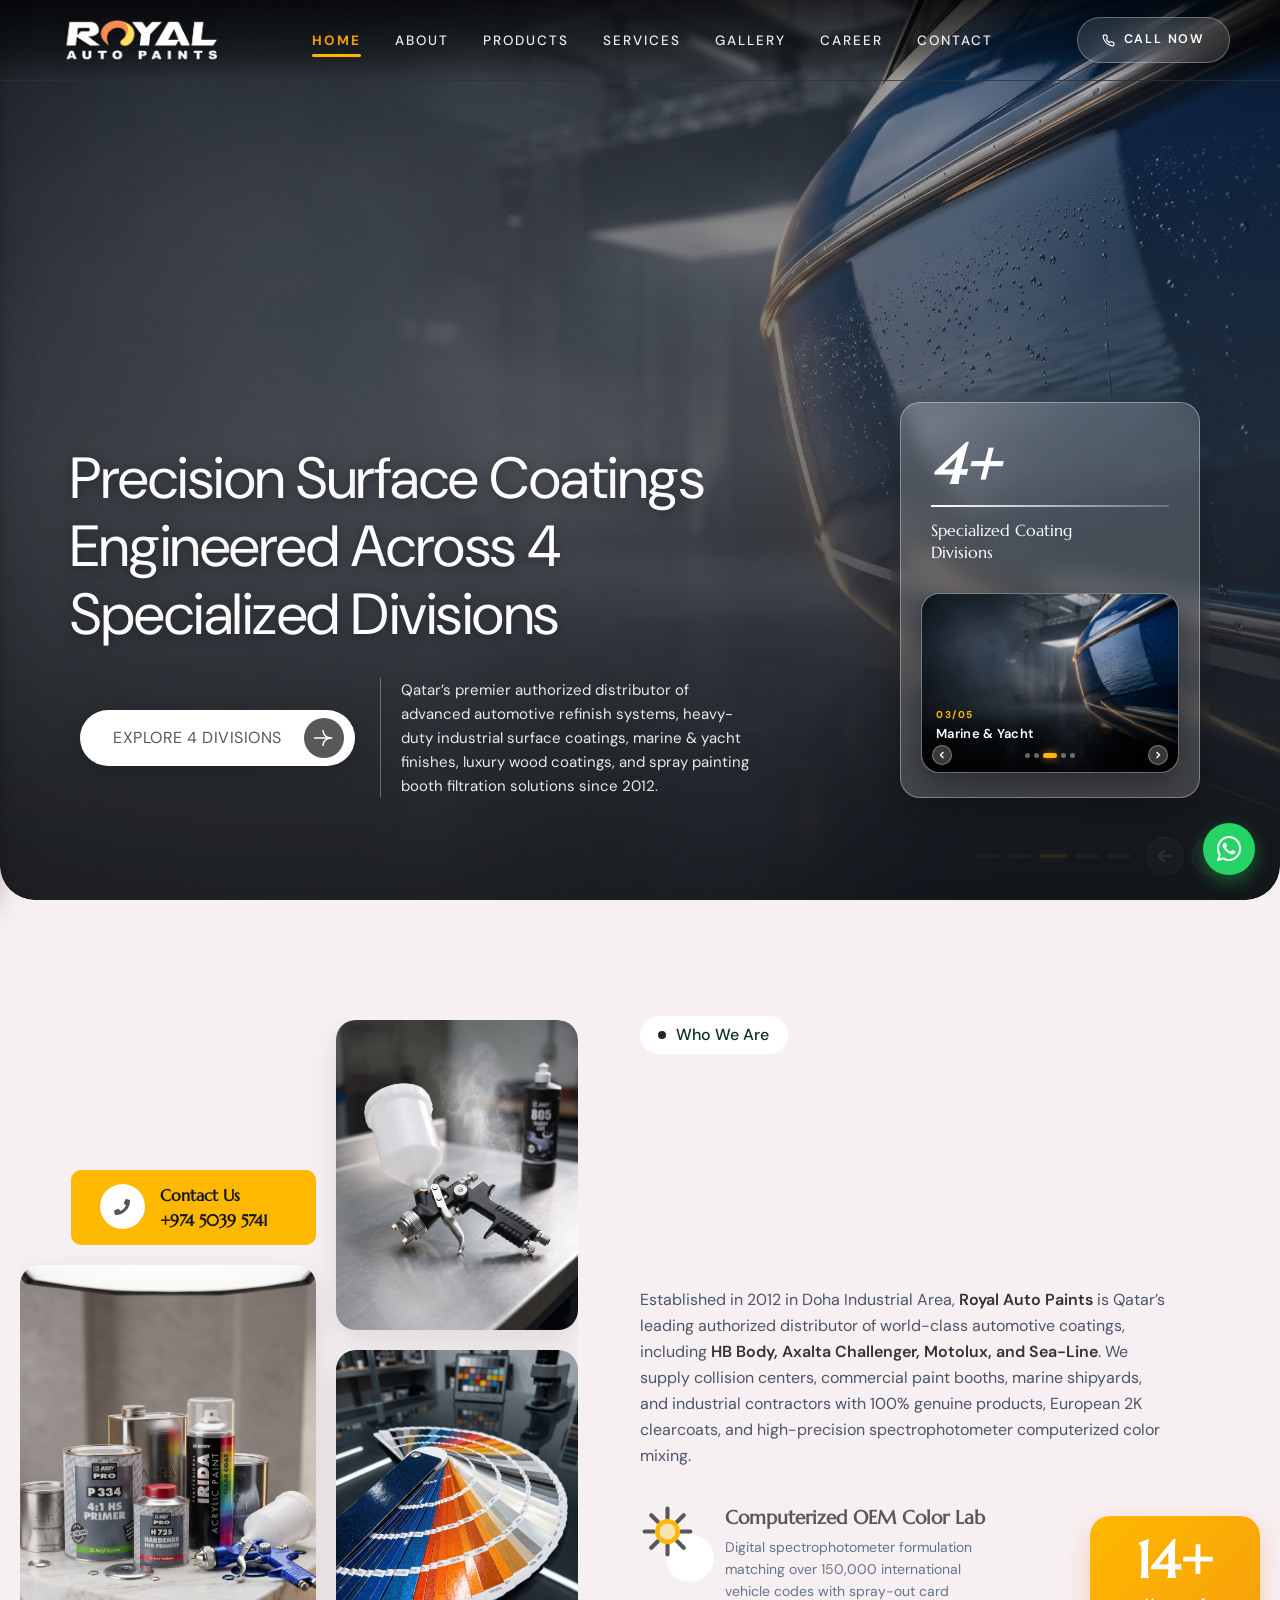
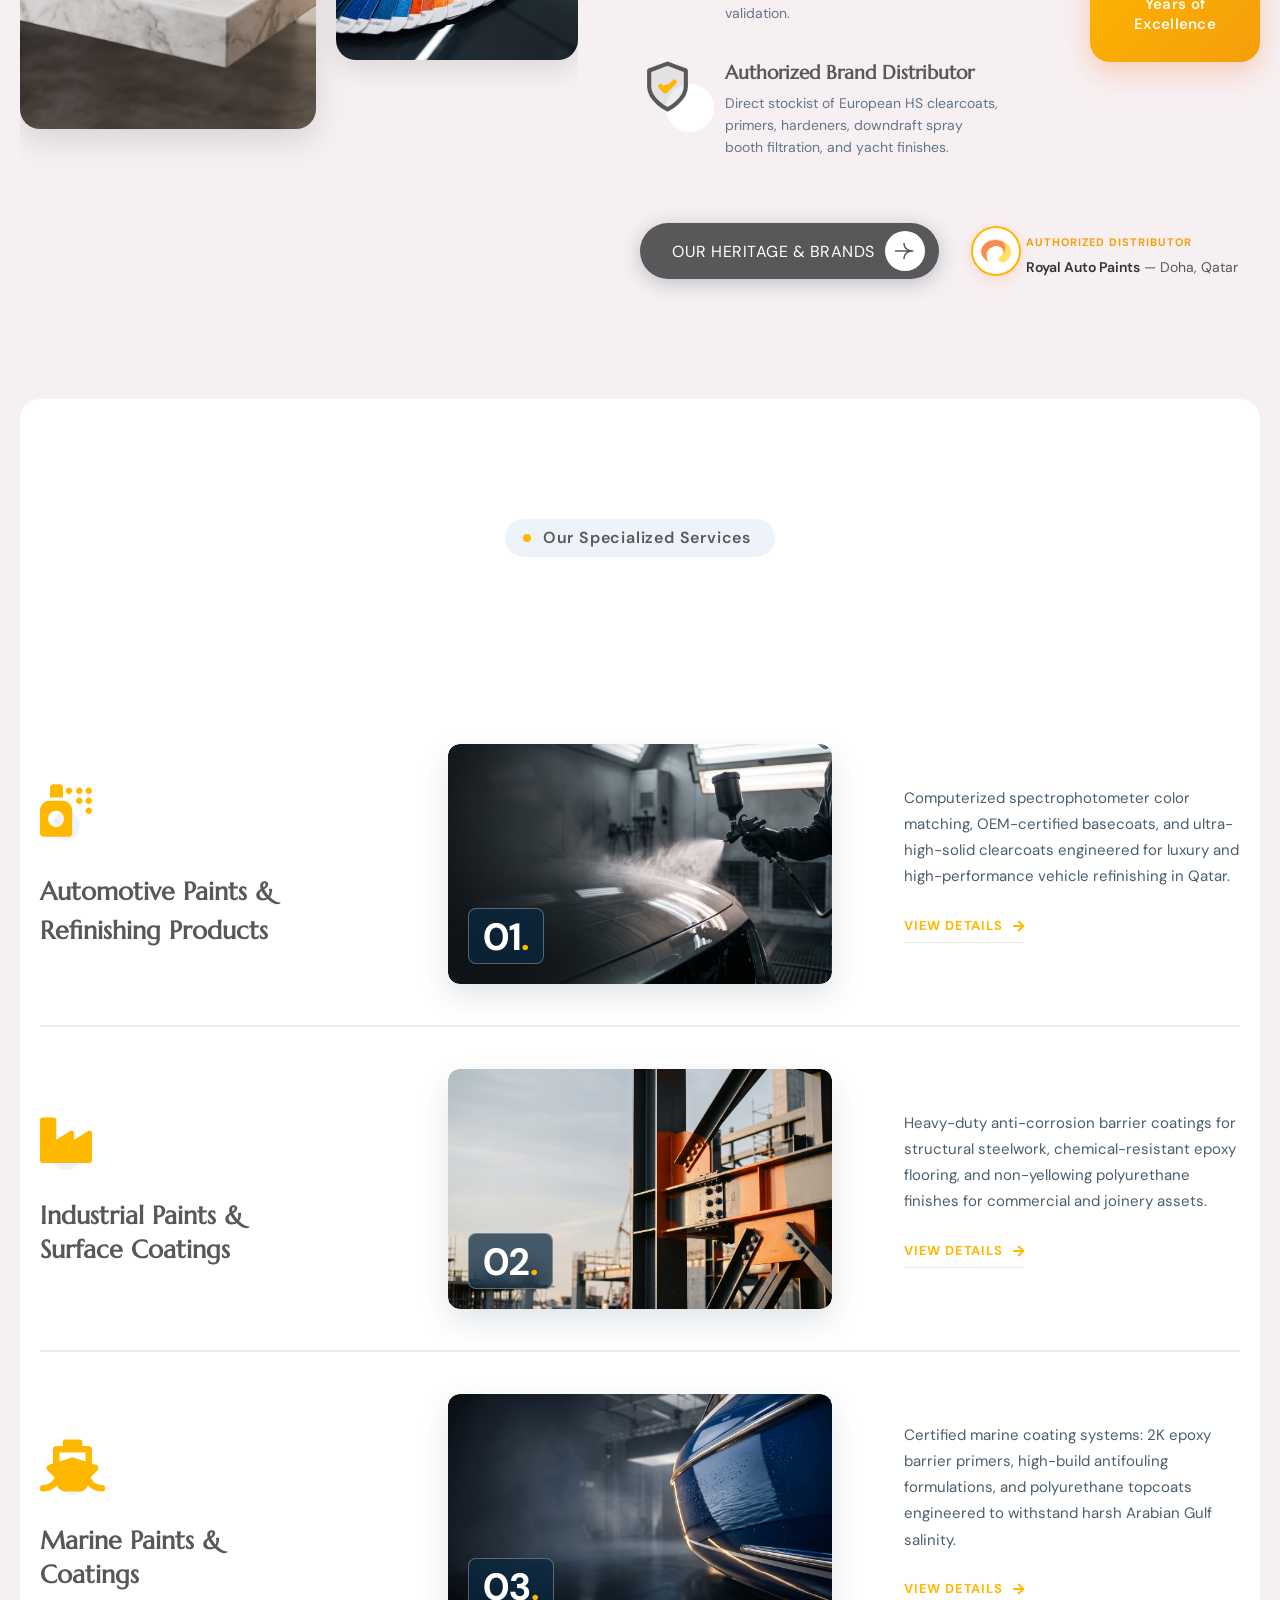
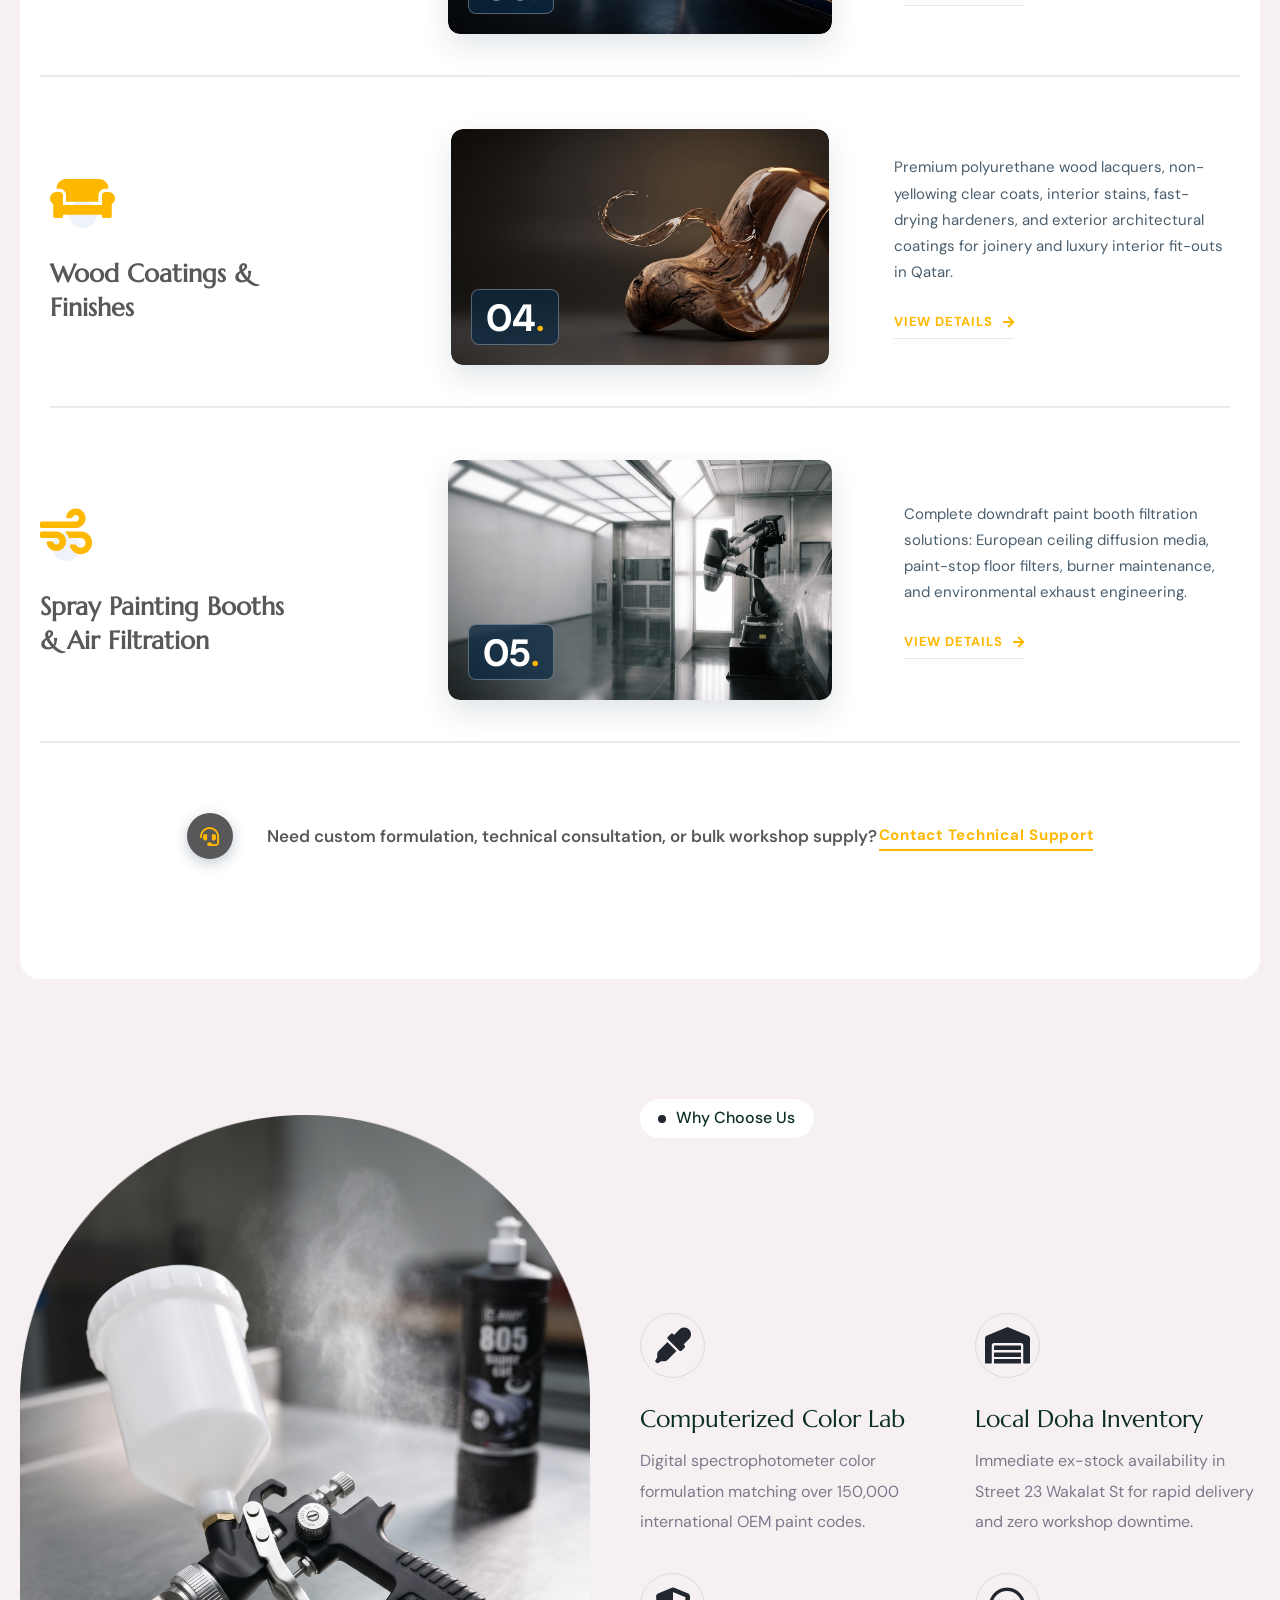
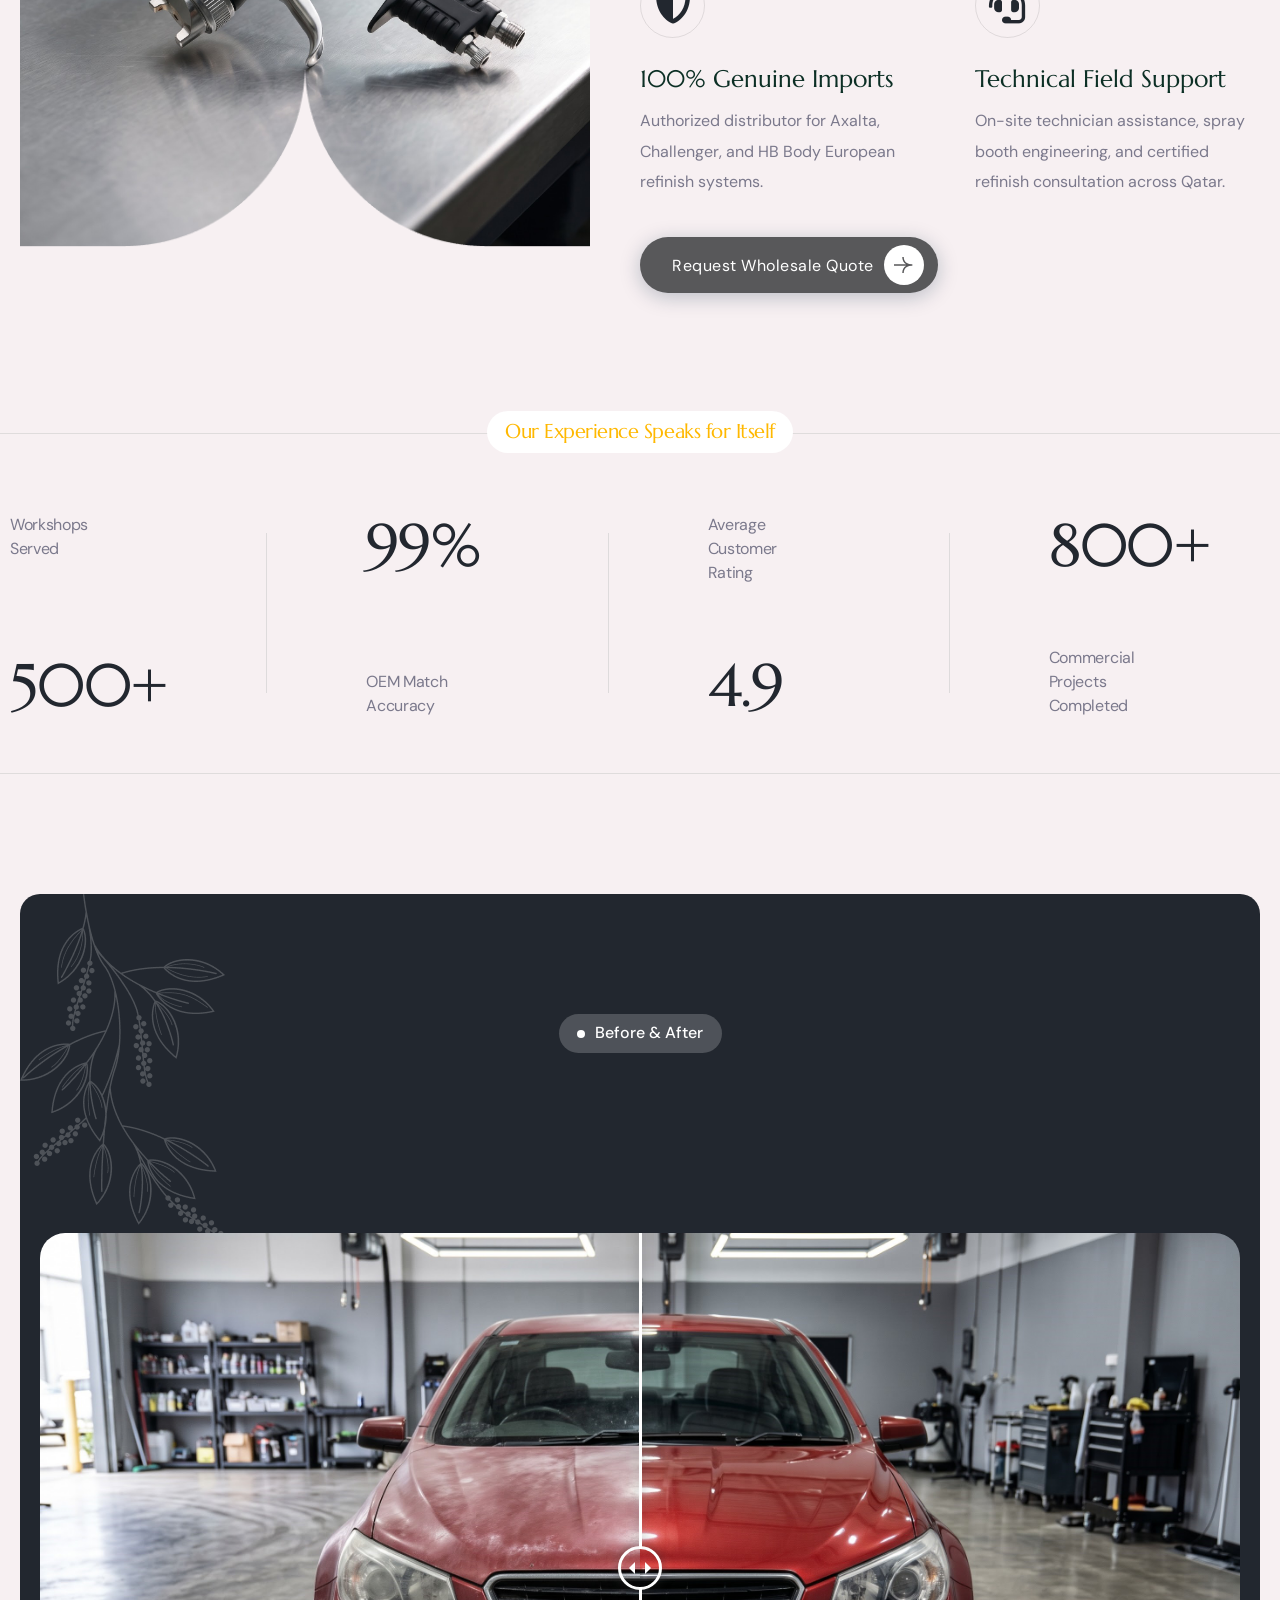
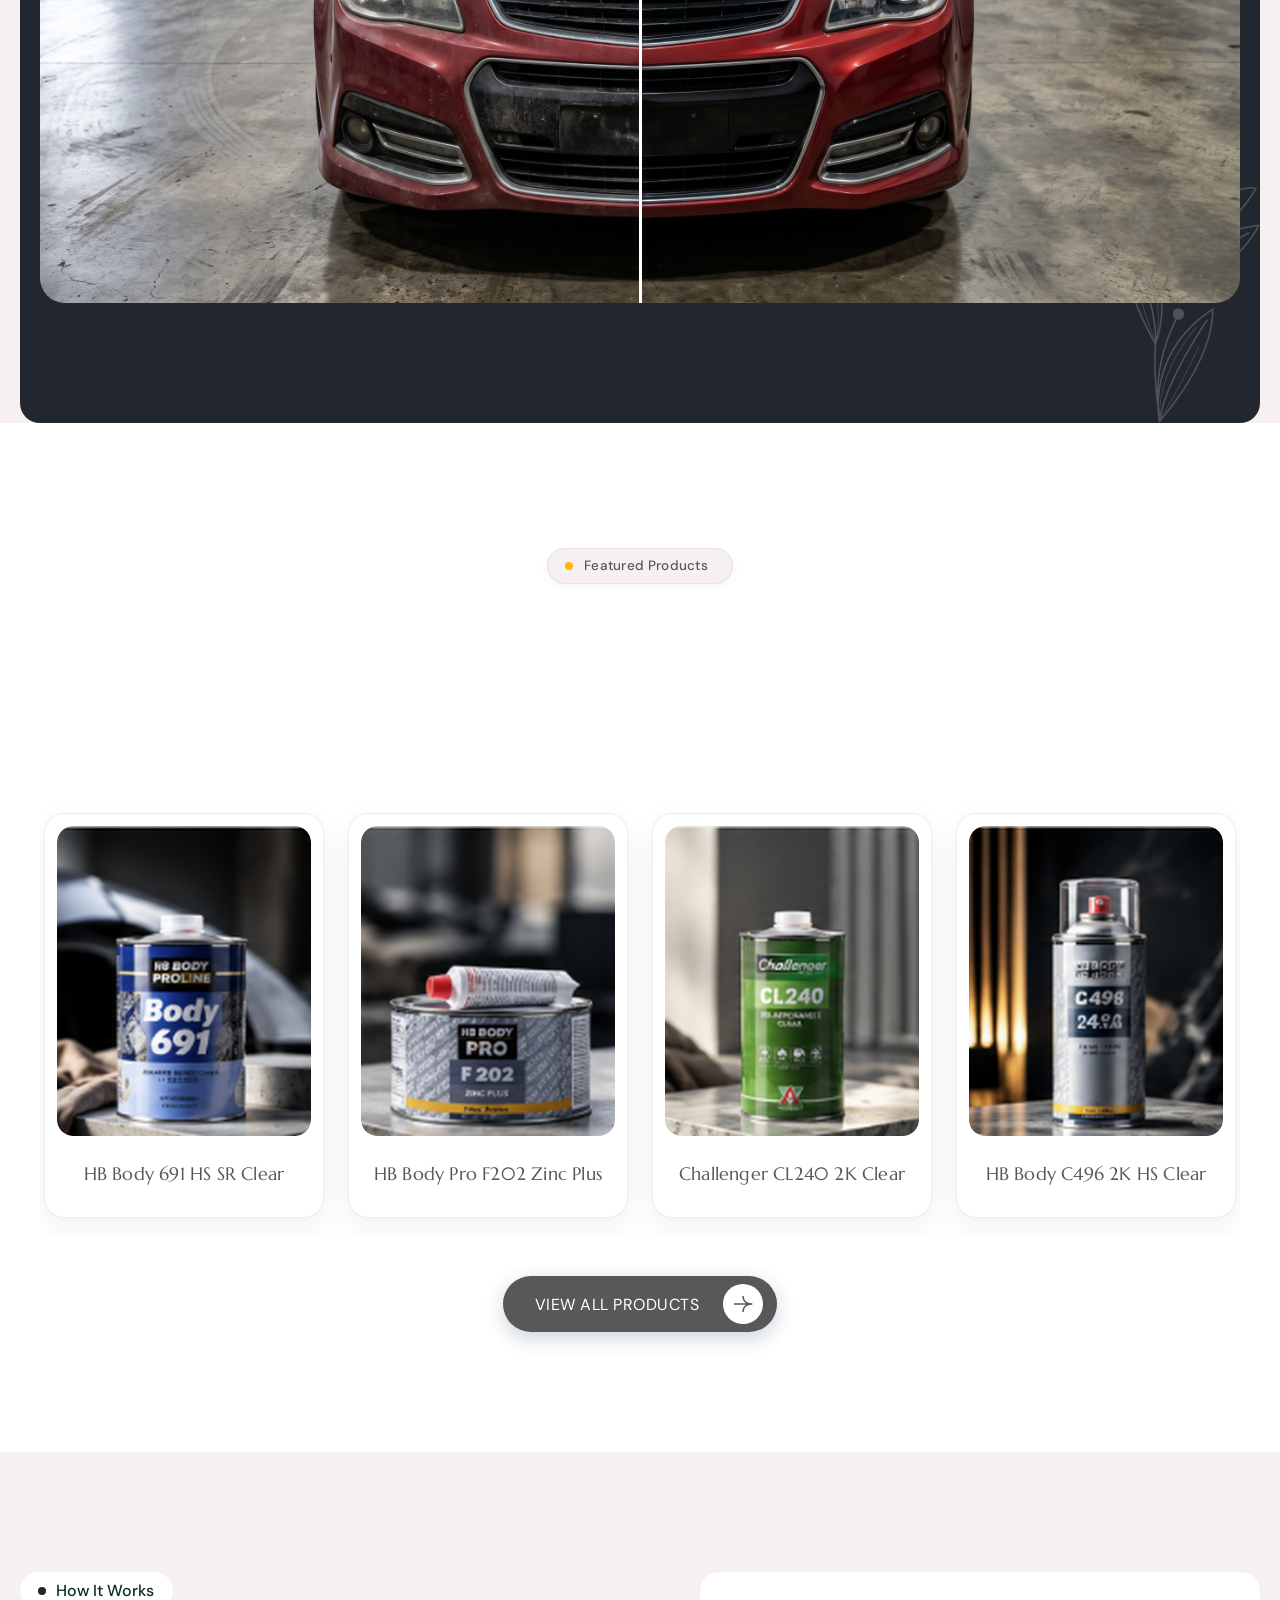
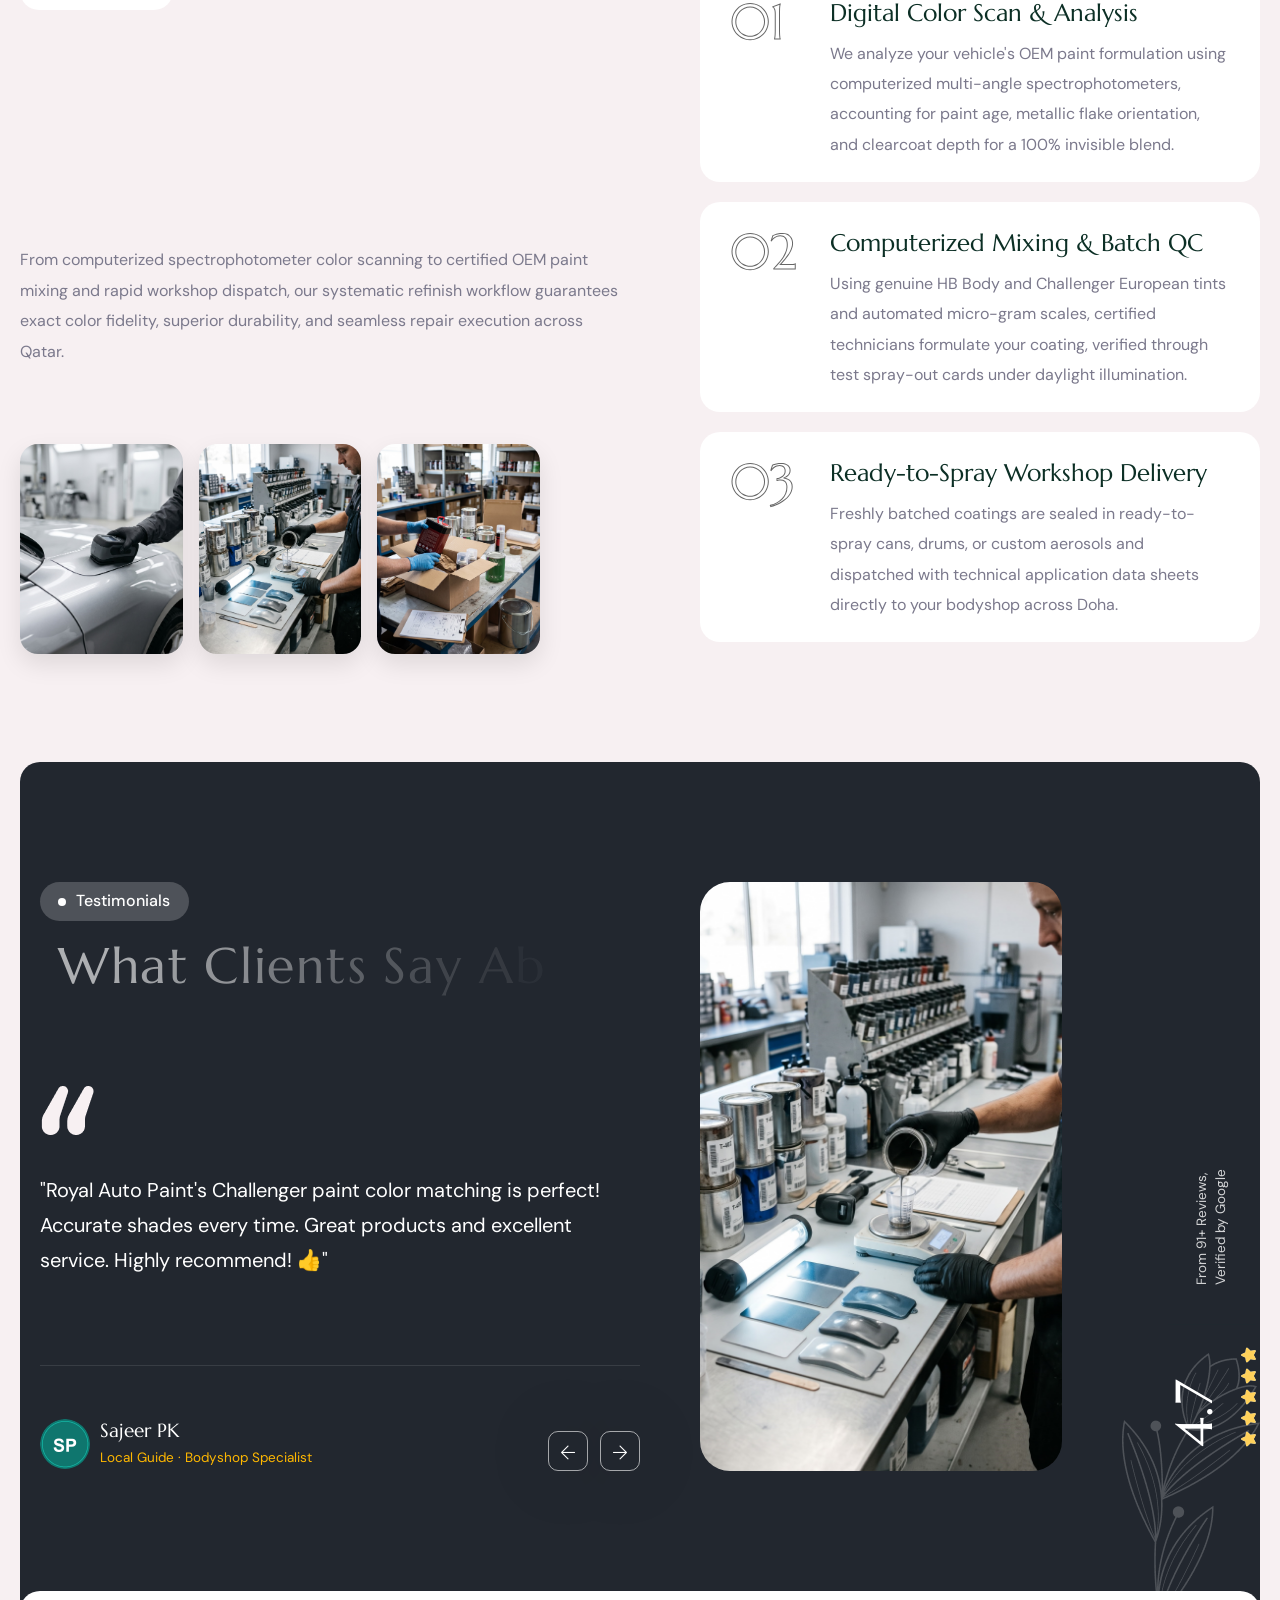
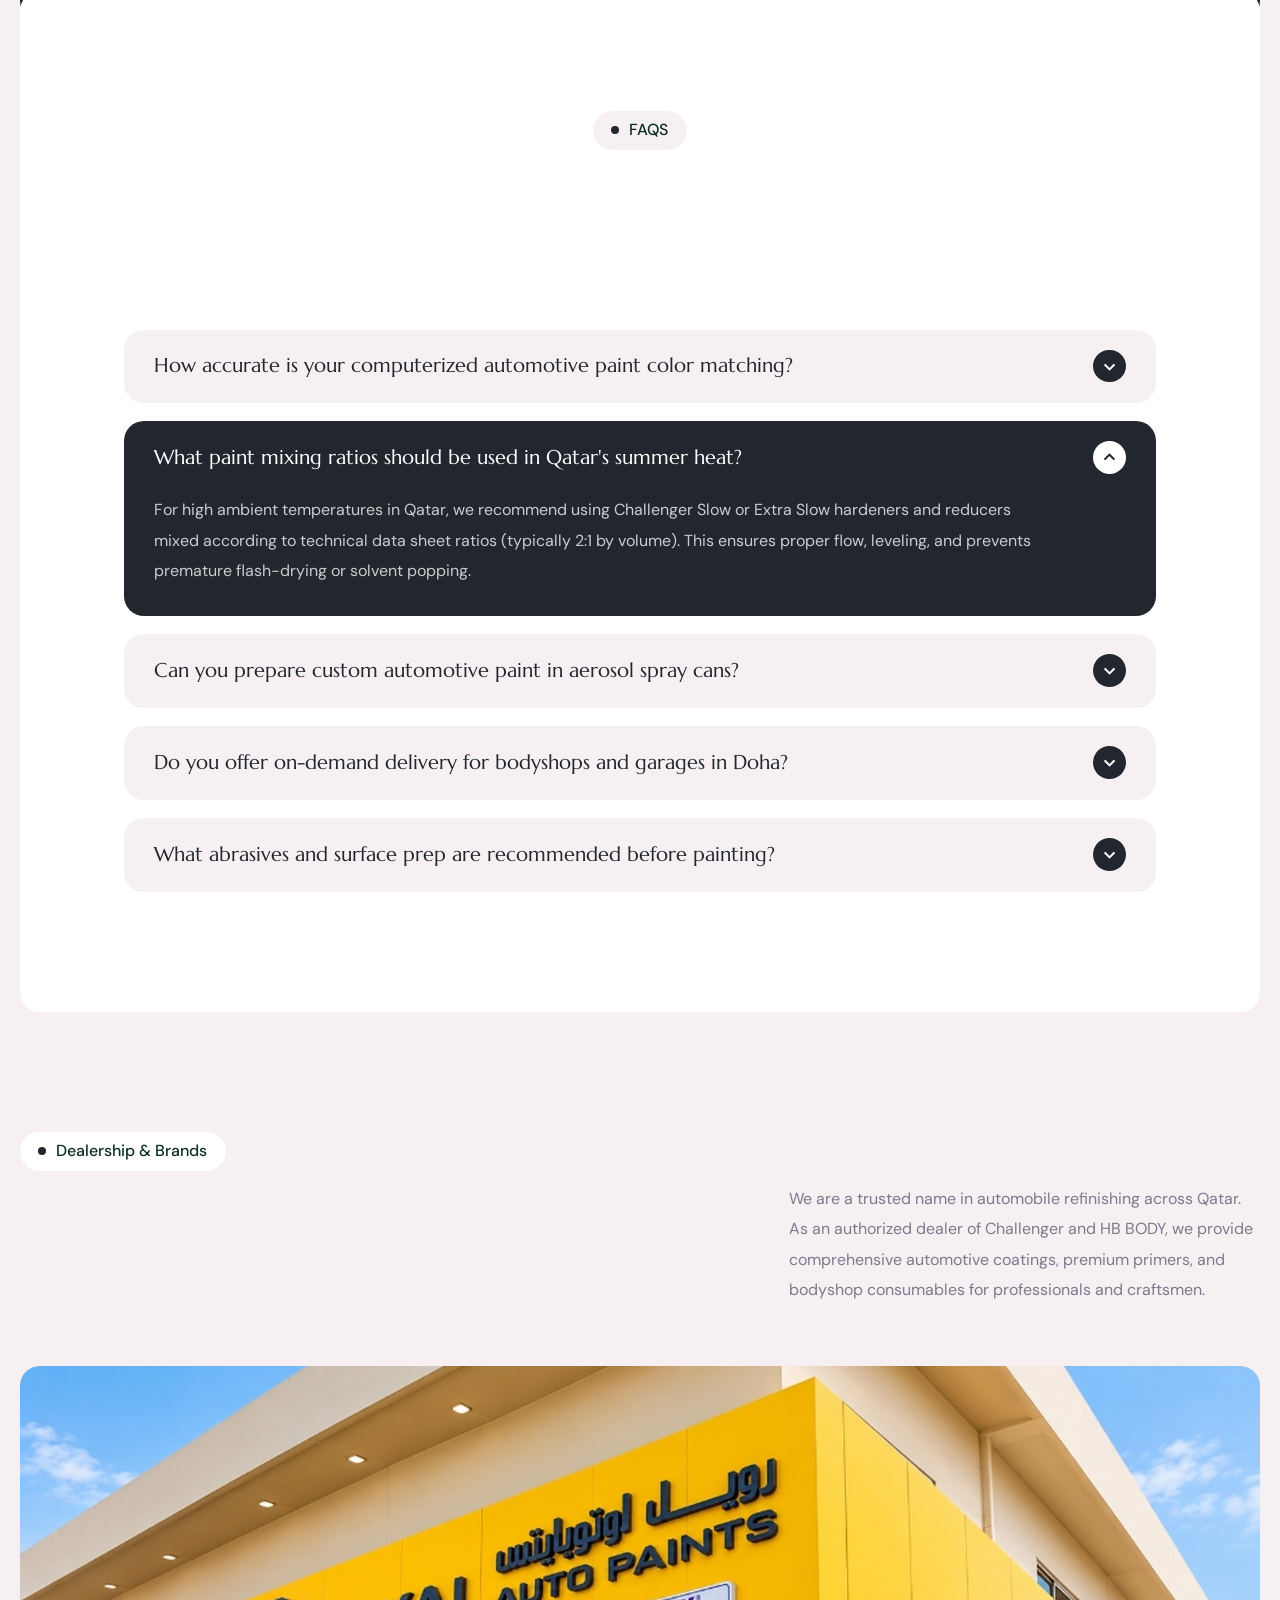
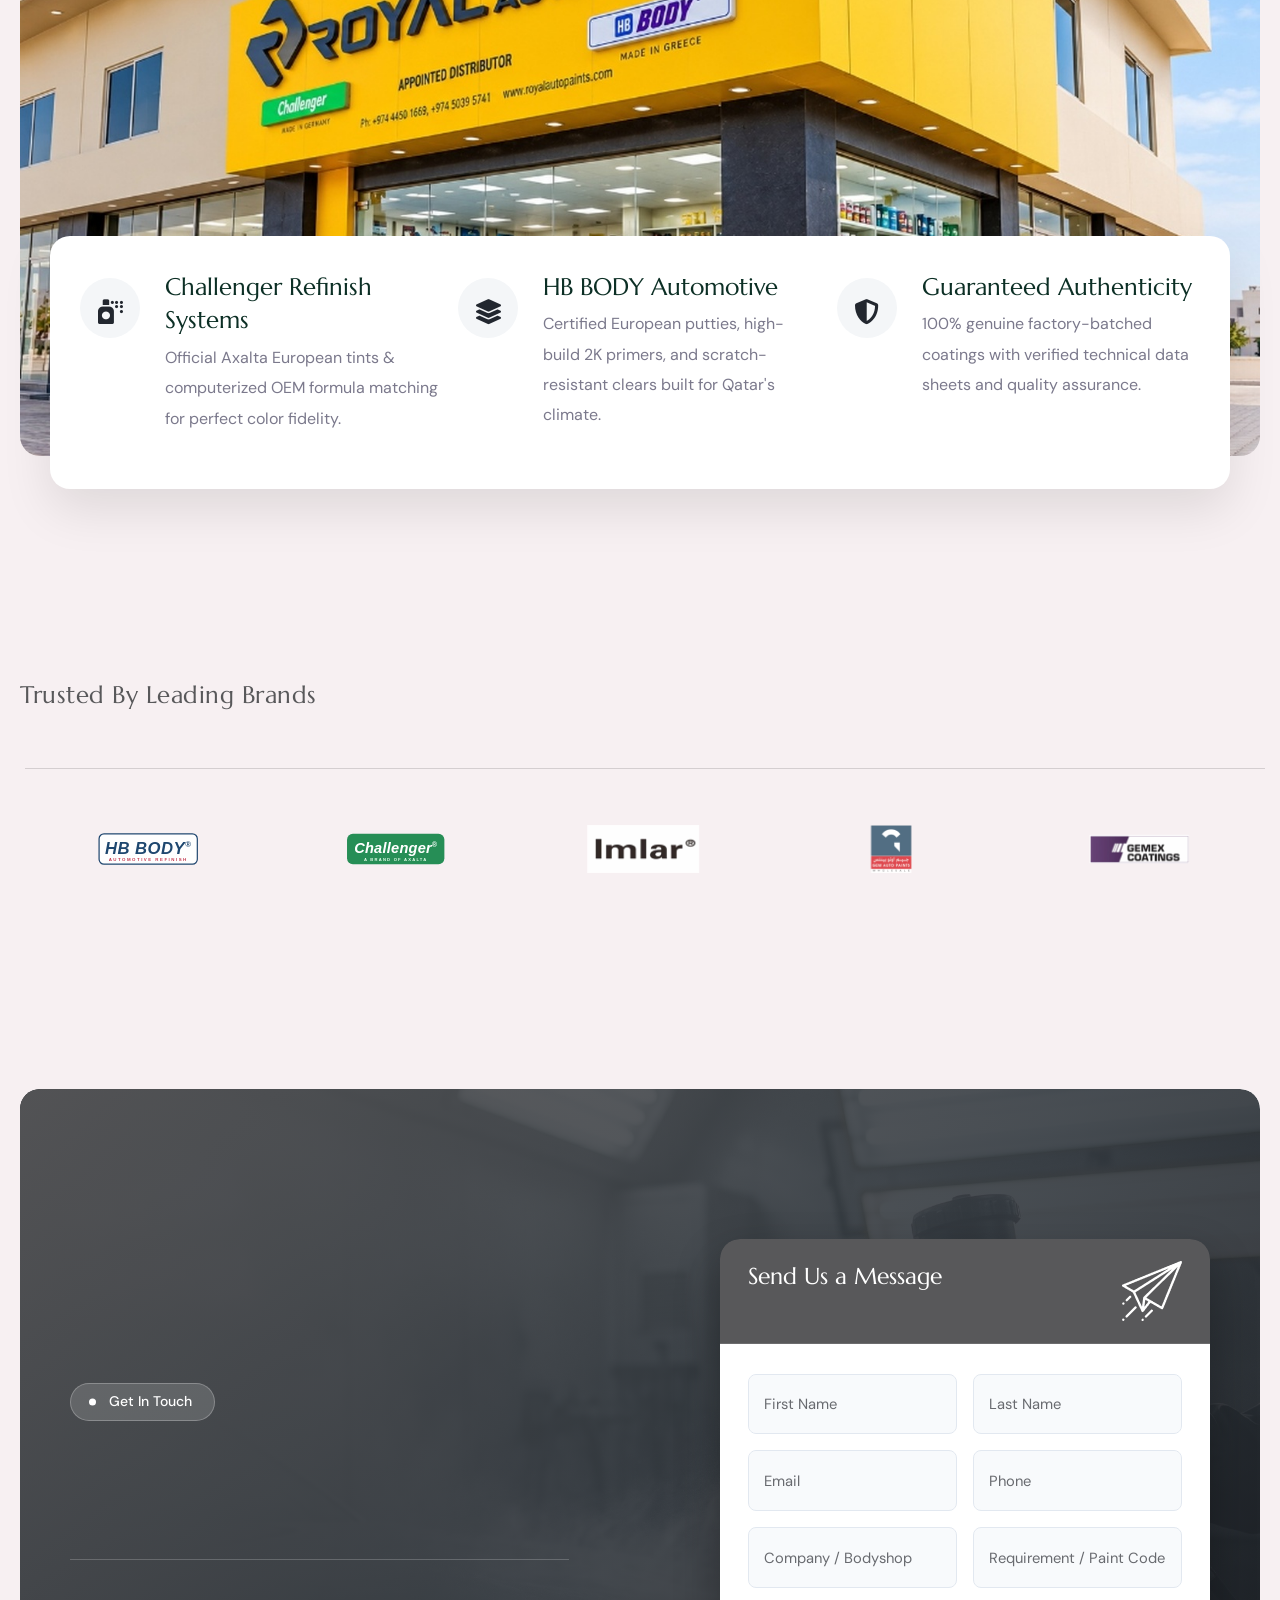
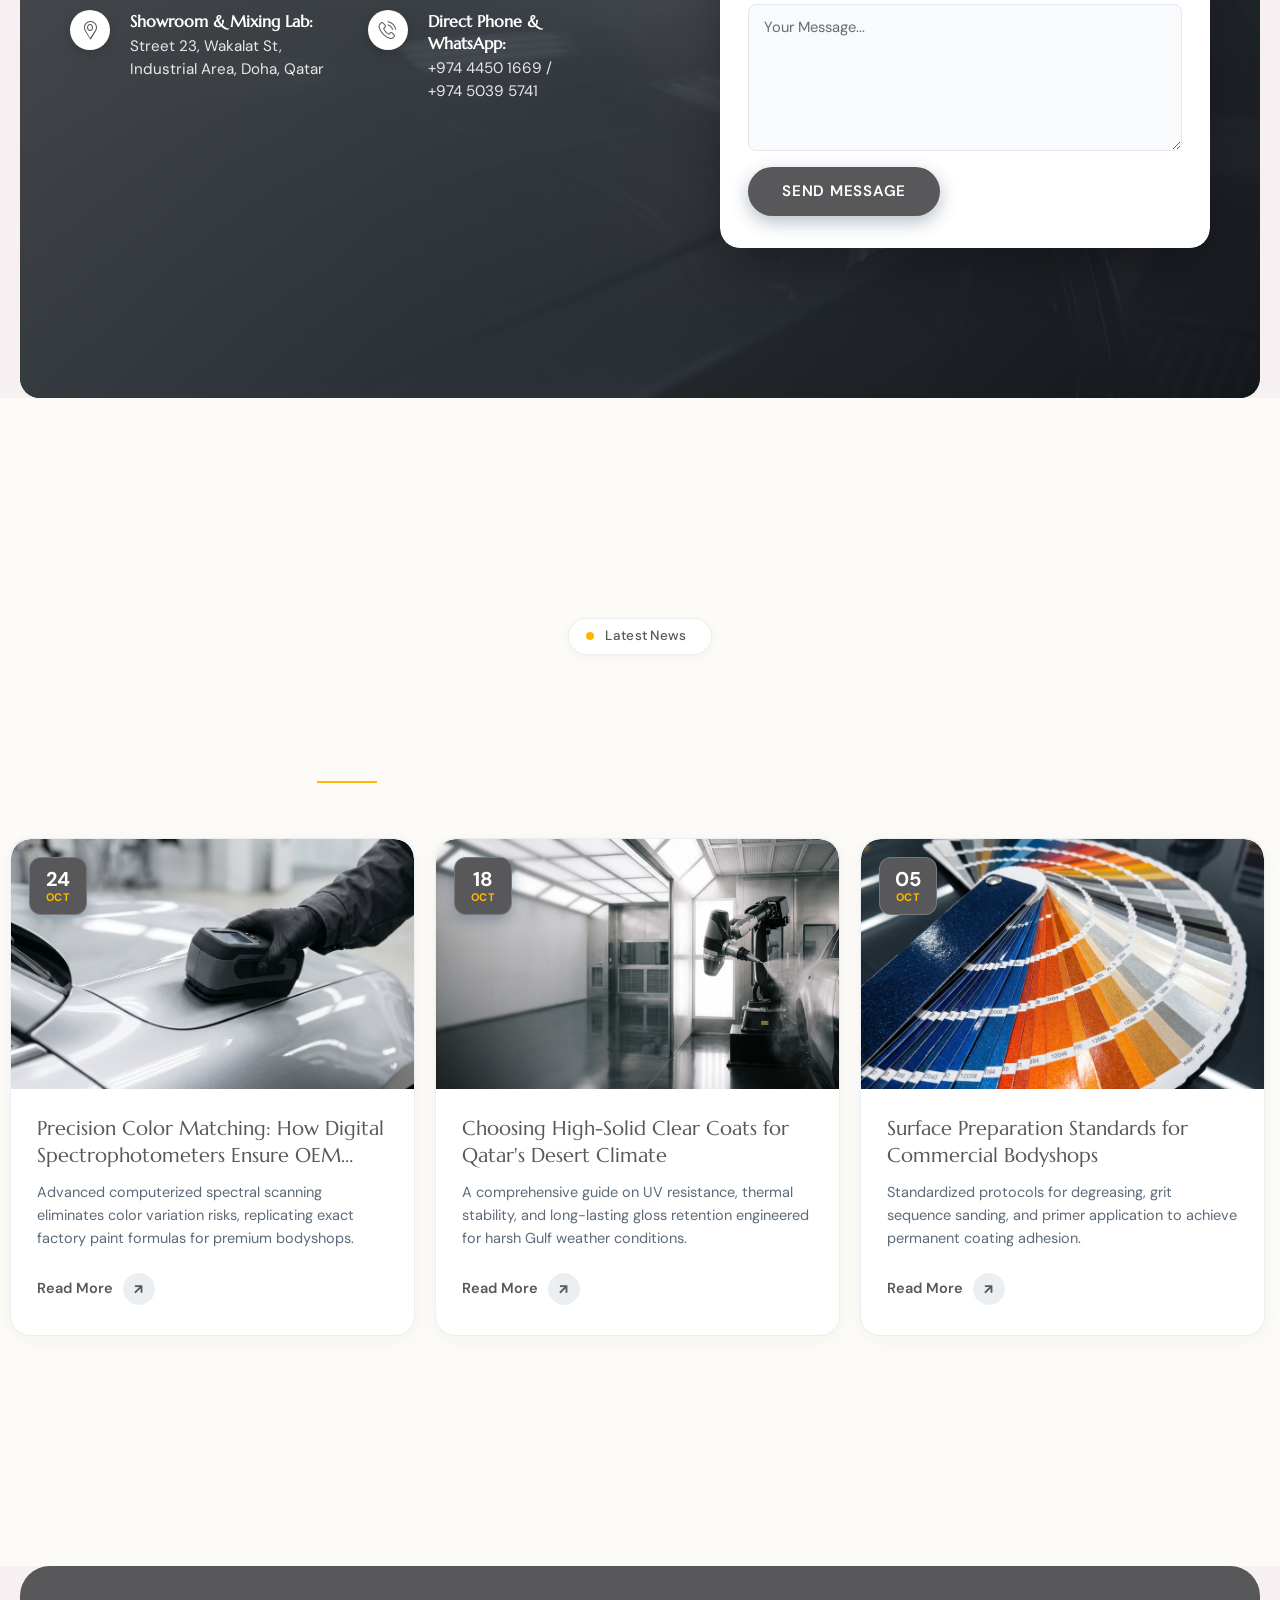
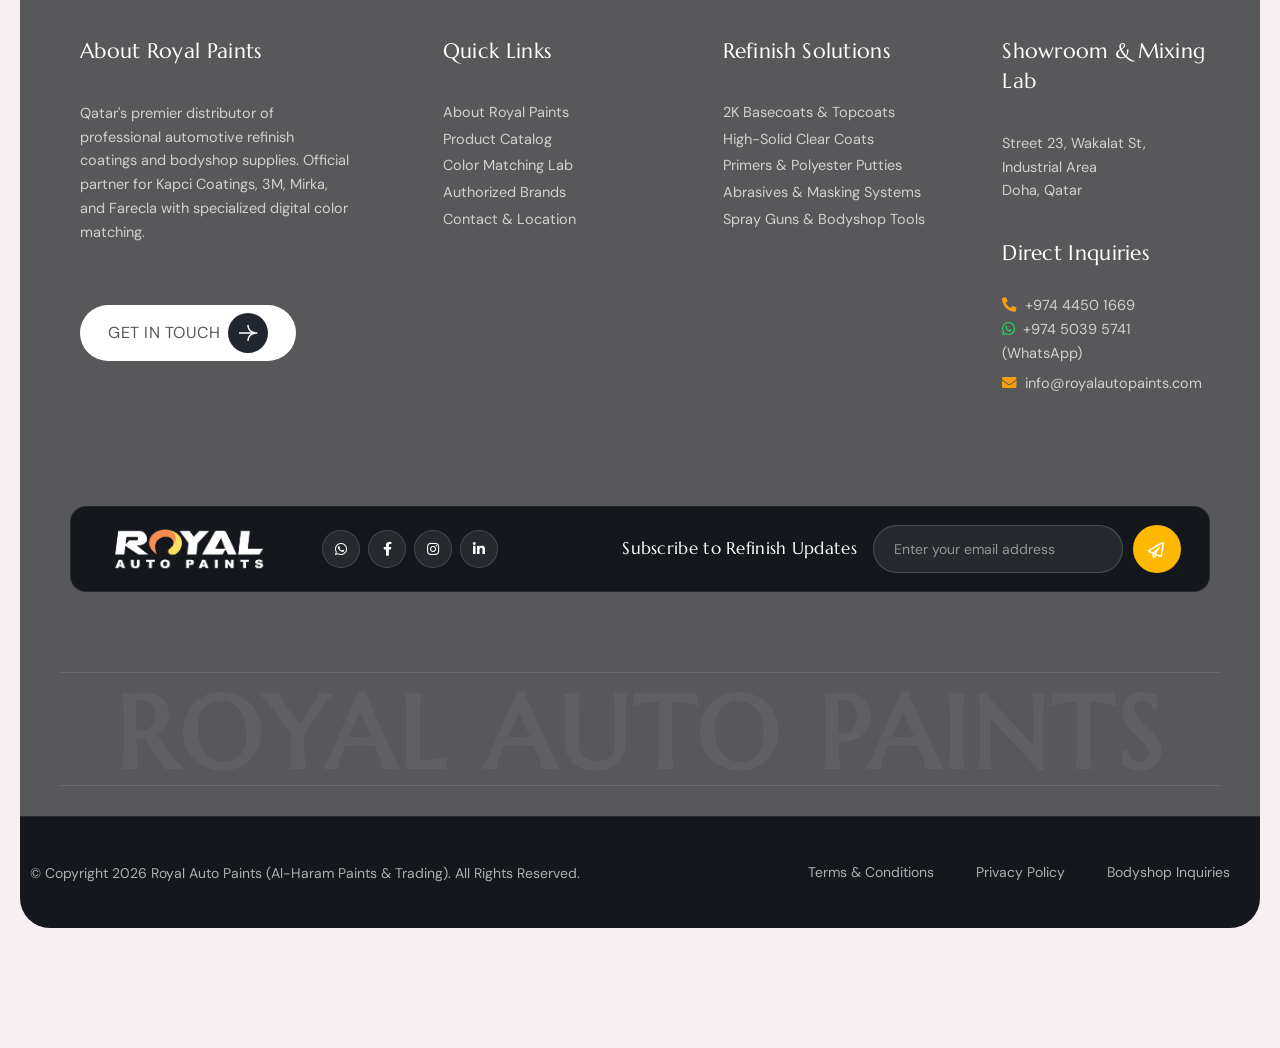
==== index.html @ f41915dd "Removed the conflicting header rules from css/contact.css. Restored the universal navigation markup " ====
<!DOCTYPE html><html lang="en-US" class="no-js"><head>
<script>window.MascotCoreAjaxUrl = window.MascotCoreAjaxUrl || "";</script>
	<meta charset="utf-8">

	<link rel="profile" href="//gmpg.org/xfn/11">
	<title>Royal Auto Paints Qatar — Automotive Refinish & Surface Solutions</title>
 <meta name="robots" content="max-image-preview:large">
			<meta name="viewport" content="width=device-width, initial-scale=1">
					<link href="images/favicon.png" rel="shortcut icon">
					<link href="images/apple-touch-icon.png" rel="apple-touch-icon">
					<link href="images/apple-touch-icon-72x72.png" rel="apple-touch-icon" sizes="72x72">
					<link href="images/apple-touch-icon-114x114.png" rel="apple-touch-icon" sizes="114x114">
					<link href="images/apple-touch-icon-144x144.png" rel="apple-touch-icon" sizes="144x144">
		<link rel="dns-prefetch" href="//fonts.googleapis.com">




<style id="wp-img-auto-sizes-contain-inline-css">
img:is([sizes=auto i],[sizes^="auto," i]){contain-intrinsic-size:3000px 1500px}
/*# sourceURL=wp-img-auto-sizes-contain-inline-css */
</style>
<link rel="stylesheet" id="tm-header-search-css" href="css/header-search.css" media="all">
<link rel="stylesheet" id="mascot-core-widgets-style-css" href="css/mascot-core-widgets-style.css" media="all">
<link rel="stylesheet" id="swiper-css" href="css/swiper.min.css" media="all">
<link rel="stylesheet" id="magnific-popup-css" href="css/magnific-popup.css" media="all">

<style id="wp-emoji-styles-inline-css">

	img.wp-smiley, img.emoji {
		display: inline !important;
		border: none !important;
		box-shadow: none !important;
		height: 1em !important;
		width: 1em !important;
		margin: 0 0.07em !important;
		vertical-align: -0.1em !important;
		background: none !important;
		padding: 0 !important;
	}
/*# sourceURL=wp-emoji-styles-inline-css */
</style>
<style id="classic-theme-styles-inline-css">
/*! This file is auto-generated */
.wp-block-button__link{color:#fff;background-color:#32373c;border-radius:9999px;box-shadow:none;text-decoration:none;padding:calc(.667em + 2px) calc(1.333em + 2px);font-size:1.125em}.wp-block-file__button{background:#32373c;color:#fff;text-decoration:none}
/*# sourceURL=/wp-includes/css/classic-themes.min.css */
</style>
<style id="global-styles-inline-css">
:root{--wp--preset--aspect-ratio--square: 1;--wp--preset--aspect-ratio--4-3: 4/3;--wp--preset--aspect-ratio--3-4: 3/4;--wp--preset--aspect-ratio--3-2: 3/2;--wp--preset--aspect-ratio--2-3: 2/3;--wp--preset--aspect-ratio--16-9: 16/9;--wp--preset--aspect-ratio--9-16: 9/16;--wp--preset--color--black: #000000;--wp--preset--color--cyan-bluish-gray: #abb8c3;--wp--preset--color--white: #ffffff;--wp--preset--color--pale-pink: #f78da7;--wp--preset--color--vivid-red: #cf2e2e;--wp--preset--color--luminous-vivid-orange: #ff6900;--wp--preset--color--luminous-vivid-amber: #fcb900;--wp--preset--color--light-green-cyan: #7bdcb5;--wp--preset--color--vivid-green-cyan: #00d084;--wp--preset--color--pale-cyan-blue: #8ed1fc;--wp--preset--color--vivid-cyan-blue: #0693e3;--wp--preset--color--vivid-purple: #9b51e0;--wp--preset--gradient--vivid-cyan-blue-to-vivid-purple: linear-gradient(135deg,rgb(6,147,227) 0%,rgb(155,81,224) 100%);--wp--preset--gradient--light-green-cyan-to-vivid-green-cyan: linear-gradient(135deg,rgb(122,220,180) 0%,rgb(0,208,130) 100%);--wp--preset--gradient--luminous-vivid-amber-to-luminous-vivid-orange: linear-gradient(135deg,rgb(252,185,0) 0%,rgb(255,105,0) 100%);--wp--preset--gradient--luminous-vivid-orange-to-vivid-red: linear-gradient(135deg,rgb(255,105,0) 0%,rgb(207,46,46) 100%);--wp--preset--gradient--very-light-gray-to-cyan-bluish-gray: linear-gradient(135deg,rgb(238,238,238) 0%,rgb(169,184,195) 100%);--wp--preset--gradient--cool-to-warm-spectrum: linear-gradient(135deg,rgb(74,234,220) 0%,rgb(151,120,209) 20%,rgb(207,42,186) 40%,rgb(238,44,130) 60%,rgb(251,105,98) 80%,rgb(254,248,76) 100%);--wp--preset--gradient--blush-light-purple: linear-gradient(135deg,rgb(255,206,236) 0%,rgb(152,150,240) 100%);--wp--preset--gradient--blush-bordeaux: linear-gradient(135deg,rgb(254,205,165) 0%,rgb(254,45,45) 50%,rgb(107,0,62) 100%);--wp--preset--gradient--luminous-dusk: linear-gradient(135deg,rgb(255,203,112) 0%,rgb(199,81,192) 50%,rgb(65,88,208) 100%);--wp--preset--gradient--pale-ocean: linear-gradient(135deg,rgb(255,245,203) 0%,rgb(182,227,212) 50%,rgb(51,167,181) 100%);--wp--preset--gradient--electric-grass: linear-gradient(135deg,rgb(202,248,128) 0%,rgb(113,206,126) 100%);--wp--preset--gradient--midnight: linear-gradient(135deg,rgb(2,3,129) 0%,rgb(40,116,252) 100%);--wp--preset--font-size--small: 13px;--wp--preset--font-size--medium: 20px;--wp--preset--font-size--large: 36px;--wp--preset--font-size--x-large: 42px;--wp--preset--spacing--20: 0.44rem;--wp--preset--spacing--30: 0.67rem;--wp--preset--spacing--40: 1rem;--wp--preset--spacing--50: 1.5rem;--wp--preset--spacing--60: 2.25rem;--wp--preset--spacing--70: 3.38rem;--wp--preset--spacing--80: 5.06rem;--wp--preset--shadow--natural: 6px 6px 9px rgba(0, 0, 0, 0.2);--wp--preset--shadow--deep: 12px 12px 50px rgba(0, 0, 0, 0.4);--wp--preset--shadow--sharp: 6px 6px 0px rgba(0, 0, 0, 0.2);--wp--preset--shadow--outlined: 6px 6px 0px -3px rgb(255, 255, 255), 6px 6px rgb(0, 0, 0);--wp--preset--shadow--crisp: 6px 6px 0px rgb(0, 0, 0);}.wp-block-button{--wp--preset--dimension--25: 25%;--wp--preset--dimension--50: 50%;--wp--preset--dimension--75: 75%;--wp--preset--dimension--100: 100%;}:where(body) { margin: 0; }:where(.is-layout-flex){gap: 0.5em;}:where(.is-layout-grid){gap: 0.5em;}body .is-layout-flex{display: flex;}.is-layout-flex{flex-wrap: wrap;align-items: center;}.is-layout-flex > :is(*, div){margin: 0;}body .is-layout-grid{display: grid;}.is-layout-grid > :is(*, div){margin: 0;}body{padding-top: 0px;padding-right: 0px;padding-bottom: 0px;padding-left: 0px;}:root :where(.wp-element-button, .wp-block-button__link){background-color: #32373c;border-width: 0;color: #fff;font-family: inherit;font-size: inherit;font-style: inherit;font-weight: inherit;letter-spacing: inherit;line-height: inherit;padding-top: calc(0.667em + 2px);padding-right: calc(1.333em + 2px);padding-bottom: calc(0.667em + 2px);padding-left: calc(1.333em + 2px);text-decoration: none;text-transform: inherit;}.has-black-color{color: var(--wp--preset--color--black) !important;}.has-cyan-bluish-gray-color{color: var(--wp--preset--color--cyan-bluish-gray) !important;}.has-white-color{color: var(--wp--preset--color--white) !important;}.has-pale-pink-color{color: var(--wp--preset--color--pale-pink) !important;}.has-vivid-red-color{color: var(--wp--preset--color--vivid-red) !important;}.has-luminous-vivid-orange-color{color: var(--wp--preset--color--luminous-vivid-orange) !important;}.has-luminous-vivid-amber-color{color: var(--wp--preset--color--luminous-vivid-amber) !important;}.has-light-green-cyan-color{color: var(--wp--preset--color--light-green-cyan) !important;}.has-vivid-green-cyan-color{color: var(--wp--preset--color--vivid-green-cyan) !important;}.has-pale-cyan-blue-color{color: var(--wp--preset--color--pale-cyan-blue) !important;}.has-vivid-cyan-blue-color{color: var(--wp--preset--color--vivid-cyan-blue) !important;}.has-vivid-purple-color{color: var(--wp--preset--color--vivid-purple) !important;}.has-black-background-color{background-color: var(--wp--preset--color--black) !important;}.has-cyan-bluish-gray-background-color{background-color: var(--wp--preset--color--cyan-bluish-gray) !important;}.has-white-background-color{background-color: var(--wp--preset--color--white) !important;}.has-pale-pink-background-color{background-color: var(--wp--preset--color--pale-pink) !important;}.has-vivid-red-background-color{background-color: var(--wp--preset--color--vivid-red) !important;}.has-luminous-vivid-orange-background-color{background-color: var(--wp--preset--color--luminous-vivid-orange) !important;}.has-luminous-vivid-amber-background-color{background-color: var(--wp--preset--color--luminous-vivid-amber) !important;}.has-light-green-cyan-background-color{background-color: var(--wp--preset--color--light-green-cyan) !important;}.has-vivid-green-cyan-background-color{background-color: var(--wp--preset--color--vivid-green-cyan) !important;}.has-pale-cyan-blue-background-color{background-color: var(--wp--preset--color--pale-cyan-blue) !important;}.has-vivid-cyan-blue-background-color{background-color: var(--wp--preset--color--vivid-cyan-blue) !important;}.has-vivid-purple-background-color{background-color: var(--wp--preset--color--vivid-purple) !important;}.has-black-border-color{border-color: var(--wp--preset--color--black) !important;}.has-cyan-bluish-gray-border-color{border-color: var(--wp--preset--color--cyan-bluish-gray) !important;}.has-white-border-color{border-color: var(--wp--preset--color--white) !important;}.has-pale-pink-border-color{border-color: var(--wp--preset--color--pale-pink) !important;}.has-vivid-red-border-color{border-color: var(--wp--preset--color--vivid-red) !important;}.has-luminous-vivid-orange-border-color{border-color: var(--wp--preset--color--luminous-vivid-orange) !important;}.has-luminous-vivid-amber-border-color{border-color: var(--wp--preset--color--luminous-vivid-amber) !important;}.has-light-green-cyan-border-color{border-color: var(--wp--preset--color--light-green-cyan) !important;}.has-vivid-green-cyan-border-color{border-color: var(--wp--preset--color--vivid-green-cyan) !important;}.has-pale-cyan-blue-border-color{border-color: var(--wp--preset--color--pale-cyan-blue) !important;}.has-vivid-cyan-blue-border-color{border-color: var(--wp--preset--color--vivid-cyan-blue) !important;}.has-vivid-purple-border-color{border-color: var(--wp--preset--color--vivid-purple) !important;}.has-vivid-cyan-blue-to-vivid-purple-gradient-background{background: var(--wp--preset--gradient--vivid-cyan-blue-to-vivid-purple) !important;}.has-light-green-cyan-to-vivid-green-cyan-gradient-background{background: var(--wp--preset--gradient--light-green-cyan-to-vivid-green-cyan) !important;}.has-luminous-vivid-amber-to-luminous-vivid-orange-gradient-background{background: var(--wp--preset--gradient--luminous-vivid-amber-to-luminous-vivid-orange) !important;}.has-luminous-vivid-orange-to-vivid-red-gradient-background{background: var(--wp--preset--gradient--luminous-vivid-orange-to-vivid-red) !important;}.has-very-light-gray-to-cyan-bluish-gray-gradient-background{background: var(--wp--preset--gradient--very-light-gray-to-cyan-bluish-gray) !important;}.has-cool-to-warm-spectrum-gradient-background{background: var(--wp--preset--gradient--cool-to-warm-spectrum) !important;}.has-blush-light-purple-gradient-background{background: var(--wp--preset--gradient--blush-light-purple) !important;}.has-blush-bordeaux-gradient-background{background: var(--wp--preset--gradient--blush-bordeaux) !important;}.has-luminous-dusk-gradient-background{background: var(--wp--preset--gradient--luminous-dusk) !important;}.has-pale-ocean-gradient-background{background: var(--wp--preset--gradient--pale-ocean) !important;}.has-electric-grass-gradient-background{background: var(--wp--preset--gradient--electric-grass) !important;}.has-midnight-gradient-background{background: var(--wp--preset--gradient--midnight) !important;}.has-small-font-size{font-size: var(--wp--preset--font-size--small) !important;}.has-medium-font-size{font-size: var(--wp--preset--font-size--medium) !important;}.has-large-font-size{font-size: var(--wp--preset--font-size--large) !important;}.has-x-large-font-size{font-size: var(--wp--preset--font-size--x-large) !important;}
:root :where(.wp-block-icon svg){width: 24px;}
:where(.wp-block-gallery.is-layout-flex){gap: var( --wp--style--gallery-gap-default, var( --gallery-block--gutter-size, var( --wp--style--block-gap, 0.5em ) ) );}:where(.wp-block-gallery.is-layout-grid){gap: var( --wp--style--gallery-gap-default, var( --gallery-block--gutter-size, var( --wp--style--block-gap, 0.5em ) ) );}
:where(.wp-block-latest-posts.is-layout-flex){gap: 1.25em;}:where(.wp-block-latest-posts.is-layout-grid){gap: 1.25em;}
:where(.wp-block-post-template.is-layout-flex){gap: 1.25em;}:where(.wp-block-post-template.is-layout-grid){gap: 1.25em;}
:where(.wp-block-term-template.is-layout-flex){gap: 1.25em;}:where(.wp-block-term-template.is-layout-grid){gap: 1.25em;}
:where(.wp-block-columns.is-layout-flex){gap: 2em;}:where(.wp-block-columns.is-layout-grid){gap: 2em;}
:root :where(.wp-block-pullquote){font-size: 1.5em;line-height: 1.6;}
/*# sourceURL=global-styles-inline-css */
</style>



<link rel="stylesheet" id="contact-form-7-css" href="css/styles.css" media="all">

<style id="woocommerce-inline-inline-css">
.woocommerce form .form-row .required { visibility: visible; }
/*# sourceURL=woocommerce-inline-inline-css */
</style>
<link rel="stylesheet" id="tm-elementor-style-css" href="css/tm-stretch.css" media="all">
<link rel="stylesheet" id="bootstrap-css" href="css/bootstrap.min.css" media="all">
<link rel="stylesheet" id="animate-css" href="css/animate.min.css" media="all">
<link rel="stylesheet" id="dermisio-preloader-css" href="css/preloader.css" media="all">
<link rel="stylesheet" id="font-awesome-5-all-css" href="css/font-awesome5.min.css" media="all">
<link rel="stylesheet" id="font-awesome-4-shim-css" href="css/font-awesome-v4-shims.css" media="all">
<link rel="stylesheet" id="font-linear-icons-css" href="css/style.css" media="all">
<link rel="stylesheet" id="mascot-arrow-css" href="css/style_1.css" media="all">
<link rel="stylesheet" id="dermisio-google-fonts-css" href="//fonts.googleapis.com/css2?family=Marcellus:wght@400&amp;display=swap&amp;family=DM+Sans:ital,opsz,wght@0,9..40,100..1000;1,9..40,100..1000&amp;display=swap&amp;display=swap" media="all">
<link rel="stylesheet" id="nice-select-css" href="css/nice-select.css" media="all">
<link rel="stylesheet" id="elementor-frontend-css" href="css/custom-frontend.min.css" media="all">
<link rel="stylesheet" id="elementor-frontend-inline-css" href="css/elementor-page.css" media="all">
<link rel="stylesheet" id="dermisio-style-main-css" href="css/style-main.css" media="all">

<link rel="stylesheet" id="dermisio-primary-theme-color-css" href="css/theme-skin-color-set1.css" media="all">
<link rel="stylesheet" id="dermisio-dynamic-style-css" href="css/dynamic-style-msid-1.css" media="all">
<link rel="stylesheet" id="elementor-icons-css" href="css/elementor-icons.min.css" media="all">
<link rel="stylesheet" id="e-animation-fadeInUp-css" href="css/fadeInUp.min.css" media="all">
<link rel="stylesheet" id="widget-image-css" href="css/widget-image.min.css" media="all">
<link rel="stylesheet" id="widget-rating-css" href="css/widget-rating.min.css" media="all">
<link rel="stylesheet" id="tm-wc-products-css" href="css/wc-products-loader.css" media="all">
<link rel="stylesheet" id="e-swiper-css" href="css/e-swiper.min.css" media="all">
<link rel="stylesheet" id="tm-animated-layer-advanced-style-css" href="css/animated-layer-advanced.css" media="all">
<link rel="stylesheet" id="tm-funfacts-style-css" href="css/funfacts.css" media="all">
<link rel="stylesheet" id="twentytwenty-css" href="css/twentytwenty.css" media="all">
<link rel="stylesheet" id="tm-swiper-carousel-arrow-css" href="css/swiper-carousel-arrow.css" media="all">
<link rel="stylesheet" id="tm-accordion-style-css" href="css/accordion.css" media="all">
<link rel="stylesheet" id="tm-clients-logo-style-css" href="css/clients-logo.css" media="all">
<link rel="stylesheet" id="tm-contact-form-7-style-css" href="css/contact-form-7.css" media="all">
<link rel="stylesheet" id="base-desktop-css" href="css/base-desktop.css" media="all">
<link rel="stylesheet" id="base-mobile-css" href="css/base-mobile.css" media="(max-width:767px)">
<link rel="stylesheet" id="elementor-gf-roboto-css" href="https://fonts.googleapis.com/css?family=Roboto:100,100italic,200,200italic,300,300italic,400,400italic,500,500italic,600,600italic,700,700italic,800,800italic,900,900italic&amp;display=swap" media="all">
<link rel="stylesheet" id="elementor-gf-robotoslab-css" href="https://fonts.googleapis.com/css?family=Roboto+Slab:100,100italic,200,200italic,300,300italic,400,400italic,500,500italic,600,600italic,700,700italic,800,800italic,900,900italic&amp;display=swap" media="all">
<link rel="stylesheet" id="elementor-gf-inter-css" href="https://fonts.googleapis.com/css?family=Inter:100,100italic,200,200italic,300,300italic,400,400italic,500,500italic,600,600italic,700,700italic,800,800italic,900,900italic&amp;display=swap" media="all">
<link rel="stylesheet" id="elementor-gf-marcellus-css" href="https://fonts.googleapis.com/css?family=Marcellus:100,100italic,200,200italic,300,300italic,400,400italic,500,500italic,600,600italic,700,700italic,800,800italic,900,900italic&amp;display=swap" media="all">
<link rel="stylesheet" id="elementor-icons-shared-2-css" href="css/style_2.css" media="all">
<link rel="stylesheet" id="elementor-icons-shared-0-css" href="css/fontawesome.min.css" media="all">
<link rel="stylesheet" id="elementor-icons-fa-solid-css" href="css/solid.min.css" media="all">
<link rel="stylesheet" id="elementor-icons-shared-1-css" href="css/style_3.css" media="all">
<script id="jquery-core-js" src="js/jquery.min.js"></script>
<script id="jquery-migrate-js" src="js/jquery-migrate.min.js"></script>
<script id="tm-switcher-colorpicker-js-js" src="js/colorpicker.js"></script>
<script id="tm-switcher-tm-custom-js-js" src="js/tm-custom.js"></script>
<script id="color-switcher-custom-js-js" src="js/custom.js"></script>
<script data-wp-strategy="defer" defer="" id="wc-jquery-blockui-js" src="js/jquery.blockUI.min.js"></script>
<script id="wc-add-to-cart-js-extra">
var wc_add_to_cart_params = {"ajax_url":"/dermisio/wp-admin/admin-ajax.php","wc_ajax_url":"/dermisio/?wc-ajax=%%endpoint%%","i18n_view_cart":"View cart","cart_url":"#cart/","is_cart":"","cart_redirect_after_add":"no"};
//# sourceURL=wc-add-to-cart-js-extra
</script>
<script data-wp-strategy="defer" defer="" id="wc-add-to-cart-js" src="js/add-to-cart.min.js"></script>
<script data-wp-strategy="defer" defer="" id="wc-js-cookie-js" src="js/js.cookie.min.js"></script>
<script id="woocommerce-js-extra">
var woocommerce_params = {"ajax_url":"/dermisio/wp-admin/admin-ajax.php","wc_ajax_url":"/dermisio/?wc-ajax=%%endpoint%%","i18n_password_show":"Show password","i18n_password_hide":"Hide password"};
//# sourceURL=woocommerce-js-extra
</script>
<script data-wp-strategy="defer" defer="" id="woocommerce-js" src="js/woocommerce.min.js"></script>
<script id="simple-likes-public-js-js-extra">
var simpleLikes = {"ajaxurl":"#wp-admin/admin-ajax.php","like":"Like","unlike":"Unlike"};
//# sourceURL=simple-likes-public-js-js-extra
</script>
<script id="simple-likes-public-js-js" src="js/simple-likes-public.js"></script>
<script id="tm-elementor-script-js" src="js/tm-stretch.js"></script>
<script id="font-awesome-4-shim-js" src="js/v4-shims.min.js"></script>
<link rel="https://api.w.org/" href="#wp-json/"><link rel="EditURI" type="application/rsd+xml" title="RSD" href="#xmlrpc.php?rsd">
<meta name="generator" content="WordPress 7.1.3">
<meta name="generator" content="WooCommerce 11.1.2">
<link rel="canonical" href="#">
<link rel="shortlink" href="#">
<meta name="generator" content="Redux 4.5.15">	<noscript><style>.woocommerce-product-gallery{ opacity: 1 !important; }</style></noscript>
	<meta name="generator" content="Elementor 4.3.2; features: additional_custom_breakpoints; settings: css_print_method-internal, google_font-enabled, font_display-swap">
			<style>
				.e-con.e-parent:nth-of-type(n+4):not(.e-lazyloaded):not(.e-no-lazyload),
				.e-con.e-parent:nth-of-type(n+4):not(.e-lazyloaded):not(.e-no-lazyload) * {
					background-image: none !important;
				}
				@media screen and (max-height: 1024px) {
					.e-con.e-parent:nth-of-type(n+3):not(.e-lazyloaded):not(.e-no-lazyload),
					.e-con.e-parent:nth-of-type(n+3):not(.e-lazyloaded):not(.e-no-lazyload) * {
						background-image: none !important;
					}
				}
				@media screen and (max-height: 640px) {
					.e-con.e-parent:nth-of-type(n+2):not(.e-lazyloaded):not(.e-no-lazyload),
					.e-con.e-parent:nth-of-type(n+2):not(.e-lazyloaded):not(.e-no-lazyload) * {
						background-image: none !important;
					}
				}
			</style>
			<script src="js/wp-emoji-release.min.js" defer=""></script>











<link rel="stylesheet" id="royal-custom-styles-css" href="css/custom.css?v=3.4" media="all">
</head>


<body class="home wp-singular page-template-default page page-id-7010 wp-theme-dermisio theme-dermisio woocommerce-js menu-full-page tm-header-sticky tm-header-sticky-always tm-header-sticky-mobile tm-header-sticky-mobile-always tm-stretched-layout container-1340px tm-enable-element-animation-effect  tm-enable-localscroll elementor-default elementor-kit-7 elementor-page elementor-page-7010 tm_elementor_page_status_true elementor-page elementor-page-7010" itemscope="" itemtype="https://schema.org/WebPage">
<div id="wrapper">
		
	<!-- preloader -->
	
</div>			
						<div class="layer"><span class="overlay"></span></div>
	</div>
					<!-- Header -->
		

<header id="header" class="luxore-navbar-header opt2-header">
  <div class="luxore-nav-container opt2-container">
    <!-- Left: Royal Auto Paints Brand Logo (White for Hero, Dark for Sticky Navbar) -->
    <div class="opt2-logo-area">
      <a href="index.html" class="luxore-brand-logo-link" title="Royal Auto Paints">
        <img src="images/royal_logo_white.png" alt="Royal Auto Paints" class="royal-nav-logo royal-nav-logo-white" height="42">
        <img src="images/royal_logo_gray.png" alt="Royal Auto Paints" class="royal-nav-logo royal-nav-logo-dark" height="42">
      </a>
    </div>

    <!-- Center: Primary Nav Links -->
    <nav class="opt2-nav-center">
      <ul class="luxore-nav-menu">
        <li><a href="index.html" class="luxore-nav-link active">HOME</a></li>
        <li><a href="about.html" class="luxore-nav-link">ABOUT</a></li>
        <li><a href="products.html" class="luxore-nav-link">PRODUCTS</a></li>
        <li><a href="services.html" class="luxore-nav-link">SERVICES</a></li>
        <li><a href="gallery.html" class="luxore-nav-link">GALLERY</a></li>
        <li><a href="career.html" class="luxore-nav-link">CAREER</a></li>
        <li><a href="contact.html" class="luxore-nav-link">CONTACT</a></li>
      </ul>
    </nav>

    <!-- Right: Search Icon + Luxury Call Widget (Exact Dermisio Blueprint) + Mobile Toggle -->
    <div class="opt2-nav-right">
      <a href="tel:+97450395741" class="luxore-call-pill" title="Call Royal Auto Paints Qatar">
        <span class="call-pill-icon">
          <svg width="13" height="13" viewBox="0 0 24 24" fill="none" stroke="currentColor" stroke-width="2.2" stroke-linecap="round" stroke-linejoin="round">
            <path d="M22 16.92v3a2 2 0 0 1-2.18 2 19.79 19.79 0 0 1-8.63-3.07 19.5 19.5 0 0 1-6-6 19.79 19.79 0 0 1-3.07-8.67A2 2 0 0 1 4.11 2h3a2 2 0 0 1 2 1.72 12.84 12.84 0 0 0 .7 2.81 2 2 0 0 1-.45 2.11L8.09 9.91a16 16 0 0 0 6 6l1.27-1.27a2 2 0 0 1 2.11-.45 12.84 12.84 0 0 0 2.81.7A2 2 0 0 1 22 16.92z"></path>
          </svg>
        </span>
        <span class="call-pill-text">CALL NOW</span>
      </a>
      <!-- Mobile Hamburger Toggle -->
      <button class="luxore-menu-toggle" id="luxoreMenuToggle" aria-label="Toggle navigation">
        <span></span>
        <span></span>
        <span></span>
      </button>
    </div>
  </div>

  <!-- Mobile Drawer Menu -->
  <div class="luxore-mobile-drawer" id="luxoreMobileDrawer">
    <div class="luxore-mobile-drawer-header">
      <a href="index.html" class="luxore-brand-logo-link">
        <img src="images/royal_logo_white.png" alt="Royal Auto Paints" style="height: 36px; width: auto;">
      </a>
      <button class="luxore-drawer-close" id="luxoreDrawerClose" aria-label="Close menu">&times;</button>
    </div>
    <ul class="luxore-mobile-menu">
      <li><a href="index.html" class="active" style="color: var(--royal-yellow-gold, #F5C518);">HOME</a></li>
      <li><a href="about.html">ABOUT</a></li>
      <li><a href="products.html">PRODUCTS</a></li>
      <li><a href="services.html">SERVICES</a></li>
      <li><a href="gallery.html">GALLERY</a></li>
      <li><a href="career.html">CAREER</a></li>
      <li><a href="contact.html">CONTACT</a></li>
    </ul>
    <div style="margin-top: 30px;">
      <a href="tel:+97450395741" class="luxore-call-pill" style="display: flex; justify-content: center; width: 100%;">
        <span class="call-pill-icon" style="margin-right: 8px;">
          <svg width="14" height="14" viewBox="0 0 24 24" fill="none" stroke="currentColor" stroke-width="2.2" stroke-linecap="round" stroke-linejoin="round">
            <path d="M22 16.92v3a2 2 0 0 1-2.18 2 19.79 19.79 0 0 1-8.63-3.07 19.5 19.5 0 0 1-6-6 19.79 19.79 0 0 1-3.07-8.67A2 2 0 0 1 4.11 2h3a2 2 0 0 1 2 1.72 12.84 12.84 0 0 0 .7 2.81 2 2 0 0 1-.45 2.11L8.09 9.91a16 16 0 0 0 6 6l1.27-1.27a2 2 0 0 1 2.11-.45 12.84 12.84 0 0 0 2.81.7A2 2 0 0 1 22 16.92z"></path>
          </svg>
        </span>
        <span class="call-pill-text">CALL NOW</span>
      </a>
    </div>
  </div>
</header>


			
		<div class="top-sliders-container">
		
		
			</div>
		
		<div class="main-content">
	<section class="main-content-section-wrapper">
	<div class="container">
		
		<div class="row tm-blog-sidebar-row">
	<div class="col-lg-12">
		<div class="main-content-area">
						<div id="page-7010" class="post-7010 page type-page status-publish hentry">
	<div class="entry-content">
		<div class="page-content">
											<div data-elementor-type="wp-page" data-elementor-id="7010" class="elementor elementor-7010">
				<div class="elementor-element elementor-element-a219359 e-con-full e-flex tm-col-stretched-none tm-bg-color-over-image e-con e-parent" data-id="a219359" data-element_type="container" data-e-type="container">
		<div class="elementor-element elementor-element-a35a1b9 overflow-hidden e-flex e-con-boxed tm-col-stretched-none tm-bg-color-over-image e-con e-child" data-id="a35a1b9" data-element_type="container" data-e-type="container" data-settings="{" background_background":"slideshow","background_slideshow_gallery":[{"id":6838,"url":"https:\="" \="" dev265.kodesolution.com\="" dermisio\="" wp-content\="" uploads\="" 2026\="" 08\="" der-home1.jpg"},{"id":6823,"url":"https:\="" 03\="" blog-5.jpg"}],"background_slideshow_ken_burns":"yes","background_slideshow_loop":"yes","background_slideshow_slide_duration":5000,"background_slideshow_slide_transition":"fade","background_slideshow_transition_duration":500,"background_slideshow_ken_burns_zoom_direction":"in"}"="">
					
<div class="elementor-background-slideshow" id="heroBannerSlideshow">
  <div class="slide-item active" style="background-image: url('images/royalpaint_hero_3.jpg');"></div>
  <div class="slide-item" style="background-image: url('images/Industrial_steel_I-beams_positioned.jpg');"></div>
  <div class="slide-item" style="background-image: url('images/marine_paint_hero.jpg');"></div>
  <div class="slide-item" style="background-image: url('images/wood_paint_hero.jpg');"></div>
  <div class="slide-item" style="background-image: url('images/spray_booth_hero.jpg');"></div>
  <div class="hero-slider-controls">
    <div class="hero-slider-dots">
      <div class="dot active" data-index="0" title="Automotive Paints &amp; Refinishing"></div>
      <div class="dot" data-index="1" title="Industrial Paints &amp; Coatings"></div>
      <div class="dot" data-index="2" title="Marine Paints &amp; Coatings"></div>
      <div class="dot" data-index="3" title="Wood Coatings &amp; Finishes"></div>
      <div class="dot" data-index="4" title="Spray Painting Booths"></div>
    </div>
    <div class="hero-slider-arrows">
      <button class="arrow-btn" id="heroPrevBtn" aria-label="Previous Slide">
        <svg width="14" height="12" viewBox="0 0 14 12" fill="none"><path d="M6 1L1 6M1 6L6 11M1 6H13" stroke="currentColor" stroke-width="2" stroke-linecap="round"/></svg>
      </button>
      <button class="arrow-btn" id="heroNextBtn" aria-label="Next Slide">
        <svg width="14" height="12" viewBox="0 0 14 12" fill="none"><path d="M8 1L13 6M13 6L8 11M13 6H1" stroke="currentColor" stroke-width="2" stroke-linecap="round"/></svg>
      </button>
    </div>
  </div>
</div>

<div class="e-con-inner">
		<div class="elementor-element elementor-element-fb19c07 e-con-full e-flex tm-col-stretched-none tm-bg-color-over-image e-con e-child" data-id="fb19c07" data-element_type="container" data-e-type="container">
		<div class="elementor-element elementor-element-a6f2712 e-con-full e-flex tm-col-stretched-none tm-bg-color-over-image e-con e-child" data-id="a6f2712" data-element_type="container" data-e-type="container">
				<div class="elementor-element elementor-element-c914c01 horizontal-line-align-left vertical-line-align-bottom elementor-widget elementor-widget-tm-ele-section-title" data-id="c914c01" data-element_type="widget" data-e-type="widget" data-widget_type="tm-ele-section-title.default">
				<div class="elementor-widget-container">
					<div class="tm-sc-section-title section-title ">
	<div class="title-wrapper">
		
					<h2 class="title tm-split-text split-in-right split-on-load">

		
				<span class="title-part1">Precision Surface Coatings Engineered Across 4 Specialized Divisions</span>
		
							
	</h2>
	<div class="title-seperator-line"></div>						</div>
</div>				</div>
				</div>
				<div class="elementor-element elementor-element-8ff478b elementor-widget-divider--view-line elementor-widget elementor-widget-divider" data-id="8ff478b" data-element_type="widget" data-e-type="widget" data-widget_type="divider.default">
							<div class="elementor-divider">
			<span class="elementor-divider-separator">
						</span>
		</div>
						</div>
		<div class="elementor-element elementor-element-de0a587 e-con-full e-flex tm-col-stretched-none tm-bg-color-over-image e-con e-child" data-id="de0a587" data-element_type="container" data-e-type="container">
				<div class="elementor-element elementor-element-b79d8e7 animated-slow elementor-widget__width-auto elementor-widget-tablet__width-initial elementor-widget-mobile__width-auto elementor-invisible elementor-widget elementor-widget-tm-ele-theme-button" data-id="b79d8e7" data-element_type="widget" data-e-type="widget" data-settings="{" _animation":"fadeinup"}"="" data-widget_type="tm-ele-theme-button.skin-style1">
				<div class="elementor-widget-container">
					<a href="services.html" class="bg-white btn-style1">

  <span class="theme-btn-arrow-left">
		<svg width="19" height="16" viewBox="0 0 19 16" fill="none" xmlns="http://www.w3.org/2000/svg">
			<path d="M0 8.00008L15 8.00008M18.3361 8.01939C15.2241 7.82927 9 9.16017 9 16.0048M18.3361 7.98545C15.2241 8.17558 9 6.84467 9 0" stroke="#ffffff" stroke-width="1.5"></path>
		</svg>
  </span>
  <span class="theme-btn">EXPLORE 4 DIVISIONS</span>
  <span class="theme-btn-arrow-right">
		<svg width="19" height="16" viewBox="0 0 19 16" fill="none" xmlns="http://www.w3.org/2000/svg">
			<path d="M0 8.00008L15 8.00008M18.3361 8.01939C15.2241 7.82927 9 9.16017 9 16.0048M18.3361 7.98545C15.2241 8.17558 9 6.84467 9 0" stroke="#ffffff" stroke-width="1.5"></path>
		</svg>
  </span>
</a>				</div>
				</div>
				<div class="elementor-element elementor-element-8dad962 elementor-widget__width-initial elementor-invisible elementor-widget elementor-widget-tm-ele-text-editor" data-id="8dad962" data-element_type="widget" data-e-type="widget" data-settings="{" _animation":"fadeinup","_animation_delay":300}"="" data-widget_type="tm-ele-text-editor.default">
				<div class="elementor-widget-container">
							<div class="tm-text-editor">
		<p>Qatar’s premier authorized distributor of advanced automotive refinish systems, heavy-duty industrial surface coatings, marine &amp; yacht finishes, luxury wood coatings, and spray painting booth filtration solutions since 2012.</p>		</div>
					</div>
				</div>
				</div>
				</div>
		<div class="elementor-element elementor-element-a1ca7ca e-con-full tm-col-stretched-none e-flex tm-bg-color-over-image e-con e-child" data-id="a1ca7ca" data-element_type="container" data-e-type="container">
		<div class="elementor-element elementor-element-3c7eb78 e-con-full tm-col-stretched-none blur-effect e-flex tm-bg-color-over-image e-con e-child" data-id="3c7eb78" data-element_type="container" data-e-type="container">
		<div class="elementor-element elementor-element-b309ac8 e-con-full tm-col-stretched-none blur-effect e-flex tm-bg-color-over-image elementor-invisible e-con e-child" data-id="b309ac8" data-element_type="container" data-e-type="container" data-settings="{" animation":"fadeinup","animation_delay":500,"background_background":"classic"}"="">
		<div class="elementor-element elementor-element-c098a85 e-con-full tm-col-stretched-none e-flex tm-bg-color-over-image e-con e-child" data-id="c098a85" data-element_type="container" data-e-type="container">
				<div class="elementor-element elementor-element-0a256d6 elementor-widget elementor-widget-tm-ele-funfact-counter" data-id="0a256d6" data-element_type="widget" data-e-type="widget" data-widget_type="tm-ele-funfact-counter.default">
				<div class="elementor-widget-container">
					<div class="tm-sc-funfact funfact-default ">
  <div class="funfact-inner">
              
                  <h2 class="counter ">
	<span class="animate-number" data-value="4" data-animation-duration="1500">4</span><span class="counter-postfix">+</span></h2>
      
              <div class="title-wrapper">

<h4 class="title "></h4>
</div>          
      </div>
</div>				</div>
				</div>
				<div class="elementor-element elementor-element-328fbb3 elementor-widget elementor-widget-spacer" data-id="328fbb3" data-element_type="widget" data-e-type="widget" data-widget_type="spacer.default">
							<div class="elementor-spacer">
			<div class="elementor-spacer-inner"></div>
		</div>
						</div>
				<div class="elementor-element elementor-element-5a10163 elementor-widget elementor-widget-tm-ele-text-editor" data-id="5a10163" data-element_type="widget" data-e-type="widget" data-widget_type="tm-ele-text-editor.default">
				<div class="elementor-widget-container">
							<div class="tm-text-editor">
		<h5>Specialized Coating<br>Divisions</h5>		</div>
					</div>
				</div>
				</div>
		<div class="elementor-element elementor-element-365998f e-con-full tm-col-stretched-none e-flex tm-bg-color-over-image e-con e-child mini-division-slider" data-id="365998f" data-element_type="container" data-e-type="container">
					<div class="mini-slider-inner" id="miniSliderInner">
						<div class="mini-slide active" style="background-image: url('images/royalpaint_hero_3.jpg');">
							<div class="mini-slide-badge">
								<span class="mini-step">01/05</span>
								<span class="mini-name">Automotive Refinish</span>
							</div>
						</div>
						<div class="mini-slide" style="background-image: url('images/Industrial_steel_I-beams_positioned.jpg');">
							<div class="mini-slide-badge">
								<span class="mini-step">02/05</span>
								<span class="mini-name">Industrial Paints</span>
							</div>
						</div>
						<div class="mini-slide" style="background-image: url('images/marine_paint_hero.jpg');">
							<div class="mini-slide-badge">
								<span class="mini-step">03/05</span>
								<span class="mini-name">Marine &amp; Yacht</span>
							</div>
						</div>
						<div class="mini-slide" style="background-image: url('images/wood_paint_hero.jpg');">
							<div class="mini-slide-badge">
								<span class="mini-step">04/05</span>
								<span class="mini-name">Wood Coatings</span>
							</div>
						</div>
						<div class="mini-slide" style="background-image: url('images/spray_booth_hero.jpg');">
							<div class="mini-slide-badge">
								<span class="mini-step">05/05</span>
								<span class="mini-name">Spray Booth Care</span>
							</div>
						</div>
					</div>
					<div class="mini-slider-controls">
						<button type="button" class="mini-arrow-btn" id="miniPrevBtn" aria-label="Previous division">
							<svg width="8" height="8" viewBox="0 0 8 8" fill="none"><path d="M5 1.5L2.5 4L5 6.5" stroke="currentColor" stroke-width="1.5" stroke-linecap="round" stroke-linejoin="round"/></svg>
						</button>
						<div class="mini-dots" id="miniDots">
							<span class="mini-dot active" data-index="0" title="Automotive Refinish"></span>
							<span class="mini-dot" data-index="1" title="Industrial Paints"></span>
							<span class="mini-dot" data-index="2" title="Marine &amp; Yacht"></span>
							<span class="mini-dot" data-index="3" title="Wood Coatings"></span>
							<span class="mini-dot" data-index="4" title="Spray Booth Care"></span>
						</div>
						<button type="button" class="mini-arrow-btn" id="miniNextBtn" aria-label="Next division">
							<svg width="8" height="8" viewBox="0 0 8 8" fill="none"><path d="M3 1.5L5.5 4L3 6.5" stroke="currentColor" stroke-width="1.5" stroke-linecap="round" stroke-linejoin="round"/></svg>
						</button>
					</div>
				</div>
				</div>
				</div>
				</div>
				</div>
					</div>
				</div>
				</div>
		<div class="elementor-element elementor-element-0e20f63 e-flex e-con-boxed tm-col-stretched-none tm-bg-color-over-image e-con e-parent" data-id="0e20f63" data-element_type="container" data-e-type="container" data-settings="{" background_background":"classic"}"="">
					<div class="e-con-inner">
		<div class="elementor-element elementor-element-4804dcd e-con-full e-flex tm-col-stretched-none tm-bg-color-over-image e-con e-child" data-id="4804dcd" data-element_type="container" data-e-type="container">
		<div class="elementor-element elementor-element-913dfc7 e-con-full overflow-hidden e-flex tm-col-stretched-none tm-bg-color-over-image e-con e-child" data-id="913dfc7" data-element_type="container" data-e-type="container" data-settings="{" background_background":"classic"}"="">
		<div class="elementor-element elementor-element-1603e47 e-con-full e-flex tm-col-stretched-none tm-bg-color-over-image e-con e-child" data-id="1603e47" data-element_type="container" data-e-type="container">
		<div class="elementor-element elementor-element-8423ca3 e-con-full e-flex tm-col-stretched-none tm-bg-color-over-image e-con e-child" data-id="8423ca3" data-element_type="container" data-e-type="container">
				<div class="elementor-element elementor-element-7bb903e elementor-widget-tablet__width-initial elementor-widget-mobile__width-inherit elementor-widget elementor-widget-tm-ele-iconbox" data-id="7bb903e" data-element_type="widget" data-e-type="widget" data-widget_type="tm-ele-iconbox.default">
				<div class="elementor-widget-container">
					<div class="tm-sc-icon-box icon-box icon-left font-icon responsive-mobile icon-left animate-hover icon-rotate">
	
  	<div class="icon-box-wrapper">
		
		<div class="icon-wrapper">
		<div class="icon icon-round icon-type-font-icon icon-size-default">
			<i aria-hidden="true" class="fas fa-phone"></i>		</div>

					<div class="icon-bg-img">
				  							</div>
			</div>
			<div class="icon-text">
						
				<h6 class="icon-box-title ">
							Contact Us				</h6>
					<div class="content"><h4><a href="tel:+97450395741">+974 5039 5741</a></h4></div>
			
			
	
					</div>
		<div class="clearfix"></div>
	</div>
</div>				</div>
				</div>
				</div>
		<div class="elementor-element elementor-element-92a8dd0 e-con-full e-flex tm-col-stretched-none tm-bg-color-over-image e-con e-child" data-id="92a8dd0" data-element_type="container" data-e-type="container" data-settings="{" background_background":"classic"}"="">
				</div>
				</div>
		<div class="elementor-element elementor-element-12be60f e-con-full e-flex tm-col-stretched-none tm-bg-color-over-image e-con e-child" data-id="12be60f" data-element_type="container" data-e-type="container">
		<div class="elementor-element elementor-element-c6cb7e5 e-con-full e-flex tm-col-stretched-none tm-bg-color-over-image e-con e-child" data-id="c6cb7e5" data-element_type="container" data-e-type="container" data-settings="{" background_background":"classic"}"="">
				</div>
		<div class="elementor-element elementor-element-330b9e3 e-con-full e-flex tm-col-stretched-none tm-bg-color-over-image e-con e-child" data-id="330b9e3" data-element_type="container" data-e-type="container" data-settings="{" background_background":"classic"}"="">
				</div>
				</div>
				</div>
		<div class="elementor-element elementor-element-b5828eb e-con-full tm-col-stretched-none e-flex tm-bg-color-over-image e-con e-child" data-id="b5828eb" data-element_type="container" data-e-type="container">
				<div class="elementor-element elementor-element-68facb6 horizontal-line-align-left vertical-line-align-bottom elementor-widget elementor-widget-tm-ele-section-title" data-id="68facb6" data-element_type="widget" data-e-type="widget" data-widget_type="tm-ele-section-title.default">
				<div class="elementor-widget-container">
					<div class="tm-sc-section-title section-title ">
	<div class="title-wrapper">
		
		

<div class="sub-title-outer">
		<div class="subtitle ">
	
		
		Who We Are	</div>
	</div>			<h2 class="title tm-split-text split-in-right">

		
				<span class="title-part1">Qatar’s Premier Automotive Refinish &amp; Coating Specialists</span>
		
							
	</h2>
	<div class="title-seperator-line"></div>						</div>
</div>				</div>
				</div>
				<div class="elementor-element elementor-element-541d4ca elementor-widget__width-initial elementor-invisible elementor-widget elementor-widget-tm-ele-text-editor" data-id="541d4ca" data-element_type="widget" data-e-type="widget" data-settings="{" _animation":"fadeinup","_animation_delay":300}"="" data-widget_type="tm-ele-text-editor.default">
				<div class="elementor-widget-container">
							<div class="tm-text-editor">
		<p>Established in 2012 in Doha Industrial Area, <strong>Royal Auto Paints</strong> is Qatar’s leading authorized distributor of world-class automotive coatings, including <strong>HB Body, Axalta Challenger, Motolux, and Sea-Line</strong>. We supply collision centers, commercial paint booths, marine shipyards, and industrial contractors with 100% genuine products, European 2K clearcoats, and high-precision spectrophotometer computerized color mixing.</p>		</div>
					</div>
				</div>
		<div class="elementor-element elementor-element-8c778a8 e-con-full e-flex tm-col-stretched-none tm-bg-color-over-image e-con e-child" data-id="8c778a8" data-element_type="container" data-e-type="container">
		<div class="elementor-element elementor-element-0c19b05 e-con-full e-flex tm-col-stretched-none tm-bg-color-over-image e-con e-child" data-id="0c19b05" data-element_type="container" data-e-type="container">
		<div class="elementor-element elementor-element-3e8c78d e-con-full e-flex tm-col-stretched-none tm-bg-color-over-image e-con e-child" data-id="3e8c78d" data-element_type="container" data-e-type="container">
				<div class="elementor-element elementor-element-7b7ed34 elementor-invisible elementor-widget elementor-widget-tm-ele-iconbox" data-id="7b7ed34" data-element_type="widget" data-e-type="widget" data-settings="{" _animation":"fadeinup","_animation_delay":500}"="" data-widget_type="tm-ele-iconbox.default">
				<div class="elementor-widget-container">
					<div class="tm-sc-icon-box icon-box icon-left font-icon icon-left animate-hover icon-rotate-y">
	
  	<div class="icon-box-wrapper">
		
		<div class="icon-wrapper">
		<div class="icon icon-round icon-type-font-icon icon-md">
			<svg width="44" height="44" viewBox="0 0 24 24" fill="none" stroke="var(--royal-blue-primary, #22272F)" stroke-width="1.8" stroke-linecap="round" stroke-linejoin="round">
  <path d="M12 2v4M12 18v4M4.93 4.93l2.83 2.83M16.24 16.24l2.83 2.83M2 12h4M18 12h4M4.93 19.07l2.83-2.83M16.24 7.76l2.83-2.83"/>
  <circle cx="12" cy="12" r="4.5" fill="rgba(255, 184, 0, 0.25)" stroke="var(--royal-yellow-accent, #FFB800)" stroke-width="2"/>
</svg>		</div>

					<div class="icon-bg-img">
				  							</div>
			</div>
			<div class="icon-text">
						
				<h5 class="icon-box-title">Computerized OEM Color Lab</h5>
					<div class="content">Digital spectrophotometer formulation matching over 150,000 international vehicle codes with spray-out card validation.</div>
			
			
	
					</div>
		<div class="clearfix"></div>
	</div>
</div>				</div>
				</div>
				<div class="elementor-element elementor-element-d5a09d2 elementor-invisible elementor-widget elementor-widget-tm-ele-iconbox" data-id="d5a09d2" data-element_type="widget" data-e-type="widget" data-settings="{" _animation":"fadeinup","_animation_delay":700}"="" data-widget_type="tm-ele-iconbox.default">
				<div class="elementor-widget-container">
					<div class="tm-sc-icon-box icon-box icon-left font-icon icon-left animate-hover icon-rotate-y">
	
  	<div class="icon-box-wrapper">
		
		<div class="icon-wrapper">
		<div class="icon icon-round icon-type-font-icon icon-md">
			<svg width="44" height="44" viewBox="0 0 24 24" fill="none" stroke="var(--royal-blue-primary, #22272F)" stroke-width="1.8" stroke-linecap="round" stroke-linejoin="round">
  <path d="M12 22s8-4 8-10V5l-8-3-8 3v7c0 6 8 10 8 10z" fill="rgba(10, 50, 84, 0.08)"/>
  <path d="m9 12 2 2 4-4" stroke="var(--royal-yellow-accent, #FFB800)" stroke-width="2.2"/>
</svg>		</div>

					<div class="icon-bg-img">
				  							</div>
			</div>
			<div class="icon-text">
						
				<h5 class="icon-box-title">Authorized Brand Distributor</h5>
					<div class="content"><p>Direct stockist of European HS clearcoats, primers, hardeners, downdraft spray booth filtration, and yacht finishes.</p></div>
			
			
	
					</div>
		<div class="clearfix"></div>
	</div>
</div>				</div>
				</div>
				</div>
				</div>
		<div class="elementor-element elementor-element-016b47c e-con-full tm-col-stretched-none e-flex tm-bg-color-over-image elementor-invisible e-con e-child" data-id="016b47c" data-element_type="container" data-e-type="container" data-settings="{" animation":"fadeinup","animation_delay":900}"="">
				<div class="elementor-element elementor-element-4a9e62f elementor-hidden-mobile elementor-widget elementor-widget-tm-ele-animated-layers" data-id="4a9e62f" data-element_type="widget" data-e-type="widget" data-widget_type="tm-ele-animated-layers.default">
				<div class="elementor-widget-container">
							<div class="tm-sc-animated-layer-advanced ">
			<div class="animated-layer-advanced-inner clearfix">
	<div class="layer-image-wrapper  layer-blank  elementor-repeater-item-3eddab6" style="">
	<div class="layer-inner">
	</div>
</div>
			</div>
			<div class="clearfix"></div>
		</div>
					</div>
				</div>
		<div class="elementor-element elementor-element-4e2f678 e-con-full e-flex tm-col-stretched-none tm-bg-color-over-image e-con e-child" data-id="4e2f678" data-element_type="container" data-e-type="container">
				<div class="elementor-element elementor-element-b663164 elementor-widget elementor-widget-tm-ele-funfact-counter" data-id="b663164" data-element_type="widget" data-e-type="widget" data-widget_type="tm-ele-funfact-counter.default">
				<div class="elementor-widget-container">
					<div class="tm-sc-funfact funfact-default ">
  <div class="funfact-inner">
              
                  <h2 class="counter ">
	<span class="animate-number" data-value="14" data-animation-duration="1500">14</span><span class="counter-postfix">+</span></h2>
      
              <div class="title-wrapper">

<p class="title ">Years of<br>Excellence</p>
</div>          
      </div>
</div>				</div>
				</div>
				</div>
				</div>
				</div>
		<div class="elementor-element elementor-element-b559b84 e-con-full tm-col-stretched-none e-flex tm-bg-color-over-image e-con e-child" data-id="b559b84" data-element_type="container" data-e-type="container">
		<div class="elementor-element elementor-element-0cedd7f e-con-full tm-col-stretched-none e-flex tm-bg-color-over-image e-con e-child" data-id="0cedd7f" data-element_type="container" data-e-type="container">
		<div class="elementor-element elementor-element-f5ea593 e-con-full e-flex tm-col-stretched-none tm-bg-color-over-image e-con e-child" data-id="f5ea593" data-element_type="container" data-e-type="container">
				<div class="elementor-element elementor-element-59cdaf8 elementor-widget elementor-widget-tm-ele-theme-button" data-id="59cdaf8" data-element_type="widget" data-e-type="widget" data-widget_type="tm-ele-theme-button.skin-style2">
				<div class="elementor-widget-container">
					<a href="#contact" class="btn-style2">

  <span class="theme-btn-arrow-left">
		<svg width="19" height="16" viewBox="0 0 19 16" fill="none" xmlns="http://www.w3.org/2000/svg">
			<path d="M0 8.00008L15 8.00008M18.3361 8.01939C15.2241 7.82927 9 9.16017 9 16.0048M18.3361 7.98545C15.2241 8.17558 9 6.84467 9 0" stroke="#ffffff" stroke-width="1.5"></path>
		</svg>
  </span>
  <span class="theme-btn">OUR HERITAGE &amp; BRANDS</span>
  <span class="theme-btn-arrow-right">
		<svg width="19" height="16" viewBox="0 0 19 16" fill="none" xmlns="http://www.w3.org/2000/svg">
			<path d="M0 8.00008L15 8.00008M18.3361 8.01939C15.2241 7.82927 9 9.16017 9 16.0048M18.3361 7.98545C15.2241 8.17558 9 6.84467 9 0" stroke="#ffffff" stroke-width="1.5"></path>
		</svg>
  </span>
</a>				</div>
				</div>
				</div>
		<div class="elementor-element elementor-element-a9a00cf e-con-full e-flex tm-col-stretched-none tm-bg-color-over-image e-con e-child" data-id="a9a00cf" data-element_type="container" data-e-type="container">
				<div class="elementor-element elementor-element-42a0a43 elementor-widget elementor-widget-image" data-id="42a0a43" data-element_type="widget" data-e-type="widget" data-widget_type="image.default">
															<img loading="lazy" decoding="async" src="images/royal_brand_swirl.png" width="52" height="52" alt="Royal Auto Paints Qatar" class="royal-trust-emblem">															</div>
		<div class="elementor-element elementor-element-fee896c e-con-full e-flex tm-col-stretched-none tm-bg-color-over-image e-con e-child" data-id="fee896c" data-element_type="container" data-e-type="container">
				<div class="elementor-element elementor-element-32e82e7 elementor-widget elementor-widget-image" data-id="32e82e7" data-element_type="widget" data-e-type="widget" data-widget_type="image.default">
															<span style="font-size: 11px; letter-spacing: 1px; color: var(--royal-yellow-gold, #F5C518); font-weight: 700; text-transform: uppercase;">AUTHORIZED DISTRIBUTOR</span>															</div>
				<div class="elementor-element elementor-element-88210d3 elementor-widget elementor-widget-tm-ele-text-editor" data-id="88210d3" data-element_type="widget" data-e-type="widget" data-widget_type="tm-ele-text-editor.default">
				<div class="elementor-widget-container">
							<div class="tm-text-editor">
		<p><strong>Royal Auto Paints</strong> — Doha, Qatar</p>		</div>
					</div>
				</div>
				</div>
				</div>
				</div>
				</div>
				</div>
				</div>
					</div>
				</div>
		<div class="elementor-element elementor-element-8ffe293 e-con-full e-flex tm-col-stretched-none tm-bg-color-over-image e-con e-parent" id="services" data-id="8ffe293" data-element_type="container" data-e-type="container">
		<div class="elementor-element elementor-element-f56b256 overflow-hidden e-flex e-con-boxed tm-col-stretched-none tm-bg-color-over-image e-con e-child" data-id="f56b256" data-element_type="container" data-e-type="container" data-settings="{" background_background":"classic"}"="">
					<div class="e-con-inner">
		<div class="elementor-element elementor-element-46bb96f e-con-full tm-col-stretched-none e-flex tm-bg-color-over-image e-con e-child" data-id="46bb96f" data-element_type="container" data-e-type="container">
		<div class="elementor-element elementor-element-7b6b017 e-con-full tm-col-stretched-none e-flex tm-bg-color-over-image e-con e-child" data-id="7b6b017" data-element_type="container" data-e-type="container">
				<div class="elementor-element elementor-element-28cc4de horizontal-line-align-left vertical-line-align-bottom elementor-widget elementor-widget-tm-ele-section-title" data-id="28cc4de" data-element_type="widget" data-e-type="widget" data-widget_type="tm-ele-section-title.default">
				<div class="elementor-widget-container">
					<div class="tm-sc-section-title section-title ">
	<div class="title-wrapper">
		
		

<div class="sub-title-outer">
		<div class="subtitle ">
	
		
		Our Specialized Services	</div>
	</div>			<h2 class="title tm-split-text split-in-right">

		
				<span class="title-part1 ">Precision Coating &amp; Refinish Solutions</span>
		
							
	</h2>
	<div class="title-seperator-line"></div>						</div>
</div>				</div>
				</div>
				</div>
		<div class="gsap-pin-fixed-fullwidth elementor-element elementor-element-29b076a e-con-full tm-col-stretched-none start-106 e-flex tm-bg-color-over-image e-con e-child" data-stop-under="mobile" data-id="29b076a" data-element_type="container" data-e-type="container">
		<div class="elementor-element elementor-element-8901aa5 e-con-full e-flex tm-col-stretched-none tm-bg-color-over-image e-con e-child" data-id="8901aa5" data-element_type="container" data-e-type="container" data-settings="{" background_background":"classic"}"="">
				<div class="elementor-element elementor-element-3d6c185 elementor-widget elementor-widget-tm-ele-service-block" data-id="3d6c185" data-element_type="widget" data-e-type="widget" data-widget_type="tm-ele-service-block.skin-style1">
				<div class="elementor-widget-container">
						<div class="tm-sc-service tm-service-grid">
		<!-- Isotope Gallery Grid -->
		<div id="service-block-holder-232108" class="isotope-layout grid-1 gutter-10   clearfix">
			<div class="isotope-layout-inner">
				<!-- the loop -->
																<div class="isotope-item service-item elementor-repeater-item-adf5814 wow fadeIn" data-wow-delay="300ms">
					<!-- Service Block Style1-->
<div class="service-block-style1">
	<div class="container">
	  <div class="row g-4 align-items-center">
		  <div class="col-xl-4 col-lg-3 col-md-6">
			  <div class="content">
				<div class="icon">
					<div class="service-icon">
	<i aria-hidden="true" class=" fas fa-spray-can"></i></div>				</div>
				
		<h3 class="service-title">
				<a href="services.html#service-row-1">
			Automotive Paints &amp;<br>Refinishing Products		</a>
			</h3>
				  </div>
		  </div>
		  <div class="col-xl-4 col-lg-4 col-md-6">
			<div class="service-image">
			  			  

<img loading="lazy" decoding="async" src="images/royalpaint_hero_3.jpg" width="672" height="448" alt="">			  

<img loading="lazy" decoding="async" src="images/royalpaint_hero_3.jpg" width="672" height="448" alt="">			  			  			  <span class="number">
				01<b>.</b>
			  </span>
			  			</div>
		  </div>
		  <div class="col-xl-4 col-lg-5 col-md-12">
			<div class="content-2">
			  <div class="service-details">Computerized spectrophotometer color matching, OEM-certified basecoats, and ultra-high-solid clearcoats engineered for luxury and high-performance vehicle refinishing in Qatar.</div>
			  				<a href="services.html#service-row-1" class="link-btn">
				  View Details <i class="fa fa-arrow-right"></i>
				</a>
			  			</div>
		  </div>
	  </div>
	</div>
</div>				</div>
								<!-- end of the loop -->
			</div>
		</div>
			</div>

				</div>
				</div>
				</div>
		<div class="elementor-element elementor-element-41ffc50 e-con-full tm-col-stretched-none e-flex tm-bg-color-over-image e-con e-child" data-id="41ffc50" data-element_type="container" data-e-type="container" data-settings="{" background_background":"classic"}"="">
				<div class="elementor-element elementor-element-147fb79 elementor-widget elementor-widget-tm-ele-service-block" data-id="147fb79" data-element_type="widget" data-e-type="widget" data-widget_type="tm-ele-service-block.skin-style1">
				<div class="elementor-widget-container">
						<div class="tm-sc-service tm-service-grid">
		<!-- Isotope Gallery Grid -->
		<div id="service-block-holder-183103" class="isotope-layout grid-1 gutter-10   clearfix">
			<div class="isotope-layout-inner">
				<!-- the loop -->
																<div class="isotope-item service-item elementor-repeater-item-8628ffd wow fadeIn" data-wow-delay="500ms">
					<!-- Service Block Style1-->
<div class="service-block-style1">
	<div class="container">
	  <div class="row g-4 align-items-center">
		  <div class="col-xl-4 col-lg-3 col-md-6">
			  <div class="content">
				<div class="icon">
					<div class="service-icon">
	<i aria-hidden="true" class=" fas fa-industry"></i></div>				</div>
				
		<h4 class="service-title">
				<a href="services.html#service-row-2">
			Industrial Paints &amp;<br>Surface Coatings		</a>
			</h4>
				  </div>
		  </div>
		  <div class="col-xl-4 col-lg-4 col-md-6">
			<div class="service-image">
			  			  

<img loading="lazy" decoding="async" src="images/Industrial_steel_I-beams_positioned.jpg" width="672" height="448" alt="">			  

<img loading="lazy" decoding="async" src="images/Industrial_steel_I-beams_positioned.jpg" width="672" height="448" alt="">			  			  			  <span class="number">
				02<b>.</b>
			  </span>
			  			</div>
		  </div>
		  <div class="col-xl-4 col-lg-5 col-md-12">
			<div class="content-2">
			  <div class="service-details">Heavy-duty anti-corrosion barrier coatings for structural steelwork, chemical-resistant epoxy flooring, and non-yellowing polyurethane finishes for commercial and joinery assets.</div>
			  				<a href="services.html#service-row-2" class="link-btn">
				  View Details <i class="fa fa-arrow-right"></i>
				</a>
			  			</div>
		  </div>
	  </div>
	</div>
</div>				</div>
								<!-- end of the loop -->
			</div>
		</div>
			</div>

				</div>
				</div>
				</div>
		<div class="elementor-element elementor-element-ecbe35a e-con-full tm-col-stretched-none e-flex tm-bg-color-over-image e-con e-child" data-id="ecbe35a" data-element_type="container" data-e-type="container" data-settings="{" background_background":"classic"}"="">
				<div class="elementor-element elementor-element-96dcbd7 elementor-widget elementor-widget-tm-ele-service-block" data-id="96dcbd7" data-element_type="widget" data-e-type="widget" data-widget_type="tm-ele-service-block.skin-style1">
				<div class="elementor-widget-container">
						<div class="tm-sc-service tm-service-grid">
		<!-- Isotope Gallery Grid -->
		<div id="service-block-holder-636425" class="isotope-layout grid-1 gutter-10   clearfix">
			<div class="isotope-layout-inner">
				<!-- the loop -->
																<div class="isotope-item service-item elementor-repeater-item-8628ffd wow fadeIn" data-wow-delay="700ms">
					<!-- Service Block Style1-->
<div class="service-block-style1">
	<div class="container">
	  <div class="row g-4 align-items-center">
		  <div class="col-xl-4 col-lg-3 col-md-6">
			  <div class="content">
				<div class="icon">
					<div class="service-icon">
	<i aria-hidden="true" class=" fas fa-ship"></i></div>				</div>
				
		<h4 class="service-title">
				<a href="services.html#service-row-3">
			Marine Paints &amp;<br>Coatings		</a>
			</h4>
				  </div>
		  </div>
		  <div class="col-xl-4 col-lg-4 col-md-6">
			<div class="service-image">
			  			  

<img loading="lazy" decoding="async" src="images/marine_paint_hero.jpg" width="672" height="448" alt="">			  

<img loading="lazy" decoding="async" src="images/marine_paint_hero.jpg" width="672" height="448" alt="">			  			  			  <span class="number">
				03<b>.</b>
			  </span>
			  			</div>
		  </div>
		  <div class="col-xl-4 col-lg-5 col-md-12">
			<div class="content-2">
			  <div class="service-details">Certified marine coating systems: 2K epoxy barrier primers, high-build antifouling formulations, and polyurethane topcoats engineered to withstand harsh Arabian Gulf salinity.</div>
			  				<a href="services.html#service-row-3" class="link-btn">
				  View Details <i class="fa fa-arrow-right"></i>
				</a>
			  			</div>
		  </div>
	  </div>
	</div>
</div>				</div>
								<!-- end of the loop -->
			</div>
		</div>
			</div>

				</div>
				</div>
				</div>
		<div class="elementor-element elementor-element-woodpaint e-con-full tm-col-stretched-none e-flex tm-bg-color-over-image e-con e-child" data-id="woodpaint" data-element_type="container" data-e-type="container" data-settings='{"background_background":"classic"}'>
				<div class="elementor-element elementor-element-woodpaint-inner elementor-widget elementor-widget-tm-ele-service-block" data-id="woodpaint-inner" data-element_type="widget" data-e-type="widget" data-widget_type="tm-ele-service-block.skin-style1">
				<div class="elementor-widget-container">
						<div class="tm-sc-service tm-service-grid">
		<!-- Isotope Gallery Grid -->
		<div id="service-block-holder-woodpaint" class="isotope-layout grid-1 gutter-10   clearfix">
			<div class="isotope-layout-inner">
				<!-- the loop -->
																<div class="isotope-item service-item elementor-repeater-item-woodpaint wow fadeIn" data-wow-delay="900ms">
					<!-- Service Block Style1-->
<div class="service-block-style1">
	<div class="container">
	  <div class="row g-4 align-items-center">
		  <div class="col-xl-4 col-lg-3 col-md-6">
			  <div class="content">
				<div class="icon">
					<div class="service-icon">
	<i aria-hidden="true" class=" fas fa-couch"></i></div>				</div>
				
		<h4 class="service-title">
				<a href="services.html#service-row-4">
			Wood Coatings &amp;<br>Finishes		</a>
			</h4>
				  </div>
		  </div>
		  <div class="col-xl-4 col-lg-4 col-md-6">
			<div class="service-image">
			  			  

<img loading="lazy" decoding="async" src="images/wood_paint_hero.jpg" width="672" height="448" alt="Wood Paints Qatar">			  

<img loading="lazy" decoding="async" src="images/wood_paint_hero.jpg" width="672" height="448" alt="Wood Paints Qatar">			  			  			  <span class="number">
				04<b>.</b>
			  </span>
			  			</div>
		  </div>
		  <div class="col-xl-4 col-lg-5 col-md-12">
			<div class="content-2">
			  <div class="service-details">Premium polyurethane wood lacquers, non-yellowing clear coats, interior stains, fast-drying hardeners, and exterior architectural coatings for joinery and luxury interior fit-outs in Qatar.</div>
			  				<a href="services.html#service-row-4" class="link-btn">
				  View Details <i class="fa fa-arrow-right"></i>
				</a>
			  			</div>
		  </div>
	  </div>
	</div>
</div>				</div>
								<!-- end of the loop -->
			</div>
		</div>
			</div>

				</div>
				</div>
				</div><div class="elementor-element elementor-element-52bf6e4 e-con-full tm-col-stretched-none e-flex tm-bg-color-over-image e-con e-child" data-id="52bf6e4" data-element_type="container" data-e-type="container" data-settings="{" background_background":"classic"}"="">
				<div class="elementor-element elementor-element-769b4ce elementor-widget elementor-widget-tm-ele-service-block" data-id="769b4ce" data-element_type="widget" data-e-type="widget" data-widget_type="tm-ele-service-block.skin-style1">
				<div class="elementor-widget-container">
						<div class="tm-sc-service tm-service-grid">
		<!-- Isotope Gallery Grid -->
		<div id="service-block-holder-679688" class="isotope-layout grid-1 gutter-10   clearfix">
			<div class="isotope-layout-inner">
				<!-- the loop -->
																<div class="isotope-item service-item elementor-repeater-item-2ab1f4c wow fadeIn" data-wow-delay="1100ms">
					<!-- Service Block Style1-->
<div class="service-block-style1">
	<div class="container">
	  <div class="row g-4 align-items-center">
		  <div class="col-xl-4 col-lg-3 col-md-6">
			  <div class="content">
				<div class="icon">
					<div class="service-icon">
	<i aria-hidden="true" class=" fas fa-wind"></i></div>				</div>
				
		<h4 class="service-title">
				<a href="services.html#service-row-5">
			Spray Painting Booths<br>&amp; Air Filtration		</a>
			</h4>
				  </div>
		  </div>
		  <div class="col-xl-4 col-lg-4 col-md-6">
			<div class="service-image">
			  			  

<img loading="lazy" decoding="async" src="images/spray_booth_hero.jpg" width="672" height="448" alt="">			  

<img loading="lazy" decoding="async" src="images/spray_booth_hero.jpg" width="672" height="448" alt="">			  			  			  <span class="number">
				05<b>.</b>
			  </span>
			  			</div>
		  </div>
		  <div class="col-xl-4 col-lg-5 col-md-12">
			<div class="content-2">
			  <div class="service-details">Complete downdraft paint booth filtration solutions: European ceiling diffusion media, paint-stop floor filters, burner maintenance, and environmental exhaust engineering.</div>
			  				<a href="services.html#service-row-5" class="link-btn">
				  View Details <i class="fa fa-arrow-right"></i>
				</a>
			  			</div>
		  </div>
	  </div>
	</div>
</div>				</div>
								<!-- end of the loop -->
			</div>
		</div>
			</div>

				</div>
				</div>
				</div>
		
				</div>
		<div class="elementor-element elementor-element-6997566 e-con-full animated-slow e-flex tm-col-stretched-none tm-bg-color-over-image elementor-invisible e-con e-child" data-id="6997566" data-element_type="container" data-e-type="container" data-settings="{" animation":"fadeinup"}"="">
				<div class="elementor-element elementor-element-72fa233 elementor-widget elementor-widget-image" data-id="72fa233" data-element_type="widget" data-e-type="widget" data-widget_type="image.default">
															<div class="service-support-badge"><i class="fas fa-headset"></i></div>															</div>
				<div class="elementor-element elementor-element-b0e5514 elementor-widget elementor-widget-tm-ele-text-editor" data-id="b0e5514" data-element_type="widget" data-e-type="widget" data-widget_type="tm-ele-text-editor.default">
				<div class="elementor-widget-container">
							<div class="tm-text-editor">
		<p>Need custom formulation, technical consultation, or bulk workshop supply?</p>		</div>
					</div>
				</div>
				<div class="elementor-element elementor-element-2042e6c elementor-widget elementor-widget-tm-ele-button" data-id="2042e6c" data-element_type="widget" data-e-type="widget" data-widget_type="tm-ele-button.default">
				<div class="elementor-widget-container">
					<div class="tm-sc-button btn-view-details ">
	<a href="#contact" class="btn btn-plain-text">
		<span>
		Contact Technical Support		</span>

			</a>
</div>				</div>
				</div>
				</div>
				</div>
					</div>
				</div>
				</div>
		<div class="elementor-element elementor-element-9558e2d e-flex e-con-boxed tm-col-stretched-none tm-bg-color-over-image e-con e-parent" data-id="9558e2d" data-element_type="container" data-e-type="container">
					<div class="e-con-inner">
		<div class="elementor-element elementor-element-7b65f05 e-con-full e-flex tm-col-stretched-none tm-bg-color-over-image e-con e-child" data-id="7b65f05" data-element_type="container" data-e-type="container">
		<div class="elementor-element elementor-element-4dd0a06 e-con-full e-flex tm-col-stretched-none tm-bg-color-over-image e-con e-child" data-id="4dd0a06" data-element_type="container" data-e-type="container">
				<div class="elementor-element elementor-element-08faf3f elementor-widget elementor-widget-image" data-id="08faf3f" data-element_type="widget" data-e-type="widget" data-widget_type="image.default">
															<img loading="lazy" decoding="async" width="583" height="749" src="images/Spray_gun_emitting_mist.jpg" class="attachment-large size-large wp-image-6567" alt="Royal Auto Paints Professional Refinish" srcset="images/Spray_gun_emitting_mist.jpg 583w" sizes="(max-width: 583px) 100vw, 583px">															</div>
				</div>
		<div class="elementor-element elementor-element-6e970b8 e-con-full tm-col-stretched-none e-flex tm-bg-color-over-image e-con e-child" data-id="6e970b8" data-element_type="container" data-e-type="container">
				<div class="elementor-element elementor-element-468511a elementor-widget-tablet__width-initial horizontal-line-align-left vertical-line-align-bottom elementor-widget elementor-widget-tm-ele-section-title" data-id="468511a" data-element_type="widget" data-e-type="widget" data-widget_type="tm-ele-section-title.default">
				<div class="elementor-widget-container">
					<div class="tm-sc-section-title section-title ">
	<div class="title-wrapper">
		
		

<div class="sub-title-outer">
		<div class="subtitle ">
	
		
		Why Choose Us	</div>
	</div>			<h2 class="title tm-split-text split-in-right">

		
				<span class="title-part1 ">Why Clients Trust Royal Auto Paints</span>
		
							
	</h2>
	<div class="title-seperator-line"></div>						</div>
</div>				</div>
				</div>
		<div class="elementor-element elementor-element-1436c16 e-con-full e-flex tm-col-stretched-none tm-bg-color-over-image e-con e-child" data-id="1436c16" data-element_type="container" data-e-type="container">
		<div class="elementor-element elementor-element-a7aef50 e-con-full e-flex tm-col-stretched-none tm-bg-color-over-image e-con e-child" data-id="a7aef50" data-element_type="container" data-e-type="container">
				<div class="elementor-element elementor-element-47ecb8b elementor-invisible elementor-widget elementor-widget-tm-ele-iconbox" data-id="47ecb8b" data-element_type="widget" data-e-type="widget" data-settings="{" _animation":"fadeinup","_animation_delay":300}"="" data-widget_type="tm-ele-iconbox.default">
				<div class="elementor-widget-container">
					<div class="tm-sc-icon-box icon-box icon-top font-icon icon-top animate-hover icon-rotate-y">
	
  	<div class="icon-box-wrapper">
		
		<div class="icon-wrapper">
		<div class="icon icon-round icon-type-font-icon icon-md">
			<i aria-hidden="true" class="fas fa-eye-dropper"></i>		</div>

			</div>
			<div class="icon-text">
						
				<h4 class="icon-box-title ">
							Computerized Color Lab					</h4>
					<div class="content">Digital spectrophotometer color formulation matching over 150,000 international OEM paint codes.</div>
			
			
	
					</div>
		<div class="clearfix"></div>
	</div>
</div>				</div>
				</div>
				</div>
		<div class="elementor-element elementor-element-2ba3c6d e-con-full tm-col-stretched-none e-flex tm-bg-color-over-image e-con e-child" data-id="2ba3c6d" data-element_type="container" data-e-type="container">
				<div class="elementor-element elementor-element-3fa519c elementor-invisible elementor-widget elementor-widget-tm-ele-iconbox" data-id="3fa519c" data-element_type="widget" data-e-type="widget" data-settings="{" _animation":"fadeinup","_animation_delay":500}"="" data-widget_type="tm-ele-iconbox.default">
				<div class="elementor-widget-container">
					<div class="tm-sc-icon-box icon-box icon-top font-icon icon-top animate-hover icon-rotate-y">
	
  	<div class="icon-box-wrapper">
		
		<div class="icon-wrapper">
		<div class="icon icon-round icon-type-font-icon icon-md">
			<i aria-hidden="true" class="fas fa-warehouse"></i>		</div>

			</div>
			<div class="icon-text">
						
				<h4 class="icon-box-title ">
							Local Doha Inventory					</h4>
					<div class="content">Immediate ex-stock availability in Street 23 Wakalat St for rapid delivery and zero workshop downtime.</div>
			
			
	
					</div>
		<div class="clearfix"></div>
	</div>
</div>				</div>
				</div>
				</div>
		<div class="elementor-element elementor-element-a35e698 e-con-full tm-col-stretched-none e-flex tm-bg-color-over-image e-con e-child" data-id="a35e698" data-element_type="container" data-e-type="container">
				<div class="elementor-element elementor-element-6eed073 elementor-invisible elementor-widget elementor-widget-tm-ele-iconbox" data-id="6eed073" data-element_type="widget" data-e-type="widget" data-settings="{" _animation":"fadeinup","_animation_delay":700}"="" data-widget_type="tm-ele-iconbox.default">
				<div class="elementor-widget-container">
					<div class="tm-sc-icon-box icon-box icon-top font-icon icon-top animate-hover icon-rotate-y">
	
  	<div class="icon-box-wrapper">
		
		<div class="icon-wrapper">
		<div class="icon icon-round icon-type-font-icon icon-md">
			<i aria-hidden="true" class="fas fa-shield-alt"></i>		</div>

			</div>
			<div class="icon-text">
						
				<h4 class="icon-box-title ">
							100% Genuine Imports					</h4>
					<div class="content">Authorized distributor for Axalta, Challenger, and HB Body European refinish systems.</div>
			
			
	
					</div>
		<div class="clearfix"></div>
	</div>
</div>				</div>
				</div>
				</div>
		<div class="elementor-element elementor-element-9c057c5 e-con-full tm-col-stretched-none e-flex tm-bg-color-over-image e-con e-child" data-id="9c057c5" data-element_type="container" data-e-type="container">
				<div class="elementor-element elementor-element-c8e9914 elementor-invisible elementor-widget elementor-widget-tm-ele-iconbox" data-id="c8e9914" data-element_type="widget" data-e-type="widget" data-settings="{" _animation":"fadeinup","_animation_delay":900}"="" data-widget_type="tm-ele-iconbox.default">
				<div class="elementor-widget-container">
					<div class="tm-sc-icon-box icon-box icon-top font-icon icon-top animate-hover icon-rotate-y">
	
  	<div class="icon-box-wrapper">
		
		<div class="icon-wrapper">
		<div class="icon icon-round icon-type-font-icon icon-md">
			<i aria-hidden="true" class="fas fa-headset"></i>		</div>

			</div>
			<div class="icon-text">
						
				<h4 class="icon-box-title ">
							Technical Field Support					</h4>
					<div class="content">On-site technician assistance, spray booth engineering, and certified refinish consultation across Qatar.</div>
			
			
	
					</div>
		<div class="clearfix"></div>
	</div>
</div>				</div>
				</div>
				</div>
				</div>
				<div class="elementor-element elementor-element-d8d11f1 elementor-invisible elementor-widget elementor-widget-tm-ele-theme-button" data-id="d8d11f1" data-element_type="widget" data-e-type="widget" data-settings="{" _animation":"fadeinup","_animation_delay":1100}"="" data-widget_type="tm-ele-theme-button.skin-style2">
				<div class="elementor-widget-container">
					<a href="#contact" class="btn-style2">

  <span class="theme-btn-arrow-left">
		<svg width="19" height="16" viewBox="0 0 19 16" fill="none" xmlns="http://www.w3.org/2000/svg">
			<path d="M0 8.00008L15 8.00008M18.3361 8.01939C15.2241 7.82927 9 9.16017 9 16.0048M18.3361 7.98545C15.2241 8.17558 9 6.84467 9 0" stroke="#ffffff" stroke-width="1.5"></path>
		</svg>
  </span>
  <span class="theme-btn">
		Request Wholesale Quote  </span>
  <span class="theme-btn-arrow-right">
		<svg width="19" height="16" viewBox="0 0 19 16" fill="none" xmlns="http://www.w3.org/2000/svg">
			<path d="M0 8.00008L15 8.00008M18.3361 8.01939C15.2241 7.82927 9 9.16017 9 16.0048M18.3361 7.98545C15.2241 8.17558 9 6.84467 9 0" stroke="#ffffff" stroke-width="1.5"></path>
		</svg>
  </span>
</a>				</div>
				</div>
				</div>
				</div>
				<div class="elementor-element elementor-element-2ff87b8 elementor-widget elementor-widget-tm-ele-floating-objects" style="display: none;" data-id="2ff87b8" data-element_type="widget" data-e-type="widget" data-widget_type="tm-ele-floating-objects.default">
				<div class="elementor-widget-container">
							<div class="tm-ele-floating-objects ">
	<span class="each-object elementor-repeater-item-e276565  tm-animation-floating " style="background-image: url(images/OBJECTS.png);"></span>		</div>
					</div>
				</div>
					</div>
				</div>
		<div class="elementor-element elementor-element-3cac144 e-con-full e-flex tm-col-stretched-none tm-bg-color-over-image e-con e-parent" data-id="3cac144" data-element_type="container" data-e-type="container" data-settings='{"background_background":"classic"}'>
		<div class="elementor-element elementor-element-2e332a8 e-flex e-con-boxed tm-col-stretched-none tm-bg-color-over-image e-con e-child" data-id="2e332a8" data-element_type="container" data-e-type="container">
					<div class="e-con-inner">
		<div class="elementor-element elementor-element-f632340 e-con-full tm-col-stretched-none e-flex tm-bg-color-over-image e-con e-child" data-id="f632340" data-element_type="container" data-e-type="container">
				<div class="elementor-element elementor-element-af54d83 elementor-widget elementor-widget-tm-ele-text-editor" data-id="af54d83" data-element_type="widget" data-e-type="widget" data-widget_type="tm-ele-text-editor.default">
				<div class="elementor-widget-container">
							<div class="tm-text-editor">
		<p>Our Experience Speaks for Itself</p>		</div>
					</div>
				</div>
				</div>
		<div class="elementor-element elementor-element-cdc0c39 e-con-full e-flex tm-col-stretched-none tm-bg-color-over-image e-con e-child" data-id="cdc0c39" data-element_type="container" data-e-type="container">
		<div class="elementor-element elementor-element-4b06ca6 e-con-full e-flex tm-col-stretched-none tm-bg-color-over-image elementor-invisible e-con e-child" data-id="4b06ca6" data-element_type="container" data-e-type="container" data-settings='{"_animation":"fadeinup","_animation_delay":300}'>
				<div class="elementor-element elementor-element-df7dfac elementor-widget__width-initial elementor-widget elementor-widget-tm-ele-text-editor" data-id="df7dfac" data-element_type="widget" data-e-type="widget" data-widget_type="tm-ele-text-editor.default">
				<div class="elementor-widget-container">
							<div class="tm-text-editor">
		<p>Workshops Served</p>		</div>
					</div>
				</div>
				<div class="elementor-element elementor-element-37249b3 elementor-widget elementor-widget-tm-ele-funfact-counter" data-id="37249b3" data-element_type="widget" data-e-type="widget" data-widget_type="tm-ele-funfact-counter.default">
				<div class="elementor-widget-container">
					<div class="tm-sc-funfact funfact-default ">
  <div class="funfact-inner">
              
                  <h2 class="counter ">
	<span class="animate-number" data-value="500" data-animation-duration="1500">500</span><span class="counter-postfix">+</span></h2>
      
          
      </div>
</div>				</div>
				</div>
				</div>
				<div class="elementor-element elementor-element-4fbc8be elementor-hidden-mobile elementor-widget elementor-widget-tm-ele-floating-objects" data-id="4fbc8be" data-element_type="widget" data-e-type="widget" data-widget_type="tm-ele-floating-objects.default">
				<div class="elementor-widget-container">
							<div class="tm-ele-floating-objects ">
	<span class="each-object elementor-repeater-item-903f4f9 stat-column-divider"></span>		</div>
					</div>
				</div>
		<div class="elementor-element elementor-element-65ca50a e-con-full e-flex tm-col-stretched-none tm-bg-color-over-image elementor-invisible e-con e-child" data-id="65ca50a" data-element_type="container" data-e-type="container" data-settings='{"_animation":"fadeinup","_animation_delay":500}'>
				<div class="elementor-element elementor-element-4ec3887 elementor-widget elementor-widget-tm-ele-funfact-counter" data-id="4ec3887" data-element_type="widget" data-e-type="widget" data-widget_type="tm-ele-funfact-counter.default">
				<div class="elementor-widget-container">
					<div class="tm-sc-funfact funfact-default ">
  <div class="funfact-inner">
              
                  <h2 class="counter ">
	<span class="animate-number" data-value="99" data-animation-duration="1500">99</span><span class="counter-postfix">%</span></h2>
      
          
      </div>
</div>				</div>
				</div>
				<div class="elementor-element elementor-element-da2dda6 elementor-widget__width-initial elementor-widget elementor-widget-tm-ele-text-editor" data-id="da2dda6" data-element_type="widget" data-e-type="widget" data-widget_type="tm-ele-text-editor.default">
				<div class="elementor-widget-container">
							<div class="tm-text-editor">
		OEM Match Accuracy		</div>
					</div>
				</div>
				</div>
				<div class="elementor-element elementor-element-801f5ff elementor-hidden-mobile elementor-hidden-mobile_extra elementor-widget elementor-widget-tm-ele-floating-objects" data-id="801f5ff" data-element_type="widget" data-e-type="widget" data-widget_type="tm-ele-floating-objects.default">
				<div class="elementor-widget-container">
							<div class="tm-ele-floating-objects ">
	<span class="each-object elementor-repeater-item-903f4f9 stat-column-divider"></span>		</div>
					</div>
				</div>
		<div class="elementor-element elementor-element-e1ae678 e-con-full e-flex tm-col-stretched-none tm-bg-color-over-image elementor-invisible e-con e-child" data-id="e1ae678" data-element_type="container" data-e-type="container" data-settings='{"_animation":"fadeinup","_animation_delay":700}'>
				<div class="elementor-element elementor-element-cb9140a elementor-widget__width-initial elementor-widget elementor-widget-tm-ele-text-editor" data-id="cb9140a" data-element_type="widget" data-e-type="widget" data-widget_type="tm-ele-text-editor.default">
				<div class="elementor-widget-container">
							<div class="tm-text-editor">
		Average Customer Rating		</div>
					</div>
				</div>
				<div class="elementor-element elementor-element-89116eb elementor-widget elementor-widget-tm-ele-funfact-counter" data-id="89116eb" data-element_type="widget" data-e-type="widget" data-widget_type="tm-ele-funfact-counter.default">
				<div class="elementor-widget-container">
					<div class="tm-sc-funfact funfact-default ">
  <div class="funfact-inner">
              
                  <h2 class="counter ">
	<span class="animate-number" data-value="4.9" data-animation-duration="1500">4.9</span></h2>
      
          
      </div>
</div>				</div>
				</div>
				</div>
				<div class="elementor-element elementor-element-cd3a860 elementor-hidden-mobile elementor-widget elementor-widget-tm-ele-floating-objects" data-id="cd3a860" data-element_type="widget" data-e-type="widget" data-widget_type="tm-ele-floating-objects.default">
				<div class="elementor-widget-container">
							<div class="tm-ele-floating-objects ">
	<span class="each-object elementor-repeater-item-903f4f9 stat-column-divider"></span>		</div>
					</div>
				</div>
		<div class="elementor-element elementor-element-074fc97 e-con-full e-flex tm-col-stretched-none tm-bg-color-over-image elementor-invisible e-con e-child" data-id="074fc97" data-element_type="container" data-e-type="container" data-settings='{"_animation":"fadeinup","_animation_delay":900}'>
				<div class="elementor-element elementor-element-03f3a07 elementor-widget elementor-widget-tm-ele-funfact-counter" data-id="03f3a07" data-element_type="widget" data-e-type="widget" data-widget_type="tm-ele-funfact-counter.default">
				<div class="elementor-widget-container">
					<div class="tm-sc-funfact funfact-default ">
  <div class="funfact-inner">
              
                  <h2 class="counter ">
	<span class="animate-number" data-value="800" data-animation-duration="1500">800</span><span class="counter-postfix">+</span></h2>
      
          
      </div>
</div>				</div>
				</div>
				<div class="elementor-element elementor-element-233215c elementor-widget__width-initial elementor-widget elementor-widget-tm-ele-text-editor" data-id="233215c" data-element_type="widget" data-e-type="widget" data-widget_type="tm-ele-text-editor.default">
				<div class="elementor-widget-container">
							<div class="tm-text-editor">
		Commercial Projects Completed		</div>
					</div>
				</div>
				</div>
				</div>
					</div>
				</div>
				</div>
		<div class="elementor-element elementor-element-9ae0de3 e-con-full e-flex tm-col-stretched-none tm-bg-color-over-image e-con e-parent" data-id="9ae0de3" data-element_type="container" data-e-type="container">
		<div class="elementor-element elementor-element-0077dcd overflow-hidden e-flex e-con-boxed tm-col-stretched-none tm-bg-color-over-image e-con e-child" data-id="0077dcd" data-element_type="container" data-e-type="container" data-settings="{" background_background":"classic"}"="">
					<div class="e-con-inner">
		<div class="elementor-element elementor-element-4b9fd6a e-con-full tm-col-stretched-none e-flex tm-bg-color-over-image e-con e-child" data-id="4b9fd6a" data-element_type="container" data-e-type="container">
		<div class="elementor-element elementor-element-c915dbf e-con-full tm-col-stretched-none e-flex tm-bg-color-over-image e-con e-child" data-id="c915dbf" data-element_type="container" data-e-type="container">
				<div class="elementor-element elementor-element-92c48fc horizontal-line-align-left vertical-line-align-bottom elementor-widget elementor-widget-tm-ele-section-title" data-id="92c48fc" data-element_type="widget" data-e-type="widget" data-widget_type="tm-ele-section-title.default">
				<div class="elementor-widget-container">
					<div class="tm-sc-section-title section-title ">
	<div class="title-wrapper">
		
		

<div class="sub-title-outer">
		<div class="subtitle ">
	
		
		Before &amp; After	</div>
	</div>			<h2 class="title tm-split-text split-in-right">

		
				<span class="title-part1 ">Before &amp; After Real Automotive Refinish Results</span>
		
							
	</h2>
	<div class="title-seperator-line"></div>						</div>
</div>				</div>
				</div>
				</div>
		<div class="elementor-element elementor-element-ba9733d e-con-full overflow-hidden tm-col-stretched-none e-flex tm-bg-color-over-image e-con e-child" data-id="ba9733d" data-element_type="container" data-e-type="container">
				<div class="elementor-element elementor-element-63373d0 elementor-widget elementor-widget-tm-ele-before-after-slider" data-id="63373d0" data-element_type="widget" data-e-type="widget" data-widget_type="tm-ele-before-after-slider.default">
				<div class="elementor-widget-container">
						<div class="tm-twentytwenty-slider tm-twentytwenty-slider-grid">
		<!-- Isotope Gallery Grid -->
		<div id="before-after-slider-block-holder-618198" class="isotope-layout grid-1 gutter-0 clearfix">
			<div class="isotope-layout-inner">
				<!-- the loop -->
												<div class="isotope-item features-item elementor-repeater-item-182307c">
					<div id="twentytwenty-slider-835017" class="twentytwenty-container tm-sc-before-after-slider " data-orientation="horizontal" data-offset-percent="0.5" data-no-overlay="yes" data-before-label="Before" data-after-label="After">
    <img decoding="async" src="images/Sedan_with_damaged_paint.jpg" alt="Image">
  
    <img decoding="async" src="images/Sedan_with_repaired_paint.jpg" alt="Image">
  </div>
				</div>
								<!-- end of the loop -->
			</div>
		</div>
			</div>

				</div>
				</div>
				</div>
				</div>
					</div>
				</div>
				</div>
		<!-- Our Products Section -->
		<div class="elementor-element elementor-element-257125c e-flex e-con-boxed tm-col-stretched-none tm-bg-color-over-image e-con e-parent" data-id="257125c" data-element_type="container" data-e-type="container" id="products">
					<div class="e-con-inner">
		<div class="elementor-element elementor-element-0f05848 e-con-full tm-col-stretched-none e-flex tm-bg-color-over-image e-con e-child" data-id="0f05848" data-element_type="container" data-e-type="container">
		<div class="elementor-element elementor-element-26df5e5 e-con-full tm-col-stretched-none e-flex tm-bg-color-over-image e-con e-child" data-id="26df5e5" data-element_type="container" data-e-type="container">
				<div class="elementor-element elementor-element-6082dc3 horizontal-line-align-left vertical-line-align-bottom elementor-widget elementor-widget-tm-ele-section-title" data-id="6082dc3" data-element_type="widget" data-e-type="widget" data-widget_type="tm-ele-section-title.default">
				<div class="elementor-widget-container">
					<div class="tm-sc-section-title section-title ">
	<div class="title-wrapper">
<div class="sub-title-outer">
		<div class="subtitle ">Featured Products</div>
	</div>			<h2 class="title tm-split-text split-in-right">
				<span class="title-part1 ">Elevating Every Finish Through<br>Advanced Refinish Systems</span>
	</h2>
	<div class="title-seperator-line"></div>						</div>
</div>				</div>
				</div>
				</div>
		<div class="elementor-element elementor-element-49b8be9 e-con-full tm-col-stretched-none e-flex tm-bg-color-over-image e-con e-child" data-id="49b8be9" data-element_type="container" data-e-type="container">
				<div class="elementor-element elementor-element-c3704b3 animated-slow elementor-widget elementor-widget-tm-ele-wc-products" data-id="c3704b3" data-element_type="widget" data-e-type="widget" data-widget_type="tm-ele-wc-products.skin-current-theme1">
				<div class="elementor-widget-container">
						<div class="tm-sc-wc-products tm-products-carousel tm-swiper-container woocommerce" data-items="4" data-space="24" data-autoplay="false" data-loop="false" data-centered="false" data-arrow="false" data-bullets="false" data-xxl-items="4" data-lg-items="3" data-md-items="2" data-sm-items="1" data-xs-items="1" data-speed="500" data-freemod="false" data-reversedir="false" data-effect="slide" data-disableoninteraction="false" data-pauseonmouseenter="true" data-allowtouchmove="true">
		<div class="swiper-container-inner">
			<div class="swiper-wrapper">
				<!-- Slide 1: HB Body 691 HS SR Clear -->
				<div class="swiper-slide">
					<div class="tm-woo-product-style1">
						<div class="product-inner">
							<div class="image-box">
								<div class="image">
									<a href="https://wa.me/97450395741?text=Hello%20Royal%20Auto%20Paints%2C%20I%20am%20inquiring%20about%20HB%20Body%20691%20Clear" target="_blank">
										<img loading="eager" decoding="sync" width="273" height="300" src="images/products/editorial_body691.png" class="attachment-medium size-medium" alt="HB Body 691 HS SR Clear Coat">
									</a>
								</div>
							</div>
							<div class="content-box">
								<h4 class="product-title"><a href="https://wa.me/97450395741?text=Hello%20Royal%20Auto%20Paints%2C%20I%20am%20inquiring%20about%20HB%20Body%20691%20Clear" target="_blank">HB Body 691 HS SR Clear</a></h4>
							</div>
						</div>
					</div>
				</div>

				<!-- Slide 2: HB Body Pro F202 Zinc Plus -->
				<div class="swiper-slide">
					<div class="tm-woo-product-style1">
						<div class="product-inner">
							<div class="image-box">
								<div class="image">
									<a href="https://wa.me/97450395741?text=Hello%20Royal%20Auto%20Paints%2C%20I%20am%20inquiring%20about%20HB%20Body%20F202%20Zinc%20Plus" target="_blank">
										<img loading="eager" decoding="sync" width="273" height="300" src="images/products/editorial_f202.png" class="attachment-medium size-medium" alt="HB Body Pro F202 Zinc Plus Filler">
									</a>
								</div>
							</div>
							<div class="content-box">
								<h4 class="product-title"><a href="https://wa.me/97450395741?text=Hello%20Royal%20Auto%20Paints%2C%20I%20am%20inquiring%20about%20HB%20Body%20F202%20Zinc%20Plus" target="_blank">HB Body Pro F202 Zinc Plus</a></h4>
							</div>
						</div>
					</div>
				</div>

				<!-- Slide 3: Challenger CL240 2K Clearcoat -->
				<div class="swiper-slide">
					<div class="tm-woo-product-style1">
						<div class="product-inner">
							<div class="image-box">
								<div class="image">
									<a href="https://wa.me/97450395741?text=Hello%20Royal%20Auto%20Paints%2C%20I%20am%20inquiring%20about%20Challenger%20CL240%20Clear" target="_blank">
										<img loading="eager" decoding="sync" width="273" height="300" src="images/products/editorial_cl240.png" class="attachment-medium size-medium" alt="Challenger CL240 2K Clearcoat">
									</a>
								</div>
							</div>
							<div class="content-box">
								<h4 class="product-title"><a href="https://wa.me/97450395741?text=Hello%20Royal%20Auto%20Paints%2C%20I%20am%20inquiring%20about%20Challenger%20CL240%20Clear" target="_blank">Challenger CL240 2K Clear</a></h4>
							</div>
						</div>
					</div>
				</div>

				<!-- Slide 4: HB Body C496 2K HS Clear Spray -->
				<div class="swiper-slide">
					<div class="tm-woo-product-style1">
						<div class="product-inner">
							<div class="image-box">
								<div class="image">
									<a href="https://wa.me/97450395741?text=Hello%20Royal%20Auto%20Paints%2C%20I%20am%20inquiring%20about%20HB%20Body%20C496%20Aerosol" target="_blank">
										<img loading="eager" decoding="sync" width="273" height="300" src="images/products/editorial_c496.png" class="attachment-medium size-medium" alt="HB Body C496 2K HS Clear Spray">
									</a>
								</div>
							</div>
							<div class="content-box">
								<h4 class="product-title"><a href="https://wa.me/97450395741?text=Hello%20Royal%20Auto%20Paints%2C%20I%20am%20inquiring%20about%20HB%20Body%20C496%20Aerosol" target="_blank">HB Body C496 2K HS Clear</a></h4>
							</div>
						</div>
					</div>
				</div>

				<!-- Slide 5: HB Body Pro C493 Matt Clear -->
				<div class="swiper-slide">
					<div class="tm-woo-product-style1">
						<div class="product-inner">
							<div class="image-box">
								<div class="image">
									<a href="https://wa.me/97450395741?text=Hello%20Royal%20Auto%20Paints%2C%20I%20am%20inquiring%20about%20HB%20Body%20C493%20Matt%20Clear" target="_blank">
										<img loading="eager" decoding="sync" width="273" height="300" src="images/products/editorial_c493.png" class="attachment-medium size-medium" alt="HB Body Pro C493 Matt Clear">
									</a>
								</div>
							</div>
							<div class="content-box">
								<h4 class="product-title"><a href="https://wa.me/97450395741?text=Hello%20Royal%20Auto%20Paints%2C%20I%20am%20inquiring%20about%20HB%20Body%20C493%20Matt%20Clear" target="_blank">HB Body Pro C493 Matt Clear</a></h4>
							</div>
						</div>
					</div>
				</div>

				<!-- Slide 6: HB Body U951 Auto Flex Spray -->
				<div class="swiper-slide">
					<div class="tm-woo-product-style1">
						<div class="product-inner">
							<div class="image-box">
								<div class="image">
									<a href="https://wa.me/97450395741?text=Hello%20Royal%20Auto%20Paints%2C%20I%20am%20inquiring%20about%20HB%20Body%20U951%20Auto%20Flex" target="_blank">
										<img loading="eager" decoding="sync" width="273" height="300" src="images/products/20230513084224.png" class="attachment-medium size-medium" alt="HB Body U951 Auto Flex Spray">
									</a>
								</div>
							</div>
							<div class="content-box">
								<h4 class="product-title"><a href="https://wa.me/97450395741?text=Hello%20Royal%20Auto%20Paints%2C%20I%20am%20inquiring%20about%20HB%20Body%20U951%20Auto%20Flex" target="_blank">HB Body U951 Auto Flex</a></h4>
							</div>
						</div>
					</div>
				</div>
			</div>
		</div>

		<!-- Hidden Navigation Elements to Maintain Swiper Initialization Without Visual Icons -->
		<div class="tm-swiper-arrow tm-swiper-button-wrap d-none" style="display: none !important; opacity: 0 !important; visibility: hidden !important; pointer-events: none !important;">
			<div class="tm-swiper-arrow tm-swiper-button-prev" style="display: none !important;"></div>
			<div class="tm-swiper-arrow tm-swiper-button-next" style="display: none !important;"></div>
		</div>
		<div class="swiper-pagination d-none" style="display: none !important;"></div>
	</div>

	<!-- Minimal Section Link to Full Product Catalog -->
	<div class="view-all-products-wrap">
		<a href="products.html" class="btn-style2">
			<span class="theme-btn-arrow-left">
				<svg width="19" height="16" viewBox="0 0 19 16" fill="none" xmlns="http://www.w3.org/2000/svg">
					<path d="M0 8.00008L15 8.00008M18.3361 8.01939C15.2241 7.82927 9 9.16017 9 16.0048M18.3361 7.98545C15.2241 8.17558 9 6.84467 9 0" stroke="#ffffff" stroke-width="1.5"></path>
				</svg>
			</span>
			<span class="theme-btn">VIEW ALL PRODUCTS</span>
			<span class="theme-btn-arrow-right">
				<svg width="19" height="16" viewBox="0 0 19 16" fill="none" xmlns="http://www.w3.org/2000/svg">
					<path d="M0 8.00008L15 8.00008M18.3361 8.01939C15.2241 7.82927 9 9.16017 9 16.0048M18.3361 7.98545C15.2241 8.17558 9 6.84467 9 0" stroke="#ffffff" stroke-width="1.5"></path>
				</svg>
			</span>
		</a>
	</div>
				</div>
				</div>
				</div>
				</div>
					</div>
				</div>
		<div class="elementor-element elementor-element-3fec5f6 e-flex e-con-boxed tm-col-stretched-none tm-bg-color-over-image e-con e-parent e-no-lazyload" data-id="3fec5f6" data-element_type="container" data-e-type="container">
					<div class="e-con-inner">
		<div class="elementor-element elementor-element-fcfd35d e-con-full e-flex tm-col-stretched-none tm-bg-color-over-image e-con e-child" data-id="fcfd35d" data-element_type="container" data-e-type="container">
		<div class="elementor-element elementor-element-f3a2dda e-con-full tm-col-stretched-none e-flex tm-bg-color-over-image e-con e-child" data-id="f3a2dda" data-element_type="container" data-e-type="container">
				<div class="elementor-element elementor-element-f293c92 horizontal-line-align-left vertical-line-align-bottom elementor-widget elementor-widget-tm-ele-section-title" data-id="f293c92" data-element_type="widget" data-e-type="widget" data-widget_type="tm-ele-section-title.default">
				<div class="elementor-widget-container">
					<div class="tm-sc-section-title section-title ">
	<div class="title-wrapper">
		
		

<div class="sub-title-outer">
		<div class="subtitle ">How It Works</div>
	</div>			<h2 class="title tm-split-text split-in-right">
				<span class="title-part1 ">How We Bring Your Automotive<br>Refinish Vision to Life</span>
	</h2>
	<div class="title-seperator-line"></div>						</div>
</div>				</div>
				</div>
				<div class="elementor-element elementor-element-26d9bf3 elementor-widget elementor-widget-tm-ele-text-editor" data-id="26d9bf3" data-element_type="widget" data-e-type="widget" data-widget_type="tm-ele-text-editor.default">
				<div class="elementor-widget-container">
							<div class="tm-text-editor">
		<p>From computerized spectrophotometer color scanning to certified OEM paint mixing and rapid workshop dispatch, our systematic refinish workflow guarantees exact color fidelity, superior durability, and seamless repair execution across Qatar.</p>		</div>
					</div>
				</div>
		<div class="elementor-element elementor-element-4e5e4ab e-con-full e-flex tm-col-stretched-none tm-bg-color-over-image e-con e-child" data-id="4e5e4ab" data-element_type="container" data-e-type="container">
		<div class="elementor-element elementor-element-04dc250 e-con-full e-flex tm-col-stretched-none tm-bg-color-over-image e-con e-child e-no-lazyload" data-id="04dc250" data-element_type="container" data-e-type="container" data-settings="{" background_background":"classic","animation":"fadeinup","animation_delay":300}"="">
				</div>
		<div class="elementor-element elementor-element-58a7fc5 e-con-full tm-col-stretched-none e-flex tm-bg-color-over-image e-con e-child e-no-lazyload" data-id="58a7fc5" data-element_type="container" data-e-type="container" data-settings="{" background_background":"classic","animation":"fadeinup","animation_delay":500}"="">
				</div>
		<div class="elementor-element elementor-element-cffba15 e-con-full tm-col-stretched-none e-flex tm-bg-color-over-image e-con e-child e-no-lazyload" data-id="cffba15" data-element_type="container" data-e-type="container" data-settings="{" background_background":"classic","animation":"fadeinup","animation_delay":700}"="">
				</div>
				</div>
				</div>
		<div class="elementor-element elementor-element-8ea7d62 e-con-full tm-col-stretched-none e-flex tm-bg-color-over-image e-con e-child" data-id="8ea7d62" data-element_type="container" data-e-type="container">
				<div class="elementor-element elementor-element-9b505f1 elementor-widget elementor-widget-tm-ele-working-block" data-id="9b505f1" data-element_type="widget" data-e-type="widget" data-widget_type="tm-ele-working-block.skin-style1">
				<div class="elementor-widget-container">
						<div class="tm-sc-working tm-working-grid">
		<!-- Isotope Gallery Grid -->
		<div id="working-block-holder-187463" class="isotope-layout grid-1 gutter-10 clearfix">
			<div class="isotope-layout-inner">
				<!-- the loop -->
																<div class="isotope-item working-block elementor-repeater-item-4ed5356 wow fadeInUp" data-wow-delay="300ms">
					<!-- Working Block Style1-->
<div class="working-block-style1">
  <div class="inner-box">
	<div class="working-count">
      01	</div>
    <div class="content">
      
		<h4 class="working-title">
					Digital Color Scan & Analysis			</h4>
	      <div class="working-details">We analyze your vehicle's OEM paint formulation using computerized multi-angle spectrophotometers, accounting for paint age, metallic flake orientation, and clearcoat depth for a 100% invisible blend.</div>
    </div>
  </div>
</div>				</div>
																<div class="isotope-item working-block elementor-repeater-item-471a33d wow fadeInUp" data-wow-delay="500ms">
					<!-- Working Block Style1-->
<div class="working-block-style1">
  <div class="inner-box">
	<div class="working-count">
      02	</div>
    <div class="content">
      
		<h4 class="working-title">
					Computerized Mixing & Batch QC			</h4>
	      <div class="working-details">Using genuine HB Body and Challenger European tints and automated micro-gram scales, certified technicians formulate your coating, verified through test spray-out cards under daylight illumination.</div>
    </div>
  </div>
</div>				</div>
																<div class="isotope-item working-block elementor-repeater-item-b5a45bf wow fadeInUp" data-wow-delay="700ms">
					<!-- Working Block Style1-->
<div class="working-block-style1">
  <div class="inner-box">
	<div class="working-count">
      03	</div>
    <div class="content">
      
		<h4 class="working-title">
					Ready-to-Spray Workshop Delivery			</h4>
	      <div class="working-details">Freshly batched coatings are sealed in ready-to-spray cans, drums, or custom aerosols and dispatched with technical application data sheets directly to your bodyshop across Doha.</div>
    </div>
  </div>
</div>				</div>
								<!-- end of the loop -->
			</div>
		</div>
			</div>

				</div>
				</div>
				</div>
				</div>
					</div>
				</div>
		<div class="elementor-element elementor-element-fb1b7cb e-con-full tm-col-stretched-none e-flex tm-bg-color-over-image e-con e-child" data-id="fb1b7cb" data-element_type="container" data-e-type="container" data-settings="{" background_background":"classic"}"="">
		<div class="elementor-element elementor-element-f7631bf overflow-hidden e-flex e-con-boxed tm-col-stretched-none tm-bg-color-over-image e-con e-child" data-id="f7631bf" data-element_type="container" data-e-type="container">
					<div class="e-con-inner">
		<div class="elementor-element elementor-element-6864a6f e-con-full e-flex tm-col-stretched-none tm-bg-color-over-image e-con e-child" data-id="6864a6f" data-element_type="container" data-e-type="container">
		<div class="elementor-element elementor-element-c0d7cdc e-con-full e-flex tm-col-stretched-none tm-bg-color-over-image e-con e-child" data-id="c0d7cdc" data-element_type="container" data-e-type="container">
				<div class="elementor-element elementor-element-deeb087 horizontal-line-align-left vertical-line-align-bottom elementor-widget elementor-widget-tm-ele-section-title" data-id="deeb087" data-element_type="widget" data-e-type="widget" data-widget_type="tm-ele-section-title.default">
				<div class="elementor-widget-container">
					<div class="tm-sc-section-title section-title ">
	<div class="title-wrapper">
		
		

<div class="sub-title-outer">
		<div class="subtitle ">
	
		
		Testimonials	</div>
	</div>			<h2 class="title tm-split-text split-in-right">

		
				<span class="title-part1 ">What Clients Say About<br>Our Refinish Quality</span>
		
							
	</h2>
	<div class="title-seperator-line"></div>						</div>
</div>				</div>
				</div>
				<div class="elementor-element elementor-element-f9d2bed elementor-invisible elementor-widget elementor-widget-tm-ele-testimonial-block" data-id="f9d2bed" data-element_type="widget" data-e-type="widget" data-settings="{" _animation":"fadeinup","_animation_delay":300}"="" data-widget_type="tm-ele-testimonial-block.skin-style2">
				<div class="elementor-widget-container">
						<div id="testimonial-block-holder-564294" class="tm-sc-testimonials tm-testimonial-carousel tm-swiper-container" data-items="1" data-space="30" data-autoplay="true" data-loop="true" data-centered="false" data-arrow="false" data-bullets="false" data-xxl-items="1" data-lg-items="1" data-md-items="1" data-sm-items="1" data-xs-items="1" data-delay="3000" data-speed="300" data-freemod="false" data-reversedir="false" data-effect="slide" data-disableoninteraction="false" data-pauseonmouseenter="true" data-allowtouchmove="true">
		<div class="swiper-container-inner">
			<div class="swiper-wrapper">
				<!-- Slide 1: Ashin Moideen -->
				<div class="swiper-slide elementor-repeater-item-1df6186">
					<div class="testimonial-block testimonial-block-style2">
						<div class="inner-block">
							<div class="quote-icon">
								<img decoding="async" class="icon" src="images/Isolation_Mode.png" alt="Quote">
							</div>
							<div class="author-text">
								"Top-notch paint shop. They always have the supplies we need, delivery is fast, and the customer service is excellent. Perfect partner for our garage."
							</div>
							<div class="client-info">
								<div class="client-img">
									<img loading="lazy" decoding="async" src="images/testimonials/client-ashin.png" width="50" height="50" alt="Ashin Moideen">
								</div>
								<div class="info-content">
									<h4 class="testimonial-name">Ashin Moideen</h4>
									<div class="testimonial-position">Local Guide · Garage Partner</div>
								</div>
							</div>
						</div>
					</div>
				</div>

				<!-- Slide 2: Sajeer PK -->
				<div class="swiper-slide elementor-repeater-item-b3119a7">
					<div class="testimonial-block testimonial-block-style2">
						<div class="inner-block">
							<div class="quote-icon">
								<img decoding="async" class="icon" src="images/Isolation_Mode.png" alt="Quote">
							</div>
							<div class="author-text">
								"Royal Auto Paint's Challenger paint color matching is perfect! Accurate shades every time. Great products and excellent service. Highly recommend! 👍"
							</div>
							<div class="client-info">
								<div class="client-img">
									<img loading="lazy" decoding="async" src="images/testimonials/client-sajeer.png" width="50" height="50" alt="Sajeer PK">
								</div>
								<div class="info-content">
									<h4 class="testimonial-name">Sajeer PK</h4>
									<div class="testimonial-position">Local Guide · Bodyshop Specialist</div>
								</div>
							</div>
						</div>
					</div>
				</div>

				<!-- Slide 3: Mirriam Ndanu -->
				<div class="swiper-slide elementor-repeater-item-c4921b1">
					<div class="testimonial-block testimonial-block-style2">
						<div class="inner-block">
							<div class="quote-icon">
								<img decoding="async" class="icon" src="images/Isolation_Mode.png" alt="Quote">
							</div>
							<div class="author-text">
								"Customer since 2021, always excellent customer service. My one-point shop for all automotive refinish and bodywork coatings in Doha."
							</div>
							<div class="client-info">
								<div class="client-img">
									<img loading="lazy" decoding="async" src="images/testimonials/client-mirriam.png" width="50" height="50" alt="Mirriam Ndanu">
								</div>
								<div class="info-content">
									<h4 class="testimonial-name">Mirriam Ndanu</h4>
									<div class="testimonial-position">Verified Customer Since 2021</div>
								</div>
							</div>
						</div>
					</div>
				</div>

				<!-- Slide 4: Zahid Ullah -->
				<div class="swiper-slide elementor-repeater-item-d7139f2">
					<div class="testimonial-block testimonial-block-style2">
						<div class="inner-block">
							<div class="quote-icon">
								<img decoding="async" class="icon" src="images/Isolation_Mode.png" alt="Quote">
							</div>
							<div class="author-text">
								"Number one car paint shop in Qatar. Top quality European clears, putties, and primers with unmatched color accuracy every single time."
							</div>
							<div class="client-info">
								<div class="client-img">
									<img loading="lazy" decoding="async" src="images/testimonials/client-zahid.png" width="50" height="50" alt="Zahid Ullah">
								</div>
								<div class="info-content">
									<h4 class="testimonial-name">Zahid Ullah</h4>
									<div class="testimonial-position">Verified Google Reviewer</div>
								</div>
							</div>
						</div>
					</div>
				</div>
			</div>
		</div>

		<div class="swiper-pagination d-none"></div>

		<div class="tm-swiper-arrow tm-swiper-button-wrap d-none">
			<div class="tm-swiper-arrow tm-swiper-button-prev"><i class="lnr-icon-arrow-left"></i></div>
			<div class="tm-swiper-arrow tm-swiper-button-next"><i class="lnr-icon-arrow-right"></i></div>
		</div>
	</div>

				</div>
				</div>
				<div class="elementor-element elementor-element-da91f40 elementor-absolute elementor-widget elementor-widget-tm-ele-swiper-carousel-arrow" data-id="da91f40" data-element_type="widget" data-e-type="widget" data-settings="{" _position":"absolute"}"="" data-widget_type="tm-ele-swiper-carousel-arrow.default">
				<div class="elementor-widget-container">
					<div class="tm-swiper-carousel-arrow-wrap style1">
    <div class="tm-swiper-arrow tm-swiper-arrow-prev"><i class="lnr-icon-arrow-left"></i></div>
    <div class="tm-swiper-arrow tm-swiper-arrow-next"><i class="lnr-icon-arrow-right"></i></div>
</div>				</div>
				</div>
				</div>
		<div class="elementor-element elementor-element-ad36adc e-con-full tm-col-stretched-none elementor-hidden-tablet elementor-hidden-mobile_extra elementor-hidden-mobile e-flex tm-bg-color-over-image e-con e-child" data-id="ad36adc" data-element_type="container" data-e-type="container">
		<div class="elementor-element elementor-element-cfa0488 e-con-full tm-col-stretched-none overflow-hidden e-flex tm-bg-color-over-image e-con e-child" data-id="cfa0488" data-element_type="container" data-e-type="container" data-settings="{" background_background":"classic","animation":"fadeinup","animation_delay":500}"="">
				</div>
		<div class="elementor-element elementor-element-ff3c74e e-con-full tm-col-stretched-none e-transform e-flex tm-bg-color-over-image e-con e-child" data-id="ff3c74e" data-element_type="container" data-e-type="container" data-settings="{" position":"absolute","_transform_rotatez_effect":{"unit":"px","size":-90,"sizes":[]},"_transform_rotatez_effect_laptop":{"unit":"deg","size":"","sizes":[]},"_transform_rotatez_effect_tablet_extra":{"unit":"deg","size":"","sizes":[]},"_transform_rotatez_effect_tablet":{"unit":"deg","size":"","sizes":[]},"_transform_rotatez_effect_mobile_extra":{"unit":"deg","size":"","sizes":[]},"_transform_rotatez_effect_mobile":{"unit":"deg","size":"","sizes":[]}}"="">
		<div class="elementor-element elementor-element-e971fae e-con-full tm-col-stretched-none e-flex tm-bg-color-over-image e-con e-child" data-id="e971fae" data-element_type="container" data-e-type="container">
				<div class="elementor-element elementor-element-63fd05e elementor-widget elementor-widget-tm-ele-text-editor" data-id="63fd05e" data-element_type="widget" data-e-type="widget" data-widget_type="tm-ele-text-editor.default">
				<div class="elementor-widget-container">
							<div class="tm-text-editor">
		<p>4.7</p>		</div>
					</div>
				</div>
				<div class="elementor-element elementor-element-013436d elementor-widget elementor-widget-rating" data-id="013436d" data-element_type="widget" data-e-type="widget" data-widget_type="rating.default">
							<div class="e-rating" itemtype="https://schema.org/Rating" itemscope="" itemprop="reviewRating">
			<meta itemprop="worstRating" content="0">
			<meta itemprop="bestRating" content="5">
			<div class="e-rating-wrapper" itemprop="ratingValue" content="5" role="img" aria-label="Rated 5 out of 5">
							<div class="e-icon">
				<div class="e-icon-wrapper e-icon-marked">
					<i aria-hidden="true" class="eicon-star"></i>				</div>
				<div class="e-icon-wrapper e-icon-unmarked">
					<i aria-hidden="true" class="eicon-star"></i>				</div>
			</div>
						<div class="e-icon">
				<div class="e-icon-wrapper e-icon-marked">
					<i aria-hidden="true" class="eicon-star"></i>				</div>
				<div class="e-icon-wrapper e-icon-unmarked">
					<i aria-hidden="true" class="eicon-star"></i>				</div>
			</div>
						<div class="e-icon">
				<div class="e-icon-wrapper e-icon-marked">
					<i aria-hidden="true" class="eicon-star"></i>				</div>
				<div class="e-icon-wrapper e-icon-unmarked">
					<i aria-hidden="true" class="eicon-star"></i>				</div>
			</div>
						<div class="e-icon">
				<div class="e-icon-wrapper e-icon-marked">
					<i aria-hidden="true" class="eicon-star"></i>				</div>
				<div class="e-icon-wrapper e-icon-unmarked">
					<i aria-hidden="true" class="eicon-star"></i>				</div>
			</div>
						<div class="e-icon">
				<div class="e-icon-wrapper e-icon-marked">
					<i aria-hidden="true" class="eicon-star"></i>				</div>
				<div class="e-icon-wrapper e-icon-unmarked">
					<i aria-hidden="true" class="eicon-star"></i>				</div>
			</div>
						</div>
		</div>
						</div>
				</div>
		<div class="elementor-element elementor-element-a95e506 e-con-full tm-col-stretched-none e-flex tm-bg-color-over-image e-con e-child" data-id="a95e506" data-element_type="container" data-e-type="container">
				<div class="elementor-element elementor-element-1d047f0 elementor-widget elementor-widget-tm-ele-text-editor" data-id="1d047f0" data-element_type="widget" data-e-type="widget" data-widget_type="tm-ele-text-editor.default">
				<div class="elementor-widget-container">
							<div class="tm-text-editor">
		<p>From 91+ Reviews,<br>Verified by Google</p>		</div>
					</div>
				</div>
				</div>
				</div>
				</div>
				</div>
					</div>
				</div>
				</div>
		<div class="elementor-element elementor-element-2174d52 e-con-full tm-col-stretched-none e-flex tm-bg-color-over-image e-con e-child" data-id="2174d52" data-element_type="container" data-e-type="container" data-settings="{" background_background":"classic"}"="">
		<div class="elementor-element elementor-element-17bfbf5 overflow-hidden e-flex e-con-boxed tm-col-stretched-none tm-bg-color-over-image e-con e-child" data-id="17bfbf5" data-element_type="container" data-e-type="container" data-settings="{" background_background":"classic"}"="">
					<div class="e-con-inner">
		<div class="elementor-element elementor-element-b71de37 e-con-full e-flex tm-col-stretched-none tm-bg-color-over-image e-con e-child" data-id="b71de37" data-element_type="container" data-e-type="container">
		<div class="elementor-element elementor-element-0207a75 e-con-full e-flex tm-col-stretched-none tm-bg-color-over-image e-con e-child" data-id="0207a75" data-element_type="container" data-e-type="container">
				<div class="elementor-element elementor-element-d8a58ad elementor-widget elementor-widget-tm-ele-floating-objects" data-id="d8a58ad" data-element_type="widget" data-e-type="widget" data-widget_type="tm-ele-floating-objects.default">
				<div class="elementor-widget-container">
							<div class="tm-ele-floating-objects ">
	<span class="each-object elementor-repeater-item-4168938  tm-animation-floating " style="background-image: url();"></span><span class="each-object elementor-repeater-item-8f5de47  tm-animation-flicker " style="background-image: url(images/Leaf-03.png);"></span>		</div>
					</div>
				</div>
				<div class="elementor-element elementor-element-5765650 horizontal-line-align-left vertical-line-align-bottom elementor-widget elementor-widget-tm-ele-section-title" data-id="5765650" data-element_type="widget" data-e-type="widget" data-widget_type="tm-ele-section-title.default">
				<div class="elementor-widget-container">
					<div class="tm-sc-section-title section-title ">
	<div class="title-wrapper">
		
		

<div class="sub-title-outer">
		<div class="subtitle ">
	
		
		FAQS	</div>
	</div>			<h2 class="title tm-split-text split-in-right">

		
				<span class="title-part1 ">Your Most Important Questions Answered Here</span>
		
					


								<a href="" class="tm-floating-cursor-image-item" data-cursor-image="<img src='https://dev262.kodesolution.com/greenland/wp-content/uploads/2026/03/placeholder.png' alt=''>">
					<span class="elementor-repeater-item-83c0229"></span>
				</a>
									
	</h2>
	<div class="title-seperator-line"></div>						</div>
</div>				</div>
				</div>
				</div>
		<div class="elementor-element elementor-element-6a686da e-con-full tm-col-stretched-none e-flex tm-bg-color-over-image e-con e-child" data-id="6a686da" data-element_type="container" data-e-type="container">
				<div class="elementor-element elementor-element-b2ab263 animated-slow elementor-invisible elementor-widget elementor-widget-tm-ele-accordion" data-id="b2ab263" data-element_type="widget" data-e-type="widget" data-settings="{" _animation":"fadeinup"}"="" data-widget_type="tm-ele-accordion.skin-classic">
				<div class="elementor-widget-container">
							<div id="accordion-holder-565382" class="tm-accordion skin-classic">
	
    <div class="card ">
    <div class="card-header p-0" id="heading451">
      <h5 class="title collapsed" data-bs-toggle="collapse" data-bs-target="#collapse451" aria-expanded="false" aria-controls="collapse451">
        <span class="text">How accurate is your computerized automotive paint color matching?</span>
        <span class="accordion-controls-icon"><i class="fas fa-chevron-down"></i></span>
      </h5>
    </div>
    <div id="collapse451" class="collapse " aria-labelledby="heading451" data-bs-parent="#accordion-holder-565382">
      <div class="card-body">
        <p>We utilize advanced multi-angle spectrophotometers and Challenger OEM formulation databases. By analyzing physical vehicle samples (such as a fuel door), we measure metallic flake, pearl intensity, and sun-fade to produce an exact color match every single time.</p>      </div>
    </div>
  </div>

  <div class="card active">
    <div class="card-header p-0" id="heading452">
      <h5 class="title " data-bs-toggle="collapse" data-bs-target="#collapse452" aria-expanded="true" aria-controls="collapse452">
        <span class="text">What paint mixing ratios should be used in Qatar's summer heat?</span>
        <span class="accordion-controls-icon"><i class="fas fa-chevron-down"></i></span>
      </h5>
    </div>
    <div id="collapse452" class="collapse show" aria-labelledby="heading452" data-bs-parent="#accordion-holder-565382">
      <div class="card-body">
        <p>For high ambient temperatures in Qatar, we recommend using Challenger Slow or Extra Slow hardeners and reducers mixed according to technical data sheet ratios (typically 2:1 by volume). This ensures proper flow, leveling, and prevents premature flash-drying or solvent popping.</p>      </div>
    </div>
  </div>

  <div class="card ">
    <div class="card-header p-0" id="heading453">
      <h5 class="title collapsed" data-bs-toggle="collapse" data-bs-target="#collapse453" aria-expanded="false" aria-controls="collapse453">
        <span class="text">Can you prepare custom automotive paint in aerosol spray cans?</span>
        <span class="accordion-controls-icon"><i class="fas fa-chevron-down"></i></span>
      </h5>
    </div>
    <div id="collapse453" class="collapse " aria-labelledby="heading453" data-bs-parent="#accordion-holder-565382">
      <div class="card-body">
        <p>Yes, we offer on-site custom aerosol filling for any car paint code or custom color. Each 400ml aerosol can is filled with professional automotive-grade paint and fitted with a precision fan nozzle, ideal for spot repairs and small panels.</p>      </div>
    </div>
  </div>

  <div class="card ">
    <div class="card-header p-0" id="heading454">
      <h5 class="title collapsed" data-bs-toggle="collapse" data-bs-target="#collapse454" aria-expanded="false" aria-controls="collapse454">
        <span class="text">Do you offer on-demand delivery for bodyshops and garages in Doha?</span>
        <span class="accordion-controls-icon"><i class="fas fa-chevron-down"></i></span>
      </h5>
    </div>
    <div id="collapse454" class="collapse " aria-labelledby="heading454" data-bs-parent="#accordion-holder-565382">
      <div class="card-body">
        <p>Yes, Royal Auto Paints provides fast, reliable delivery directly to garages, workshops, and dealerships across Street 23, Industrial Area, and all of Doha. We ensure your refinish supplies and mixed batches arrive right on schedule.</p>      </div>
    </div>
  </div>

  <div class="card ">
    <div class="card-header p-0" id="heading455">
      <h5 class="title collapsed" data-bs-toggle="collapse" data-bs-target="#collapse455" aria-expanded="false" aria-controls="collapse455">
        <span class="text">What abrasives and surface prep are recommended before painting?</span>
        <span class="accordion-controls-icon"><i class="fas fa-chevron-down"></i></span>
      </h5>
    </div>
    <div id="collapse455" class="collapse " aria-labelledby="heading455" data-bs-parent="#accordion-holder-565382">
      <div class="card-body">
        <p>Proper preparation is essential for durable paint adhesion. We supply premium abrasives from P80 to P3000, along with wax and grease removers, anti-static wipes, and high-build 2K primers to prepare smooth, flawless repair surfaces.</p>      </div>
    </div>
  </div>
		</div>
					</div>
				</div>
				<div class="elementor-element elementor-element-0acd458 elementor-widget elementor-widget-tm-ele-floating-objects" data-id="0acd458" data-element_type="widget" data-e-type="widget" data-widget_type="tm-ele-floating-objects.default">
				<div class="elementor-widget-container">
							<div class="tm-ele-floating-objects ">
	<span class="each-object elementor-repeater-item-7a80322  tm-animation-flicker " style="background-image: url(images/Leaf-02.png);"></span>		</div>
					</div>
				</div>
				</div>
				</div>
					</div>
				</div>
				</div>
		<div class="elementor-element elementor-element-9404d4b e-flex e-con-boxed tm-col-stretched-none tm-bg-color-over-image e-con e-parent" data-id="9404d4b" data-element_type="container" data-e-type="container">
					<div class="e-con-inner">
		<div class="elementor-element elementor-element-e596cd7 e-con-full e-flex tm-col-stretched-none tm-bg-color-over-image e-con e-child" data-id="e596cd7" data-element_type="container" data-e-type="container">
		<div class="elementor-element elementor-element-bcbf27e e-con-full e-flex tm-col-stretched-none tm-bg-color-over-image e-con e-child" data-id="bcbf27e" data-element_type="container" data-e-type="container">
				<div class="elementor-element elementor-element-1824a8e elementor-widget__width-initial horizontal-line-align-left vertical-line-align-bottom elementor-widget elementor-widget-tm-ele-section-title" data-id="1824a8e" data-element_type="widget" data-e-type="widget" data-widget_type="tm-ele-section-title.default">
				<div class="elementor-widget-container">
					<div class="tm-sc-section-title section-title ">
	<div class="title-wrapper">
		
		

<div class="sub-title-outer">
		<div class="subtitle ">
	
		
		Dealership & Brands	</div>
	</div>			<h2 class="title tm-split-text split-in-right">

		
				<span class="title-part1 ">Authorized Dealer of Leading Automotive Refinish Brands</span>
		
							
	</h2>
	<div class="title-seperator-line"></div>						</div>
</div>				</div>
				</div>
				<div class="elementor-element elementor-element-992ba99 elementor-widget__width-initial elementor-widget elementor-widget-tm-ele-text-editor" data-id="992ba99" data-element_type="widget" data-e-type="widget" data-widget_type="tm-ele-text-editor.default">
				<div class="elementor-widget-container">
							<div class="tm-text-editor">
		<p>We are a trusted name in automobile refinishing across Qatar. As an authorized dealer of Challenger and HB BODY, we provide comprehensive automotive coatings, premium primers, and bodyshop consumables for professionals and craftsmen.</p>		</div>
					</div>
				</div>
				</div>
		<div class="elementor-element elementor-element-3c68609 e-con-full tm-col-stretched-none elementor-hidden-mobile overflow-hidden e-flex tm-bg-color-over-image e-con e-child" data-id="3c68609" data-element_type="container" data-e-type="container" data-settings="{" background_background":"classic"}"="">
				</div>
		<div class="elementor-element elementor-element-ea7f9db e-con-full tm-col-stretched-none e-flex tm-bg-color-over-image e-con e-child" data-id="ea7f9db" data-element_type="container" data-e-type="container" data-settings="{" background_background":"classic"}"="">
				<div class="elementor-element elementor-element-f7c4ff0 elementor-widget elementor-widget-tm-ele-features-block" data-id="f7c4ff0" data-element_type="widget" data-e-type="widget" data-widget_type="tm-ele-features-block.skin-style3">
				<div class="elementor-widget-container">
						<div class="tm-sc-features tm-features-grid">
		<!-- Isotope Gallery Grid -->
		<div id="features-block-holder-729116" class="isotope-layout grid-3 gutter-10 clearfix">
			<div class="isotope-layout-inner">
				<!-- the loop -->
																<div class="isotope-item features-item elementor-repeater-item-2c3f9f1 wow fadeInUp" data-wow-delay="300ms">
					<!-- Features Block Style3 (from Service Style2) -->

<div class="features-block-style3">
	<div class="icon">
		<i aria-hidden="true" class="fas fa-spray-can"></i>	</div>
	<div class="content">
		
		<h4 class="features-title">
					Challenger Refinish Systems			</h4>
			<div class="features-details">Official Axalta European tints & computerized OEM formula matching for perfect color fidelity.</div>
	</div>
</div>				</div>
																<div class="isotope-item features-item elementor-repeater-item-3c3edb4 wow fadeInUp" data-wow-delay="500ms">
					<!-- Features Block Style3 (from Service Style2) -->

<div class="features-block-style3">
	<div class="icon">
		<i aria-hidden="true" class="fas fa-layer-group"></i>	</div>
	<div class="content">
		
		<h4 class="features-title">
					HB BODY Automotive			</h4>
			<div class="features-details">Certified European putties, high-build 2K primers, and scratch-resistant clears built for Qatar's climate.</div>
	</div>
</div>				</div>
																<div class="isotope-item features-item elementor-repeater-item-e38a440 wow fadeInUp" data-wow-delay="700ms">
					<!-- Features Block Style3 (from Service Style2) -->

<div class="features-block-style3">
	<div class="icon">
		<i aria-hidden="true" class="fas fa-shield-alt"></i>	</div>
	<div class="content">
		
		<h4 class="features-title">
					Guaranteed Authenticity			</h4>
			<div class="features-details">100% genuine factory-batched coatings with verified technical data sheets and quality assurance.</div>
	</div>
</div>				</div>
								<!-- end of the loop -->
			</div>
		</div>
			</div>

				</div>
				</div>
				</div>
				</div>
					</div>
				</div>
		<div class="elementor-element elementor-element-0b9fd9e e-flex e-con-boxed tm-col-stretched-none tm-bg-color-over-image e-con e-parent" data-id="0b9fd9e" data-element_type="container" data-e-type="container">
					<div class="e-con-inner">
		<div class="elementor-element elementor-element-4536ad8 e-con-full e-flex tm-col-stretched-none tm-bg-color-over-image e-con e-child" data-id="4536ad8" data-element_type="container" data-e-type="container">
		<div class="elementor-element elementor-element-421de55 e-con-full e-flex tm-col-stretched-none tm-bg-color-over-image e-con e-child" data-id="421de55" data-element_type="container" data-e-type="container">
				<div class="elementor-element elementor-element-b2d0372 elementor-widget elementor-widget-tm-ele-text-editor" data-id="b2d0372" data-element_type="widget" data-e-type="widget" data-widget_type="tm-ele-text-editor.default">
				<div class="elementor-widget-container">
							<div class="tm-text-editor">
		<h5>Trusted By Leading Brands</h5>		</div>
					</div>
				</div>
				</div>
		<div class="elementor-element elementor-element-e32c390 e-con-full tm-col-stretched-none e-flex tm-bg-color-over-image e-con e-child" data-id="e32c390" data-element_type="container" data-e-type="container">
		<div class="elementor-element elementor-element-a406afe e-con-full e-flex tm-col-stretched-none tm-bg-color-over-image e-con e-child" data-id="a406afe" data-element_type="container" data-e-type="container">
				<div class="elementor-element elementor-element-43e3ce6 elementor-widget elementor-widget-tm-ele-clients-logo" data-id="43e3ce6" data-element_type="widget" data-e-type="widget" data-widget_type="tm-ele-clients-logo.default">
				<div class="elementor-widget-container">
						<div class="tm-sc-clients-logo clients-carousel tm-swiper-container clients-animation-no-effect" data-items="5" data-space="0" data-autoplay="true" data-loop="true" data-centered="false" data-arrow="false" data-bullets="false" data-xxl-items="6" data-lg-items="3" data-md-items="3" data-sm-items="2" data-xs-items="2" data-delay="2000" data-speed="2000" data-freemod="false" data-reversedir="false" data-effect="slide" data-disableoninteraction="false" data-pauseonmouseenter="true" data-allowtouchmove="true">
		<div class="swiper-container-inner">
			<div class="swiper-wrapper">
				<!-- the loop -->
<!-- Brand 1: Axalta Coating Systems -->
									<div class="swiper-slide">
										<div class="each-logo">
											<img loading="lazy" decoding="async" class="thumb" src="images/brand_axalta.png" width="160" height="68" alt="Axalta Coating Systems">
										</div>
									</div>
									<!-- Brand 2: HB BODY Automotive -->
									<div class="swiper-slide">
										<div class="each-logo">
											<img loading="lazy" decoding="async" class="thumb" src="images/brand_hbbody.svg" width="160" height="68" alt="HB BODY Automotive Refinish">
										</div>
									</div>
									<!-- Brand 3: Challenger Refinish Systems -->
									<div class="swiper-slide">
										<div class="each-logo">
											<img loading="lazy" decoding="async" class="thumb" src="images/brand_challenger.svg" width="160" height="68" alt="Challenger Refinish Systems">
										</div>
									</div>
									<!-- Brand 4: Imlar Paints -->
									<div class="swiper-slide">
										<div class="each-logo">
											<img loading="lazy" decoding="async" class="thumb" src="images/brand_imlar.png" width="160" height="68" alt="Imlar Automotive Paints">
										</div>
									</div>
									<!-- Brand 5: GEM Auto Paints Wholesale -->
									<div class="swiper-slide">
										<div class="each-logo">
											<img loading="lazy" decoding="async" class="thumb" src="images/brand_gem_autopaints.png" width="160" height="68" alt="GEM Auto Paints Wholesale">
										</div>
									</div>
									<!-- Brand 6: Gemex Coatings -->
									<div class="swiper-slide">
										<div class="each-logo">
											<img loading="lazy" decoding="async" class="thumb" src="images/brand_gemex.png" width="160" height="68" alt="Gemex Coatings">
										</div>
									</div>
									<!-- Brand 7: Moto Max Refinish -->
									<div class="swiper-slide">
										<div class="each-logo">
											<img loading="lazy" decoding="async" class="thumb" src="images/brand_motomax.png" width="160" height="68" alt="Moto Max Automotive Refinish">
										</div>
									</div>
									<!-- Brand 8: Sea-Line Marine Coatings -->
									<div class="swiper-slide">
										<div class="each-logo">
											<img loading="lazy" decoding="async" class="thumb" src="images/brand_sealine.svg" width="160" height="68" alt="Sea-Line Yacht & Marine Coatings">
										</div>
									</div>
								<!-- end of the loop -->
			</div>
		</div>

		<div class="swiper-pagination d-none"></div>

		<div class="tm-swiper-arrow tm-swiper-button-wrap d-none">
			<div class="tm-swiper-arrow tm-swiper-button-prev"><i class="lnr-icon-arrow-left"></i></div>
			<div class="tm-swiper-arrow tm-swiper-button-next"><i class="lnr-icon-arrow-right"></i></div>
		</div>
	</div>
				</div>
				</div>
				</div>
				</div>
				</div>
					</div>
				</div>
		<div class="elementor-element elementor-element-5b30998 e-con-full e-flex tm-col-stretched-none tm-bg-color-over-image e-con e-parent" data-id="5b30998" data-element_type="container" data-e-type="container">
		<div class="elementor-element elementor-element-daf651a overflow-hidden e-flex e-con-boxed tm-col-stretched-none tm-bg-color-over-image e-con e-child" data-id="daf651a" data-element_type="container" data-e-type="container" data-settings="{" background_background":"classic"}"="">
					<div class="e-con-inner">
		<div class="elementor-element elementor-element-a5e1845 e-con-full e-flex tm-col-stretched-none tm-bg-color-over-image e-con e-child" data-id="a5e1845" data-element_type="container" data-e-type="container">
		<div class="elementor-element elementor-element-664ae2f e-con-full e-flex tm-col-stretched-none tm-bg-color-over-image e-con e-child" data-id="664ae2f" data-element_type="container" data-e-type="container">
				<div class="elementor-element elementor-element-70cac28 horizontal-line-align-left vertical-line-align-bottom elementor-widget elementor-widget-tm-ele-section-title" data-id="70cac28" data-element_type="widget" data-e-type="widget" data-widget_type="tm-ele-section-title.default">
				<div class="elementor-widget-container">
					<div class="tm-sc-section-title section-title ">
	<div class="title-wrapper">
		
		

<div class="sub-title-outer">
		<div class="subtitle ">
	
		
		Get In Touch	</div>
	</div>			<h2 class="title tm-split-text split-in-right">

		
				<span class="title-part1 ">Contact Us Today</span>
		
							
	</h2>
	<div class="title-seperator-line"></div>						</div>
</div>				</div>
				</div>
		<div class="elementor-element elementor-element-70347a3 e-con-full e-flex tm-col-stretched-none tm-bg-color-over-image e-con e-child" data-id="70347a3" data-element_type="container" data-e-type="container">
				<div class="elementor-element elementor-element-bda1544 elementor-invisible elementor-widget elementor-widget-tm-ele-iconbox" data-id="bda1544" data-element_type="widget" data-e-type="widget" data-settings="{" _animation":"fadeinup","_animation_delay":300}"="" data-widget_type="tm-ele-iconbox.default">
				<div class="elementor-widget-container">
					<div class="tm-sc-icon-box icon-box icon-left font-icon icon-left animate-hover icon-rotate-y">
	
  	<div class="icon-box-wrapper">
		
		<div class="icon-wrapper">
		<div class="icon icon-round icon-type-font-icon icon-md">
			<i aria-hidden="true" class=" flaticon-common-placeholder-1"></i>		</div>

			</div>
			<div class="icon-text">
						
				<h5 class="icon-box-title ">
							Showroom & Mixing Lab:					</h5>
					<div class="content">Street 23, Wakalat St, Industrial Area, Doha, Qatar</div>
			
			
	
					</div>
		<div class="clearfix"></div>
	</div>
</div>				</div>
				</div>
				<div class="elementor-element elementor-element-b08a648 elementor-invisible elementor-widget elementor-widget-tm-ele-iconbox" data-id="b08a648" data-element_type="widget" data-e-type="widget" data-settings="{" _animation":"fadeinup","_animation_delay":500}"="" data-widget_type="tm-ele-iconbox.default">
				<div class="elementor-widget-container">
					<div class="tm-sc-icon-box icon-box icon-left font-icon icon-left animate-hover icon-rotate-y">
	
  	<div class="icon-box-wrapper">
		
		<div class="icon-wrapper">
		<div class="icon icon-round icon-type-font-icon icon-md">
			<i aria-hidden="true" class=" flaticon-common-phone-call"></i>		</div>

			</div>
			<div class="icon-text">
						
				<h5 class="icon-box-title ">
							Direct Phone & WhatsApp:					</h5>
					<div class="content"><a href="tel:+97444501669" class="text-white text-decoration-none">+974 4450 1669</a> / <a href="https://wa.me/97450395741" target="_blank" class="text-white text-decoration-none">+974 5039 5741</a></div>
			
			
	
					</div>
		<div class="clearfix"></div>
	</div>
</div>				</div>
				</div>
				</div>
				</div>
		<div class="elementor-element elementor-element-969cde5 e-con-full e-flex tm-col-stretched-none tm-bg-color-over-image elementor-invisible e-con e-child" data-id="969cde5" data-element_type="container" data-e-type="container" data-settings="{" animation":"fadeinup","animation_delay":500}"="">
		<div class="elementor-element elementor-element-a5e4868 e-con-full tm-col-stretched-none e-flex tm-bg-color-over-image e-con e-child" data-id="a5e4868" data-element_type="container" data-e-type="container" data-settings="{" background_background":"classic"}"="">
				<div class="elementor-element elementor-element-5b015ac elementor-widget elementor-widget-tm-ele-text-editor" data-id="5b015ac" data-element_type="widget" data-e-type="widget" data-widget_type="tm-ele-text-editor.default">
				<div class="elementor-widget-container">
							<div class="tm-text-editor">
		<h3>Send Us a Message</h3>		</div>
					</div>
				</div>
				<div class="elementor-element elementor-element-7c523f4 elementor-widget elementor-widget-image" data-id="7c523f4" data-element_type="widget" data-e-type="widget" data-widget_type="image.default">
															<img loading="lazy" decoding="async" width="60" height="60" src="images/airplane-1.png" class="attachment-full size-full wp-image-6794" alt="">															</div>
				</div>
				<div class="elementor-element elementor-element-c6ae762 tm-contact-form-7-button-align-left tm-contact-form-7-button-custom elementor-widget elementor-widget-tm-ele-contact-form-7" data-id="c6ae762" data-element_type="widget" data-e-type="widget" data-widget_type="tm-ele-contact-form-7.default">
				<div class="elementor-widget-container">
					<div class="tm-contact-form-7-wrapper">
				<div class="tm-contact-form tm-contact-form-7 tm-contact-form-c6ae762 placeholder-show tm-contact-form-align-default">
<div class="wpcf7 no-js" id="wpcf7-f6273-p7010-o1" lang="en-US" dir="ltr" data-wpcf7-id="6273">
<div class="screen-reader-response"><p role="status" aria-live="polite" aria-atomic="true"></p> <ul></ul></div>
<form action="/dermisio/#wpcf7-f6273-p7010-o1" method="post" class="wpcf7-form init" aria-label="Contact form" novalidate="novalidate" data-status="init">
<fieldset class="hidden-fields-container"><input type="hidden" name="_wpcf7" value="6273"><input type="hidden" name="_wpcf7_version" value="6.1.7"><input type="hidden" name="_wpcf7_locale" value="en_US"><input type="hidden" name="_wpcf7_unit_tag" value="wpcf7-f6273-p7010-o1"><input type="hidden" name="_wpcf7_container_post" value="7010"><input type="hidden" name="_wpcf7_posted_data_hash" value="">
</fieldset>
<div class="contact-form">
  <div class="row g-3">
    <div class="col-sm-6">
        <span class="wpcf7-form-control-wrap" data-name="First-name"><input size="40" maxlength="400" class="wpcf7-form-control wpcf7-text wpcf7-validates-as-required form-control" aria-required="true" aria-invalid="false" placeholder="First Name" value="" type="text" name="First-name"></span>
    </div>
    <div class="col-sm-6">
        <span class="wpcf7-form-control-wrap" data-name="Last-name"><input size="40" maxlength="400" class="wpcf7-form-control wpcf7-text wpcf7-validates-as-required form-control" aria-required="true" aria-invalid="false" placeholder="Last Name" value="" type="text" name="Last-name"></span>
    </div>
    <div class="col-sm-6">
        <span class="wpcf7-form-control-wrap" data-name="your-email"><input size="40" maxlength="400" class="wpcf7-form-control wpcf7-email wpcf7-validates-as-required wpcf7-text wpcf7-validates-as-email form-control" aria-required="true" aria-invalid="false" placeholder="Email" value="" type="email" name="your-email"></span>
    </div>
    <div class="col-sm-6">
        <span class="wpcf7-form-control-wrap" data-name="phone"><input size="40" maxlength="400" class="wpcf7-form-control wpcf7-text wpcf7-validates-as-required form-control" aria-required="true" aria-invalid="false" placeholder="Phone" value="" type="text" name="phone"></span>
    </div>

    <div class="col-sm-6">
        <span class="wpcf7-form-control-wrap" data-name="company-name"><input size="40" maxlength="400" class="wpcf7-form-control wpcf7-text wpcf7-validates-as-required form-control" aria-required="true" aria-invalid="false" placeholder="Company / Bodyshop" value="" type="text" name="company-name"></span>
    </div>
    <div class="col-sm-6">
        <span class="wpcf7-form-control-wrap" data-name="your-address"><input size="40" maxlength="400" class="wpcf7-form-control wpcf7-text wpcf7-validates-as-required form-control" aria-required="true" aria-invalid="false" placeholder="Requirement / Paint Code" value="" type="text" name="your-address"></span>
    </div>

    <div class="col-sm-12">
        <span class="wpcf7-form-control-wrap" data-name="your-message"><textarea cols="40" rows="10" maxlength="2000" class="wpcf7-form-control wpcf7-textarea wpcf7-validates-as-required form-control" aria-required="true" aria-invalid="false" placeholder="Your Message..." name="your-message"></textarea></span>
    </div>
    <div class="col-sm-12">
        <input class="wpcf7-form-control wpcf7-submit has-spinner btn btn-theme-colored1" type="submit" value="Send Message">
    </div>
  </div>
</div><div class="wpcf7-response-output" aria-hidden="true"></div>
</form>
</div>
</div>
			</div>				</div>
				</div>
				</div>
				</div>
					</div>
				</div>
				</div>
		<div class="elementor-element elementor-element-b71ae65 e-flex e-con-boxed tm-col-stretched-none tm-bg-color-over-image e-con e-parent" data-id="b71ae65" data-element_type="container" data-e-type="container">
					<div class="e-con-inner">
		<div class="elementor-element elementor-element-9d862c4 e-con-full tm-col-stretched-none e-flex tm-bg-color-over-image e-con e-child" data-id="9d862c4" data-element_type="container" data-e-type="container">
		<div class="elementor-element elementor-element-bf1df15 e-con-full tm-col-stretched-none e-flex tm-bg-color-over-image e-con e-child" data-id="bf1df15" data-element_type="container" data-e-type="container">
				<div class="elementor-element elementor-element-d84cf59 horizontal-line-align-left vertical-line-align-bottom elementor-widget elementor-widget-tm-ele-section-title" data-id="d84cf59" data-element_type="widget" data-e-type="widget" data-widget_type="tm-ele-section-title.default">
				<div class="elementor-widget-container">
					<div class="tm-sc-section-title section-title ">
	<div class="title-wrapper">
		
		

<div class="sub-title-outer">
		<div class="subtitle ">Latest News</div>
	</div>			<h2 class="title tm-split-text split-in-right">
				<span class="title-part1 ">Automotive Refinish Insights &amp; Articles</span>
	</h2>
	<div class="title-seperator-line"></div>						</div>
</div>				</div>
				</div>
				</div>
		<div class="elementor-element elementor-element-3ad3005 e-con-full tm-col-stretched-none e-flex tm-bg-color-over-image e-con e-child" data-id="3ad3005" data-element_type="container" data-e-type="container">
				<div class="elementor-element elementor-element-987bbfc animated-slow elementor-invisible elementor-widget elementor-widget-tm-ele-blog" data-id="987bbfc" data-element_type="widget" data-e-type="widget" data-settings="{&quot;_animation&quot;:&quot;fadeinup&quot;}" data-widget_type="tm-ele-blog.skin-style-current-theme1">
				<div class="elementor-widget-container">
						<div class="tm-sc-blog tm-sc-blog-grid ">
		
	
		<!-- Isotope Gallery Grid -->
		<div id="blog-holder-184232" class="isotope-layout grid-3 gutter-10 clearfix">
			<div class="isotope-layout-inner">

				<!-- the loop -->
																<div class="isotope-item color-matching">
					<div class="isotope-item-inner " data-wow-delay="">
						<article class="post-2451 post type-post status-publish format-standard has-post-thumbnail hentry category-refinish tag-color-matching">
	<!-- News Block -->
<div class="blog-item-current-style1">
	<div class="thumb">
		<img loading="lazy" decoding="async" src="images/Technician_scanning_car_paint_color.jpg" width="1920" height="1280" alt="Precision Color Matching for Automotive Refinish">		<img loading="lazy" decoding="async" src="images/Technician_scanning_car_paint_color.jpg" width="1920" height="1280" alt="Precision Color Matching for Automotive Refinish">		<span class="date">
			<span class="day">24</span><span class="month">OCT</span>		</span>
	</div>
	<div class="content">
					<h4 class="entry-title"><a href="#services" rel="bookmark">Precision Color Matching: How Digital Spectrophotometers Ensure OEM Accuracy</a></h4>													<div class="mascot-post-excerpt">Advanced computerized spectral scanning eliminates color variation risks, replicating exact factory paint formulas for premium bodyshops.</div>											<a href="#services" class="link-btn">
				Read More <i class="fa fa-arrow-right"></i>
			</a>
			</div>
</div></article>					</div>
				</div>
																<div class="isotope-item clear-coats">
					<div class="isotope-item-inner " data-wow-delay="">
						<article class="post-2452 post type-post status-publish format-standard has-post-thumbnail hentry category-paint-tech tag-clear-coats">
	<!-- News Block -->
<div class="blog-item-current-style1">
	<div class="thumb">
		<img loading="lazy" decoding="async" src="images/spray_booth_hero.jpg" width="1920" height="1280" alt="High-Solid Clear Coats for Qatar Desert Climate">		<img loading="lazy" decoding="async" src="images/spray_booth_hero.jpg" width="1920" height="1280" alt="High-Solid Clear Coats for Qatar Desert Climate">		<span class="date">
			<span class="day">18</span><span class="month">OCT</span>		</span>
	</div>
	<div class="content">
					<h4 class="entry-title"><a href="#services" rel="bookmark">Choosing High-Solid Clear Coats for Qatar's Desert Climate</a></h4>													<div class="mascot-post-excerpt">A comprehensive guide on UV resistance, thermal stability, and long-lasting gloss retention engineered for harsh Gulf weather conditions.</div>											<a href="#services" class="link-btn">
				Read More <i class="fa fa-arrow-right"></i>
			</a>
			</div>
</div></article>					</div>
				</div>
																<div class="isotope-item surface-prep">
					<div class="isotope-item-inner " data-wow-delay="">
						<article class="post-2453 post type-post status-publish format-standard has-post-thumbnail hentry category-surface-prep tag-bodyshop">
	<!-- News Block -->
<div class="blog-item-current-style1">
	<div class="thumb">
		<img loading="lazy" decoding="async" src="images/Automotive_color_matching_fan_deck.jpg" width="1920" height="1280" alt="Surface Preparation Standards for Commercial Bodyshops">		<img loading="lazy" decoding="async" src="images/Automotive_color_matching_fan_deck.jpg" width="1920" height="1280" alt="Surface Preparation Standards for Commercial Bodyshops">		<span class="date">
			<span class="day">05</span><span class="month">OCT</span>		</span>
	</div>
	<div class="content">
					<h4 class="entry-title"><a href="#services" rel="bookmark">Surface Preparation Standards for Commercial Bodyshops</a></h4>													<div class="mascot-post-excerpt">Standardized protocols for degreasing, grit sequence sanding, and primer application to achieve permanent coating adhesion.</div>											<a href="#services" class="link-btn">
				Read More <i class="fa fa-arrow-right"></i>
			</a>
			</div>
</div></article>					</div>
				</div>
								<!-- end of the loop -->
			</div>
		</div>
			</div>


				</div>
				</div>
				<div class="elementor-element elementor-element-2fa7a21 elementor-widget elementor-widget-tm-ele-floating-objects" data-id="2fa7a21" data-element_type="widget" data-e-type="widget" data-widget_type="tm-ele-floating-objects.default">
				<div class="elementor-widget-container">
							<div class="tm-ele-floating-objects ">
	<span class="each-object elementor-repeater-item-073a362  tm-animation-slide-horizontal " style="background-image: url(images/Graph.png);"></span>		</div>
					</div>
				</div>
				</div>
				</div>
					</div>
				</div>
				</div>
					
			
						<div class="clearfix"></div>
		</div>
	</div>
</div>
					</div>
	</div>
</div>
			</div>
</section>


	

		</div>
	<!-- main-content end -->
	

			<!-- Footer -->
		<footer id="footer" class="footer ">
			<div class="footer-widget-area">
												<!-- the loop -->
											<link rel="stylesheet" id="elementor-post-1693-css" href="css/elementor-post-1693.css" media="all">		<div data-elementor-type="wp-post" data-elementor-id="1693" class="elementor elementor-1693">
				<div class="elementor-element elementor-element-00ae94a e-con-full e-flex tm-col-stretched-none tm-bg-color-over-image e-con e-parent" data-id="00ae94a" data-element_type="container" data-e-type="container" data-settings="{&quot;background_background&quot;:&quot;classic&quot;}">
		<div class="elementor-element elementor-element-ecae855 overflow-hidden e-con-full e-flex tm-col-stretched-none tm-bg-color-over-image e-con e-child" data-id="ecae855" data-element_type="container" data-e-type="container">
		<div class="elementor-element elementor-element-3d66c80 e-flex e-con-boxed tm-col-stretched-none tm-bg-color-over-image e-con e-child" data-id="3d66c80" data-element_type="container" data-e-type="container">
					<div class="e-con-inner">
		<div class="elementor-element elementor-element-2c0d036 e-con-full e-flex tm-col-stretched-none tm-bg-color-over-image e-con e-child" data-id="2c0d036" data-element_type="container" data-e-type="container">
		<div class="elementor-element elementor-element-f34c1e5 e-con-full e-flex tm-col-stretched-none tm-bg-color-over-image e-con e-child" data-id="f34c1e5" data-element_type="container" data-e-type="container">
				<div class="elementor-element elementor-element-ec01184 elementor-widget elementor-widget-tm-ele-text-editor" data-id="ec01184" data-element_type="widget" data-e-type="widget" data-widget_type="tm-ele-text-editor.default">
				<div class="elementor-widget-container">
							<div class="tm-text-editor">
		About Royal Paints		</div>
					</div>
				</div>
				<div class="elementor-element elementor-element-a71fe1f elementor-widget__width-initial elementor-widget elementor-widget-tm-ele-text-editor" data-id="a71fe1f" data-element_type="widget" data-e-type="widget" data-widget_type="tm-ele-text-editor.default">
				<div class="elementor-widget-container">
							<div class="tm-text-editor">
		Qatar's premier distributor of professional automotive refinish coatings and bodyshop supplies. Official partner for Kapci Coatings, 3M, Mirka, and Farecla with specialized digital color matching.		</div>
					</div>
				</div>
				<div class="elementor-element elementor-element-e5cd0f0 elementor-widget elementor-widget-tm-ele-theme-button" data-id="e5cd0f0" data-element_type="widget" data-e-type="widget" data-widget_type="tm-ele-theme-button.skin-style1">
				<div class="elementor-widget-container">
					<a href="#contact" class="bg-white btn-style1">

  <span class="theme-btn-arrow-left">
		<svg width="19" height="16" viewBox="0 0 19 16" fill="none" xmlns="http://www.w3.org/2000/svg">
			<path d="M0 8.00008L15 8.00008M18.3361 8.01939C15.2241 7.82927 9 9.16017 9 16.0048M18.3361 7.98545C15.2241 8.17558 9 6.84467 9 0" stroke="#ffffff" stroke-width="1.5"></path>
		</svg>
  </span>
  <span class="theme-btn">GET IN TOUCH</span>
  <span class="theme-btn-arrow-right">
		<svg width="19" height="16" viewBox="0 0 19 16" fill="none" xmlns="http://www.w3.org/2000/svg">
			<path d="M0 8.00008L15 8.00008M18.3361 8.01939C15.2241 7.82927 9 9.16017 9 16.0048M18.3361 7.98545C15.2241 8.17558 9 6.84467 9 0" stroke="#ffffff" stroke-width="1.5"></path>
		</svg>
  </span>
</a>				</div>
				</div>
				</div>
		<div class="elementor-element elementor-element-3aed533 e-con-full tm-col-stretched-none e-flex tm-bg-color-over-image e-con e-child" data-id="3aed533" data-element_type="container" data-e-type="container">
				<div class="elementor-element elementor-element-c899cd0 elementor-widget elementor-widget-tm-ele-text-editor" data-id="c899cd0" data-element_type="widget" data-e-type="widget" data-widget_type="tm-ele-text-editor.default">
				<div class="elementor-widget-container">
							<div class="tm-text-editor">
		<p>Quick Links</p>		</div>
					</div>
				</div>
				<div class="elementor-element elementor-element-2d226b2 elementor-widget elementor-widget-tm-ele-navigation-menu" data-id="2d226b2" data-element_type="widget" data-e-type="widget" data-widget_type="tm-ele-navigation-menu.default">
				<div class="elementor-widget-container">
					<div class="tm-sc-simple-nav-menu"><ul id="menu-quick-link" class=""><li class="menu-item"><a href="about.html"><i class="tm-nav-arrow-icon fas fa-dot-circle"></i>About Royal Paints</a></li>
<li class="menu-item"><a href="products.html"><i class="tm-nav-arrow-icon fas fa-dot-circle"></i>Product Catalog</a></li>
<li class="menu-item"><a href="services.html"><i class="tm-nav-arrow-icon fas fa-dot-circle"></i>Color Matching Lab</a></li>
<li class="menu-item"><a href="index.html#brands"><i class="tm-nav-arrow-icon fas fa-dot-circle"></i>Authorized Brands</a></li>
<li class="menu-item"><a href="contact.html"><i class="tm-nav-arrow-icon fas fa-dot-circle"></i>Contact &amp; Location</a></li>
</ul></div>				</div>
				</div>
				</div>
		<div class="elementor-element elementor-element-de5793d e-con-full tm-col-stretched-none e-flex tm-bg-color-over-image e-con e-child" data-id="de5793d" data-element_type="container" data-e-type="container">
				<div class="elementor-element elementor-element-1a24614 elementor-widget elementor-widget-tm-ele-text-editor" data-id="1a24614" data-element_type="widget" data-e-type="widget" data-widget_type="tm-ele-text-editor.default">
				<div class="elementor-widget-container">
							<div class="tm-text-editor">
		<p>Refinish Solutions</p>		</div>
					</div>
				</div>
				<div class="elementor-element elementor-element-17d1f70 elementor-widget elementor-widget-tm-ele-navigation-menu" data-id="17d1f70" data-element_type="widget" data-e-type="widget" data-widget_type="tm-ele-navigation-menu.default">
				<div class="elementor-widget-container">
					<div class="tm-sc-simple-nav-menu"><ul id="menu-footer-links1" class=""><li class="menu-item"><a href="#products"><i class="tm-nav-arrow-icon fas fa-arrow-right"></i>2K Basecoats &amp; Topcoats</a></li>
<li class="menu-item"><a href="#products"><i class="tm-nav-arrow-icon fas fa-arrow-right"></i>High-Solid Clear Coats</a></li>
<li class="menu-item"><a href="#products"><i class="tm-nav-arrow-icon fas fa-arrow-right"></i>Primers &amp; Polyester Putties</a></li>
<li class="menu-item"><a href="#products"><i class="tm-nav-arrow-icon fas fa-arrow-right"></i>Abrasives &amp; Masking Systems</a></li>
<li class="menu-item"><a href="#products"><i class="tm-nav-arrow-icon fas fa-arrow-right"></i>Spray Guns &amp; Bodyshop Tools</a></li>
</ul></div>				</div>
				</div>
				</div>
		<div class="elementor-element elementor-element-a611891 e-con-full tm-col-stretched-none e-flex tm-bg-color-over-image e-con e-child" data-id="a611891" data-element_type="container" data-e-type="container">
		<div class="elementor-element elementor-element-ffd493f e-con-full tm-col-stretched-none e-flex tm-bg-color-over-image e-con e-child" data-id="ffd493f" data-element_type="container" data-e-type="container">
				<div class="elementor-element elementor-element-cbacf1c elementor-widget elementor-widget-tm-ele-text-editor" data-id="cbacf1c" data-element_type="widget" data-e-type="widget" data-widget_type="tm-ele-text-editor.default">
				<div class="elementor-widget-container">
							<div class="tm-text-editor">
		<p>Showroom &amp; Mixing Lab</p>		</div>
					</div>
				</div>
				<div class="elementor-element elementor-element-b8ef54f elementor-widget elementor-widget-tm-ele-text-editor" data-id="b8ef54f" data-element_type="widget" data-e-type="widget" data-widget_type="tm-ele-text-editor.default">
				<div class="elementor-widget-container">
							<div class="tm-text-editor">
		<p>Street 23, Wakalat St, Industrial Area<br>Doha, Qatar</p>		</div>
					</div>
				</div>
				</div>
		<div class="elementor-element elementor-element-08bc492 e-con-full tm-col-stretched-none e-flex tm-bg-color-over-image e-con e-child" data-id="08bc492" data-element_type="container" data-e-type="container">
				<div class="elementor-element elementor-element-ce8b926 elementor-widget elementor-widget-tm-ele-text-editor" data-id="ce8b926" data-element_type="widget" data-e-type="widget" data-widget_type="tm-ele-text-editor.default">
				<div class="elementor-widget-container">
							<div class="tm-text-editor">
		<p>Direct Inquiries</p>		</div>
					</div>
				</div>
				<div class="elementor-element elementor-element-4f93e26 elementor-widget elementor-widget-tm-ele-text-editor-advanced" data-id="4f93e26" data-element_type="widget" data-e-type="widget" data-widget_type="tm-ele-text-editor-advanced.default">
				<div class="elementor-widget-container">
							<div class="tm-text-editor-advanced">
					<div class="each-item elementor-repeater-item-24c3d2c">
				<p><a href="tel:+97444501669" style="color: inherit; text-decoration: none;"><i class="fa fa-phone-alt" style="margin-right: 8px; color: var(--royal-yellow-gold, #F5C518);"></i>+974 4450 1669</a></p>				</div>
								<div class="each-item elementor-repeater-item-524027c">
				<p><a href="https://wa.me/97450395741" target="_blank" style="color: inherit; text-decoration: none;"><i class="fab fa-whatsapp" style="margin-right: 8px; color: #25D366;"></i>+974 5039 5741 (WhatsApp)</a></p>				</div>
								<div class="each-item" style="margin-top: 6px;">
				<p><a href="mailto:info@royalautopaints.com" style="color: inherit; text-decoration: none;"><i class="fa fa-envelope" style="margin-right: 8px; color: var(--royal-yellow-gold, #F5C518);"></i>info@royalautopaints.com</a></p>				</div>
						</div>
					</div>
				</div>
				</div>
				</div>
				</div>
		<div class="elementor-element elementor-element-ee7020b e-con-full tm-col-stretched-none e-flex tm-bg-color-over-image e-con e-child" data-id="ee7020b" data-element_type="container" data-e-type="container" data-settings="{&quot;background_background&quot;:&quot;classic&quot;}">
		<div class="elementor-element elementor-element-d014617 e-con-full e-flex tm-col-stretched-none tm-bg-color-over-image e-con e-child" data-id="d014617" data-element_type="container" data-e-type="container">
				<div class="elementor-element elementor-element-27a8986 elementor-widget elementor-widget-tm-ele-site-logo" data-id="27a8986" data-element_type="widget" data-e-type="widget" data-widget_type="tm-ele-site-logo.default">
				<div class="elementor-widget-container">
							<a class="menuzord-brand site-brand" href="#">
											<img decoding="async" class="logo-default" src="images/royal_logo_white.png" width="220" height="42" alt="Royal Auto Paints">
									</a>
						</div>
				</div>
				</div>
		<div class="elementor-element elementor-element-0cde649 e-con-full tm-col-stretched-none e-flex tm-bg-color-over-image e-con e-child" data-id="0cde649" data-element_type="container" data-e-type="container">
		<div class="elementor-element elementor-element-d87b667 e-con-full tm-col-stretched-none e-flex tm-bg-color-over-image e-con e-child" data-id="d87b667" data-element_type="container" data-e-type="container">
				<div class="elementor-element elementor-element-10a1f33 elementor-widget elementor-widget-tm-ele-social-links" data-id="10a1f33" data-element_type="widget" data-e-type="widget" data-widget_type="tm-ele-social-links.default">
				<div class="elementor-widget-container">
					<ul class="tm-sc-social-links icon-circled icon-sm links-outlined">

		<li><a class="social-link" aria-label="WhatsApp" href="https://wa.me/97450395741" target="_blank"><i class="fab fa-whatsapp"></i></a></li>
			<li><a class="social-link" aria-label="Facebook" href="#" target="_self"><i class="fab fa-facebook-f"></i></a></li>
			<li><a class="social-link" aria-label="Instagram" href="#" target="_self"><i class="fab fa-instagram"></i></a></li>
	
		<li><a class="social-link" aria-label="LinkedIn" href="#" target="_self"><i class="fab fa-linkedin-in"></i></a></li>
			
			</ul>				</div>
				</div>
				</div>
		<div class="elementor-element elementor-element-00cd846 e-con-full tm-col-stretched-none e-flex tm-bg-color-over-image e-con e-child" data-id="00cd846" data-element_type="container" data-e-type="container">
				<div class="elementor-element elementor-element-4ee05ba elementor-widget elementor-widget-tm-ele-text-editor" data-id="4ee05ba" data-element_type="widget" data-e-type="widget" data-widget_type="tm-ele-text-editor.default">
				<div class="elementor-widget-container">
							<div class="tm-text-editor">
		<h5>Subscribe to Refinish Updates</h5>		</div>
					</div>
				</div>
				<div class="elementor-element elementor-element-7d8ffa8 elementor-widget elementor-widget-tm-ele-newsletter" data-id="7d8ffa8" data-element_type="widget" data-e-type="widget" data-widget_type="tm-ele-newsletter.default">
				<div class="elementor-widget-container">
					        <div class="tm-mc4wp-newsletter form-style-round">
            <form id="mc4wp-form-1" class="mc4wp-form mc4wp-form-1700" method="post" data-id="1700" data-name="Mailchimp"><div class="mc4wp-form-fields"><input type="email" name="EMAIL" placeholder="Enter your email address" required="">
<button type="submit" value="Subscribe" style="width: 48px !important; height: 48px !important; min-width: 48px !important; max-width: 48px !important; min-height: 48px !important; max-height: 48px !important; border-radius: 50% !important; -webkit-border-radius: 50% !important; background-color: #FFB800 !important; color: #FFFFFF !important; border: none !important; outline: none !important; padding: 0 !important; margin: 0 !important; display: inline-flex !important; align-items: center !important; justify-content: center !important; aspect-ratio: 1 / 1 !important; flex: 0 0 48px !important; -webkit-appearance: none !important; appearance: none !important; cursor: pointer !important;"><i class="far fa-paper-plane" style="font-size: 16px; margin: 0; padding: 0; line-height: 1; transform: translate(-1px, 1px);"></i></button></div></form>        </div>
        				</div>
				</div>
				</div>
				</div>
				</div>
				<div class="elementor-element elementor-element-5b0df63 elementor-widget elementor-widget-tm-ele-floating-objects" data-id="5b0df63" data-element_type="widget" data-e-type="widget" data-widget_type="tm-ele-floating-objects.default">
				<div class="elementor-widget-container">
							<div class="tm-ele-floating-objects ">
	<span class="each-object elementor-repeater-item-930087c   " style="background-image: url(images/OBJECTS-1.png);"></span>		</div>
					</div>
				</div>
					</div>
				</div>
		<div class="elementor-element elementor-element-0f608cf e-con-full tm-col-stretched-none e-flex tm-bg-color-over-image e-con e-child" data-id="0f608cf" data-element_type="container" data-e-type="container">
				<div class="elementor-element elementor-element-125cbdf elementor-widget elementor-widget-tm-ele-text-editor" data-id="125cbdf" data-element_type="widget" data-e-type="widget" data-widget_type="tm-ele-text-editor.default">
				<div class="elementor-widget-container">
							<div class="tm-text-editor">
		<p>ROYAL AUTO PAINTS</p>		</div>
					</div>
				</div>
				</div>
				</div>
		<div class="elementor-element elementor-element-e0c3cbc overflow-hidden e-flex e-con-boxed tm-col-stretched-none tm-bg-color-over-image e-con e-child" data-id="e0c3cbc" data-element_type="container" data-e-type="container" data-settings="{&quot;background_background&quot;:&quot;classic&quot;}">
					<div class="e-con-inner">
		<div class="elementor-element elementor-element-ada6ebe e-con-full e-flex tm-col-stretched-none tm-bg-color-over-image e-con e-child" data-id="ada6ebe" data-element_type="container" data-e-type="container">
				<div class="elementor-element elementor-element-6d1bdd6 elementor-widget elementor-widget-tm-ele-text-editor" data-id="6d1bdd6" data-element_type="widget" data-e-type="widget" data-widget_type="tm-ele-text-editor.default">
				<div class="elementor-widget-container">
							<div class="tm-text-editor">
		© Copyright 2026 Royal Auto Paints (Al-Haram Paints &amp; Trading). All Rights Reserved.		</div>
					</div>
				</div>
				<div class="elementor-element elementor-element-b15bd8f elementor-widget elementor-widget-tm-ele-navigation-menu" data-id="b15bd8f" data-element_type="widget" data-e-type="widget" data-widget_type="tm-ele-navigation-menu.default">
				<div class="elementor-widget-container">
					<div class="tm-sc-simple-nav-menu"><ul id="menu-footer-menu-3" class=""><li class="menu-item"><a href="#"><i class="tm-nav-arrow-icon fas fa-arrow-right"></i>Terms &amp; Conditions</a></li>
<li class="menu-item"><a href="#"><i class="tm-nav-arrow-icon fas fa-arrow-right"></i>Privacy Policy</a></li>
<li class="menu-item"><a href="#contact"><i class="tm-nav-arrow-icon fas fa-arrow-right"></i>Bodyshop Inquiries</a></li>
</ul></div>				</div>
				</div>
				</div>
					</div>
				</div>
				</div>
				</div>
												<!-- end of the loop -->
														</div>
		</footer>
		
	</div>
<!-- wrapper end -->
        <div class="site-search-popup">
            <div class="site-search-popup-wrap">
                <a href="#" class="site-search-popup-close"></a>
                            <div class="tm-widget-search-form">
                <form role="search" method="get" class="search-form-default" action="#">
                    <input type="search" id="woocommerce-product-search-field-1" class="form-control search-field" placeholder="Search products…" value="" name="s">
                    <button type="submit" class="search-submit"><i class="lnr lnr-icon-search"></i></button>
                                    </form>
            </div>
                        </div>
        </div>
        <script type="speculationrules">
{"prefetch":[{"source":"document","where":{"and":[{"href_matches":"/dermisio/*"},{"not":{"href_matches":["/dermisio/wp-*.php","/dermisio/wp-admin/*","/dermisio/wp-content/uploads/*","/dermisio/wp-content/*","/dermisio/wp-content/plugins/*","/dermisio/wp-content/themes/dermisio/*","/dermisio/*\\?(.+)"]}},{"not":{"selector_matches":"a[rel~=\"nofollow\"]"}},{"not":{"selector_matches":".no-prefetch, .no-prefetch a"}}]},"eagerness":"conservative"}]}
</script>
<script>(function() {function maybePrefixUrlField () {
  const value = this.value.trim()
  if (value !== '' && value.indexOf('http') !== 0) {
    this.value = 'http://' + value
  }
}

const urlFields = document.querySelectorAll('.mc4wp-form input[type="url"]')
for (let j = 0; j < urlFields.length; j++) {
  urlFields[j].addEventListener('blur', maybePrefixUrlField)
}
})();</script>			<!-- Floating Quick Actions: WhatsApp RFQ & Back-to-Top -->
<div class="floating-quick-actions" id="floatingQuickActions">
  <div class="scroll-to-top"><a class="scroll-link" href="#" aria-label="Scroll to top" title="Back to Top"><i class="fas fa-chevron-up"></i></a></div>
  <a href="https://wa.me/97450395741?text=Hello%20Royal%20Auto%20Paints%2C%20I%20would%20like%20to%20request%20an%20RFQ" target="_blank" class="floating-whatsapp-btn" aria-label="Chat with Royal Auto Paints on WhatsApp" title="Chat on WhatsApp (+974 5039 5741)"><i class="fab fa-whatsapp"></i></a>
</div>
					<script>
				( () => {
					const lazyloadRunObserver = () => {
						const lazyloadBackgrounds = document.querySelectorAll( `.e-con.e-parent:not(.e-lazyloaded)` );
						const lazyloadBackgroundObserver = new IntersectionObserver( ( entries ) => {
							entries.forEach( ( entry ) => {
								if ( entry.isIntersecting ) {
									let lazyloadBackground = entry.target;
									if( lazyloadBackground ) {
										lazyloadBackground.classList.add( 'e-lazyloaded' );
									}
									lazyloadBackgroundObserver.unobserve( entry.target );
								}
							});
						}, { rootMargin: '200px 0px 200px 0px' } );
						lazyloadBackgrounds.forEach( ( lazyloadBackground ) => {
							lazyloadBackgroundObserver.observe( lazyloadBackground );
						} );
					};
					const events = [
						'DOMContentLoaded',
						'elementor/lazyload/observe',
					];
					events.forEach( ( event ) => {
						document.addEventListener( event, lazyloadRunObserver );
					} );
				} )();
			</script>
				<script type="text/javascript">
		(function () {
			var c = document.body.className;
			c = c.replace(/woocommerce-no-js/, 'woocommerce-js');
			document.body.className = c;
		})();
	</script>
	<link rel="stylesheet" id="tm-theme-button-style2-css" href="css/theme-button-style2.css" media="all">
<link rel="stylesheet" id="service-block-style1-css" href="css/service-block-style1.css" media="all">
<link rel="stylesheet" id="tm-working-block-style1-css" href="css/working-block-style1.css" media="all">
<link rel="stylesheet" id="tm-testimonial-block-style2-css" href="css/testimonial-block-style2.css" media="all">
<link rel="stylesheet" id="features-block-style3-css" href="css/features-block-style3.css" media="all">
<link rel="stylesheet" id="tm-blog-skin-style-current-theme1-css" href="css/blog-skin-style-current-theme1.css" media="all">
<link rel="stylesheet" id="tm-navigation-menu-style-css" href="css/navigation-menu.css" media="all">
<link rel="stylesheet" id="tm-text-editor-advanced-style-css" href="css/text-editor-advanced.css" media="all">
<link rel="stylesheet" id="tm-newsletter-style-css" href="css/newsletter.css" media="all">
<link rel="stylesheet" id="tm-theme-button-style1-css" href="css/theme-button-style1.css" media="all">
<link rel="stylesheet" id="elementor-gf-bricolagegrotesque-css" href="https://fonts.googleapis.com/css?family=Bricolage+Grotesque:100,100italic,200,200italic,300,300italic,400,400italic,500,500italic,600,600italic,700,700italic,800,800italic,900,900italic&amp;display=swap" media="all">
<script id="swiper-js" src="js/swiper.min.js"></script>
<script id="tm-hero-slider-js" src="js/hero-slider.js"></script>
<script id="tm-vertical-image-slider-js" src="js/vertical-image-slider.js"></script>
<script id="magnific-popup-js" src="js/jquery.magnific-popup.min.js"></script>
<script id="tm-header-cart-js" src="js/header-cart.js"></script>
<script id="tm-header-search-popup-js" src="js/header-search-popup.js"></script>
<script id="wp-hooks-js" src="js/hooks.min.js"></script>
<script id="wp-i18n-js" src="js/i18n.min.js"></script>
<script id="wp-i18n-js-after">
wp.i18n.setLocaleData( { 'text direction\u0004ltr': [ 'ltr' ] } );
//# sourceURL=wp-i18n-js-after
</script>
<script id="swv-js" src="js/index.js"></script>
<script id="contact-form-7-js-before">
var wpcf7 = {
    "api": {
        "root": "https:\/\/dev265.kodesolution.com\/dermisio\/wp-json\/",
        "namespace": "contact-form-7\/v1"
    },
    "cached": 1
};
//# sourceURL=contact-form-7-js-before
</script>
<script id="contact-form-7-js" src="js/index_1.js"></script>
<script id="jquery-tilt-js" src="js/jquery.tilt.min.js"></script>
<script id="sourcebuster-js-js" src="js/sourcebuster.min.js"></script>
<script id="wc-order-attribution-js-extra">
var wc_order_attribution = {"params":{"lifetime":1.0e-5,"session":30,"base64":false,"ajaxurl":"#wp-admin/admin-ajax.php","prefix":"wc_order_attribution_","allowTracking":true},"fields":{"source_type":"current.typ","referrer":"current_add.rf","utm_campaign":"current.cmp","utm_source":"current.src","utm_medium":"current.mdm","utm_content":"current.cnt","utm_id":"current.id","utm_term":"current.trm","utm_source_platform":"current.plt","utm_creative_format":"current.fmt","utm_marketing_tactic":"current.tct","session_entry":"current_add.ep","session_start_time":"current_add.fd","session_pages":"session.pgs","session_count":"udata.vst","user_agent":"udata.uag"}};
//# sourceURL=wc-order-attribution-js-extra
</script>
<script id="wc-order-attribution-js" src="js/order-attribution.min.js"></script>
<script id="my-external-script-js-extra">
var myData = {"my_nonce":"c35fcc5d37"};
//# sourceURL=my-external-script-js-extra
</script>
<script id="my-external-script-js" src="js/custom-woo.js"></script>
<script id="jquery-ui-core-js-before">
jQuery.uiBackCompat = true;
//# sourceURL=jquery-ui-core-js-before
</script>
<script id="jquery-ui-core-js" src="js/core.min.js"></script>
<script id="jquery-ui-tabs-js" src="js/tabs.min.js"></script>
<script id="jquery-ui-accordion-js" src="js/accordion.min.js"></script>
<script id="bootstrap-js" src="js/bootstrap.min.js"></script>
<script id="menuzord-js-extra">
var TM_MOUSEHELPER_STORAGE = {"ajax_url":"#wp-admin/admin-ajax.php","ajax_nonce":"25f1bd0cfe","site_url":"https://dev265.kodesolution.com/dermisio","post_id":"7010","is_preview_elm":"","mobile_breakpoint_fixedrows_off":"768","mobile_breakpoint_fixedcolumns_off":"768","mobile_breakpoint_stacksections_off":"768","mobile_breakpoint_fullheight_off":"1025","mobile_breakpoint_mousehelper_off":"1025","mouse_helper":"0","mouse_helper_delay":"1","mouse_helper_centered":"0","msg_mouse_helper_anchor":"","mouse_helper_on_swiper_slider":"1"};
//# sourceURL=menuzord-js-extra
</script>
<script id="menuzord-js" src="js/menuzord.js"></script>
<script id="jquery-appear-js" src="js/jquery.appear.js"></script>
<script id="isotope-js" src="js/isotope.pkgd.min.js"></script>
<script id="imagesloaded-js" src="js/imagesloaded.min.js"></script>
<script id="jquery-scrolltofixed-js" src="js/jquery-scrolltofixed-min.js"></script>
<script id="jquery-easing-js" src="js/jquery.easing.min.js"></script>
<script id="jquery-fitvids-js" src="js/jquery.fitvids.js"></script>
<script id="jquery-lettering-js" src="js/jquery.lettering.js"></script>
<script id="jquery-textillate-js" src="js/jquery.textillate.js"></script>
<script id="jquery-nice-select-js" src="js/jquery.nice-select.min.js"></script>
<script id="wow-js" src="js/wow.min.js"></script>
<script id="gsap-js" src="js/gsap.min.js"></script>
<script id="gsap-scrolltrigger-js" src="js/ScrollTrigger.min.js"></script>
<script id="gsap-splittext-js" src="js/SplitText.min.js"></script>
<script id="tm-gsap-pin-anim-js" src="js/gsap-pin-anim.js"></script>
<script id="mascot-custom-gsap-js" src="js/gsap-custom.js"></script>
<script id="mascot-custom-js-extra">
var mascotThemeOpts = {"enableNiceSelect":"1"};
//# sourceURL=mascot-custom-js-extra
</script>
<script id="mascot-custom-js" src="js/custom_1.js"></script>
<script id="mascot-core-hellojs-js" src="js/elementor-mascot.js"></script>
<script id="elementor-webpack-runtime-js" src="js/webpack.runtime.min.js"></script>
<script id="elementor-frontend-modules-js" src="js/frontend-modules.min.js"></script>
<script id="elementor-frontend-js-before">
var elementorFrontendConfig = {"environmentMode":{"edit":false,"wpPreview":false,"isScriptDebug":false},"i18n":{"shareOnFacebook":"Share on Facebook","shareOnX":"Share on X","pinIt":"Pin it","download":"Download","downloadImage":"Download image","fullscreen":"Fullscreen","zoom":"Zoom","share":"Share","playVideo":"Play Video","previous":"Previous","next":"Next","close":"Close","a11yCarouselPrevSlideMessage":"Previous slide","a11yCarouselNextSlideMessage":"Next slide","a11yCarouselFirstSlideMessage":"This is the first slide","a11yCarouselLastSlideMessage":"This is the last slide","a11yCarouselPaginationBulletMessage":"Go to slide"},"is_rtl":false,"breakpoints":{"xs":0,"sm":480,"md":768,"lg":1025,"xl":1440,"xxl":1600},"responsive":{"breakpoints":{"mobile":{"label":"Mobile Portrait","value":767,"default_value":767,"direction":"max","is_enabled":true},"mobile_extra":{"label":"Mobile Landscape","value":880,"default_value":880,"direction":"max","is_enabled":true},"tablet":{"label":"Tablet Portrait","value":1024,"default_value":1024,"direction":"max","is_enabled":true},"tablet_extra":{"label":"Tablet Landscape","value":1200,"default_value":1200,"direction":"max","is_enabled":true},"laptop":{"label":"Laptop","value":1366,"default_value":1366,"direction":"max","is_enabled":true},"widescreen":{"label":"Widescreen","value":2400,"default_value":2400,"direction":"min","is_enabled":false}},"hasCustomBreakpoints":true},"version":"4.3.2","is_static":false,"experimentalFeatures":{"additional_custom_breakpoints":true,"container":true,"e_optimized_markup":true,"nested-elements":true,"e_atomic_elements":true,"e_opt_in_v4":true,"import-export-customization":true},"urls":{"assets":"https:\/\/dev265.kodesolution.com\/dermisio\/wp-content\/plugins\/elementor\/assets\/","ajaxurl":"https:\/\/dev265.kodesolution.com\/dermisio\/wp-admin\/admin-ajax.php","uploadUrl":"https:\/\/dev265.kodesolution.com\/dermisio\/wp-content\/uploads"},"nonces":{"floatingButtonsClickTracking":"9242db068f","atomicFormsSendForm":"1d7d3fb14f"},"swiperClass":"swiper","settings":{"page":[],"editorPreferences":[]},"kit":{"active_breakpoints":["viewport_mobile","viewport_mobile_extra","viewport_tablet","viewport_tablet_extra","viewport_laptop"],"global_image_lightbox":"yes","lightbox_enable_counter":"yes","lightbox_enable_fullscreen":"yes","lightbox_enable_zoom":"yes","lightbox_enable_share":"yes","lightbox_title_src":"title","lightbox_description_src":"description"},"post":{"id":7010,"title":"Dermisio%20%E2%80%93%20My%20WordPress%20Blog","excerpt":"","featuredImage":false}};
//# sourceURL=elementor-frontend-js-before
</script>
<script id="elementor-frontend-js" src="js/frontend.min.js"></script>
<script id="tm-section-title-split-text-js" src="js/section-title-split-text.js"></script>
<script id="jquery-event-move-js" src="js/jquery.event.move.js"></script>
<script id="jquery-twentytwenty-js" src="js/jquery.twentytwenty.js"></script>
<script id="tm-before-after-slider-js" src="js/before-after-slider.js"></script>
<script id="jquery-animatenumbers-js" src="js/jquery.animatenumbers.min.js"></script>
<script id="funfact-animate-number-js" src="js/funfact-animate-number.js"></script>
<script id="tm-working-block-style1-script-js" src="js/working-block.js"></script>
<script id="tm-features-block-bg-image-js" src="js/features-block-bg-image.js"></script>
<script id="mc4wp-forms-api-js" defer="" src="js/forms.js"></script>

<script>(function(){function c(){var b=a.contentDocument||(a.contentWindow&&a.contentWindow.document);if(b){var d=b.createElement('script');d.innerHTML="window.__CF$cv$params={r:'a4ff3ec3ee351cb1',t:'MTc5MjkxMDU4Nw=='};var a=document.createElement('script');a.src='/cdn-cgi/challenge-platform/scripts/jsd/main.js';document.getElementsByTagName('head')[0].appendChild(a);";b.getElementsByTagName('head')[0].appendChild(d)}}if(document.body){var a=document.createElement('iframe');a.height=1;a.width=1;a.style.position='absolute';a.style.top=0;a.style.left=0;a.style.border='none';a.style.visibility='hidden';document.body.appendChild(a);if('loading'!==document.readyState)c();else if(window.addEventListener)document.addEventListener('DOMContentLoaded',c);else{var e=document.onreadystatechange||function(){};document.onreadystatechange=function(b){e(b);'loading'!==document.readyState&&(document.onreadystatechange=e,c())}}}})();</script><iframe height="1" width="1" style="position: absolute; top: 0px; left: 0px; border-width: medium; border-style: none; border-color: currentcolor; border-image: none; visibility: hidden;"></iframe>


<script id="hero-slider-controller">
(function() {
  function initHeroSliders() {
    const mainSlideshow = document.getElementById('heroBannerSlideshow');
    const miniSlider = document.getElementById('miniSliderInner');
    if (!mainSlideshow) return;

    const mainSlides = mainSlideshow.querySelectorAll('.slide-item');
    const mainDots = mainSlideshow.querySelectorAll('.dot');
    const mainPrevBtn = document.getElementById('heroPrevBtn');
    const mainNextBtn = document.getElementById('heroNextBtn');

    const miniSlides = miniSlider ? miniSlider.querySelectorAll('.mini-slide') : [];
    const miniDots = document.querySelectorAll('#miniDots .mini-dot');
    const miniPrevBtn = document.getElementById('miniPrevBtn');
    const miniNextBtn = document.getElementById('miniNextBtn');

    const total = mainSlides.length;
    let currentIndex = 0;
    let timer = null;

    function goToSlide(index) {
      const prev = currentIndex;
      currentIndex = (index + total) % total;

      // Update Main Slideshow
      if (mainSlides[prev]) mainSlides[prev].classList.remove('active');
      if (mainDots[prev]) mainDots[prev].classList.remove('active');
      if (mainSlides[currentIndex]) mainSlides[currentIndex].classList.add('active');
      if (mainDots[currentIndex]) mainDots[currentIndex].classList.add('active');

      // Update Mini Slider
      if (miniSlides[prev]) miniSlides[prev].classList.remove('active');
      if (miniDots[prev]) miniDots[prev].classList.remove('active');
      if (miniSlides[currentIndex]) miniSlides[currentIndex].classList.add('active');
      if (miniDots[currentIndex]) miniDots[currentIndex].classList.add('active');
    }

    function nextSlide() {
      goToSlide(currentIndex + 1);
    }

    function prevSlide() {
      goToSlide(currentIndex - 1);
    }

    function startAutoPlay() {
      if (timer) clearInterval(timer);
      timer = setInterval(nextSlide, 5000);
    }

    // Main controls listeners
    mainDots.forEach((dot, idx) => {
      dot.addEventListener('click', () => {
        goToSlide(idx);
        startAutoPlay();
      });
    });

    if (mainPrevBtn) {
      mainPrevBtn.addEventListener('click', (e) => {
        e.preventDefault();
        prevSlide();
        startAutoPlay();
      });
    }

    if (mainNextBtn) {
      mainNextBtn.addEventListener('click', (e) => {
        e.preventDefault();
        nextSlide();
        startAutoPlay();
      });
    }

    // Mini slider controls listeners
    miniDots.forEach((dot, idx) => {
      dot.addEventListener('click', (e) => {
        e.stopPropagation();
        goToSlide(idx);
        startAutoPlay();
      });
    });

    if (miniPrevBtn) {
      miniPrevBtn.addEventListener('click', (e) => {
        e.stopPropagation();
        prevSlide();
        startAutoPlay();
      });
    }

    if (miniNextBtn) {
      miniNextBtn.addEventListener('click', (e) => {
        e.stopPropagation();
        nextSlide();
        startAutoPlay();
      });
    }

    if (miniSlider) {
      miniSlider.addEventListener('click', () => {
        nextSlide();
        startAutoPlay();
      });
    }

    startAutoPlay();
  }

  if (document.readyState === 'loading') {
    document.addEventListener('DOMContentLoaded', initHeroSliders);
  } else {
    initHeroSliders();
  }
})();
</script>


<script id="luxore-nav-controller">
(function() {
  function initNav() {
    const header = document.getElementById('header');
    const toggle = document.getElementById('luxoreMenuToggle');
    const drawer = document.getElementById('luxoreMobileDrawer');
    const closeBtn = document.getElementById('luxoreDrawerClose');

    // Sticky Header Scroll Controller
    let isSticky = false;
    function checkScroll() {
      if (!header) return;
      const scrollY = window.pageYOffset || document.documentElement.scrollTop;
      if (scrollY > 75) {
        if (!isSticky) {
          header.classList.add('sticky-active');
          isSticky = true;
        }
      } else {
        if (isSticky) {
          header.classList.remove('sticky-active');
          isSticky = false;
        }
      }
    }

    window.addEventListener('scroll', checkScroll, { passive: true });
    checkScroll(); // Immediate check on load

    // Mobile Drawer Controls
    if (toggle && drawer) {
      toggle.addEventListener('click', () => {
        drawer.classList.add('open');
      });

      if (closeBtn) {
        closeBtn.addEventListener('click', () => {
          drawer.classList.remove('open');
        });
      }

      // Close on click outside
      document.addEventListener('click', (e) => {
        if (!drawer.contains(e.target) && !toggle.contains(e.target) && drawer.classList.contains('open')) {
          drawer.classList.remove('open');
        }
      });

      // Close on drawer link click
      const drawerLinks = drawer.querySelectorAll('a');
      drawerLinks.forEach(link => {
        link.addEventListener('click', () => {
          drawer.classList.remove('open');
        });
      });
    }
  }

  if (document.readyState === 'loading') {
    document.addEventListener('DOMContentLoaded', initNav);
  } else {
    initNav();
  }
})();
</script>

</body></html>
---- css/header-search.css ----
.tm-widget-search-form .search-form-default {
  position: relative;
  margin: 0px;
}
.tm-widget-search-form .search-form-default input[type=search] {
  position: relative;
  padding-left: 1.5em;
  padding-right: 4em;
  border-radius: 50px;
  background: var(--theme-color-white);
  border: 1px solid var(--theme-color-silver);
  color: var(--theme-color-dark);
  font-size: 15px;
  display: block;
  width: 100%;
  height: 55px;
  transition: all 500ms ease;
}
.tm-widget-search-form .search-form-default input:focus {
  border-color: var(--theme-color-dark2);
  box-shadow: none;
}
.tm-widget-search-form .search-form-default button {
  position: absolute;
  right: 0;
  top: 0px;
  border: none;
  outline: none;
  padding: 0;
  height: 100%;
  width: 55px;
  line-height: 0;
  display: block;
  font-size: 20px;
  color: #aaa;
  background: none;
  font-weight: normal;
  transition: all 0.3s ease;
}
.tm-widget-search-form .search-form-default button:hover {
  color: var(--theme-color-dark);
}

.search-form-cat {
  max-width: 650px;
  width: 100%;
  display: flex;
  flex-wrap: wrap;
  border: 2px solid #e7e7e7;
  border-radius: 57px;
}
.search-form-cat .product-search-category .nice-select {
  border: none;
  background-color: #f5f5f5;
  border-radius: 50px 0 0 50px;
  color: #1a2428;
  min-width: auto;
  padding-left: 20px;
  font-size: 12px;
  height: 55px;
  box-shadow: none;
}
.search-form-cat .product-search-category .nice-select:after {
  border-bottom: 1px solid #111;
  border-right: 1px solid #111;
}
.search-form-cat .product-search-category .nice-select span.current {
  line-height: 39px;
}
.search-form-cat .product-search-meta {
  display: flex;
  flex-grow: 1;
}
.search-form-cat .product-search-meta input {
  background-color: var(--theme-color-white);
  border: none;
  border-radius: 0;
  font-size: 12px;
  color: var(--theme-color-silver);
  height: 55px;
  width: auto;
  flex-grow: 1;
}
.search-form-cat .product-search-meta input:hover, .search-form-cat .product-search-meta input:focus {
  color: #888;
}
.search-form-cat .product-search-meta button {
  font-size: 14px;
  padding: 0 48px;
  color: var(--theme-color1-text-color);
  background-color: var(--theme-color1);
  border-color: var(--theme-color1);
  border: 0;
  box-shadow: none;
  border-radius: 0 50px 50px 0;
  transition: all 0.3s ease;
}
.search-form-cat .product-search-meta button:before {
  border-radius: inherit;
}
.search-form-cat .product-search-meta button:hover, .search-form-cat .product-search-meta button:focus {
  color: var(--theme-color2-text-color);
  background-color: var(--theme-color2);
  border-color: var(--theme-color2);
}

.tm-widget-search-form .icon-search-popup {
  font-size: 22px;
  color: #2f382f;
  line-height: 1;
}
.tm-widget-search-form .icon-search-popup:hover {
  color: var(--theme-color1);
}
.tm-widget-search-form .icon-search-popup i {
  line-height: 1;
  vertical-align: middle;
}

.site-search-popup {
  position: fixed;
  width: 100vw;
  height: 100vh;
  top: 0;
  left: 0;
  z-index: 99998;
  background-color: rgba(0, 0, 0, 0.7);
  transition: all ease-in-out 0.3s;
  opacity: 0;
  visibility: hidden;
  pointer-events: none;
}
.site-search-popup .site-search-popup-wrap {
  display: flex;
  align-items: center;
  justify-content: center;
  position: relative;
  padding: 40px;
  background-color: var(--theme-color-white);
  -webkit-transform: translateY(-100%);
  -moz-transform: translateY(-100%);
  -ms-transform: translateY(-100%);
  transform: translateY(-100%);
  transition: all ease-in-out 0.3s;
}
@media (min-width: 992px) {
  .site-search-popup .site-search-popup-wrap {
    padding: 80px;
  }
}
.site-search-popup .site-search-popup-wrap .site-search-popup-close {
  position: absolute;
  right: 10px;
  top: 10px;
  font-size: 20px;
  line-height: 1;
  width: 26px;
  height: 26px;
}
@media (min-width: 992px) {
  .site-search-popup .site-search-popup-wrap .site-search-popup-close {
    top: 20px;
    right: 30px;
  }
}
.site-search-popup .site-search-popup-wrap .site-search-popup-close:before, .site-search-popup .site-search-popup-wrap .site-search-popup-close:after {
  content: " ";
  position: absolute;
  top: 50%;
  display: inline-block;
  margin-top: -1px;
  width: 26px;
  height: 2px;
  background-color: #222;
  transition: background-color 0.2s ease-in-out, transform 0.2s ease-in-out, width 0.2s ease-in-out;
  right: 0;
  -webkit-transform: rotate(-45deg);
  -moz-transform: rotate(-45deg);
  -ms-transform: rotate(-45deg);
  transform: rotate(-45deg);
}
.site-search-popup .site-search-popup-wrap .site-search-popup-close:before {
  -webkit-transform: rotate(45deg);
  -moz-transform: rotate(45deg);
  -ms-transform: rotate(45deg);
  transform: rotate(45deg);
}
.site-search-popup .site-search-popup-wrap .site-search-popup-close:hover:before, .site-search-popup .site-search-popup-wrap .site-search-popup-close:hover:after {
  -webkit-transform: rotate(0);
  -moz-transform: rotate(0);
  -ms-transform: rotate(0);
  transform: rotate(0);
}
.site-search-popup .site-search-popup-wrap input[type=search] {
  width: 600px;
}
@media (max-width: 767.98px) {
  .site-search-popup .site-search-popup-wrap input[type=search] {
    max-width: 300px;
  }
}
.search-popup-active .site-search-popup {
  opacity: 1;
  visibility: visible;
  pointer-events: auto;
}
.search-popup-active .site-search-popup .site-search-popup-wrap {
  -webkit-transform: translateY(0);
  -moz-transform: translateY(0);
  -ms-transform: translateY(0);
  transform: translateY(0);
}
---- css/mascot-core-widgets-style.css ----
/*
 * shortcode.scss
 * -----------------------------------------------
*/
/*
 * Shortcode: animated-layer-images.scss
 * -----------------------------------------------
*/
.tm-sc-animated-layer-images {
  position: relative;
  line-height: 0;
  max-width: 100%;
}
.tm-sc-animated-layer-images .layer-image-wrapper {
  position: relative;
  line-height: 0;
  display: block;
  width: inherit;
  max-width: 100%;
  height: inherit;
  max-height: 100%;
}
.tm-sc-animated-layer-images .layer-image-wrapper:not(:first-child) {
  position: absolute;
  top: 0;
}
.tm-sc-animated-layer-images .layer-image-wrapper .layer-image {
  transition: all 1s ease;
}

/*
 * Shortcode: Icon Boxes
 * -----------------------------------------------
*/
.icon-box {
  position: relative;
  z-index: 0;
  transition: all 0.4s ease;
}
.icon-box .icon-wrapper {
  position: relative;
  z-index: 0;
}
.icon-box .icon-wrapper .icon-bg-img {
  position: absolute;
  width: 100px;
  z-index: -1;
  transition: all 0.3s ease;
}
.icon-box .icon-wrapper .icon-bg-img img {
  width: 100%;
  transition: all 0.3s ease;
}
.icon-box .icon {
  display: inline-block;
  margin-bottom: 0;
  transition: all 0.3s ease;
  text-align: center;
  font-weight: normal;
  line-height: 70px;
}
.icon-box .icon i,
.icon-box .icon svg {
  display: inline-flex;
  font-size: 30px;
  line-height: 70px;
  transition: all 0.3s ease;
}
.icon-box .icon svg {
  width: 1em;
  height: 1em;
  line-height: 70px;
}
.icon-box .icon svg:before {
  line-height: 1;
}
.icon-box .icon.icon-default {
  margin-bottom: 5px;
}
.icon-box .icon.icon-bordered {
  border: 3px solid #eee;
}
.icon-box:hover .icon.icon-bordered {
  background-color: #eee;
  color: #111;
}

.icon-box .icon.icon-rounded {
  border-radius: 3px;
}
.icon-box .icon.icon-round {
  border-radius: 50%;
}
.icon-box .icon.icon-type-image.icon-bordered {
  padding: 5px;
}
.icon-box .icon.icon-type-icon-text .icon-text {
  transition: all 0.3s ease;
}
.icon-box .icon.icon-xs {
  height: 30px;
  width: 30px;
  line-height: 30px;
}
.icon-box .icon.icon-xs i,
.icon-box .icon.icon-xs svg {
  font-size: 18px;
  line-height: 30px;
}
.icon-box .icon.icon-sm {
  height: 50px;
  width: 50px;
  line-height: 50px;
}
.icon-box .icon.icon-sm i,
.icon-box .icon.icon-sm svg {
  font-size: 22px;
  line-height: 50px;
}
.icon-box .icon.icon-md {
  height: 75px;
  width: 75px;
  line-height: 75px;
}
.icon-box .icon.icon-md i,
.icon-box .icon.icon-md svg {
  font-size: 36px;
  line-height: 75px;
}
.icon-box .icon.icon-lg {
  height: 90px;
  width: 90px;
  line-height: 90px;
}
.icon-box .icon.icon-lg i,
.icon-box .icon.icon-lg svg {
  font-size: 48px;
  line-height: 90px;
}
.icon-box .icon.icon-xl {
  height: 120px;
  width: 120px;
  line-height: 120px;
}
.icon-box .icon.icon-xl i,
.icon-box .icon.icon-xl svg {
  font-size: 60px;
  line-height: 120px;
}
.icon-box .icon.icon-top {
  left: 0;
  margin: 0 auto;
  position: absolute;
  right: 0;
  top: -32px;
}
.icon-box.text-center .icon.icon-type-image {
  text-align: center;
  display: inline-block;
}
.icon-box.text-right .icon.icon-type-image {
  text-align: right;
  display: inline-block;
}
.icon-box.iconbox-border {
  border: 3px solid #dcdcdc;
}
.icon-box.iconbox-bg {
  background-color: #fafafa;
}
.icon-box.iconbox-bg.iconbox-bg-dark {
  background-color: #333;
}
.icon-box .content {
  transition: all 0.3s ease;
}
.icon-box .content p {
  transition: all 0.3s ease;
  margin-bottom: 0;
}
.icon-box .content a {
  color: var(--text-color);
  font-weight: var(--body-font-weight);
}
.icon-box.icon-left .icon-box-wrapper {
  display: flex;
}
.icon-box.icon-left .icon {
  margin-right: 20px;
  display: flex;
  justify-content: center;
}
.icon-box.icon-left .icon.no-bg {
  width: auto;
  height: auto;
}
.icon-box.icon-left .icon-text {
  display: flex;
  flex-direction: column;
  justify-content: center;
  overflow: hidden;
}
.icon-box.icon-right .icon-box-wrapper {
  display: flex;
  flex-direction: row-reverse;
}
.icon-box.icon-right .icon {
  display: flex;
  justify-content: center;
}
@media (min-width: 768px) {
  .icon-box.icon-right .icon {
    margin-left: 20px;
  }
}
.icon-box.icon-right .icon.no-bg {
  width: auto;
  height: auto;
}
.icon-box.icon-right .icon.icon-default {
  margin-left: 10px;
}
.icon-box.icon-right .icon-text {
  display: flex;
  flex-direction: column;
  justify-content: center;
  overflow: hidden;
  flex: 1 0 0;
}
.icon-box.icon-left-style2 .icon-box-wrapper {
  display: block;
}
@media (min-width: 768px) {
  .icon-box.icon-left-style2 .icon-left-block {
    align-items: center;
    display: flex;
  }
}
.icon-box.icon-left-style2 .icon.icon-default {
  height: auto;
  width: auto;
  margin-bottom: 5px;
  margin-right: 20px;
}
.icon-box.icon-left-style2 .icon.icon-default i {
  line-height: 1;
}
.icon-box.icon-right-style2 .icon-box-wrapper {
  display: block;
}
@media (min-width: 768px) {
  .icon-box.icon-right-style2 .icon-right-block {
    display: flex;
    flex-direction: inherit;
    justify-content: space-between;
    align-items: center;
  }
}
.icon-box.icon-right-style2 .icon.icon-default {
  height: auto;
  width: auto;
  margin-bottom: 5px;
  margin-right: 20px;
}
.icon-box.icon-right-style2 .icon.icon-default i {
  line-height: 1;
}
.icon-box .icon-box-title,
.icon-box .icon-box-title a {
  transition: all 0.3s ease;
  font-family: var(--heading-font-family);
  font-weight: var(--headings-font-weight-h6);
  line-height: var(--section-title-subtitle-line-height);
}
.icon-box .btn-view-details {
  transition: all 0.3s ease;
  margin-top: 15px;
}
.icon-box.iconbox-box-shadow {
  box-shadow: 0px 0px 50px rgba(5, 5, 5, 0.08);
}
.icon-box.iconbox-box-shadow:hover {
  box-shadow: 0px 0px 50px rgba(5, 5, 5, 0.15);
}
.icon-box.iconbox-box-shadow-on-hover:hover {
  box-shadow: 0px 0px 50px rgba(5, 5, 5, 0.15);
}
@media (max-width: 1024px) {
  .icon-box.responsive-tablet {
    text-align: center !important;
  }
  .icon-box.responsive-tablet .icon {
    margin-left: auto;
    margin-right: auto;
  }
  .icon-box.responsive-tablet .icon.icon-type-image {
    text-align: center !important;
  }
  .icon-box.responsive-tablet.icon-left .icon-box-wrapper {
    display: block;
  }
  .icon-box.responsive-tablet.icon-left .icon.icon-default {
    margin-right: auto;
    margin-left: auto;
  }
}
@media (max-width: 1024px) and (min-width: 768px) {
  .icon-box.responsive-tablet.icon-left-style2 .icon-left-block {
    flex-direction: column;
    justify-content: center;
  }
}
@media (max-width: 1024px) {
  .icon-box.responsive-tablet.icon-left-style2 .icon {
    margin-bottom: 15px;
  }
}
@media (max-width: 1024px) {
  .icon-box.responsive-tablet.icon-right .icon-box-wrapper {
    display: block;
  }
  .icon-box.responsive-tablet.icon-right .icon.icon-default {
    margin-right: auto;
    margin-left: auto;
  }
}
@media (max-width: 767.98px) {
  .icon-box.responsive-mobile {
    text-align: center !important;
  }
  .icon-box.responsive-mobile .icon {
    margin-left: auto;
    margin-right: auto;
  }
  .icon-box.responsive-mobile .icon.icon-type-image {
    text-align: center !important;
  }
  .icon-box.responsive-mobile.icon-left .icon-box-wrapper {
    display: block;
  }
  .icon-box.responsive-mobile.icon-left .icon.icon-default {
    margin-right: auto;
    margin-left: auto;
  }
}
@media (max-width: 767.98px) and (min-width: 768px) {
  .icon-box.responsive-mobile.icon-left-style2 .icon-left-block {
    flex-direction: column;
    justify-content: center;
  }
}
@media (max-width: 767.98px) {
  .icon-box.responsive-mobile.icon-left-style2 .icon {
    margin-bottom: 15px;
  }
}
@media (max-width: 767.98px) {
  .icon-box.responsive-mobile.icon-right .icon-box-wrapper {
    display: block;
  }
  .icon-box.responsive-mobile.icon-right .icon.icon-default {
    margin-right: auto;
    margin-left: auto;
  }
}
.icon-box.iconbox-border-radius {
  border-radius: 10px;
}
.icon-box.animate-hover:hover.icon-rotate .icon-wrapper .icon {
  transform: rotate(360deg);
}
.icon-box.animate-hover:hover.icon-rotate-x .icon-wrapper .icon {
  transform: rotateX(360deg);
}
.icon-box.animate-hover:hover.icon-rotate-y .icon-wrapper .icon {
  transform: rotateY(180deg);
}
.icon-box.animate-hover:hover.icon-translate .icon-wrapper .icon {
  transform: translate(-10px, 10px);
}
.icon-box.animate-hover:hover.icon-translate-x .icon-wrapper .icon {
  transform: translateX(-10px);
}
.icon-box.animate-hover:hover.icon-translate-y .icon-wrapper .icon {
  transform: translateY(-10px);
}
.icon-box.animate-hover:hover.icon-scale .icon-wrapper .icon {
  transform: scale(1.1);
}
.icon-box.icon-area-box-shadow .icon-wrapper .icon {
  box-shadow: 0px 0px 50px rgba(5, 5, 5, 0.08);
}
.icon-box .bg-shadow-icon {
  position: absolute;
  right: -30px;
  bottom: 0px;
  font-size: 8rem;
  line-height: 1;
  color: #687f9b;
  opacity: 0.25;
  transition: all 0.3s ease;
}
.icon-box.iconbox-bg-img-on-hover {
  overflow: hidden;
}
.icon-box.iconbox-bg-img-on-hover .bg-img-wrapper {
  background-size: cover;
  background-position: center;
  background-repeat: no-repeat;
  opacity: 0;
  position: absolute;
  top: 0;
  left: 0;
  width: 100%;
  height: 100%;
  -webkit-transform: scale(1);
  -moz-transform: scale(1);
  -ms-transform: scale(1);
  transform: scale(1);
  transition: all 0.3s ease;
}
.icon-box.iconbox-bg-img-on-hover .bg-img-wrapper:before, .icon-box.iconbox-bg-img-on-hover .bg-img-wrapper:after {
  content: "";
  position: absolute;
  bottom: 0;
  left: 0;
  width: 100%;
  height: 100%;
  transition: all 0.3s ease;
}
.icon-box.iconbox-bg-img-on-hover .bg-img-wrapper:before {
  background-image: url("../images/shadow-overlay2.png");
  background-position: center bottom;
  z-index: 1;
  background-repeat: no-repeat;
}
.icon-box.iconbox-bg-img-on-hover .bg-img-wrapper:after {
  background-color: rgba(0, 0, 0, 0.45);
  z-index: 2;
}
.icon-box.iconbox-bg-img-on-hover:hover .bg-img-wrapper {
  opacity: 1;
  -webkit-transform: scale(1.1);
  -moz-transform: scale(1.1);
  -ms-transform: scale(1.1);
  transform: scale(1.1);
}
.icon-box.iconbox-bg-img-on-hover:hover .icon {
  color: #fff;
}
.icon-box.iconbox-bg-img-on-hover:hover .icon i {
  color: #fff;
}
.icon-box.iconbox-bg-img-on-hover:hover .icon-box-title,
.icon-box.iconbox-bg-img-on-hover:hover .icon-box-title a {
  color: #fff;
}
.icon-box.iconbox-bg-img-on-hover:hover .content {
  color: #fff;
}
.icon-box.iconbox-bg-img-on-hover:hover .content p {
  color: #fff;
}

.icon-box.iconbox-bg-img-on-hover .icon-box-wrapper {
  position: relative;
  z-index: 99;
}
.icon-box.iconbox-bg-img-on-hover.bg-img-hover-always-visible .bg-img-wrapper {
  opacity: 1;
}

/*
 * Shortcode: line-with-text.scss
 * -----------------------------------------------
*/
.tm-sc-line-with-text .horizontal-line {
  display: inline-block;
  vertical-align: middle;
  height: 2px;
  width: 50px;
  background-color: #fac400;
}
.tm-sc-line-with-text .horizontal-text {
  display: inline-block;
  vertical-align: middle;
  letter-spacing: 0.09em;
  padding-left: 15px;
}
.tm-sc-line-with-text.line-after-title .horizontal-text {
  padding-left: 0;
  padding-right: 15px;
}
.tm-sc-line-with-text.line-above-title .horizontal-line {
  display: block;
}
.tm-sc-line-with-text.line-above-title .horizontal-text {
  display: block;
  padding-left: 0;
  padding-top: 15px;
}
.tm-sc-line-with-text.line-below-title .horizontal-line {
  display: block;
}
.tm-sc-line-with-text.line-below-title .horizontal-text {
  display: block;
  padding-left: 0;
  padding-bottom: 15px;
}

.tm-section-box-bg {
  position: absolute;
  top: -150px;
  left: 225px;
  bottom: -150px;
  right: -100000px;
  background-color: var(--theme-color1);
}

.tm-header-top-info ul {
  list-style: none;
}
.tm-header-top-info ul li {
  display: inline-block;
  margin-right: 20px;
}
.tm-header-top-info ul li > *,
.tm-header-top-info ul li a {
  display: inline-block;
  color: #fff;
  font-weight: var(--body-font-weight);
}
.tm-header-top-info ul li i,
.tm-header-top-info ul li svg {
  margin-right: 5px;
}
.tm-header-top-info ul li svg {
  width: 16px;
}
.tm-header-top-info ul li:last-child {
  margin-right: 0;
}
.tm-header-top-info ul li .prefix {
  margin-right: 5px;
}
.tm-header-top-info.border-style ul {
  list-style: none;
}
.tm-header-top-info.border-style ul li {
  display: inline-block;
  padding-right: 20px;
  border-right: 1px solid rgba(200, 200, 200, 0.7);
}
@media (max-width: 767.98px) {
  .tm-header-top-info.border-style ul li {
    padding-left: 0;
    padding-right: 0;
    border: none;
  }
}
.tm-header-top-info.border-style ul li > *,
.tm-header-top-info.border-style ul li a {
  display: inline-block;
  color: #fff;
}
.tm-header-top-info.border-style ul li:last-child {
  margin-right: 0;
  padding-right: 0;
  border-right: none;
}
.tm-header-top-info.align-center {
  text-align: center;
}
.tm-header-top-info.align-right {
  text-align: right;
}
.tm-header-top-info.align-right ul li {
  margin-right: 0;
  margin-left: 20px;
}
.tm-header-top-info.align-right.border-style ul li {
  margin-left: 0;
  padding-left: 0;
  border-left: none;
  margin-right: 20px;
  padding-right: 20px;
  border-right: 1px solid rgba(200, 200, 200, 0.7);
}
@media (max-width: 767.98px) {
  .tm-header-top-info.align-right.border-style ul li {
    padding-left: 0;
    padding-right: 0;
    border: none;
  }
}
.tm-header-top-info.align-right.border-style ul li:last-child {
  margin-right: 0;
  padding-right: 0;
  border-right: none;
}

/*
 * social-links.scss
 * -----------------------------------------------
*/
.tm-sc-social-links {
  padding: 0;
  margin: 0;
  list-style: none;
  display: flex;
}
.tm-sc-social-links li {
  font-size: 1rem;
}
.tm-sc-social-links li a.social-link {
  position: relative;
  display: block;
  background: #333;
  border-radius: 50%;
  height: 40px;
  width: 40px;
  line-height: 40px;
  font-size: 18px;
  text-align: center;
  color: #fff;
  z-index: 1;
  transition: all 0.3s;
}
.tm-sc-social-links li a.social-link:after {
  content: "";
  position: absolute;
  top: 0;
  right: 0;
  bottom: 0;
  left: 0;
  margin: auto;
  width: 100%;
  height: 100%;
  border-radius: inherit;
  z-index: -1;
  transition: all 0.3s;
}
.tm-sc-social-links li a.social-link:hover {
  background: #eee;
  color: #31354c;
}
.tm-sc-social-links li:not(:last-child) {
  margin-right: 10px;
}
.tm-sc-social-links.icon-light li a.social-link {
  background: #f5f5f5;
  color: #333;
  border: 1px solid #fff;
}
.tm-sc-social-links.icon-light li a.social-link:hover {
  background: #333;
  color: #fff;
  border: 1px solid #333;
}
.tm-sc-social-links.icon-rounded li a {
  border-radius: 5px;
}
.tm-sc-social-links.icon-square li a {
  border-radius: 0;
}
.tm-sc-social-links.icon-xs li a {
  font-size: 10px;
  height: 26px;
  width: 26px;
  line-height: 26px;
}
.tm-sc-social-links.icon-sm li a {
  font-size: 14px;
  height: 32px;
  width: 32px;
  line-height: 32px;
}
.tm-sc-social-links.icon-md li a {
  font-size: 18px;
  height: 40px;
  width: 40px;
  line-height: 40px;
}
.tm-sc-social-links.icon-lg li a {
  font-size: 23px;
  height: 50px;
  width: 50px;
  line-height: 50px;
}
.tm-sc-social-links.icon-xl li a {
  font-size: 28px;
  height: 60px;
  width: 60px;
  line-height: 60px;
}

.tm-sc-social-links.links-theme-colored1 li a {
  background: var(--theme-color1);
}
.tm-sc-social-links.links-theme-colored2 li a {
  background: var(--theme-color2);
}
.tm-sc-social-links.links-theme-colored3 li a {
  background: var(--theme-color3);
}
.tm-sc-social-links.links-theme-colored4 li a {
  background: var(--theme-color4);
}

/*
 * Shortcode: unordered-list.scss
 * -----------------------------------------------
*/
.list-style-none {
  list-style: none;
}

.tm-ordered-list ol {
  list-style: none;
  counter-reset: li;
}
.tm-ordered-list ol li {
  position: relative;
  counter-increment: li;
}
.tm-ordered-list ol li:before {
  content: "." counter(li);
  color: #333;
  display: inline-block;
  width: 1em;
  margin-left: -1.5em;
  margin-right: 0.5em;
  font-weight: 600;
  direction: rtl;
}
.tm-sc-unordered-list ul li:before {
  color: var(--theme-color1);
  display: inline-block;
}
.tm-sc-unordered-list.list-style1 ul {
  list-style: none;
}
.tm-sc-unordered-list.list-style1 ul > li {
  position: relative;
}
.tm-sc-unordered-list.list-style1 ul li {
  list-style-type: none;
}
.tm-sc-unordered-list.list-style1 ul li:before {
  z-index: 0;
  content: "\f058";
  font-family: "Font Awesome 5 Free";
  font-weight: 900;
  font-size: 95%;
  padding-right: 13px;
  vertical-align: middle;
}
.tm-sc-unordered-list.list-style1 ul li li {
  padding-left: 15px;
}
.tm-sc-unordered-list.list-style1 ul li:before {
  content: "\f058";
}
.tm-sc-unordered-list.list-style2 ul {
  list-style: none;
}
.tm-sc-unordered-list.list-style2 ul > li {
  position: relative;
}
.tm-sc-unordered-list.list-style2 ul li {
  list-style-type: none;
}
.tm-sc-unordered-list.list-style2 ul li:before {
  z-index: 0;
  content: "\f058";
  font-family: "Font Awesome 5 Free";
  font-weight: 900;
  font-size: 95%;
  padding-right: 13px;
  vertical-align: middle;
}
.tm-sc-unordered-list.list-style2 ul li li {
  padding-left: 15px;
}
.tm-sc-unordered-list.list-style2 ul li:before {
  content: "\f058";
  font-family: "Font Awesome 5 Free";
  font-weight: 400;
}
.tm-sc-unordered-list.list-style3 ul {
  list-style: none;
}
.tm-sc-unordered-list.list-style3 ul > li {
  position: relative;
}
.tm-sc-unordered-list.list-style3 ul li {
  list-style-type: none;
}
.tm-sc-unordered-list.list-style3 ul li:before {
  z-index: 0;
  content: "\f058";
  font-family: "Font Awesome 5 Free";
  font-weight: 900;
  font-size: 95%;
  padding-right: 13px;
  vertical-align: middle;
}
.tm-sc-unordered-list.list-style3 ul li li {
  padding-left: 15px;
}
.tm-sc-unordered-list.list-style3 ul li:before {
  content: "\f14a";
}
.tm-sc-unordered-list.list-style4 ul {
  list-style: none;
}
.tm-sc-unordered-list.list-style4 ul > li {
  position: relative;
}
.tm-sc-unordered-list.list-style4 ul li {
  list-style-type: none;
}
.tm-sc-unordered-list.list-style4 ul li:before {
  z-index: 0;
  content: "\f058";
  font-family: "Font Awesome 5 Free";
  font-weight: 900;
  font-size: 95%;
  padding-right: 13px;
  vertical-align: middle;
}
.tm-sc-unordered-list.list-style4 ul li li {
  padding-left: 15px;
}
.tm-sc-unordered-list.list-style4 ul li:before {
  content: "\f14a";
  font-family: "Font Awesome 5 Free";
  font-weight: 400;
}
.tm-sc-unordered-list.list-style5 ul {
  list-style: none;
}
.tm-sc-unordered-list.list-style5 ul > li {
  position: relative;
}
.tm-sc-unordered-list.list-style5 ul li {
  list-style-type: none;
}
.tm-sc-unordered-list.list-style5 ul li:before {
  z-index: 0;
  content: "\f058";
  font-family: "Font Awesome 5 Free";
  font-weight: 900;
  font-size: 95%;
  padding-right: 13px;
  vertical-align: middle;
}
.tm-sc-unordered-list.list-style5 ul li li {
  padding-left: 15px;
}
.tm-sc-unordered-list.list-style5 ul li:before {
  content: "\f00c";
}
.tm-sc-unordered-list.list-style6 ul {
  list-style: none;
}
.tm-sc-unordered-list.list-style6 ul > li {
  position: relative;
}
.tm-sc-unordered-list.list-style6 ul li {
  list-style-type: none;
}
.tm-sc-unordered-list.list-style6 ul li:before {
  z-index: 0;
  content: "\f058";
  font-family: "Font Awesome 5 Free";
  font-weight: 900;
  font-size: 95%;
  padding-right: 13px;
  vertical-align: middle;
}
.tm-sc-unordered-list.list-style6 ul li li {
  padding-left: 15px;
}
.tm-sc-unordered-list.list-style6 ul li:before {
  content: "\f560";
}
.tm-sc-unordered-list.list-style7 ul {
  list-style: none;
}
.tm-sc-unordered-list.list-style7 ul > li {
  position: relative;
}
.tm-sc-unordered-list.list-style7 ul li {
  list-style-type: none;
}
.tm-sc-unordered-list.list-style7 ul li:before {
  z-index: 0;
  content: "\f058";
  font-family: "Font Awesome 5 Free";
  font-weight: 900;
  font-size: 95%;
  padding-right: 13px;
  vertical-align: middle;
}
.tm-sc-unordered-list.list-style7 ul li li {
  padding-left: 15px;
}
.tm-sc-unordered-list.list-style7 ul li:before {
  content: "\f35a";
}
.tm-sc-unordered-list.list-style8 ul {
  list-style: none;
}
.tm-sc-unordered-list.list-style8 ul > li {
  position: relative;
}
.tm-sc-unordered-list.list-style8 ul li {
  list-style-type: none;
}
.tm-sc-unordered-list.list-style8 ul li:before {
  z-index: 0;
  content: "\f058";
  font-family: "Font Awesome 5 Free";
  font-weight: 900;
  font-size: 95%;
  padding-right: 13px;
  vertical-align: middle;
}
.tm-sc-unordered-list.list-style8 ul li li {
  padding-left: 15px;
}
.tm-sc-unordered-list.list-style8 ul li:before {
  content: "\f30b";
}
.tm-sc-unordered-list.list-style9 ul {
  list-style: none;
}
.tm-sc-unordered-list.list-style9 ul > li {
  position: relative;
}
.tm-sc-unordered-list.list-style9 ul li {
  list-style-type: none;
}
.tm-sc-unordered-list.list-style9 ul li:before {
  z-index: 0;
  content: "\f058";
  font-family: "Font Awesome 5 Free";
  font-weight: 900;
  font-size: 95%;
  padding-right: 13px;
  vertical-align: middle;
}
.tm-sc-unordered-list.list-style9 ul li li {
  padding-left: 15px;
}
.tm-sc-unordered-list.list-style9 ul li:before {
  content: "\f054";
}
.tm-sc-unordered-list.list-style10 ul {
  list-style: none;
}
.tm-sc-unordered-list.list-style10 ul > li {
  position: relative;
}
.tm-sc-unordered-list.list-style10 ul li {
  list-style-type: none;
}
.tm-sc-unordered-list.list-style10 ul li:before {
  z-index: 0;
  content: "\f058";
  font-family: "Font Awesome 5 Free";
  font-weight: 900;
  font-size: 95%;
  padding-right: 13px;
  vertical-align: middle;
}
.tm-sc-unordered-list.list-style10 ul li li {
  padding-left: 15px;
}
.tm-sc-unordered-list.list-style10 ul li:before {
  content: "\f138";
}
.tm-sc-unordered-list.list-style11 ul {
  list-style: none;
}
.tm-sc-unordered-list.list-style11 ul > li {
  position: relative;
}
.tm-sc-unordered-list.list-style11 ul li {
  list-style-type: none;
}
.tm-sc-unordered-list.list-style11 ul li:before {
  z-index: 0;
  content: "\f058";
  font-family: "Font Awesome 5 Free";
  font-weight: 900;
  font-size: 95%;
  padding-right: 13px;
  vertical-align: middle;
}
.tm-sc-unordered-list.list-style11 ul li li {
  padding-left: 15px;
}
.tm-sc-unordered-list.list-style11 ul li:before {
  content: "\f152";
}
.tm-sc-unordered-list.list-style12 ul {
  list-style: none;
}
.tm-sc-unordered-list.list-style12 ul > li {
  position: relative;
}
.tm-sc-unordered-list.list-style12 ul li {
  list-style-type: none;
}
.tm-sc-unordered-list.list-style12 ul li:before {
  z-index: 0;
  content: "\f058";
  font-family: "Font Awesome 5 Free";
  font-weight: 900;
  font-size: 95%;
  padding-right: 13px;
  vertical-align: middle;
}
.tm-sc-unordered-list.list-style12 ul li li {
  padding-left: 15px;
}
.tm-sc-unordered-list.list-style12 ul li:before {
  content: "\f0da";
}
.tm-sc-unordered-list.list-style11 ul {
  list-style: none;
}
.tm-sc-unordered-list.list-style11 ul > li {
  position: relative;
}
.tm-sc-unordered-list.list-style11 ul li {
  list-style-type: none;
}
.tm-sc-unordered-list.list-style11 ul li:before {
  z-index: 0;
  content: "\f058";
  font-family: "Font Awesome 5 Free";
  font-weight: 900;
  font-size: 95%;
  padding-right: 13px;
  vertical-align: middle;
}
.tm-sc-unordered-list.list-style11 ul li li {
  padding-left: 15px;
}
.tm-sc-unordered-list.list-style11 ul li:before {
  content: "\f105";
}
.tm-sc-unordered-list.list-style13 ul {
  list-style: none;
}
.tm-sc-unordered-list.list-style13 ul > li {
  position: relative;
}
.tm-sc-unordered-list.list-style13 ul li {
  list-style-type: none;
}
.tm-sc-unordered-list.list-style13 ul li:before {
  z-index: 0;
  content: "\f058";
  font-family: "Font Awesome 5 Free";
  font-weight: 900;
  font-size: 95%;
  padding-right: 13px;
  vertical-align: middle;
}
.tm-sc-unordered-list.list-style13 ul li li {
  padding-left: 15px;
}
.tm-sc-unordered-list.list-style13 ul li:before {
  content: "\f101";
}
.tm-sc-unordered-list.list-style14 ul {
  list-style: none;
}
.tm-sc-unordered-list.list-style14 ul > li {
  position: relative;
}
.tm-sc-unordered-list.list-style14 ul li {
  list-style-type: none;
}
.tm-sc-unordered-list.list-style14 ul li:before {
  z-index: 0;
  content: "\f058";
  font-family: "Font Awesome 5 Free";
  font-weight: 900;
  font-size: 95%;
  padding-right: 13px;
  vertical-align: middle;
}
.tm-sc-unordered-list.list-style14 ul li li {
  padding-left: 15px;
}
.tm-sc-unordered-list.list-style14 ul li:before {
  content: "\f152";
  font-family: "Font Awesome 5 Free";
  font-weight: 400;
}
.tm-sc-unordered-list.list-style15 ul {
  list-style: none;
}
.tm-sc-unordered-list.list-style15 ul > li {
  position: relative;
}
.tm-sc-unordered-list.list-style15 ul li {
  list-style-type: none;
}
.tm-sc-unordered-list.list-style15 ul li:before {
  z-index: 0;
  content: "\f058";
  font-family: "Font Awesome 5 Free";
  font-weight: 900;
  font-size: 95%;
  padding-right: 13px;
  vertical-align: middle;
}
.tm-sc-unordered-list.list-style15 ul li li {
  padding-left: 15px;
}
.tm-sc-unordered-list.list-style15 ul li:before {
  content: "\f152";
}
.tm-sc-unordered-list.list-style16 ul {
  list-style: none;
}
.tm-sc-unordered-list.list-style16 ul > li {
  position: relative;
}
.tm-sc-unordered-list.list-style16 ul li {
  list-style-type: none;
}
.tm-sc-unordered-list.list-style16 ul li:before {
  z-index: 0;
  content: "\f058";
  font-family: "Font Awesome 5 Free";
  font-weight: 900;
  font-size: 95%;
  padding-right: 13px;
  vertical-align: middle;
}
.tm-sc-unordered-list.list-style16 ul li li {
  padding-left: 15px;
}
.tm-sc-unordered-list.list-style16 ul li:before {
  content: "\f140";
}

.list-with-image ul {
  list-style: none;
}
.list-with-image li img {
  float: left;
}
.list-with-image li strong {
  font-weight: 600;
  color: #111c16;
  margin-top: 8px;
  display: block;
  width: calc(100% - 64px);
  float: left;
}
---- css/styles.css ----
.wpcf7 .screen-reader-response {
	position: absolute;
	overflow: hidden;
	clip: rect(1px, 1px, 1px, 1px);
	clip-path: inset(50%);
	height: 1px;
	width: 1px;
	margin: -1px;
	padding: 0;
	border: 0;
	word-wrap: normal !important;
	word-break: normal !important;
}

.wpcf7 .hidden-fields-container {
	display: none;
}

.wpcf7 form .wpcf7-response-output {
	margin: 2em 0.5em 1em;
	padding: 0.2em 1em;
	border: 2px solid #00a0d2; /* Blue */
}

.wpcf7 form.init .wpcf7-response-output,
.wpcf7 form.resetting .wpcf7-response-output,
.wpcf7 form.submitting .wpcf7-response-output {
	display: none;
}

.wpcf7 form.sent .wpcf7-response-output {
	border-color: #46b450; /* Green */
}

.wpcf7 form.failed .wpcf7-response-output,
.wpcf7 form.aborted .wpcf7-response-output {
	border-color: #dc3232; /* Red */
}

.wpcf7 form.spam .wpcf7-response-output {
	border-color: #f56e28; /* Orange */
}

.wpcf7 form.invalid .wpcf7-response-output,
.wpcf7 form.unaccepted .wpcf7-response-output,
.wpcf7 form.payment-required .wpcf7-response-output {
	border-color: #ffb900; /* Yellow */
}

.wpcf7-form-control-wrap {
	position: relative;
}

.wpcf7-not-valid-tip {
	color: #dc3232; /* Red */
	font-size: 1em;
	font-weight: normal;
	display: block;
}

.use-floating-validation-tip .wpcf7-not-valid-tip {
	position: relative;
	top: -2ex;
	left: 1em;
	z-index: 100;
	border: 1px solid #dc3232;
	background: #fff;
	padding: .2em .8em;
	width: 24em;
}

.wpcf7-list-item {
	display: inline-block;
	margin: 0 0 0 1em;
}

.wpcf7-list-item-label::before,
.wpcf7-list-item-label::after {
	content: " ";
}

.wpcf7-spinner {
	visibility: hidden;
	display: inline-block;
	background-color: #23282d; /* Dark Gray 800 */
	opacity: 0.75;
	width: 24px;
	height: 24px;
	border: none;
	border-radius: 100%;
	padding: 0;
	margin: 0 24px;
	position: relative;
}

form.submitting .wpcf7-spinner {
	visibility: visible;
}

.wpcf7-spinner::before {
	content: '';
	position: absolute;
	background-color: #fbfbfc; /* Light Gray 100 */
	top: 4px;
	left: 4px;
	width: 6px;
	height: 6px;
	border: none;
	border-radius: 100%;
	transform-origin: 8px 8px;
	animation-name: spin;
	animation-duration: 1000ms;
	animation-timing-function: linear;
	animation-iteration-count: infinite;
}

@media (prefers-reduced-motion: reduce) {
	.wpcf7-spinner::before {
		animation-name: blink;
		animation-duration: 2000ms;
	}
}

@keyframes spin {
	from {
		transform: rotate(0deg);
	}

	to {
		transform: rotate(360deg);
	}
}

@keyframes blink {
	from {
		opacity: 0;
	}

	50% {
		opacity: 1;
	}

	to {
		opacity: 0;
	}
}

.wpcf7 [inert] {
	opacity: 0.5;
}

.wpcf7 input[type="file"] {
	cursor: pointer;
}

.wpcf7 input[type="file"]:disabled {
	cursor: default;
}

.wpcf7 .wpcf7-submit:disabled {
	cursor: not-allowed;
}

.wpcf7 input[type="url"],
.wpcf7 input[type="email"],
.wpcf7 input[type="tel"] {
	direction: ltr;
}

.wpcf7-reflection > output {
	display: list-item;
	list-style: none;
}

.wpcf7-reflection > output[hidden] {
	display: none;
}
---- css/tm-stretch.css ----
/*========================================== Row / Colum Background Base Css ==========================================*/
.tm-col-stretched-yes .tm-stretched-div{
    position: absolute;
    height: 100%;
    width: 100%;
    top:0;
    left: 0;    
    width: auto;
    z-index: 0;
    overflow: hidden;
}

.tm-col-stretched-yes .tm-stretched-div:before {
    content: var(--background-overlay);
    display: block;
    position: absolute;
    mix-blend-mode: var(--overlay-mix-blend-mode);
    opacity: var(--overlay-opacity);
    transition: var(--overlay-transition,.3s);
    border-radius: var(--border-radius);
    border-style: var(--border-style);
    border-color: var(--border-color);
    border-block-start-width: var(--border-block-start-width);
    border-inline-end-width: var(--border-inline-end-width);
    border-block-end-width: var(--border-block-end-width);
    border-inline-start-width: var(--border-inline-start-width);
    top: calc(0px - var(--border-block-start-width));
    left: calc(0px - var(--border-inline-start-width));
    width: max(100% + var(--border-inline-end-width) + var(--border-inline-start-width),100%);
    height: max(100% + var(--border-block-start-width) + var(--border-block-end-width),100%);
}


.tm-col-stretched-right .tm-stretched-div,
.tm-col-stretched-left .tm-stretched-div{   
    right: 0;
}
.elementor-top-column.tm-col-stretched-left:not(.elementor-col-100) .tm-stretched-div{
    margin-left: -500px;
}
.elementor-top-column.tm-col-stretched-right:not(.elementor-col-100) .tm-stretched-div{
    margin-right: -500px;  
}

.elementor-section.elementor-top-section.tm-bg-image-over-color.tm-bgimage-yes:before,
.elementor-column.elementor-top-column.tm-bgimage-yes.tm-bg-image-over-color > .tm-stretched-div:before,

.elementor-column.elementor-top-column.tm-bg-image-over-color > .elementor-widget-wrap:before,
.elementor-column.elementor-top-column.tm-bg-image-over-color > .elementor-column-wrap:before{ 
	background-color: transparent !important;
}
.elementor-column.tm-col-stretched-yes.tm-bgimage-yes{
    background-image: none;
    background-color: transparent;
}
.tm-bgimage-over-bgcolor.tm-bgimage-yes .tm-stretched-div:before,
.tm-bgimage-over-bgcolor.tm-bgimage-yes:before{
   background-color: transparent !important
}


.elementor-top-section:before, 
.tm-col-stretched-yes .tm-stretched-div:before,

.elementor-column.elementor-top-column .elementor-widget-wrap:before,
.elementor-column.elementor-top-column .elementor-column-wrap:before,

.elementor-inner-column > div:before,
.elementor-inner-section:before{
	position: absolute;
	height: 100%;
	width: 100%;
	top: 0;
	left: 0;
	content: "";
	display: block;
	z-index: 0;
}


/* --------------------------------------
 * Row Colum - Global BG Color
 * ---------------------------------------*/


/*--- Main RoW BG ---*/
.elementor-section.elementor-top-section.tm-elementor-bg-color-globalcolor, 
.elementor-section.elementor-top-section.tm-elementor-bg-color-globalcolor:before, 
.elementor-section.elementor-inner-section.tm-elementor-bg-color-globalcolor {
    background-color: var(--tm-colza-global-color);
}

/*--- Main Row BG - with image ---*/
.elementor-section.elementor-top-section.tm-elementor-bg-color-globalcolor.tm-bgimage-yes:before{
	background-color: rgba( var(--tm-colza-global-color-rgb) , 0.60 );
}



/*--- Main Colum BG - ---*/
.elementor-column.elementor-top-column.tm-elementor-bg-color-globalcolor:not(.tm-bgimage-yes) .elementor-widget-wrap > .tm-stretched-div, 
.elementor-column.elementor-top-column.tm-elementor-bg-color-globalcolor.tm-bg-image-over-color .elementor-widget-wrap > .tm-stretched-div, 
.elementor-column.elementor-top-column.tm-elementor-bg-color-globalcolor:not(.tm-col-stretched-yes) > .elementor-widget-wrap, 
.elementor-column.elementor-top-column.tm-elementor-bg-color-globalcolor.tm-bg-image-over-color:not(.tm-col-stretched-yes) > .elementor-widget-wrap,

.elementor-column.elementor-top-column.tm-elementor-bg-color-globalcolor:not(.tm-bgimage-yes) .elementor-column-wrap > .tm-stretched-div, 
.elementor-column.elementor-top-column.tm-elementor-bg-color-globalcolor.tm-bg-image-over-color .elementor-column-wrap > .tm-stretched-div, 
.elementor-column.elementor-top-column.tm-elementor-bg-color-globalcolor:not(.tm-col-stretched-yes) > .elementor-column-wrap, 
.elementor-column.elementor-top-column.tm-elementor-bg-color-globalcolor.tm-bg-image-over-color:not(.tm-col-stretched-yes) > .elementor-column-wrap{
	background-color: var(--tm-colza-global-color) !important;
}


/*--- Main Colum BG - with image ---*/
.elementor-column.elementor-top-column.tm-elementor-bg-color-globalcolor.tm-bgimage-yes:not(.tm-col-stretched-yes) > .elementor-widget-wrap:before, 
.elementor-column.elementor-top-column.tm-elementor-bg-color-globalcolor.tm-bgimage-yes:not(.tm-bg-image-over-color) .elementor-widget-wrap .tm-stretched-div:before,
.elementor-column.elementor-top-column.tm-elementor-bg-color-globalcolor .elementor-widget-wrap .tm-bgimage-yes.tm-stretched-div:before,

.elementor-column.elementor-top-column.tm-elementor-bg-color-globalcolor.tm-bgimage-yes:not(.tm-col-stretched-yes) > .elementor-column-wrap:before, 
.elementor-column.elementor-top-column.tm-elementor-bg-color-globalcolor.tm-bgimage-yes:not(.tm-bg-image-over-color) .elementor-column-wrap .tm-stretched-div:before, 
.elementor-column.elementor-top-column.tm-elementor-bg-color-globalcolor .elementor-column-wrap .tm-bgimage-yes.tm-stretched-div:before{
	background-color: rgba( var(--tm-colza-global-color-rgb) , 0.60 );
}


/*--- Inner Colum BG  ---*/
.elementor-inner-section.tm-elementor-bg-color-globalcolor{ 
	background-color: var(--tm-colza-global-color) !important;
}

/*--- Inner Row - without image ---*/
.elementor-inner-section.tm-elementor-bg-color-globalcolor:not(.tm-bg-image-over-color):before{
	background-color: rgba( var(--tm-colza-global-color-rgb) , 0.60 );
}


/*--- Inner Colum BG ---*/
.elementor-inner-column.tm-elementor-bg-color-globalcolor > div.elementor-column-wrap,
.elementor-inner-column.tm-elementor-bg-color-globalcolor > div.elementor-widget-wrap{ 
	background-color: var(--tm-colza-global-color) !important;
}

/*--- Inner Colum BG - with image ---*/
.elementor-inner-column.tm-elementor-bg-color-globalcolor:not(.tm-bg-image-over-color) > div.elementor-column-wrap:before,
.elementor-inner-column.tm-elementor-bg-color-globalcolor:not(.tm-bg-image-over-color) > div.elementor-widget-wrap:before{
	background-color: rgba( var(--tm-colza-global-color-rgb) , 0.60 );
}


/*====== End --- Row Colum - Global BG Color ======*/

/* --------------------------------------
 * Row Colum - Light BG Color
 * ---------------------------------------*/


/*--- Main RoW BG ---*/
.elementor-section.elementor-top-section.tm-elementor-bg-color-light, 
.elementor-section.elementor-top-section.tm-elementor-bg-color-light:before, 
.elementor-section.elementor-inner-section.tm-elementor-bg-color-light {
    background-color: var(--tm-colza-light-bg-color);
}

/*--- Main Row BG - with image ---*/
.elementor-section.elementor-top-section.tm-elementor-bg-color-light.tm-bgimage-yes:before{
	background-color: rgba( var(--tm-colza-light-bg-color-rgb) , 0.60 );
}

/*--- Main Colum BG - ---*/
.elementor-column.elementor-top-column.tm-elementor-bg-color-light:not(.tm-bgimage-yes) .elementor-widget-wrap > .tm-stretched-div, 
.elementor-column.elementor-top-column.tm-elementor-bg-color-light.tm-bg-image-over-color .elementor-widget-wrap > .tm-stretched-div, 
.elementor-column.elementor-top-column.tm-elementor-bg-color-light:not(.tm-col-stretched-yes) > .elementor-widget-wrap, 
.elementor-column.elementor-top-column.tm-elementor-bg-color-light.tm-bg-image-over-color:not(.tm-col-stretched-yes) > .elementor-widget-wrap,

.elementor-column.elementor-top-column.tm-elementor-bg-color-light:not(.tm-bgimage-yes) .elementor-column-wrap > .tm-stretched-div, 
.elementor-column.elementor-top-column.tm-elementor-bg-color-light.tm-bg-image-over-color .elementor-column-wrap > .tm-stretched-div, 
.elementor-column.elementor-top-column.tm-elementor-bg-color-light:not(.tm-col-stretched-yes) > .elementor-column-wrap, 
.elementor-column.elementor-top-column.tm-elementor-bg-color-light.tm-bg-image-over-color:not(.tm-col-stretched-yes) > .elementor-column-wrap{
	background-color: var(--tm-colza-light-bg-color) !important;
}


/*--- Main Colum BG - with image ---*/
.elementor-column.elementor-top-column.tm-elementor-bg-color-light.tm-bgimage-yes:not(.tm-col-stretched-yes) > .elementor-widget-wrap:before, 
.elementor-column.elementor-top-column.tm-elementor-bg-color-light.tm-bgimage-yes:not(.tm-bg-image-over-color) .elementor-widget-wrap .tm-stretched-div:before, 
.elementor-column.elementor-top-column.tm-elementor-bg-color-light .elementor-widget-wrap .tm-bgimage-yes.tm-stretched-div:before,

.elementor-column.elementor-top-column.tm-elementor-bg-color-light.tm-bgimage-yes:not(.tm-col-stretched-yes) > .elementor-column-wrap:before, 
.elementor-column.elementor-top-column.tm-elementor-bg-color-light.tm-bgimage-yes:not(.tm-bg-image-over-color) .elementor-column-wrap .tm-stretched-div:before, 
.elementor-column.elementor-top-column.tm-elementor-bg-color-light .elementor-column-wrap .tm-bgimage-yes.tm-stretched-div:before{
	background-color: rgba( var(--tm-colza-light-bg-color-rgb) , 0.60 );
}


/*--- Inner Colum BG  ---*/
.elementor-inner-section.tm-elementor-bg-color-light{ 
	background-color: var(--tm-colza-light-bg-color) !important;
}

/*--- Inner Row - without image ---*/
.elementor-inner-section.tm-elementor-bg-color-light:not(.tm-bg-image-over-color):before{
	background-color: rgba( var(--tm-colza-light-bg-color-rgb) , 0.60 );
}


/*--- Inner Colum BG ---*/
.elementor-inner-column.tm-elementor-bg-color-light > div.elementor-column-wrap,
.elementor-inner-column.tm-elementor-bg-color-light > div.elementor-widget-wrap{ 
	background-color: var(--tm-colza-light-bg-color) !important;
}

/*--- Inner Colum BG - with image ---*/
.elementor-inner-column.tm-elementor-bg-color-light:not(.tm-bg-image-over-color) > div.elementor-column-wrap:before,
.elementor-inner-column.tm-elementor-bg-color-light:not(.tm-bg-image-over-color) > div.elementor-widget-wrap:before{
	background-color: rgba( var(--tm-colza-light-bg-color-rgb) , 0.60 );
}


/*====== End --- Row Colum - Light BG Color ======*/

/* --------------------------------------
 * Row Colum - Secondary BG Color
 * ---------------------------------------*/


/*--- Main RoW BG ---*/
.elementor-section.elementor-top-section.tm-elementor-bg-color-secondary, 
.elementor-section.elementor-top-section.tm-elementor-bg-color-secondary:before, 
.elementor-section.elementor-inner-section.tm-elementor-bg-color-secondary {
    background-color: var(--tm-colza-secondary-color);
}

/*--- Main Row BG - with image ---*/
.elementor-section.elementor-top-section.tm-elementor-bg-color-secondary.tm-bgimage-yes:before{
	background-color: rgba( var(--tm-colza-secondary-color-rgb) , 0.60 );
}

/*--- Main Colum BG - ---*/
.elementor-column.elementor-top-column.tm-elementor-bg-color-secondary:not(.tm-bgimage-yes) .elementor-widget-wrap > .tm-stretched-div, 
.elementor-column.elementor-top-column.tm-elementor-bg-color-secondary.tm-bg-image-over-color .elementor-widget-wrap > .tm-stretched-div, 
.elementor-column.elementor-top-column.tm-elementor-bg-color-secondary:not(.tm-col-stretched-yes) > .elementor-widget-wrap, 
.elementor-column.elementor-top-column.tm-elementor-bg-color-secondary.tm-bg-image-over-color:not(.tm-col-stretched-yes) > .elementor-widget-wrap,

.elementor-column.elementor-top-column.tm-elementor-bg-color-secondary:not(.tm-bgimage-yes) .elementor-column-wrap > .tm-stretched-div, 
.elementor-column.elementor-top-column.tm-elementor-bg-color-secondary.tm-bg-image-over-color .elementor-column-wrap > .tm-stretched-div, 
.elementor-column.elementor-top-column.tm-elementor-bg-color-secondary:not(.tm-col-stretched-yes) > .elementor-column-wrap, 
.elementor-column.elementor-top-column.tm-elementor-bg-color-secondary.tm-bg-image-over-color:not(.tm-col-stretched-yes) > .elementor-column-wrap{
	background-color: var(--tm-colza-secondary-color) !important;
}


/*--- Main Colum BG - with image ---*/
.elementor-column.elementor-top-column.tm-elementor-bg-color-secondary.tm-bgimage-yes:not(.tm-col-stretched-yes) > .elementor-widget-wrap:before, 
.elementor-column.elementor-top-column.tm-elementor-bg-color-secondary.tm-bgimage-yes:not(.tm-bg-image-over-color) .elementor-widget-wrap .tm-stretched-div:before, 
.elementor-column.elementor-top-column.tm-elementor-bg-color-secondary .elementor-widget-wrap .tm-bgimage-yes.tm-stretched-div:before,

.elementor-column.elementor-top-column.tm-elementor-bg-color-secondary.tm-bgimage-yes:not(.tm-col-stretched-yes) > .elementor-column-wrap:before, 
.elementor-column.elementor-top-column.tm-elementor-bg-color-secondary.tm-bgimage-yes:not(.tm-bg-image-over-color) .elementor-column-wrap .tm-stretched-div:before, 
.elementor-column.elementor-top-column.tm-elementor-bg-color-secondary .elementor-column-wrap .tm-bgimage-yes.tm-stretched-div:before{
	background-color: rgba( var(--tm-colza-secondary-color-rgb) , 0.60 );
}


/*--- Inner Colum BG  ---*/
.elementor-inner-section.tm-elementor-bg-color-secondary{ 
	background-color: var(--tm-colza-secondary-color) !important;
}

/*--- Inner Row - without image ---*/
.elementor-inner-section.tm-elementor-bg-color-secondary:not(.tm-bg-image-over-color):before{
	background-color: rgba( var(--tm-colza-secondary-color-rgb) , 0.60 );
}


/*--- Inner Colum BG ---*/
.elementor-inner-column.tm-elementor-bg-color-secondary > div.elementor-column-wrap,
.elementor-inner-column.tm-elementor-bg-color-secondary > div.elementor-widget-wrap{ 
	background-color: var(--tm-colza-secondary-color) !important;
}

/*--- Inner Colum BG - with image ---*/
.elementor-inner-column.tm-elementor-bg-color-secondary:not(.tm-bg-image-over-color) > div.elementor-column-wrap:before,
.elementor-inner-column.tm-elementor-bg-color-secondary:not(.tm-bg-image-over-color) > div.elementor-widget-wrap:before{
	background-color: rgba( var(--tm-colza-secondary-color-rgb) , 0.60 );
}



/*====== End --- Row Colum - Secondary BG Color ======*/

/* --------------------------------------
 * Row Colum - Blackish BG Color
 * ---------------------------------------*/


/*--- Main RoW BG ---*/
.elementor-section.elementor-top-section.tm-elementor-bg-color-blackish, 
.elementor-section.elementor-top-section.tm-elementor-bg-color-blackish:before, 
.elementor-section.elementor-inner-section.tm-elementor-bg-color-blackish {
    background-color: var(--tm-colza-blackish-color);
}

/*--- Main Row BG - with image ---*/
.elementor-section.elementor-top-section.tm-elementor-bg-color-blackish.tm-bgimage-yes:before{
	background-color: rgba( var(--tm-colza-blackish-color-rgb) , 0.60 );
}

/*--- Main Colum BG - ---*/
.elementor-column.elementor-top-column.tm-elementor-bg-color-blackish:not(.tm-bgimage-yes) .elementor-widget-wrap > .tm-stretched-div, 
.elementor-column.elementor-top-column.tm-elementor-bg-color-blackish.tm-bg-image-over-color .elementor-widget-wrap > .tm-stretched-div, 
.elementor-column.elementor-top-column.tm-elementor-bg-color-blackish:not(.tm-col-stretched-yes) > .elementor-widget-wrap, 
.elementor-column.elementor-top-column.tm-elementor-bg-color-blackish.tm-bg-image-over-color:not(.tm-col-stretched-yes) > .elementor-widget-wrap,

.elementor-column.elementor-top-column.tm-elementor-bg-color-blackish:not(.tm-bgimage-yes) .elementor-column-wrap > .tm-stretched-div, 
.elementor-column.elementor-top-column.tm-elementor-bg-color-blackish.tm-bg-image-over-color .elementor-column-wrap > .tm-stretched-div, 
.elementor-column.elementor-top-column.tm-elementor-bg-color-blackish:not(.tm-col-stretched-yes) > .elementor-column-wrap, 
.elementor-column.elementor-top-column.tm-elementor-bg-color-blackish.tm-bg-image-over-color:not(.tm-col-stretched-yes) > .elementor-column-wrap{
	background-color: var(--tm-colza-blackish-color) !important;
}


/*--- Main Colum BG - with image ---*/
.elementor-column.elementor-top-column.tm-elementor-bg-color-blackish.tm-bgimage-yes:not(.tm-col-stretched-yes) > .elementor-widget-wrap:before, 
.elementor-column.elementor-top-column.tm-elementor-bg-color-blackish.tm-bgimage-yes:not(.tm-bg-image-over-color) .elementor-widget-wrap .tm-stretched-div:before, 
.elementor-column.elementor-top-column.tm-elementor-bg-color-blackish .elementor-widget-wrap .tm-bgimage-yes.tm-stretched-div:before,

.elementor-column.elementor-top-column.tm-elementor-bg-color-blackish.tm-bgimage-yes:not(.tm-col-stretched-yes) > .elementor-column-wrap:before, 
.elementor-column.elementor-top-column.tm-elementor-bg-color-blackish.tm-bgimage-yes:not(.tm-bg-image-over-color) .elementor-column-wrap .tm-stretched-div:before, 
.elementor-column.elementor-top-column.tm-elementor-bg-color-blackish .elementor-column-wrap .tm-bgimage-yes.tm-stretched-div:before{
	background-color: rgba( var(--tm-colza-blackish-color-rgb) , 0.60 );
}


/*--- Inner Colum BG  ---*/
.elementor-inner-section.tm-elementor-bg-color-blackish{ 
	background-color: var(--tm-colza-blackish-color) !important;
}

/*--- Inner Row - without image ---*/
.elementor-inner-section.tm-elementor-bg-color-blackish:not(.tm-bg-image-over-color):before{
	background-color: rgba( var(--tm-colza-blackish-color-rgb) , 0.60 );
}


/*--- Inner Colum BG ---*/
.elementor-inner-column.tm-elementor-bg-color-blackish > div.elementor-column-wrap,
.elementor-inner-column.tm-elementor-bg-color-blackish > div.elementor-widget-wrap{ 
	background-color: var(--tm-colza-blackish-color) !important;
}

/*--- Inner Colum BG - with image ---*/
.elementor-inner-column.tm-elementor-bg-color-blackish:not(.tm-bg-image-over-color) > div.elementor-column-wrap:before,
.elementor-inner-column.tm-elementor-bg-color-blackish:not(.tm-bg-image-over-color) > div.elementor-widget-wrap:before{
	background-color: rgba( var(--tm-colza-blackish-color-rgb) , 0.60 );
}


/*====== End --- Row Colum - Blackish BG Color ======*/

/* --------------------------------------
 * Row Colum - White BG Color
 * ---------------------------------------*/



/*--- Main RoW BG ---*/
.elementor-section.elementor-top-section.tm-elementor-bg-color-white, 
.elementor-section.elementor-top-section.tm-elementor-bg-color-white:before, 
.elementor-section.elementor-inner-section.tm-elementor-bg-color-white {
    background-color: var(--tm-colza-white-color);
}

/*--- Main Row BG - with image ---*/
.elementor-section.elementor-top-section.tm-elementor-bg-color-white.tm-bgimage-yes:before{
	background-color: rgba( var(--tm-colza-white-color-rgb) , 0.60 );
}

/*--- Main Colum BG - ---*/
.elementor-column.elementor-top-column.tm-elementor-bg-color-white:not(.tm-bgimage-yes) .elementor-widget-wrap > .tm-stretched-div, 
.elementor-column.elementor-top-column.tm-elementor-bg-color-white.tm-bg-image-over-color .elementor-widget-wrap > .tm-stretched-div, 
.elementor-column.elementor-top-column.tm-elementor-bg-color-white:not(.tm-col-stretched-yes) > .elementor-widget-wrap, 
.elementor-column.elementor-top-column.tm-elementor-bg-color-white.tm-bg-image-over-color:not(.tm-col-stretched-yes) > .elementor-widget-wrap,

.elementor-column.elementor-top-column.tm-elementor-bg-color-white:not(.tm-bgimage-yes) .elementor-column-wrap > .tm-stretched-div, 
.elementor-column.elementor-top-column.tm-elementor-bg-color-white.tm-bg-image-over-color .elementor-column-wrap > .tm-stretched-div, 
.elementor-column.elementor-top-column.tm-elementor-bg-color-white:not(.tm-col-stretched-yes) > .elementor-column-wrap, 
.elementor-column.elementor-top-column.tm-elementor-bg-color-white.tm-bg-image-over-color:not(.tm-col-stretched-yes) > .elementor-column-wrap{
	background-color: var(--tm-colza-white-color) !important;
}


/*--- Main Colum BG - with image ---*/
.elementor-column.elementor-top-column.tm-elementor-bg-color-white.tm-bgimage-yes:not(.tm-col-stretched-yes) > .elementor-widget-wrap:before, 
.elementor-column.elementor-top-column.tm-elementor-bg-color-white.tm-bgimage-yes:not(.tm-bg-image-over-color) .elementor-widget-wrap .tm-stretched-div:before, 
.elementor-column.elementor-top-column.tm-elementor-bg-color-white .elementor-widget-wrap .tm-bgimage-yes.tm-stretched-div:before,

.elementor-column.elementor-top-column.tm-elementor-bg-color-white.tm-bgimage-yes:not(.tm-col-stretched-yes) > .elementor-column-wrap:before, 
.elementor-column.elementor-top-column.tm-elementor-bg-color-white.tm-bgimage-yes:not(.tm-bg-image-over-color) .elementor-column-wrap .tm-stretched-div:before, 
.elementor-column.elementor-top-column.tm-elementor-bg-color-white .elementor-column-wrap .tm-bgimage-yes.tm-stretched-div:before{
	background-color: rgba( var(--tm-colza-white-color-rgb) , 0.60 );
}


/*--- Inner Colum BG  ---*/
.elementor-inner-section.tm-elementor-bg-color-white{ 
	background-color: var(--tm-colza-white-color) !important;
}

/*--- Inner Row - without image ---*/
.elementor-inner-section.tm-elementor-bg-color-white:not(.tm-bg-image-over-color):before{
	background-color: rgba( var(--tm-colza-white-color-rgb) , 0.60 );
}


/*--- Inner Colum BG ---*/
.elementor-inner-column.tm-elementor-bg-color-white > div.elementor-column-wrap,
.elementor-inner-column.tm-elementor-bg-color-white > div.elementor-widget-wrap{ 
	background-color: var(--tm-colza-white-color) !important;
}

/*--- Inner Colum BG - with image ---*/
.elementor-inner-column.tm-elementor-bg-color-white:not(.tm-bg-image-over-color) > div.elementor-column-wrap:before,
.elementor-inner-column.tm-elementor-bg-color-white:not(.tm-bg-image-over-color) > div.elementor-widget-wrap:before{
	background-color: rgba( var(--tm-colza-white-color-rgb) , 0.60 );
}


/*====== End --- Row Colum - White BG Color ======*/


/* --------------------------------------
 * Row Colum - Gradient BG Color
 * ---------------------------------------*/

/*--- Main RoW BG ---*/
.elementor-section.elementor-top-section.tm-elementor-bg-color-gradient, 
.elementor-section.elementor-top-section.tm-elementor-bg-color-gradient:before, 
.elementor-section.elementor-inner-section.tm-elementor-bg-color-gradient {
    background-image: -ms-linear-gradient(right, var(--tm-colza-gradient-color-first) 0%, var(--tm-colza-gradient-color-last) 100%);
	background-image: linear-gradient(to right, var(--tm-colza-gradient-color-first) , var(--tm-colza-gradient-color-last) );
}

/*--- Main Row BG - with image ---*/
.elementor-section.elementor-top-section.tm-elementor-bg-color-gradient.tm-bgimage-yes:before{
    background-image: -ms-linear-gradient(right, var(--tm-colza-gradient-color-first) 0%, var(--tm-colza-gradient-color-last) 100%);
	background-image: linear-gradient(to right, var(--tm-colza-gradient-color-first) , var(--tm-colza-gradient-color-last) );
    opacity: 0.5;
}

/*--- Main Colum BG - ---*/
.elementor-column.elementor-top-column.tm-elementor-bg-color-gradient:not(.tm-bgimage-yes) .elementor-widget-wrap > .tm-stretched-div, 
.elementor-column.elementor-top-column.tm-elementor-bg-color-gradient.tm-bg-image-over-color .elementor-widget-wrap > .tm-stretched-div, 
.elementor-column.elementor-top-column.tm-elementor-bg-color-gradient:not(.tm-col-stretched-yes) > .elementor-widget-wrap, 
.elementor-column.elementor-top-column.tm-elementor-bg-color-gradient.tm-bg-image-over-color:not(.tm-col-stretched-yes) > .elementor-widget-wrap,

.elementor-column.elementor-top-column.tm-elementor-bg-color-gradient:not(.tm-bgimage-yes) .elementor-column-wrap > .tm-stretched-div, 
.elementor-column.elementor-top-column.tm-elementor-bg-color-gradient.tm-bg-image-over-color .elementor-column-wrap > .tm-stretched-div, 
.elementor-column.elementor-top-column.tm-elementor-bg-color-gradient:not(.tm-col-stretched-yes) > .elementor-column-wrap, 
.elementor-column.elementor-top-column.tm-elementor-bg-color-gradient.tm-bg-image-over-color:not(.tm-col-stretched-yes) > .elementor-column-wrap{
    background-image: -ms-linear-gradient(right, var(--tm-colza-gradient-color-first) 0%, var(--tm-colza-gradient-color-last) 100%);
	background-image: linear-gradient(to right, var(--tm-colza-gradient-color-first) , var(--tm-colza-gradient-color-last) );
}


/*--- Main Colum BG - with image ---*/
.elementor-column.elementor-top-column.tm-elementor-bg-color-gradient.tm-bgimage-yes:not(.tm-col-stretched-yes) > .elementor-widget-wrap:before, 
.elementor-column.elementor-top-column.tm-elementor-bg-color-gradient.tm-bgimage-yes:not(.tm-bg-image-over-color) .elementor-widget-wrap .tm-stretched-div:before, 
.elementor-column.elementor-top-column.tm-elementor-bg-color-gradient .elementor-widget-wrap .tm-bgimage-yes.tm-stretched-div:before,

.elementor-column.elementor-top-column.tm-elementor-bg-color-gradient.tm-bgimage-yes:not(.tm-col-stretched-yes) > .elementor-column-wrap:before, 
.elementor-column.elementor-top-column.tm-elementor-bg-color-gradient.tm-bgimage-yes:not(.tm-bg-image-over-color) .elementor-column-wrap .tm-stretched-div:before, 
.elementor-column.elementor-top-column.tm-elementor-bg-color-gradient .elementor-column-wrap .tm-bgimage-yes.tm-stretched-div:before{
    background-image: -ms-linear-gradient(right, var(--tm-colza-gradient-color-first) 0%, var(--tm-colza-gradient-color-last) 80%);
	background-image: linear-gradient(to right, var(--tm-colza-gradient-color-first) , var(--tm-colza-gradient-color-last) );
    opacity: 0.5;
}


/*--- Inner Colum BG  ---*/
.elementor-inner-section.tm-elementor-bg-color-gradient{ 
    background-image: -ms-linear-gradient(right, var(--tm-colza-gradient-color-first) 0%, var(--tm-colza-gradient-color-last) 100%);
	background-image: linear-gradient(to right, var(--tm-colza-gradient-color-first) , var(--tm-colza-gradient-color-last) );
}

/*--- Inner Row - without image ---*/
.elementor-inner-section.tm-elementor-bg-color-gradient:not(.tm-bg-image-over-color):before{
    background-image: -ms-linear-gradient(right, var(--tm-colza-gradient-color-first) 0%, var(--tm-colza-gradient-color-last) 100%);
	background-image: linear-gradient(to right, var(--tm-colza-gradient-color-first) , var(--tm-colza-gradient-color-last) );
    opacity: 0.5;
}


/*--- Inner Colum BG ---*/
.elementor-inner-column.tm-elementor-bg-color-gradient > div.elementor-column-wrap,
.elementor-inner-column.tm-elementor-bg-color-gradient > div.elementor-widget-wrap{ 
	background-image: -ms-linear-gradient(right, var(--tm-colza-gradient-color-first) 0%, var(--tm-colza-gradient-color-last) 100%);
	background-image: linear-gradient(to right, var(--tm-colza-gradient-color-first) , var(--tm-colza-gradient-color-last) );
}

/*--- Inner Colum BG - with image ---*/
.elementor-inner-column.tm-elementor-bg-color-gradient:not(.tm-bg-image-over-color) > div.elementor-column-wrap:before,
.elementor-inner-column.tm-elementor-bg-color-gradient:not(.tm-bg-image-over-color) > div.elementor-widget-wrap:before{
    background-image: -ms-linear-gradient(right, var(--tm-colza-gradient-color-first) 0%, var(--tm-colza-gradient-color-last) 100%);
	background-image: linear-gradient(to right, var(--tm-colza-gradient-color-first) , var(--tm-colza-gradient-color-last) );
}


/*====== End --- Row Colum - Gradient BG Color ======*/
---- css/preloader.css ----
/*
@Author: ThemeMascot
@URL: http://ThemeMascot.com

*/

/* Your Preloader css codes start here: */

/*
 * 2.0 -> Preloader
 * -----------------------------------------------
*/
#preloader {
    position: fixed;
    top: 0;
    left: 0;
    width: 100%;
    height: 100%;
    z-index: 99999;
}
#spinner {
    display: block;
    position: relative;
    left: 0;
    right: 0;
    margin: 0 auto;
    top: 44%;
    z-index: 1;
}
#preloader #disable-preloader {
    display: block;
    position: absolute;
    right: 0;
    bottom: 0;
    z-index: 1;
}

/*===== 3 layer preloader bg =======*/


.three-layer-loaderbg .layer {
    position: absolute;
    top: 0;
    height: 100%;
    overflow: hidden;
    width: 100%;
}
.three-layer-loaderbg .layer-one {
    left: 0%;
}
.three-layer-loaderbg .layer-two {
    left: 33.3333%;
}
.three-layer-loaderbg .layer-three {
    left: 66.6666%;
}
.three-layer-loaderbg .layer .overlay {
    position: absolute;
    left: 0;
    top: 0;
    width: 100%;
    height: 100%;
    background: var(--theme-color2);
}


/*===== Preloader One =======*/

/*=======Markup=====

<div class="preloader-whirlpool">
	<div class="whirlpool"></div>
</div>

 */
.preloader-whirlpool{
	position:relative;
	margin-top: 30px;
}	
.preloader-whirlpool .whirlpool,
.preloader-whirlpool .whirlpool::before,
.preloader-whirlpool .whirlpool::after {
	position: absolute;
	top: 50%;
	left: 50%;
	border: 1px solid rgb(204,204,204);
	border-left-color: rgb(0,0,0);
	border-radius: 974px;
		-o-border-radius: 974px;
		-ms-border-radius: 974px;
		-webkit-border-radius: 974px;
		-moz-border-radius: 974px;
}
.preloader-whirlpool .whirlpool {
	margin: -24px 0 0 -24px;
	height: 49px;
	width: 49px;
	animation: cssload-rotate 1150ms linear infinite;
		-o-animation: cssload-rotate 1150ms linear infinite;
		-ms-animation: cssload-rotate 1150ms linear infinite;
		-webkit-animation: cssload-rotate 1150ms linear infinite;
		-moz-animation: cssload-rotate 1150ms linear infinite;
}

.preloader-whirlpool .whirlpool::before {
	content: "";
	margin: -22px 0 0 -22px;
	height: 43px;
	width: 43px;
	animation: cssload-rotate 1150ms linear infinite;
		-o-animation: cssload-rotate 1150ms linear infinite;
		-ms-animation: cssload-rotate 1150ms linear infinite;
		-webkit-animation: cssload-rotate 1150ms linear infinite;
		-moz-animation: cssload-rotate 1150ms linear infinite;
}
.preloader-whirlpool .whirlpool::after {
	content: "";
	margin: -28px 0 0 -28px;
	height: 55px;
	width: 55px;
	animation: cssload-rotate 2300ms linear infinite;
		-o-animation: cssload-rotate 2300ms linear infinite;
		-ms-animation: cssload-rotate 2300ms linear infinite;
		-webkit-animation: cssload-rotate 2300ms linear infinite;
		-moz-animation: cssload-rotate 2300ms linear infinite;
}
@keyframes cssload-rotate {
	100% {
		transform: rotate(360deg);
	}
}
@-o-keyframes cssload-rotate {
	100% {
		-o-transform: rotate(360deg);
	}
}
@-ms-keyframes cssload-rotate {
	100% {
		-ms-transform: rotate(360deg);
	}
}
@-webkit-keyframes cssload-rotate {
	100% {
		-webkit-transform: rotate(360deg);
	}
}
@-moz-keyframes cssload-rotate {
	100% {
		-moz-transform: rotate(360deg);
	}
}

/*===== Preloader Two =======*/

/*=======Markup=====

<div class="preloader-floating-circles">
	<div class="f_circleG" id="frotateG_01"></div>
	<div class="f_circleG" id="frotateG_02"></div>
	<div class="f_circleG" id="frotateG_03"></div>
	<div class="f_circleG" id="frotateG_04"></div>
	<div class="f_circleG" id="frotateG_05"></div>
	<div class="f_circleG" id="frotateG_06"></div>
	<div class="f_circleG" id="frotateG_07"></div>
	<div class="f_circleG" id="frotateG_08"></div>
</div>

 */
.preloader-floating-circles {
	position:relative;
	width:80px;
	height:80px;
	margin:auto;
	transform:scale(0.6);
		-o-transform:scale(0.6);
		-ms-transform:scale(0.6);
		-webkit-transform:scale(0.6);
		-moz-transform:scale(0.6);
}
.preloader-floating-circles .f_circleG{
	position:absolute;
	background-color:rgb(255,255,255);
	height:14px;
	width:14px;
	border-radius:7px;
		-o-border-radius:7px;
		-ms-border-radius:7px;
		-webkit-border-radius:7px;
		-moz-border-radius:7px;
	animation-name:f_fadeG;
		-o-animation-name:f_fadeG;
		-ms-animation-name:f_fadeG;
		-webkit-animation-name:f_fadeG;
		-moz-animation-name:f_fadeG;
	animation-duration:0.672s;
		-o-animation-duration:0.672s;
		-ms-animation-duration:0.672s;
		-webkit-animation-duration:0.672s;
		-moz-animation-duration:0.672s;
	animation-iteration-count:infinite;
		-o-animation-iteration-count:infinite;
		-ms-animation-iteration-count:infinite;
		-webkit-animation-iteration-count:infinite;
		-moz-animation-iteration-count:infinite;
	animation-direction:normal;
		-o-animation-direction:normal;
		-ms-animation-direction:normal;
		-webkit-animation-direction:normal;
		-moz-animation-direction:normal;
}
.preloader-floating-circles #frotateG_01{
	left:0;
	top:32px;
	animation-delay:0.2495s;
		-o-animation-delay:0.2495s;
		-ms-animation-delay:0.2495s;
		-webkit-animation-delay:0.2495s;
		-moz-animation-delay:0.2495s;
}
.preloader-floating-circles #frotateG_02{
	left:9px;
	top:9px;
	animation-delay:0.336s;
		-o-animation-delay:0.336s;
		-ms-animation-delay:0.336s;
		-webkit-animation-delay:0.336s;
		-moz-animation-delay:0.336s;
}
.preloader-floating-circles #frotateG_03{
	left:32px;
	top:0;
	animation-delay:0.4225s;
		-o-animation-delay:0.4225s;
		-ms-animation-delay:0.4225s;
		-webkit-animation-delay:0.4225s;
		-moz-animation-delay:0.4225s;
}
.preloader-floating-circles #frotateG_04{
	right:9px;
	top:9px;
	animation-delay:0.509s;
		-o-animation-delay:0.509s;
		-ms-animation-delay:0.509s;
		-webkit-animation-delay:0.509s;
		-moz-animation-delay:0.509s;
}
.preloader-floating-circles #frotateG_05{
	right:0;
	top:32px;
	animation-delay:0.5955s;
		-o-animation-delay:0.5955s;
		-ms-animation-delay:0.5955s;
		-webkit-animation-delay:0.5955s;
		-moz-animation-delay:0.5955s;
}
.preloader-floating-circles #frotateG_06{
	right:9px;
	bottom:9px;
	animation-delay:0.672s;
		-o-animation-delay:0.672s;
		-ms-animation-delay:0.672s;
		-webkit-animation-delay:0.672s;
		-moz-animation-delay:0.672s;
}
.preloader-floating-circles #frotateG_07{
	left:32px;
	bottom:0;
	animation-delay:0.7585s;
		-o-animation-delay:0.7585s;
		-ms-animation-delay:0.7585s;
		-webkit-animation-delay:0.7585s;
		-moz-animation-delay:0.7585s;
}
.preloader-floating-circles #frotateG_08{
	left:9px;
	bottom:9px;
	animation-delay:0.845s;
		-o-animation-delay:0.845s;
		-ms-animation-delay:0.845s;
		-webkit-animation-delay:0.845s;
		-moz-animation-delay:0.845s;
}
@keyframes f_fadeG{
	0%{
		background-color:rgb(0,0,0);
	}

	100%{
		background-color:rgb(255,255,255);
	}
}
@-o-keyframes f_fadeG{
	0%{
		background-color:rgb(0,0,0);
	}

	100%{
		background-color:rgb(255,255,255);
	}
}
@-ms-keyframes f_fadeG{
	0%{
		background-color:rgb(0,0,0);
	}

	100%{
		background-color:rgb(255,255,255);
	}
}
@-webkit-keyframes f_fadeG{
	0%{
		background-color:rgb(0,0,0);
	}

	100%{
		background-color:rgb(255,255,255);
	}
}
@-moz-keyframes f_fadeG{
	0%{
		background-color:rgb(0,0,0);
	}

	100%{
		background-color:rgb(255,255,255);
	}
}

/*===== Preloader Three =======*/

/*=======Markup=====

<div id="cssload-pgloading">
  <div class="cssload-loadingwrap">
    <ul class="cssload-bokeh">
      <li></li>
      <li></li>
      <li></li>
      <li></li>
    </ul>
  </div>
</div>

 */
#cssload-pgloading {}

#cssload-pgloading:after {
		content: "";
		z-index: -1;
		position: absolute;
		top: 0; right: 0; bottom: 0; left: 0;
}
#cssload-pgloading .cssload-loadingwrap {position:absolute;top:45%;bottom:45%;left:25%;right:25%;}
#cssload-pgloading .cssload-bokeh {
		font-size: 90px;
		width: 1em;
		height: 1em;
		position: relative;
		margin: 0 auto;
		list-style: none;
		padding:0;
		border-radius: 50%;
		-o-border-radius: 50%;
		-ms-border-radius: 50%;
		-webkit-border-radius: 50%;
		-moz-border-radius: 50%;
}

#cssload-pgloading .cssload-bokeh li {
		position: absolute;
		width: .2em;
		height: .2em;
		border-radius: 50%;
		-o-border-radius: 50%;
		-ms-border-radius: 50%;
		-webkit-border-radius: 50%;
		-moz-border-radius: 50%;
}

#cssload-pgloading .cssload-bokeh li:nth-child(1) {
		left: 50%;
		top: 0;
		margin: 0 0 0 -.1em;
		background: rgb(0,193,118);
		transform-origin: 50% 250%;
		-o-transform-origin: 50% 250%;
		-ms-transform-origin: 50% 250%;
		-webkit-transform-origin: 50% 250%;
		-moz-transform-origin: 50% 250%;
		animation: 
				cssload-rota 1.3s linear infinite,
				cssload-opa 4.22s ease-in-out infinite alternate;
		-o-animation: 
				cssload-rota 1.3s linear infinite,
				cssload-opa 4.22s ease-in-out infinite alternate;
		-ms-animation: 
				cssload-rota 1.3s linear infinite,
				cssload-opa 4.22s ease-in-out infinite alternate;
		-webkit-animation: 
				cssload-rota 1.3s linear infinite,
				cssload-opa 4.22s ease-in-out infinite alternate;
		-moz-animation: 
				cssload-rota 1.3s linear infinite,
				cssload-opa 4.22s ease-in-out infinite alternate;
}

#cssload-pgloading .cssload-bokeh li:nth-child(2) {
		top: 50%; 
		right: 0;
		margin: -.1em 0 0 0;
		background: rgb(255,0,60);
		transform-origin: -150% 50%;
		-o-transform-origin: -150% 50%;
		-ms-transform-origin: -150% 50%;
		-webkit-transform-origin: -150% 50%;
		-moz-transform-origin: -150% 50%;
		animation: 
				cssload-rota 2.14s linear infinite,
				cssload-opa 4.93s ease-in-out infinite alternate;
		-o-animation: 
				cssload-rota 2.14s linear infinite,
				cssload-opa 4.93s ease-in-out infinite alternate;
		-ms-animation: 
				cssload-rota 2.14s linear infinite,
				cssload-opa 4.93s ease-in-out infinite alternate;
		-webkit-animation: 
				cssload-rota 2.14s linear infinite,
				cssload-opa 4.93s ease-in-out infinite alternate;
		-moz-animation: 
				cssload-rota 2.14s linear infinite,
				cssload-opa 4.93s ease-in-out infinite alternate;
}

#cssload-pgloading .cssload-bokeh li:nth-child(3) {
		left: 50%; 
		bottom: 0;
		margin: 0 0 0 -.1em;
		background: rgb(250,190,40);
		transform-origin: 50% -150%;
		-o-transform-origin: 50% -150%;
		-ms-transform-origin: 50% -150%;
		-webkit-transform-origin: 50% -150%;
		-moz-transform-origin: 50% -150%;
		animation: 
				cssload-rota 1.67s linear infinite,
				cssload-opa 5.89s ease-in-out infinite alternate;
		-o-animation: 
				cssload-rota 1.67s linear infinite,
				cssload-opa 5.89s ease-in-out infinite alternate;
		-ms-animation: 
				cssload-rota 1.67s linear infinite,
				cssload-opa 5.89s ease-in-out infinite alternate;
		-webkit-animation: 
				cssload-rota 1.67s linear infinite,
				cssload-opa 5.89s ease-in-out infinite alternate;
		-moz-animation: 
				cssload-rota 1.67s linear infinite,
				cssload-opa 5.89s ease-in-out infinite alternate;
}

#cssload-pgloading .cssload-bokeh li:nth-child(4) {
		top: 50%; 
		left: 0;
		margin: -.1em 0 0 0;
		background: rgb(136,193,0);
		transform-origin: 250% 50%;
		-o-transform-origin: 250% 50%;
		-ms-transform-origin: 250% 50%;
		-webkit-transform-origin: 250% 50%;
		-moz-transform-origin: 250% 50%;
		animation: 
				cssload-rota 1.98s linear infinite,
				cssload-opa 6.04s ease-in-out infinite alternate;
		-o-animation: 
				cssload-rota 1.98s linear infinite,
				cssload-opa 6.04s ease-in-out infinite alternate;
		-ms-animation: 
				cssload-rota 1.98s linear infinite,
				cssload-opa 6.04s ease-in-out infinite alternate;
		-webkit-animation: 
				cssload-rota 1.98s linear infinite,
				cssload-opa 6.04s ease-in-out infinite alternate;
		-moz-animation: 
				cssload-rota 1.98s linear infinite,
				cssload-opa 6.04s ease-in-out infinite alternate;
}
@keyframes cssload-rota {
		from { }
		to { transform: rotate(360deg); }
}

@-o-keyframes cssload-rota {
		from { }
		to { -o-transform: rotate(360deg); }
}

@-ms-keyframes cssload-rota {
		from { }
		to { -ms-transform: rotate(360deg); }
}

@-webkit-keyframes cssload-rota {
		from { }
		to { -webkit-transform: rotate(360deg); }
}

@-moz-keyframes cssload-rota {
		from { }
		to { -moz-transform: rotate(360deg); }
}

@keyframes cssload-opa {
		0% { }
		12.0% { opacity: 0.80; }
		19.5% { opacity: 0.88; }
		37.2% { opacity: 0.64; }
		40.5% { opacity: 0.52; }
		52.7% { opacity: 0.69; }
		60.2% { opacity: 0.60; }
		66.6% { opacity: 0.52; }
		70.0% { opacity: 0.63; }
		79.9% { opacity: 0.60; }
		84.2% { opacity: 0.75; }
		91.0% { opacity: 0.87; }
}

@-o-keyframes cssload-opa {
		0% { }
		12.0% { opacity: 0.80; }
		19.5% { opacity: 0.88; }
		37.2% { opacity: 0.64; }
		40.5% { opacity: 0.52; }
		52.7% { opacity: 0.69; }
		60.2% { opacity: 0.60; }
		66.6% { opacity: 0.52; }
		70.0% { opacity: 0.63; }
		79.9% { opacity: 0.60; }
		84.2% { opacity: 0.75; }
		91.0% { opacity: 0.87; }
}
@-ms-keyframes cssload-opa {
		0% { }
		12.0% { opacity: 0.80; }
		19.5% { opacity: 0.88; }
		37.2% { opacity: 0.64; }
		40.5% { opacity: 0.52; }
		52.7% { opacity: 0.69; }
		60.2% { opacity: 0.60; }
		66.6% { opacity: 0.52; }
		70.0% { opacity: 0.63; }
		79.9% { opacity: 0.60; }
		84.2% { opacity: 0.75; }
		91.0% { opacity: 0.87; }
}

@-webkit-keyframes cssload-opa {
		0% { }
		12.0% { opacity: 0.80; }
		19.5% { opacity: 0.88; }
		37.2% { opacity: 0.64; }
		40.5% { opacity: 0.52; }
		52.7% { opacity: 0.69; }
		60.2% { opacity: 0.60; }
		66.6% { opacity: 0.52; }
		70.0% { opacity: 0.63; }
		79.9% { opacity: 0.60; }
		84.2% { opacity: 0.75; }
		91.0% { opacity: 0.87; }
}

@-moz-keyframes cssload-opa {
		0% { }
		12.0% { opacity: 0.80; }
		19.5% { opacity: 0.88; }
		37.2% { opacity: 0.64; }
		40.5% { opacity: 0.52; }
		52.7% { opacity: 0.69; }
		60.2% { opacity: 0.60; }
		66.6% { opacity: 0.52; }
		70.0% { opacity: 0.63; }
		79.9% { opacity: 0.60; }
		84.2% { opacity: 0.75; }
		91.0% { opacity: 0.87; }
}

/*===== Preloader Four =======*/

/*=======Markup=====

<div class="preloader-double-torus"></div>

 */
.preloader-double-torus {
	width: 49px;
	height: 49px;
	margin: 0 auto;
	border: 4px double;
	border-radius: 50%;
	border-color: transparent rgba(200,200,200,0.9) rgba(200,200,200,0.9);
	animation: cssload-spin 960ms infinite linear;
		-o-animation: cssload-spin 960ms infinite linear;
		-ms-animation: cssload-spin 960ms infinite linear;
		-webkit-animation: cssload-spin 960ms infinite linear;
		-moz-animation: cssload-spin 960ms infinite linear;
}

@keyframes cssload-spin {
	100%{ transform: rotate(360deg); transform: rotate(360deg); }
}

@-o-keyframes cssload-spin {
	100%{ -o-transform: rotate(360deg); transform: rotate(360deg); }
}

@-ms-keyframes cssload-spin {
	100%{ -ms-transform: rotate(360deg); transform: rotate(360deg); }
}

@-webkit-keyframes cssload-spin {
	100%{ -webkit-transform: rotate(360deg); transform: rotate(360deg); }
}

@-moz-keyframes cssload-spin {
	100%{ -moz-transform: rotate(360deg); transform: rotate(360deg); }
}

/*===== Preloader Five =======*/

/*=======Markup=====

<div class="preloader-tube-tunnel"></div>

 */
.preloader-tube-tunnel {
	width: 49px;
	height: 49px;
	margin: 0 auto;
	border: 4px solid;
	border-radius: 50%;
	border-color: rgb(250,250,250);
	animation: cssload-scale 1035ms infinite linear;
		-o-animation: cssload-scale 1035ms infinite linear;
		-ms-animation: cssload-scale 1035ms infinite linear;
		-webkit-animation: cssload-scale 1035ms infinite linear;
		-moz-animation: cssload-scale 1035ms infinite linear;
}
@keyframes cssload-scale {
	0% { transform: scale(0); transform: scale(0); }
	90% { transform: scale(0.7); transform: scale(0.7); }
	100% { transform: scale(1); transform: scale(1); }
}

@-o-keyframes cssload-scale {
	0% { -o-transform: scale(0); transform: scale(0); }
	90% { -o-transform: scale(0.7); transform: scale(0.7); }
	100% { -o-transform: scale(1); transform: scale(1); }
}

@-ms-keyframes cssload-scale {
	0% { -ms-transform: scale(0); transform: scale(0); }
	90% { -ms-transform: scale(0.7); transform: scale(0.7); }
	100% { -ms-transform: scale(1); transform: scale(1); }
}

@-webkit-keyframes cssload-scale {
	0% { -webkit-transform: scale(0); transform: scale(0); }
	90% { -webkit-transform: scale(0.7); transform: scale(0.7); }
	100% { -webkit-transform: scale(1); transform: scale(1); }
}

@-moz-keyframes cssload-scale {
	0% { -moz-transform: scale(0); transform: scale(0); }
	90% { -moz-transform: scale(0.7); transform: scale(0.7); }
	100% { -moz-transform: scale(1); transform: scale(1); }
}

/*===== Preloader Six =======*/

/*=======Markup=====

<div class="preloader-speeding-wheel"></div>

 */
.preloader-speeding-wheel {
	width: 49px;
	height: 49px;
	margin: 0 auto;
	border: 3px solid rgb(240,240,240);
	border-radius: 50%;
	border-left-color: transparent;
	border-right-color: transparent;
	animation: cssload-spin 575ms infinite linear;
		-o-animation: cssload-spin 575ms infinite linear;
		-ms-animation: cssload-spin 575ms infinite linear;
		-webkit-animation: cssload-spin 575ms infinite linear;
		-moz-animation: cssload-spin 575ms infinite linear;
}
@keyframes cssload-spin {
	100%{ transform: rotate(360deg); transform: rotate(360deg); }
}

@-o-keyframes cssload-spin {
	100%{ -o-transform: rotate(360deg); transform: rotate(360deg); }
}

@-ms-keyframes cssload-spin {
	100%{ -ms-transform: rotate(360deg); transform: rotate(360deg); }
}

@-webkit-keyframes cssload-spin {
	100%{ -webkit-transform: rotate(360deg); transform: rotate(360deg); }
}

@-moz-keyframes cssload-spin {
	100%{ -moz-transform: rotate(360deg); transform: rotate(360deg); }
}

/*===== Preloader Seven =======*/

/*=======Markup=====

<div class="preloader-loading-wrapper">
	<div class="cssload-loading"><i></i><i></i></div>
</div>

 */
 .preloader-loading-wrapper{
	display: block;
	margin:0px auto;
	width:97px;
}
.preloader-loading-wrapper .cssload-loading i{
	width: 49px;
	height: 49px;
	display: inline-block;
	background: rgb(255,89,84);
	border-radius: 50%;
}
.preloader-loading-wrapper .cssload-loading i:nth-child(1){
	animation:cssload-loading-ani1 1.15s ease-in-out infinite;
		-o-animation:cssload-loading-ani1 1.15s ease-in-out infinite;
		-ms-animation:cssload-loading-ani1 1.15s ease-in-out infinite;
		-webkit-animation:cssload-loading-ani1 1.15s ease-in-out infinite;
		-moz-animation:cssload-loading-ani1 1.15s ease-in-out infinite;

}
.preloader-loading-wrapper .cssload-loading i:nth-child(2){
	background: rgb(0,168,206);
	margin-left: -10px;
	animation:cssload-loading-ani1 1.15s ease-in-out 0.58s infinite;
		-o-animation:cssload-loading-ani1 1.15s ease-in-out 0.58s infinite;
		-ms-animation:cssload-loading-ani1 1.15s ease-in-out 0.58s infinite;
		-webkit-animation:cssload-loading-ani1 1.15s ease-in-out 0.58s infinite;
		-moz-animation:cssload-loading-ani1 1.15s ease-in-out 0.58s infinite;
}

@keyframes cssload-loading-ani1{
	70%{
		transform:scale(0.5);
	}
}

@-o-keyframes cssload-loading-ani1{
	70%{
		-o-transform:scale(0.5);
	}
}

@-ms-keyframes cssload-loading-ani1{
	70%{
		-ms-transform:scale(0.5);
	}
}

@-webkit-keyframes cssload-loading-ani1{
	70%{
		-webkit-transform:scale(0.5);
	}
}

@-moz-keyframes cssload-loading-ani1{
	70%{
		-moz-transform:scale(0.5);
	}
}

/*===== Preloader Eight =======*/

/*=======Markup=====

<div class="preloader-dot-loading">
	<div class="cssload-loading"><i></i><i></i><i></i><i></i></div>
</div>

 */
 .preloader-dot-loading {
	display: block;
	margin:0px auto;
	width:97px;
}

.preloader-dot-loading .cssload-loading i{
	width: 19px;
	height: 19px;
	display: inline-block;
	border-radius: 50%;
	background: rgb(240,240,240);
}
.preloader-dot-loading .cssload-loading i:first-child{
	opacity: 0;
	animation:cssload-loading-ani2 0.58s linear infinite;
		-o-animation:cssload-loading-ani2 0.58s linear infinite;
		-ms-animation:cssload-loading-ani2 0.58s linear infinite;
		-webkit-animation:cssload-loading-ani2 0.58s linear infinite;
		-moz-animation:cssload-loading-ani2 0.58s linear infinite;
	transform:translate(-19px);
		-o-transform:translate(-19px);
		-ms-transform:translate(-19px);
		-webkit-transform:translate(-19px);
		-moz-transform:translate(-19px);
}
.preloader-dot-loading .cssload-loading i:nth-child(2),
.preloader-dot-loading .cssload-loading i:nth-child(3){
	animation:cssload-loading-ani3 0.58s linear infinite;
		-o-animation:cssload-loading-ani3 0.58s linear infinite;
		-ms-animation:cssload-loading-ani3 0.58s linear infinite;
		-webkit-animation:cssload-loading-ani3 0.58s linear infinite;
		-moz-animation:cssload-loading-ani3 0.58s linear infinite;
}
.preloader-dot-loading .cssload-loading i:last-child{
	animation:cssload-loading-ani1 0.58s linear infinite;
		-o-animation:cssload-loading-ani1 0.58s linear infinite;
		-ms-animation:cssload-loading-ani1 0.58s linear infinite;
		-webkit-animation:cssload-loading-ani1 0.58s linear infinite;
		-moz-animation:cssload-loading-ani1 0.58s linear infinite;
}
@keyframes cssload-loading-ani1{
	100%{
		transform:translate(39px);
		opacity: 0;
	}
}

@-o-keyframes cssload-loading-ani1{
	100%{
		-o-transform:translate(39px);
		opacity: 0;
	}
}
@-ms-keyframes cssload-loading-ani1{
	100%{
		-ms-transform:translate(39px);
		opacity: 0;
	}
}

@-webkit-keyframes cssload-loading-ani1{
	100%{
		-webkit-transform:translate(39px);
		opacity: 0;
	}
}

@-moz-keyframes cssload-loading-ani1{
	100%{
		-moz-transform:translate(39px);
		opacity: 0;
	}
}

@keyframes cssload-loading-ani2{
	100%{
		transform:translate(19px);
		opacity: 1;
	}
}

@-o-keyframes cssload-loading-ani2{
	100%{
		-o-transform:translate(19px);
		opacity: 1;
	}
}

@-ms-keyframes cssload-loading-ani2{
	100%{
		-ms-transform:translate(19px);
		opacity: 1;
	}
}

@-webkit-keyframes cssload-loading-ani2{
	100%{
		-webkit-transform:translate(19px);
		opacity: 1;
	}
}

@-moz-keyframes cssload-loading-ani2{
	100%{
		-moz-transform:translate(19px);
		opacity: 1;
	}
}

@keyframes cssload-loading-ani3{
	100%{
		transform:translate(19px);
	}
}

@-o-keyframes cssload-loading-ani3{
	100%{
		-o-transform:translate(19px);
	}
}

@-ms-keyframes cssload-loading-ani3{
	100%{
		-ms-transform:translate(19px);
	}
}

@-webkit-keyframes cssload-loading-ani3{
	100%{
		-webkit-transform:translate(19px);
	}
}

@-moz-keyframes cssload-loading-ani3{
	100%{
		-moz-transform:translate(19px);
	}
}
/*===== Preloader Nine =======*/

/*=======Markup=====

<div class="preloader-fountainTextG">
	<div id="fountainTextG_1" class="fountainTextG">L</div>
	<div id="fountainTextG_2" class="fountainTextG">o</div>
	<div id="fountainTextG_3" class="fountainTextG">a</div>
	<div id="fountainTextG_4" class="fountainTextG">d</div>
	<div id="fountainTextG_5" class="fountainTextG">i</div>
	<div id="fountainTextG_6" class="fountainTextG">n</div>
	<div id="fountainTextG_7" class="fountainTextG">g</div>
</div>

*/
.preloader-fountainTextG{
	width:300px;
	margin:auto;
}

.preloader-fountainTextG .fountainTextG{
	color:rgb(0,0,0);
	font-family:Arial;
	font-size:31px;
	text-decoration:none;
	font-weight:normal;
	font-style:normal;
	float:left;
	animation-name:bounce_fountainTextG;
		-o-animation-name:bounce_fountainTextG;
		-ms-animation-name:bounce_fountainTextG;
		-webkit-animation-name:bounce_fountainTextG;
		-moz-animation-name:bounce_fountainTextG;
	animation-duration:2.09s;
		-o-animation-duration:2.09s;
		-ms-animation-duration:2.09s;
		-webkit-animation-duration:2.09s;
		-moz-animation-duration:2.09s;
	animation-iteration-count:infinite;
		-o-animation-iteration-count:infinite;
		-ms-animation-iteration-count:infinite;
		-webkit-animation-iteration-count:infinite;
		-moz-animation-iteration-count:infinite;
	animation-direction:normal;
		-o-animation-direction:normal;
		-ms-animation-direction:normal;
		-webkit-animation-direction:normal;
		-moz-animation-direction:normal;
	transform:scale(.5);
		-o-transform:scale(.5);
		-ms-transform:scale(.5);
		-webkit-transform:scale(.5);
		-moz-transform:scale(.5);
}.preloader-fountainTextG #fountainTextG_1{
	animation-delay:0.75s;
		-o-animation-delay:0.75s;
		-ms-animation-delay:0.75s;
		-webkit-animation-delay:0.75s;
		-moz-animation-delay:0.75s;
}
.preloader-fountainTextG #fountainTextG_2{
	animation-delay:0.9s;
		-o-animation-delay:0.9s;
		-ms-animation-delay:0.9s;
		-webkit-animation-delay:0.9s;
		-moz-animation-delay:0.9s;
}
.preloader-fountainTextG #fountainTextG_3{
	animation-delay:1.05s;
		-o-animation-delay:1.05s;
		-ms-animation-delay:1.05s;
		-webkit-animation-delay:1.05s;
		-moz-animation-delay:1.05s;
}
.preloader-fountainTextG #fountainTextG_4{
	animation-delay:1.2s;
		-o-animation-delay:1.2s;
		-ms-animation-delay:1.2s;
		-webkit-animation-delay:1.2s;
		-moz-animation-delay:1.2s;
}
.preloader-fountainTextG #fountainTextG_5{
	animation-delay:1.35s;
		-o-animation-delay:1.35s;
		-ms-animation-delay:1.35s;
		-webkit-animation-delay:1.35s;
		-moz-animation-delay:1.35s;
}
.preloader-fountainTextG #fountainTextG_6{
	animation-delay:1.5s;
		-o-animation-delay:1.5s;
		-ms-animation-delay:1.5s;
		-webkit-animation-delay:1.5s;
		-moz-animation-delay:1.5s;
}
.preloader-fountainTextG #fountainTextG_7{
	animation-delay:1.64s;
		-o-animation-delay:1.64s;
		-ms-animation-delay:1.64s;
		-webkit-animation-delay:1.64s;
		-moz-animation-delay:1.64s;
}
@keyframes bounce_fountainTextG{
	0%{
		transform:scale(1);
		color:rgb(150,150,150);
	}

	100%{
		transform:scale(.5);
		color:rgb(255,255,255);
	}
}

@-o-keyframes bounce_fountainTextG{
	0%{
		-o-transform:scale(1);
		color:rgb(150,150,150);
	}

	100%{
		-o-transform:scale(.5);
		color:rgb(255,255,255);
	}
}

@-ms-keyframes bounce_fountainTextG{
	0%{
		-ms-transform:scale(1);
		color:rgb(150,150,150);
	}

	100%{
		-ms-transform:scale(.5);
		color:rgb(255,255,255);
	}
}

@-webkit-keyframes bounce_fountainTextG{
	0%{
		-webkit-transform:scale(1);
		color:rgb(150,150,150);
	}

	100%{
		-webkit-transform:scale(.5);
		color:rgb(255,255,255);
	}
}

@-moz-keyframes bounce_fountainTextG{
	0%{
		-moz-transform:scale(1);
		color:rgb(150,150,150);
	}

	100%{
		-moz-transform:scale(.5);
		color:rgb(255,255,255);
	}
}
/*===== Preloader Ten =======*/

/*=======Markup=====

<div class="preloader-circle-loading-wrapper">
	<div class="cssload-loader"></div>
</div>

 */
 .preloader-circle-loading-wrapper {
	margin: 0px auto;
	display: block;
	width: 97px;
}
.preloader-circle-loading-wrapper .cssload-loader {
	width: 49px;
	height: 49px;
	border-radius: 50%;
	margin: 0;
	display: inline-block;
	position: relative;
	vertical-align: middle;
}
.preloader-circle-loading-wrapper .cssload-loader {
	width: 49px;
	height: 49px;
	border-radius: 50%;
	margin: 0;
	display: inline-block;
	position: relative;
	vertical-align: middle;
}
.preloader-circle-loading-wrapper .cssload-loader,
.preloader-circle-loading-wrapper .cssload-loader:before,
.preloader-circle-loading-wrapper .cssload-loader:after {
	animation: 1.15s infinite ease-in-out;
		-o-animation: 1.15s infinite ease-in-out;
		-ms-animation: 1.15s infinite ease-in-out;
		-webkit-animation: 1.15s infinite ease-in-out;
		-moz-animation: 1.15s infinite ease-in-out;
}
.preloader-circle-loading-wrapper .cssload-loader:before,
.preloader-circle-loading-wrapper .cssload-loader:after {
	width: 100%; 
	height: 100%;
	border-radius: 50%;
	position: absolute;
	top: 0;
	left: 0;
}

.preloader-circle-loading-wrapper .cssload-loader:before,
.preloader-circle-loading-wrapper .cssload-loader:after {
		content: "";
}
.preloader-circle-loading-wrapper .cssload-loader:before {
	content: '';
	border: 4px solid white;
	top: 0px;
	left: 0px;
	animation-name: cssload-animation;
		-o-animation-name: cssload-animation;
		-ms-animation-name: cssload-animation;
		-webkit-animation-name: cssload-animation;
		-moz-animation-name: cssload-animation;
}
@keyframes cssload-animation {
	0% { transform: scale(0); }
	100% { transform: scale(1); }
}

@-o-keyframes cssload-animation {
	0% { -o-transform: scale(0); }
	100% { -o-transform: scale(1); }
}

@-ms-keyframes cssload-animation {
	0% { -ms-transform: scale(0); }
	100% { -ms-transform: scale(1); }
}

@-webkit-keyframes cssload-animation {
	0% { -webkit-transform: scale(0); }
	100% { -webkit-transform: scale(1); }
}

@-moz-keyframes cssload-animation {
	0% { -moz-transform: scale(0); }
	100% { -moz-transform: scale(1); }
}

/*===== Preloader Eleven =======*/

/*=======Markup=====

<div class="preloader-dot-circle-rotator"></div>

*/
.preloader-dot-circle-rotator{
	position: relative;
	width: 12px;
	height: 12px;
	left: 46%;
	left: calc(50% - 6px);
		left: -o-calc(50% - 6px);
		left: -ms-calc(50% - 6px);
		left: -webkit-calc(50% - 6px);
		left: -moz-calc(50% - 6px);
	
	border-radius: 12px;
	background-color: rgb(240,240,240);
	transform-origin:	50% 50%;
		-o-transform-origin:	50% 50%;
		-ms-transform-origin:	50% 50%;
		-webkit-transform-origin:	50% 50%;
		-moz-transform-origin:	50% 50%;
	animation: cssload-loader 1.15s ease-in-out infinite;
		-o-animation: cssload-loader 1.15s ease-in-out infinite;
		-ms-animation: cssload-loader 1.15s ease-in-out infinite;
		-webkit-animation: cssload-loader 1.15s ease-in-out infinite;
		-moz-animation: cssload-loader 1.15s ease-in-out infinite;
}

.preloader-dot-circle-rotator:before{
	content: "";
	position: absolute;
	background-color: rgb(240,240,240);
	top: 0px;
	left: -24px;
	height: 12px;
	width: 12px;
	border-radius: 12px;
}

.preloader-dot-circle-rotator:after{
	content: "";
	position: absolute;
	background-color: rgb(240,240,240);
	top: 0px;
	left: 24px;
	height: 12px;
	width: 12px;
	border-radius: 12px;
}

@keyframes cssload-loader{
		0%{transform:rotate(0deg);}
		50%{transform:rotate(180deg);}
		100%{transform:rotate(180deg);}
}

@-o-keyframes cssload-loader{
		0%{-o-transform:rotate(0deg);}
		50%{-o-transform:rotate(180deg);}
		100%{-o-transform:rotate(180deg);}
}

@-ms-keyframes cssload-loader{
		0%{-ms-transform:rotate(0deg);}
		50%{-ms-transform:rotate(180deg);}
		100%{-ms-transform:rotate(180deg);}
}

@-webkit-keyframes cssload-loader{
		0%{-webkit-transform:rotate(0deg);}
		50%{-webkit-transform:rotate(180deg);}
		100%{-webkit-transform:rotate(180deg);}
}

@-moz-keyframes cssload-loader{
		0%{-moz-transform:rotate(0deg);}
		50%{-moz-transform:rotate(180deg);}
		100%{-moz-transform:rotate(180deg);}
}

/*===== Preloader Twelve =======*/

/*=======Markup=====

<div class="preloader-bubblingG">
	<span id="bubblingG_1">
	</span>
	<span id="bubblingG_2">
	</span>
	<span id="bubblingG_3">
	</span>
</div>
*/
.preloader-bubblingG {
	text-align: center;
	width:78px;
	height:49px;
	margin: auto;
}
.preloader-bubblingG span {
	display: inline-block;
	vertical-align: middle;
	width: 10px;
	height: 10px;
	margin: 24px auto;
	background: rgb(0,0,0);
	border-radius: 49px;
		-o-border-radius: 49px;
		-ms-border-radius: 49px;
		-webkit-border-radius: 49px;
		-moz-border-radius: 49px;
	animation: bubblingG 1.5s infinite alternate;
		-o-animation: bubblingG 1.5s infinite alternate;
		-ms-animation: bubblingG 1.5s infinite alternate;
		-webkit-animation: bubblingG 1.5s infinite alternate;
		-moz-animation: bubblingG 1.5s infinite alternate;
}
.preloader-bubblingG #bubblingG_1 {
	animation-delay: 0s;
		-o-animation-delay: 0s;
		-ms-animation-delay: 0s;
		-webkit-animation-delay: 0s;
		-moz-animation-delay: 0s;
}

.preloader-bubblingG #bubblingG_2 {
	animation-delay: 0.45s;
		-o-animation-delay: 0.45s;
		-ms-animation-delay: 0.45s;
		-webkit-animation-delay: 0.45s;
		-moz-animation-delay: 0.45s;
}
.preloader-bubblingG #bubblingG_3 {
	animation-delay: 0.9s;
		-o-animation-delay: 0.9s;
		-ms-animation-delay: 0.9s;
		-webkit-animation-delay: 0.9s;
		-moz-animation-delay: 0.9s;
}
@keyframes bubblingG {
	0% {
		width: 10px;
		height: 10px;
		background-color:rgb(100,100,100);
		transform: translateY(0);
	}

	100% {
		width: 23px;
		height: 23px;
		background-color:rgb(255,255,255);
		transform: translateY(-20px);
	}
}

@-o-keyframes bubblingG {
	0% {
		width: 10px;
		height: 10px;
		background-color:rgb(100,100,100);
		-o-transform: translateY(0);
	}

	100% {
		width: 23px;
		height: 23px;
		background-color:rgb(255,255,255);
		-o-transform: translateY(-20px);
	}
}

@-ms-keyframes bubblingG {
	0% {
		width: 10px;
		height: 10px;
		background-color:rgb(100,100,100);
		-ms-transform: translateY(0);
	}

	100% {
		width: 23px;
		height: 23px;
		background-color:rgb(255,255,255);
		-ms-transform: translateY(-20px);
	}
}

@-webkit-keyframes bubblingG {
	0% {
		width: 10px;
		height: 10px;
		background-color:rgb(100,100,100);
		-webkit-transform: translateY(0);
	}

	100% {
		width: 23px;
		height: 23px;
		background-color:rgb(255,255,255);
		-webkit-transform: translateY(-20px);
	}
}

@-moz-keyframes bubblingG {
	0% {
		width: 10px;
		height: 10px;
		background-color:rgb(100,100,100);
		-moz-transform: translateY(0);
	}

	100% {
		width: 23px;
		height: 23px;
		background-color:rgb(255,255,255);
		-moz-transform: translateY(-20px);
	}
}

/*===== Preloader Thirteen =======*/

/*=======Markup=====

<div class="preloader-coffee"></div>
*/
.preloader-coffee {
	text-align:left;
	height: 49px;
	width: 39px;
	border-bottom-left-radius: 5px;
	border-bottom-right-radius: 5px;
	position: absolute;
	left: 50%;
	z-index: 999;
	background: linear-gradient(to bottom left, rgb(247,148,30), rgb(194,108,7));
		background: -o-linear-gradient(to bottom left, rgb(247,148,30), rgb(194,108,7));
		background: -ms-linear-gradient(to bottom left, rgb(247,148,30), rgb(194,108,7));
		background: -webkit-linear-gradient(to bottom left, rgb(247,148,30), rgb(194,108,7));
		background: -moz-linear-gradient(to bottom left, rgb(247,148,30), rgb(194,108,7));
}
.preloader-coffee:before {
	position: absolute;
	content: "";
	right: -15px;
	top: 5px;
	height: 24px;
	width: 10px;
	background: transparent;
	border: 5px solid rgb(247,148,30);
	border-left: 5px solid transparent;
	border-bottom: 5px solid rgb(231,129,8);
	border-top-right-radius: 10px;
	border-bottom-right-radius: 10px;
	z-index: 1;
}
.preloader-coffee:after {
	position: absolute;
	content: "";
	width: 5px;
	height: 29px;
	background: rgb(225,225,225);
	border-radius: 4px;
	top: -29px;
	box-shadow: 34px 0px 0 rgb(225,225,225), 17.5px -15px 0 rgb(225,225,225);
	opacity: 1;
	animation: cssload-steam 3.45s ease infinite;
		-o-animation: cssload-steam 3.45s ease infinite;
		-ms-animation: cssload-steam 3.45s ease infinite;
		-webkit-animation: cssload-steam 3.45s ease infinite;
		-moz-animation: cssload-steam 3.45s ease infinite;
}



@keyframes cssload-steam {
	100% {
		top: -39px;
		background: rgb(238,238,238);
		box-shadow: 34px 0px 0 rgb(238,238,238), 17.5px -15px 0 rgb(238,238,238);
		opacity: 0.25;
	}
}

@-o-keyframes cssload-steam {
	100% {
		top: -39px;
		background: rgb(238,238,238);
		box-shadow: 34px 0px 0 rgb(238,238,238), 17.5px -15px 0 rgb(238,238,238);
		opacity: 0.25;
	}
}

@-ms-keyframes cssload-steam {
	100% {
		top: -39px;
		background: rgb(238,238,238);
		box-shadow: 34px 0px 0 rgb(238,238,238), 17.5px -15px 0 rgb(238,238,238);
		opacity: 0.25;
	}
}

@-webkit-keyframes cssload-steam {
	100% {
		top: -39px;
		background: rgb(238,238,238);
		box-shadow: 34px 0px 0 rgb(238,238,238), 17.5px -15px 0 rgb(238,238,238);
		opacity: 0.25;
	}
}

@-moz-keyframes cssload-steam {
	100% {
		top: -39px;
		background: rgb(238,238,238);
		box-shadow: 34px 0px 0 rgb(238,238,238), 17.5px -15px 0 rgb(238,238,238);
		opacity: 0.25;
	}
}

/*===== Preloader Fourteen =======*/

/*=======Markup=====

<div class="preloader-orbit-loading">
	<div class="cssload-inner cssload-one"></div>
	<div class="cssload-inner cssload-two"></div>
	<div class="cssload-inner cssload-three"></div>
</div>
*/
.preloader-orbit-loading {
	position: relative;
	left: calc(50% - 31px);
	width: 62px;
	height: 62px;
	border-radius: 50%;
		-o-border-radius: 50%;
		-ms-border-radius: 50%;
		-webkit-border-radius: 50%;
		-moz-border-radius: 50%;
	perspective: 780px;
}

.preloader-orbit-loading .cssload-inner {
	position: absolute;
	width: 100%;
	height: 100%;
	box-sizing: border-box;
		-o-box-sizing: border-box;
		-ms-box-sizing: border-box;
		-webkit-box-sizing: border-box;
		-moz-box-sizing: border-box;
	border-radius: 50%;
		-o-border-radius: 50%;
		-ms-border-radius: 50%;
		-webkit-border-radius: 50%;
		-moz-border-radius: 50%;	
}

.preloader-orbit-loading .cssload-inner.cssload-one {
	left: 0%;
	top: 0%;
	animation: cssload-rotate-one 1.15s linear infinite;
		-o-animation: cssload-rotate-one 1.15s linear infinite;
		-ms-animation: cssload-rotate-one 1.15s linear infinite;
		-webkit-animation: cssload-rotate-one 1.15s linear infinite;
		-moz-animation: cssload-rotate-one 1.15s linear infinite;
	border-bottom: 3px solid rgb(240,240,240);
}

.preloader-orbit-loading .cssload-inner.cssload-two {
	right: 0%;
	top: 0%;
	animation: cssload-rotate-two 1.15s linear infinite;
		-o-animation: cssload-rotate-two 1.15s linear infinite;
		-ms-animation: cssload-rotate-two 1.15s linear infinite;
		-webkit-animation: cssload-rotate-two 1.15s linear infinite;
		-moz-animation: cssload-rotate-two 1.15s linear infinite;
	border-right: 3px solid rgb(240,240,240);
}

.preloader-orbit-loading .cssload-inner.cssload-three {
	right: 0%;
	bottom: 0%;
	animation: cssload-rotate-three 1.15s linear infinite;
		-o-animation: cssload-rotate-three 1.15s linear infinite;
		-ms-animation: cssload-rotate-three 1.15s linear infinite;
		-webkit-animation: cssload-rotate-three 1.15s linear infinite;
		-moz-animation: cssload-rotate-three 1.15s linear infinite;
	border-top: 3px solid rgb(240,240,240);
}
@keyframes cssload-rotate-one {
	0% {
		transform: rotateX(35deg) rotateY(-45deg) rotateZ(0deg);
	}
	100% {
		transform: rotateX(35deg) rotateY(-45deg) rotateZ(360deg);
	}
}

@-o-keyframes cssload-rotate-one {
	0% {
		-o-transform: rotateX(35deg) rotateY(-45deg) rotateZ(0deg);
	}
	100% {
		-o-transform: rotateX(35deg) rotateY(-45deg) rotateZ(360deg);
	}
}

@-ms-keyframes cssload-rotate-one {
	0% {
		-ms-transform: rotateX(35deg) rotateY(-45deg) rotateZ(0deg);
	}
	100% {
		-ms-transform: rotateX(35deg) rotateY(-45deg) rotateZ(360deg);
	}
}

@-webkit-keyframes cssload-rotate-one {
	0% {
		-webkit-transform: rotateX(35deg) rotateY(-45deg) rotateZ(0deg);
	}
	100% {
		-webkit-transform: rotateX(35deg) rotateY(-45deg) rotateZ(360deg);
	}
}

@-moz-keyframes cssload-rotate-one {
	0% {
		-moz-transform: rotateX(35deg) rotateY(-45deg) rotateZ(0deg);
	}
	100% {
		-moz-transform: rotateX(35deg) rotateY(-45deg) rotateZ(360deg);
	}
}

@keyframes cssload-rotate-two {
	0% {
		transform: rotateX(50deg) rotateY(10deg) rotateZ(0deg);
	}
	100% {
		transform: rotateX(50deg) rotateY(10deg) rotateZ(360deg);
	}
}

@-o-keyframes cssload-rotate-two {
	0% {
		-o-transform: rotateX(50deg) rotateY(10deg) rotateZ(0deg);
	}
	100% {
		-o-transform: rotateX(50deg) rotateY(10deg) rotateZ(360deg);
	}
}

@-ms-keyframes cssload-rotate-two {
	0% {
		-ms-transform: rotateX(50deg) rotateY(10deg) rotateZ(0deg);
	}
	100% {
		-ms-transform: rotateX(50deg) rotateY(10deg) rotateZ(360deg);
	}
}

@-webkit-keyframes cssload-rotate-two {
	0% {
		-webkit-transform: rotateX(50deg) rotateY(10deg) rotateZ(0deg);
	}
	100% {
		-webkit-transform: rotateX(50deg) rotateY(10deg) rotateZ(360deg);
	}
}

@-moz-keyframes cssload-rotate-two {
	0% {
		-moz-transform: rotateX(50deg) rotateY(10deg) rotateZ(0deg);
	}
	100% {
		-moz-transform: rotateX(50deg) rotateY(10deg) rotateZ(360deg);
	}
}

@keyframes cssload-rotate-three {
	0% {
		transform: rotateX(35deg) rotateY(55deg) rotateZ(0deg);
	}
	100% {
		transform: rotateX(35deg) rotateY(55deg) rotateZ(360deg);
	}
}

@-o-keyframes cssload-rotate-three {
	0% {
		-o-transform: rotateX(35deg) rotateY(55deg) rotateZ(0deg);
	}
	100% {
		-o-transform: rotateX(35deg) rotateY(55deg) rotateZ(360deg);
	}
}

@-ms-keyframes cssload-rotate-three {
	0% {
		-ms-transform: rotateX(35deg) rotateY(55deg) rotateZ(0deg);
	}
	100% {
		-ms-transform: rotateX(35deg) rotateY(55deg) rotateZ(360deg);
	}
}

@-webkit-keyframes cssload-rotate-three {
	0% {
		-webkit-transform: rotateX(35deg) rotateY(55deg) rotateZ(0deg);
	}
	100% {
		-webkit-transform: rotateX(35deg) rotateY(55deg) rotateZ(360deg);
	}
}

@-moz-keyframes cssload-rotate-three {
	0% {
		-moz-transform: rotateX(35deg) rotateY(55deg) rotateZ(0deg);
	}
	100% {
		-moz-transform: rotateX(35deg) rotateY(55deg) rotateZ(360deg);
	}
}

/*===== Preloader Fifteen =======*/

/*=======Markup=====

<div class="preloader-battery">
	<div class="cssload-liquid"></div>
</div>
*/
.preloader-battery {
	display: block;
	margin:0px auto;
	position: relative;
	width: 2.25rem;
	height: 4.5rem;
	box-shadow: 0 0 0 0.2rem rgb(66,92,119);
		-o-box-shadow: 0 0 0 0.2rem rgb(66,92,119);
		-ms-box-shadow: 0 0 0 0.2rem rgb(66,92,119);
		-webkit-box-shadow: 0 0 0 0.2rem rgb(66,92,119);
		-moz-box-shadow: 0 0 0 0.2rem rgb(66,92,119);
	border-radius: 0.09rem;
		-o-border-radius: 0.09rem;
		-ms-border-radius: 0.09rem;
		-webkit-border-radius: 0.09rem;
		-moz-border-radius: 0.09rem;
	background: white;
}
.preloader-battery:before {
	content: '';
	position: absolute;
	left: 0.5625rem;
	right: 0.5625rem;
	top: -0.3375rem;
	height: 0.3375rem;
	width: 1.125rem;
	background: rgb(66,92,119);
	border-radius: 0.18rem;
		-o-border-radius: 0.18rem;
		-ms-border-radius: 0.18rem;
		-webkit-border-radius: 0.18rem;
		-moz-border-radius: 0.18rem;
}
.preloader-battery:after {
	content: '';
	position: absolute;
	top: 0;
	bottom: 0;
	left: 0;
	right: 0;
	border-right: 2.25rem solid transparent;
	border-bottom: 4.05rem solid rgba(255,255,255,0.32);
}

.preloader-battery .cssload-liquid {
	position: absolute;
	top: 0;
	bottom: 0;
	left: 0;
	right: 0;
	width: 2.25rem;
	background: rgb(113,251,133);
	animation: load 2.59s infinite;
		-o-animation: load 2.59s infinite;
		-ms-animation: load 2.59s infinite;
		-webkit-animation: load 2.59s infinite;
		-moz-animation: load 2.59s infinite;
}
.preloader-battery .cssload-liquid:after, .preloader-battery .cssload-liquid:before {
	content: '';
	position: absolute;
	top: -0.5rem;
	height: 1.125rem;
	width: 1.4625rem;
	background: rgb(113,251,133);
	opacity: 0;
	border-radius: 50%;
		-o-border-radius: 50%;
		-ms-border-radius: 50%;
		-webkit-border-radius: 50%;
		-moz-border-radius: 50%;
}
.preloader-battery .cssload-liquid:after {
	right: 0;
	animation: cssload-liquid-1 2.59s infinite;
		-o-animation: cssload-liquid-1 2.59s infinite;
		-ms-animation: cssload-liquid-1 2.59s infinite;
		-webkit-animation: cssload-liquid-1 2.59s infinite;
		-moz-animation: cssload-liquid-1 2.59s infinite;
}
.preloader-battery .cssload-liquid:before {
	left: 0;
	animation: cssload-liquid-2 2.59s infinite;
		-o-animation: cssload-liquid-2 2.59s infinite;
		-ms-animation: cssload-liquid-2 2.59s infinite;
		-webkit-animation: cssload-liquid-2 2.59s infinite;
		-moz-animation: cssload-liquid-2 2.59s infinite;
}

@keyframes load {
	0% {
		top: 4.5rem;
	}
	70% {
		top: 1.125rem;
	}
	90% {
		top: 0;
	}
	95% {
		top: 0;
	}
	100% {
		top: 4.5rem;
	}
}

@-o-keyframes load {
	0% {
		top: 4.5rem;
	}
	70% {
		top: 1.125rem;
	}
	90% {
		top: 0;
	}
	95% {
		top: 0;
	}
	100% {
		top: 4.5rem;
	}
}

@-ms-keyframes load {
	0% {
		top: 4.5rem;
	}
	70% {
		top: 1.125rem;
	}
	90% {
		top: 0;
	}
	95% {
		top: 0;
	}
	100% {
		top: 4.5rem;
	}
}

@-webkit-keyframes load {
	0% {
		top: 4.5rem;
	}
	70% {
		top: 1.125rem;
	}
	90% {
		top: 0;
	}
	95% {
		top: 0;
	}
	100% {
		top: 4.5rem;
	}
}

@-moz-keyframes load {
	0% {
		top: 4.5rem;
	}
	70% {
		top: 1.125rem;
	}
	90% {
		top: 0;
	}
	95% {
		top: 0;
	}
	100% {
		top: 4.5rem;
	}
}

@keyframes cssload-liquid-1 {
	0% {
		height: 0;
		opacity: 0;
		top: -0.5rem;
	}
	22% {
		height: 0.28125rem;
		top: 0.375rem;
		opacity: 1;
	}
	25% {
		top: -0.25rem;
	}
	35% {
		height: 1.125rem;
		top: -0.5rem;
	}
	55% {
		height: 0.28125rem;
		top: -0.125rem;
	}
	60% {
		height: 0.61875rem;
		opacity: 1;
		top: -0.275rem;
	}
	96% {
		height: 0.84375rem;
		opacity: 0;
		top: 0.5rem;
	}
	100% {
		height: 0;
		opacity: 0;
	}
}

@-o-keyframes cssload-liquid-1 {
	0% {
		height: 0;
		opacity: 0;
		top: -0.5rem;
	}
	22% {
		height: 0.28125rem;
		top: 0.375rem;
		opacity: 1;
	}
	25% {
		top: -0.25rem;
	}
	35% {
		height: 1.125rem;
		top: -0.5rem;
	}
	55% {
		height: 0.28125rem;
		top: -0.125rem;
	}
	60% {
		height: 0.61875rem;
		opacity: 1;
		top: -0.275rem;
	}
	96% {
		height: 0.84375rem;
		opacity: 0;
		top: 0.5rem;
	}
	100% {
		height: 0;
		opacity: 0;
	}
}

@-ms-keyframes cssload-liquid-1 {
	0% {
		height: 0;
		opacity: 0;
		top: -0.5rem;
	}
	22% {
		height: 0.28125rem;
		top: 0.375rem;
		opacity: 1;
	}
	25% {
		top: -0.25rem;
	}
	35% {
		height: 1.125rem;
		top: -0.5rem;
	}
	55% {
		height: 0.28125rem;
		top: -0.125rem;
	}
	60% {
		height: 0.61875rem;
		opacity: 1;
		top: -0.275rem;
	}
	96% {
		height: 0.84375rem;
		opacity: 0;
		top: 0.5rem;
	}
	100% {
		height: 0;
		opacity: 0;
	}
}

@-webkit-keyframes cssload-liquid-1 {
	0% {
		height: 0;
		opacity: 0;
		top: -0.5rem;
	}
	22% {
		height: 0.28125rem;
		top: 0.375rem;
		opacity: 1;
	}
	25% {
		top: -0.25rem;
	}
	35% {
		height: 1.125rem;
		top: -0.5rem;
	}
	55% {
		height: 0.28125rem;
		top: -0.125rem;
	}
	60% {
		height: 0.61875rem;
		opacity: 1;
		top: -0.275rem;
	}
	96% {
		height: 0.84375rem;
		opacity: 0;
		top: 0.5rem;
	}
	100% {
		height: 0;
		opacity: 0;
	}
}

@-moz-keyframes cssload-liquid-1 {
	0% {
		height: 0;
		opacity: 0;
		top: -0.5rem;
	}
	22% {
		height: 0.28125rem;
		top: 0.375rem;
		opacity: 1;
	}
	25% {
		top: -0.25rem;
	}
	35% {
		height: 1.125rem;
		top: -0.5rem;
	}
	55% {
		height: 0.28125rem;
		top: -0.125rem;
	}
	60% {
		height: 0.61875rem;
		opacity: 1;
		top: -0.275rem;
	}
	96% {
		height: 0.84375rem;
		opacity: 0;
		top: 0.5rem;
	}
	100% {
		height: 0;
		opacity: 0;
	}
}

@keyframes cssload-liquid-2 {
	0% {
		height: 0;
		opacity: 0;
		top: -0.5rem;
	}
	17.5% {
		height: 0.28125rem;
		top: 0.2rem;
		opacity: 1;
	}
	20% {
		top: -0.25rem;
	}
	25% {
		height: 1.40625rem;
		top: -0.625rem;
	}
	45% {
		height: 0.28125rem;
		top: -0.125rem;
	}
	60% {
		height: 1.40625rem;
		opacity: 1;
		top: -0.5rem;
	}
	96% {
		height: 0.84375rem;
		opacity: 0;
		top: 0.5rem;
	}
	100% {
		height: 0;
		opacity: 0;
	}
}

@-o-keyframes cssload-liquid-2 {
	0% {
		height: 0;
		opacity: 0;
		top: -0.5rem;
	}
	17.5% {
		height: 0.28125rem;
		top: 0.2rem;
		opacity: 1;
	}
	20% {
		top: -0.25rem;
	}
	25% {
		height: 1.40625rem;
		top: -0.625rem;
	}
	45% {
		height: 0.28125rem;
		top: -0.125rem;
	}
	60% {
		height: 1.40625rem;
		opacity: 1;
		top: -0.5rem;
	}
	96% {
		height: 0.84375rem;
		opacity: 0;
		top: 0.5rem;
	}
	100% {
		height: 0;
		opacity: 0;
	}
}

@-ms-keyframes cssload-liquid-2 {
	0% {
		height: 0;
		opacity: 0;
		top: -0.5rem;
	}
	17.5% {
		height: 0.28125rem;
		top: 0.2rem;
		opacity: 1;
	}
	20% {
		top: -0.25rem;
	}
	25% {
		height: 1.40625rem;
		top: -0.625rem;
	}
	45% {
		height: 0.28125rem;
		top: -0.125rem;
	}
	60% {
		height: 1.40625rem;
		opacity: 1;
		top: -0.5rem;
	}
	96% {
		height: 0.84375rem;
		opacity: 0;
		top: 0.5rem;
	}
	100% {
		height: 0;
		opacity: 0;
	}
}

@-webkit-keyframes cssload-liquid-2 {
	0% {
		height: 0;
		opacity: 0;
		top: -0.5rem;
	}
	17.5% {
		height: 0.28125rem;
		top: 0.2rem;
		opacity: 1;
	}
	20% {
		top: -0.25rem;
	}
	25% {
		height: 1.40625rem;
		top: -0.625rem;
	}
	45% {
		height: 0.28125rem;
		top: -0.125rem;
	}
	60% {
		height: 1.40625rem;
		opacity: 1;
		top: -0.5rem;
	}
	96% {
		height: 0.84375rem;
		opacity: 0;
		top: 0.5rem;
	}
	100% {
		height: 0;
		opacity: 0;
	}
}

@-moz-keyframes cssload-liquid-2 {
	0% {
		height: 0;
		opacity: 0;
		top: -0.5rem;
	}
	17.5% {
		height: 0.28125rem;
		top: 0.2rem;
		opacity: 1;
	}
	20% {
		top: -0.25rem;
	}
	25% {
		height: 1.40625rem;
		top: -0.625rem;
	}
	45% {
		height: 0.28125rem;
		top: -0.125rem;
	}
	60% {
		height: 1.40625rem;
		opacity: 1;
		top: -0.5rem;
	}
	96% {
		height: 0.84375rem;
		opacity: 0;
		top: 0.5rem;
	}
	100% {
		height: 0;
		opacity: 0;
	}
}
/*===== Preloader Sixteen =======*/

/*=======Markup=====

<div class="preloader-equalizer">
	<ul>
		<li></li>
		<li></li>
		<li></li>
		<li></li>
		<li></li>
		<li></li>
	</ul>
</div>
*/

.preloader-equalizer {
	position: absolute;
	margin: 50px auto;
	left: 0;
	right: 0;
	width: 88px;
}
.preloader-equalizer ul {
	margin: 0;
	list-style: none;
	width: 88px;
	height: 63px;
	position: relative;
	padding: 0;
	height: 10px;
}
.preloader-equalizer ul li {
	position: absolute;
	width: 2px;
	height: 0;
	background-color: rgb(240,240,240);
	bottom: 0;
}
.preloader-equalizer li:nth-child(1) {
	left: 0;
	animation: cssload-sequence1 1.15s ease infinite 0;
		-o-animation: cssload-sequence1 1.15s ease infinite 0;
		-ms-animation: cssload-sequence1 1.15s ease infinite 0;
		-webkit-animation: cssload-sequence1 1.15s ease infinite 0;
		-moz-animation: cssload-sequence1 1.15s ease infinite 0;
}
.preloader-equalizer li:nth-child(2) {
	left: 15px;
	animation: cssload-sequence2 1.15s ease infinite 0.12s;
		-o-animation: cssload-sequence2 1.15s ease infinite 0.12s;
		-ms-animation: cssload-sequence2 1.15s ease infinite 0.12s;
		-webkit-animation: cssload-sequence2 1.15s ease infinite 0.12s;
		-moz-animation: cssload-sequence2 1.15s ease infinite 0.12s;
}
.preloader-equalizer li:nth-child(3) {
	left: 29px;
	animation: cssload-sequence1 1.15s ease-in-out infinite 0.23s;
		-o-animation: cssload-sequence1 1.15s ease-in-out infinite 0.23s;
		-ms-animation: cssload-sequence1 1.15s ease-in-out infinite 0.23s;
		-webkit-animation: cssload-sequence1 1.15s ease-in-out infinite 0.23s;
		-moz-animation: cssload-sequence1 1.15s ease-in-out infinite 0.23s;
}
.preloader-equalizer li:nth-child(4) {
	left: 44px;
	animation: cssload-sequence2 1.15s ease-in infinite 0.35s;
		-o-animation: cssload-sequence2 1.15s ease-in infinite 0.35s;
		-ms-animation: cssload-sequence2 1.15s ease-in infinite 0.35s;
		-webkit-animation: cssload-sequence2 1.15s ease-in infinite 0.35s;
		-moz-animation: cssload-sequence2 1.15s ease-in infinite 0.35s;
}
.preloader-equalizer li:nth-child(5) {
	left: 58px;
	animation: cssload-sequence1 1.15s ease-in-out infinite 0.46s;
		-o-animation: cssload-sequence1 1.15s ease-in-out infinite 0.46s;
		-ms-animation: cssload-sequence1 1.15s ease-in-out infinite 0.46s;
		-webkit-animation: cssload-sequence1 1.15s ease-in-out infinite 0.46s;
		-moz-animation: cssload-sequence1 1.15s ease-in-out infinite 0.46s;
}
.preloader-equalizer li:nth-child(6) {
	left: 73px;
	animation: cssload-sequence2 1.15s ease infinite 0.58s;
		-o-animation: cssload-sequence2 1.15s ease infinite 0.58s;
		-ms-animation: cssload-sequence2 1.15s ease infinite 0.58s;
		-webkit-animation: cssload-sequence2 1.15s ease infinite 0.58s;
		-moz-animation: cssload-sequence2 1.15s ease infinite 0.58s;
}

@keyframes cssload-sequence1 {
	0% {
		height: 10px;
	}
	50% {
		height: 49px;
	}
	100% {
		height: 10px;
	}
}

@-o-keyframes cssload-sequence1 {
	0% {
		height: 10px;
	}
	50% {
		height: 49px;
	}
	100% {
		height: 10px;
	}
}

@-ms-keyframes cssload-sequence1 {
	0% {
		height: 10px;
	}
	50% {
		height: 49px;
	}
	100% {
		height: 10px;
	}
}

@-webkit-keyframes cssload-sequence1 {
	0% {
		height: 10px;
	}
	50% {
		height: 49px;
	}
	100% {
		height: 10px;
	}
}

@-moz-keyframes cssload-sequence1 {
	0% {
		height: 10px;
	}
	50% {
		height: 49px;
	}
	100% {
		height: 10px;
	}
}

@keyframes cssload-sequence2 {
	0% {
		height: 19px;
	}
	50% {
		height: 63px;
	}
	100% {
		height: 19px;
	}
}

@-o-keyframes cssload-sequence2 {
	0% {
		height: 19px;
	}
	50% {
		height: 63px;
	}
	100% {
		height: 19px;
	}
}

@-ms-keyframes cssload-sequence2 {
	0% {
		height: 19px;
	}
	50% {
		height: 63px;
	}
	100% {
		height: 19px;
	}
}

@-webkit-keyframes cssload-sequence2 {
	0% {
		height: 19px;
	}
	50% {
		height: 63px;
	}
	100% {
		height: 19px;
	}
}

@-moz-keyframes cssload-sequence2 {
	0% {
		height: 19px;
	}
	50% {
		height: 63px;
	}
	100% {
		height: 19px;
	}
}

/*===== Preloader Seventeen =======*/

/*=======Markup=====

<div class="preloader-square-swapping">
	<div class="cssload-square-part cssload-square-green"></div>
	<div class="cssload-square-part cssload-square-pink"></div>
	<div class="cssload-square-blend"></div>
</div>
*/
.preloader-square-swapping {
	margin: 30px auto;
	width: 19px;
	height: 19px;
	transform: rotate(-45deg);
		-o-transform: rotate(-45deg);
		-ms-transform: rotate(-45deg);
		-webkit-transform: rotate(-45deg);
		-moz-transform: rotate(-45deg);
}

.preloader-square-swapping .cssload-square-part {
	position: absolute;
	width: 19px;
	height: 19px;
	z-index: 1;
	animation: cssload-part-anim 0.92s cubic-bezier(0.445, 0.05, 0.55, 0.95) infinite alternate;
		-o-animation: cssload-part-anim 0.92s cubic-bezier(0.445, 0.05, 0.55, 0.95) infinite alternate;
		-ms-animation: cssload-part-anim 0.92s cubic-bezier(0.445, 0.05, 0.55, 0.95) infinite alternate;
		-webkit-animation: cssload-part-anim 0.92s cubic-bezier(0.445, 0.05, 0.55, 0.95) infinite alternate;
		-moz-animation: cssload-part-anim 0.92s cubic-bezier(0.445, 0.05, 0.55, 0.95) infinite alternate;
}

.preloader-square-swapping .cssload-square-green {
	background: rgb(84,250,212);
	right: 0;
	bottom: 0;
	animation-direction: alternate-reverse;
		-o-animation-direction: alternate-reverse;
		-ms-animation-direction: alternate-reverse;
		-webkit-animation-direction: alternate-reverse;
		-moz-animation-direction: alternate-reverse;
}

.preloader-square-swapping .cssload-square-pink {
	background: rgb(233,111,146);
	left: 0;
	top: 0;
}

.preloader-square-swapping .cssload-square-blend {
	background: rgb(117,81,125);
	position: absolute;
	top: 0;
	left: 0;
	bottom: 0;
	right: 0;
	z-index: 2;
	animation: blend-anim 0.92s ease-in infinite;
		-o-animation: blend-anim 0.92s ease-in infinite;
		-ms-animation: blend-anim 0.92s ease-in infinite;
		-webkit-animation: blend-anim 0.92s ease-in infinite;
		-moz-animation: blend-anim 0.92s ease-in infinite;
}

@keyframes blend-anim {
	0% {
		transform: scale(0.01, 0.01) rotateY(0);
		animation-timing-function: cubic-bezier(0.47, 0, 0.745, 0.715);
	}
	50% {
		transform: scale(1, 1) rotateY(0);
		animation-timing-function: cubic-bezier(0.39, 0.575, 0.565, 1);
	}
	100% {
		transform: scale(0.01, 0.01) rotateY(0);
	}
}

@-o-keyframes blend-anim {
	0% {
		-o-transform: scale(0.01, 0.01) rotateY(0);
		-o-animation-timing-function: cubic-bezier(0.47, 0, 0.745, 0.715);
	}
	50% {
		-o-transform: scale(1, 1) rotateY(0);
		-o-animation-timing-function: cubic-bezier(0.39, 0.575, 0.565, 1);
	}
	100% {
		-o-transform: scale(0.01, 0.01) rotateY(0);
	}
}

@-ms-keyframes blend-anim {
	0% {
		-ms-transform: scale(0.01, 0.01) rotateY(0);
		-ms-animation-timing-function: cubic-bezier(0.47, 0, 0.745, 0.715);
	}
	50% {
		-ms-transform: scale(1, 1) rotateY(0);
		-ms-animation-timing-function: cubic-bezier(0.39, 0.575, 0.565, 1);
	}
	100% {
		-ms-transform: scale(0.01, 0.01) rotateY(0);
	}
}

@-webkit-keyframes blend-anim {
	0% {
		-webkit-transform: scale(0.01, 0.01) rotateY(0);
		-webkit-animation-timing-function: cubic-bezier(0.47, 0, 0.745, 0.715);
	}
	50% {
		-webkit-transform: scale(1, 1) rotateY(0);
		-webkit-animation-timing-function: cubic-bezier(0.39, 0.575, 0.565, 1);
	}
	100% {
		-webkit-transform: scale(0.01, 0.01) rotateY(0);
	}
}

@-moz-keyframes blend-anim {
	0% {
		-moz-transform: scale(0.01, 0.01) rotateY(0);
		-moz-animation-timing-function: cubic-bezier(0.47, 0, 0.745, 0.715);
	}
	50% {
		-moz-transform: scale(1, 1) rotateY(0);
		-moz-animation-timing-function: cubic-bezier(0.39, 0.575, 0.565, 1);
	}
	100% {
		-moz-transform: scale(0.01, 0.01) rotateY(0);
	}
}

@keyframes cssload-part-anim {
	0% {
		transform: translate3d(-10px, -10px, 0);
	}
	100% {
		transform: translate3d(10px, 10px, 0);
	}
}

@-o-keyframes cssload-part-anim {
	0% {
		-o-transform: translate3d(-10px, -10px, 0);
	}
	100% {
		-o-transform: translate3d(10px, 10px, 0);
	}
}

@-ms-keyframes cssload-part-anim {
	0% {
		-ms-transform: translate3d(-10px, -10px, 0);
	}
	100% {
		-ms-transform: translate3d(10px, 10px, 0);
	}
}

@-webkit-keyframes cssload-part-anim {
	0% {
		-webkit-transform: translate3d(-10px, -10px, 0);
	}
	100% {
		-webkit-transform: translate3d(10px, 10px, 0);
	}
}

@-moz-keyframes cssload-part-anim {
	0% {
		-moz-transform: translate3d(-10px, -10px, 0);
	}
	100% {
		-moz-transform: translate3d(10px, 10px, 0);
	}
}

/*===== Preloader Eighteen =======*/

/*=======Markup=====

<div class="preloader-jackhammer">
	<ul class="cssload-flex-container">
		<li>
			<span class="cssload-loading"></span>
		</li>
	</div>
</div>
*/
.preloader-jackhammer * {
	box-sizing: border-box;
		-o-box-sizing: border-box;
		-ms-box-sizing: border-box;
		-webkit-box-sizing: border-box;
		-moz-box-sizing: border-box;
}
.preloader-jackhammer {
	margin: 0 auto;
	max-width: 545px;
}

.preloader-jackhammer ul li{
	list-style: none;
}

.preloader-jackhammer .cssload-flex-container {
	display: flex;
		display: -o-flex;
		display: -ms-flex;
		display: -webkit-flex;
		display: -moz-flex;
	flex-direction: row;
		-o-flex-direction: row;
		-ms-flex-direction: row;
		-webkit-flex-direction: row;
		-moz-flex-direction: row;
	flex-wrap: wrap;
		-o-flex-wrap: wrap;
		-ms-flex-wrap: wrap;
		-webkit-flex-wrap: wrap;
		-moz-flex-wrap: wrap;
	justify-content: space-around;
}
.preloader-jackhammer .cssload-flex-container li {
	padding: 10px;
	height: 97px;
	width: 97px;
	margin: 0;
	position: relative;
	text-align: center;
}

.preloader-jackhammer .cssload-loading, .preloader-jackhammer .cssload-loading:after, .preloader-jackhammer .cssload-loading:before {
	display: inline-block;
	position: relative;
	width: 5px;
	height: 49px;
	background: rgb(240,240,240);
	margin-top: 5px;
	border-radius: 975px;
		-o-border-radius: 975px;
		-ms-border-radius: 975px;
		-webkit-border-radius: 975px;
		-moz-border-radius: 975px;
	animation: cssload-upDown2 1.15s ease infinite;
		-o-animation: cssload-upDown2 1.15s ease infinite;
		-ms-animation: cssload-upDown2 1.15s ease infinite;
		-webkit-animation: cssload-upDown2 1.15s ease infinite;
		-moz-animation: cssload-upDown2 1.15s ease infinite;
	animation-direction: alternate;
		-o-animation-direction: alternate;
		-ms-animation-direction: alternate;
		-webkit-animation-direction: alternate;
		-moz-animation-direction: alternate;
	animation-delay: 0.29s;
		-o-animation-delay: 0.29s;
		-ms-animation-delay: 0.29s;
		-webkit-animation-delay: 0.29s;
		-moz-animation-delay: 0.29s;
}
.preloader-jackhammer .cssload-loading:after, .preloader-jackhammer .cssload-loading:before {
	position: absolute;
	content: '';
	animation: cssload-upDown 1.15s ease infinite;
		-o-animation: cssload-upDown 1.15s ease infinite;
		-ms-animation: cssload-upDown 1.15s ease infinite;
		-webkit-animation: cssload-upDown 1.15s ease infinite;
		-moz-animation: cssload-upDown 1.15s ease infinite;
	animation-direction: alternate;
		-o-animation-direction: alternate;
		-ms-animation-direction: alternate;
		-webkit-animation-direction: alternate;
		-moz-animation-direction: alternate;
}
.preloader-jackhammer .cssload-loading:before {
	left: -10px;
}
.preloader-jackhammer .cssload-loading:after {
	left: 10px;
	animation-delay: 0.58s;
		-o-animation-delay: 0.58s;
		-ms-animation-delay: 0.58s;
		-webkit-animation-delay: 0.58s;
		-moz-animation-delay: 0.58s;
}
@keyframes cssload-upDown {
	from {
		transform: translateY(19px);
	}
	to {
		transform: translateY(-19px);
	}
}

@-o-keyframes cssload-upDown {
	from {
		-o-transform: translateY(19px);
	}
	to {
		-o-transform: translateY(-19px);
	}
}

@-ms-keyframes cssload-upDown {
	from {
		-ms-transform: translateY(19px);
	}
	to {
		-ms-transform: translateY(-19px);
	}
}

@-webkit-keyframes cssload-upDown {
	from {
		-webkit-transform: translateY(19px);
	}
	to {
		-webkit-transform: translateY(-19px);
	}
}

@-moz-keyframes cssload-upDown {
	from {
		-moz-transform: translateY(19px);
	}
	to {
		-moz-transform: translateY(-19px);
	}
}

@keyframes cssload-upDown2 {
	from {
		transform: translateY(29px);
	}
	to {
		transform: translateY(-19px);
	}
}

@-o-keyframes cssload-upDown2 {
	from {
		-o-transform: translateY(29px);
	}
	to {
		-o-transform: translateY(-19px);
	}
}

@-ms-keyframes cssload-upDown2 {
	from {
		-ms-transform: translateY(29px);
	}
	to {
		-ms-transform: translateY(-19px);
	}
}

@-webkit-keyframes cssload-upDown2 {
	from {
		-webkit-transform: translateY(29px);
	}
	to {
		-webkit-transform: translateY(-19px);
	}
}

@-moz-keyframes cssload-upDown2 {
	from {
		-moz-transform: translateY(29px);
	}
	to {
		-moz-transform: translateY(-19px);
	}
}



/*text loading*/

#preloader .txt-loading {
  text-align: center;
  user-select: none;
  margin-top: 30px;
}


#preloader .preloading-img {
	width: 100px;
	height: 100px;
	background-repeat: no-repeat;
	background-position: center;
	background-size: 100px auto;
	text-align: center;
	margin: 0 auto;
}
.preloading-animate {
  -webkit-animation-fill-mode: both;
  animation-fill-mode: both;
  -webkit-animation-name: flipInY;
  animation-name: flipInY;
  -webkit-animation-duration: 2s;
  animation-duration: 2s;
  -webkit-animation-iteration-count: infinite;
  animation-iteration-count: infinite;
}

#preloader .txt-loading .letters-loading:before{
  animation: letters-loading 4s infinite;
  content: attr(data-text-preloader);
  left: 0;
  opacity: 0;
  top:0;
  position: absolute;
  z-index: 1;
}

#preloader .txt-loading .letters-loading{
  font-family: 'Open Sans Condensed', sans-serif;
  font-weight: 700;
  letter-spacing: 15px;
  display: inline-block;
  position: relative;
  font-size: 60px;
  line-height: 60px;
  text-transform: uppercase;
}
@media (max-width: 991.98px) {
#preloader .txt-loading .letters-loading{
  font-size: 40px;
  line-height: 40px;
  letter-spacing: 5px;
}
}

#preloader .txt-loading .letters-loading:nth-child(2):before {animation-delay: 0.2s;}
#preloader .txt-loading .letters-loading:nth-child(3):before {animation-delay: 0.4s;}
#preloader .txt-loading .letters-loading:nth-child(4):before {animation-delay: 0.6s;}
#preloader .txt-loading .letters-loading:nth-child(5):before {animation-delay: 0.8s;}
#preloader .txt-loading .letters-loading:nth-child(6):before { animation-delay: 1s;}
#preloader .txt-loading .letters-loading:nth-child(7):before { animation-delay: 1.2s;}
#preloader .txt-loading .letters-loading:nth-child(8):before { animation-delay: 1.4s;}
.handle-preloader .loader-section {
  background-color: #ffffff;
  height: 100%;
  position: fixed;
  top: 0;
  width: calc(50% + 1px);
}

.preloader .loaded .animation-preloader {
  opacity: 0;
  transition: 0.3s ease-out;
}

#preloader .txt-loading .letters-loading{
  color: #fff;
}

#preloader .txt-loading .letters-loading:before{
  color: #fff;
}


/* css  */
@keyframes letters-loading {
  0%,
  75%,
  100% {
    opacity: 0;
    transform: rotateY(-90deg);
  }

  25%,
  50% {
    opacity: 1;
    transform: rotateY(0deg);
  }
}
@media screen and (max-width: 500px) {
  .handle-preloader .animation-preloader .txt-loading .letters-loading {font-size: 40px; letter-spacing: 10px;}
}
---- css/style.css ----
@font-face {
  font-family: 'linearicons-free';
  src:  url('../fonts/linearicons-free.eot');
  src:  url('../fonts/linearicons-free.eot#iefix') format('embedded-opentype'),
    url('../fonts/linearicons-free.ttf') format('truetype'),
    url('../fonts/linearicons-free.woff') format('woff'),
    url('../images/linearicons-free.svg#linearicons-free') format('svg');
  font-weight: normal;
  font-style: normal;
  font-display: swap;
}

[class^="lnr-icon-"], [class*=" lnr-icon-"] {
  font-family: 'linearicons-free' !important;
  speak: never;
  font-style: normal;
  font-weight: normal;
  font-variant: normal;
  text-transform: none;
  line-height: 1;

  /* Better Font Rendering =========== */
  -webkit-font-smoothing: antialiased;
  -moz-osx-font-smoothing: grayscale;
}

.lnr-icon-comments:before {
  content: "\e035";
}
.lnr-icon-quote:before {
  content: "\e052";
}
.lnr-icon-spinner:before {
  content: "\e05a";
}
.lnr-icon-truck:before {
  content: "\e065";
}
.lnr-icon-sync:before {
  content: "\e862";
}
.lnr-icon-cart:before {
  content: "\e003";
}
.lnr-icon-close:before {
  content: "\e005";
}
.lnr-icon-copy:before {
  content: "\e007";
}
.lnr-icon-dropdown:before {
  content: "\e00a";
}
.lnr-icon-favourite:before {
  content: "\e00c";
}
.lnr-icon-search:before {
  content: "\e01d";
}
.lnr-icon-user:before {
  content: "\e023";
}
.lnr-icon-arrow-left:before {
  content: "\e029";
}
.lnr-icon-arrow-right:before {
  content: "\e02a";
}
.lnr-icon-bars:before {
  content: "\e02b";
}
.lnr-icon-envelope:before {
  content: "\e037";
}
.lnr-icon-external-link-alt:before {
  content: "\e039";
}
.lnr-icon-file-alt:before {
  content: "\e03b";
}
.lnr-icon-gift:before {
  content: "\e040";
}
.lnr-icon-heart-fill:before {
  content: "\e042";
}
.lnr-icon-heart:before {
  content: "\e043";
}
.lnr-icon-home:before {
  content: "\e044";
}
.lnr-icon-map-marker-check:before {
  content: "\e04c";
}
.lnr-icon-minus:before {
  content: "\e04e";
}
.lnr-icon-plus:before {
  content: "\e051";
}
.lnr-icon-shopping-cart:before {
  content: "\e057";
}
.lnr-icon-times:before {
  content: "\e064";
}
.lnr-icon-cog:before {
  content: "\e810";
}
.lnr-icon-star:before {
  content: "\e814";
}
.lnr-icon-star-half:before {
  content: "\e815";
}
.lnr-icon-star-empty:before {
  content: "\e816";
}
.lnr-icon-cart1:before {
  content: "\e82e";
}
.lnr-icon-phone-handset:before {
  content: "\e830";
}
.lnr-icon-phone:before {
  content: "\e831";
}
.lnr-icon-map-marker:before {
  content: "\e833";
}
.lnr-icon-map:before {
  content: "\e834";
}
.lnr-icon-rocket:before {
  content: "\e84b";
}
.lnr-icon-magnifier:before {
  content: "\e86f";
}
.lnr-icon-cross:before {
  content: "\e870";
}
.lnr-icon-chevron-up:before {
  content: "\e873";
}
.lnr-icon-chevron-down:before {
  content: "\e874";
}
.lnr-icon-chevron-left:before {
  content: "\e875";
}
.lnr-icon-chevron-right:before {
  content: "\e876";
}
.lnr-icon-arrow-up:before {
  content: "\e877";
}
.lnr-icon-arrow-down:before {
  content: "\e878";
}
.lnr-icon-arrow-left1:before {
  content: "\e879";
}
.lnr-icon-arrow-right1:before {
  content: "\e87a";
}
.lnr-icon-arrow-up-circle:before {
  content: "\e883";
}
.lnr-icon-arrow-down-circle:before {
  content: "\e884";
}
.lnr-icon-chevron-up-circle:before {
  content: "\e887";
}
.lnr-icon-chevron-down-circle:before {
  content: "\e888";
}
.lnr-icon-text-align-justify:before {
  content: "\e89b";
}
.lnr-icon-sort-amount-asc:before {
  content: "\e8a4";
}
---- css/style_1.css ----
@font-face {
  font-family: 'mascot-arrow';
  src:  url('../fonts/mascot-arrow.eot');
  src:  url('../fonts/mascot-arrow.eot#iefix') format('embedded-opentype'),
    url('../fonts/mascot-arrow.ttf') format('truetype'),
    url('../fonts/mascot-arrow.woff') format('woff'),
    url('../images/mascot-arrow.svg#mascot-arrow') format('svg');
  font-weight: normal;
  font-style: normal;
  font-display: block;
}

[class^="mascot-arrow-"], [class*=" mascot-arrow-"] {
  /* use !important to prevent issues with browser extensions that change fonts */
  font-family: 'mascot-arrow' !important;
  speak: never;
  font-style: normal;
  font-weight: normal;
  font-variant: normal;
  text-transform: none;
  line-height: 1;

  /* Better Font Rendering =========== */
  -webkit-font-smoothing: antialiased;
  -moz-osx-font-smoothing: grayscale;
}

.mascot-arrow-double:before {
  content: "\f150";
}
.mascot-arrow-double2:before {
  content: "\f13d";
}
.mascot-arrow-three:before {
  content: "\f14b";
}
.mascot-arrow-up4:before {
  content: "\f144";
}
.mascot-arrow-circle-up:before {
  content: "\f110";
}
.mascot-arrow-circle-right:before {
  content: "\f129";
}
.mascot-arrow-triangle-right:before {
  content: "\f12d";
}
.mascot-arrow-down4:before {
  content: "\f15a";
}
.mascot-arrow-triangle-up:before {
  content: "\f111";
}
.mascot-arrow-triangle-left:before {
  content: "\f148";
}
.mascot-arrow-swap:before {
  content: "\f14f";
}
.mascot-arrow-left4:before {
  content: "\f145";
}
.mascot-arrow-refresh:before {
  content: "\f131";
}
.mascot-arrow-right4:before {
  content: "\f126";
}
.mascot-arrow-left-right2:before {
  content: "\f13f";
}
.mascot-arrow-triangle-down:before {
  content: "\f15d";
}
.mascot-arrow-uniF164:before {
  content: "\f164";
}
.mascot-arrow-circle-down:before {
  content: "\f15e";
}
.mascot-arrow-circle-left:before {
  content: "\f149";
}
.mascot-arrow-down-left:before {
  content: "\f100";
}
.mascot-arrow-down-right:before {
  content: "\f101";
}
.mascot-arrow-down:before {
  content: "\f102";
}
.mascot-arrow-left:before {
  content: "\f103";
}
.mascot-arrow-right:before {
  content: "\f104";
}
.mascot-arrow-upper-left:before {
  content: "\f109";
}
.mascot-arrow-upper-right:before {
  content: "\f10a";
}
.mascot-arrow-upper:before {
  content: "\f10b";
}
.mascot-arrow-chevron-down:before {
  content: "\f116";
}
.mascot-arrow-chevron-left:before {
  content: "\f117";
}
.mascot-arrow-chevron-right:before {
  content: "\f118";
}
.mascot-arrow-chevron-upper-left:before {
  content: "\f119";
}
.mascot-arrow-chevron-upper-right:before {
  content: "\f11a";
}
.mascot-arrow-chevron-upper:before {
  content: "\f11b";
}
.mascot-arrow-chevron-double-down:before {
  content: "\f11e";
}
.mascot-arrow-chevron-double-left:before {
  content: "\f11f";
}
.mascot-arrow-chevron-double-right:before {
  content: "\f120";
}
.mascot-arrow-chevron-double-upperleft:before {
  content: "\f121";
}
.mascot-arrow-chevron-double-upperright:before {
  content: "\f122";
}
.mascot-arrow-chevron-double-up:before {
  content: "\f123";
}
.mascot-arrow-swap1:before {
  content: "\f140";
}
.mascot-arrow-swap2:before {
  content: "\f147";
}
.mascot-arrow-turn:before {
  content: "\f105";
}
.mascot-arrow-upper-left2:before {
  content: "\f106";
}
.mascot-arrow-5010644:before {
  content: "\f107";
}
.mascot-arrow-down-right2:before {
  content: "\f108";
}
.mascot-arrow-upper-right2:before {
  content: "\f10c";
}
.mascot-arrow-down2:before {
  content: "\f10d";
}
.mascot-arrow-download1:before {
  content: "\f10e";
}
.mascot-arrow-download2:before {
  content: "\f10f";
}
.mascot-arrow-left-right:before {
  content: "\f112";
}
.mascot-arrow-right-long:before {
  content: "\f11c";
}
.mascot-arrow-left-long:before {
  content: "\f11d";
}
.mascot-arrow-right-short:before {
  content: "\f175";
}
.mascot-arrow-chevron-up3:before {
  content: "\f115";
}
.mascot-arrow-left-short:before {
  content: "\f178";
}
.mascot-arrow-uniF176:before {
  content: "\f176";
}
.mascot-arrow-chevron-left3:before {
  content: "\f143";
}
.mascot-arrow-chevron-right3:before {
  content: "\f125";
}
.mascot-arrow-down-short:before {
  content: "\f17b";
}
.mascot-arrow-right-down2:before {
  content: "\f177";
}
.mascot-arrow-uniF159:before {
  content: "\f159";
}
.mascot-arrow-uniF152:before {
  content: "\f152";
}
.mascot-arrow-up-left3:before {
  content: "\f179";
}
.mascot-arrow-up-short:before {
  content: "\f174";
}
.mascot-arrow-right-left2:before {
  content: "\f17a";
}
.mascot-arrow-up-right2:before {
  content: "\f128";
}
.mascot-arrow-chevron-right2:before {
  content: "\f192";
}
.mascot-arrow-left-short2:before {
  content: "\f12a";
}
.mascot-arrow-right-down:before {
  content: "\f14c";
}
.mascot-arrow-down-short2:before {
  content: "\f1a4";
}
.mascot-arrow-chevron-left2:before {
  content: "\f12b";
}
.mascot-arrow-chevron-double-right2:before {
  content: "\f162";
}
.mascot-arrow-up-left:before {
  content: "\f12c";
}
.mascot-arrow-chevron-down2:before {
  content: "\f12e";
}
.mascot-arrow-right-left:before {
  content: "\f12f";
}
.mascot-arrow-right-short2:before {
  content: "\f130";
}
.mascot-arrow-up-short2:before {
  content: "\f1a6";
}
---- css/custom-frontend.min.css ----
:root{--direction-multiplier:1}body.rtl,html[dir=rtl]{--direction-multiplier:-1}.elementor-hidden{display:none}.elementor-visibility-hidden{visibility:hidden}.elementor-screen-only,.screen-reader-text,.screen-reader-text span,.ui-helper-hidden-accessible{height:1px;margin:-1px;overflow:hidden;padding:0;position:absolute;top:-10000em;width:1px;clip:rect(0,0,0,0);border:0}.elementor-clearfix:after{clear:both;content:"";display:block;height:0;width:0}.e-logo-wrapper{display:inline-block;line-height:1}.e-logo-wrapper i{color:var(--e-a-color-circle-logo);font-size:2.5em}.elementor *,.elementor :after,.elementor :before{box-sizing:border-box}.elementor a{box-shadow:none;text-decoration:none}.elementor hr{background-color:transparent;margin:0}.elementor img{border:none;border-radius:0;box-shadow:none;height:auto;max-width:100%}.elementor .elementor-widget:not(.elementor-widget-text-editor):not(.elementor-widget-theme-post-content) figure{margin:0}.elementor embed,.elementor iframe,.elementor object,.elementor video{border:none;line-height:1;margin:0;max-width:100%;width:100%}.elementor .elementor-background,.elementor .elementor-background-holder,.elementor .elementor-background-video-container{direction:ltr;inset:0;overflow:hidden;position:absolute;z-index:0}.elementor .elementor-background-video-container{pointer-events:none;transition:opacity 1s}.elementor .elementor-background-video-container.elementor-loading{opacity:0}.elementor .elementor-background-video,.elementor .elementor-background-video-embed{max-width:none}.elementor .elementor-background-video,.elementor .elementor-background-video-embed,.elementor .elementor-background-video-hosted{inset-block-start:50%;inset-inline-start:50%;position:absolute;transform:translate(-50%,-50%)}.elementor .elementor-background-video-hosted{-o-object-fit:cover;object-fit:cover}.elementor .elementor-background-overlay{inset:0;position:absolute}.elementor .elementor-background-slideshow{inset:0;position:absolute;z-index:0}.elementor .elementor-background-slideshow__slide__image{background-position:50%;background-size:cover;height:100%;width:100%}.e-con-inner>.elementor-element.elementor-absolute,.e-con>.elementor-element.elementor-absolute,.elementor-widget-wrap>.elementor-element.elementor-absolute{position:absolute}.e-con-inner>.elementor-element.elementor-fixed,.e-con>.elementor-element.elementor-fixed,.elementor-widget-wrap>.elementor-element.elementor-fixed{position:fixed}.elementor-widget-wrap .elementor-element.elementor-widget__width-auto,.elementor-widget-wrap .elementor-element.elementor-widget__width-initial{max-width:100%}@media (max-width:1024px){.elementor-widget-wrap .elementor-element.elementor-widget-tablet__width-auto,.elementor-widget-wrap .elementor-element.elementor-widget-tablet__width-initial{max-width:100%}}@media (max-width:767px){.elementor-widget-wrap .elementor-element.elementor-widget-mobile__width-auto,.elementor-widget-wrap .elementor-element.elementor-widget-mobile__width-initial{max-width:100%}}.elementor-element.elementor-absolute,.elementor-element.elementor-fixed{z-index:1}.elementor-element{--flex-direction:initial;--flex-wrap:initial;--justify-content:initial;--align-items:initial;--align-content:initial;--gap:initial;--flex-basis:initial;--flex-grow:initial;--flex-shrink:initial;--order:initial;--align-self:initial;align-self:var(--align-self);flex-basis:var(--flex-basis);flex-grow:var(--flex-grow);flex-shrink:var(--flex-shrink);order:var(--order)}.elementor-element:where(.e-con-full,.elementor-widget){align-content:var(--align-content);align-items:var(--align-items);flex-direction:var(--flex-direction);flex-wrap:var(--flex-wrap);gap:var(--row-gap) var(--column-gap);justify-content:var(--justify-content)}.elementor-invisible{visibility:hidden}.elementor-custom-embed-play{inset-block-start:50%;inset-inline-start:50%;position:absolute;transform:translate(calc(-50% * var(--direction-multiplier)),-50%)}.elementor-custom-embed-play i{color:#fff;font-size:100px;text-shadow:1px 0 6px rgba(0,0,0,.3)}.elementor-custom-embed-play svg{fill:#fff;filter:drop-shadow(1px 0 6px rgba(0,0,0,.3));height:100px;width:100px}.elementor-custom-embed-play i,.elementor-custom-embed-play svg{opacity:.8;transition:all .5s}.elementor-custom-embed-play.elementor-playing i{font-family:eicons}.elementor-custom-embed-play.elementor-playing i:before{content:"\e8fb"}.elementor-custom-embed-play.elementor-playing i,.elementor-custom-embed-play.elementor-playing svg{animation:eicon-spin 2s linear infinite}.elementor-tag{display:inline-flex}.elementor-ken-burns{transition-duration:10s;transition-property:transform;transition-timing-function:linear}.elementor-ken-burns--out{transform:scale(1.3)}.elementor-ken-burns--active{transition-duration:20s}.elementor-ken-burns--active.elementor-ken-burns--out{transform:scale(1)}.elementor-ken-burns--active.elementor-ken-burns--in{transform:scale(1.3)}.elementor-align-center{text-align:center}.elementor-align-right{text-align:right}.elementor-align-left{text-align:left}.elementor-align-center .elementor-button,.elementor-align-left .elementor-button,.elementor-align-right .elementor-button{width:auto}.elementor-align-justify .elementor-button{width:100%}@media (min-width:-1){.elementor-widescreen-align-center{text-align:center}.elementor-widescreen-align-right{text-align:right}.elementor-widescreen-align-left{text-align:left}.elementor-widescreen-align-center .elementor-button,.elementor-widescreen-align-left .elementor-button,.elementor-widescreen-align-right .elementor-button{width:auto}.elementor-widescreen-align-justify .elementor-button{width:100%}}@media (max-width:1366px){.elementor-laptop-align-center{text-align:center}.elementor-laptop-align-right{text-align:right}.elementor-laptop-align-left{text-align:left}.elementor-laptop-align-center .elementor-button,.elementor-laptop-align-left .elementor-button,.elementor-laptop-align-right .elementor-button{width:auto}.elementor-laptop-align-justify .elementor-button{width:100%}}@media (max-width:1200px){.elementor-tablet_extra-align-center{text-align:center}.elementor-tablet_extra-align-right{text-align:right}.elementor-tablet_extra-align-left{text-align:left}.elementor-tablet_extra-align-center .elementor-button,.elementor-tablet_extra-align-left .elementor-button,.elementor-tablet_extra-align-right .elementor-button{width:auto}.elementor-tablet_extra-align-justify .elementor-button{width:100%}}@media (max-width:1024px){.elementor-tablet-align-center{text-align:center}.elementor-tablet-align-right{text-align:right}.elementor-tablet-align-left{text-align:left}.elementor-tablet-align-center .elementor-button,.elementor-tablet-align-left .elementor-button,.elementor-tablet-align-right .elementor-button{width:auto}.elementor-tablet-align-justify .elementor-button{width:100%}}@media (max-width:880px){.elementor-mobile_extra-align-center{text-align:center}.elementor-mobile_extra-align-right{text-align:right}.elementor-mobile_extra-align-left{text-align:left}.elementor-mobile_extra-align-center .elementor-button,.elementor-mobile_extra-align-left .elementor-button,.elementor-mobile_extra-align-right .elementor-button{width:auto}.elementor-mobile_extra-align-justify .elementor-button{width:100%}}@media (max-width:767px){.elementor-mobile-align-center{text-align:center}.elementor-mobile-align-right{text-align:right}.elementor-mobile-align-left{text-align:left}.elementor-mobile-align-center .elementor-button,.elementor-mobile-align-left .elementor-button,.elementor-mobile-align-right .elementor-button{width:auto}.elementor-mobile-align-justify .elementor-button{width:100%}}:root{--page-title-display:block}.elementor-page-title,h1.entry-title{display:var(--page-title-display)}@keyframes eicon-spin{0%{transform:rotate(0deg)}to{transform:rotate(359deg)}}.eicon-animation-spin{animation:eicon-spin 2s linear infinite}.elementor-section{position:relative}.elementor-section .elementor-container{display:flex;margin-inline:auto;position:relative}@media (max-width:1024px){.elementor-section .elementor-container{flex-wrap:wrap}}.elementor-section.elementor-section-boxed>.elementor-container{max-width:1140px}.elementor-section.elementor-section-stretched{position:relative;width:100%}.elementor-section.elementor-section-items-top>.elementor-container{align-items:flex-start}.elementor-section.elementor-section-items-middle>.elementor-container{align-items:center}.elementor-section.elementor-section-items-bottom>.elementor-container{align-items:flex-end}@media (min-width:768px){.elementor-section.elementor-section-height-full{height:100vh}.elementor-section.elementor-section-height-full>.elementor-container{height:100%}}.elementor-bc-flex-widget .elementor-section-content-top>.elementor-container>.elementor-column>.elementor-widget-wrap{align-items:flex-start}.elementor-bc-flex-widget .elementor-section-content-middle>.elementor-container>.elementor-column>.elementor-widget-wrap{align-items:center}.elementor-bc-flex-widget .elementor-section-content-bottom>.elementor-container>.elementor-column>.elementor-widget-wrap{align-items:flex-end}.elementor-widget-wrap{align-content:flex-start;flex-wrap:wrap;position:relative;width:100%}.elementor:not(.elementor-bc-flex-widget) .elementor-widget-wrap{display:flex}.elementor-widget-wrap>.elementor-element{width:100%}.elementor-widget-wrap.e-swiper-container{width:calc(100% - (var(--e-column-margin-left, 0px) + var(--e-column-margin-right, 0px)))}.elementor-widget{position:relative}.elementor-widget:not(:last-child){margin-block-end:var(--kit-widget-spacing,20px)}.elementor-widget:not(:last-child).elementor-absolute,.elementor-widget:not(:last-child).elementor-widget__width-auto,.elementor-widget:not(:last-child).elementor-widget__width-initial{margin-block-end:0}.elementor-column{display:flex;min-height:1px;position:relative}.elementor-column-gap-narrow>.elementor-column>.elementor-element-populated{padding:5px}.elementor-column-gap-default>.elementor-column>.elementor-element-populated{padding:10px}.elementor-column-gap-extended>.elementor-column>.elementor-element-populated{padding:15px}.elementor-column-gap-wide>.elementor-column>.elementor-element-populated{padding:20px}.elementor-column-gap-wider>.elementor-column>.elementor-element-populated{padding:30px}.elementor-inner-section .elementor-column-gap-no .elementor-element-populated{padding:0}@media (min-width:768px){.elementor-column.elementor-col-10,.elementor-column[data-col="10"]{width:10%}.elementor-column.elementor-col-11,.elementor-column[data-col="11"]{width:11.111%}.elementor-column.elementor-col-12,.elementor-column[data-col="12"]{width:12.5%}.elementor-column.elementor-col-14,.elementor-column[data-col="14"]{width:14.285%}.elementor-column.elementor-col-16,.elementor-column[data-col="16"]{width:16.666%}.elementor-column.elementor-col-20,.elementor-column[data-col="20"]{width:20%}.elementor-column.elementor-col-25,.elementor-column[data-col="25"]{width:25%}.elementor-column.elementor-col-30,.elementor-column[data-col="30"]{width:30%}.elementor-column.elementor-col-33,.elementor-column[data-col="33"]{width:33.333%}.elementor-column.elementor-col-40,.elementor-column[data-col="40"]{width:40%}.elementor-column.elementor-col-50,.elementor-column[data-col="50"]{width:50%}.elementor-column.elementor-col-60,.elementor-column[data-col="60"]{width:60%}.elementor-column.elementor-col-66,.elementor-column[data-col="66"]{width:66.666%}.elementor-column.elementor-col-70,.elementor-column[data-col="70"]{width:70%}.elementor-column.elementor-col-75,.elementor-column[data-col="75"]{width:75%}.elementor-column.elementor-col-80,.elementor-column[data-col="80"]{width:80%}.elementor-column.elementor-col-83,.elementor-column[data-col="83"]{width:83.333%}.elementor-column.elementor-col-90,.elementor-column[data-col="90"]{width:90%}.elementor-column.elementor-col-100,.elementor-column[data-col="100"]{width:100%}}@media (max-width:479px){.elementor-column.elementor-xs-10{width:10%}.elementor-column.elementor-xs-11{width:11.111%}.elementor-column.elementor-xs-12{width:12.5%}.elementor-column.elementor-xs-14{width:14.285%}.elementor-column.elementor-xs-16{width:16.666%}.elementor-column.elementor-xs-20{width:20%}.elementor-column.elementor-xs-25{width:25%}.elementor-column.elementor-xs-30{width:30%}.elementor-column.elementor-xs-33{width:33.333%}.elementor-column.elementor-xs-40{width:40%}.elementor-column.elementor-xs-50{width:50%}.elementor-column.elementor-xs-60{width:60%}.elementor-column.elementor-xs-66{width:66.666%}.elementor-column.elementor-xs-70{width:70%}.elementor-column.elementor-xs-75{width:75%}.elementor-column.elementor-xs-80{width:80%}.elementor-column.elementor-xs-83{width:83.333%}.elementor-column.elementor-xs-90{width:90%}.elementor-column.elementor-xs-100{width:100%}}@media (max-width:767px){.elementor-column.elementor-sm-10{width:10%}.elementor-column.elementor-sm-11{width:11.111%}.elementor-column.elementor-sm-12{width:12.5%}.elementor-column.elementor-sm-14{width:14.285%}.elementor-column.elementor-sm-16{width:16.666%}.elementor-column.elementor-sm-20{width:20%}.elementor-column.elementor-sm-25{width:25%}.elementor-column.elementor-sm-30{width:30%}.elementor-column.elementor-sm-33{width:33.333%}.elementor-column.elementor-sm-40{width:40%}.elementor-column.elementor-sm-50{width:50%}.elementor-column.elementor-sm-60{width:60%}.elementor-column.elementor-sm-66{width:66.666%}.elementor-column.elementor-sm-70{width:70%}.elementor-column.elementor-sm-75{width:75%}.elementor-column.elementor-sm-80{width:80%}.elementor-column.elementor-sm-83{width:83.333%}.elementor-column.elementor-sm-90{width:90%}.elementor-column.elementor-sm-100{width:100%}}@media (min-width:768px) and (max-width:1024px){.elementor-column.elementor-md-10{width:10%}.elementor-column.elementor-md-11{width:11.111%}.elementor-column.elementor-md-12{width:12.5%}.elementor-column.elementor-md-14{width:14.285%}.elementor-column.elementor-md-16{width:16.666%}.elementor-column.elementor-md-20{width:20%}.elementor-column.elementor-md-25{width:25%}.elementor-column.elementor-md-30{width:30%}.elementor-column.elementor-md-33{width:33.333%}.elementor-column.elementor-md-40{width:40%}.elementor-column.elementor-md-50{width:50%}.elementor-column.elementor-md-60{width:60%}.elementor-column.elementor-md-66{width:66.666%}.elementor-column.elementor-md-70{width:70%}.elementor-column.elementor-md-75{width:75%}.elementor-column.elementor-md-80{width:80%}.elementor-column.elementor-md-83{width:83.333%}.elementor-column.elementor-md-90{width:90%}.elementor-column.elementor-md-100{width:100%}}@media (min-width:-1){.elementor-reverse-widescreen>.elementor-container>:first-child{order:10}.elementor-reverse-widescreen>.elementor-container>:nth-child(2){order:9}.elementor-reverse-widescreen>.elementor-container>:nth-child(3){order:8}.elementor-reverse-widescreen>.elementor-container>:nth-child(4){order:7}.elementor-reverse-widescreen>.elementor-container>:nth-child(5){order:6}.elementor-reverse-widescreen>.elementor-container>:nth-child(6){order:5}.elementor-reverse-widescreen>.elementor-container>:nth-child(7){order:4}.elementor-reverse-widescreen>.elementor-container>:nth-child(8){order:3}.elementor-reverse-widescreen>.elementor-container>:nth-child(9){order:2}.elementor-reverse-widescreen>.elementor-container>:nth-child(10){order:1}}@media (min-width:1025px) and (max-width:1366px){.elementor-reverse-laptop>.elementor-container>:first-child{order:10}.elementor-reverse-laptop>.elementor-container>:nth-child(2){order:9}.elementor-reverse-laptop>.elementor-container>:nth-child(3){order:8}.elementor-reverse-laptop>.elementor-container>:nth-child(4){order:7}.elementor-reverse-laptop>.elementor-container>:nth-child(5){order:6}.elementor-reverse-laptop>.elementor-container>:nth-child(6){order:5}.elementor-reverse-laptop>.elementor-container>:nth-child(7){order:4}.elementor-reverse-laptop>.elementor-container>:nth-child(8){order:3}.elementor-reverse-laptop>.elementor-container>:nth-child(9){order:2}.elementor-reverse-laptop>.elementor-container>:nth-child(10){order:1}}@media (min-width:1201px) and (max-width:1366px){.elementor-reverse-laptop>.elementor-container>:first-child{order:10}.elementor-reverse-laptop>.elementor-container>:nth-child(2){order:9}.elementor-reverse-laptop>.elementor-container>:nth-child(3){order:8}.elementor-reverse-laptop>.elementor-container>:nth-child(4){order:7}.elementor-reverse-laptop>.elementor-container>:nth-child(5){order:6}.elementor-reverse-laptop>.elementor-container>:nth-child(6){order:5}.elementor-reverse-laptop>.elementor-container>:nth-child(7){order:4}.elementor-reverse-laptop>.elementor-container>:nth-child(8){order:3}.elementor-reverse-laptop>.elementor-container>:nth-child(9){order:2}.elementor-reverse-laptop>.elementor-container>:nth-child(10){order:1}}@media (min-width:1025px) and (max-width:1200px){.elementor-reverse-laptop>.elementor-container>:first-child,.elementor-reverse-laptop>.elementor-container>:nth-child(10),.elementor-reverse-laptop>.elementor-container>:nth-child(2),.elementor-reverse-laptop>.elementor-container>:nth-child(3),.elementor-reverse-laptop>.elementor-container>:nth-child(4),.elementor-reverse-laptop>.elementor-container>:nth-child(5),.elementor-reverse-laptop>.elementor-container>:nth-child(6),.elementor-reverse-laptop>.elementor-container>:nth-child(7),.elementor-reverse-laptop>.elementor-container>:nth-child(8),.elementor-reverse-laptop>.elementor-container>:nth-child(9){order:0}.elementor-reverse-tablet_extra>.elementor-container>:first-child{order:10}.elementor-reverse-tablet_extra>.elementor-container>:nth-child(2){order:9}.elementor-reverse-tablet_extra>.elementor-container>:nth-child(3){order:8}.elementor-reverse-tablet_extra>.elementor-container>:nth-child(4){order:7}.elementor-reverse-tablet_extra>.elementor-container>:nth-child(5){order:6}.elementor-reverse-tablet_extra>.elementor-container>:nth-child(6){order:5}.elementor-reverse-tablet_extra>.elementor-container>:nth-child(7){order:4}.elementor-reverse-tablet_extra>.elementor-container>:nth-child(8){order:3}.elementor-reverse-tablet_extra>.elementor-container>:nth-child(9){order:2}.elementor-reverse-tablet_extra>.elementor-container>:nth-child(10){order:1}}@media (min-width:768px) and (max-width:1024px){.elementor-reverse-tablet>.elementor-container>:first-child{order:10}.elementor-reverse-tablet>.elementor-container>:nth-child(2){order:9}.elementor-reverse-tablet>.elementor-container>:nth-child(3){order:8}.elementor-reverse-tablet>.elementor-container>:nth-child(4){order:7}.elementor-reverse-tablet>.elementor-container>:nth-child(5){order:6}.elementor-reverse-tablet>.elementor-container>:nth-child(6){order:5}.elementor-reverse-tablet>.elementor-container>:nth-child(7){order:4}.elementor-reverse-tablet>.elementor-container>:nth-child(8){order:3}.elementor-reverse-tablet>.elementor-container>:nth-child(9){order:2}.elementor-reverse-tablet>.elementor-container>:nth-child(10){order:1}}@media (min-width:881px) and (max-width:1024px){.elementor-reverse-tablet>.elementor-container>:first-child{order:10}.elementor-reverse-tablet>.elementor-container>:nth-child(2){order:9}.elementor-reverse-tablet>.elementor-container>:nth-child(3){order:8}.elementor-reverse-tablet>.elementor-container>:nth-child(4){order:7}.elementor-reverse-tablet>.elementor-container>:nth-child(5){order:6}.elementor-reverse-tablet>.elementor-container>:nth-child(6){order:5}.elementor-reverse-tablet>.elementor-container>:nth-child(7){order:4}.elementor-reverse-tablet>.elementor-container>:nth-child(8){order:3}.elementor-reverse-tablet>.elementor-container>:nth-child(9){order:2}.elementor-reverse-tablet>.elementor-container>:nth-child(10){order:1}}@media (min-width:768px) and (max-width:880px){.elementor-reverse-tablet>.elementor-container>:first-child,.elementor-reverse-tablet>.elementor-container>:nth-child(10),.elementor-reverse-tablet>.elementor-container>:nth-child(2),.elementor-reverse-tablet>.elementor-container>:nth-child(3),.elementor-reverse-tablet>.elementor-container>:nth-child(4),.elementor-reverse-tablet>.elementor-container>:nth-child(5),.elementor-reverse-tablet>.elementor-container>:nth-child(6),.elementor-reverse-tablet>.elementor-container>:nth-child(7),.elementor-reverse-tablet>.elementor-container>:nth-child(8),.elementor-reverse-tablet>.elementor-container>:nth-child(9){order:0}.elementor-reverse-mobile_extra>.elementor-container>:first-child{order:10}.elementor-reverse-mobile_extra>.elementor-container>:nth-child(2){order:9}.elementor-reverse-mobile_extra>.elementor-container>:nth-child(3){order:8}.elementor-reverse-mobile_extra>.elementor-container>:nth-child(4){order:7}.elementor-reverse-mobile_extra>.elementor-container>:nth-child(5){order:6}.elementor-reverse-mobile_extra>.elementor-container>:nth-child(6){order:5}.elementor-reverse-mobile_extra>.elementor-container>:nth-child(7){order:4}.elementor-reverse-mobile_extra>.elementor-container>:nth-child(8){order:3}.elementor-reverse-mobile_extra>.elementor-container>:nth-child(9){order:2}.elementor-reverse-mobile_extra>.elementor-container>:nth-child(10){order:1}}@media (max-width:767px){.elementor-reverse-mobile>.elementor-container>:first-child{order:10}.elementor-reverse-mobile>.elementor-container>:nth-child(2){order:9}.elementor-reverse-mobile>.elementor-container>:nth-child(3){order:8}.elementor-reverse-mobile>.elementor-container>:nth-child(4){order:7}.elementor-reverse-mobile>.elementor-container>:nth-child(5){order:6}.elementor-reverse-mobile>.elementor-container>:nth-child(6){order:5}.elementor-reverse-mobile>.elementor-container>:nth-child(7){order:4}.elementor-reverse-mobile>.elementor-container>:nth-child(8){order:3}.elementor-reverse-mobile>.elementor-container>:nth-child(9){order:2}.elementor-reverse-mobile>.elementor-container>:nth-child(10){order:1}.elementor-column{width:100%}}.elementor-grid{display:grid;grid-column-gap:var(--grid-column-gap);grid-row-gap:var(--grid-row-gap)}.elementor-grid .elementor-grid-item{min-width:0}.elementor-grid-0 .elementor-grid{display:inline-block;margin-block-end:calc(-1 * var(--grid-row-gap));width:100%;word-spacing:var(--grid-column-gap)}.elementor-grid-0 .elementor-grid .elementor-grid-item{display:inline-block;margin-block-end:var(--grid-row-gap);word-break:break-word}.elementor-grid-1 .elementor-grid{grid-template-columns:repeat(1,1fr)}.elementor-grid-2 .elementor-grid{grid-template-columns:repeat(2,1fr)}.elementor-grid-3 .elementor-grid{grid-template-columns:repeat(3,1fr)}.elementor-grid-4 .elementor-grid{grid-template-columns:repeat(4,1fr)}.elementor-grid-5 .elementor-grid{grid-template-columns:repeat(5,1fr)}.elementor-grid-6 .elementor-grid{grid-template-columns:repeat(6,1fr)}.elementor-grid-7 .elementor-grid{grid-template-columns:repeat(7,1fr)}.elementor-grid-8 .elementor-grid{grid-template-columns:repeat(8,1fr)}.elementor-grid-9 .elementor-grid{grid-template-columns:repeat(9,1fr)}.elementor-grid-10 .elementor-grid{grid-template-columns:repeat(10,1fr)}.elementor-grid-11 .elementor-grid{grid-template-columns:repeat(11,1fr)}.elementor-grid-12 .elementor-grid{grid-template-columns:repeat(12,1fr)}@media (min-width:-1){.elementor-grid-widescreen-0 .elementor-grid{display:inline-block;margin-block-end:calc(-1 * var(--grid-row-gap));width:100%;word-spacing:var(--grid-column-gap)}.elementor-grid-widescreen-0 .elementor-grid .elementor-grid-item{display:inline-block;margin-block-end:var(--grid-row-gap);word-break:break-word}.elementor-grid-widescreen-1 .elementor-grid{grid-template-columns:repeat(1,1fr)}.elementor-grid-widescreen-2 .elementor-grid{grid-template-columns:repeat(2,1fr)}.elementor-grid-widescreen-3 .elementor-grid{grid-template-columns:repeat(3,1fr)}.elementor-grid-widescreen-4 .elementor-grid{grid-template-columns:repeat(4,1fr)}.elementor-grid-widescreen-5 .elementor-grid{grid-template-columns:repeat(5,1fr)}.elementor-grid-widescreen-6 .elementor-grid{grid-template-columns:repeat(6,1fr)}.elementor-grid-widescreen-7 .elementor-grid{grid-template-columns:repeat(7,1fr)}.elementor-grid-widescreen-8 .elementor-grid{grid-template-columns:repeat(8,1fr)}.elementor-grid-widescreen-9 .elementor-grid{grid-template-columns:repeat(9,1fr)}.elementor-grid-widescreen-10 .elementor-grid{grid-template-columns:repeat(10,1fr)}.elementor-grid-widescreen-11 .elementor-grid{grid-template-columns:repeat(11,1fr)}.elementor-grid-widescreen-12 .elementor-grid{grid-template-columns:repeat(12,1fr)}}@media (max-width:1366px){.elementor-grid-laptop-0 .elementor-grid{display:inline-block;margin-block-end:calc(-1 * var(--grid-row-gap));width:100%;word-spacing:var(--grid-column-gap)}.elementor-grid-laptop-0 .elementor-grid .elementor-grid-item{display:inline-block;margin-block-end:var(--grid-row-gap);word-break:break-word}.elementor-grid-laptop-1 .elementor-grid{grid-template-columns:repeat(1,1fr)}.elementor-grid-laptop-2 .elementor-grid{grid-template-columns:repeat(2,1fr)}.elementor-grid-laptop-3 .elementor-grid{grid-template-columns:repeat(3,1fr)}.elementor-grid-laptop-4 .elementor-grid{grid-template-columns:repeat(4,1fr)}.elementor-grid-laptop-5 .elementor-grid{grid-template-columns:repeat(5,1fr)}.elementor-grid-laptop-6 .elementor-grid{grid-template-columns:repeat(6,1fr)}.elementor-grid-laptop-7 .elementor-grid{grid-template-columns:repeat(7,1fr)}.elementor-grid-laptop-8 .elementor-grid{grid-template-columns:repeat(8,1fr)}.elementor-grid-laptop-9 .elementor-grid{grid-template-columns:repeat(9,1fr)}.elementor-grid-laptop-10 .elementor-grid{grid-template-columns:repeat(10,1fr)}.elementor-grid-laptop-11 .elementor-grid{grid-template-columns:repeat(11,1fr)}.elementor-grid-laptop-12 .elementor-grid{grid-template-columns:repeat(12,1fr)}}@media (max-width:1200px){.elementor-grid-tablet_extra-0 .elementor-grid{display:inline-block;margin-block-end:calc(-1 * var(--grid-row-gap));width:100%;word-spacing:var(--grid-column-gap)}.elementor-grid-tablet_extra-0 .elementor-grid .elementor-grid-item{display:inline-block;margin-block-end:var(--grid-row-gap);word-break:break-word}.elementor-grid-tablet_extra-1 .elementor-grid{grid-template-columns:repeat(1,1fr)}.elementor-grid-tablet_extra-2 .elementor-grid{grid-template-columns:repeat(2,1fr)}.elementor-grid-tablet_extra-3 .elementor-grid{grid-template-columns:repeat(3,1fr)}.elementor-grid-tablet_extra-4 .elementor-grid{grid-template-columns:repeat(4,1fr)}.elementor-grid-tablet_extra-5 .elementor-grid{grid-template-columns:repeat(5,1fr)}.elementor-grid-tablet_extra-6 .elementor-grid{grid-template-columns:repeat(6,1fr)}.elementor-grid-tablet_extra-7 .elementor-grid{grid-template-columns:repeat(7,1fr)}.elementor-grid-tablet_extra-8 .elementor-grid{grid-template-columns:repeat(8,1fr)}.elementor-grid-tablet_extra-9 .elementor-grid{grid-template-columns:repeat(9,1fr)}.elementor-grid-tablet_extra-10 .elementor-grid{grid-template-columns:repeat(10,1fr)}.elementor-grid-tablet_extra-11 .elementor-grid{grid-template-columns:repeat(11,1fr)}.elementor-grid-tablet_extra-12 .elementor-grid{grid-template-columns:repeat(12,1fr)}}@media (max-width:1024px){.elementor-grid-tablet-0 .elementor-grid{display:inline-block;margin-block-end:calc(-1 * var(--grid-row-gap));width:100%;word-spacing:var(--grid-column-gap)}.elementor-grid-tablet-0 .elementor-grid .elementor-grid-item{display:inline-block;margin-block-end:var(--grid-row-gap);word-break:break-word}.elementor-grid-tablet-1 .elementor-grid{grid-template-columns:repeat(1,1fr)}.elementor-grid-tablet-2 .elementor-grid{grid-template-columns:repeat(2,1fr)}.elementor-grid-tablet-3 .elementor-grid{grid-template-columns:repeat(3,1fr)}.elementor-grid-tablet-4 .elementor-grid{grid-template-columns:repeat(4,1fr)}.elementor-grid-tablet-5 .elementor-grid{grid-template-columns:repeat(5,1fr)}.elementor-grid-tablet-6 .elementor-grid{grid-template-columns:repeat(6,1fr)}.elementor-grid-tablet-7 .elementor-grid{grid-template-columns:repeat(7,1fr)}.elementor-grid-tablet-8 .elementor-grid{grid-template-columns:repeat(8,1fr)}.elementor-grid-tablet-9 .elementor-grid{grid-template-columns:repeat(9,1fr)}.elementor-grid-tablet-10 .elementor-grid{grid-template-columns:repeat(10,1fr)}.elementor-grid-tablet-11 .elementor-grid{grid-template-columns:repeat(11,1fr)}.elementor-grid-tablet-12 .elementor-grid{grid-template-columns:repeat(12,1fr)}}@media (max-width:880px){.elementor-grid-mobile_extra-0 .elementor-grid{display:inline-block;margin-block-end:calc(-1 * var(--grid-row-gap));width:100%;word-spacing:var(--grid-column-gap)}.elementor-grid-mobile_extra-0 .elementor-grid .elementor-grid-item{display:inline-block;margin-block-end:var(--grid-row-gap);word-break:break-word}.elementor-grid-mobile_extra-1 .elementor-grid{grid-template-columns:repeat(1,1fr)}.elementor-grid-mobile_extra-2 .elementor-grid{grid-template-columns:repeat(2,1fr)}.elementor-grid-mobile_extra-3 .elementor-grid{grid-template-columns:repeat(3,1fr)}.elementor-grid-mobile_extra-4 .elementor-grid{grid-template-columns:repeat(4,1fr)}.elementor-grid-mobile_extra-5 .elementor-grid{grid-template-columns:repeat(5,1fr)}.elementor-grid-mobile_extra-6 .elementor-grid{grid-template-columns:repeat(6,1fr)}.elementor-grid-mobile_extra-7 .elementor-grid{grid-template-columns:repeat(7,1fr)}.elementor-grid-mobile_extra-8 .elementor-grid{grid-template-columns:repeat(8,1fr)}.elementor-grid-mobile_extra-9 .elementor-grid{grid-template-columns:repeat(9,1fr)}.elementor-grid-mobile_extra-10 .elementor-grid{grid-template-columns:repeat(10,1fr)}.elementor-grid-mobile_extra-11 .elementor-grid{grid-template-columns:repeat(11,1fr)}.elementor-grid-mobile_extra-12 .elementor-grid{grid-template-columns:repeat(12,1fr)}}@media (max-width:767px){.elementor-grid-mobile-0 .elementor-grid{display:inline-block;margin-block-end:calc(-1 * var(--grid-row-gap));width:100%;word-spacing:var(--grid-column-gap)}.elementor-grid-mobile-0 .elementor-grid .elementor-grid-item{display:inline-block;margin-block-end:var(--grid-row-gap);word-break:break-word}.elementor-grid-mobile-1 .elementor-grid{grid-template-columns:repeat(1,1fr)}.elementor-grid-mobile-2 .elementor-grid{grid-template-columns:repeat(2,1fr)}.elementor-grid-mobile-3 .elementor-grid{grid-template-columns:repeat(3,1fr)}.elementor-grid-mobile-4 .elementor-grid{grid-template-columns:repeat(4,1fr)}.elementor-grid-mobile-5 .elementor-grid{grid-template-columns:repeat(5,1fr)}.elementor-grid-mobile-6 .elementor-grid{grid-template-columns:repeat(6,1fr)}.elementor-grid-mobile-7 .elementor-grid{grid-template-columns:repeat(7,1fr)}.elementor-grid-mobile-8 .elementor-grid{grid-template-columns:repeat(8,1fr)}.elementor-grid-mobile-9 .elementor-grid{grid-template-columns:repeat(9,1fr)}.elementor-grid-mobile-10 .elementor-grid{grid-template-columns:repeat(10,1fr)}.elementor-grid-mobile-11 .elementor-grid{grid-template-columns:repeat(11,1fr)}.elementor-grid-mobile-12 .elementor-grid{grid-template-columns:repeat(12,1fr)}}@media (min-width:1367px){#elementor-device-mode:after{content:"desktop"}}@media (min-width:-1){#elementor-device-mode:after{content:"widescreen"}}@media (max-width:1366px){#elementor-device-mode:after{content:"laptop"}}@media (max-width:1200px){#elementor-device-mode:after{content:"tablet_extra"}}@media (max-width:1024px){#elementor-device-mode:after{content:"tablet"}}@media (max-width:880px){#elementor-device-mode:after{content:"mobile_extra"}}@media (max-width:767px){#elementor-device-mode:after{content:"mobile"}}@media (prefers-reduced-motion:no-preference){html{scroll-behavior:smooth}}.e-con{--border-radius:0;--border-top-width:0px;--border-right-width:0px;--border-bottom-width:0px;--border-left-width:0px;--border-style:initial;--border-color:initial;--container-widget-width:100%;--container-widget-height:initial;--container-widget-flex-grow:0;--container-widget-align-self:initial;--content-width:min(100%,var(--container-max-width,1140px));--width:100%;--min-height:initial;--height:auto;--text-align:initial;--margin-top:0px;--margin-right:0px;--margin-bottom:0px;--margin-left:0px;--padding-top:var(--container-default-padding-top,10px);--padding-right:var(--container-default-padding-right,10px);--padding-bottom:var(--container-default-padding-bottom,10px);--padding-left:var(--container-default-padding-left,10px);--position:relative;--z-index:revert;--overflow:visible;--gap:var(--widgets-spacing,20px);--row-gap:var(--widgets-spacing-row,20px);--column-gap:var(--widgets-spacing-column,20px);--overlay-mix-blend-mode:initial;--overlay-opacity:1;--overlay-transition:0.3s;--e-con-grid-template-columns:repeat(3,1fr);--e-con-grid-template-rows:repeat(2,1fr);border-radius:var(--border-radius);height:var(--height);min-height:var(--min-height);min-width:0;overflow:var(--overflow);position:var(--position);width:var(--width);z-index:var(--z-index);--flex-wrap-mobile:wrap}.e-con:where(:not(.e-div-block-base)){transition:background var(--background-transition,.3s),border var(--border-transition,.3s),box-shadow var(--border-transition,.3s),transform var(--e-con-transform-transition-duration,.4s)}.e-con{--margin-block-start:var(--margin-top);--margin-block-end:var(--margin-bottom);--margin-inline-start:var(--margin-left);--margin-inline-end:var(--margin-right);--padding-inline-start:var(--padding-left);--padding-inline-end:var(--padding-right);--padding-block-start:var(--padding-top);--padding-block-end:var(--padding-bottom);--border-block-start-width:var(--border-top-width);--border-block-end-width:var(--border-bottom-width);--border-inline-start-width:var(--border-left-width);--border-inline-end-width:var(--border-right-width)}body.rtl .e-con{--padding-inline-start:var(--padding-right);--padding-inline-end:var(--padding-left);--margin-inline-start:var(--margin-right);--margin-inline-end:var(--margin-left);--border-inline-start-width:var(--border-right-width);--border-inline-end-width:var(--border-left-width)}.e-con{margin-block-end:var(--margin-block-end);margin-block-start:var(--margin-block-start);margin-inline-end:var(--margin-inline-end);margin-inline-start:var(--margin-inline-start);padding-inline-end:var(--padding-inline-end);padding-inline-start:var(--padding-inline-start)}.e-con.e-flex{--flex-direction:column;--flex-basis:auto;--flex-grow:0;--flex-shrink:1;flex:var(--flex-grow) var(--flex-shrink) var(--flex-basis)}.e-con-full,.e-con>.e-con-inner{padding-block-end:var(--padding-block-end);padding-block-start:var(--padding-block-start);text-align:var(--text-align)}.e-con-full.e-flex,.e-con.e-flex>.e-con-inner{flex-direction:var(--flex-direction)}.e-con,.e-con>.e-con-inner{display:var(--display)}.e-con.e-grid{--grid-justify-content:start;--grid-align-content:start;--grid-auto-flow:row}.e-con.e-grid,.e-con.e-grid>.e-con-inner{align-content:var(--grid-align-content);align-items:var(--align-items);grid-auto-flow:var(--grid-auto-flow);grid-template-columns:var(--e-con-grid-template-columns);grid-template-rows:var(--e-con-grid-template-rows);justify-content:var(--grid-justify-content);justify-items:var(--justify-items)}.e-con-boxed.e-flex{align-content:normal;align-items:normal;flex-direction:column;flex-wrap:nowrap;justify-content:normal}.e-con-boxed.e-grid{grid-template-columns:1fr;grid-template-rows:1fr;justify-items:legacy}.e-con-boxed{gap:initial;text-align:initial}.e-con.e-flex>.e-con-inner{align-content:var(--align-content);align-items:var(--align-items);align-self:auto;flex-basis:auto;flex-grow:1;flex-shrink:1;flex-wrap:var(--flex-wrap);justify-content:var(--justify-content)}.e-con.e-grid>.e-con-inner{align-items:var(--align-items);justify-items:var(--justify-items)}.e-con>.e-con-inner{gap:var(--row-gap) var(--column-gap);height:100%;margin:0 auto;max-width:var(--content-width);padding-inline-end:0;padding-inline-start:0;width:100%}:is(.elementor-section-wrap,[data-elementor-id])>.e-con{--margin-left:auto;--margin-right:auto;max-width:min(100%,var(--width))}:is([data-widget_type="e-component.default"],[data-widget_type="e-component.default"]>.elementor-section-wrap)>.e-con{--margin-right:0px;--margin-left:0px}.e-con .elementor-widget.elementor-widget{margin-block-end:0}.e-con:before,.e-con>.elementor-background-slideshow:before,.e-con>.elementor-motion-effects-container>.elementor-motion-effects-layer:before,:is(.e-con,.e-con>.e-con-inner)>.elementor-background-video-container:before{border-block-end-width:var(--border-block-end-width);border-block-start-width:var(--border-block-start-width);border-color:var(--border-color);border-inline-end-width:var(--border-inline-end-width);border-inline-start-width:var(--border-inline-start-width);border-radius:var(--border-radius);border-style:var(--border-style);content:var(--background-overlay);display:block;height:max(100% + var(--border-top-width) + var(--border-bottom-width),100%);left:calc(0px - var(--border-left-width));mix-blend-mode:var(--overlay-mix-blend-mode);opacity:var(--overlay-opacity);position:absolute;top:calc(0px - var(--border-top-width));transition:var(--overlay-transition,.3s);width:max(100% + var(--border-left-width) + var(--border-right-width),100%)}.e-con:before{transition:background var(--overlay-transition,.3s),border-radius var(--border-transition,.3s),opacity var(--overlay-transition,.3s)}.e-con>.elementor-background-slideshow,:is(.e-con,.e-con>.e-con-inner)>.elementor-background-video-container{border-block-end-width:var(--border-block-end-width);border-block-start-width:var(--border-block-start-width);border-color:var(--border-color);border-inline-end-width:var(--border-inline-end-width);border-inline-start-width:var(--border-inline-start-width);border-radius:var(--border-radius);border-style:var(--border-style);height:max(100% + var(--border-top-width) + var(--border-bottom-width),100%);left:calc(0px - var(--border-left-width));top:calc(0px - var(--border-top-width));width:max(100% + var(--border-left-width) + var(--border-right-width),100%)}@media (max-width:767px){:is(.e-con,.e-con>.e-con-inner)>.elementor-background-video-container.elementor-hidden-mobile{display:none}}:is(.e-con,.e-con>.e-con-inner)>.elementor-background-video-container:before{z-index:1}:is(.e-con,.e-con>.e-con-inner)>.elementor-background-slideshow:before{z-index:2}.e-con .elementor-widget{min-width:0}.e-con .elementor-widget-empty,.e-con .elementor-widget-google_maps,.e-con .elementor-widget-video,.e-con .elementor-widget.e-widget-swiper{width:100%}.e-con>.e-con-inner>.elementor-widget>.elementor-widget-container,.e-con>.elementor-widget>.elementor-widget-container{height:100%}.e-con.e-con>.e-con-inner>.elementor-widget,.elementor.elementor .e-con>.elementor-widget{max-width:100%}.e-con .elementor-widget:not(:last-child){--kit-widget-spacing:0px}@media (max-width:767px){.e-con.e-flex{--width:100%;--flex-wrap:var(--flex-wrap-mobile)}.e-con.e-flex .elementor-widget-archive-posts{width:100%}}.elementor-form-fields-wrapper{display:flex;flex-wrap:wrap}.elementor-form-fields-wrapper.elementor-labels-above .elementor-field-group .elementor-field-subgroup,.elementor-form-fields-wrapper.elementor-labels-above .elementor-field-group>.elementor-select-wrapper,.elementor-form-fields-wrapper.elementor-labels-above .elementor-field-group>input,.elementor-form-fields-wrapper.elementor-labels-above .elementor-field-group>textarea{flex-basis:100%;max-width:100%}.elementor-form-fields-wrapper.elementor-labels-inline>.elementor-field-group .elementor-select-wrapper,.elementor-form-fields-wrapper.elementor-labels-inline>.elementor-field-group>input{flex-grow:1}.elementor-field-group{align-items:center;flex-wrap:wrap}.elementor-field-group.elementor-field-type-submit{align-items:flex-end}.elementor-field-group .elementor-field-textual{background-color:transparent;border:1px solid #69727d;color:#1f2124;flex-grow:1;max-width:100%;vertical-align:middle;width:100%}.elementor-field-group .elementor-field-textual:focus{box-shadow:inset 0 0 0 1px rgba(0,0,0,.1);outline:0}.elementor-field-group .elementor-field-textual::-moz-placeholder{color:inherit;font-family:inherit;opacity:.6}.elementor-field-group .elementor-field-textual::placeholder{color:inherit;font-family:inherit;opacity:.6}.elementor-field-group .elementor-select-wrapper{display:flex;position:relative;width:100%}.elementor-field-group .elementor-select-wrapper select{-webkit-appearance:none;-moz-appearance:none;appearance:none;color:inherit;flex-basis:100%;font-family:inherit;font-size:inherit;font-style:inherit;font-weight:inherit;letter-spacing:inherit;line-height:inherit;padding-inline-end:20px;text-transform:inherit}.elementor-field-group .elementor-select-wrapper:before{content:"\e92a";font-family:eicons;font-size:15px;inset-block-start:50%;inset-inline-end:10px;pointer-events:none;position:absolute;text-shadow:0 0 3px rgba(0,0,0,.3);transform:translateY(-50%)}.elementor-field-group.elementor-field-type-select-multiple .elementor-select-wrapper:before{content:""}.elementor-field-subgroup{display:flex;flex-wrap:wrap}.elementor-field-subgroup .elementor-field-option label{display:inline-block}.elementor-field-subgroup.elementor-subgroup-inline .elementor-field-option{padding-inline-end:10px}.elementor-field-subgroup:not(.elementor-subgroup-inline) .elementor-field-option{flex-basis:100%}.elementor-field-type-acceptance .elementor-field-subgroup .elementor-field-option input,.elementor-field-type-acceptance .elementor-field-subgroup .elementor-field-option label,.elementor-field-type-checkbox .elementor-field-subgroup .elementor-field-option input,.elementor-field-type-checkbox .elementor-field-subgroup .elementor-field-option label,.elementor-field-type-radio .elementor-field-subgroup .elementor-field-option input,.elementor-field-type-radio .elementor-field-subgroup .elementor-field-option label{display:inline}.elementor-field-label{cursor:pointer}.elementor-mark-required .elementor-field-label:after{color:red;content:"*";padding-inline-start:.2em}.elementor-field-textual{border-radius:3px;font-size:15px;line-height:1.4;min-height:40px;padding:5px 14px}.elementor-field-textual.elementor-size-xs{border-radius:2px;font-size:13px;min-height:33px;padding:4px 12px}.elementor-field-textual.elementor-size-md{border-radius:4px;font-size:16px;min-height:47px;padding:6px 16px}.elementor-field-textual.elementor-size-lg{border-radius:5px;font-size:18px;min-height:59px;padding:7px 20px}.elementor-field-textual.elementor-size-xl{border-radius:6px;font-size:20px;min-height:72px;padding:8px 24px}.elementor-button-align-stretch .elementor-field-type-submit:not(.e-form__buttons__wrapper) .elementor-button{flex-basis:100%}.elementor-button-align-stretch .e-form__buttons__wrapper{flex-basis:50%;flex-grow:1}.elementor-button-align-stretch .e-form__buttons__wrapper__button{flex-basis:100%}.elementor-button-align-center .e-form__buttons,.elementor-button-align-center .elementor-field-type-submit{justify-content:center}.elementor-button-align-start .e-form__buttons,.elementor-button-align-start .elementor-field-type-submit{justify-content:flex-start}.elementor-button-align-end .e-form__buttons,.elementor-button-align-end .elementor-field-type-submit,[dir=rtl] .elementor-button-align-start .e-form__buttons,[dir=rtl] .elementor-button-align-start .elementor-field-type-submit{justify-content:flex-end}[dir=rtl] .elementor-button-align-end .e-form__buttons,[dir=rtl] .elementor-button-align-end .elementor-field-type-submit{justify-content:flex-start}.elementor-button-align-center .elementor-field-type-submit:not(.e-form__buttons__wrapper) .elementor-button,.elementor-button-align-end .elementor-field-type-submit:not(.e-form__buttons__wrapper) .elementor-button,.elementor-button-align-start .elementor-field-type-submit:not(.e-form__buttons__wrapper) .elementor-button{flex-basis:auto}.elementor-button-align-center .e-form__buttons__wrapper,.elementor-button-align-end .e-form__buttons__wrapper,.elementor-button-align-start .e-form__buttons__wrapper{flex-grow:0}.elementor-button-align-center .e-form__buttons__wrapper,.elementor-button-align-center .e-form__buttons__wrapper__button,.elementor-button-align-end .e-form__buttons__wrapper,.elementor-button-align-end .e-form__buttons__wrapper__button,.elementor-button-align-start .e-form__buttons__wrapper,.elementor-button-align-start .e-form__buttons__wrapper__button{flex-basis:auto}@media screen and (max-width:1024px){.elementor-tablet-button-align-stretch .elementor-field-type-submit:not(.e-form__buttons__wrapper) .elementor-button{flex-basis:100%}.elementor-tablet-button-align-stretch .e-form__buttons__wrapper{flex-basis:50%;flex-grow:1}.elementor-tablet-button-align-stretch .e-form__buttons__wrapper__button{flex-basis:100%}.elementor-tablet-button-align-center .e-form__buttons,.elementor-tablet-button-align-center .elementor-field-type-submit{justify-content:center}.elementor-tablet-button-align-start .e-form__buttons,.elementor-tablet-button-align-start .elementor-field-type-submit{justify-content:flex-start}.elementor-tablet-button-align-end .e-form__buttons,.elementor-tablet-button-align-end .elementor-field-type-submit,[dir=rtl] .elementor-tablet-button-align-start .e-form__buttons,[dir=rtl] .elementor-tablet-button-align-start .elementor-field-type-submit{justify-content:flex-end}[dir=rtl] .elementor-tablet-button-align-end .e-form__buttons,[dir=rtl] .elementor-tablet-button-align-end .elementor-field-type-submit{justify-content:flex-start}.elementor-tablet-button-align-center .elementor-field-type-submit:not(.e-form__buttons__wrapper) .elementor-button,.elementor-tablet-button-align-end .elementor-field-type-submit:not(.e-form__buttons__wrapper) .elementor-button,.elementor-tablet-button-align-start .elementor-field-type-submit:not(.e-form__buttons__wrapper) .elementor-button{flex-basis:auto}.elementor-tablet-button-align-center .e-form__buttons__wrapper,.elementor-tablet-button-align-end .e-form__buttons__wrapper,.elementor-tablet-button-align-start .e-form__buttons__wrapper{flex-grow:0}.elementor-tablet-button-align-center .e-form__buttons__wrapper,.elementor-tablet-button-align-center .e-form__buttons__wrapper__button,.elementor-tablet-button-align-end .e-form__buttons__wrapper,.elementor-tablet-button-align-end .e-form__buttons__wrapper__button,.elementor-tablet-button-align-start .e-form__buttons__wrapper,.elementor-tablet-button-align-start .e-form__buttons__wrapper__button{flex-basis:auto}}@media screen and (max-width:767px){.elementor-mobile-button-align-stretch .elementor-field-type-submit:not(.e-form__buttons__wrapper) .elementor-button{flex-basis:100%}.elementor-mobile-button-align-stretch .e-form__buttons__wrapper{flex-basis:50%;flex-grow:1}.elementor-mobile-button-align-stretch .e-form__buttons__wrapper__button{flex-basis:100%}.elementor-mobile-button-align-center .e-form__buttons,.elementor-mobile-button-align-center .elementor-field-type-submit{justify-content:center}.elementor-mobile-button-align-start .e-form__buttons,.elementor-mobile-button-align-start .elementor-field-type-submit{justify-content:flex-start}.elementor-mobile-button-align-end .e-form__buttons,.elementor-mobile-button-align-end .elementor-field-type-submit,[dir=rtl] .elementor-mobile-button-align-start .e-form__buttons,[dir=rtl] .elementor-mobile-button-align-start .elementor-field-type-submit{justify-content:flex-end}[dir=rtl] .elementor-mobile-button-align-end .e-form__buttons,[dir=rtl] .elementor-mobile-button-align-end .elementor-field-type-submit{justify-content:flex-start}.elementor-mobile-button-align-center .elementor-field-type-submit:not(.e-form__buttons__wrapper) .elementor-button,.elementor-mobile-button-align-end .elementor-field-type-submit:not(.e-form__buttons__wrapper) .elementor-button,.elementor-mobile-button-align-start .elementor-field-type-submit:not(.e-form__buttons__wrapper) .elementor-button{flex-basis:auto}.elementor-mobile-button-align-center .e-form__buttons__wrapper,.elementor-mobile-button-align-end .e-form__buttons__wrapper,.elementor-mobile-button-align-start .e-form__buttons__wrapper{flex-grow:0}.elementor-mobile-button-align-center .e-form__buttons__wrapper,.elementor-mobile-button-align-center .e-form__buttons__wrapper__button,.elementor-mobile-button-align-end .e-form__buttons__wrapper,.elementor-mobile-button-align-end .e-form__buttons__wrapper__button,.elementor-mobile-button-align-start .e-form__buttons__wrapper,.elementor-mobile-button-align-start .e-form__buttons__wrapper__button{flex-basis:auto}}.elementor-error .elementor-field{border-color:#d9534f}.elementor-error .help-inline{color:#d9534f;font-size:.9em}.elementor-message{font-size:1em;line-height:1;margin:10px 0}.elementor-message:before{content:"\e90e";display:inline-block;font-family:eicons;font-style:normal;font-weight:400;margin-inline-end:5px;vertical-align:middle}.elementor-message.elementor-message-danger{color:#d9534f}.elementor-message.elementor-message-danger:before{content:"\e87f"}.elementor-message.form-message-success{color:#5cb85c}.elementor-form .elementor-button{border:none;padding-block-end:0;padding-block-start:0}.elementor-form .elementor-button-content-wrapper,.elementor-form .elementor-button>span{display:flex;flex-direction:row;gap:5px;justify-content:center}.elementor-form .elementor-button.elementor-size-xs{min-height:33px}.elementor-form .elementor-button.elementor-size-sm{min-height:40px}.elementor-form .elementor-button.elementor-size-md{min-height:47px}.elementor-form .elementor-button.elementor-size-lg{min-height:59px}.elementor-form .elementor-button.elementor-size-xl{min-height:72px}.elementor-element:where(:not(.e-con)):where(:not(.e-div-block-base)) .elementor-widget-container,.elementor-element:where(:not(.e-con)):where(:not(.e-div-block-base)):not(:has(.elementor-widget-container)){transition:background .3s,border .3s,border-radius .3s,box-shadow .3s,transform var(--e-transform-transition-duration,.4s)}.elementor-heading-title{line-height:1;margin:0;padding:0}.elementor-button{background-color:#69727d;border-radius:3px;color:#fff;display:inline-block;fill:#fff;font-size:15px;line-height:1;padding:12px 24px;text-align:center;transition:all .3s}.elementor-button:focus,.elementor-button:hover,.elementor-button:visited{color:#fff}.elementor-button-content-wrapper{display:flex;flex-direction:row;gap:5px;justify-content:center}.elementor-button-icon{align-items:center;display:flex}.elementor-button-icon svg{height:auto;width:1em}.elementor-button-icon .e-font-icon-svg{height:1em}.elementor-button-text{display:inline-block}.elementor-button.elementor-size-xs{border-radius:2px;font-size:13px;padding:10px 20px}.elementor-button.elementor-size-md{border-radius:4px;font-size:16px;padding:15px 30px}.elementor-button.elementor-size-lg{border-radius:5px;font-size:18px;padding:20px 40px}.elementor-button.elementor-size-xl{border-radius:6px;font-size:20px;padding:25px 50px}.elementor-button span{text-decoration:inherit}.elementor-element.elementor-button-info .elementor-button{background-color:#5bc0de}.elementor-element.elementor-button-success .elementor-button{background-color:#5cb85c}.elementor-element.elementor-button-warning .elementor-button{background-color:#f0ad4e}.elementor-element.elementor-button-danger .elementor-button{background-color:#d9534f}.elementor-widget-button .elementor-button .elementor-button-info{background-color:#5bc0de}.elementor-widget-button .elementor-button .elementor-button-success{background-color:#5cb85c}.elementor-widget-button .elementor-button .elementor-button-warning{background-color:#f0ad4e}.elementor-widget-button .elementor-button .elementor-button-danger{background-color:#d9534f}.elementor-view-stacked .elementor-icon{background-color:#69727d;color:#fff;fill:#fff;padding:.5em}.elementor-view-framed .elementor-icon{background-color:transparent;border:3px solid #69727d;color:#69727d;padding:.5em}.elementor-icon{color:#69727d;display:inline-block;font-size:50px;line-height:1;text-align:center;transition:all .3s}.elementor-icon:hover{color:#69727d}.elementor-icon i,.elementor-icon svg{display:block;height:1em;position:relative;width:1em}.elementor-icon i:before,.elementor-icon svg:before{left:50%;position:absolute;transform:translateX(-50%)}.elementor-icon i.fad{width:auto}.elementor-shape-square .elementor-icon{border-radius:0}.elementor-shape-rounded .elementor-icon{border-radius:10%}.elementor-shape-circle .elementor-icon{border-radius:50%}.e-transform .elementor-widget-container,.e-transform:not(:has(.elementor-widget-container)){transform:perspective(var(--e-transform-perspective,0)) rotate(var(--e-transform-rotateZ,0)) rotateX(var(--e-transform-rotateX,0)) rotateY(var(--e-transform-rotateY,0)) translate(var(--e-transform-translate,0)) translateX(var(--e-transform-translateX,0)) translateY(var(--e-transform-translateY,0)) scaleX(calc(var(--e-transform-flipX, 1) * var(--e-transform-scaleX, var(--e-transform-scale, 1)))) scaleY(calc(var(--e-transform-flipY, 1) * var(--e-transform-scaleY, var(--e-transform-scale, 1)))) skewX(var(--e-transform-skewX,0)) skewY(var(--e-transform-skewY,0));transform-origin:var(--e-transform-origin-y) var(--e-transform-origin-x)}.e-con.e-transform{transform:perspective(var(--e-con-transform-perspective,0)) rotate(var(--e-con-transform-rotateZ,0)) rotateX(var(--e-con-transform-rotateX,0)) rotateY(var(--e-con-transform-rotateY,0)) translate(var(--e-con-transform-translate,0)) translateX(var(--e-con-transform-translateX,0)) translateY(var(--e-con-transform-translateY,0)) scaleX(calc(var(--e-con-transform-flipX, 1) * var(--e-con-transform-scaleX, var(--e-con-transform-scale, 1)))) scaleY(calc(var(--e-con-transform-flipY, 1) * var(--e-con-transform-scaleY, var(--e-con-transform-scale, 1)))) skewX(var(--e-con-transform-skewX,0)) skewY(var(--e-con-transform-skewY,0));transform-origin:var(--e-con-transform-origin-y) var(--e-con-transform-origin-x)}.animated{animation-duration:1.25s}.animated.animated-slow{animation-duration:2s}.animated.animated-fast{animation-duration:.75s}.animated.infinite{animation-iteration-count:infinite}.animated.reverse{animation-direction:reverse;animation-fill-mode:forwards}@media (prefers-reduced-motion:reduce){.animated{animation:none!important}html *{transition-delay:0s!important;transition-duration:0s!important}}@media (max-width:767px){.elementor .elementor-hidden-mobile,.elementor .elementor-hidden-phone{display:none}}@media (min-width:768px) and (max-width:880px){.elementor .elementor-hidden-mobile_extra{display:none}}@media (min-width:881px) and (max-width:1024px){.elementor .elementor-hidden-tablet{display:none}}@media (min-width:1025px) and (max-width:1200px){.elementor .elementor-hidden-tablet_extra{display:none}}@media (min-width:1201px) and (max-width:1366px){.elementor .elementor-hidden-laptop{display:none}}@media (min-width:1367px) and (max-width:99999px){.elementor .elementor-hidden-desktop{display:none}}@media (min-width:-1){.elementor .elementor-hidden-widescreen{display:none}}
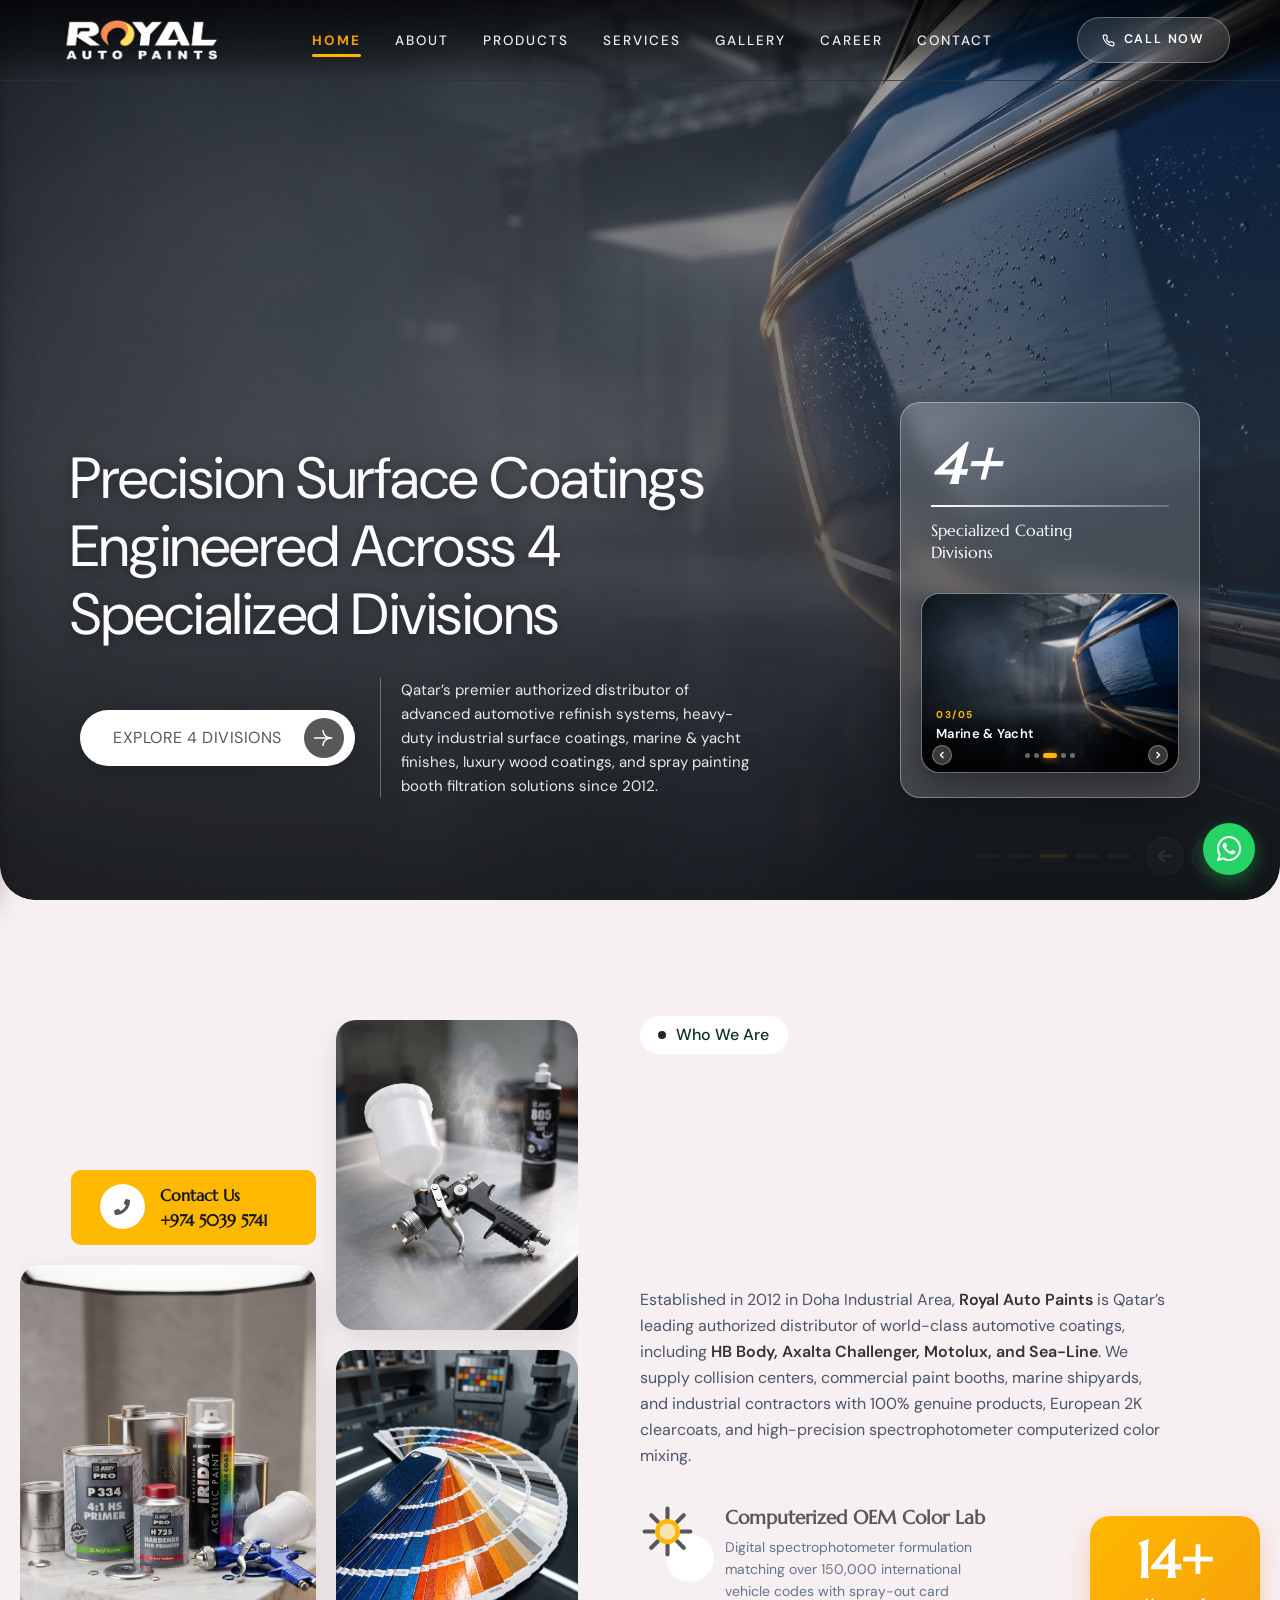
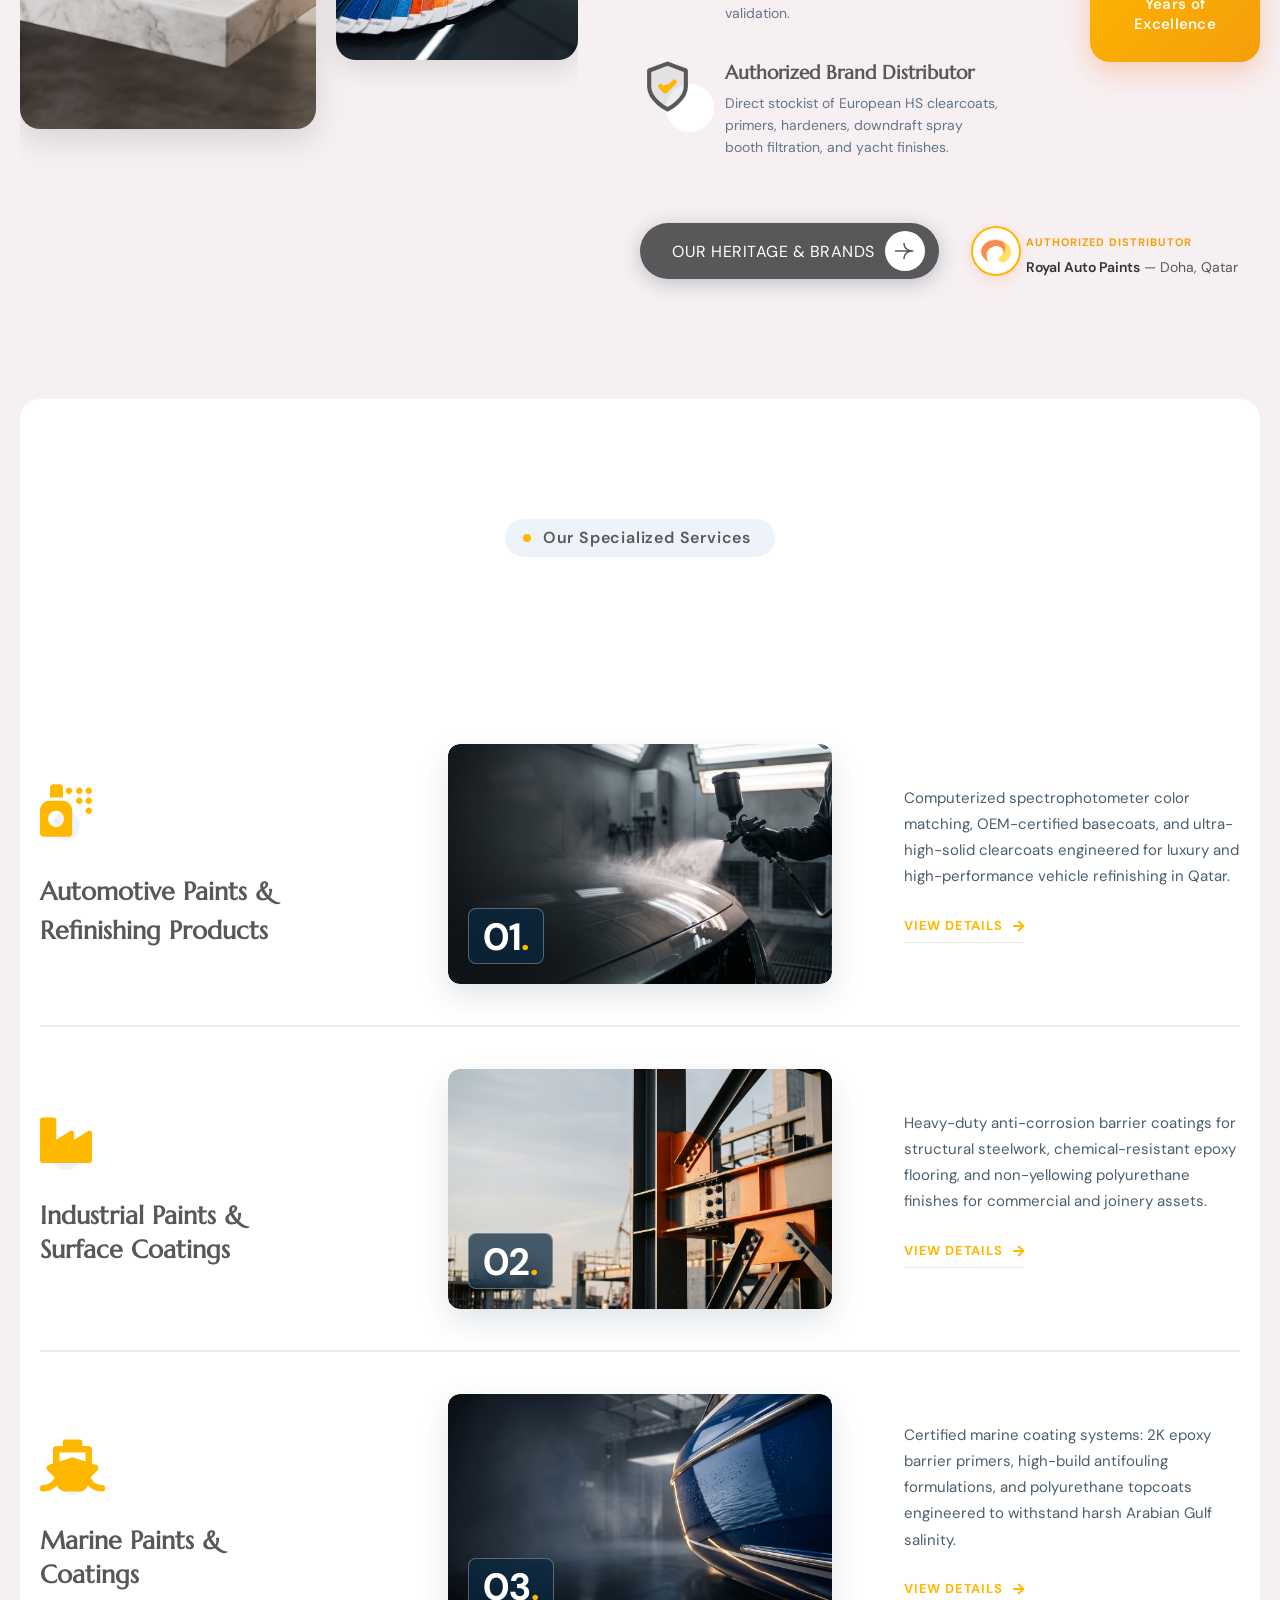
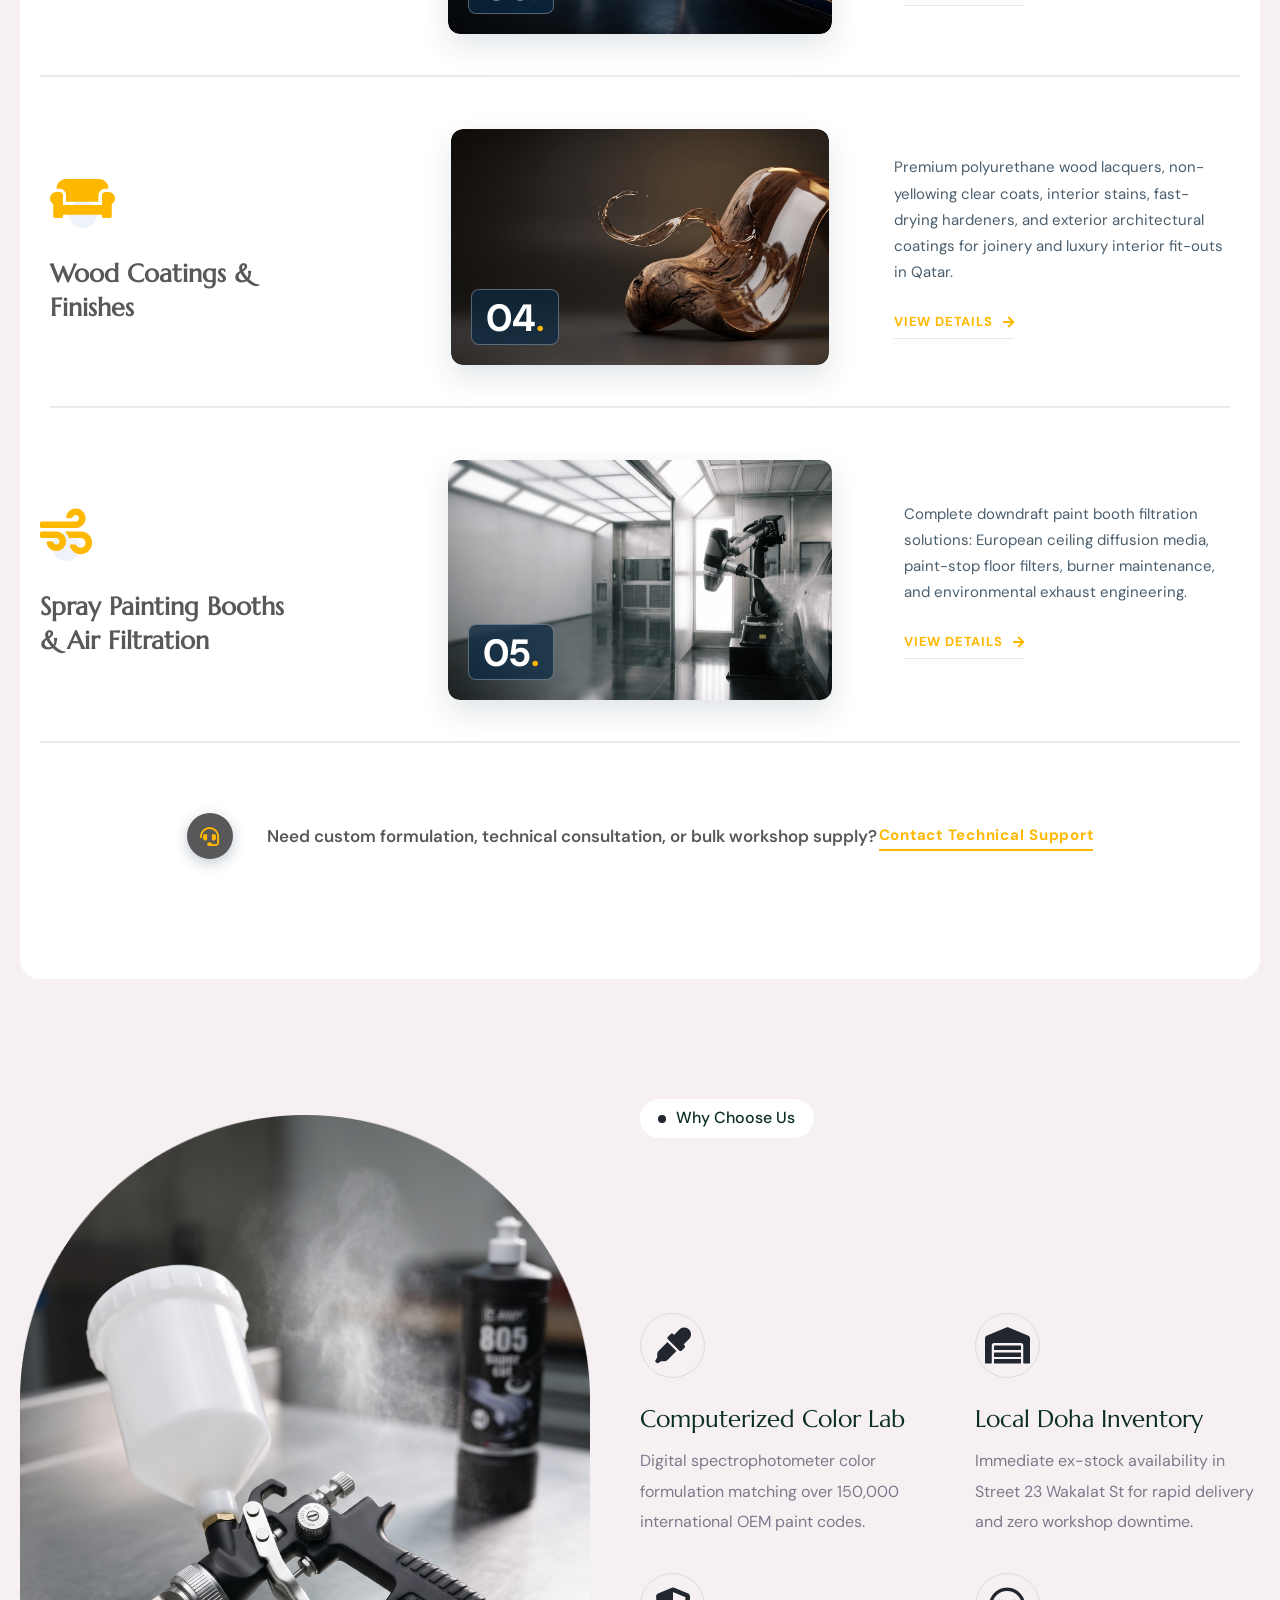
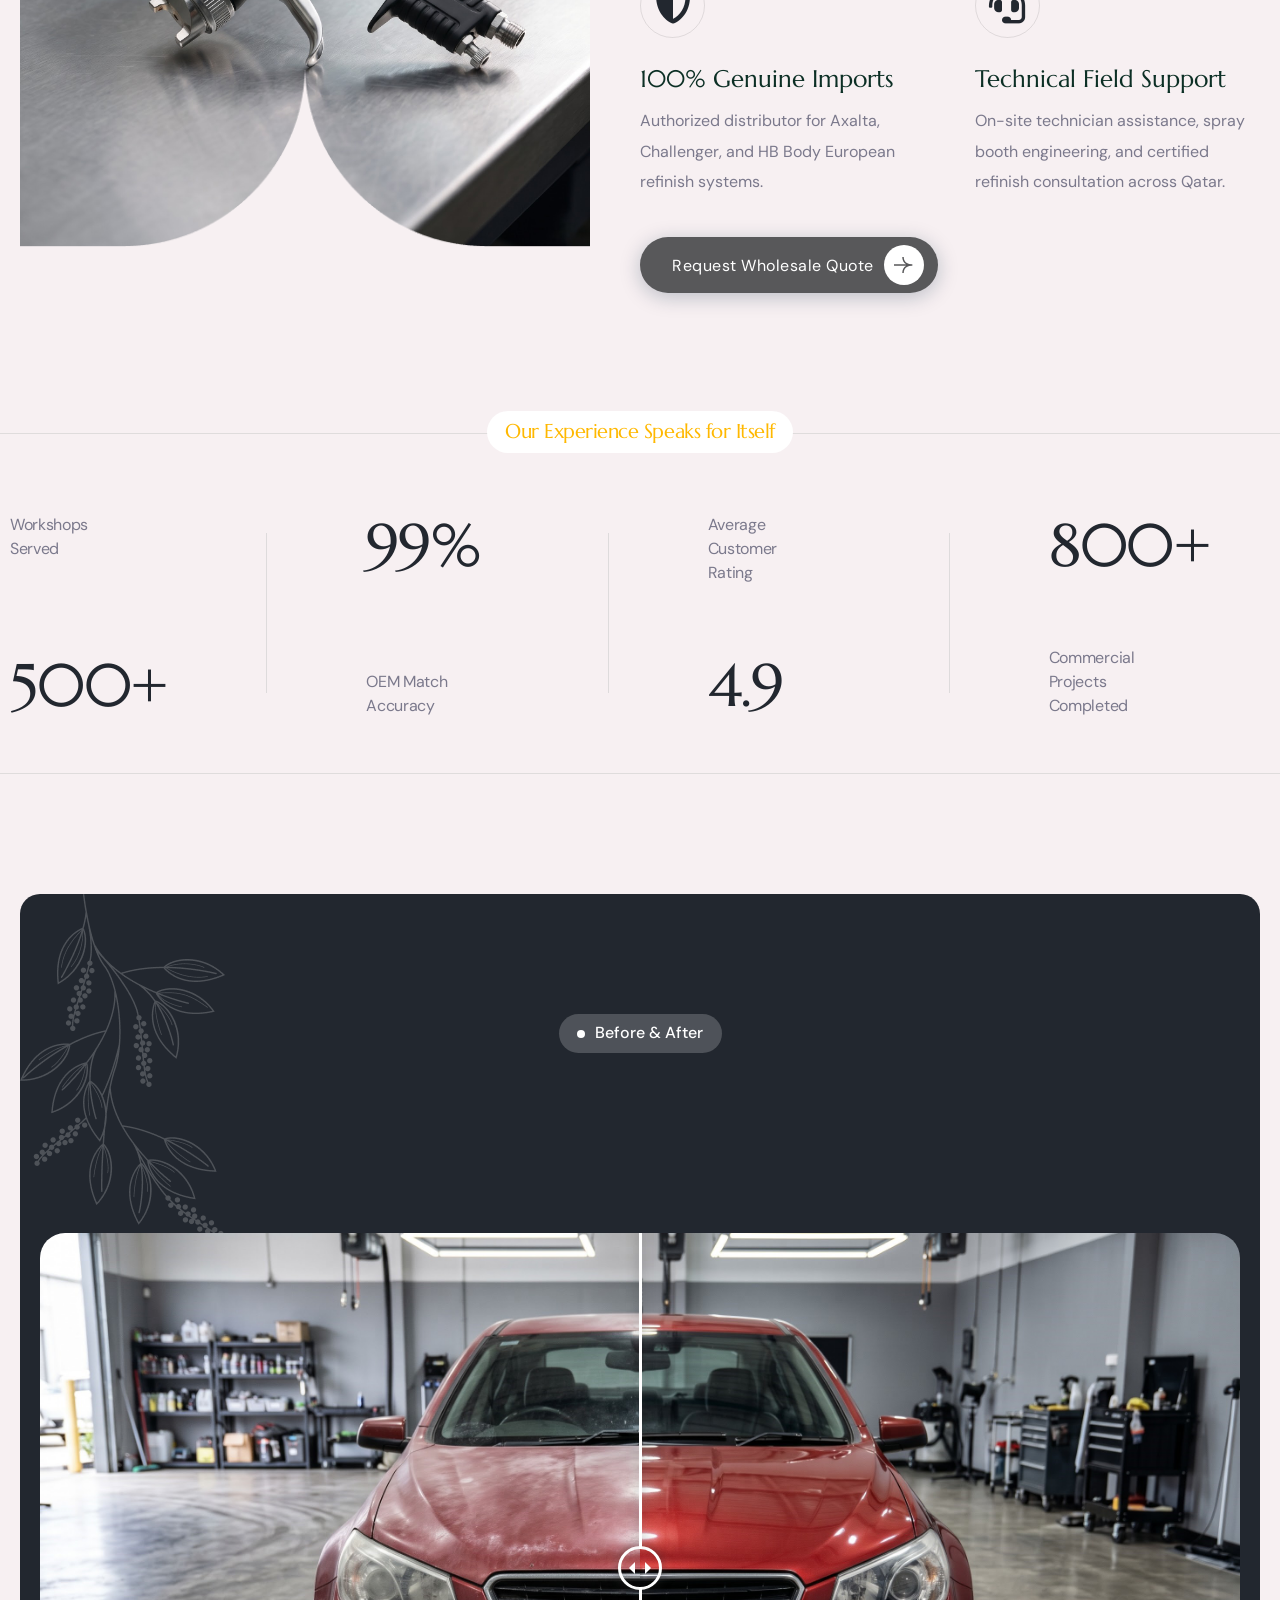
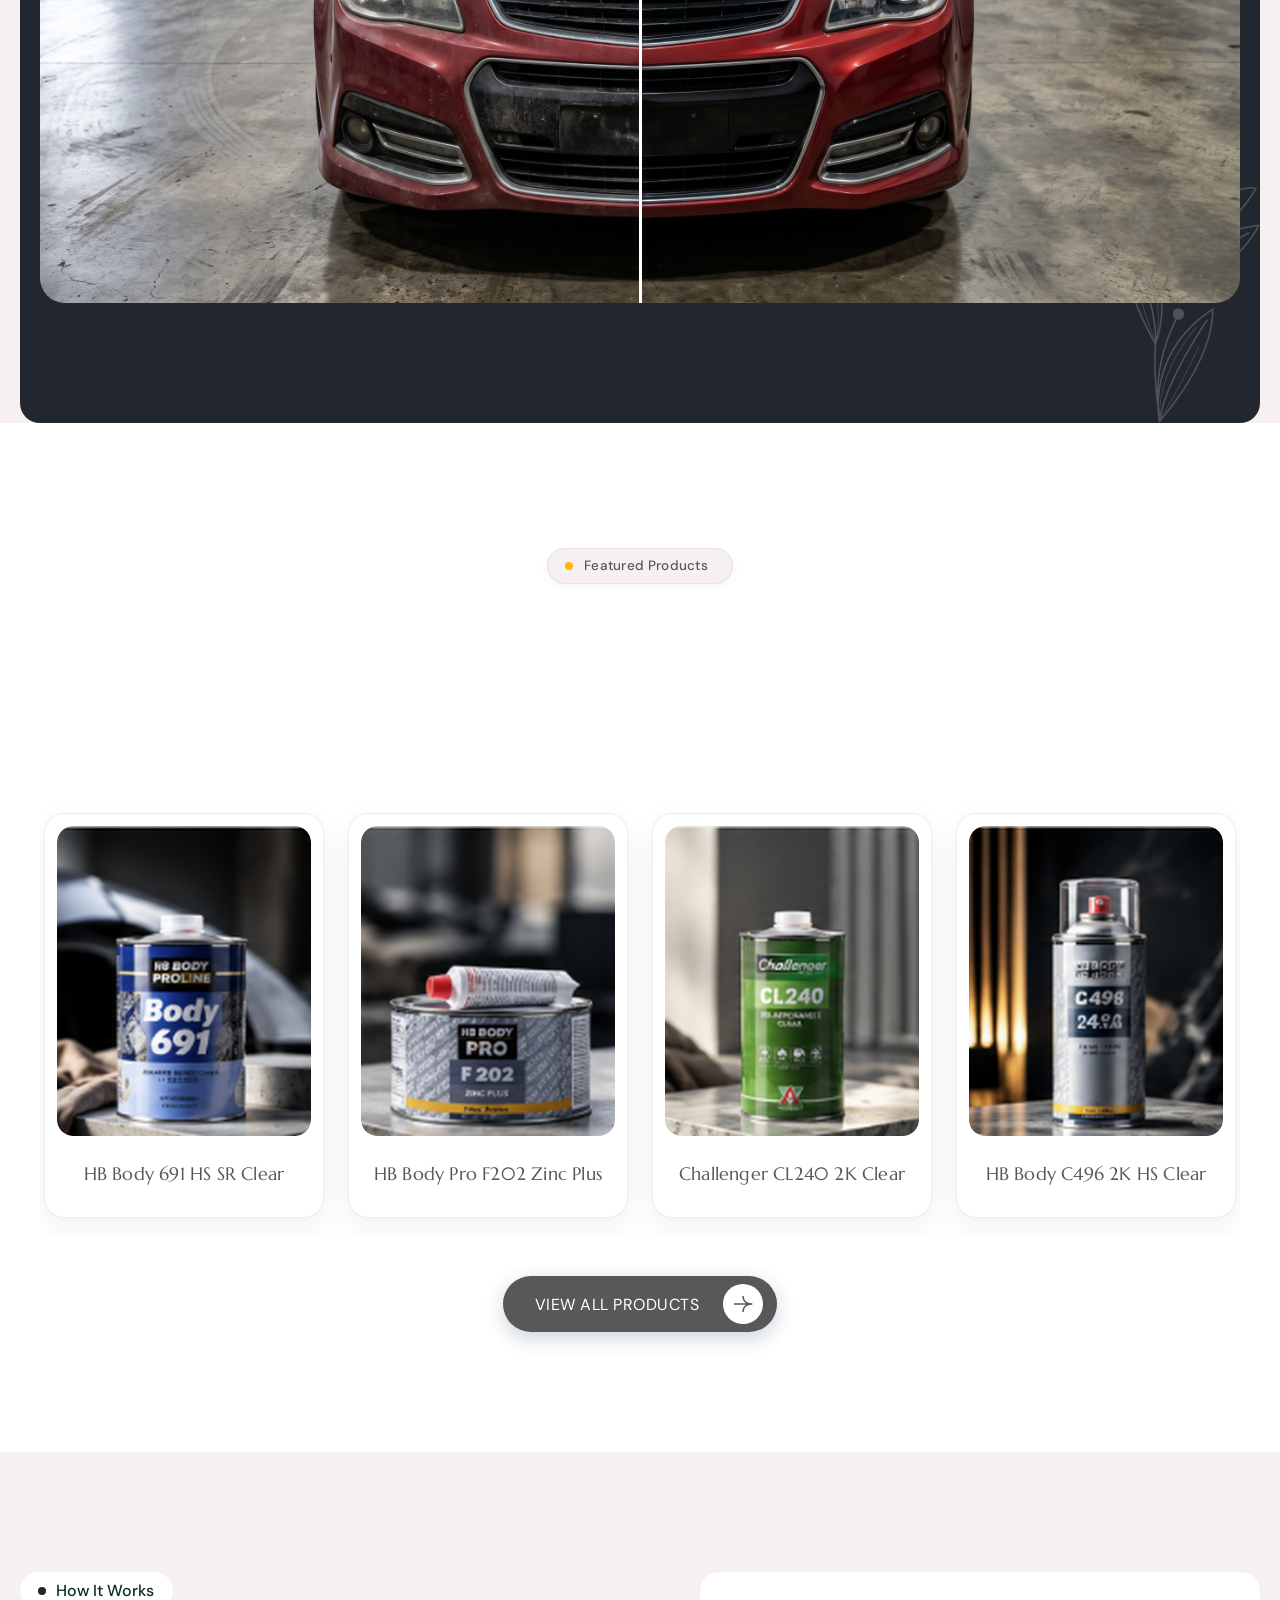
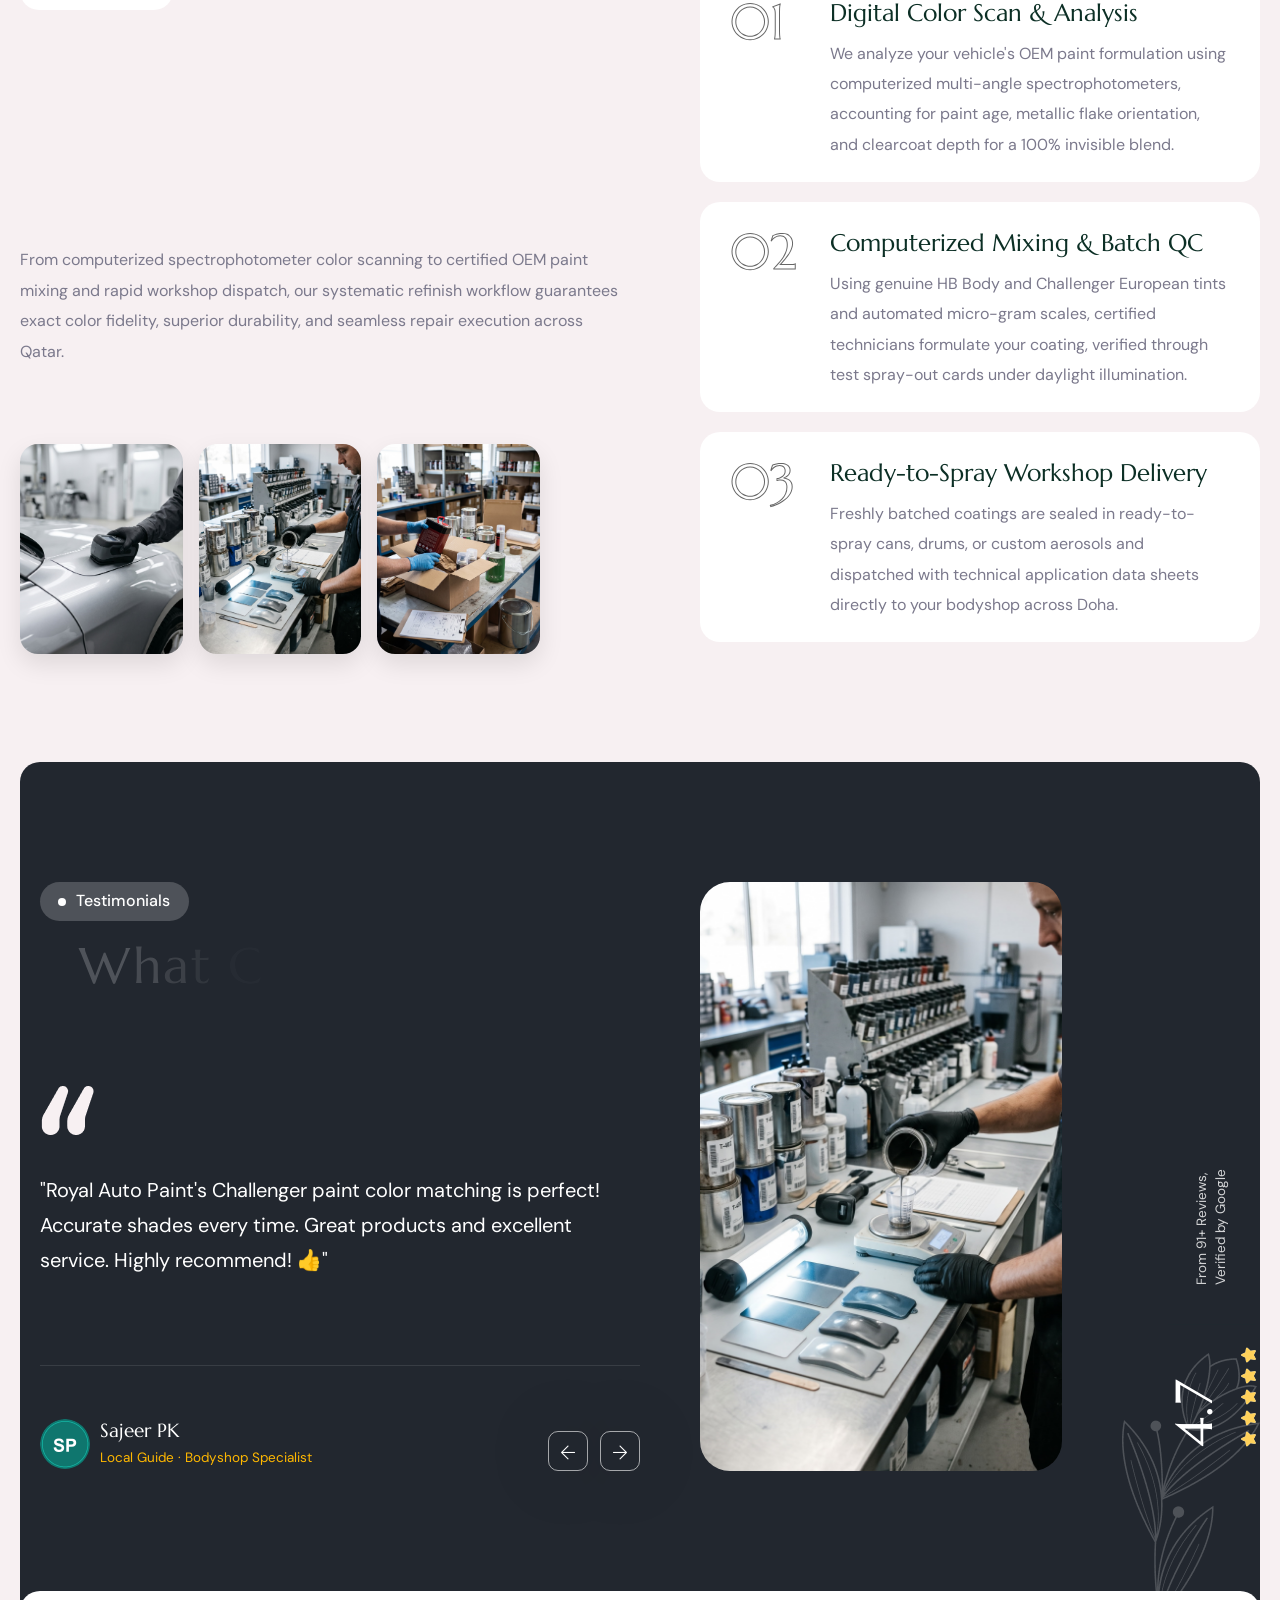
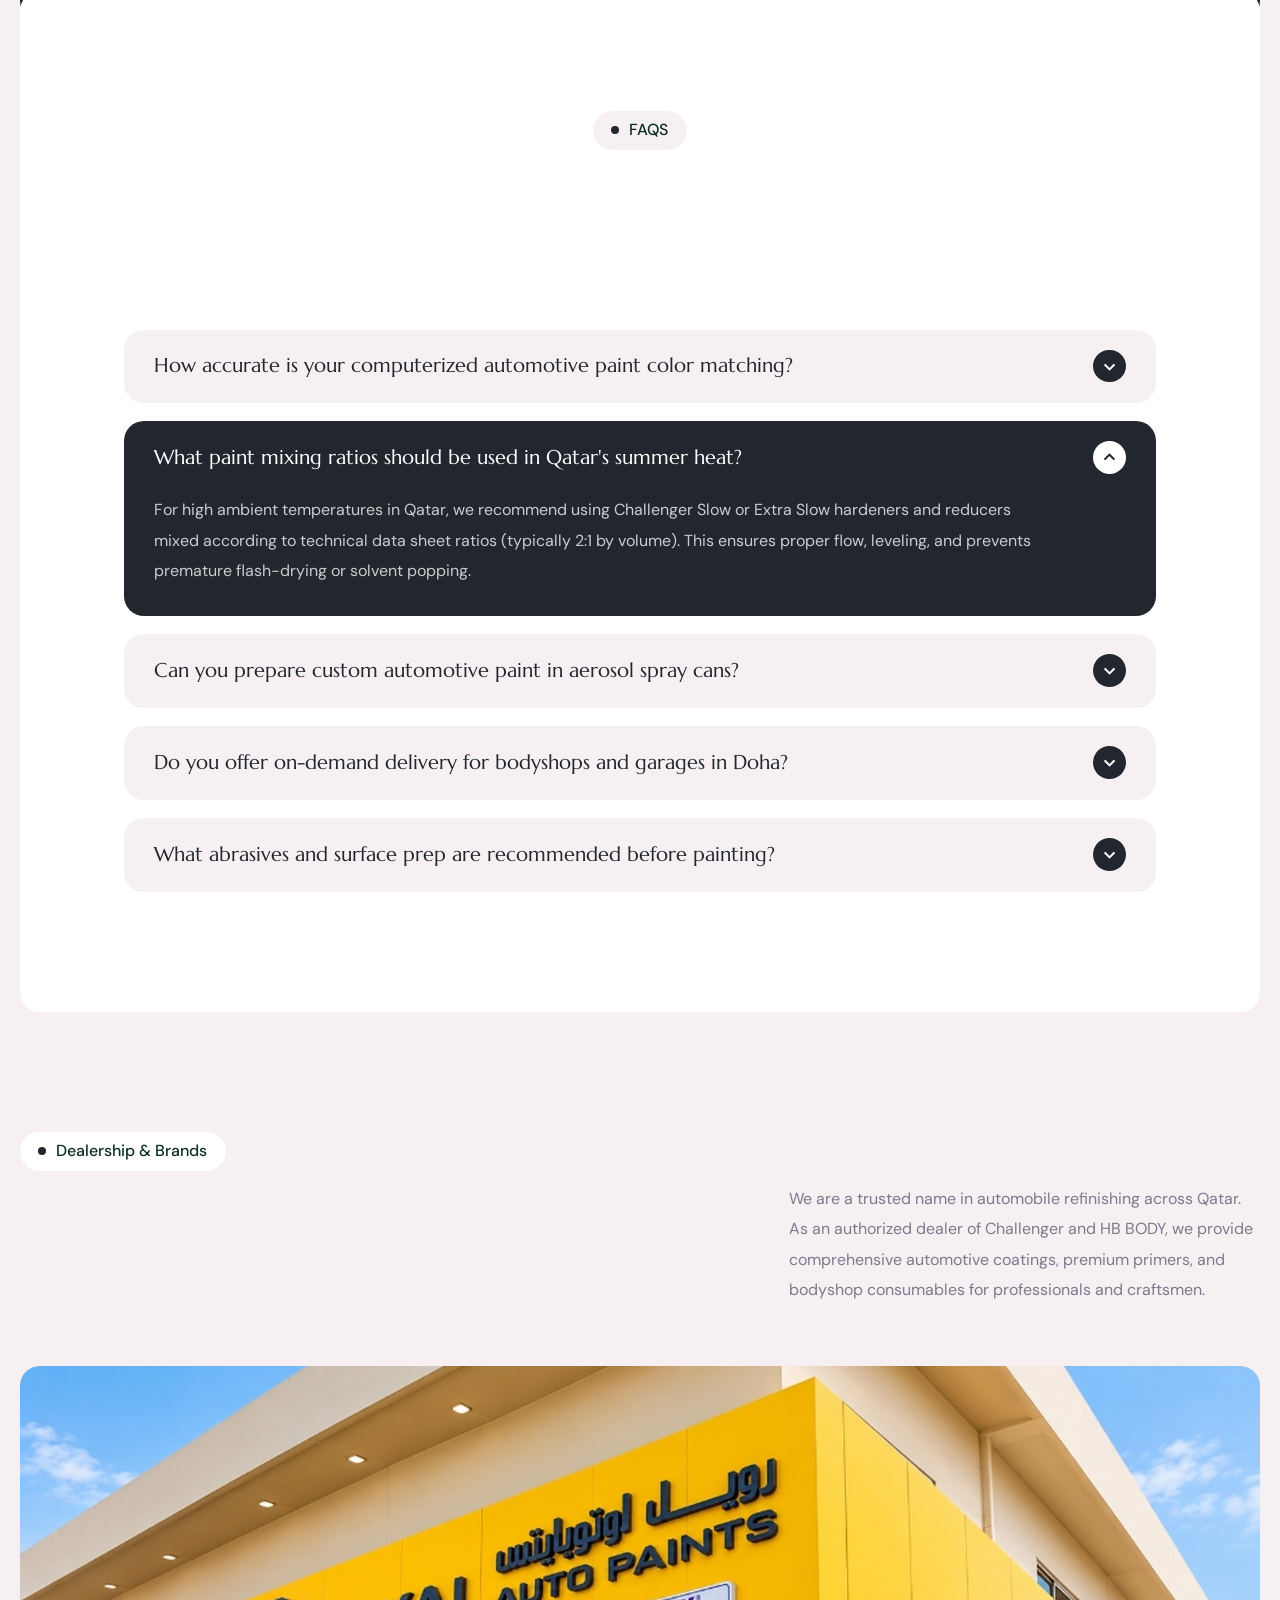
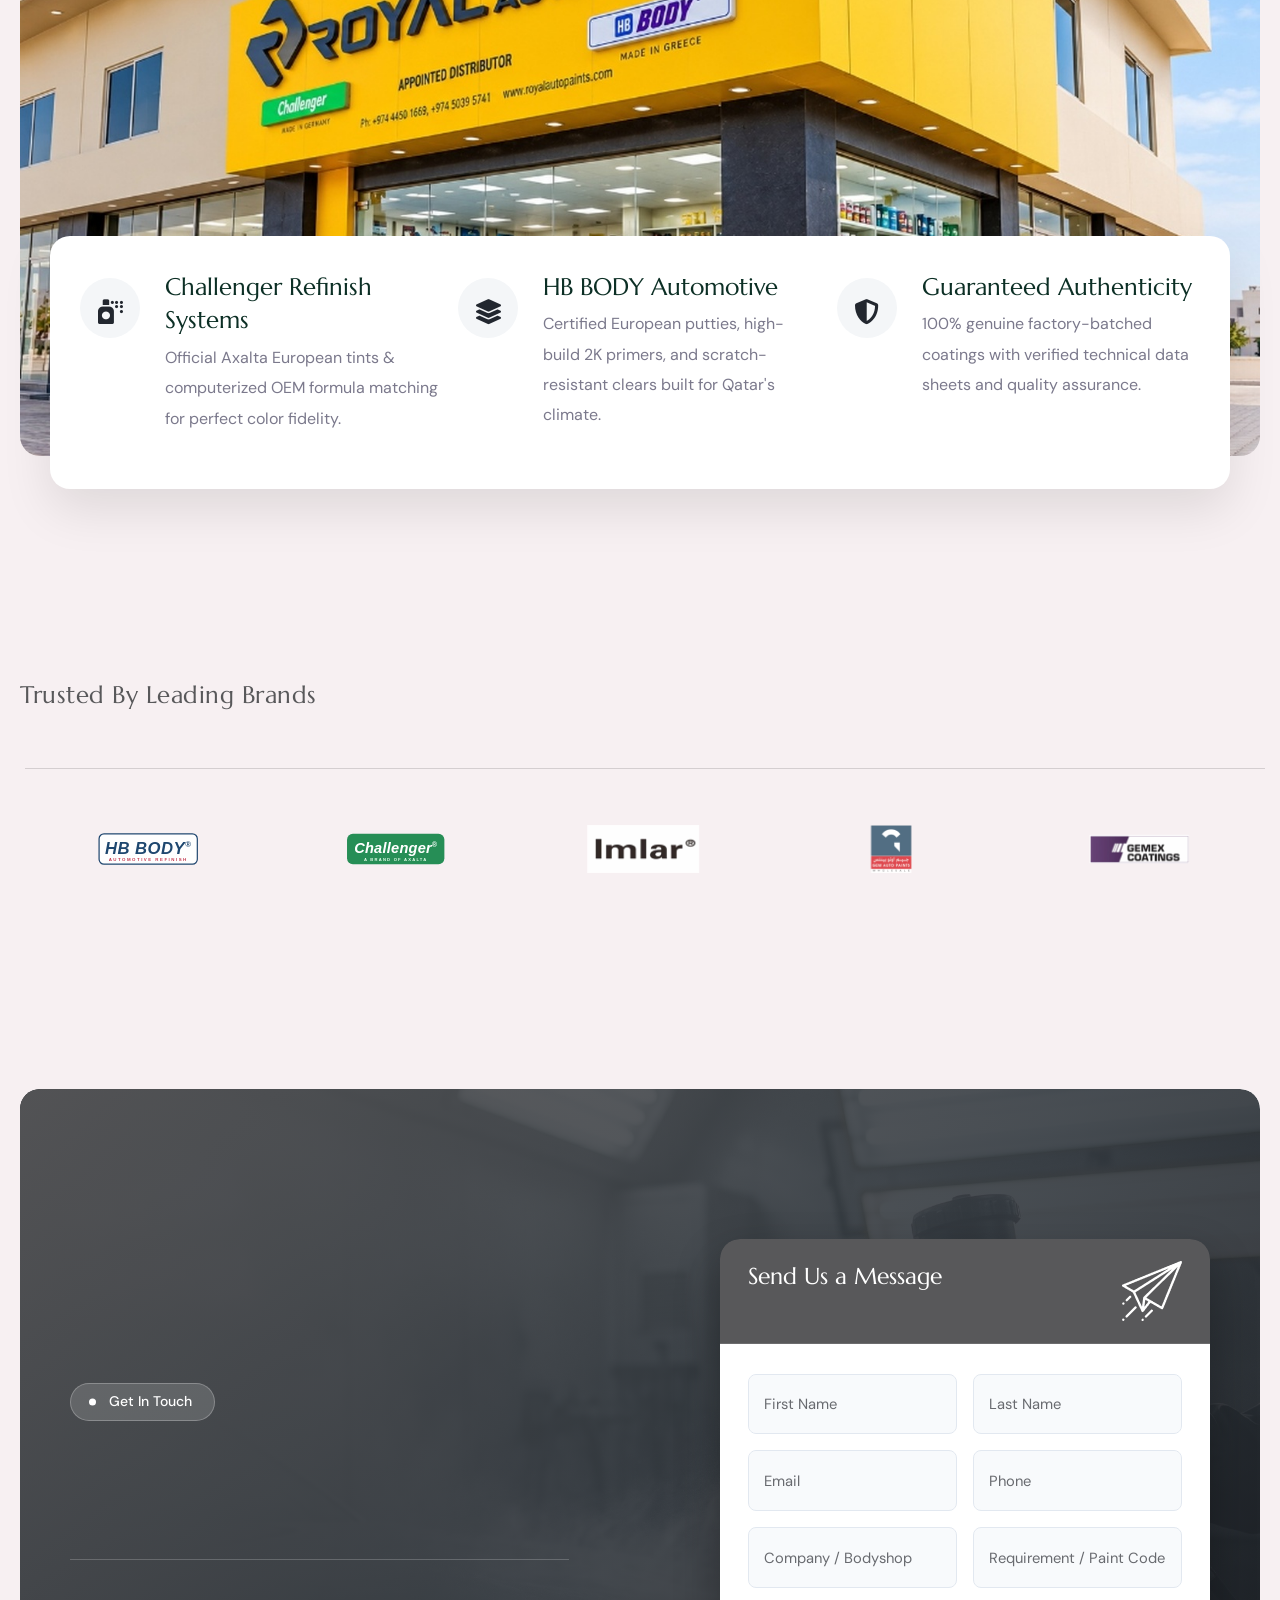
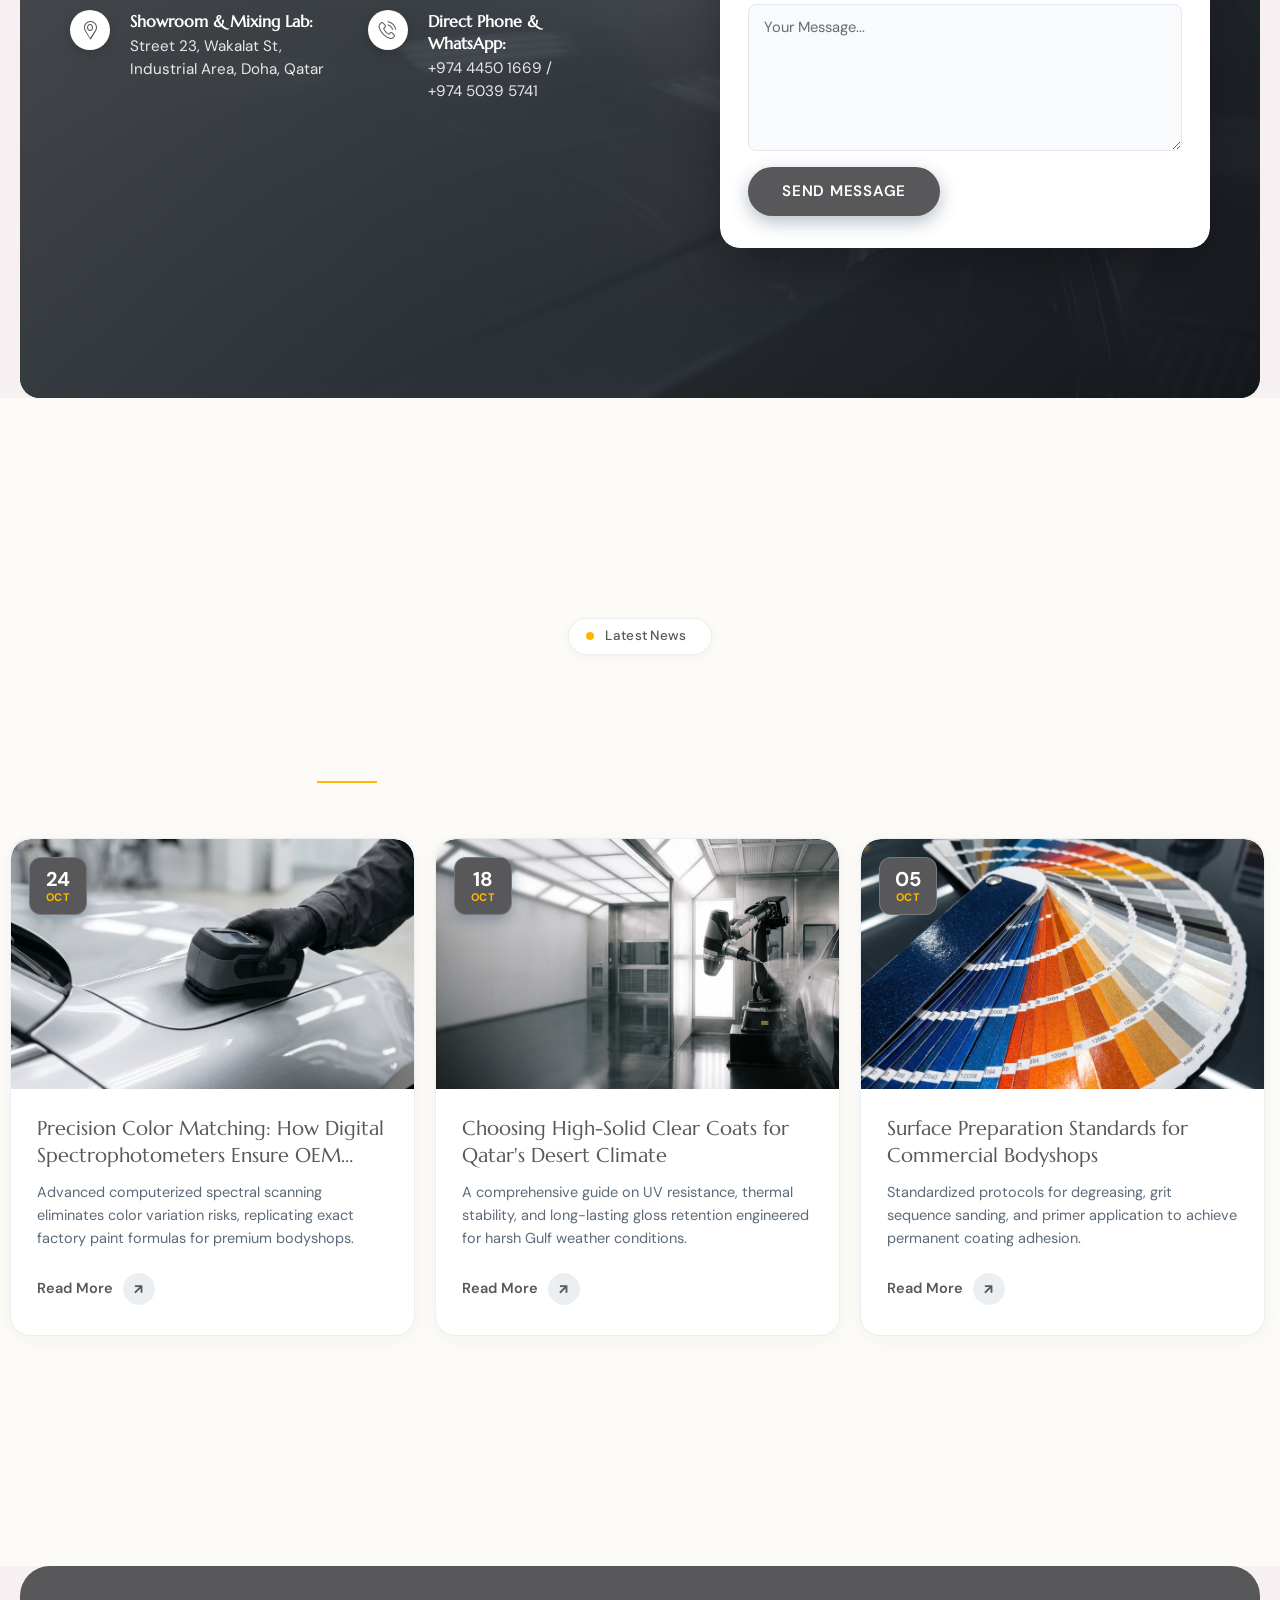
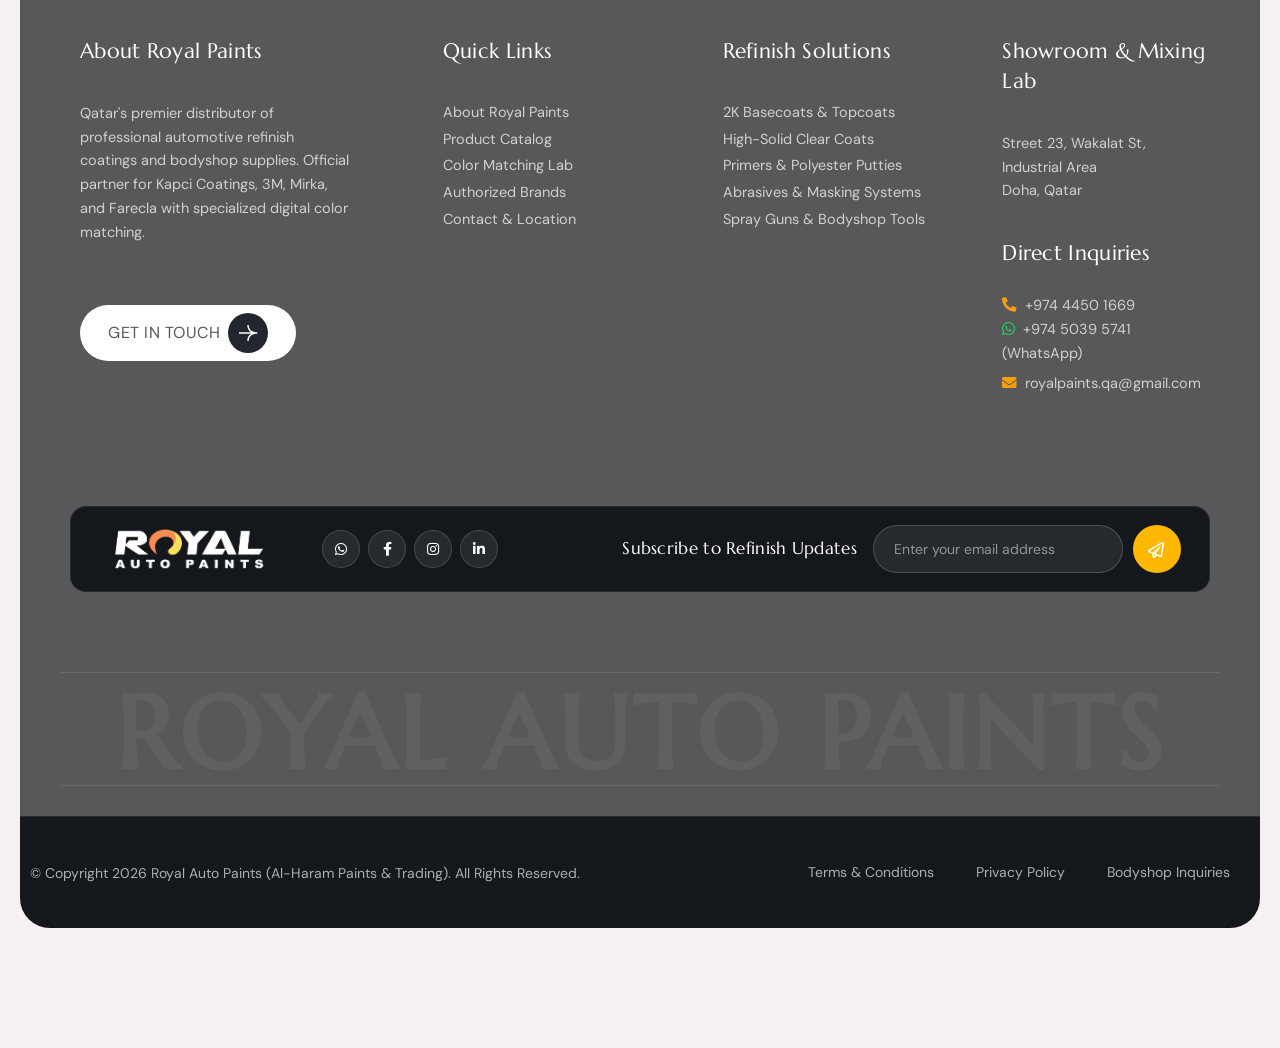
==== commit 3d790795: "Sync authentic contact info and social links with royalautopaints.com and fix all asset/script 404s" ====
--- a/index.html
+++ b/index.html
@@ -1,2589 +1,5217 @@
-<!DOCTYPE html><html lang="en-US" class="no-js"><head>
-<script>window.MascotCoreAjaxUrl = window.MascotCoreAjaxUrl || "";</script>
+<!DOCTYPE html>
+<html lang="en-US" class="no-js">
+
+<head>
+	<script>window.MascotCoreAjaxUrl = window.MascotCoreAjaxUrl || "";</script>
 	<meta charset="utf-8">
 
 	<link rel="profile" href="//gmpg.org/xfn/11">
 	<title>Royal Auto Paints Qatar — Automotive Refinish & Surface Solutions</title>
- <meta name="robots" content="max-image-preview:large">
-			<meta name="viewport" content="width=device-width, initial-scale=1">
-					<link href="images/favicon.png" rel="shortcut icon">
-					<link href="images/apple-touch-icon.png" rel="apple-touch-icon">
-					<link href="images/apple-touch-icon-72x72.png" rel="apple-touch-icon" sizes="72x72">
-					<link href="images/apple-touch-icon-114x114.png" rel="apple-touch-icon" sizes="114x114">
-					<link href="images/apple-touch-icon-144x144.png" rel="apple-touch-icon" sizes="144x144">
-		<link rel="dns-prefetch" href="//fonts.googleapis.com">
-
-
-
-
-<style id="wp-img-auto-sizes-contain-inline-css">
-img:is([sizes=auto i],[sizes^="auto," i]){contain-intrinsic-size:3000px 1500px}
-/*# sourceURL=wp-img-auto-sizes-contain-inline-css */
-</style>
-<link rel="stylesheet" id="tm-header-search-css" href="css/header-search.css" media="all">
-<link rel="stylesheet" id="mascot-core-widgets-style-css" href="css/mascot-core-widgets-style.css" media="all">
-<link rel="stylesheet" id="swiper-css" href="css/swiper.min.css" media="all">
-<link rel="stylesheet" id="magnific-popup-css" href="css/magnific-popup.css" media="all">
-
-<style id="wp-emoji-styles-inline-css">
-
-	img.wp-smiley, img.emoji {
-		display: inline !important;
-		border: none !important;
-		box-shadow: none !important;
-		height: 1em !important;
-		width: 1em !important;
-		margin: 0 0.07em !important;
-		vertical-align: -0.1em !important;
-		background: none !important;
-		padding: 0 !important;
-	}
-/*# sourceURL=wp-emoji-styles-inline-css */
-</style>
-<style id="classic-theme-styles-inline-css">
-/*! This file is auto-generated */
-.wp-block-button__link{color:#fff;background-color:#32373c;border-radius:9999px;box-shadow:none;text-decoration:none;padding:calc(.667em + 2px) calc(1.333em + 2px);font-size:1.125em}.wp-block-file__button{background:#32373c;color:#fff;text-decoration:none}
-/*# sourceURL=/wp-includes/css/classic-themes.min.css */
-</style>
-<style id="global-styles-inline-css">
-:root{--wp--preset--aspect-ratio--square: 1;--wp--preset--aspect-ratio--4-3: 4/3;--wp--preset--aspect-ratio--3-4: 3/4;--wp--preset--aspect-ratio--3-2: 3/2;--wp--preset--aspect-ratio--2-3: 2/3;--wp--preset--aspect-ratio--16-9: 16/9;--wp--preset--aspect-ratio--9-16: 9/16;--wp--preset--color--black: #000000;--wp--preset--color--cyan-bluish-gray: #abb8c3;--wp--preset--color--white: #ffffff;--wp--preset--color--pale-pink: #f78da7;--wp--preset--color--vivid-red: #cf2e2e;--wp--preset--color--luminous-vivid-orange: #ff6900;--wp--preset--color--luminous-vivid-amber: #fcb900;--wp--preset--color--light-green-cyan: #7bdcb5;--wp--preset--color--vivid-green-cyan: #00d084;--wp--preset--color--pale-cyan-blue: #8ed1fc;--wp--preset--color--vivid-cyan-blue: #0693e3;--wp--preset--color--vivid-purple: #9b51e0;--wp--preset--gradient--vivid-cyan-blue-to-vivid-purple: linear-gradient(135deg,rgb(6,147,227) 0%,rgb(155,81,224) 100%);--wp--preset--gradient--light-green-cyan-to-vivid-green-cyan: linear-gradient(135deg,rgb(122,220,180) 0%,rgb(0,208,130) 100%);--wp--preset--gradient--luminous-vivid-amber-to-luminous-vivid-orange: linear-gradient(135deg,rgb(252,185,0) 0%,rgb(255,105,0) 100%);--wp--preset--gradient--luminous-vivid-orange-to-vivid-red: linear-gradient(135deg,rgb(255,105,0) 0%,rgb(207,46,46) 100%);--wp--preset--gradient--very-light-gray-to-cyan-bluish-gray: linear-gradient(135deg,rgb(238,238,238) 0%,rgb(169,184,195) 100%);--wp--preset--gradient--cool-to-warm-spectrum: linear-gradient(135deg,rgb(74,234,220) 0%,rgb(151,120,209) 20%,rgb(207,42,186) 40%,rgb(238,44,130) 60%,rgb(251,105,98) 80%,rgb(254,248,76) 100%);--wp--preset--gradient--blush-light-purple: linear-gradient(135deg,rgb(255,206,236) 0%,rgb(152,150,240) 100%);--wp--preset--gradient--blush-bordeaux: linear-gradient(135deg,rgb(254,205,165) 0%,rgb(254,45,45) 50%,rgb(107,0,62) 100%);--wp--preset--gradient--luminous-dusk: linear-gradient(135deg,rgb(255,203,112) 0%,rgb(199,81,192) 50%,rgb(65,88,208) 100%);--wp--preset--gradient--pale-ocean: linear-gradient(135deg,rgb(255,245,203) 0%,rgb(182,227,212) 50%,rgb(51,167,181) 100%);--wp--preset--gradient--electric-grass: linear-gradient(135deg,rgb(202,248,128) 0%,rgb(113,206,126) 100%);--wp--preset--gradient--midnight: linear-gradient(135deg,rgb(2,3,129) 0%,rgb(40,116,252) 100%);--wp--preset--font-size--small: 13px;--wp--preset--font-size--medium: 20px;--wp--preset--font-size--large: 36px;--wp--preset--font-size--x-large: 42px;--wp--preset--spacing--20: 0.44rem;--wp--preset--spacing--30: 0.67rem;--wp--preset--spacing--40: 1rem;--wp--preset--spacing--50: 1.5rem;--wp--preset--spacing--60: 2.25rem;--wp--preset--spacing--70: 3.38rem;--wp--preset--spacing--80: 5.06rem;--wp--preset--shadow--natural: 6px 6px 9px rgba(0, 0, 0, 0.2);--wp--preset--shadow--deep: 12px 12px 50px rgba(0, 0, 0, 0.4);--wp--preset--shadow--sharp: 6px 6px 0px rgba(0, 0, 0, 0.2);--wp--preset--shadow--outlined: 6px 6px 0px -3px rgb(255, 255, 255), 6px 6px rgb(0, 0, 0);--wp--preset--shadow--crisp: 6px 6px 0px rgb(0, 0, 0);}.wp-block-button{--wp--preset--dimension--25: 25%;--wp--preset--dimension--50: 50%;--wp--preset--dimension--75: 75%;--wp--preset--dimension--100: 100%;}:where(body) { margin: 0; }:where(.is-layout-flex){gap: 0.5em;}:where(.is-layout-grid){gap: 0.5em;}body .is-layout-flex{display: flex;}.is-layout-flex{flex-wrap: wrap;align-items: center;}.is-layout-flex > :is(*, div){margin: 0;}body .is-layout-grid{display: grid;}.is-layout-grid > :is(*, div){margin: 0;}body{padding-top: 0px;padding-right: 0px;padding-bottom: 0px;padding-left: 0px;}:root :where(.wp-element-button, .wp-block-button__link){background-color: #32373c;border-width: 0;color: #fff;font-family: inherit;font-size: inherit;font-style: inherit;font-weight: inherit;letter-spacing: inherit;line-height: inherit;padding-top: calc(0.667em + 2px);padding-right: calc(1.333em + 2px);padding-bottom: calc(0.667em + 2px);padding-left: calc(1.333em + 2px);text-decoration: none;text-transform: inherit;}.has-black-color{color: var(--wp--preset--color--black) !important;}.has-cyan-bluish-gray-color{color: var(--wp--preset--color--cyan-bluish-gray) !important;}.has-white-color{color: var(--wp--preset--color--white) !important;}.has-pale-pink-color{color: var(--wp--preset--color--pale-pink) !important;}.has-vivid-red-color{color: var(--wp--preset--color--vivid-red) !important;}.has-luminous-vivid-orange-color{color: var(--wp--preset--color--luminous-vivid-orange) !important;}.has-luminous-vivid-amber-color{color: var(--wp--preset--color--luminous-vivid-amber) !important;}.has-light-green-cyan-color{color: var(--wp--preset--color--light-green-cyan) !important;}.has-vivid-green-cyan-color{color: var(--wp--preset--color--vivid-green-cyan) !important;}.has-pale-cyan-blue-color{color: var(--wp--preset--color--pale-cyan-blue) !important;}.has-vivid-cyan-blue-color{color: var(--wp--preset--color--vivid-cyan-blue) !important;}.has-vivid-purple-color{color: var(--wp--preset--color--vivid-purple) !important;}.has-black-background-color{background-color: var(--wp--preset--color--black) !important;}.has-cyan-bluish-gray-background-color{background-color: var(--wp--preset--color--cyan-bluish-gray) !important;}.has-white-background-color{background-color: var(--wp--preset--color--white) !important;}.has-pale-pink-background-color{background-color: var(--wp--preset--color--pale-pink) !important;}.has-vivid-red-background-color{background-color: var(--wp--preset--color--vivid-red) !important;}.has-luminous-vivid-orange-background-color{background-color: var(--wp--preset--color--luminous-vivid-orange) !important;}.has-luminous-vivid-amber-background-color{background-color: var(--wp--preset--color--luminous-vivid-amber) !important;}.has-light-green-cyan-background-color{background-color: var(--wp--preset--color--light-green-cyan) !important;}.has-vivid-green-cyan-background-color{background-color: var(--wp--preset--color--vivid-green-cyan) !important;}.has-pale-cyan-blue-background-color{background-color: var(--wp--preset--color--pale-cyan-blue) !important;}.has-vivid-cyan-blue-background-color{background-color: var(--wp--preset--color--vivid-cyan-blue) !important;}.has-vivid-purple-background-color{background-color: var(--wp--preset--color--vivid-purple) !important;}.has-black-border-color{border-color: var(--wp--preset--color--black) !important;}.has-cyan-bluish-gray-border-color{border-color: var(--wp--preset--color--cyan-bluish-gray) !important;}.has-white-border-color{border-color: var(--wp--preset--color--white) !important;}.has-pale-pink-border-color{border-color: var(--wp--preset--color--pale-pink) !important;}.has-vivid-red-border-color{border-color: var(--wp--preset--color--vivid-red) !important;}.has-luminous-vivid-orange-border-color{border-color: var(--wp--preset--color--luminous-vivid-orange) !important;}.has-luminous-vivid-amber-border-color{border-color: var(--wp--preset--color--luminous-vivid-amber) !important;}.has-light-green-cyan-border-color{border-color: var(--wp--preset--color--light-green-cyan) !important;}.has-vivid-green-cyan-border-color{border-color: var(--wp--preset--color--vivid-green-cyan) !important;}.has-pale-cyan-blue-border-color{border-color: var(--wp--preset--color--pale-cyan-blue) !important;}.has-vivid-cyan-blue-border-color{border-color: var(--wp--preset--color--vivid-cyan-blue) !important;}.has-vivid-purple-border-color{border-color: var(--wp--preset--color--vivid-purple) !important;}.has-vivid-cyan-blue-to-vivid-purple-gradient-background{background: var(--wp--preset--gradient--vivid-cyan-blue-to-vivid-purple) !important;}.has-light-green-cyan-to-vivid-green-cyan-gradient-background{background: var(--wp--preset--gradient--light-green-cyan-to-vivid-green-cyan) !important;}.has-luminous-vivid-amber-to-luminous-vivid-orange-gradient-background{background: var(--wp--preset--gradient--luminous-vivid-amber-to-luminous-vivid-orange) !important;}.has-luminous-vivid-orange-to-vivid-red-gradient-background{background: var(--wp--preset--gradient--luminous-vivid-orange-to-vivid-red) !important;}.has-very-light-gray-to-cyan-bluish-gray-gradient-background{background: var(--wp--preset--gradient--very-light-gray-to-cyan-bluish-gray) !important;}.has-cool-to-warm-spectrum-gradient-background{background: var(--wp--preset--gradient--cool-to-warm-spectrum) !important;}.has-blush-light-purple-gradient-background{background: var(--wp--preset--gradient--blush-light-purple) !important;}.has-blush-bordeaux-gradient-background{background: var(--wp--preset--gradient--blush-bordeaux) !important;}.has-luminous-dusk-gradient-background{background: var(--wp--preset--gradient--luminous-dusk) !important;}.has-pale-ocean-gradient-background{background: var(--wp--preset--gradient--pale-ocean) !important;}.has-electric-grass-gradient-background{background: var(--wp--preset--gradient--electric-grass) !important;}.has-midnight-gradient-background{background: var(--wp--preset--gradient--midnight) !important;}.has-small-font-size{font-size: var(--wp--preset--font-size--small) !important;}.has-medium-font-size{font-size: var(--wp--preset--font-size--medium) !important;}.has-large-font-size{font-size: var(--wp--preset--font-size--large) !important;}.has-x-large-font-size{font-size: var(--wp--preset--font-size--x-large) !important;}
-:root :where(.wp-block-icon svg){width: 24px;}
-:where(.wp-block-gallery.is-layout-flex){gap: var( --wp--style--gallery-gap-default, var( --gallery-block--gutter-size, var( --wp--style--block-gap, 0.5em ) ) );}:where(.wp-block-gallery.is-layout-grid){gap: var( --wp--style--gallery-gap-default, var( --gallery-block--gutter-size, var( --wp--style--block-gap, 0.5em ) ) );}
-:where(.wp-block-latest-posts.is-layout-flex){gap: 1.25em;}:where(.wp-block-latest-posts.is-layout-grid){gap: 1.25em;}
-:where(.wp-block-post-template.is-layout-flex){gap: 1.25em;}:where(.wp-block-post-template.is-layout-grid){gap: 1.25em;}
-:where(.wp-block-term-template.is-layout-flex){gap: 1.25em;}:where(.wp-block-term-template.is-layout-grid){gap: 1.25em;}
-:where(.wp-block-columns.is-layout-flex){gap: 2em;}:where(.wp-block-columns.is-layout-grid){gap: 2em;}
-:root :where(.wp-block-pullquote){font-size: 1.5em;line-height: 1.6;}
-/*# sourceURL=global-styles-inline-css */
-</style>
-
-
-
-<link rel="stylesheet" id="contact-form-7-css" href="css/styles.css" media="all">
-
-<style id="woocommerce-inline-inline-css">
-.woocommerce form .form-row .required { visibility: visible; }
-/*# sourceURL=woocommerce-inline-inline-css */
-</style>
-<link rel="stylesheet" id="tm-elementor-style-css" href="css/tm-stretch.css" media="all">
-<link rel="stylesheet" id="bootstrap-css" href="css/bootstrap.min.css" media="all">
-<link rel="stylesheet" id="animate-css" href="css/animate.min.css" media="all">
-<link rel="stylesheet" id="dermisio-preloader-css" href="css/preloader.css" media="all">
-<link rel="stylesheet" id="font-awesome-5-all-css" href="css/font-awesome5.min.css" media="all">
-<link rel="stylesheet" id="font-awesome-4-shim-css" href="css/font-awesome-v4-shims.css" media="all">
-<link rel="stylesheet" id="font-linear-icons-css" href="css/style.css" media="all">
-<link rel="stylesheet" id="mascot-arrow-css" href="css/style_1.css" media="all">
-<link rel="stylesheet" id="dermisio-google-fonts-css" href="//fonts.googleapis.com/css2?family=Marcellus:wght@400&amp;display=swap&amp;family=DM+Sans:ital,opsz,wght@0,9..40,100..1000;1,9..40,100..1000&amp;display=swap&amp;display=swap" media="all">
-<link rel="stylesheet" id="nice-select-css" href="css/nice-select.css" media="all">
-<link rel="stylesheet" id="elementor-frontend-css" href="css/custom-frontend.min.css" media="all">
-<link rel="stylesheet" id="elementor-frontend-inline-css" href="css/elementor-page.css" media="all">
-<link rel="stylesheet" id="dermisio-style-main-css" href="css/style-main.css" media="all">
-
-<link rel="stylesheet" id="dermisio-primary-theme-color-css" href="css/theme-skin-color-set1.css" media="all">
-<link rel="stylesheet" id="dermisio-dynamic-style-css" href="css/dynamic-style-msid-1.css" media="all">
-<link rel="stylesheet" id="elementor-icons-css" href="css/elementor-icons.min.css" media="all">
-<link rel="stylesheet" id="e-animation-fadeInUp-css" href="css/fadeInUp.min.css" media="all">
-<link rel="stylesheet" id="widget-image-css" href="css/widget-image.min.css" media="all">
-<link rel="stylesheet" id="widget-rating-css" href="css/widget-rating.min.css" media="all">
-<link rel="stylesheet" id="tm-wc-products-css" href="css/wc-products-loader.css" media="all">
-<link rel="stylesheet" id="e-swiper-css" href="css/e-swiper.min.css" media="all">
-<link rel="stylesheet" id="tm-animated-layer-advanced-style-css" href="css/animated-layer-advanced.css" media="all">
-<link rel="stylesheet" id="tm-funfacts-style-css" href="css/funfacts.css" media="all">
-<link rel="stylesheet" id="twentytwenty-css" href="css/twentytwenty.css" media="all">
-<link rel="stylesheet" id="tm-swiper-carousel-arrow-css" href="css/swiper-carousel-arrow.css" media="all">
-<link rel="stylesheet" id="tm-accordion-style-css" href="css/accordion.css" media="all">
-<link rel="stylesheet" id="tm-clients-logo-style-css" href="css/clients-logo.css" media="all">
-<link rel="stylesheet" id="tm-contact-form-7-style-css" href="css/contact-form-7.css" media="all">
-<link rel="stylesheet" id="base-desktop-css" href="css/base-desktop.css" media="all">
-<link rel="stylesheet" id="base-mobile-css" href="css/base-mobile.css" media="(max-width:767px)">
-<link rel="stylesheet" id="elementor-gf-roboto-css" href="https://fonts.googleapis.com/css?family=Roboto:100,100italic,200,200italic,300,300italic,400,400italic,500,500italic,600,600italic,700,700italic,800,800italic,900,900italic&amp;display=swap" media="all">
-<link rel="stylesheet" id="elementor-gf-robotoslab-css" href="https://fonts.googleapis.com/css?family=Roboto+Slab:100,100italic,200,200italic,300,300italic,400,400italic,500,500italic,600,600italic,700,700italic,800,800italic,900,900italic&amp;display=swap" media="all">
-<link rel="stylesheet" id="elementor-gf-inter-css" href="https://fonts.googleapis.com/css?family=Inter:100,100italic,200,200italic,300,300italic,400,400italic,500,500italic,600,600italic,700,700italic,800,800italic,900,900italic&amp;display=swap" media="all">
-<link rel="stylesheet" id="elementor-gf-marcellus-css" href="https://fonts.googleapis.com/css?family=Marcellus:100,100italic,200,200italic,300,300italic,400,400italic,500,500italic,600,600italic,700,700italic,800,800italic,900,900italic&amp;display=swap" media="all">
-<link rel="stylesheet" id="elementor-icons-shared-2-css" href="css/style_2.css" media="all">
-<link rel="stylesheet" id="elementor-icons-shared-0-css" href="css/fontawesome.min.css" media="all">
-<link rel="stylesheet" id="elementor-icons-fa-solid-css" href="css/solid.min.css" media="all">
-<link rel="stylesheet" id="elementor-icons-shared-1-css" href="css/style_3.css" media="all">
-<script id="jquery-core-js" src="js/jquery.min.js"></script>
-<script id="jquery-migrate-js" src="js/jquery-migrate.min.js"></script>
-<script id="tm-switcher-colorpicker-js-js" src="js/colorpicker.js"></script>
-<script id="tm-switcher-tm-custom-js-js" src="js/tm-custom.js"></script>
-<script id="color-switcher-custom-js-js" src="js/custom.js"></script>
-<script data-wp-strategy="defer" defer="" id="wc-jquery-blockui-js" src="js/jquery.blockUI.min.js"></script>
-<script id="wc-add-to-cart-js-extra">
-var wc_add_to_cart_params = {"ajax_url":"/dermisio/wp-admin/admin-ajax.php","wc_ajax_url":"/dermisio/?wc-ajax=%%endpoint%%","i18n_view_cart":"View cart","cart_url":"#cart/","is_cart":"","cart_redirect_after_add":"no"};
-//# sourceURL=wc-add-to-cart-js-extra
-</script>
-<script data-wp-strategy="defer" defer="" id="wc-add-to-cart-js" src="js/add-to-cart.min.js"></script>
-<script data-wp-strategy="defer" defer="" id="wc-js-cookie-js" src="js/js.cookie.min.js"></script>
-<script id="woocommerce-js-extra">
-var woocommerce_params = {"ajax_url":"/dermisio/wp-admin/admin-ajax.php","wc_ajax_url":"/dermisio/?wc-ajax=%%endpoint%%","i18n_password_show":"Show password","i18n_password_hide":"Hide password"};
-//# sourceURL=woocommerce-js-extra
-</script>
-<script data-wp-strategy="defer" defer="" id="woocommerce-js" src="js/woocommerce.min.js"></script>
-<script id="simple-likes-public-js-js-extra">
-var simpleLikes = {"ajaxurl":"#wp-admin/admin-ajax.php","like":"Like","unlike":"Unlike"};
-//# sourceURL=simple-likes-public-js-js-extra
-</script>
-<script id="simple-likes-public-js-js" src="js/simple-likes-public.js"></script>
-<script id="tm-elementor-script-js" src="js/tm-stretch.js"></script>
-<script id="font-awesome-4-shim-js" src="js/v4-shims.min.js"></script>
-<link rel="https://api.w.org/" href="#wp-json/"><link rel="EditURI" type="application/rsd+xml" title="RSD" href="#xmlrpc.php?rsd">
-<meta name="generator" content="WordPress 7.1.3">
-<meta name="generator" content="WooCommerce 11.1.2">
-<link rel="canonical" href="#">
-<link rel="shortlink" href="#">
-<meta name="generator" content="Redux 4.5.15">	<noscript><style>.woocommerce-product-gallery{ opacity: 1 !important; }</style></noscript>
-	<meta name="generator" content="Elementor 4.3.2; features: additional_custom_breakpoints; settings: css_print_method-internal, google_font-enabled, font_display-swap">
-			<style>
-				.e-con.e-parent:nth-of-type(n+4):not(.e-lazyloaded):not(.e-no-lazyload),
-				.e-con.e-parent:nth-of-type(n+4):not(.e-lazyloaded):not(.e-no-lazyload) * {
-					background-image: none !important;
-				}
-				@media screen and (max-height: 1024px) {
-					.e-con.e-parent:nth-of-type(n+3):not(.e-lazyloaded):not(.e-no-lazyload),
-					.e-con.e-parent:nth-of-type(n+3):not(.e-lazyloaded):not(.e-no-lazyload) * {
-						background-image: none !important;
-					}
-				}
-				@media screen and (max-height: 640px) {
-					.e-con.e-parent:nth-of-type(n+2):not(.e-lazyloaded):not(.e-no-lazyload),
-					.e-con.e-parent:nth-of-type(n+2):not(.e-lazyloaded):not(.e-no-lazyload) * {
-						background-image: none !important;
-					}
-				}
-			</style>
-			<script src="js/wp-emoji-release.min.js" defer=""></script>
-
-
-
-
-
-
-
-
-
-
-
-<link rel="stylesheet" id="royal-custom-styles-css" href="css/custom.css?v=3.4" media="all">
+	<meta name="description" content="Royal Auto Paints Qatar — Official authorized distributor of Axalta Challenger and HB Body European refinish coatings, computerized color mixing, and bodyshop supplies in Doha Industrial Area.">
+	<meta name="robots" content="max-image-preview:large">
+	<meta name="viewport" content="width=device-width, initial-scale=1">
+	<link href="images/favicon.png" rel="shortcut icon">
+	<link href="images/apple-touch-icon.png" rel="apple-touch-icon">
+	<link href="images/apple-touch-icon-72x72.png" rel="apple-touch-icon" sizes="72x72">
+	<link href="images/apple-touch-icon-114x114.png" rel="apple-touch-icon" sizes="114x114">
+	<link href="images/apple-touch-icon-144x144.png" rel="apple-touch-icon" sizes="144x144">
+	<link rel="dns-prefetch" href="//fonts.googleapis.com">
+
+
+
+
+	<style id="wp-img-auto-sizes-contain-inline-css">
+		img:is([sizes=auto i], [sizes^="auto," i]) {
+			contain-intrinsic-size: 3000px 1500px
+		}
+
+		/*# sourceURL=wp-img-auto-sizes-contain-inline-css */
+	</style>
+	<link rel="stylesheet" id="tm-header-search-css" href="css/header-search.css" media="all">
+	<link rel="stylesheet" id="mascot-core-widgets-style-css" href="css/mascot-core-widgets-style.css" media="all">
+	<link rel="stylesheet" id="swiper-css" href="css/swiper.min.css" media="all">
+	<link rel="stylesheet" id="magnific-popup-css" href="css/magnific-popup.css" media="all">
+
+	<style id="wp-emoji-styles-inline-css">
+		img.wp-smiley,
+		img.emoji {
+			display: inline !important;
+			border: none !important;
+			box-shadow: none !important;
+			height: 1em !important;
+			width: 1em !important;
+			margin: 0 0.07em !important;
+			vertical-align: -0.1em !important;
+			background: none !important;
+			padding: 0 !important;
+		}
+
+		/*# sourceURL=wp-emoji-styles-inline-css */
+	</style>
+	<style id="classic-theme-styles-inline-css">
+		/*! This file is auto-generated */
+		.wp-block-button__link {
+			color: #fff;
+			background-color: #32373c;
+			border-radius: 9999px;
+			box-shadow: none;
+			text-decoration: none;
+			padding: calc(.667em + 2px) calc(1.333em + 2px);
+			font-size: 1.125em
+		}
+
+		.wp-block-file__button {
+			background: #32373c;
+			color: #fff;
+			text-decoration: none
+		}
+
+		/*# sourceURL=/wp-includes/css/classic-themes.min.css */
+	</style>
+	<style id="global-styles-inline-css">
+		:root {
+			--wp--preset--aspect-ratio--square: 1;
+			--wp--preset--aspect-ratio--4-3: 4/3;
+			--wp--preset--aspect-ratio--3-4: 3/4;
+			--wp--preset--aspect-ratio--3-2: 3/2;
+			--wp--preset--aspect-ratio--2-3: 2/3;
+			--wp--preset--aspect-ratio--16-9: 16/9;
+			--wp--preset--aspect-ratio--9-16: 9/16;
+			--wp--preset--color--black: #000000;
+			--wp--preset--color--cyan-bluish-gray: #abb8c3;
+			--wp--preset--color--white: #ffffff;
+			--wp--preset--color--pale-pink: #f78da7;
+			--wp--preset--color--vivid-red: #cf2e2e;
+			--wp--preset--color--luminous-vivid-orange: #ff6900;
+			--wp--preset--color--luminous-vivid-amber: #fcb900;
+			--wp--preset--color--light-green-cyan: #7bdcb5;
+			--wp--preset--color--vivid-green-cyan: #00d084;
+			--wp--preset--color--pale-cyan-blue: #8ed1fc;
+			--wp--preset--color--vivid-cyan-blue: #0693e3;
+			--wp--preset--color--vivid-purple: #9b51e0;
+			--wp--preset--gradient--vivid-cyan-blue-to-vivid-purple: linear-gradient(135deg, rgb(6, 147, 227) 0%, rgb(155, 81, 224) 100%);
+			--wp--preset--gradient--light-green-cyan-to-vivid-green-cyan: linear-gradient(135deg, rgb(122, 220, 180) 0%, rgb(0, 208, 130) 100%);
+			--wp--preset--gradient--luminous-vivid-amber-to-luminous-vivid-orange: linear-gradient(135deg, rgb(252, 185, 0) 0%, rgb(255, 105, 0) 100%);
+			--wp--preset--gradient--luminous-vivid-orange-to-vivid-red: linear-gradient(135deg, rgb(255, 105, 0) 0%, rgb(207, 46, 46) 100%);
+			--wp--preset--gradient--very-light-gray-to-cyan-bluish-gray: linear-gradient(135deg, rgb(238, 238, 238) 0%, rgb(169, 184, 195) 100%);
+			--wp--preset--gradient--cool-to-warm-spectrum: linear-gradient(135deg, rgb(74, 234, 220) 0%, rgb(151, 120, 209) 20%, rgb(207, 42, 186) 40%, rgb(238, 44, 130) 60%, rgb(251, 105, 98) 80%, rgb(254, 248, 76) 100%);
+			--wp--preset--gradient--blush-light-purple: linear-gradient(135deg, rgb(255, 206, 236) 0%, rgb(152, 150, 240) 100%);
+			--wp--preset--gradient--blush-bordeaux: linear-gradient(135deg, rgb(254, 205, 165) 0%, rgb(254, 45, 45) 50%, rgb(107, 0, 62) 100%);
+			--wp--preset--gradient--luminous-dusk: linear-gradient(135deg, rgb(255, 203, 112) 0%, rgb(199, 81, 192) 50%, rgb(65, 88, 208) 100%);
+			--wp--preset--gradient--pale-ocean: linear-gradient(135deg, rgb(255, 245, 203) 0%, rgb(182, 227, 212) 50%, rgb(51, 167, 181) 100%);
+			--wp--preset--gradient--electric-grass: linear-gradient(135deg, rgb(202, 248, 128) 0%, rgb(113, 206, 126) 100%);
+			--wp--preset--gradient--midnight: linear-gradient(135deg, rgb(2, 3, 129) 0%, rgb(40, 116, 252) 100%);
+			--wp--preset--font-size--small: 13px;
+			--wp--preset--font-size--medium: 20px;
+			--wp--preset--font-size--large: 36px;
+			--wp--preset--font-size--x-large: 42px;
+			--wp--preset--spacing--20: 0.44rem;
+			--wp--preset--spacing--30: 0.67rem;
+			--wp--preset--spacing--40: 1rem;
+			--wp--preset--spacing--50: 1.5rem;
+			--wp--preset--spacing--60: 2.25rem;
+			--wp--preset--spacing--70: 3.38rem;
+			--wp--preset--spacing--80: 5.06rem;
+			--wp--preset--shadow--natural: 6px 6px 9px rgba(0, 0, 0, 0.2);
+			--wp--preset--shadow--deep: 12px 12px 50px rgba(0, 0, 0, 0.4);
+			--wp--preset--shadow--sharp: 6px 6px 0px rgba(0, 0, 0, 0.2);
+			--wp--preset--shadow--outlined: 6px 6px 0px -3px rgb(255, 255, 255), 6px 6px rgb(0, 0, 0);
+			--wp--preset--shadow--crisp: 6px 6px 0px rgb(0, 0, 0);
+		}
+
+		.wp-block-button {
+			--wp--preset--dimension--25: 25%;
+			--wp--preset--dimension--50: 50%;
+			--wp--preset--dimension--75: 75%;
+			--wp--preset--dimension--100: 100%;
+		}
+
+		:where(body) {
+			margin: 0;
+		}
+
+		:where(.is-layout-flex) {
+			gap: 0.5em;
+		}
+
+		:where(.is-layout-grid) {
+			gap: 0.5em;
+		}
+
+		body .is-layout-flex {
+			display: flex;
+		}
+
+		.is-layout-flex {
+			flex-wrap: wrap;
+			align-items: center;
+		}
+
+		.is-layout-flex> :is(*, div) {
+			margin: 0;
+		}
+
+		body .is-layout-grid {
+			display: grid;
+		}
+
+		.is-layout-grid> :is(*, div) {
+			margin: 0;
+		}
+
+		body {
+			padding-top: 0px;
+			padding-right: 0px;
+			padding-bottom: 0px;
+			padding-left: 0px;
+		}
+
+		:root :where(.wp-element-button, .wp-block-button__link) {
+			background-color: #32373c;
+			border-width: 0;
+			color: #fff;
+			font-family: inherit;
+			font-size: inherit;
+			font-style: inherit;
+			font-weight: inherit;
+			letter-spacing: inherit;
+			line-height: inherit;
+			padding-top: calc(0.667em + 2px);
+			padding-right: calc(1.333em + 2px);
+			padding-bottom: calc(0.667em + 2px);
+			padding-left: calc(1.333em + 2px);
+			text-decoration: none;
+			text-transform: inherit;
+		}
+
+		.has-black-color {
+			color: var(--wp--preset--color--black) !important;
+		}
+
+		.has-cyan-bluish-gray-color {
+			color: var(--wp--preset--color--cyan-bluish-gray) !important;
+		}
+
+		.has-white-color {
+			color: var(--wp--preset--color--white) !important;
+		}
+
+		.has-pale-pink-color {
+			color: var(--wp--preset--color--pale-pink) !important;
+		}
+
+		.has-vivid-red-color {
+			color: var(--wp--preset--color--vivid-red) !important;
+		}
+
+		.has-luminous-vivid-orange-color {
+			color: var(--wp--preset--color--luminous-vivid-orange) !important;
+		}
+
+		.has-luminous-vivid-amber-color {
+			color: var(--wp--preset--color--luminous-vivid-amber) !important;
+		}
+
+		.has-light-green-cyan-color {
+			color: var(--wp--preset--color--light-green-cyan) !important;
+		}
+
+		.has-vivid-green-cyan-color {
+			color: var(--wp--preset--color--vivid-green-cyan) !important;
+		}
+
+		.has-pale-cyan-blue-color {
+			color: var(--wp--preset--color--pale-cyan-blue) !important;
+		}
+
+		.has-vivid-cyan-blue-color {
+			color: var(--wp--preset--color--vivid-cyan-blue) !important;
+		}
+
+		.has-vivid-purple-color {
+			color: var(--wp--preset--color--vivid-purple) !important;
+		}
+
+		.has-black-background-color {
+			background-color: var(--wp--preset--color--black) !important;
+		}
+
+		.has-cyan-bluish-gray-background-color {
+			background-color: var(--wp--preset--color--cyan-bluish-gray) !important;
+		}
+
+		.has-white-background-color {
+			background-color: var(--wp--preset--color--white) !important;
+		}
+
+		.has-pale-pink-background-color {
+			background-color: var(--wp--preset--color--pale-pink) !important;
+		}
+
+		.has-vivid-red-background-color {
+			background-color: var(--wp--preset--color--vivid-red) !important;
+		}
+
+		.has-luminous-vivid-orange-background-color {
+			background-color: var(--wp--preset--color--luminous-vivid-orange) !important;
+		}
+
+		.has-luminous-vivid-amber-background-color {
+			background-color: var(--wp--preset--color--luminous-vivid-amber) !important;
+		}
+
+		.has-light-green-cyan-background-color {
+			background-color: var(--wp--preset--color--light-green-cyan) !important;
+		}
+
+		.has-vivid-green-cyan-background-color {
+			background-color: var(--wp--preset--color--vivid-green-cyan) !important;
+		}
+
+		.has-pale-cyan-blue-background-color {
+			background-color: var(--wp--preset--color--pale-cyan-blue) !important;
+		}
+
+		.has-vivid-cyan-blue-background-color {
+			background-color: var(--wp--preset--color--vivid-cyan-blue) !important;
+		}
+
+		.has-vivid-purple-background-color {
+			background-color: var(--wp--preset--color--vivid-purple) !important;
+		}
+
+		.has-black-border-color {
+			border-color: var(--wp--preset--color--black) !important;
+		}
+
+		.has-cyan-bluish-gray-border-color {
+			border-color: var(--wp--preset--color--cyan-bluish-gray) !important;
+		}
+
+		.has-white-border-color {
+			border-color: var(--wp--preset--color--white) !important;
+		}
+
+		.has-pale-pink-border-color {
+			border-color: var(--wp--preset--color--pale-pink) !important;
+		}
+
+		.has-vivid-red-border-color {
+			border-color: var(--wp--preset--color--vivid-red) !important;
+		}
+
+		.has-luminous-vivid-orange-border-color {
+			border-color: var(--wp--preset--color--luminous-vivid-orange) !important;
+		}
+
+		.has-luminous-vivid-amber-border-color {
+			border-color: var(--wp--preset--color--luminous-vivid-amber) !important;
+		}
+
+		.has-light-green-cyan-border-color {
+			border-color: var(--wp--preset--color--light-green-cyan) !important;
+		}
+
+		.has-vivid-green-cyan-border-color {
+			border-color: var(--wp--preset--color--vivid-green-cyan) !important;
+		}
+
+		.has-pale-cyan-blue-border-color {
+			border-color: var(--wp--preset--color--pale-cyan-blue) !important;
+		}
+
+		.has-vivid-cyan-blue-border-color {
+			border-color: var(--wp--preset--color--vivid-cyan-blue) !important;
+		}
+
+		.has-vivid-purple-border-color {
+			border-color: var(--wp--preset--color--vivid-purple) !important;
+		}
+
+		.has-vivid-cyan-blue-to-vivid-purple-gradient-background {
+			background: var(--wp--preset--gradient--vivid-cyan-blue-to-vivid-purple) !important;
+		}
+
+		.has-light-green-cyan-to-vivid-green-cyan-gradient-background {
+			background: var(--wp--preset--gradient--light-green-cyan-to-vivid-green-cyan) !important;
+		}
+
+		.has-luminous-vivid-amber-to-luminous-vivid-orange-gradient-background {
+			background: var(--wp--preset--gradient--luminous-vivid-amber-to-luminous-vivid-orange) !important;
+		}
+
+		.has-luminous-vivid-orange-to-vivid-red-gradient-background {
+			background: var(--wp--preset--gradient--luminous-vivid-orange-to-vivid-red) !important;
+		}
+
+		.has-very-light-gray-to-cyan-bluish-gray-gradient-background {
+			background: var(--wp--preset--gradient--very-light-gray-to-cyan-bluish-gray) !important;
+		}
+
+		.has-cool-to-warm-spectrum-gradient-background {
+			background: var(--wp--preset--gradient--cool-to-warm-spectrum) !important;
+		}
+
+		.has-blush-light-purple-gradient-background {
+			background: var(--wp--preset--gradient--blush-light-purple) !important;
+		}
+
+		.has-blush-bordeaux-gradient-background {
+			background: var(--wp--preset--gradient--blush-bordeaux) !important;
+		}
+
+		.has-luminous-dusk-gradient-background {
+			background: var(--wp--preset--gradient--luminous-dusk) !important;
+		}
+
+		.has-pale-ocean-gradient-background {
+			background: var(--wp--preset--gradient--pale-ocean) !important;
+		}
+
+		.has-electric-grass-gradient-background {
+			background: var(--wp--preset--gradient--electric-grass) !important;
+		}
+
+		.has-midnight-gradient-background {
+			background: var(--wp--preset--gradient--midnight) !important;
+		}
+
+		.has-small-font-size {
+			font-size: var(--wp--preset--font-size--small) !important;
+		}
+
+		.has-medium-font-size {
+			font-size: var(--wp--preset--font-size--medium) !important;
+		}
+
+		.has-large-font-size {
+			font-size: var(--wp--preset--font-size--large) !important;
+		}
+
+		.has-x-large-font-size {
+			font-size: var(--wp--preset--font-size--x-large) !important;
+		}
+
+		:root :where(.wp-block-icon svg) {
+			width: 24px;
+		}
+
+		:where(.wp-block-gallery.is-layout-flex) {
+			gap: var(--wp--style--gallery-gap-default, var(--gallery-block--gutter-size, var(--wp--style--block-gap, 0.5em)));
+		}
+
+		:where(.wp-block-gallery.is-layout-grid) {
+			gap: var(--wp--style--gallery-gap-default, var(--gallery-block--gutter-size, var(--wp--style--block-gap, 0.5em)));
+		}
+
+		:where(.wp-block-latest-posts.is-layout-flex) {
+			gap: 1.25em;
+		}
+
+		:where(.wp-block-latest-posts.is-layout-grid) {
+			gap: 1.25em;
+		}
+
+		:where(.wp-block-post-template.is-layout-flex) {
+			gap: 1.25em;
+		}
+
+		:where(.wp-block-post-template.is-layout-grid) {
+			gap: 1.25em;
+		}
+
+		:where(.wp-block-term-template.is-layout-flex) {
+			gap: 1.25em;
+		}
+
+		:where(.wp-block-term-template.is-layout-grid) {
+			gap: 1.25em;
+		}
+
+		:where(.wp-block-columns.is-layout-flex) {
+			gap: 2em;
+		}
+
+		:where(.wp-block-columns.is-layout-grid) {
+			gap: 2em;
+		}
+
+		:root :where(.wp-block-pullquote) {
+			font-size: 1.5em;
+			line-height: 1.6;
+		}
+
+		/*# sourceURL=global-styles-inline-css */
+	</style>
+
+
+
+	<link rel="stylesheet" id="contact-form-7-css" href="css/styles.css" media="all">
+
+	<style id="woocommerce-inline-inline-css">
+		.woocommerce form .form-row .required {
+			visibility: visible;
+		}
+
+		/*# sourceURL=woocommerce-inline-inline-css */
+	</style>
+	<link rel="stylesheet" id="tm-elementor-style-css" href="css/tm-stretch.css" media="all">
+	<link rel="stylesheet" id="bootstrap-css" href="css/bootstrap.min.css" media="all">
+	<link rel="stylesheet" id="animate-css" href="css/animate.min.css" media="all">
+	<link rel="stylesheet" id="dermisio-preloader-css" href="css/preloader.css" media="all">
+	<link rel="stylesheet" id="font-awesome-5-all-css" href="css/font-awesome5.min.css" media="all">
+	<link rel="stylesheet" id="font-awesome-4-shim-css" href="css/font-awesome-v4-shims.css" media="all">
+	<link rel="stylesheet" id="font-linear-icons-css" href="css/style.css" media="all">
+	<link rel="stylesheet" id="mascot-arrow-css" href="css/style_1.css" media="all">
+	<link rel="stylesheet" id="dermisio-google-fonts-css"
+		href="//fonts.googleapis.com/css2?family=Marcellus:wght@400&amp;display=swap&amp;family=DM+Sans:ital,opsz,wght@0,9..40,100..1000;1,9..40,100..1000&amp;display=swap&amp;display=swap"
+		media="all">
+	<link rel="stylesheet" id="nice-select-css" href="css/nice-select.css" media="all">
+	<link rel="stylesheet" id="elementor-frontend-css" href="css/custom-frontend.min.css" media="all">
+	<link rel="stylesheet" id="elementor-frontend-inline-css" href="css/elementor-page.css" media="all">
+	<link rel="stylesheet" id="dermisio-style-main-css" href="css/style-main.css" media="all">
+
+	<link rel="stylesheet" id="dermisio-primary-theme-color-css" href="css/theme-skin-color-set1.css" media="all">
+	<link rel="stylesheet" id="dermisio-dynamic-style-css" href="css/dynamic-style-msid-1.css" media="all">
+	<link rel="stylesheet" id="elementor-icons-css" href="css/elementor-icons.min.css" media="all">
+	<link rel="stylesheet" id="e-animation-fadeInUp-css" href="css/fadeInUp.min.css" media="all">
+	<link rel="stylesheet" id="widget-image-css" href="css/widget-image.min.css" media="all">
+	<link rel="stylesheet" id="widget-rating-css" href="css/widget-rating.min.css" media="all">
+	<link rel="stylesheet" id="tm-wc-products-css" href="css/wc-products-loader.css" media="all">
+	<link rel="stylesheet" id="e-swiper-css" href="css/e-swiper.min.css" media="all">
+	<link rel="stylesheet" id="tm-animated-layer-advanced-style-css" href="css/animated-layer-advanced.css" media="all">
+	<link rel="stylesheet" id="tm-funfacts-style-css" href="css/funfacts.css" media="all">
+	<link rel="stylesheet" id="twentytwenty-css" href="css/twentytwenty.css" media="all">
+	<link rel="stylesheet" id="tm-swiper-carousel-arrow-css" href="css/swiper-carousel-arrow.css" media="all">
+	<link rel="stylesheet" id="tm-accordion-style-css" href="css/accordion.css" media="all">
+	<link rel="stylesheet" id="tm-clients-logo-style-css" href="css/clients-logo.css" media="all">
+	<link rel="stylesheet" id="tm-contact-form-7-style-css" href="css/contact-form-7.css" media="all">
+	<link rel="stylesheet" id="base-desktop-css" href="css/base-desktop.css" media="all">
+	<link rel="stylesheet" id="base-mobile-css" href="css/base-mobile.css" media="(max-width:767px)">
+	<link rel="stylesheet" id="elementor-gf-roboto-css"
+		href="https://fonts.googleapis.com/css?family=Roboto:100,100italic,200,200italic,300,300italic,400,400italic,500,500italic,600,600italic,700,700italic,800,800italic,900,900italic&amp;display=swap"
+		media="all">
+	<link rel="stylesheet" id="elementor-gf-robotoslab-css"
+		href="https://fonts.googleapis.com/css?family=Roboto+Slab:100,100italic,200,200italic,300,300italic,400,400italic,500,500italic,600,600italic,700,700italic,800,800italic,900,900italic&amp;display=swap"
+		media="all">
+	<link rel="stylesheet" id="elementor-gf-inter-css"
+		href="https://fonts.googleapis.com/css?family=Inter:100,100italic,200,200italic,300,300italic,400,400italic,500,500italic,600,600italic,700,700italic,800,800italic,900,900italic&amp;display=swap"
+		media="all">
+	<link rel="stylesheet" id="elementor-gf-marcellus-css"
+		href="https://fonts.googleapis.com/css?family=Marcellus:100,100italic,200,200italic,300,300italic,400,400italic,500,500italic,600,600italic,700,700italic,800,800italic,900,900italic&amp;display=swap"
+		media="all">
+	<link rel="stylesheet" id="elementor-icons-shared-2-css" href="css/style_2.css" media="all">
+	<link rel="stylesheet" id="elementor-icons-shared-0-css" href="css/fontawesome.min.css" media="all">
+	<link rel="stylesheet" id="elementor-icons-fa-solid-css" href="css/solid.min.css" media="all">
+	<link rel="stylesheet" id="elementor-icons-shared-1-css" href="css/style_3.css" media="all">
+	<script id="jquery-core-js" src="js/jquery.min.js"></script>
+	<script id="jquery-migrate-js" src="js/jquery-migrate.min.js"></script>
+	<script id="tm-switcher-colorpicker-js-js" src="js/colorpicker.js"></script>
+	<script id="tm-switcher-tm-custom-js-js" src="js/tm-custom.js"></script>
+	<script id="color-switcher-custom-js-js" src="js/custom.js"></script>
+	<script data-wp-strategy="defer" defer="" id="wc-jquery-blockui-js" src="js/jquery.blockUI.min.js"></script>
+	<script id="wc-add-to-cart-js-extra">
+		var wc_add_to_cart_params = { "ajax_url": "/dermisio/wp-admin/admin-ajax.php", "wc_ajax_url": "/dermisio/?wc-ajax=%%endpoint%%", "i18n_view_cart": "View cart", "cart_url": "#cart/", "is_cart": "", "cart_redirect_after_add": "no" };
+		//# sourceURL=wc-add-to-cart-js-extra
+	</script>
+	<script data-wp-strategy="defer" defer="" id="wc-add-to-cart-js" src="js/add-to-cart.min.js"></script>
+	<script data-wp-strategy="defer" defer="" id="wc-js-cookie-js" src="js/js.cookie.min.js"></script>
+	<script id="woocommerce-js-extra">
+		var woocommerce_params = { "ajax_url": "/dermisio/wp-admin/admin-ajax.php", "wc_ajax_url": "/dermisio/?wc-ajax=%%endpoint%%", "i18n_password_show": "Show password", "i18n_password_hide": "Hide password" };
+		//# sourceURL=woocommerce-js-extra
+	</script>
+	<script data-wp-strategy="defer" defer="" id="woocommerce-js" src="js/woocommerce.min.js"></script>
+	<script id="simple-likes-public-js-js-extra">
+		var simpleLikes = { "ajaxurl": "#wp-admin/admin-ajax.php", "like": "Like", "unlike": "Unlike" };
+		//# sourceURL=simple-likes-public-js-js-extra
+	</script>
+	<script id="simple-likes-public-js-js" src="js/simple-likes-public.js"></script>
+	<script id="tm-elementor-script-js" src="js/tm-stretch.js"></script>
+	<script id="font-awesome-4-shim-js" src="js/v4-shims.min.js"></script>
+	<link rel="https://api.w.org/" href="#wp-json/">
+	<link rel="EditURI" type="application/rsd+xml" title="RSD" href="#xmlrpc.php?rsd">
+	<meta name="generator" content="WordPress 7.1.3">
+	<meta name="generator" content="WooCommerce 11.1.2">
+	<link rel="canonical" href="#">
+	<link rel="shortlink" href="#">
+	<meta name="generator" content="Redux 4.5.15"> <noscript>
+		<style>
+			.woocommerce-product-gallery {
+				opacity: 1 !important;
+			}
+		</style>
+	</noscript>
+	<meta name="generator"
+		content="Elementor 4.3.2; features: additional_custom_breakpoints; settings: css_print_method-internal, google_font-enabled, font_display-swap">
+	<style>
+		.e-con.e-parent:nth-of-type(n+4):not(.e-lazyloaded):not(.e-no-lazyload),
+		.e-con.e-parent:nth-of-type(n+4):not(.e-lazyloaded):not(.e-no-lazyload) * {
+			background-image: none !important;
+		}
+
+		@media screen and (max-height: 1024px) {
+
+			.e-con.e-parent:nth-of-type(n+3):not(.e-lazyloaded):not(.e-no-lazyload),
+			.e-con.e-parent:nth-of-type(n+3):not(.e-lazyloaded):not(.e-no-lazyload) * {
+				background-image: none !important;
+			}
+		}
+
+		@media screen and (max-height: 640px) {
+
+			.e-con.e-parent:nth-of-type(n+2):not(.e-lazyloaded):not(.e-no-lazyload),
+			.e-con.e-parent:nth-of-type(n+2):not(.e-lazyloaded):not(.e-no-lazyload) * {
+				background-image: none !important;
+			}
+		}
+	</style>
+	
+
+
+
+
+
+
+
+
+
+
+
+	<link rel="stylesheet" id="royal-custom-styles-css" href="css/custom.css?v=3.4" media="all">
 </head>
 
 
-<body class="home wp-singular page-template-default page page-id-7010 wp-theme-dermisio theme-dermisio woocommerce-js menu-full-page tm-header-sticky tm-header-sticky-always tm-header-sticky-mobile tm-header-sticky-mobile-always tm-stretched-layout container-1340px tm-enable-element-animation-effect  tm-enable-localscroll elementor-default elementor-kit-7 elementor-page elementor-page-7010 tm_elementor_page_status_true elementor-page elementor-page-7010" itemscope="" itemtype="https://schema.org/WebPage">
-<div id="wrapper">
-		
-	<!-- preloader -->
-	
-</div>			
-						<div class="layer"><span class="overlay"></span></div>
+<body
+	class="home wp-singular page-template-default page page-id-7010 wp-theme-dermisio theme-dermisio woocommerce-js menu-full-page tm-header-sticky tm-header-sticky-always tm-header-sticky-mobile tm-header-sticky-mobile-always tm-stretched-layout container-1340px tm-enable-element-animation-effect  tm-enable-localscroll elementor-default elementor-kit-7 elementor-page elementor-page-7010 tm_elementor_page_status_true elementor-page elementor-page-7010"
+	itemscope="" itemtype="https://schema.org/WebPage">
+	<div id="wrapper">
+
+		<!-- preloader -->
+
 	</div>
-					<!-- Header -->
-		
-
-<header id="header" class="luxore-navbar-header opt2-header">
-  <div class="luxore-nav-container opt2-container">
-    <!-- Left: Royal Auto Paints Brand Logo (White for Hero, Dark for Sticky Navbar) -->
-    <div class="opt2-logo-area">
-      <a href="index.html" class="luxore-brand-logo-link" title="Royal Auto Paints">
-        <img src="images/royal_logo_white.png" alt="Royal Auto Paints" class="royal-nav-logo royal-nav-logo-white" height="42">
-        <img src="images/royal_logo_gray.png" alt="Royal Auto Paints" class="royal-nav-logo royal-nav-logo-dark" height="42">
-      </a>
-    </div>
-
-    <!-- Center: Primary Nav Links -->
-    <nav class="opt2-nav-center">
-      <ul class="luxore-nav-menu">
-        <li><a href="index.html" class="luxore-nav-link active">HOME</a></li>
-        <li><a href="about.html" class="luxore-nav-link">ABOUT</a></li>
-        <li><a href="products.html" class="luxore-nav-link">PRODUCTS</a></li>
-        <li><a href="services.html" class="luxore-nav-link">SERVICES</a></li>
-        <li><a href="gallery.html" class="luxore-nav-link">GALLERY</a></li>
-        <li><a href="career.html" class="luxore-nav-link">CAREER</a></li>
-        <li><a href="contact.html" class="luxore-nav-link">CONTACT</a></li>
-      </ul>
-    </nav>
-
-    <!-- Right: Search Icon + Luxury Call Widget (Exact Dermisio Blueprint) + Mobile Toggle -->
-    <div class="opt2-nav-right">
-      <a href="tel:+97450395741" class="luxore-call-pill" title="Call Royal Auto Paints Qatar">
-        <span class="call-pill-icon">
-          <svg width="13" height="13" viewBox="0 0 24 24" fill="none" stroke="currentColor" stroke-width="2.2" stroke-linecap="round" stroke-linejoin="round">
-            <path d="M22 16.92v3a2 2 0 0 1-2.18 2 19.79 19.79 0 0 1-8.63-3.07 19.5 19.5 0 0 1-6-6 19.79 19.79 0 0 1-3.07-8.67A2 2 0 0 1 4.11 2h3a2 2 0 0 1 2 1.72 12.84 12.84 0 0 0 .7 2.81 2 2 0 0 1-.45 2.11L8.09 9.91a16 16 0 0 0 6 6l1.27-1.27a2 2 0 0 1 2.11-.45 12.84 12.84 0 0 0 2.81.7A2 2 0 0 1 22 16.92z"></path>
-          </svg>
-        </span>
-        <span class="call-pill-text">CALL NOW</span>
-      </a>
-      <!-- Mobile Hamburger Toggle -->
-      <button class="luxore-menu-toggle" id="luxoreMenuToggle" aria-label="Toggle navigation">
-        <span></span>
-        <span></span>
-        <span></span>
-      </button>
-    </div>
-  </div>
-
-  <!-- Mobile Drawer Menu -->
-  <div class="luxore-mobile-drawer" id="luxoreMobileDrawer">
-    <div class="luxore-mobile-drawer-header">
-      <a href="index.html" class="luxore-brand-logo-link">
-        <img src="images/royal_logo_white.png" alt="Royal Auto Paints" style="height: 36px; width: auto;">
-      </a>
-      <button class="luxore-drawer-close" id="luxoreDrawerClose" aria-label="Close menu">&times;</button>
-    </div>
-    <ul class="luxore-mobile-menu">
-      <li><a href="index.html" class="active" style="color: var(--royal-yellow-gold, #F5C518);">HOME</a></li>
-      <li><a href="about.html">ABOUT</a></li>
-      <li><a href="products.html">PRODUCTS</a></li>
-      <li><a href="services.html">SERVICES</a></li>
-      <li><a href="gallery.html">GALLERY</a></li>
-      <li><a href="career.html">CAREER</a></li>
-      <li><a href="contact.html">CONTACT</a></li>
-    </ul>
-    <div style="margin-top: 30px;">
-      <a href="tel:+97450395741" class="luxore-call-pill" style="display: flex; justify-content: center; width: 100%;">
-        <span class="call-pill-icon" style="margin-right: 8px;">
-          <svg width="14" height="14" viewBox="0 0 24 24" fill="none" stroke="currentColor" stroke-width="2.2" stroke-linecap="round" stroke-linejoin="round">
-            <path d="M22 16.92v3a2 2 0 0 1-2.18 2 19.79 19.79 0 0 1-8.63-3.07 19.5 19.5 0 0 1-6-6 19.79 19.79 0 0 1-3.07-8.67A2 2 0 0 1 4.11 2h3a2 2 0 0 1 2 1.72 12.84 12.84 0 0 0 .7 2.81 2 2 0 0 1-.45 2.11L8.09 9.91a16 16 0 0 0 6 6l1.27-1.27a2 2 0 0 1 2.11-.45 12.84 12.84 0 0 0 2.81.7A2 2 0 0 1 22 16.92z"></path>
-          </svg>
-        </span>
-        <span class="call-pill-text">CALL NOW</span>
-      </a>
-    </div>
-  </div>
-</header>
-
-
-			
-		<div class="top-sliders-container">
-		
-		
+	<div class="layer"><span class="overlay"></span></div>
+	</div>
+	<!-- Header -->
+
+
+	<header id="header" class="luxore-navbar-header opt2-header">
+		<div class="luxore-nav-container opt2-container">
+			<!-- Left: Royal Auto Paints Brand Logo (White for Hero, Dark for Sticky Navbar) -->
+			<div class="opt2-logo-area">
+				<a href="index.html" class="luxore-brand-logo-link" title="Royal Auto Paints">
+					<img src="images/royal_logo_white.png" alt="Royal Auto Paints"
+						class="royal-nav-logo royal-nav-logo-white" height="42">
+					<img src="images/royal_logo_gray.png" alt="Royal Auto Paints"
+						class="royal-nav-logo royal-nav-logo-dark" height="42">
+				</a>
 			</div>
-		
-		<div class="main-content">
-	<section class="main-content-section-wrapper">
-	<div class="container">
-		
-		<div class="row tm-blog-sidebar-row">
-	<div class="col-lg-12">
-		<div class="main-content-area">
-						<div id="page-7010" class="post-7010 page type-page status-publish hentry">
-	<div class="entry-content">
-		<div class="page-content">
-											<div data-elementor-type="wp-page" data-elementor-id="7010" class="elementor elementor-7010">
-				<div class="elementor-element elementor-element-a219359 e-con-full e-flex tm-col-stretched-none tm-bg-color-over-image e-con e-parent" data-id="a219359" data-element_type="container" data-e-type="container">
-		<div class="elementor-element elementor-element-a35a1b9 overflow-hidden e-flex e-con-boxed tm-col-stretched-none tm-bg-color-over-image e-con e-child" data-id="a35a1b9" data-element_type="container" data-e-type="container" data-settings="{" background_background":"slideshow","background_slideshow_gallery":[{"id":6838,"url":"https:\="" \="" dev265.kodesolution.com\="" dermisio\="" wp-content\="" uploads\="" 2026\="" 08\="" der-home1.jpg"},{"id":6823,"url":"https:\="" 03\="" blog-5.jpg"}],"background_slideshow_ken_burns":"yes","background_slideshow_loop":"yes","background_slideshow_slide_duration":5000,"background_slideshow_slide_transition":"fade","background_slideshow_transition_duration":500,"background_slideshow_ken_burns_zoom_direction":"in"}"="">
-					
-<div class="elementor-background-slideshow" id="heroBannerSlideshow">
-  <div class="slide-item active" style="background-image: url('images/royalpaint_hero_3.jpg');"></div>
-  <div class="slide-item" style="background-image: url('images/Industrial_steel_I-beams_positioned.jpg');"></div>
-  <div class="slide-item" style="background-image: url('images/marine_paint_hero.jpg');"></div>
-  <div class="slide-item" style="background-image: url('images/wood_paint_hero.jpg');"></div>
-  <div class="slide-item" style="background-image: url('images/spray_booth_hero.jpg');"></div>
-  <div class="hero-slider-controls">
-    <div class="hero-slider-dots">
-      <div class="dot active" data-index="0" title="Automotive Paints &amp; Refinishing"></div>
-      <div class="dot" data-index="1" title="Industrial Paints &amp; Coatings"></div>
-      <div class="dot" data-index="2" title="Marine Paints &amp; Coatings"></div>
-      <div class="dot" data-index="3" title="Wood Coatings &amp; Finishes"></div>
-      <div class="dot" data-index="4" title="Spray Painting Booths"></div>
-    </div>
-    <div class="hero-slider-arrows">
-      <button class="arrow-btn" id="heroPrevBtn" aria-label="Previous Slide">
-        <svg width="14" height="12" viewBox="0 0 14 12" fill="none"><path d="M6 1L1 6M1 6L6 11M1 6H13" stroke="currentColor" stroke-width="2" stroke-linecap="round"/></svg>
-      </button>
-      <button class="arrow-btn" id="heroNextBtn" aria-label="Next Slide">
-        <svg width="14" height="12" viewBox="0 0 14 12" fill="none"><path d="M8 1L13 6M13 6L8 11M13 6H1" stroke="currentColor" stroke-width="2" stroke-linecap="round"/></svg>
-      </button>
-    </div>
-  </div>
-</div>
-
-<div class="e-con-inner">
-		<div class="elementor-element elementor-element-fb19c07 e-con-full e-flex tm-col-stretched-none tm-bg-color-over-image e-con e-child" data-id="fb19c07" data-element_type="container" data-e-type="container">
-		<div class="elementor-element elementor-element-a6f2712 e-con-full e-flex tm-col-stretched-none tm-bg-color-over-image e-con e-child" data-id="a6f2712" data-element_type="container" data-e-type="container">
-				<div class="elementor-element elementor-element-c914c01 horizontal-line-align-left vertical-line-align-bottom elementor-widget elementor-widget-tm-ele-section-title" data-id="c914c01" data-element_type="widget" data-e-type="widget" data-widget_type="tm-ele-section-title.default">
-				<div class="elementor-widget-container">
-					<div class="tm-sc-section-title section-title ">
-	<div class="title-wrapper">
-		
-					<h2 class="title tm-split-text split-in-right split-on-load">
-
-		
-				<span class="title-part1">Precision Surface Coatings Engineered Across 4 Specialized Divisions</span>
-		
-							
-	</h2>
-	<div class="title-seperator-line"></div>						</div>
-</div>				</div>
-				</div>
-				<div class="elementor-element elementor-element-8ff478b elementor-widget-divider--view-line elementor-widget elementor-widget-divider" data-id="8ff478b" data-element_type="widget" data-e-type="widget" data-widget_type="divider.default">
-							<div class="elementor-divider">
-			<span class="elementor-divider-separator">
-						</span>
-		</div>
-						</div>
-		<div class="elementor-element elementor-element-de0a587 e-con-full e-flex tm-col-stretched-none tm-bg-color-over-image e-con e-child" data-id="de0a587" data-element_type="container" data-e-type="container">
-				<div class="elementor-element elementor-element-b79d8e7 animated-slow elementor-widget__width-auto elementor-widget-tablet__width-initial elementor-widget-mobile__width-auto elementor-invisible elementor-widget elementor-widget-tm-ele-theme-button" data-id="b79d8e7" data-element_type="widget" data-e-type="widget" data-settings="{" _animation":"fadeinup"}"="" data-widget_type="tm-ele-theme-button.skin-style1">
-				<div class="elementor-widget-container">
-					<a href="services.html" class="bg-white btn-style1">
-
-  <span class="theme-btn-arrow-left">
-		<svg width="19" height="16" viewBox="0 0 19 16" fill="none" xmlns="http://www.w3.org/2000/svg">
-			<path d="M0 8.00008L15 8.00008M18.3361 8.01939C15.2241 7.82927 9 9.16017 9 16.0048M18.3361 7.98545C15.2241 8.17558 9 6.84467 9 0" stroke="#ffffff" stroke-width="1.5"></path>
-		</svg>
-  </span>
-  <span class="theme-btn">EXPLORE 4 DIVISIONS</span>
-  <span class="theme-btn-arrow-right">
-		<svg width="19" height="16" viewBox="0 0 19 16" fill="none" xmlns="http://www.w3.org/2000/svg">
-			<path d="M0 8.00008L15 8.00008M18.3361 8.01939C15.2241 7.82927 9 9.16017 9 16.0048M18.3361 7.98545C15.2241 8.17558 9 6.84467 9 0" stroke="#ffffff" stroke-width="1.5"></path>
-		</svg>
-  </span>
-</a>				</div>
-				</div>
-				<div class="elementor-element elementor-element-8dad962 elementor-widget__width-initial elementor-invisible elementor-widget elementor-widget-tm-ele-text-editor" data-id="8dad962" data-element_type="widget" data-e-type="widget" data-settings="{" _animation":"fadeinup","_animation_delay":300}"="" data-widget_type="tm-ele-text-editor.default">
-				<div class="elementor-widget-container">
-							<div class="tm-text-editor">
-		<p>Qatar’s premier authorized distributor of advanced automotive refinish systems, heavy-duty industrial surface coatings, marine &amp; yacht finishes, luxury wood coatings, and spray painting booth filtration solutions since 2012.</p>		</div>
-					</div>
-				</div>
-				</div>
-				</div>
-		<div class="elementor-element elementor-element-a1ca7ca e-con-full tm-col-stretched-none e-flex tm-bg-color-over-image e-con e-child" data-id="a1ca7ca" data-element_type="container" data-e-type="container">
-		<div class="elementor-element elementor-element-3c7eb78 e-con-full tm-col-stretched-none blur-effect e-flex tm-bg-color-over-image e-con e-child" data-id="3c7eb78" data-element_type="container" data-e-type="container">
-		<div class="elementor-element elementor-element-b309ac8 e-con-full tm-col-stretched-none blur-effect e-flex tm-bg-color-over-image elementor-invisible e-con e-child" data-id="b309ac8" data-element_type="container" data-e-type="container" data-settings="{" animation":"fadeinup","animation_delay":500,"background_background":"classic"}"="">
-		<div class="elementor-element elementor-element-c098a85 e-con-full tm-col-stretched-none e-flex tm-bg-color-over-image e-con e-child" data-id="c098a85" data-element_type="container" data-e-type="container">
-				<div class="elementor-element elementor-element-0a256d6 elementor-widget elementor-widget-tm-ele-funfact-counter" data-id="0a256d6" data-element_type="widget" data-e-type="widget" data-widget_type="tm-ele-funfact-counter.default">
-				<div class="elementor-widget-container">
-					<div class="tm-sc-funfact funfact-default ">
-  <div class="funfact-inner">
-              
-                  <h2 class="counter ">
-	<span class="animate-number" data-value="4" data-animation-duration="1500">4</span><span class="counter-postfix">+</span></h2>
-      
-              <div class="title-wrapper">
-
-<h4 class="title "></h4>
-</div>          
-      </div>
-</div>				</div>
-				</div>
-				<div class="elementor-element elementor-element-328fbb3 elementor-widget elementor-widget-spacer" data-id="328fbb3" data-element_type="widget" data-e-type="widget" data-widget_type="spacer.default">
-							<div class="elementor-spacer">
-			<div class="elementor-spacer-inner"></div>
-		</div>
-						</div>
-				<div class="elementor-element elementor-element-5a10163 elementor-widget elementor-widget-tm-ele-text-editor" data-id="5a10163" data-element_type="widget" data-e-type="widget" data-widget_type="tm-ele-text-editor.default">
-				<div class="elementor-widget-container">
-							<div class="tm-text-editor">
-		<h5>Specialized Coating<br>Divisions</h5>		</div>
-					</div>
-				</div>
-				</div>
-		<div class="elementor-element elementor-element-365998f e-con-full tm-col-stretched-none e-flex tm-bg-color-over-image e-con e-child mini-division-slider" data-id="365998f" data-element_type="container" data-e-type="container">
-					<div class="mini-slider-inner" id="miniSliderInner">
-						<div class="mini-slide active" style="background-image: url('images/royalpaint_hero_3.jpg');">
-							<div class="mini-slide-badge">
-								<span class="mini-step">01/05</span>
-								<span class="mini-name">Automotive Refinish</span>
-							</div>
-						</div>
-						<div class="mini-slide" style="background-image: url('images/Industrial_steel_I-beams_positioned.jpg');">
-							<div class="mini-slide-badge">
-								<span class="mini-step">02/05</span>
-								<span class="mini-name">Industrial Paints</span>
-							</div>
-						</div>
-						<div class="mini-slide" style="background-image: url('images/marine_paint_hero.jpg');">
-							<div class="mini-slide-badge">
-								<span class="mini-step">03/05</span>
-								<span class="mini-name">Marine &amp; Yacht</span>
-							</div>
-						</div>
-						<div class="mini-slide" style="background-image: url('images/wood_paint_hero.jpg');">
-							<div class="mini-slide-badge">
-								<span class="mini-step">04/05</span>
-								<span class="mini-name">Wood Coatings</span>
-							</div>
-						</div>
-						<div class="mini-slide" style="background-image: url('images/spray_booth_hero.jpg');">
-							<div class="mini-slide-badge">
-								<span class="mini-step">05/05</span>
-								<span class="mini-name">Spray Booth Care</span>
-							</div>
-						</div>
-					</div>
-					<div class="mini-slider-controls">
-						<button type="button" class="mini-arrow-btn" id="miniPrevBtn" aria-label="Previous division">
-							<svg width="8" height="8" viewBox="0 0 8 8" fill="none"><path d="M5 1.5L2.5 4L5 6.5" stroke="currentColor" stroke-width="1.5" stroke-linecap="round" stroke-linejoin="round"/></svg>
-						</button>
-						<div class="mini-dots" id="miniDots">
-							<span class="mini-dot active" data-index="0" title="Automotive Refinish"></span>
-							<span class="mini-dot" data-index="1" title="Industrial Paints"></span>
-							<span class="mini-dot" data-index="2" title="Marine &amp; Yacht"></span>
-							<span class="mini-dot" data-index="3" title="Wood Coatings"></span>
-							<span class="mini-dot" data-index="4" title="Spray Booth Care"></span>
-						</div>
-						<button type="button" class="mini-arrow-btn" id="miniNextBtn" aria-label="Next division">
-							<svg width="8" height="8" viewBox="0 0 8 8" fill="none"><path d="M3 1.5L5.5 4L3 6.5" stroke="currentColor" stroke-width="1.5" stroke-linecap="round" stroke-linejoin="round"/></svg>
-						</button>
-					</div>
-				</div>
-				</div>
-				</div>
-				</div>
-				</div>
-					</div>
-				</div>
-				</div>
-		<div class="elementor-element elementor-element-0e20f63 e-flex e-con-boxed tm-col-stretched-none tm-bg-color-over-image e-con e-parent" data-id="0e20f63" data-element_type="container" data-e-type="container" data-settings="{" background_background":"classic"}"="">
-					<div class="e-con-inner">
-		<div class="elementor-element elementor-element-4804dcd e-con-full e-flex tm-col-stretched-none tm-bg-color-over-image e-con e-child" data-id="4804dcd" data-element_type="container" data-e-type="container">
-		<div class="elementor-element elementor-element-913dfc7 e-con-full overflow-hidden e-flex tm-col-stretched-none tm-bg-color-over-image e-con e-child" data-id="913dfc7" data-element_type="container" data-e-type="container" data-settings="{" background_background":"classic"}"="">
-		<div class="elementor-element elementor-element-1603e47 e-con-full e-flex tm-col-stretched-none tm-bg-color-over-image e-con e-child" data-id="1603e47" data-element_type="container" data-e-type="container">
-		<div class="elementor-element elementor-element-8423ca3 e-con-full e-flex tm-col-stretched-none tm-bg-color-over-image e-con e-child" data-id="8423ca3" data-element_type="container" data-e-type="container">
-				<div class="elementor-element elementor-element-7bb903e elementor-widget-tablet__width-initial elementor-widget-mobile__width-inherit elementor-widget elementor-widget-tm-ele-iconbox" data-id="7bb903e" data-element_type="widget" data-e-type="widget" data-widget_type="tm-ele-iconbox.default">
-				<div class="elementor-widget-container">
-					<div class="tm-sc-icon-box icon-box icon-left font-icon responsive-mobile icon-left animate-hover icon-rotate">
-	
-  	<div class="icon-box-wrapper">
-		
-		<div class="icon-wrapper">
-		<div class="icon icon-round icon-type-font-icon icon-size-default">
-			<i aria-hidden="true" class="fas fa-phone"></i>		</div>
-
-					<div class="icon-bg-img">
-				  							</div>
-			</div>
-			<div class="icon-text">
-						
-				<h6 class="icon-box-title ">
-							Contact Us				</h6>
-					<div class="content"><h4><a href="tel:+97450395741">+974 5039 5741</a></h4></div>
-			
-			
-	
-					</div>
-		<div class="clearfix"></div>
-	</div>
-</div>				</div>
-				</div>
-				</div>
-		<div class="elementor-element elementor-element-92a8dd0 e-con-full e-flex tm-col-stretched-none tm-bg-color-over-image e-con e-child" data-id="92a8dd0" data-element_type="container" data-e-type="container" data-settings="{" background_background":"classic"}"="">
-				</div>
-				</div>
-		<div class="elementor-element elementor-element-12be60f e-con-full e-flex tm-col-stretched-none tm-bg-color-over-image e-con e-child" data-id="12be60f" data-element_type="container" data-e-type="container">
-		<div class="elementor-element elementor-element-c6cb7e5 e-con-full e-flex tm-col-stretched-none tm-bg-color-over-image e-con e-child" data-id="c6cb7e5" data-element_type="container" data-e-type="container" data-settings="{" background_background":"classic"}"="">
-				</div>
-		<div class="elementor-element elementor-element-330b9e3 e-con-full e-flex tm-col-stretched-none tm-bg-color-over-image e-con e-child" data-id="330b9e3" data-element_type="container" data-e-type="container" data-settings="{" background_background":"classic"}"="">
-				</div>
-				</div>
-				</div>
-		<div class="elementor-element elementor-element-b5828eb e-con-full tm-col-stretched-none e-flex tm-bg-color-over-image e-con e-child" data-id="b5828eb" data-element_type="container" data-e-type="container">
-				<div class="elementor-element elementor-element-68facb6 horizontal-line-align-left vertical-line-align-bottom elementor-widget elementor-widget-tm-ele-section-title" data-id="68facb6" data-element_type="widget" data-e-type="widget" data-widget_type="tm-ele-section-title.default">
-				<div class="elementor-widget-container">
-					<div class="tm-sc-section-title section-title ">
-	<div class="title-wrapper">
-		
-		
-
-<div class="sub-title-outer">
-		<div class="subtitle ">
-	
-		
-		Who We Are	</div>
-	</div>			<h2 class="title tm-split-text split-in-right">
-
-		
-				<span class="title-part1">Qatar’s Premier Automotive Refinish &amp; Coating Specialists</span>
-		
-							
-	</h2>
-	<div class="title-seperator-line"></div>						</div>
-</div>				</div>
-				</div>
-				<div class="elementor-element elementor-element-541d4ca elementor-widget__width-initial elementor-invisible elementor-widget elementor-widget-tm-ele-text-editor" data-id="541d4ca" data-element_type="widget" data-e-type="widget" data-settings="{" _animation":"fadeinup","_animation_delay":300}"="" data-widget_type="tm-ele-text-editor.default">
-				<div class="elementor-widget-container">
-							<div class="tm-text-editor">
-		<p>Established in 2012 in Doha Industrial Area, <strong>Royal Auto Paints</strong> is Qatar’s leading authorized distributor of world-class automotive coatings, including <strong>HB Body, Axalta Challenger, Motolux, and Sea-Line</strong>. We supply collision centers, commercial paint booths, marine shipyards, and industrial contractors with 100% genuine products, European 2K clearcoats, and high-precision spectrophotometer computerized color mixing.</p>		</div>
-					</div>
-				</div>
-		<div class="elementor-element elementor-element-8c778a8 e-con-full e-flex tm-col-stretched-none tm-bg-color-over-image e-con e-child" data-id="8c778a8" data-element_type="container" data-e-type="container">
-		<div class="elementor-element elementor-element-0c19b05 e-con-full e-flex tm-col-stretched-none tm-bg-color-over-image e-con e-child" data-id="0c19b05" data-element_type="container" data-e-type="container">
-		<div class="elementor-element elementor-element-3e8c78d e-con-full e-flex tm-col-stretched-none tm-bg-color-over-image e-con e-child" data-id="3e8c78d" data-element_type="container" data-e-type="container">
-				<div class="elementor-element elementor-element-7b7ed34 elementor-invisible elementor-widget elementor-widget-tm-ele-iconbox" data-id="7b7ed34" data-element_type="widget" data-e-type="widget" data-settings="{" _animation":"fadeinup","_animation_delay":500}"="" data-widget_type="tm-ele-iconbox.default">
-				<div class="elementor-widget-container">
-					<div class="tm-sc-icon-box icon-box icon-left font-icon icon-left animate-hover icon-rotate-y">
-	
-  	<div class="icon-box-wrapper">
-		
-		<div class="icon-wrapper">
-		<div class="icon icon-round icon-type-font-icon icon-md">
-			<svg width="44" height="44" viewBox="0 0 24 24" fill="none" stroke="var(--royal-blue-primary, #22272F)" stroke-width="1.8" stroke-linecap="round" stroke-linejoin="round">
-  <path d="M12 2v4M12 18v4M4.93 4.93l2.83 2.83M16.24 16.24l2.83 2.83M2 12h4M18 12h4M4.93 19.07l2.83-2.83M16.24 7.76l2.83-2.83"/>
-  <circle cx="12" cy="12" r="4.5" fill="rgba(255, 184, 0, 0.25)" stroke="var(--royal-yellow-accent, #FFB800)" stroke-width="2"/>
-</svg>		</div>
-
-					<div class="icon-bg-img">
-				  							</div>
-			</div>
-			<div class="icon-text">
-						
-				<h5 class="icon-box-title">Computerized OEM Color Lab</h5>
-					<div class="content">Digital spectrophotometer formulation matching over 150,000 international vehicle codes with spray-out card validation.</div>
-			
-			
-	
-					</div>
-		<div class="clearfix"></div>
-	</div>
-</div>				</div>
-				</div>
-				<div class="elementor-element elementor-element-d5a09d2 elementor-invisible elementor-widget elementor-widget-tm-ele-iconbox" data-id="d5a09d2" data-element_type="widget" data-e-type="widget" data-settings="{" _animation":"fadeinup","_animation_delay":700}"="" data-widget_type="tm-ele-iconbox.default">
-				<div class="elementor-widget-container">
-					<div class="tm-sc-icon-box icon-box icon-left font-icon icon-left animate-hover icon-rotate-y">
-	
-  	<div class="icon-box-wrapper">
-		
-		<div class="icon-wrapper">
-		<div class="icon icon-round icon-type-font-icon icon-md">
-			<svg width="44" height="44" viewBox="0 0 24 24" fill="none" stroke="var(--royal-blue-primary, #22272F)" stroke-width="1.8" stroke-linecap="round" stroke-linejoin="round">
-  <path d="M12 22s8-4 8-10V5l-8-3-8 3v7c0 6 8 10 8 10z" fill="rgba(10, 50, 84, 0.08)"/>
-  <path d="m9 12 2 2 4-4" stroke="var(--royal-yellow-accent, #FFB800)" stroke-width="2.2"/>
-</svg>		</div>
-
-					<div class="icon-bg-img">
-				  							</div>
-			</div>
-			<div class="icon-text">
-						
-				<h5 class="icon-box-title">Authorized Brand Distributor</h5>
-					<div class="content"><p>Direct stockist of European HS clearcoats, primers, hardeners, downdraft spray booth filtration, and yacht finishes.</p></div>
-			
-			
-	
-					</div>
-		<div class="clearfix"></div>
-	</div>
-</div>				</div>
-				</div>
-				</div>
-				</div>
-		<div class="elementor-element elementor-element-016b47c e-con-full tm-col-stretched-none e-flex tm-bg-color-over-image elementor-invisible e-con e-child" data-id="016b47c" data-element_type="container" data-e-type="container" data-settings="{" animation":"fadeinup","animation_delay":900}"="">
-				<div class="elementor-element elementor-element-4a9e62f elementor-hidden-mobile elementor-widget elementor-widget-tm-ele-animated-layers" data-id="4a9e62f" data-element_type="widget" data-e-type="widget" data-widget_type="tm-ele-animated-layers.default">
-				<div class="elementor-widget-container">
-							<div class="tm-sc-animated-layer-advanced ">
-			<div class="animated-layer-advanced-inner clearfix">
-	<div class="layer-image-wrapper  layer-blank  elementor-repeater-item-3eddab6" style="">
-	<div class="layer-inner">
-	</div>
-</div>
-			</div>
-			<div class="clearfix"></div>
-		</div>
-					</div>
-				</div>
-		<div class="elementor-element elementor-element-4e2f678 e-con-full e-flex tm-col-stretched-none tm-bg-color-over-image e-con e-child" data-id="4e2f678" data-element_type="container" data-e-type="container">
-				<div class="elementor-element elementor-element-b663164 elementor-widget elementor-widget-tm-ele-funfact-counter" data-id="b663164" data-element_type="widget" data-e-type="widget" data-widget_type="tm-ele-funfact-counter.default">
-				<div class="elementor-widget-container">
-					<div class="tm-sc-funfact funfact-default ">
-  <div class="funfact-inner">
-              
-                  <h2 class="counter ">
-	<span class="animate-number" data-value="14" data-animation-duration="1500">14</span><span class="counter-postfix">+</span></h2>
-      
-              <div class="title-wrapper">
-
-<p class="title ">Years of<br>Excellence</p>
-</div>          
-      </div>
-</div>				</div>
-				</div>
-				</div>
-				</div>
-				</div>
-		<div class="elementor-element elementor-element-b559b84 e-con-full tm-col-stretched-none e-flex tm-bg-color-over-image e-con e-child" data-id="b559b84" data-element_type="container" data-e-type="container">
-		<div class="elementor-element elementor-element-0cedd7f e-con-full tm-col-stretched-none e-flex tm-bg-color-over-image e-con e-child" data-id="0cedd7f" data-element_type="container" data-e-type="container">
-		<div class="elementor-element elementor-element-f5ea593 e-con-full e-flex tm-col-stretched-none tm-bg-color-over-image e-con e-child" data-id="f5ea593" data-element_type="container" data-e-type="container">
-				<div class="elementor-element elementor-element-59cdaf8 elementor-widget elementor-widget-tm-ele-theme-button" data-id="59cdaf8" data-element_type="widget" data-e-type="widget" data-widget_type="tm-ele-theme-button.skin-style2">
-				<div class="elementor-widget-container">
-					<a href="#contact" class="btn-style2">
-
-  <span class="theme-btn-arrow-left">
-		<svg width="19" height="16" viewBox="0 0 19 16" fill="none" xmlns="http://www.w3.org/2000/svg">
-			<path d="M0 8.00008L15 8.00008M18.3361 8.01939C15.2241 7.82927 9 9.16017 9 16.0048M18.3361 7.98545C15.2241 8.17558 9 6.84467 9 0" stroke="#ffffff" stroke-width="1.5"></path>
-		</svg>
-  </span>
-  <span class="theme-btn">OUR HERITAGE &amp; BRANDS</span>
-  <span class="theme-btn-arrow-right">
-		<svg width="19" height="16" viewBox="0 0 19 16" fill="none" xmlns="http://www.w3.org/2000/svg">
-			<path d="M0 8.00008L15 8.00008M18.3361 8.01939C15.2241 7.82927 9 9.16017 9 16.0048M18.3361 7.98545C15.2241 8.17558 9 6.84467 9 0" stroke="#ffffff" stroke-width="1.5"></path>
-		</svg>
-  </span>
-</a>				</div>
-				</div>
-				</div>
-		<div class="elementor-element elementor-element-a9a00cf e-con-full e-flex tm-col-stretched-none tm-bg-color-over-image e-con e-child" data-id="a9a00cf" data-element_type="container" data-e-type="container">
-				<div class="elementor-element elementor-element-42a0a43 elementor-widget elementor-widget-image" data-id="42a0a43" data-element_type="widget" data-e-type="widget" data-widget_type="image.default">
-															<img loading="lazy" decoding="async" src="images/royal_brand_swirl.png" width="52" height="52" alt="Royal Auto Paints Qatar" class="royal-trust-emblem">															</div>
-		<div class="elementor-element elementor-element-fee896c e-con-full e-flex tm-col-stretched-none tm-bg-color-over-image e-con e-child" data-id="fee896c" data-element_type="container" data-e-type="container">
-				<div class="elementor-element elementor-element-32e82e7 elementor-widget elementor-widget-image" data-id="32e82e7" data-element_type="widget" data-e-type="widget" data-widget_type="image.default">
-															<span style="font-size: 11px; letter-spacing: 1px; color: var(--royal-yellow-gold, #F5C518); font-weight: 700; text-transform: uppercase;">AUTHORIZED DISTRIBUTOR</span>															</div>
-				<div class="elementor-element elementor-element-88210d3 elementor-widget elementor-widget-tm-ele-text-editor" data-id="88210d3" data-element_type="widget" data-e-type="widget" data-widget_type="tm-ele-text-editor.default">
-				<div class="elementor-widget-container">
-							<div class="tm-text-editor">
-		<p><strong>Royal Auto Paints</strong> — Doha, Qatar</p>		</div>
-					</div>
-				</div>
-				</div>
-				</div>
-				</div>
-				</div>
-				</div>
-				</div>
-					</div>
-				</div>
-		<div class="elementor-element elementor-element-8ffe293 e-con-full e-flex tm-col-stretched-none tm-bg-color-over-image e-con e-parent" id="services" data-id="8ffe293" data-element_type="container" data-e-type="container">
-		<div class="elementor-element elementor-element-f56b256 overflow-hidden e-flex e-con-boxed tm-col-stretched-none tm-bg-color-over-image e-con e-child" data-id="f56b256" data-element_type="container" data-e-type="container" data-settings="{" background_background":"classic"}"="">
-					<div class="e-con-inner">
-		<div class="elementor-element elementor-element-46bb96f e-con-full tm-col-stretched-none e-flex tm-bg-color-over-image e-con e-child" data-id="46bb96f" data-element_type="container" data-e-type="container">
-		<div class="elementor-element elementor-element-7b6b017 e-con-full tm-col-stretched-none e-flex tm-bg-color-over-image e-con e-child" data-id="7b6b017" data-element_type="container" data-e-type="container">
-				<div class="elementor-element elementor-element-28cc4de horizontal-line-align-left vertical-line-align-bottom elementor-widget elementor-widget-tm-ele-section-title" data-id="28cc4de" data-element_type="widget" data-e-type="widget" data-widget_type="tm-ele-section-title.default">
-				<div class="elementor-widget-container">
-					<div class="tm-sc-section-title section-title ">
-	<div class="title-wrapper">
-		
-		
-
-<div class="sub-title-outer">
-		<div class="subtitle ">
-	
-		
-		Our Specialized Services	</div>
-	</div>			<h2 class="title tm-split-text split-in-right">
-
-		
-				<span class="title-part1 ">Precision Coating &amp; Refinish Solutions</span>
-		
-							
-	</h2>
-	<div class="title-seperator-line"></div>						</div>
-</div>				</div>
-				</div>
-				</div>
-		<div class="gsap-pin-fixed-fullwidth elementor-element elementor-element-29b076a e-con-full tm-col-stretched-none start-106 e-flex tm-bg-color-over-image e-con e-child" data-stop-under="mobile" data-id="29b076a" data-element_type="container" data-e-type="container">
-		<div class="elementor-element elementor-element-8901aa5 e-con-full e-flex tm-col-stretched-none tm-bg-color-over-image e-con e-child" data-id="8901aa5" data-element_type="container" data-e-type="container" data-settings="{" background_background":"classic"}"="">
-				<div class="elementor-element elementor-element-3d6c185 elementor-widget elementor-widget-tm-ele-service-block" data-id="3d6c185" data-element_type="widget" data-e-type="widget" data-widget_type="tm-ele-service-block.skin-style1">
-				<div class="elementor-widget-container">
-						<div class="tm-sc-service tm-service-grid">
-		<!-- Isotope Gallery Grid -->
-		<div id="service-block-holder-232108" class="isotope-layout grid-1 gutter-10   clearfix">
-			<div class="isotope-layout-inner">
-				<!-- the loop -->
-																<div class="isotope-item service-item elementor-repeater-item-adf5814 wow fadeIn" data-wow-delay="300ms">
-					<!-- Service Block Style1-->
-<div class="service-block-style1">
-	<div class="container">
-	  <div class="row g-4 align-items-center">
-		  <div class="col-xl-4 col-lg-3 col-md-6">
-			  <div class="content">
-				<div class="icon">
-					<div class="service-icon">
-	<i aria-hidden="true" class=" fas fa-spray-can"></i></div>				</div>
-				
-		<h3 class="service-title">
-				<a href="services.html#service-row-1">
-			Automotive Paints &amp;<br>Refinishing Products		</a>
-			</h3>
-				  </div>
-		  </div>
-		  <div class="col-xl-4 col-lg-4 col-md-6">
-			<div class="service-image">
-			  			  
-
-<img loading="lazy" decoding="async" src="images/royalpaint_hero_3.jpg" width="672" height="448" alt="">			  
-
-<img loading="lazy" decoding="async" src="images/royalpaint_hero_3.jpg" width="672" height="448" alt="">			  			  			  <span class="number">
-				01<b>.</b>
-			  </span>
-			  			</div>
-		  </div>
-		  <div class="col-xl-4 col-lg-5 col-md-12">
-			<div class="content-2">
-			  <div class="service-details">Computerized spectrophotometer color matching, OEM-certified basecoats, and ultra-high-solid clearcoats engineered for luxury and high-performance vehicle refinishing in Qatar.</div>
-			  				<a href="services.html#service-row-1" class="link-btn">
-				  View Details <i class="fa fa-arrow-right"></i>
+
+			<!-- Center: Primary Nav Links -->
+			<nav class="opt2-nav-center">
+				<ul class="luxore-nav-menu">
+					<li><a href="index.html" class="luxore-nav-link active">HOME</a></li>
+					<li><a href="about.html" class="luxore-nav-link">ABOUT</a></li>
+					<li><a href="products.html" class="luxore-nav-link">PRODUCTS</a></li>
+					<li><a href="services.html" class="luxore-nav-link">SERVICES</a></li>
+					<li><a href="gallery.html" class="luxore-nav-link">GALLERY</a></li>
+					<li><a href="career.html" class="luxore-nav-link">CAREER</a></li>
+					<li><a href="contact.html" class="luxore-nav-link">CONTACT</a></li>
+				</ul>
+			</nav>
+
+			<!-- Right: Search Icon + Luxury Call Widget (Exact Dermisio Blueprint) + Mobile Toggle -->
+			<div class="opt2-nav-right">
+				<a href="tel:+97450395741" class="luxore-call-pill" title="Call Royal Auto Paints Qatar">
+					<span class="call-pill-icon">
+						<svg width="13" height="13" viewBox="0 0 24 24" fill="none" stroke="currentColor"
+							stroke-width="2.2" stroke-linecap="round" stroke-linejoin="round">
+							<path
+								d="M22 16.92v3a2 2 0 0 1-2.18 2 19.79 19.79 0 0 1-8.63-3.07 19.5 19.5 0 0 1-6-6 19.79 19.79 0 0 1-3.07-8.67A2 2 0 0 1 4.11 2h3a2 2 0 0 1 2 1.72 12.84 12.84 0 0 0 .7 2.81 2 2 0 0 1-.45 2.11L8.09 9.91a16 16 0 0 0 6 6l1.27-1.27a2 2 0 0 1 2.11-.45 12.84 12.84 0 0 0 2.81.7A2 2 0 0 1 22 16.92z">
+							</path>
+						</svg>
+					</span>
+					<span class="call-pill-text">CALL NOW</span>
 				</a>
-			  			</div>
-		  </div>
-	  </div>
-	</div>
-</div>				</div>
-								<!-- end of the loop -->
+				<!-- Mobile Hamburger Toggle -->
+				<button class="luxore-menu-toggle" id="luxoreMenuToggle" aria-label="Toggle navigation">
+					<span></span>
+					<span></span>
+					<span></span>
+				</button>
 			</div>
 		</div>
+
+		<!-- Mobile Drawer Menu -->
+		<div class="luxore-mobile-drawer" id="luxoreMobileDrawer">
+			<div class="luxore-mobile-drawer-header">
+				<a href="index.html" class="luxore-brand-logo-link">
+					<img src="images/royal_logo_white.png" alt="Royal Auto Paints" style="height: 36px; width: auto;">
+				</a>
+				<button class="luxore-drawer-close" id="luxoreDrawerClose" aria-label="Close menu">&times;</button>
 			</div>
-
-				</div>
-				</div>
-				</div>
-		<div class="elementor-element elementor-element-41ffc50 e-con-full tm-col-stretched-none e-flex tm-bg-color-over-image e-con e-child" data-id="41ffc50" data-element_type="container" data-e-type="container" data-settings="{" background_background":"classic"}"="">
-				<div class="elementor-element elementor-element-147fb79 elementor-widget elementor-widget-tm-ele-service-block" data-id="147fb79" data-element_type="widget" data-e-type="widget" data-widget_type="tm-ele-service-block.skin-style1">
-				<div class="elementor-widget-container">
-						<div class="tm-sc-service tm-service-grid">
-		<!-- Isotope Gallery Grid -->
-		<div id="service-block-holder-183103" class="isotope-layout grid-1 gutter-10   clearfix">
-			<div class="isotope-layout-inner">
-				<!-- the loop -->
-																<div class="isotope-item service-item elementor-repeater-item-8628ffd wow fadeIn" data-wow-delay="500ms">
-					<!-- Service Block Style1-->
-<div class="service-block-style1">
-	<div class="container">
-	  <div class="row g-4 align-items-center">
-		  <div class="col-xl-4 col-lg-3 col-md-6">
-			  <div class="content">
-				<div class="icon">
-					<div class="service-icon">
-	<i aria-hidden="true" class=" fas fa-industry"></i></div>				</div>
-				
-		<h4 class="service-title">
-				<a href="services.html#service-row-2">
-			Industrial Paints &amp;<br>Surface Coatings		</a>
-			</h4>
-				  </div>
-		  </div>
-		  <div class="col-xl-4 col-lg-4 col-md-6">
-			<div class="service-image">
-			  			  
-
-<img loading="lazy" decoding="async" src="images/Industrial_steel_I-beams_positioned.jpg" width="672" height="448" alt="">			  
-
-<img loading="lazy" decoding="async" src="images/Industrial_steel_I-beams_positioned.jpg" width="672" height="448" alt="">			  			  			  <span class="number">
-				02<b>.</b>
-			  </span>
-			  			</div>
-		  </div>
-		  <div class="col-xl-4 col-lg-5 col-md-12">
-			<div class="content-2">
-			  <div class="service-details">Heavy-duty anti-corrosion barrier coatings for structural steelwork, chemical-resistant epoxy flooring, and non-yellowing polyurethane finishes for commercial and joinery assets.</div>
-			  				<a href="services.html#service-row-2" class="link-btn">
-				  View Details <i class="fa fa-arrow-right"></i>
+			<ul class="luxore-mobile-menu">
+				<li><a href="index.html" class="active" style="color: var(--royal-yellow-gold, #F5C518);">HOME</a></li>
+				<li><a href="about.html">ABOUT</a></li>
+				<li><a href="products.html">PRODUCTS</a></li>
+				<li><a href="services.html">SERVICES</a></li>
+				<li><a href="gallery.html">GALLERY</a></li>
+				<li><a href="career.html">CAREER</a></li>
+				<li><a href="contact.html">CONTACT</a></li>
+			</ul>
+			<div style="margin-top: 30px;">
+				<a href="tel:+97450395741" class="luxore-call-pill"
+					style="display: flex; justify-content: center; width: 100%;">
+					<span class="call-pill-icon" style="margin-right: 8px;">
+						<svg width="14" height="14" viewBox="0 0 24 24" fill="none" stroke="currentColor"
+							stroke-width="2.2" stroke-linecap="round" stroke-linejoin="round">
+							<path
+								d="M22 16.92v3a2 2 0 0 1-2.18 2 19.79 19.79 0 0 1-8.63-3.07 19.5 19.5 0 0 1-6-6 19.79 19.79 0 0 1-3.07-8.67A2 2 0 0 1 4.11 2h3a2 2 0 0 1 2 1.72 12.84 12.84 0 0 0 .7 2.81 2 2 0 0 1-.45 2.11L8.09 9.91a16 16 0 0 0 6 6l1.27-1.27a2 2 0 0 1 2.11-.45 12.84 12.84 0 0 0 2.81.7A2 2 0 0 1 22 16.92z">
+							</path>
+						</svg>
+					</span>
+					<span class="call-pill-text">CALL NOW</span>
 				</a>
-			  			</div>
-		  </div>
-	  </div>
-	</div>
-</div>				</div>
-								<!-- end of the loop -->
 			</div>
 		</div>
-			</div>
-
-				</div>
-				</div>
-				</div>
-		<div class="elementor-element elementor-element-ecbe35a e-con-full tm-col-stretched-none e-flex tm-bg-color-over-image e-con e-child" data-id="ecbe35a" data-element_type="container" data-e-type="container" data-settings="{" background_background":"classic"}"="">
-				<div class="elementor-element elementor-element-96dcbd7 elementor-widget elementor-widget-tm-ele-service-block" data-id="96dcbd7" data-element_type="widget" data-e-type="widget" data-widget_type="tm-ele-service-block.skin-style1">
-				<div class="elementor-widget-container">
-						<div class="tm-sc-service tm-service-grid">
-		<!-- Isotope Gallery Grid -->
-		<div id="service-block-holder-636425" class="isotope-layout grid-1 gutter-10   clearfix">
-			<div class="isotope-layout-inner">
-				<!-- the loop -->
-																<div class="isotope-item service-item elementor-repeater-item-8628ffd wow fadeIn" data-wow-delay="700ms">
-					<!-- Service Block Style1-->
-<div class="service-block-style1">
-	<div class="container">
-	  <div class="row g-4 align-items-center">
-		  <div class="col-xl-4 col-lg-3 col-md-6">
-			  <div class="content">
-				<div class="icon">
-					<div class="service-icon">
-	<i aria-hidden="true" class=" fas fa-ship"></i></div>				</div>
-				
-		<h4 class="service-title">
-				<a href="services.html#service-row-3">
-			Marine Paints &amp;<br>Coatings		</a>
-			</h4>
-				  </div>
-		  </div>
-		  <div class="col-xl-4 col-lg-4 col-md-6">
-			<div class="service-image">
-			  			  
-
-<img loading="lazy" decoding="async" src="images/marine_paint_hero.jpg" width="672" height="448" alt="">			  
-
-<img loading="lazy" decoding="async" src="images/marine_paint_hero.jpg" width="672" height="448" alt="">			  			  			  <span class="number">
-				03<b>.</b>
-			  </span>
-			  			</div>
-		  </div>
-		  <div class="col-xl-4 col-lg-5 col-md-12">
-			<div class="content-2">
-			  <div class="service-details">Certified marine coating systems: 2K epoxy barrier primers, high-build antifouling formulations, and polyurethane topcoats engineered to withstand harsh Arabian Gulf salinity.</div>
-			  				<a href="services.html#service-row-3" class="link-btn">
-				  View Details <i class="fa fa-arrow-right"></i>
-				</a>
-			  			</div>
-		  </div>
-	  </div>
+	</header>
+
+
+
+	<div class="top-sliders-container">
+
+
 	</div>
-</div>				</div>
-								<!-- end of the loop -->
-			</div>
-		</div>
-			</div>
-
-				</div>
-				</div>
-				</div>
-		<div class="elementor-element elementor-element-woodpaint e-con-full tm-col-stretched-none e-flex tm-bg-color-over-image e-con e-child" data-id="woodpaint" data-element_type="container" data-e-type="container" data-settings='{"background_background":"classic"}'>
-				<div class="elementor-element elementor-element-woodpaint-inner elementor-widget elementor-widget-tm-ele-service-block" data-id="woodpaint-inner" data-element_type="widget" data-e-type="widget" data-widget_type="tm-ele-service-block.skin-style1">
-				<div class="elementor-widget-container">
-						<div class="tm-sc-service tm-service-grid">
-		<!-- Isotope Gallery Grid -->
-		<div id="service-block-holder-woodpaint" class="isotope-layout grid-1 gutter-10   clearfix">
-			<div class="isotope-layout-inner">
-				<!-- the loop -->
-																<div class="isotope-item service-item elementor-repeater-item-woodpaint wow fadeIn" data-wow-delay="900ms">
-					<!-- Service Block Style1-->
-<div class="service-block-style1">
-	<div class="container">
-	  <div class="row g-4 align-items-center">
-		  <div class="col-xl-4 col-lg-3 col-md-6">
-			  <div class="content">
-				<div class="icon">
-					<div class="service-icon">
-	<i aria-hidden="true" class=" fas fa-couch"></i></div>				</div>
-				
-		<h4 class="service-title">
-				<a href="services.html#service-row-4">
-			Wood Coatings &amp;<br>Finishes		</a>
-			</h4>
-				  </div>
-		  </div>
-		  <div class="col-xl-4 col-lg-4 col-md-6">
-			<div class="service-image">
-			  			  
-
-<img loading="lazy" decoding="async" src="images/wood_paint_hero.jpg" width="672" height="448" alt="Wood Paints Qatar">			  
-
-<img loading="lazy" decoding="async" src="images/wood_paint_hero.jpg" width="672" height="448" alt="Wood Paints Qatar">			  			  			  <span class="number">
-				04<b>.</b>
-			  </span>
-			  			</div>
-		  </div>
-		  <div class="col-xl-4 col-lg-5 col-md-12">
-			<div class="content-2">
-			  <div class="service-details">Premium polyurethane wood lacquers, non-yellowing clear coats, interior stains, fast-drying hardeners, and exterior architectural coatings for joinery and luxury interior fit-outs in Qatar.</div>
-			  				<a href="services.html#service-row-4" class="link-btn">
-				  View Details <i class="fa fa-arrow-right"></i>
-				</a>
-			  			</div>
-		  </div>
-	  </div>
-	</div>
-</div>				</div>
-								<!-- end of the loop -->
-			</div>
-		</div>
-			</div>
-
-				</div>
-				</div>
-				</div><div class="elementor-element elementor-element-52bf6e4 e-con-full tm-col-stretched-none e-flex tm-bg-color-over-image e-con e-child" data-id="52bf6e4" data-element_type="container" data-e-type="container" data-settings="{" background_background":"classic"}"="">
-				<div class="elementor-element elementor-element-769b4ce elementor-widget elementor-widget-tm-ele-service-block" data-id="769b4ce" data-element_type="widget" data-e-type="widget" data-widget_type="tm-ele-service-block.skin-style1">
-				<div class="elementor-widget-container">
-						<div class="tm-sc-service tm-service-grid">
-		<!-- Isotope Gallery Grid -->
-		<div id="service-block-holder-679688" class="isotope-layout grid-1 gutter-10   clearfix">
-			<div class="isotope-layout-inner">
-				<!-- the loop -->
-																<div class="isotope-item service-item elementor-repeater-item-2ab1f4c wow fadeIn" data-wow-delay="1100ms">
-					<!-- Service Block Style1-->
-<div class="service-block-style1">
-	<div class="container">
-	  <div class="row g-4 align-items-center">
-		  <div class="col-xl-4 col-lg-3 col-md-6">
-			  <div class="content">
-				<div class="icon">
-					<div class="service-icon">
-	<i aria-hidden="true" class=" fas fa-wind"></i></div>				</div>
-				
-		<h4 class="service-title">
-				<a href="services.html#service-row-5">
-			Spray Painting Booths<br>&amp; Air Filtration		</a>
-			</h4>
-				  </div>
-		  </div>
-		  <div class="col-xl-4 col-lg-4 col-md-6">
-			<div class="service-image">
-			  			  
-
-<img loading="lazy" decoding="async" src="images/spray_booth_hero.jpg" width="672" height="448" alt="">			  
-
-<img loading="lazy" decoding="async" src="images/spray_booth_hero.jpg" width="672" height="448" alt="">			  			  			  <span class="number">
-				05<b>.</b>
-			  </span>
-			  			</div>
-		  </div>
-		  <div class="col-xl-4 col-lg-5 col-md-12">
-			<div class="content-2">
-			  <div class="service-details">Complete downdraft paint booth filtration solutions: European ceiling diffusion media, paint-stop floor filters, burner maintenance, and environmental exhaust engineering.</div>
-			  				<a href="services.html#service-row-5" class="link-btn">
-				  View Details <i class="fa fa-arrow-right"></i>
-				</a>
-			  			</div>
-		  </div>
-	  </div>
-	</div>
-</div>				</div>
-								<!-- end of the loop -->
-			</div>
-		</div>
-			</div>
-
-				</div>
-				</div>
-				</div>
-		
-				</div>
-		<div class="elementor-element elementor-element-6997566 e-con-full animated-slow e-flex tm-col-stretched-none tm-bg-color-over-image elementor-invisible e-con e-child" data-id="6997566" data-element_type="container" data-e-type="container" data-settings="{" animation":"fadeinup"}"="">
-				<div class="elementor-element elementor-element-72fa233 elementor-widget elementor-widget-image" data-id="72fa233" data-element_type="widget" data-e-type="widget" data-widget_type="image.default">
-															<div class="service-support-badge"><i class="fas fa-headset"></i></div>															</div>
-				<div class="elementor-element elementor-element-b0e5514 elementor-widget elementor-widget-tm-ele-text-editor" data-id="b0e5514" data-element_type="widget" data-e-type="widget" data-widget_type="tm-ele-text-editor.default">
-				<div class="elementor-widget-container">
-							<div class="tm-text-editor">
-		<p>Need custom formulation, technical consultation, or bulk workshop supply?</p>		</div>
-					</div>
-				</div>
-				<div class="elementor-element elementor-element-2042e6c elementor-widget elementor-widget-tm-ele-button" data-id="2042e6c" data-element_type="widget" data-e-type="widget" data-widget_type="tm-ele-button.default">
-				<div class="elementor-widget-container">
-					<div class="tm-sc-button btn-view-details ">
-	<a href="#contact" class="btn btn-plain-text">
-		<span>
-		Contact Technical Support		</span>
-
-			</a>
-</div>				</div>
-				</div>
-				</div>
-				</div>
-					</div>
-				</div>
-				</div>
-		<div class="elementor-element elementor-element-9558e2d e-flex e-con-boxed tm-col-stretched-none tm-bg-color-over-image e-con e-parent" data-id="9558e2d" data-element_type="container" data-e-type="container">
-					<div class="e-con-inner">
-		<div class="elementor-element elementor-element-7b65f05 e-con-full e-flex tm-col-stretched-none tm-bg-color-over-image e-con e-child" data-id="7b65f05" data-element_type="container" data-e-type="container">
-		<div class="elementor-element elementor-element-4dd0a06 e-con-full e-flex tm-col-stretched-none tm-bg-color-over-image e-con e-child" data-id="4dd0a06" data-element_type="container" data-e-type="container">
-				<div class="elementor-element elementor-element-08faf3f elementor-widget elementor-widget-image" data-id="08faf3f" data-element_type="widget" data-e-type="widget" data-widget_type="image.default">
-															<img loading="lazy" decoding="async" width="583" height="749" src="images/Spray_gun_emitting_mist.jpg" class="attachment-large size-large wp-image-6567" alt="Royal Auto Paints Professional Refinish" srcset="images/Spray_gun_emitting_mist.jpg 583w" sizes="(max-width: 583px) 100vw, 583px">															</div>
-				</div>
-		<div class="elementor-element elementor-element-6e970b8 e-con-full tm-col-stretched-none e-flex tm-bg-color-over-image e-con e-child" data-id="6e970b8" data-element_type="container" data-e-type="container">
-				<div class="elementor-element elementor-element-468511a elementor-widget-tablet__width-initial horizontal-line-align-left vertical-line-align-bottom elementor-widget elementor-widget-tm-ele-section-title" data-id="468511a" data-element_type="widget" data-e-type="widget" data-widget_type="tm-ele-section-title.default">
-				<div class="elementor-widget-container">
-					<div class="tm-sc-section-title section-title ">
-	<div class="title-wrapper">
-		
-		
-
-<div class="sub-title-outer">
-		<div class="subtitle ">
-	
-		
-		Why Choose Us	</div>
-	</div>			<h2 class="title tm-split-text split-in-right">
-
-		
-				<span class="title-part1 ">Why Clients Trust Royal Auto Paints</span>
-		
-							
-	</h2>
-	<div class="title-seperator-line"></div>						</div>
-</div>				</div>
-				</div>
-		<div class="elementor-element elementor-element-1436c16 e-con-full e-flex tm-col-stretched-none tm-bg-color-over-image e-con e-child" data-id="1436c16" data-element_type="container" data-e-type="container">
-		<div class="elementor-element elementor-element-a7aef50 e-con-full e-flex tm-col-stretched-none tm-bg-color-over-image e-con e-child" data-id="a7aef50" data-element_type="container" data-e-type="container">
-				<div class="elementor-element elementor-element-47ecb8b elementor-invisible elementor-widget elementor-widget-tm-ele-iconbox" data-id="47ecb8b" data-element_type="widget" data-e-type="widget" data-settings="{" _animation":"fadeinup","_animation_delay":300}"="" data-widget_type="tm-ele-iconbox.default">
-				<div class="elementor-widget-container">
-					<div class="tm-sc-icon-box icon-box icon-top font-icon icon-top animate-hover icon-rotate-y">
-	
-  	<div class="icon-box-wrapper">
-		
-		<div class="icon-wrapper">
-		<div class="icon icon-round icon-type-font-icon icon-md">
-			<i aria-hidden="true" class="fas fa-eye-dropper"></i>		</div>
-
-			</div>
-			<div class="icon-text">
-						
-				<h4 class="icon-box-title ">
-							Computerized Color Lab					</h4>
-					<div class="content">Digital spectrophotometer color formulation matching over 150,000 international OEM paint codes.</div>
-			
-			
-	
-					</div>
-		<div class="clearfix"></div>
-	</div>
-</div>				</div>
-				</div>
-				</div>
-		<div class="elementor-element elementor-element-2ba3c6d e-con-full tm-col-stretched-none e-flex tm-bg-color-over-image e-con e-child" data-id="2ba3c6d" data-element_type="container" data-e-type="container">
-				<div class="elementor-element elementor-element-3fa519c elementor-invisible elementor-widget elementor-widget-tm-ele-iconbox" data-id="3fa519c" data-element_type="widget" data-e-type="widget" data-settings="{" _animation":"fadeinup","_animation_delay":500}"="" data-widget_type="tm-ele-iconbox.default">
-				<div class="elementor-widget-container">
-					<div class="tm-sc-icon-box icon-box icon-top font-icon icon-top animate-hover icon-rotate-y">
-	
-  	<div class="icon-box-wrapper">
-		
-		<div class="icon-wrapper">
-		<div class="icon icon-round icon-type-font-icon icon-md">
-			<i aria-hidden="true" class="fas fa-warehouse"></i>		</div>
-
-			</div>
-			<div class="icon-text">
-						
-				<h4 class="icon-box-title ">
-							Local Doha Inventory					</h4>
-					<div class="content">Immediate ex-stock availability in Street 23 Wakalat St for rapid delivery and zero workshop downtime.</div>
-			
-			
-	
-					</div>
-		<div class="clearfix"></div>
-	</div>
-</div>				</div>
-				</div>
-				</div>
-		<div class="elementor-element elementor-element-a35e698 e-con-full tm-col-stretched-none e-flex tm-bg-color-over-image e-con e-child" data-id="a35e698" data-element_type="container" data-e-type="container">
-				<div class="elementor-element elementor-element-6eed073 elementor-invisible elementor-widget elementor-widget-tm-ele-iconbox" data-id="6eed073" data-element_type="widget" data-e-type="widget" data-settings="{" _animation":"fadeinup","_animation_delay":700}"="" data-widget_type="tm-ele-iconbox.default">
-				<div class="elementor-widget-container">
-					<div class="tm-sc-icon-box icon-box icon-top font-icon icon-top animate-hover icon-rotate-y">
-	
-  	<div class="icon-box-wrapper">
-		
-		<div class="icon-wrapper">
-		<div class="icon icon-round icon-type-font-icon icon-md">
-			<i aria-hidden="true" class="fas fa-shield-alt"></i>		</div>
-
-			</div>
-			<div class="icon-text">
-						
-				<h4 class="icon-box-title ">
-							100% Genuine Imports					</h4>
-					<div class="content">Authorized distributor for Axalta, Challenger, and HB Body European refinish systems.</div>
-			
-			
-	
-					</div>
-		<div class="clearfix"></div>
-	</div>
-</div>				</div>
-				</div>
-				</div>
-		<div class="elementor-element elementor-element-9c057c5 e-con-full tm-col-stretched-none e-flex tm-bg-color-over-image e-con e-child" data-id="9c057c5" data-element_type="container" data-e-type="container">
-				<div class="elementor-element elementor-element-c8e9914 elementor-invisible elementor-widget elementor-widget-tm-ele-iconbox" data-id="c8e9914" data-element_type="widget" data-e-type="widget" data-settings="{" _animation":"fadeinup","_animation_delay":900}"="" data-widget_type="tm-ele-iconbox.default">
-				<div class="elementor-widget-container">
-					<div class="tm-sc-icon-box icon-box icon-top font-icon icon-top animate-hover icon-rotate-y">
-	
-  	<div class="icon-box-wrapper">
-		
-		<div class="icon-wrapper">
-		<div class="icon icon-round icon-type-font-icon icon-md">
-			<i aria-hidden="true" class="fas fa-headset"></i>		</div>
-
-			</div>
-			<div class="icon-text">
-						
-				<h4 class="icon-box-title ">
-							Technical Field Support					</h4>
-					<div class="content">On-site technician assistance, spray booth engineering, and certified refinish consultation across Qatar.</div>
-			
-			
-	
-					</div>
-		<div class="clearfix"></div>
-	</div>
-</div>				</div>
-				</div>
-				</div>
-				</div>
-				<div class="elementor-element elementor-element-d8d11f1 elementor-invisible elementor-widget elementor-widget-tm-ele-theme-button" data-id="d8d11f1" data-element_type="widget" data-e-type="widget" data-settings="{" _animation":"fadeinup","_animation_delay":1100}"="" data-widget_type="tm-ele-theme-button.skin-style2">
-				<div class="elementor-widget-container">
-					<a href="#contact" class="btn-style2">
-
-  <span class="theme-btn-arrow-left">
-		<svg width="19" height="16" viewBox="0 0 19 16" fill="none" xmlns="http://www.w3.org/2000/svg">
-			<path d="M0 8.00008L15 8.00008M18.3361 8.01939C15.2241 7.82927 9 9.16017 9 16.0048M18.3361 7.98545C15.2241 8.17558 9 6.84467 9 0" stroke="#ffffff" stroke-width="1.5"></path>
-		</svg>
-  </span>
-  <span class="theme-btn">
-		Request Wholesale Quote  </span>
-  <span class="theme-btn-arrow-right">
-		<svg width="19" height="16" viewBox="0 0 19 16" fill="none" xmlns="http://www.w3.org/2000/svg">
-			<path d="M0 8.00008L15 8.00008M18.3361 8.01939C15.2241 7.82927 9 9.16017 9 16.0048M18.3361 7.98545C15.2241 8.17558 9 6.84467 9 0" stroke="#ffffff" stroke-width="1.5"></path>
-		</svg>
-  </span>
-</a>				</div>
-				</div>
-				</div>
-				</div>
-				<div class="elementor-element elementor-element-2ff87b8 elementor-widget elementor-widget-tm-ele-floating-objects" style="display: none;" data-id="2ff87b8" data-element_type="widget" data-e-type="widget" data-widget_type="tm-ele-floating-objects.default">
-				<div class="elementor-widget-container">
-							<div class="tm-ele-floating-objects ">
-	<span class="each-object elementor-repeater-item-e276565  tm-animation-floating " style="background-image: url(images/OBJECTS.png);"></span>		</div>
-					</div>
-				</div>
-					</div>
-				</div>
-		<div class="elementor-element elementor-element-3cac144 e-con-full e-flex tm-col-stretched-none tm-bg-color-over-image e-con e-parent" data-id="3cac144" data-element_type="container" data-e-type="container" data-settings='{"background_background":"classic"}'>
-		<div class="elementor-element elementor-element-2e332a8 e-flex e-con-boxed tm-col-stretched-none tm-bg-color-over-image e-con e-child" data-id="2e332a8" data-element_type="container" data-e-type="container">
-					<div class="e-con-inner">
-		<div class="elementor-element elementor-element-f632340 e-con-full tm-col-stretched-none e-flex tm-bg-color-over-image e-con e-child" data-id="f632340" data-element_type="container" data-e-type="container">
-				<div class="elementor-element elementor-element-af54d83 elementor-widget elementor-widget-tm-ele-text-editor" data-id="af54d83" data-element_type="widget" data-e-type="widget" data-widget_type="tm-ele-text-editor.default">
-				<div class="elementor-widget-container">
-							<div class="tm-text-editor">
-		<p>Our Experience Speaks for Itself</p>		</div>
-					</div>
-				</div>
-				</div>
-		<div class="elementor-element elementor-element-cdc0c39 e-con-full e-flex tm-col-stretched-none tm-bg-color-over-image e-con e-child" data-id="cdc0c39" data-element_type="container" data-e-type="container">
-		<div class="elementor-element elementor-element-4b06ca6 e-con-full e-flex tm-col-stretched-none tm-bg-color-over-image elementor-invisible e-con e-child" data-id="4b06ca6" data-element_type="container" data-e-type="container" data-settings='{"_animation":"fadeinup","_animation_delay":300}'>
-				<div class="elementor-element elementor-element-df7dfac elementor-widget__width-initial elementor-widget elementor-widget-tm-ele-text-editor" data-id="df7dfac" data-element_type="widget" data-e-type="widget" data-widget_type="tm-ele-text-editor.default">
-				<div class="elementor-widget-container">
-							<div class="tm-text-editor">
-		<p>Workshops Served</p>		</div>
-					</div>
-				</div>
-				<div class="elementor-element elementor-element-37249b3 elementor-widget elementor-widget-tm-ele-funfact-counter" data-id="37249b3" data-element_type="widget" data-e-type="widget" data-widget_type="tm-ele-funfact-counter.default">
-				<div class="elementor-widget-container">
-					<div class="tm-sc-funfact funfact-default ">
-  <div class="funfact-inner">
-              
-                  <h2 class="counter ">
-	<span class="animate-number" data-value="500" data-animation-duration="1500">500</span><span class="counter-postfix">+</span></h2>
-      
-          
-      </div>
-</div>				</div>
-				</div>
-				</div>
-				<div class="elementor-element elementor-element-4fbc8be elementor-hidden-mobile elementor-widget elementor-widget-tm-ele-floating-objects" data-id="4fbc8be" data-element_type="widget" data-e-type="widget" data-widget_type="tm-ele-floating-objects.default">
-				<div class="elementor-widget-container">
-							<div class="tm-ele-floating-objects ">
-	<span class="each-object elementor-repeater-item-903f4f9 stat-column-divider"></span>		</div>
-					</div>
-				</div>
-		<div class="elementor-element elementor-element-65ca50a e-con-full e-flex tm-col-stretched-none tm-bg-color-over-image elementor-invisible e-con e-child" data-id="65ca50a" data-element_type="container" data-e-type="container" data-settings='{"_animation":"fadeinup","_animation_delay":500}'>
-				<div class="elementor-element elementor-element-4ec3887 elementor-widget elementor-widget-tm-ele-funfact-counter" data-id="4ec3887" data-element_type="widget" data-e-type="widget" data-widget_type="tm-ele-funfact-counter.default">
-				<div class="elementor-widget-container">
-					<div class="tm-sc-funfact funfact-default ">
-  <div class="funfact-inner">
-              
-                  <h2 class="counter ">
-	<span class="animate-number" data-value="99" data-animation-duration="1500">99</span><span class="counter-postfix">%</span></h2>
-      
-          
-      </div>
-</div>				</div>
-				</div>
-				<div class="elementor-element elementor-element-da2dda6 elementor-widget__width-initial elementor-widget elementor-widget-tm-ele-text-editor" data-id="da2dda6" data-element_type="widget" data-e-type="widget" data-widget_type="tm-ele-text-editor.default">
-				<div class="elementor-widget-container">
-							<div class="tm-text-editor">
-		OEM Match Accuracy		</div>
-					</div>
-				</div>
-				</div>
-				<div class="elementor-element elementor-element-801f5ff elementor-hidden-mobile elementor-hidden-mobile_extra elementor-widget elementor-widget-tm-ele-floating-objects" data-id="801f5ff" data-element_type="widget" data-e-type="widget" data-widget_type="tm-ele-floating-objects.default">
-				<div class="elementor-widget-container">
-							<div class="tm-ele-floating-objects ">
-	<span class="each-object elementor-repeater-item-903f4f9 stat-column-divider"></span>		</div>
-					</div>
-				</div>
-		<div class="elementor-element elementor-element-e1ae678 e-con-full e-flex tm-col-stretched-none tm-bg-color-over-image elementor-invisible e-con e-child" data-id="e1ae678" data-element_type="container" data-e-type="container" data-settings='{"_animation":"fadeinup","_animation_delay":700}'>
-				<div class="elementor-element elementor-element-cb9140a elementor-widget__width-initial elementor-widget elementor-widget-tm-ele-text-editor" data-id="cb9140a" data-element_type="widget" data-e-type="widget" data-widget_type="tm-ele-text-editor.default">
-				<div class="elementor-widget-container">
-							<div class="tm-text-editor">
-		Average Customer Rating		</div>
-					</div>
-				</div>
-				<div class="elementor-element elementor-element-89116eb elementor-widget elementor-widget-tm-ele-funfact-counter" data-id="89116eb" data-element_type="widget" data-e-type="widget" data-widget_type="tm-ele-funfact-counter.default">
-				<div class="elementor-widget-container">
-					<div class="tm-sc-funfact funfact-default ">
-  <div class="funfact-inner">
-              
-                  <h2 class="counter ">
-	<span class="animate-number" data-value="4.9" data-animation-duration="1500">4.9</span></h2>
-      
-          
-      </div>
-</div>				</div>
-				</div>
-				</div>
-				<div class="elementor-element elementor-element-cd3a860 elementor-hidden-mobile elementor-widget elementor-widget-tm-ele-floating-objects" data-id="cd3a860" data-element_type="widget" data-e-type="widget" data-widget_type="tm-ele-floating-objects.default">
-				<div class="elementor-widget-container">
-							<div class="tm-ele-floating-objects ">
-	<span class="each-object elementor-repeater-item-903f4f9 stat-column-divider"></span>		</div>
-					</div>
-				</div>
-		<div class="elementor-element elementor-element-074fc97 e-con-full e-flex tm-col-stretched-none tm-bg-color-over-image elementor-invisible e-con e-child" data-id="074fc97" data-element_type="container" data-e-type="container" data-settings='{"_animation":"fadeinup","_animation_delay":900}'>
-				<div class="elementor-element elementor-element-03f3a07 elementor-widget elementor-widget-tm-ele-funfact-counter" data-id="03f3a07" data-element_type="widget" data-e-type="widget" data-widget_type="tm-ele-funfact-counter.default">
-				<div class="elementor-widget-container">
-					<div class="tm-sc-funfact funfact-default ">
-  <div class="funfact-inner">
-              
-                  <h2 class="counter ">
-	<span class="animate-number" data-value="800" data-animation-duration="1500">800</span><span class="counter-postfix">+</span></h2>
-      
-          
-      </div>
-</div>				</div>
-				</div>
-				<div class="elementor-element elementor-element-233215c elementor-widget__width-initial elementor-widget elementor-widget-tm-ele-text-editor" data-id="233215c" data-element_type="widget" data-e-type="widget" data-widget_type="tm-ele-text-editor.default">
-				<div class="elementor-widget-container">
-							<div class="tm-text-editor">
-		Commercial Projects Completed		</div>
-					</div>
-				</div>
-				</div>
-				</div>
-					</div>
-				</div>
-				</div>
-		<div class="elementor-element elementor-element-9ae0de3 e-con-full e-flex tm-col-stretched-none tm-bg-color-over-image e-con e-parent" data-id="9ae0de3" data-element_type="container" data-e-type="container">
-		<div class="elementor-element elementor-element-0077dcd overflow-hidden e-flex e-con-boxed tm-col-stretched-none tm-bg-color-over-image e-con e-child" data-id="0077dcd" data-element_type="container" data-e-type="container" data-settings="{" background_background":"classic"}"="">
-					<div class="e-con-inner">
-		<div class="elementor-element elementor-element-4b9fd6a e-con-full tm-col-stretched-none e-flex tm-bg-color-over-image e-con e-child" data-id="4b9fd6a" data-element_type="container" data-e-type="container">
-		<div class="elementor-element elementor-element-c915dbf e-con-full tm-col-stretched-none e-flex tm-bg-color-over-image e-con e-child" data-id="c915dbf" data-element_type="container" data-e-type="container">
-				<div class="elementor-element elementor-element-92c48fc horizontal-line-align-left vertical-line-align-bottom elementor-widget elementor-widget-tm-ele-section-title" data-id="92c48fc" data-element_type="widget" data-e-type="widget" data-widget_type="tm-ele-section-title.default">
-				<div class="elementor-widget-container">
-					<div class="tm-sc-section-title section-title ">
-	<div class="title-wrapper">
-		
-		
-
-<div class="sub-title-outer">
-		<div class="subtitle ">
-	
-		
-		Before &amp; After	</div>
-	</div>			<h2 class="title tm-split-text split-in-right">
-
-		
-				<span class="title-part1 ">Before &amp; After Real Automotive Refinish Results</span>
-		
-							
-	</h2>
-	<div class="title-seperator-line"></div>						</div>
-</div>				</div>
-				</div>
-				</div>
-		<div class="elementor-element elementor-element-ba9733d e-con-full overflow-hidden tm-col-stretched-none e-flex tm-bg-color-over-image e-con e-child" data-id="ba9733d" data-element_type="container" data-e-type="container">
-				<div class="elementor-element elementor-element-63373d0 elementor-widget elementor-widget-tm-ele-before-after-slider" data-id="63373d0" data-element_type="widget" data-e-type="widget" data-widget_type="tm-ele-before-after-slider.default">
-				<div class="elementor-widget-container">
-						<div class="tm-twentytwenty-slider tm-twentytwenty-slider-grid">
-		<!-- Isotope Gallery Grid -->
-		<div id="before-after-slider-block-holder-618198" class="isotope-layout grid-1 gutter-0 clearfix">
-			<div class="isotope-layout-inner">
-				<!-- the loop -->
-												<div class="isotope-item features-item elementor-repeater-item-182307c">
-					<div id="twentytwenty-slider-835017" class="twentytwenty-container tm-sc-before-after-slider " data-orientation="horizontal" data-offset-percent="0.5" data-no-overlay="yes" data-before-label="Before" data-after-label="After">
-    <img decoding="async" src="images/Sedan_with_damaged_paint.jpg" alt="Image">
-  
-    <img decoding="async" src="images/Sedan_with_repaired_paint.jpg" alt="Image">
-  </div>
-				</div>
-								<!-- end of the loop -->
-			</div>
-		</div>
-			</div>
-
-				</div>
-				</div>
-				</div>
-				</div>
-					</div>
-				</div>
-				</div>
-		<!-- Our Products Section -->
-		<div class="elementor-element elementor-element-257125c e-flex e-con-boxed tm-col-stretched-none tm-bg-color-over-image e-con e-parent" data-id="257125c" data-element_type="container" data-e-type="container" id="products">
-					<div class="e-con-inner">
-		<div class="elementor-element elementor-element-0f05848 e-con-full tm-col-stretched-none e-flex tm-bg-color-over-image e-con e-child" data-id="0f05848" data-element_type="container" data-e-type="container">
-		<div class="elementor-element elementor-element-26df5e5 e-con-full tm-col-stretched-none e-flex tm-bg-color-over-image e-con e-child" data-id="26df5e5" data-element_type="container" data-e-type="container">
-				<div class="elementor-element elementor-element-6082dc3 horizontal-line-align-left vertical-line-align-bottom elementor-widget elementor-widget-tm-ele-section-title" data-id="6082dc3" data-element_type="widget" data-e-type="widget" data-widget_type="tm-ele-section-title.default">
-				<div class="elementor-widget-container">
-					<div class="tm-sc-section-title section-title ">
-	<div class="title-wrapper">
-<div class="sub-title-outer">
-		<div class="subtitle ">Featured Products</div>
-	</div>			<h2 class="title tm-split-text split-in-right">
-				<span class="title-part1 ">Elevating Every Finish Through<br>Advanced Refinish Systems</span>
-	</h2>
-	<div class="title-seperator-line"></div>						</div>
-</div>				</div>
-				</div>
-				</div>
-		<div class="elementor-element elementor-element-49b8be9 e-con-full tm-col-stretched-none e-flex tm-bg-color-over-image e-con e-child" data-id="49b8be9" data-element_type="container" data-e-type="container">
-				<div class="elementor-element elementor-element-c3704b3 animated-slow elementor-widget elementor-widget-tm-ele-wc-products" data-id="c3704b3" data-element_type="widget" data-e-type="widget" data-widget_type="tm-ele-wc-products.skin-current-theme1">
-				<div class="elementor-widget-container">
-						<div class="tm-sc-wc-products tm-products-carousel tm-swiper-container woocommerce" data-items="4" data-space="24" data-autoplay="false" data-loop="false" data-centered="false" data-arrow="false" data-bullets="false" data-xxl-items="4" data-lg-items="3" data-md-items="2" data-sm-items="1" data-xs-items="1" data-speed="500" data-freemod="false" data-reversedir="false" data-effect="slide" data-disableoninteraction="false" data-pauseonmouseenter="true" data-allowtouchmove="true">
-		<div class="swiper-container-inner">
-			<div class="swiper-wrapper">
-				<!-- Slide 1: HB Body 691 HS SR Clear -->
-				<div class="swiper-slide">
-					<div class="tm-woo-product-style1">
-						<div class="product-inner">
-							<div class="image-box">
-								<div class="image">
-									<a href="https://wa.me/97450395741?text=Hello%20Royal%20Auto%20Paints%2C%20I%20am%20inquiring%20about%20HB%20Body%20691%20Clear" target="_blank">
-										<img loading="eager" decoding="sync" width="273" height="300" src="images/products/editorial_body691.png" class="attachment-medium size-medium" alt="HB Body 691 HS SR Clear Coat">
-									</a>
-								</div>
-							</div>
-							<div class="content-box">
-								<h4 class="product-title"><a href="https://wa.me/97450395741?text=Hello%20Royal%20Auto%20Paints%2C%20I%20am%20inquiring%20about%20HB%20Body%20691%20Clear" target="_blank">HB Body 691 HS SR Clear</a></h4>
-							</div>
-						</div>
-					</div>
-				</div>
-
-				<!-- Slide 2: HB Body Pro F202 Zinc Plus -->
-				<div class="swiper-slide">
-					<div class="tm-woo-product-style1">
-						<div class="product-inner">
-							<div class="image-box">
-								<div class="image">
-									<a href="https://wa.me/97450395741?text=Hello%20Royal%20Auto%20Paints%2C%20I%20am%20inquiring%20about%20HB%20Body%20F202%20Zinc%20Plus" target="_blank">
-										<img loading="eager" decoding="sync" width="273" height="300" src="images/products/editorial_f202.png" class="attachment-medium size-medium" alt="HB Body Pro F202 Zinc Plus Filler">
-									</a>
-								</div>
-							</div>
-							<div class="content-box">
-								<h4 class="product-title"><a href="https://wa.me/97450395741?text=Hello%20Royal%20Auto%20Paints%2C%20I%20am%20inquiring%20about%20HB%20Body%20F202%20Zinc%20Plus" target="_blank">HB Body Pro F202 Zinc Plus</a></h4>
-							</div>
-						</div>
-					</div>
-				</div>
-
-				<!-- Slide 3: Challenger CL240 2K Clearcoat -->
-				<div class="swiper-slide">
-					<div class="tm-woo-product-style1">
-						<div class="product-inner">
-							<div class="image-box">
-								<div class="image">
-									<a href="https://wa.me/97450395741?text=Hello%20Royal%20Auto%20Paints%2C%20I%20am%20inquiring%20about%20Challenger%20CL240%20Clear" target="_blank">
-										<img loading="eager" decoding="sync" width="273" height="300" src="images/products/editorial_cl240.png" class="attachment-medium size-medium" alt="Challenger CL240 2K Clearcoat">
-									</a>
-								</div>
-							</div>
-							<div class="content-box">
-								<h4 class="product-title"><a href="https://wa.me/97450395741?text=Hello%20Royal%20Auto%20Paints%2C%20I%20am%20inquiring%20about%20Challenger%20CL240%20Clear" target="_blank">Challenger CL240 2K Clear</a></h4>
-							</div>
-						</div>
-					</div>
-				</div>
-
-				<!-- Slide 4: HB Body C496 2K HS Clear Spray -->
-				<div class="swiper-slide">
-					<div class="tm-woo-product-style1">
-						<div class="product-inner">
-							<div class="image-box">
-								<div class="image">
-									<a href="https://wa.me/97450395741?text=Hello%20Royal%20Auto%20Paints%2C%20I%20am%20inquiring%20about%20HB%20Body%20C496%20Aerosol" target="_blank">
-										<img loading="eager" decoding="sync" width="273" height="300" src="images/products/editorial_c496.png" class="attachment-medium size-medium" alt="HB Body C496 2K HS Clear Spray">
-									</a>
-								</div>
-							</div>
-							<div class="content-box">
-								<h4 class="product-title"><a href="https://wa.me/97450395741?text=Hello%20Royal%20Auto%20Paints%2C%20I%20am%20inquiring%20about%20HB%20Body%20C496%20Aerosol" target="_blank">HB Body C496 2K HS Clear</a></h4>
-							</div>
-						</div>
-					</div>
-				</div>
-
-				<!-- Slide 5: HB Body Pro C493 Matt Clear -->
-				<div class="swiper-slide">
-					<div class="tm-woo-product-style1">
-						<div class="product-inner">
-							<div class="image-box">
-								<div class="image">
-									<a href="https://wa.me/97450395741?text=Hello%20Royal%20Auto%20Paints%2C%20I%20am%20inquiring%20about%20HB%20Body%20C493%20Matt%20Clear" target="_blank">
-										<img loading="eager" decoding="sync" width="273" height="300" src="images/products/editorial_c493.png" class="attachment-medium size-medium" alt="HB Body Pro C493 Matt Clear">
-									</a>
-								</div>
-							</div>
-							<div class="content-box">
-								<h4 class="product-title"><a href="https://wa.me/97450395741?text=Hello%20Royal%20Auto%20Paints%2C%20I%20am%20inquiring%20about%20HB%20Body%20C493%20Matt%20Clear" target="_blank">HB Body Pro C493 Matt Clear</a></h4>
-							</div>
-						</div>
-					</div>
-				</div>
-
-				<!-- Slide 6: HB Body U951 Auto Flex Spray -->
-				<div class="swiper-slide">
-					<div class="tm-woo-product-style1">
-						<div class="product-inner">
-							<div class="image-box">
-								<div class="image">
-									<a href="https://wa.me/97450395741?text=Hello%20Royal%20Auto%20Paints%2C%20I%20am%20inquiring%20about%20HB%20Body%20U951%20Auto%20Flex" target="_blank">
-										<img loading="eager" decoding="sync" width="273" height="300" src="images/products/20230513084224.png" class="attachment-medium size-medium" alt="HB Body U951 Auto Flex Spray">
-									</a>
-								</div>
-							</div>
-							<div class="content-box">
-								<h4 class="product-title"><a href="https://wa.me/97450395741?text=Hello%20Royal%20Auto%20Paints%2C%20I%20am%20inquiring%20about%20HB%20Body%20U951%20Auto%20Flex" target="_blank">HB Body U951 Auto Flex</a></h4>
-							</div>
-						</div>
-					</div>
-				</div>
-			</div>
-		</div>
-
-		<!-- Hidden Navigation Elements to Maintain Swiper Initialization Without Visual Icons -->
-		<div class="tm-swiper-arrow tm-swiper-button-wrap d-none" style="display: none !important; opacity: 0 !important; visibility: hidden !important; pointer-events: none !important;">
-			<div class="tm-swiper-arrow tm-swiper-button-prev" style="display: none !important;"></div>
-			<div class="tm-swiper-arrow tm-swiper-button-next" style="display: none !important;"></div>
-		</div>
-		<div class="swiper-pagination d-none" style="display: none !important;"></div>
-	</div>
-
-	<!-- Minimal Section Link to Full Product Catalog -->
-	<div class="view-all-products-wrap">
-		<a href="products.html" class="btn-style2">
-			<span class="theme-btn-arrow-left">
-				<svg width="19" height="16" viewBox="0 0 19 16" fill="none" xmlns="http://www.w3.org/2000/svg">
-					<path d="M0 8.00008L15 8.00008M18.3361 8.01939C15.2241 7.82927 9 9.16017 9 16.0048M18.3361 7.98545C15.2241 8.17558 9 6.84467 9 0" stroke="#ffffff" stroke-width="1.5"></path>
-				</svg>
-			</span>
-			<span class="theme-btn">VIEW ALL PRODUCTS</span>
-			<span class="theme-btn-arrow-right">
-				<svg width="19" height="16" viewBox="0 0 19 16" fill="none" xmlns="http://www.w3.org/2000/svg">
-					<path d="M0 8.00008L15 8.00008M18.3361 8.01939C15.2241 7.82927 9 9.16017 9 16.0048M18.3361 7.98545C15.2241 8.17558 9 6.84467 9 0" stroke="#ffffff" stroke-width="1.5"></path>
-				</svg>
-			</span>
-		</a>
-	</div>
-				</div>
-				</div>
-				</div>
-				</div>
-					</div>
-				</div>
-		<div class="elementor-element elementor-element-3fec5f6 e-flex e-con-boxed tm-col-stretched-none tm-bg-color-over-image e-con e-parent e-no-lazyload" data-id="3fec5f6" data-element_type="container" data-e-type="container">
-					<div class="e-con-inner">
-		<div class="elementor-element elementor-element-fcfd35d e-con-full e-flex tm-col-stretched-none tm-bg-color-over-image e-con e-child" data-id="fcfd35d" data-element_type="container" data-e-type="container">
-		<div class="elementor-element elementor-element-f3a2dda e-con-full tm-col-stretched-none e-flex tm-bg-color-over-image e-con e-child" data-id="f3a2dda" data-element_type="container" data-e-type="container">
-				<div class="elementor-element elementor-element-f293c92 horizontal-line-align-left vertical-line-align-bottom elementor-widget elementor-widget-tm-ele-section-title" data-id="f293c92" data-element_type="widget" data-e-type="widget" data-widget_type="tm-ele-section-title.default">
-				<div class="elementor-widget-container">
-					<div class="tm-sc-section-title section-title ">
-	<div class="title-wrapper">
-		
-		
-
-<div class="sub-title-outer">
-		<div class="subtitle ">How It Works</div>
-	</div>			<h2 class="title tm-split-text split-in-right">
-				<span class="title-part1 ">How We Bring Your Automotive<br>Refinish Vision to Life</span>
-	</h2>
-	<div class="title-seperator-line"></div>						</div>
-</div>				</div>
-				</div>
-				<div class="elementor-element elementor-element-26d9bf3 elementor-widget elementor-widget-tm-ele-text-editor" data-id="26d9bf3" data-element_type="widget" data-e-type="widget" data-widget_type="tm-ele-text-editor.default">
-				<div class="elementor-widget-container">
-							<div class="tm-text-editor">
-		<p>From computerized spectrophotometer color scanning to certified OEM paint mixing and rapid workshop dispatch, our systematic refinish workflow guarantees exact color fidelity, superior durability, and seamless repair execution across Qatar.</p>		</div>
-					</div>
-				</div>
-		<div class="elementor-element elementor-element-4e5e4ab e-con-full e-flex tm-col-stretched-none tm-bg-color-over-image e-con e-child" data-id="4e5e4ab" data-element_type="container" data-e-type="container">
-		<div class="elementor-element elementor-element-04dc250 e-con-full e-flex tm-col-stretched-none tm-bg-color-over-image e-con e-child e-no-lazyload" data-id="04dc250" data-element_type="container" data-e-type="container" data-settings="{" background_background":"classic","animation":"fadeinup","animation_delay":300}"="">
-				</div>
-		<div class="elementor-element elementor-element-58a7fc5 e-con-full tm-col-stretched-none e-flex tm-bg-color-over-image e-con e-child e-no-lazyload" data-id="58a7fc5" data-element_type="container" data-e-type="container" data-settings="{" background_background":"classic","animation":"fadeinup","animation_delay":500}"="">
-				</div>
-		<div class="elementor-element elementor-element-cffba15 e-con-full tm-col-stretched-none e-flex tm-bg-color-over-image e-con e-child e-no-lazyload" data-id="cffba15" data-element_type="container" data-e-type="container" data-settings="{" background_background":"classic","animation":"fadeinup","animation_delay":700}"="">
-				</div>
-				</div>
-				</div>
-		<div class="elementor-element elementor-element-8ea7d62 e-con-full tm-col-stretched-none e-flex tm-bg-color-over-image e-con e-child" data-id="8ea7d62" data-element_type="container" data-e-type="container">
-				<div class="elementor-element elementor-element-9b505f1 elementor-widget elementor-widget-tm-ele-working-block" data-id="9b505f1" data-element_type="widget" data-e-type="widget" data-widget_type="tm-ele-working-block.skin-style1">
-				<div class="elementor-widget-container">
-						<div class="tm-sc-working tm-working-grid">
-		<!-- Isotope Gallery Grid -->
-		<div id="working-block-holder-187463" class="isotope-layout grid-1 gutter-10 clearfix">
-			<div class="isotope-layout-inner">
-				<!-- the loop -->
-																<div class="isotope-item working-block elementor-repeater-item-4ed5356 wow fadeInUp" data-wow-delay="300ms">
-					<!-- Working Block Style1-->
-<div class="working-block-style1">
-  <div class="inner-box">
-	<div class="working-count">
-      01	</div>
-    <div class="content">
-      
-		<h4 class="working-title">
-					Digital Color Scan & Analysis			</h4>
-	      <div class="working-details">We analyze your vehicle's OEM paint formulation using computerized multi-angle spectrophotometers, accounting for paint age, metallic flake orientation, and clearcoat depth for a 100% invisible blend.</div>
-    </div>
-  </div>
-</div>				</div>
-																<div class="isotope-item working-block elementor-repeater-item-471a33d wow fadeInUp" data-wow-delay="500ms">
-					<!-- Working Block Style1-->
-<div class="working-block-style1">
-  <div class="inner-box">
-	<div class="working-count">
-      02	</div>
-    <div class="content">
-      
-		<h4 class="working-title">
-					Computerized Mixing & Batch QC			</h4>
-	      <div class="working-details">Using genuine HB Body and Challenger European tints and automated micro-gram scales, certified technicians formulate your coating, verified through test spray-out cards under daylight illumination.</div>
-    </div>
-  </div>
-</div>				</div>
-																<div class="isotope-item working-block elementor-repeater-item-b5a45bf wow fadeInUp" data-wow-delay="700ms">
-					<!-- Working Block Style1-->
-<div class="working-block-style1">
-  <div class="inner-box">
-	<div class="working-count">
-      03	</div>
-    <div class="content">
-      
-		<h4 class="working-title">
-					Ready-to-Spray Workshop Delivery			</h4>
-	      <div class="working-details">Freshly batched coatings are sealed in ready-to-spray cans, drums, or custom aerosols and dispatched with technical application data sheets directly to your bodyshop across Doha.</div>
-    </div>
-  </div>
-</div>				</div>
-								<!-- end of the loop -->
-			</div>
-		</div>
-			</div>
-
-				</div>
-				</div>
-				</div>
-				</div>
-					</div>
-				</div>
-		<div class="elementor-element elementor-element-fb1b7cb e-con-full tm-col-stretched-none e-flex tm-bg-color-over-image e-con e-child" data-id="fb1b7cb" data-element_type="container" data-e-type="container" data-settings="{" background_background":"classic"}"="">
-		<div class="elementor-element elementor-element-f7631bf overflow-hidden e-flex e-con-boxed tm-col-stretched-none tm-bg-color-over-image e-con e-child" data-id="f7631bf" data-element_type="container" data-e-type="container">
-					<div class="e-con-inner">
-		<div class="elementor-element elementor-element-6864a6f e-con-full e-flex tm-col-stretched-none tm-bg-color-over-image e-con e-child" data-id="6864a6f" data-element_type="container" data-e-type="container">
-		<div class="elementor-element elementor-element-c0d7cdc e-con-full e-flex tm-col-stretched-none tm-bg-color-over-image e-con e-child" data-id="c0d7cdc" data-element_type="container" data-e-type="container">
-				<div class="elementor-element elementor-element-deeb087 horizontal-line-align-left vertical-line-align-bottom elementor-widget elementor-widget-tm-ele-section-title" data-id="deeb087" data-element_type="widget" data-e-type="widget" data-widget_type="tm-ele-section-title.default">
-				<div class="elementor-widget-container">
-					<div class="tm-sc-section-title section-title ">
-	<div class="title-wrapper">
-		
-		
-
-<div class="sub-title-outer">
-		<div class="subtitle ">
-	
-		
-		Testimonials	</div>
-	</div>			<h2 class="title tm-split-text split-in-right">
-
-		
-				<span class="title-part1 ">What Clients Say About<br>Our Refinish Quality</span>
-		
-							
-	</h2>
-	<div class="title-seperator-line"></div>						</div>
-</div>				</div>
-				</div>
-				<div class="elementor-element elementor-element-f9d2bed elementor-invisible elementor-widget elementor-widget-tm-ele-testimonial-block" data-id="f9d2bed" data-element_type="widget" data-e-type="widget" data-settings="{" _animation":"fadeinup","_animation_delay":300}"="" data-widget_type="tm-ele-testimonial-block.skin-style2">
-				<div class="elementor-widget-container">
-						<div id="testimonial-block-holder-564294" class="tm-sc-testimonials tm-testimonial-carousel tm-swiper-container" data-items="1" data-space="30" data-autoplay="true" data-loop="true" data-centered="false" data-arrow="false" data-bullets="false" data-xxl-items="1" data-lg-items="1" data-md-items="1" data-sm-items="1" data-xs-items="1" data-delay="3000" data-speed="300" data-freemod="false" data-reversedir="false" data-effect="slide" data-disableoninteraction="false" data-pauseonmouseenter="true" data-allowtouchmove="true">
-		<div class="swiper-container-inner">
-			<div class="swiper-wrapper">
-				<!-- Slide 1: Ashin Moideen -->
-				<div class="swiper-slide elementor-repeater-item-1df6186">
-					<div class="testimonial-block testimonial-block-style2">
-						<div class="inner-block">
-							<div class="quote-icon">
-								<img decoding="async" class="icon" src="images/Isolation_Mode.png" alt="Quote">
-							</div>
-							<div class="author-text">
-								"Top-notch paint shop. They always have the supplies we need, delivery is fast, and the customer service is excellent. Perfect partner for our garage."
-							</div>
-							<div class="client-info">
-								<div class="client-img">
-									<img loading="lazy" decoding="async" src="images/testimonials/client-ashin.png" width="50" height="50" alt="Ashin Moideen">
-								</div>
-								<div class="info-content">
-									<h4 class="testimonial-name">Ashin Moideen</h4>
-									<div class="testimonial-position">Local Guide · Garage Partner</div>
-								</div>
-							</div>
-						</div>
-					</div>
-				</div>
-
-				<!-- Slide 2: Sajeer PK -->
-				<div class="swiper-slide elementor-repeater-item-b3119a7">
-					<div class="testimonial-block testimonial-block-style2">
-						<div class="inner-block">
-							<div class="quote-icon">
-								<img decoding="async" class="icon" src="images/Isolation_Mode.png" alt="Quote">
-							</div>
-							<div class="author-text">
-								"Royal Auto Paint's Challenger paint color matching is perfect! Accurate shades every time. Great products and excellent service. Highly recommend! 👍"
-							</div>
-							<div class="client-info">
-								<div class="client-img">
-									<img loading="lazy" decoding="async" src="images/testimonials/client-sajeer.png" width="50" height="50" alt="Sajeer PK">
-								</div>
-								<div class="info-content">
-									<h4 class="testimonial-name">Sajeer PK</h4>
-									<div class="testimonial-position">Local Guide · Bodyshop Specialist</div>
-								</div>
-							</div>
-						</div>
-					</div>
-				</div>
-
-				<!-- Slide 3: Mirriam Ndanu -->
-				<div class="swiper-slide elementor-repeater-item-c4921b1">
-					<div class="testimonial-block testimonial-block-style2">
-						<div class="inner-block">
-							<div class="quote-icon">
-								<img decoding="async" class="icon" src="images/Isolation_Mode.png" alt="Quote">
-							</div>
-							<div class="author-text">
-								"Customer since 2021, always excellent customer service. My one-point shop for all automotive refinish and bodywork coatings in Doha."
-							</div>
-							<div class="client-info">
-								<div class="client-img">
-									<img loading="lazy" decoding="async" src="images/testimonials/client-mirriam.png" width="50" height="50" alt="Mirriam Ndanu">
-								</div>
-								<div class="info-content">
-									<h4 class="testimonial-name">Mirriam Ndanu</h4>
-									<div class="testimonial-position">Verified Customer Since 2021</div>
-								</div>
-							</div>
-						</div>
-					</div>
-				</div>
-
-				<!-- Slide 4: Zahid Ullah -->
-				<div class="swiper-slide elementor-repeater-item-d7139f2">
-					<div class="testimonial-block testimonial-block-style2">
-						<div class="inner-block">
-							<div class="quote-icon">
-								<img decoding="async" class="icon" src="images/Isolation_Mode.png" alt="Quote">
-							</div>
-							<div class="author-text">
-								"Number one car paint shop in Qatar. Top quality European clears, putties, and primers with unmatched color accuracy every single time."
-							</div>
-							<div class="client-info">
-								<div class="client-img">
-									<img loading="lazy" decoding="async" src="images/testimonials/client-zahid.png" width="50" height="50" alt="Zahid Ullah">
-								</div>
-								<div class="info-content">
-									<h4 class="testimonial-name">Zahid Ullah</h4>
-									<div class="testimonial-position">Verified Google Reviewer</div>
+
+	<div class="main-content">
+		<section class="main-content-section-wrapper">
+			<div class="container">
+
+				<div class="row tm-blog-sidebar-row">
+					<div class="col-lg-12">
+						<div class="main-content-area">
+							<div id="page-7010" class="post-7010 page type-page status-publish hentry">
+								<div class="entry-content">
+									<div class="page-content">
+										<div data-elementor-type="wp-page" data-elementor-id="7010"
+											class="elementor elementor-7010">
+											<div class="elementor-element elementor-element-a219359 e-con-full e-flex tm-col-stretched-none tm-bg-color-over-image e-con e-parent"
+												data-id="a219359" data-element_type="container" data-e-type="container">
+												<div class="elementor-element elementor-element-a35a1b9 overflow-hidden e-flex e-con-boxed tm-col-stretched-none tm-bg-color-over-image e-con e-child"
+													data-id="a35a1b9" data-element_type="container"
+													data-e-type="container" data-settings="{"
+													background_background":"slideshow","background_slideshow_gallery":[{"id":6838,"url":"https:\=""
+													\="" dev265.kodesolution.com\="" dermisio\="" wp-content\=""
+													uploads\="" 2026\="" 08\=""
+													der-home1.jpg"},{"id":6823,"url":"https:\="" 03\=""
+													blog-5.jpg"}],"background_slideshow_ken_burns":"yes","background_slideshow_loop":"yes","background_slideshow_slide_duration":5000,"background_slideshow_slide_transition":"fade","background_slideshow_transition_duration":500,"background_slideshow_ken_burns_zoom_direction":"in"}"="">
+
+													<div class="elementor-background-slideshow"
+														id="heroBannerSlideshow">
+														<div class="slide-item active"
+															style="background-image: url('images/royalpaint_hero_3.jpg');">
+														</div>
+														<div class="slide-item"
+															style="background-image: url('images/Industrial_steel_I-beams_positioned.jpg');">
+														</div>
+														<div class="slide-item"
+															style="background-image: url('images/marine_paint_hero.jpg');">
+														</div>
+														<div class="slide-item"
+															style="background-image: url('images/wood_paint_hero.jpg');">
+														</div>
+														<div class="slide-item"
+															style="background-image: url('images/spray_booth_hero.jpg');">
+														</div>
+														<div class="hero-slider-controls">
+															<div class="hero-slider-dots">
+																<div class="dot active" data-index="0"
+																	title="Automotive Paints &amp; Refinishing"></div>
+																<div class="dot" data-index="1"
+																	title="Industrial Paints &amp; Coatings"></div>
+																<div class="dot" data-index="2"
+																	title="Marine Paints &amp; Coatings"></div>
+																<div class="dot" data-index="3"
+																	title="Wood Coatings &amp; Finishes"></div>
+																<div class="dot" data-index="4"
+																	title="Spray Painting Booths"></div>
+															</div>
+															<div class="hero-slider-arrows">
+																<button class="arrow-btn" id="heroPrevBtn"
+																	aria-label="Previous Slide">
+																	<svg width="14" height="12" viewBox="0 0 14 12"
+																		fill="none">
+																		<path d="M6 1L1 6M1 6L6 11M1 6H13"
+																			stroke="currentColor" stroke-width="2"
+																			stroke-linecap="round" />
+																	</svg>
+																</button>
+																<button class="arrow-btn" id="heroNextBtn"
+																	aria-label="Next Slide">
+																	<svg width="14" height="12" viewBox="0 0 14 12"
+																		fill="none">
+																		<path d="M8 1L13 6M13 6L8 11M13 6H1"
+																			stroke="currentColor" stroke-width="2"
+																			stroke-linecap="round" />
+																	</svg>
+																</button>
+															</div>
+														</div>
+													</div>
+
+													<div class="e-con-inner">
+														<div class="elementor-element elementor-element-fb19c07 e-con-full e-flex tm-col-stretched-none tm-bg-color-over-image e-con e-child"
+															data-id="fb19c07" data-element_type="container"
+															data-e-type="container">
+															<div class="elementor-element elementor-element-a6f2712 e-con-full e-flex tm-col-stretched-none tm-bg-color-over-image e-con e-child"
+																data-id="a6f2712" data-element_type="container"
+																data-e-type="container">
+																<div class="elementor-element elementor-element-c914c01 horizontal-line-align-left vertical-line-align-bottom elementor-widget elementor-widget-tm-ele-section-title"
+																	data-id="c914c01" data-element_type="widget"
+																	data-e-type="widget"
+																	data-widget_type="tm-ele-section-title.default">
+																	<div class="elementor-widget-container">
+																		<div class="tm-sc-section-title section-title ">
+																			<div class="title-wrapper">
+
+																				<h2
+																					class="title tm-split-text split-in-right split-on-load">
+
+
+																					<span class="title-part1">Precision
+																						Surface Coatings Engineered
+																						Across 4 Specialized
+																						Divisions</span>
+
+
+																				</h2>
+																				<div class="title-seperator-line"></div>
+																			</div>
+																		</div>
+																	</div>
+																</div>
+																<div class="elementor-element elementor-element-8ff478b elementor-widget-divider--view-line elementor-widget elementor-widget-divider"
+																	data-id="8ff478b" data-element_type="widget"
+																	data-e-type="widget"
+																	data-widget_type="divider.default">
+																	<div class="elementor-divider">
+																		<span class="elementor-divider-separator">
+																		</span>
+																	</div>
+																</div>
+																<div class="elementor-element elementor-element-de0a587 e-con-full e-flex tm-col-stretched-none tm-bg-color-over-image e-con e-child"
+																	data-id="de0a587" data-element_type="container"
+																	data-e-type="container">
+																	<div class="elementor-element elementor-element-b79d8e7 animated-slow elementor-widget__width-auto elementor-widget-tablet__width-initial elementor-widget-mobile__width-auto elementor-invisible elementor-widget elementor-widget-tm-ele-theme-button"
+																		data-id="b79d8e7" data-element_type="widget"
+																		data-e-type="widget" data-settings="{"
+																		_animation":"fadeinup"}"=""
+																		data-widget_type="tm-ele-theme-button.skin-style1">
+																		<div class="elementor-widget-container">
+																			<a href="services.html"
+																				class="bg-white btn-style1">
+
+																				<span class="theme-btn-arrow-left">
+																					<svg width="19" height="16"
+																						viewBox="0 0 19 16" fill="none"
+																						xmlns="http://www.w3.org/2000/svg">
+																						<path
+																							d="M0 8.00008L15 8.00008M18.3361 8.01939C15.2241 7.82927 9 9.16017 9 16.0048M18.3361 7.98545C15.2241 8.17558 9 6.84467 9 0"
+																							stroke="#ffffff"
+																							stroke-width="1.5"></path>
+																					</svg>
+																				</span>
+																				<span class="theme-btn">EXPLORE 4
+																					DIVISIONS</span>
+																				<span class="theme-btn-arrow-right">
+																					<svg width="19" height="16"
+																						viewBox="0 0 19 16" fill="none"
+																						xmlns="http://www.w3.org/2000/svg">
+																						<path
+																							d="M0 8.00008L15 8.00008M18.3361 8.01939C15.2241 7.82927 9 9.16017 9 16.0048M18.3361 7.98545C15.2241 8.17558 9 6.84467 9 0"
+																							stroke="#ffffff"
+																							stroke-width="1.5"></path>
+																					</svg>
+																				</span>
+																			</a>
+																		</div>
+																	</div>
+																	<div class="elementor-element elementor-element-8dad962 elementor-widget__width-initial elementor-invisible elementor-widget elementor-widget-tm-ele-text-editor"
+																		data-id="8dad962" data-element_type="widget"
+																		data-e-type="widget" data-settings="{"
+																		_animation":"fadeinup","_animation_delay":300}"=""
+																		data-widget_type="tm-ele-text-editor.default">
+																		<div class="elementor-widget-container">
+																			<div class="tm-text-editor">
+																				<p>Qatar’s premier authorized
+																					distributor of advanced automotive
+																					refinish systems, heavy-duty
+																					industrial surface coatings, marine
+																					&amp; yacht finishes, luxury wood
+																					coatings, and spray painting booth
+																					filtration solutions since 2012.</p>
+																			</div>
+																		</div>
+																	</div>
+																</div>
+															</div>
+															<div class="elementor-element elementor-element-a1ca7ca e-con-full tm-col-stretched-none e-flex tm-bg-color-over-image e-con e-child"
+																data-id="a1ca7ca" data-element_type="container"
+																data-e-type="container">
+																<div class="elementor-element elementor-element-3c7eb78 e-con-full tm-col-stretched-none blur-effect e-flex tm-bg-color-over-image e-con e-child"
+																	data-id="3c7eb78" data-element_type="container"
+																	data-e-type="container">
+																	<div class="elementor-element elementor-element-b309ac8 e-con-full tm-col-stretched-none blur-effect e-flex tm-bg-color-over-image elementor-invisible e-con e-child"
+																		data-id="b309ac8" data-element_type="container"
+																		data-e-type="container" data-settings="{"
+																		animation":"fadeinup","animation_delay":500,"background_background":"classic"}"="">
+																		<div class="elementor-element elementor-element-c098a85 e-con-full tm-col-stretched-none e-flex tm-bg-color-over-image e-con e-child"
+																			data-id="c098a85"
+																			data-element_type="container"
+																			data-e-type="container">
+																			<div class="elementor-element elementor-element-0a256d6 elementor-widget elementor-widget-tm-ele-funfact-counter"
+																				data-id="0a256d6"
+																				data-element_type="widget"
+																				data-e-type="widget"
+																				data-widget_type="tm-ele-funfact-counter.default">
+																				<div class="elementor-widget-container">
+																					<div
+																						class="tm-sc-funfact funfact-default ">
+																						<div class="funfact-inner">
+
+																							<h2 class="counter ">
+																								<span
+																									class="animate-number"
+																									data-value="4"
+																									data-animation-duration="1500">4</span><span
+																									class="counter-postfix">+</span>
+																							</h2>
+
+																							<div class="title-wrapper">
+
+																								<h4 class="title "></h4>
+																							</div>
+																						</div>
+																					</div>
+																				</div>
+																			</div>
+																			<div class="elementor-element elementor-element-328fbb3 elementor-widget elementor-widget-spacer"
+																				data-id="328fbb3"
+																				data-element_type="widget"
+																				data-e-type="widget"
+																				data-widget_type="spacer.default">
+																				<div class="elementor-spacer">
+																					<div class="elementor-spacer-inner">
+																					</div>
+																				</div>
+																			</div>
+																			<div class="elementor-element elementor-element-5a10163 elementor-widget elementor-widget-tm-ele-text-editor"
+																				data-id="5a10163"
+																				data-element_type="widget"
+																				data-e-type="widget"
+																				data-widget_type="tm-ele-text-editor.default">
+																				<div class="elementor-widget-container">
+																					<div class="tm-text-editor">
+																						<h5>Specialized
+																							Coating<br>Divisions</h5>
+																					</div>
+																				</div>
+																			</div>
+																		</div>
+																		<div class="elementor-element elementor-element-365998f e-con-full tm-col-stretched-none e-flex tm-bg-color-over-image e-con e-child mini-division-slider"
+																			data-id="365998f"
+																			data-element_type="container"
+																			data-e-type="container">
+																			<div class="mini-slider-inner"
+																				id="miniSliderInner">
+																				<div class="mini-slide active"
+																					style="background-image: url('images/royalpaint_hero_3.jpg');">
+																					<div class="mini-slide-badge">
+																						<span
+																							class="mini-step">01/05</span>
+																						<span
+																							class="mini-name">Automotive
+																							Refinish</span>
+																					</div>
+																				</div>
+																				<div class="mini-slide"
+																					style="background-image: url('images/Industrial_steel_I-beams_positioned.jpg');">
+																					<div class="mini-slide-badge">
+																						<span
+																							class="mini-step">02/05</span>
+																						<span
+																							class="mini-name">Industrial
+																							Paints</span>
+																					</div>
+																				</div>
+																				<div class="mini-slide"
+																					style="background-image: url('images/marine_paint_hero.jpg');">
+																					<div class="mini-slide-badge">
+																						<span
+																							class="mini-step">03/05</span>
+																						<span class="mini-name">Marine
+																							&amp; Yacht</span>
+																					</div>
+																				</div>
+																				<div class="mini-slide"
+																					style="background-image: url('images/wood_paint_hero.jpg');">
+																					<div class="mini-slide-badge">
+																						<span
+																							class="mini-step">04/05</span>
+																						<span class="mini-name">Wood
+																							Coatings</span>
+																					</div>
+																				</div>
+																				<div class="mini-slide"
+																					style="background-image: url('images/spray_booth_hero.jpg');">
+																					<div class="mini-slide-badge">
+																						<span
+																							class="mini-step">05/05</span>
+																						<span class="mini-name">Spray
+																							Booth Care</span>
+																					</div>
+																				</div>
+																			</div>
+																			<div class="mini-slider-controls">
+																				<button type="button"
+																					class="mini-arrow-btn"
+																					id="miniPrevBtn"
+																					aria-label="Previous division">
+																					<svg width="8" height="8"
+																						viewBox="0 0 8 8" fill="none">
+																						<path d="M5 1.5L2.5 4L5 6.5"
+																							stroke="currentColor"
+																							stroke-width="1.5"
+																							stroke-linecap="round"
+																							stroke-linejoin="round" />
+																					</svg>
+																				</button>
+																				<div class="mini-dots" id="miniDots">
+																					<span class="mini-dot active"
+																						data-index="0"
+																						title="Automotive Refinish"></span>
+																					<span class="mini-dot"
+																						data-index="1"
+																						title="Industrial Paints"></span>
+																					<span class="mini-dot"
+																						data-index="2"
+																						title="Marine &amp; Yacht"></span>
+																					<span class="mini-dot"
+																						data-index="3"
+																						title="Wood Coatings"></span>
+																					<span class="mini-dot"
+																						data-index="4"
+																						title="Spray Booth Care"></span>
+																				</div>
+																				<button type="button"
+																					class="mini-arrow-btn"
+																					id="miniNextBtn"
+																					aria-label="Next division">
+																					<svg width="8" height="8"
+																						viewBox="0 0 8 8" fill="none">
+																						<path d="M3 1.5L5.5 4L3 6.5"
+																							stroke="currentColor"
+																							stroke-width="1.5"
+																							stroke-linecap="round"
+																							stroke-linejoin="round" />
+																					</svg>
+																				</button>
+																			</div>
+																		</div>
+																	</div>
+																</div>
+															</div>
+														</div>
+													</div>
+												</div>
+											</div>
+											<div class="elementor-element elementor-element-0e20f63 e-flex e-con-boxed tm-col-stretched-none tm-bg-color-over-image e-con e-parent"
+												data-id="0e20f63" data-element_type="container" data-e-type="container"
+												data-settings="{" background_background":"classic"}"="">
+												<div class="e-con-inner">
+													<div class="elementor-element elementor-element-4804dcd e-con-full e-flex tm-col-stretched-none tm-bg-color-over-image e-con e-child"
+														data-id="4804dcd" data-element_type="container"
+														data-e-type="container">
+														<div class="elementor-element elementor-element-913dfc7 e-con-full overflow-hidden e-flex tm-col-stretched-none tm-bg-color-over-image e-con e-child"
+															data-id="913dfc7" data-element_type="container"
+															data-e-type="container" data-settings="{"
+															background_background":"classic"}"="">
+															<div class="elementor-element elementor-element-1603e47 e-con-full e-flex tm-col-stretched-none tm-bg-color-over-image e-con e-child"
+																data-id="1603e47" data-element_type="container"
+																data-e-type="container">
+																<div class="elementor-element elementor-element-8423ca3 e-con-full e-flex tm-col-stretched-none tm-bg-color-over-image e-con e-child"
+																	data-id="8423ca3" data-element_type="container"
+																	data-e-type="container">
+																	<div class="elementor-element elementor-element-7bb903e elementor-widget-tablet__width-initial elementor-widget-mobile__width-inherit elementor-widget elementor-widget-tm-ele-iconbox"
+																		data-id="7bb903e" data-element_type="widget"
+																		data-e-type="widget"
+																		data-widget_type="tm-ele-iconbox.default">
+																		<div class="elementor-widget-container">
+																			<div
+																				class="tm-sc-icon-box icon-box icon-left font-icon responsive-mobile icon-left animate-hover icon-rotate">
+
+																				<div class="icon-box-wrapper">
+
+																					<div class="icon-wrapper">
+																						<div
+																							class="icon icon-round icon-type-font-icon icon-size-default">
+																							<i aria-hidden="true"
+																								class="fas fa-phone"></i>
+																						</div>
+
+																						<div class="icon-bg-img">
+																						</div>
+																					</div>
+																					<div class="icon-text">
+
+																						<h6 class="icon-box-title ">
+																							Contact Us </h6>
+																						<div class="content">
+																							<h4><a
+																									href="tel:+97450395741">+974
+																									5039 5741</a></h4>
+																						</div>
+
+
+
+																					</div>
+																					<div class="clearfix"></div>
+																				</div>
+																			</div>
+																		</div>
+																	</div>
+																</div>
+																<div class="elementor-element elementor-element-92a8dd0 e-con-full e-flex tm-col-stretched-none tm-bg-color-over-image e-con e-child"
+																	data-id="92a8dd0" data-element_type="container"
+																	data-e-type="container" data-settings="{"
+																	background_background":"classic"}"="">
+																</div>
+															</div>
+															<div class="elementor-element elementor-element-12be60f e-con-full e-flex tm-col-stretched-none tm-bg-color-over-image e-con e-child"
+																data-id="12be60f" data-element_type="container"
+																data-e-type="container">
+																<div class="elementor-element elementor-element-c6cb7e5 e-con-full e-flex tm-col-stretched-none tm-bg-color-over-image e-con e-child"
+																	data-id="c6cb7e5" data-element_type="container"
+																	data-e-type="container" data-settings="{"
+																	background_background":"classic"}"="">
+																</div>
+																<div class="elementor-element elementor-element-330b9e3 e-con-full e-flex tm-col-stretched-none tm-bg-color-over-image e-con e-child"
+																	data-id="330b9e3" data-element_type="container"
+																	data-e-type="container" data-settings="{"
+																	background_background":"classic"}"="">
+																</div>
+															</div>
+														</div>
+														<div class="elementor-element elementor-element-b5828eb e-con-full tm-col-stretched-none e-flex tm-bg-color-over-image e-con e-child"
+															data-id="b5828eb" data-element_type="container"
+															data-e-type="container">
+															<div class="elementor-element elementor-element-68facb6 horizontal-line-align-left vertical-line-align-bottom elementor-widget elementor-widget-tm-ele-section-title"
+																data-id="68facb6" data-element_type="widget"
+																data-e-type="widget"
+																data-widget_type="tm-ele-section-title.default">
+																<div class="elementor-widget-container">
+																	<div class="tm-sc-section-title section-title ">
+																		<div class="title-wrapper">
+
+
+
+																			<div class="sub-title-outer">
+																				<div class="subtitle ">
+
+
+																					Who We Are </div>
+																			</div>
+																			<h2
+																				class="title tm-split-text split-in-right">
+
+
+																				<span class="title-part1">Qatar’s
+																					Premier Automotive Refinish &amp;
+																					Coating Specialists</span>
+
+
+																			</h2>
+																			<div class="title-seperator-line"></div>
+																		</div>
+																	</div>
+																</div>
+															</div>
+															<div class="elementor-element elementor-element-541d4ca elementor-widget__width-initial elementor-invisible elementor-widget elementor-widget-tm-ele-text-editor"
+																data-id="541d4ca" data-element_type="widget"
+																data-e-type="widget" data-settings="{"
+																_animation":"fadeinup","_animation_delay":300}"=""
+																data-widget_type="tm-ele-text-editor.default">
+																<div class="elementor-widget-container">
+																	<div class="tm-text-editor">
+																		<p>Established in 2012 in Doha Industrial Area,
+																			<strong>Royal Auto Paints</strong> is
+																			Qatar’s leading authorized distributor of
+																			world-class automotive coatings, including
+																			<strong>HB Body, Axalta Challenger, Motolux,
+																				and Sea-Line</strong>. We supply
+																			collision centers, commercial paint booths,
+																			marine shipyards, and industrial contractors
+																			with 100% genuine products, European 2K
+																			clearcoats, and high-precision
+																			spectrophotometer computerized color mixing.
+																		</p>
+																	</div>
+																</div>
+															</div>
+															<div class="elementor-element elementor-element-8c778a8 e-con-full e-flex tm-col-stretched-none tm-bg-color-over-image e-con e-child"
+																data-id="8c778a8" data-element_type="container"
+																data-e-type="container">
+																<div class="elementor-element elementor-element-0c19b05 e-con-full e-flex tm-col-stretched-none tm-bg-color-over-image e-con e-child"
+																	data-id="0c19b05" data-element_type="container"
+																	data-e-type="container">
+																	<div class="elementor-element elementor-element-3e8c78d e-con-full e-flex tm-col-stretched-none tm-bg-color-over-image e-con e-child"
+																		data-id="3e8c78d" data-element_type="container"
+																		data-e-type="container">
+																		<div class="elementor-element elementor-element-7b7ed34 elementor-invisible elementor-widget elementor-widget-tm-ele-iconbox"
+																			data-id="7b7ed34" data-element_type="widget"
+																			data-e-type="widget" data-settings="{"
+																			_animation":"fadeinup","_animation_delay":500}"=""
+																			data-widget_type="tm-ele-iconbox.default">
+																			<div class="elementor-widget-container">
+																				<div
+																					class="tm-sc-icon-box icon-box icon-left font-icon icon-left animate-hover icon-rotate-y">
+
+																					<div class="icon-box-wrapper">
+
+																						<div class="icon-wrapper">
+																							<div
+																								class="icon icon-round icon-type-font-icon icon-md">
+																								<svg width="44"
+																									height="44"
+																									viewBox="0 0 24 24"
+																									fill="none"
+																									stroke="var(--royal-blue-primary, #22272F)"
+																									stroke-width="1.8"
+																									stroke-linecap="round"
+																									stroke-linejoin="round">
+																									<path
+																										d="M12 2v4M12 18v4M4.93 4.93l2.83 2.83M16.24 16.24l2.83 2.83M2 12h4M18 12h4M4.93 19.07l2.83-2.83M16.24 7.76l2.83-2.83" />
+																									<circle cx="12"
+																										cy="12" r="4.5"
+																										fill="rgba(255, 184, 0, 0.25)"
+																										stroke="var(--royal-yellow-accent, #FFB800)"
+																										stroke-width="2" />
+																								</svg>
+																							</div>
+
+																							<div class="icon-bg-img">
+																							</div>
+																						</div>
+																						<div class="icon-text">
+
+																							<h5 class="icon-box-title">
+																								Computerized OEM Color
+																								Lab</h5>
+																							<div class="content">Digital
+																								spectrophotometer
+																								formulation matching
+																								over 150,000
+																								international vehicle
+																								codes with spray-out
+																								card validation.</div>
+
+
+
+																						</div>
+																						<div class="clearfix"></div>
+																					</div>
+																				</div>
+																			</div>
+																		</div>
+																		<div class="elementor-element elementor-element-d5a09d2 elementor-invisible elementor-widget elementor-widget-tm-ele-iconbox"
+																			data-id="d5a09d2" data-element_type="widget"
+																			data-e-type="widget" data-settings="{"
+																			_animation":"fadeinup","_animation_delay":700}"=""
+																			data-widget_type="tm-ele-iconbox.default">
+																			<div class="elementor-widget-container">
+																				<div
+																					class="tm-sc-icon-box icon-box icon-left font-icon icon-left animate-hover icon-rotate-y">
+
+																					<div class="icon-box-wrapper">
+
+																						<div class="icon-wrapper">
+																							<div
+																								class="icon icon-round icon-type-font-icon icon-md">
+																								<svg width="44"
+																									height="44"
+																									viewBox="0 0 24 24"
+																									fill="none"
+																									stroke="var(--royal-blue-primary, #22272F)"
+																									stroke-width="1.8"
+																									stroke-linecap="round"
+																									stroke-linejoin="round">
+																									<path
+																										d="M12 22s8-4 8-10V5l-8-3-8 3v7c0 6 8 10 8 10z"
+																										fill="rgba(10, 50, 84, 0.08)" />
+																									<path
+																										d="m9 12 2 2 4-4"
+																										stroke="var(--royal-yellow-accent, #FFB800)"
+																										stroke-width="2.2" />
+																								</svg>
+																							</div>
+
+																							<div class="icon-bg-img">
+																							</div>
+																						</div>
+																						<div class="icon-text">
+
+																							<h5 class="icon-box-title">
+																								Authorized Brand
+																								Distributor</h5>
+																							<div class="content">
+																								<p>Direct stockist of
+																									European HS
+																									clearcoats, primers,
+																									hardeners, downdraft
+																									spray booth
+																									filtration, and
+																									yacht finishes.</p>
+																							</div>
+
+
+
+																						</div>
+																						<div class="clearfix"></div>
+																					</div>
+																				</div>
+																			</div>
+																		</div>
+																	</div>
+																</div>
+																<div class="elementor-element elementor-element-016b47c e-con-full tm-col-stretched-none e-flex tm-bg-color-over-image elementor-invisible e-con e-child"
+																	data-id="016b47c" data-element_type="container"
+																	data-e-type="container" data-settings="{"
+																	animation":"fadeinup","animation_delay":900}"="">
+																	<div class="elementor-element elementor-element-4a9e62f elementor-hidden-mobile elementor-widget elementor-widget-tm-ele-animated-layers"
+																		data-id="4a9e62f" data-element_type="widget"
+																		data-e-type="widget"
+																		data-widget_type="tm-ele-animated-layers.default">
+																		<div class="elementor-widget-container">
+																			<div class="tm-sc-animated-layer-advanced ">
+																				<div
+																					class="animated-layer-advanced-inner clearfix">
+																					<div class="layer-image-wrapper  layer-blank  elementor-repeater-item-3eddab6"
+																						style="">
+																						<div class="layer-inner">
+																						</div>
+																					</div>
+																				</div>
+																				<div class="clearfix"></div>
+																			</div>
+																		</div>
+																	</div>
+																	<div class="elementor-element elementor-element-4e2f678 e-con-full e-flex tm-col-stretched-none tm-bg-color-over-image e-con e-child"
+																		data-id="4e2f678" data-element_type="container"
+																		data-e-type="container">
+																		<div class="elementor-element elementor-element-b663164 elementor-widget elementor-widget-tm-ele-funfact-counter"
+																			data-id="b663164" data-element_type="widget"
+																			data-e-type="widget"
+																			data-widget_type="tm-ele-funfact-counter.default">
+																			<div class="elementor-widget-container">
+																				<div
+																					class="tm-sc-funfact funfact-default ">
+																					<div class="funfact-inner">
+
+																						<h2 class="counter ">
+																							<span class="animate-number"
+																								data-value="14"
+																								data-animation-duration="1500">14</span><span
+																								class="counter-postfix">+</span>
+																						</h2>
+
+																						<div class="title-wrapper">
+
+																							<p class="title ">Years
+																								of<br>Excellence</p>
+																						</div>
+																					</div>
+																				</div>
+																			</div>
+																		</div>
+																	</div>
+																</div>
+															</div>
+															<div class="elementor-element elementor-element-b559b84 e-con-full tm-col-stretched-none e-flex tm-bg-color-over-image e-con e-child"
+																data-id="b559b84" data-element_type="container"
+																data-e-type="container">
+																<div class="elementor-element elementor-element-0cedd7f e-con-full tm-col-stretched-none e-flex tm-bg-color-over-image e-con e-child"
+																	data-id="0cedd7f" data-element_type="container"
+																	data-e-type="container">
+																	<div class="elementor-element elementor-element-f5ea593 e-con-full e-flex tm-col-stretched-none tm-bg-color-over-image e-con e-child"
+																		data-id="f5ea593" data-element_type="container"
+																		data-e-type="container">
+																		<div class="elementor-element elementor-element-59cdaf8 elementor-widget elementor-widget-tm-ele-theme-button"
+																			data-id="59cdaf8" data-element_type="widget"
+																			data-e-type="widget"
+																			data-widget_type="tm-ele-theme-button.skin-style2">
+																			<div class="elementor-widget-container">
+																				<a href="#contact" class="btn-style2">
+
+																					<span class="theme-btn-arrow-left">
+																						<svg width="19" height="16"
+																							viewBox="0 0 19 16"
+																							fill="none"
+																							xmlns="http://www.w3.org/2000/svg">
+																							<path
+																								d="M0 8.00008L15 8.00008M18.3361 8.01939C15.2241 7.82927 9 9.16017 9 16.0048M18.3361 7.98545C15.2241 8.17558 9 6.84467 9 0"
+																								stroke="#ffffff"
+																								stroke-width="1.5">
+																							</path>
+																						</svg>
+																					</span>
+																					<span class="theme-btn">OUR HERITAGE
+																						&amp; BRANDS</span>
+																					<span class="theme-btn-arrow-right">
+																						<svg width="19" height="16"
+																							viewBox="0 0 19 16"
+																							fill="none"
+																							xmlns="http://www.w3.org/2000/svg">
+																							<path
+																								d="M0 8.00008L15 8.00008M18.3361 8.01939C15.2241 7.82927 9 9.16017 9 16.0048M18.3361 7.98545C15.2241 8.17558 9 6.84467 9 0"
+																								stroke="#ffffff"
+																								stroke-width="1.5">
+																							</path>
+																						</svg>
+																					</span>
+																				</a>
+																			</div>
+																		</div>
+																	</div>
+																	<div class="elementor-element elementor-element-a9a00cf e-con-full e-flex tm-col-stretched-none tm-bg-color-over-image e-con e-child"
+																		data-id="a9a00cf" data-element_type="container"
+																		data-e-type="container">
+																		<div class="elementor-element elementor-element-42a0a43 elementor-widget elementor-widget-image"
+																			data-id="42a0a43" data-element_type="widget"
+																			data-e-type="widget"
+																			data-widget_type="image.default">
+																			<img loading="lazy" decoding="async"
+																				src="images/royal_brand_swirl.png"
+																				width="52" height="52"
+																				alt="Royal Auto Paints Qatar"
+																				class="royal-trust-emblem">
+																		</div>
+																		<div class="elementor-element elementor-element-fee896c e-con-full e-flex tm-col-stretched-none tm-bg-color-over-image e-con e-child"
+																			data-id="fee896c"
+																			data-element_type="container"
+																			data-e-type="container">
+																			<div class="elementor-element elementor-element-32e82e7 elementor-widget elementor-widget-image"
+																				data-id="32e82e7"
+																				data-element_type="widget"
+																				data-e-type="widget"
+																				data-widget_type="image.default">
+																				<span
+																					style="font-size: 11px; letter-spacing: 1px; color: var(--royal-yellow-gold, #F5C518); font-weight: 700; text-transform: uppercase;">AUTHORIZED
+																					DISTRIBUTOR</span>
+																			</div>
+																			<div class="elementor-element elementor-element-88210d3 elementor-widget elementor-widget-tm-ele-text-editor"
+																				data-id="88210d3"
+																				data-element_type="widget"
+																				data-e-type="widget"
+																				data-widget_type="tm-ele-text-editor.default">
+																				<div class="elementor-widget-container">
+																					<div class="tm-text-editor">
+																						<p><strong>Royal Auto
+																								Paints</strong> — Doha,
+																							Qatar</p>
+																					</div>
+																				</div>
+																			</div>
+																		</div>
+																	</div>
+																</div>
+															</div>
+														</div>
+													</div>
+												</div>
+											</div>
+											<div class="elementor-element elementor-element-8ffe293 e-con-full e-flex tm-col-stretched-none tm-bg-color-over-image e-con e-parent"
+												id="services" data-id="8ffe293" data-element_type="container"
+												data-e-type="container">
+												<div class="elementor-element elementor-element-f56b256 overflow-hidden e-flex e-con-boxed tm-col-stretched-none tm-bg-color-over-image e-con e-child"
+													data-id="f56b256" data-element_type="container"
+													data-e-type="container" data-settings="{"
+													background_background":"classic"}"="">
+													<div class="e-con-inner">
+														<div class="elementor-element elementor-element-46bb96f e-con-full tm-col-stretched-none e-flex tm-bg-color-over-image e-con e-child"
+															data-id="46bb96f" data-element_type="container"
+															data-e-type="container">
+															<div class="elementor-element elementor-element-7b6b017 e-con-full tm-col-stretched-none e-flex tm-bg-color-over-image e-con e-child"
+																data-id="7b6b017" data-element_type="container"
+																data-e-type="container">
+																<div class="elementor-element elementor-element-28cc4de horizontal-line-align-left vertical-line-align-bottom elementor-widget elementor-widget-tm-ele-section-title"
+																	data-id="28cc4de" data-element_type="widget"
+																	data-e-type="widget"
+																	data-widget_type="tm-ele-section-title.default">
+																	<div class="elementor-widget-container">
+																		<div class="tm-sc-section-title section-title ">
+																			<div class="title-wrapper">
+
+
+
+																				<div class="sub-title-outer">
+																					<div class="subtitle ">
+
+
+																						Our Specialized Services </div>
+																				</div>
+																				<h2
+																					class="title tm-split-text split-in-right">
+
+
+																					<span class="title-part1 ">Precision
+																						Coating &amp; Refinish
+																						Solutions</span>
+
+
+																				</h2>
+																				<div class="title-seperator-line"></div>
+																			</div>
+																		</div>
+																	</div>
+																</div>
+															</div>
+															<div class="gsap-pin-fixed-fullwidth elementor-element elementor-element-29b076a e-con-full tm-col-stretched-none start-106 e-flex tm-bg-color-over-image e-con e-child"
+																data-stop-under="mobile" data-id="29b076a"
+																data-element_type="container" data-e-type="container">
+																<div class="elementor-element elementor-element-8901aa5 e-con-full e-flex tm-col-stretched-none tm-bg-color-over-image e-con e-child"
+																	data-id="8901aa5" data-element_type="container"
+																	data-e-type="container" data-settings="{"
+																	background_background":"classic"}"="">
+																	<div class="elementor-element elementor-element-3d6c185 elementor-widget elementor-widget-tm-ele-service-block"
+																		data-id="3d6c185" data-element_type="widget"
+																		data-e-type="widget"
+																		data-widget_type="tm-ele-service-block.skin-style1">
+																		<div class="elementor-widget-container">
+																			<div class="tm-sc-service tm-service-grid">
+																				<!-- Isotope Gallery Grid -->
+																				<div id="service-block-holder-232108"
+																					class="isotope-layout grid-1 gutter-10   clearfix">
+																					<div class="isotope-layout-inner">
+																						<!-- the loop -->
+																						<div class="isotope-item service-item elementor-repeater-item-adf5814 wow fadeIn"
+																							data-wow-delay="300ms">
+																							<!-- Service Block Style1-->
+																							<div
+																								class="service-block-style1">
+																								<div class="container">
+																									<div
+																										class="row g-4 align-items-center">
+																										<div
+																											class="col-xl-4 col-lg-3 col-md-6">
+																											<div
+																												class="content">
+																												<div
+																													class="icon">
+																													<div
+																														class="service-icon">
+																														<i aria-hidden="true"
+																															class=" fas fa-spray-can"></i>
+																													</div>
+																												</div>
+
+																												<h3
+																													class="service-title">
+																													<a
+																														href="services.html#service-row-1">
+																														Automotive
+																														Paints
+																														&amp;<br>Refinishing
+																														Products
+																													</a>
+																												</h3>
+																											</div>
+																										</div>
+																										<div
+																											class="col-xl-4 col-lg-4 col-md-6">
+																											<div
+																												class="service-image">
+
+
+																												<img loading="lazy"
+																													decoding="async"
+																													src="images/royalpaint_hero_3.jpg"
+																													width="672"
+																													height="448"
+																													alt="">
+
+																												<img loading="lazy"
+																													decoding="async"
+																													src="images/royalpaint_hero_3.jpg"
+																													width="672"
+																													height="448"
+																													alt="">
+																												<span
+																													class="number">
+																													01<b>.</b>
+																												</span>
+																											</div>
+																										</div>
+																										<div
+																											class="col-xl-4 col-lg-5 col-md-12">
+																											<div
+																												class="content-2">
+																												<div
+																													class="service-details">
+																													Computerized
+																													spectrophotometer
+																													color
+																													matching,
+																													OEM-certified
+																													basecoats,
+																													and
+																													ultra-high-solid
+																													clearcoats
+																													engineered
+																													for
+																													luxury
+																													and
+																													high-performance
+																													vehicle
+																													refinishing
+																													in
+																													Qatar.
+																												</div>
+																												<a href="services.html#service-row-1"
+																													class="link-btn">
+																													View
+																													Details
+																													<i
+																														class="fa fa-arrow-right"></i>
+																												</a>
+																											</div>
+																										</div>
+																									</div>
+																								</div>
+																							</div>
+																						</div>
+																						<!-- end of the loop -->
+																					</div>
+																				</div>
+																			</div>
+
+																		</div>
+																	</div>
+																</div>
+																<div class="elementor-element elementor-element-41ffc50 e-con-full tm-col-stretched-none e-flex tm-bg-color-over-image e-con e-child"
+																	data-id="41ffc50" data-element_type="container"
+																	data-e-type="container" data-settings="{"
+																	background_background":"classic"}"="">
+																	<div class="elementor-element elementor-element-147fb79 elementor-widget elementor-widget-tm-ele-service-block"
+																		data-id="147fb79" data-element_type="widget"
+																		data-e-type="widget"
+																		data-widget_type="tm-ele-service-block.skin-style1">
+																		<div class="elementor-widget-container">
+																			<div class="tm-sc-service tm-service-grid">
+																				<!-- Isotope Gallery Grid -->
+																				<div id="service-block-holder-183103"
+																					class="isotope-layout grid-1 gutter-10   clearfix">
+																					<div class="isotope-layout-inner">
+																						<!-- the loop -->
+																						<div class="isotope-item service-item elementor-repeater-item-8628ffd wow fadeIn"
+																							data-wow-delay="500ms">
+																							<!-- Service Block Style1-->
+																							<div
+																								class="service-block-style1">
+																								<div class="container">
+																									<div
+																										class="row g-4 align-items-center">
+																										<div
+																											class="col-xl-4 col-lg-3 col-md-6">
+																											<div
+																												class="content">
+																												<div
+																													class="icon">
+																													<div
+																														class="service-icon">
+																														<i aria-hidden="true"
+																															class=" fas fa-industry"></i>
+																													</div>
+																												</div>
+
+																												<h4
+																													class="service-title">
+																													<a
+																														href="services.html#service-row-2">
+																														Industrial
+																														Paints
+																														&amp;<br>Surface
+																														Coatings
+																													</a>
+																												</h4>
+																											</div>
+																										</div>
+																										<div
+																											class="col-xl-4 col-lg-4 col-md-6">
+																											<div
+																												class="service-image">
+
+
+																												<img loading="lazy"
+																													decoding="async"
+																													src="images/Industrial_steel_I-beams_positioned.jpg"
+																													width="672"
+																													height="448"
+																													alt="">
+
+																												<img loading="lazy"
+																													decoding="async"
+																													src="images/Industrial_steel_I-beams_positioned.jpg"
+																													width="672"
+																													height="448"
+																													alt="">
+																												<span
+																													class="number">
+																													02<b>.</b>
+																												</span>
+																											</div>
+																										</div>
+																										<div
+																											class="col-xl-4 col-lg-5 col-md-12">
+																											<div
+																												class="content-2">
+																												<div
+																													class="service-details">
+																													Heavy-duty
+																													anti-corrosion
+																													barrier
+																													coatings
+																													for
+																													structural
+																													steelwork,
+																													chemical-resistant
+																													epoxy
+																													flooring,
+																													and
+																													non-yellowing
+																													polyurethane
+																													finishes
+																													for
+																													commercial
+																													and
+																													joinery
+																													assets.
+																												</div>
+																												<a href="services.html#service-row-2"
+																													class="link-btn">
+																													View
+																													Details
+																													<i
+																														class="fa fa-arrow-right"></i>
+																												</a>
+																											</div>
+																										</div>
+																									</div>
+																								</div>
+																							</div>
+																						</div>
+																						<!-- end of the loop -->
+																					</div>
+																				</div>
+																			</div>
+
+																		</div>
+																	</div>
+																</div>
+																<div class="elementor-element elementor-element-ecbe35a e-con-full tm-col-stretched-none e-flex tm-bg-color-over-image e-con e-child"
+																	data-id="ecbe35a" data-element_type="container"
+																	data-e-type="container" data-settings="{"
+																	background_background":"classic"}"="">
+																	<div class="elementor-element elementor-element-96dcbd7 elementor-widget elementor-widget-tm-ele-service-block"
+																		data-id="96dcbd7" data-element_type="widget"
+																		data-e-type="widget"
+																		data-widget_type="tm-ele-service-block.skin-style1">
+																		<div class="elementor-widget-container">
+																			<div class="tm-sc-service tm-service-grid">
+																				<!-- Isotope Gallery Grid -->
+																				<div id="service-block-holder-636425"
+																					class="isotope-layout grid-1 gutter-10   clearfix">
+																					<div class="isotope-layout-inner">
+																						<!-- the loop -->
+																						<div class="isotope-item service-item elementor-repeater-item-8628ffd wow fadeIn"
+																							data-wow-delay="700ms">
+																							<!-- Service Block Style1-->
+																							<div
+																								class="service-block-style1">
+																								<div class="container">
+																									<div
+																										class="row g-4 align-items-center">
+																										<div
+																											class="col-xl-4 col-lg-3 col-md-6">
+																											<div
+																												class="content">
+																												<div
+																													class="icon">
+																													<div
+																														class="service-icon">
+																														<i aria-hidden="true"
+																															class=" fas fa-ship"></i>
+																													</div>
+																												</div>
+
+																												<h4
+																													class="service-title">
+																													<a
+																														href="services.html#service-row-3">
+																														Marine
+																														Paints
+																														&amp;<br>Coatings
+																													</a>
+																												</h4>
+																											</div>
+																										</div>
+																										<div
+																											class="col-xl-4 col-lg-4 col-md-6">
+																											<div
+																												class="service-image">
+
+
+																												<img loading="lazy"
+																													decoding="async"
+																													src="images/marine_paint_hero.jpg"
+																													width="672"
+																													height="448"
+																													alt="">
+
+																												<img loading="lazy"
+																													decoding="async"
+																													src="images/marine_paint_hero.jpg"
+																													width="672"
+																													height="448"
+																													alt="">
+																												<span
+																													class="number">
+																													03<b>.</b>
+																												</span>
+																											</div>
+																										</div>
+																										<div
+																											class="col-xl-4 col-lg-5 col-md-12">
+																											<div
+																												class="content-2">
+																												<div
+																													class="service-details">
+																													Certified
+																													marine
+																													coating
+																													systems:
+																													2K
+																													epoxy
+																													barrier
+																													primers,
+																													high-build
+																													antifouling
+																													formulations,
+																													and
+																													polyurethane
+																													topcoats
+																													engineered
+																													to
+																													withstand
+																													harsh
+																													Arabian
+																													Gulf
+																													salinity.
+																												</div>
+																												<a href="services.html#service-row-3"
+																													class="link-btn">
+																													View
+																													Details
+																													<i
+																														class="fa fa-arrow-right"></i>
+																												</a>
+																											</div>
+																										</div>
+																									</div>
+																								</div>
+																							</div>
+																						</div>
+																						<!-- end of the loop -->
+																					</div>
+																				</div>
+																			</div>
+
+																		</div>
+																	</div>
+																</div>
+																<div class="elementor-element elementor-element-woodpaint e-con-full tm-col-stretched-none e-flex tm-bg-color-over-image e-con e-child"
+																	data-id="woodpaint" data-element_type="container"
+																	data-e-type="container"
+																	data-settings='{"background_background":"classic"}'>
+																	<div class="elementor-element elementor-element-woodpaint-inner elementor-widget elementor-widget-tm-ele-service-block"
+																		data-id="woodpaint-inner"
+																		data-element_type="widget" data-e-type="widget"
+																		data-widget_type="tm-ele-service-block.skin-style1">
+																		<div class="elementor-widget-container">
+																			<div class="tm-sc-service tm-service-grid">
+																				<!-- Isotope Gallery Grid -->
+																				<div id="service-block-holder-woodpaint"
+																					class="isotope-layout grid-1 gutter-10   clearfix">
+																					<div class="isotope-layout-inner">
+																						<!-- the loop -->
+																						<div class="isotope-item service-item elementor-repeater-item-woodpaint wow fadeIn"
+																							data-wow-delay="900ms">
+																							<!-- Service Block Style1-->
+																							<div
+																								class="service-block-style1">
+																								<div class="container">
+																									<div
+																										class="row g-4 align-items-center">
+																										<div
+																											class="col-xl-4 col-lg-3 col-md-6">
+																											<div
+																												class="content">
+																												<div
+																													class="icon">
+																													<div
+																														class="service-icon">
+																														<i aria-hidden="true"
+																															class=" fas fa-couch"></i>
+																													</div>
+																												</div>
+
+																												<h4
+																													class="service-title">
+																													<a
+																														href="services.html#service-row-4">
+																														Wood
+																														Coatings
+																														&amp;<br>Finishes
+																													</a>
+																												</h4>
+																											</div>
+																										</div>
+																										<div
+																											class="col-xl-4 col-lg-4 col-md-6">
+																											<div
+																												class="service-image">
+
+
+																												<img loading="lazy"
+																													decoding="async"
+																													src="images/wood_paint_hero.jpg"
+																													width="672"
+																													height="448"
+																													alt="Wood Paints Qatar">
+
+																												<img loading="lazy"
+																													decoding="async"
+																													src="images/wood_paint_hero.jpg"
+																													width="672"
+																													height="448"
+																													alt="Wood Paints Qatar">
+																												<span
+																													class="number">
+																													04<b>.</b>
+																												</span>
+																											</div>
+																										</div>
+																										<div
+																											class="col-xl-4 col-lg-5 col-md-12">
+																											<div
+																												class="content-2">
+																												<div
+																													class="service-details">
+																													Premium
+																													polyurethane
+																													wood
+																													lacquers,
+																													non-yellowing
+																													clear
+																													coats,
+																													interior
+																													stains,
+																													fast-drying
+																													hardeners,
+																													and
+																													exterior
+																													architectural
+																													coatings
+																													for
+																													joinery
+																													and
+																													luxury
+																													interior
+																													fit-outs
+																													in
+																													Qatar.
+																												</div>
+																												<a href="services.html#service-row-4"
+																													class="link-btn">
+																													View
+																													Details
+																													<i
+																														class="fa fa-arrow-right"></i>
+																												</a>
+																											</div>
+																										</div>
+																									</div>
+																								</div>
+																							</div>
+																						</div>
+																						<!-- end of the loop -->
+																					</div>
+																				</div>
+																			</div>
+
+																		</div>
+																	</div>
+																</div>
+																<div class="elementor-element elementor-element-52bf6e4 e-con-full tm-col-stretched-none e-flex tm-bg-color-over-image e-con e-child"
+																	data-id="52bf6e4" data-element_type="container"
+																	data-e-type="container" data-settings="{"
+																	background_background":"classic"}"="">
+																	<div class="elementor-element elementor-element-769b4ce elementor-widget elementor-widget-tm-ele-service-block"
+																		data-id="769b4ce" data-element_type="widget"
+																		data-e-type="widget"
+																		data-widget_type="tm-ele-service-block.skin-style1">
+																		<div class="elementor-widget-container">
+																			<div class="tm-sc-service tm-service-grid">
+																				<!-- Isotope Gallery Grid -->
+																				<div id="service-block-holder-679688"
+																					class="isotope-layout grid-1 gutter-10   clearfix">
+																					<div class="isotope-layout-inner">
+																						<!-- the loop -->
+																						<div class="isotope-item service-item elementor-repeater-item-2ab1f4c wow fadeIn"
+																							data-wow-delay="1100ms">
+																							<!-- Service Block Style1-->
+																							<div
+																								class="service-block-style1">
+																								<div class="container">
+																									<div
+																										class="row g-4 align-items-center">
+																										<div
+																											class="col-xl-4 col-lg-3 col-md-6">
+																											<div
+																												class="content">
+																												<div
+																													class="icon">
+																													<div
+																														class="service-icon">
+																														<i aria-hidden="true"
+																															class=" fas fa-wind"></i>
+																													</div>
+																												</div>
+
+																												<h4
+																													class="service-title">
+																													<a
+																														href="services.html#service-row-5">
+																														Spray
+																														Painting
+																														Booths<br>&amp;
+																														Air
+																														Filtration
+																													</a>
+																												</h4>
+																											</div>
+																										</div>
+																										<div
+																											class="col-xl-4 col-lg-4 col-md-6">
+																											<div
+																												class="service-image">
+
+
+																												<img loading="lazy"
+																													decoding="async"
+																													src="images/spray_booth_hero.jpg"
+																													width="672"
+																													height="448"
+																													alt="">
+
+																												<img loading="lazy"
+																													decoding="async"
+																													src="images/spray_booth_hero.jpg"
+																													width="672"
+																													height="448"
+																													alt="">
+																												<span
+																													class="number">
+																													05<b>.</b>
+																												</span>
+																											</div>
+																										</div>
+																										<div
+																											class="col-xl-4 col-lg-5 col-md-12">
+																											<div
+																												class="content-2">
+																												<div
+																													class="service-details">
+																													Complete
+																													downdraft
+																													paint
+																													booth
+																													filtration
+																													solutions:
+																													European
+																													ceiling
+																													diffusion
+																													media,
+																													paint-stop
+																													floor
+																													filters,
+																													burner
+																													maintenance,
+																													and
+																													environmental
+																													exhaust
+																													engineering.
+																												</div>
+																												<a href="services.html#service-row-5"
+																													class="link-btn">
+																													View
+																													Details
+																													<i
+																														class="fa fa-arrow-right"></i>
+																												</a>
+																											</div>
+																										</div>
+																									</div>
+																								</div>
+																							</div>
+																						</div>
+																						<!-- end of the loop -->
+																					</div>
+																				</div>
+																			</div>
+
+																		</div>
+																	</div>
+																</div>
+
+															</div>
+															<div class="elementor-element elementor-element-6997566 e-con-full animated-slow e-flex tm-col-stretched-none tm-bg-color-over-image elementor-invisible e-con e-child"
+																data-id="6997566" data-element_type="container"
+																data-e-type="container" data-settings="{"
+																animation":"fadeinup"}"="">
+																<div class="elementor-element elementor-element-72fa233 elementor-widget elementor-widget-image"
+																	data-id="72fa233" data-element_type="widget"
+																	data-e-type="widget"
+																	data-widget_type="image.default">
+																	<div class="service-support-badge"><i
+																			class="fas fa-headset"></i></div>
+																</div>
+																<div class="elementor-element elementor-element-b0e5514 elementor-widget elementor-widget-tm-ele-text-editor"
+																	data-id="b0e5514" data-element_type="widget"
+																	data-e-type="widget"
+																	data-widget_type="tm-ele-text-editor.default">
+																	<div class="elementor-widget-container">
+																		<div class="tm-text-editor">
+																			<p>Need custom formulation, technical
+																				consultation, or bulk workshop supply?
+																			</p>
+																		</div>
+																	</div>
+																</div>
+																<div class="elementor-element elementor-element-2042e6c elementor-widget elementor-widget-tm-ele-button"
+																	data-id="2042e6c" data-element_type="widget"
+																	data-e-type="widget"
+																	data-widget_type="tm-ele-button.default">
+																	<div class="elementor-widget-container">
+																		<div class="tm-sc-button btn-view-details ">
+																			<a href="#contact"
+																				class="btn btn-plain-text">
+																				<span>
+																					Contact Technical Support </span>
+
+																			</a>
+																		</div>
+																	</div>
+																</div>
+															</div>
+														</div>
+													</div>
+												</div>
+											</div>
+											<div class="elementor-element elementor-element-9558e2d e-flex e-con-boxed tm-col-stretched-none tm-bg-color-over-image e-con e-parent"
+												data-id="9558e2d" data-element_type="container" data-e-type="container">
+												<div class="e-con-inner">
+													<div class="elementor-element elementor-element-7b65f05 e-con-full e-flex tm-col-stretched-none tm-bg-color-over-image e-con e-child"
+														data-id="7b65f05" data-element_type="container"
+														data-e-type="container">
+														<div class="elementor-element elementor-element-4dd0a06 e-con-full e-flex tm-col-stretched-none tm-bg-color-over-image e-con e-child"
+															data-id="4dd0a06" data-element_type="container"
+															data-e-type="container">
+															<div class="elementor-element elementor-element-08faf3f elementor-widget elementor-widget-image"
+																data-id="08faf3f" data-element_type="widget"
+																data-e-type="widget" data-widget_type="image.default">
+																<img loading="lazy" decoding="async" width="583"
+																	height="749"
+																	src="images/Spray_gun_emitting_mist.jpg"
+																	class="attachment-large size-large wp-image-6567"
+																	alt="Royal Auto Paints Professional Refinish"
+																	srcset="images/Spray_gun_emitting_mist.jpg 583w"
+																	sizes="(max-width: 583px) 100vw, 583px">
+															</div>
+														</div>
+														<div class="elementor-element elementor-element-6e970b8 e-con-full tm-col-stretched-none e-flex tm-bg-color-over-image e-con e-child"
+															data-id="6e970b8" data-element_type="container"
+															data-e-type="container">
+															<div class="elementor-element elementor-element-468511a elementor-widget-tablet__width-initial horizontal-line-align-left vertical-line-align-bottom elementor-widget elementor-widget-tm-ele-section-title"
+																data-id="468511a" data-element_type="widget"
+																data-e-type="widget"
+																data-widget_type="tm-ele-section-title.default">
+																<div class="elementor-widget-container">
+																	<div class="tm-sc-section-title section-title ">
+																		<div class="title-wrapper">
+
+
+
+																			<div class="sub-title-outer">
+																				<div class="subtitle ">
+
+
+																					Why Choose Us </div>
+																			</div>
+																			<h2
+																				class="title tm-split-text split-in-right">
+
+
+																				<span class="title-part1 ">Why Clients
+																					Trust Royal Auto Paints</span>
+
+
+																			</h2>
+																			<div class="title-seperator-line"></div>
+																		</div>
+																	</div>
+																</div>
+															</div>
+															<div class="elementor-element elementor-element-1436c16 e-con-full e-flex tm-col-stretched-none tm-bg-color-over-image e-con e-child"
+																data-id="1436c16" data-element_type="container"
+																data-e-type="container">
+																<div class="elementor-element elementor-element-a7aef50 e-con-full e-flex tm-col-stretched-none tm-bg-color-over-image e-con e-child"
+																	data-id="a7aef50" data-element_type="container"
+																	data-e-type="container">
+																	<div class="elementor-element elementor-element-47ecb8b elementor-invisible elementor-widget elementor-widget-tm-ele-iconbox"
+																		data-id="47ecb8b" data-element_type="widget"
+																		data-e-type="widget" data-settings="{"
+																		_animation":"fadeinup","_animation_delay":300}"=""
+																		data-widget_type="tm-ele-iconbox.default">
+																		<div class="elementor-widget-container">
+																			<div
+																				class="tm-sc-icon-box icon-box icon-top font-icon icon-top animate-hover icon-rotate-y">
+
+																				<div class="icon-box-wrapper">
+
+																					<div class="icon-wrapper">
+																						<div
+																							class="icon icon-round icon-type-font-icon icon-md">
+																							<i aria-hidden="true"
+																								class="fas fa-eye-dropper"></i>
+																						</div>
+
+																					</div>
+																					<div class="icon-text">
+
+																						<h4 class="icon-box-title ">
+																							Computerized Color Lab </h4>
+																						<div class="content">Digital
+																							spectrophotometer color
+																							formulation matching over
+																							150,000 international OEM
+																							paint codes.</div>
+
+
+
+																					</div>
+																					<div class="clearfix"></div>
+																				</div>
+																			</div>
+																		</div>
+																	</div>
+																</div>
+																<div class="elementor-element elementor-element-2ba3c6d e-con-full tm-col-stretched-none e-flex tm-bg-color-over-image e-con e-child"
+																	data-id="2ba3c6d" data-element_type="container"
+																	data-e-type="container">
+																	<div class="elementor-element elementor-element-3fa519c elementor-invisible elementor-widget elementor-widget-tm-ele-iconbox"
+																		data-id="3fa519c" data-element_type="widget"
+																		data-e-type="widget" data-settings="{"
+																		_animation":"fadeinup","_animation_delay":500}"=""
+																		data-widget_type="tm-ele-iconbox.default">
+																		<div class="elementor-widget-container">
+																			<div
+																				class="tm-sc-icon-box icon-box icon-top font-icon icon-top animate-hover icon-rotate-y">
+
+																				<div class="icon-box-wrapper">
+
+																					<div class="icon-wrapper">
+																						<div
+																							class="icon icon-round icon-type-font-icon icon-md">
+																							<i aria-hidden="true"
+																								class="fas fa-warehouse"></i>
+																						</div>
+
+																					</div>
+																					<div class="icon-text">
+
+																						<h4 class="icon-box-title ">
+																							Local Doha Inventory </h4>
+																						<div class="content">Immediate
+																							ex-stock availability in
+																							Street 23 Wakalat St for
+																							rapid delivery and zero
+																							workshop downtime.</div>
+
+
+
+																					</div>
+																					<div class="clearfix"></div>
+																				</div>
+																			</div>
+																		</div>
+																	</div>
+																</div>
+																<div class="elementor-element elementor-element-a35e698 e-con-full tm-col-stretched-none e-flex tm-bg-color-over-image e-con e-child"
+																	data-id="a35e698" data-element_type="container"
+																	data-e-type="container">
+																	<div class="elementor-element elementor-element-6eed073 elementor-invisible elementor-widget elementor-widget-tm-ele-iconbox"
+																		data-id="6eed073" data-element_type="widget"
+																		data-e-type="widget" data-settings="{"
+																		_animation":"fadeinup","_animation_delay":700}"=""
+																		data-widget_type="tm-ele-iconbox.default">
+																		<div class="elementor-widget-container">
+																			<div
+																				class="tm-sc-icon-box icon-box icon-top font-icon icon-top animate-hover icon-rotate-y">
+
+																				<div class="icon-box-wrapper">
+
+																					<div class="icon-wrapper">
+																						<div
+																							class="icon icon-round icon-type-font-icon icon-md">
+																							<i aria-hidden="true"
+																								class="fas fa-shield-alt"></i>
+																						</div>
+
+																					</div>
+																					<div class="icon-text">
+
+																						<h4 class="icon-box-title ">
+																							100% Genuine Imports </h4>
+																						<div class="content">Authorized
+																							distributor for Axalta,
+																							Challenger, and HB Body
+																							European refinish systems.
+																						</div>
+
+
+
+																					</div>
+																					<div class="clearfix"></div>
+																				</div>
+																			</div>
+																		</div>
+																	</div>
+																</div>
+																<div class="elementor-element elementor-element-9c057c5 e-con-full tm-col-stretched-none e-flex tm-bg-color-over-image e-con e-child"
+																	data-id="9c057c5" data-element_type="container"
+																	data-e-type="container">
+																	<div class="elementor-element elementor-element-c8e9914 elementor-invisible elementor-widget elementor-widget-tm-ele-iconbox"
+																		data-id="c8e9914" data-element_type="widget"
+																		data-e-type="widget" data-settings="{"
+																		_animation":"fadeinup","_animation_delay":900}"=""
+																		data-widget_type="tm-ele-iconbox.default">
+																		<div class="elementor-widget-container">
+																			<div
+																				class="tm-sc-icon-box icon-box icon-top font-icon icon-top animate-hover icon-rotate-y">
+
+																				<div class="icon-box-wrapper">
+
+																					<div class="icon-wrapper">
+																						<div
+																							class="icon icon-round icon-type-font-icon icon-md">
+																							<i aria-hidden="true"
+																								class="fas fa-headset"></i>
+																						</div>
+
+																					</div>
+																					<div class="icon-text">
+
+																						<h4 class="icon-box-title ">
+																							Technical Field Support
+																						</h4>
+																						<div class="content">On-site
+																							technician assistance, spray
+																							booth engineering, and
+																							certified refinish
+																							consultation across Qatar.
+																						</div>
+
+
+
+																					</div>
+																					<div class="clearfix"></div>
+																				</div>
+																			</div>
+																		</div>
+																	</div>
+																</div>
+															</div>
+															<div class="elementor-element elementor-element-d8d11f1 elementor-invisible elementor-widget elementor-widget-tm-ele-theme-button"
+																data-id="d8d11f1" data-element_type="widget"
+																data-e-type="widget" data-settings="{"
+																_animation":"fadeinup","_animation_delay":1100}"=""
+																data-widget_type="tm-ele-theme-button.skin-style2">
+																<div class="elementor-widget-container">
+																	<a href="#contact" class="btn-style2">
+
+																		<span class="theme-btn-arrow-left">
+																			<svg width="19" height="16"
+																				viewBox="0 0 19 16" fill="none"
+																				xmlns="http://www.w3.org/2000/svg">
+																				<path
+																					d="M0 8.00008L15 8.00008M18.3361 8.01939C15.2241 7.82927 9 9.16017 9 16.0048M18.3361 7.98545C15.2241 8.17558 9 6.84467 9 0"
+																					stroke="#ffffff" stroke-width="1.5">
+																				</path>
+																			</svg>
+																		</span>
+																		<span class="theme-btn">
+																			Request Wholesale Quote </span>
+																		<span class="theme-btn-arrow-right">
+																			<svg width="19" height="16"
+																				viewBox="0 0 19 16" fill="none"
+																				xmlns="http://www.w3.org/2000/svg">
+																				<path
+																					d="M0 8.00008L15 8.00008M18.3361 8.01939C15.2241 7.82927 9 9.16017 9 16.0048M18.3361 7.98545C15.2241 8.17558 9 6.84467 9 0"
+																					stroke="#ffffff" stroke-width="1.5">
+																				</path>
+																			</svg>
+																		</span>
+																	</a>
+																</div>
+															</div>
+														</div>
+													</div>
+													<div class="elementor-element elementor-element-2ff87b8 elementor-widget elementor-widget-tm-ele-floating-objects"
+														style="display: none;" data-id="2ff87b8"
+														data-element_type="widget" data-e-type="widget"
+														data-widget_type="tm-ele-floating-objects.default">
+														<div class="elementor-widget-container">
+															<div class="tm-ele-floating-objects ">
+																<span
+																	class="each-object elementor-repeater-item-e276565  tm-animation-floating "
+																	style="background-image: url(images/OBJECTS.png);"></span>
+															</div>
+														</div>
+													</div>
+												</div>
+											</div>
+											<div class="elementor-element elementor-element-3cac144 e-con-full e-flex tm-col-stretched-none tm-bg-color-over-image e-con e-parent"
+												data-id="3cac144" data-element_type="container" data-e-type="container"
+												data-settings='{"background_background":"classic"}'>
+												<div class="elementor-element elementor-element-2e332a8 e-flex e-con-boxed tm-col-stretched-none tm-bg-color-over-image e-con e-child"
+													data-id="2e332a8" data-element_type="container"
+													data-e-type="container">
+													<div class="e-con-inner">
+														<div class="elementor-element elementor-element-f632340 e-con-full tm-col-stretched-none e-flex tm-bg-color-over-image e-con e-child"
+															data-id="f632340" data-element_type="container"
+															data-e-type="container">
+															<div class="elementor-element elementor-element-af54d83 elementor-widget elementor-widget-tm-ele-text-editor"
+																data-id="af54d83" data-element_type="widget"
+																data-e-type="widget"
+																data-widget_type="tm-ele-text-editor.default">
+																<div class="elementor-widget-container">
+																	<div class="tm-text-editor">
+																		<p>Our Experience Speaks for Itself</p>
+																	</div>
+																</div>
+															</div>
+														</div>
+														<div class="elementor-element elementor-element-cdc0c39 e-con-full e-flex tm-col-stretched-none tm-bg-color-over-image e-con e-child"
+															data-id="cdc0c39" data-element_type="container"
+															data-e-type="container">
+															<div class="elementor-element elementor-element-4b06ca6 e-con-full e-flex tm-col-stretched-none tm-bg-color-over-image elementor-invisible e-con e-child"
+																data-id="4b06ca6" data-element_type="container"
+																data-e-type="container"
+																data-settings='{"_animation":"fadeinup","_animation_delay":300}'>
+																<div class="elementor-element elementor-element-df7dfac elementor-widget__width-initial elementor-widget elementor-widget-tm-ele-text-editor"
+																	data-id="df7dfac" data-element_type="widget"
+																	data-e-type="widget"
+																	data-widget_type="tm-ele-text-editor.default">
+																	<div class="elementor-widget-container">
+																		<div class="tm-text-editor">
+																			<p>Workshops Served</p>
+																		</div>
+																	</div>
+																</div>
+																<div class="elementor-element elementor-element-37249b3 elementor-widget elementor-widget-tm-ele-funfact-counter"
+																	data-id="37249b3" data-element_type="widget"
+																	data-e-type="widget"
+																	data-widget_type="tm-ele-funfact-counter.default">
+																	<div class="elementor-widget-container">
+																		<div class="tm-sc-funfact funfact-default ">
+																			<div class="funfact-inner">
+
+																				<h2 class="counter ">
+																					<span class="animate-number"
+																						data-value="500"
+																						data-animation-duration="1500">500</span><span
+																						class="counter-postfix">+</span>
+																				</h2>
+
+
+																			</div>
+																		</div>
+																	</div>
+																</div>
+															</div>
+															<div class="elementor-element elementor-element-4fbc8be elementor-hidden-mobile elementor-widget elementor-widget-tm-ele-floating-objects"
+																data-id="4fbc8be" data-element_type="widget"
+																data-e-type="widget"
+																data-widget_type="tm-ele-floating-objects.default">
+																<div class="elementor-widget-container">
+																	<div class="tm-ele-floating-objects ">
+																		<span
+																			class="each-object elementor-repeater-item-903f4f9 stat-column-divider"></span>
+																	</div>
+																</div>
+															</div>
+															<div class="elementor-element elementor-element-65ca50a e-con-full e-flex tm-col-stretched-none tm-bg-color-over-image elementor-invisible e-con e-child"
+																data-id="65ca50a" data-element_type="container"
+																data-e-type="container"
+																data-settings='{"_animation":"fadeinup","_animation_delay":500}'>
+																<div class="elementor-element elementor-element-4ec3887 elementor-widget elementor-widget-tm-ele-funfact-counter"
+																	data-id="4ec3887" data-element_type="widget"
+																	data-e-type="widget"
+																	data-widget_type="tm-ele-funfact-counter.default">
+																	<div class="elementor-widget-container">
+																		<div class="tm-sc-funfact funfact-default ">
+																			<div class="funfact-inner">
+
+																				<h2 class="counter ">
+																					<span class="animate-number"
+																						data-value="99"
+																						data-animation-duration="1500">99</span><span
+																						class="counter-postfix">%</span>
+																				</h2>
+
+
+																			</div>
+																		</div>
+																	</div>
+																</div>
+																<div class="elementor-element elementor-element-da2dda6 elementor-widget__width-initial elementor-widget elementor-widget-tm-ele-text-editor"
+																	data-id="da2dda6" data-element_type="widget"
+																	data-e-type="widget"
+																	data-widget_type="tm-ele-text-editor.default">
+																	<div class="elementor-widget-container">
+																		<div class="tm-text-editor">
+																			OEM Match Accuracy </div>
+																	</div>
+																</div>
+															</div>
+															<div class="elementor-element elementor-element-801f5ff elementor-hidden-mobile elementor-hidden-mobile_extra elementor-widget elementor-widget-tm-ele-floating-objects"
+																data-id="801f5ff" data-element_type="widget"
+																data-e-type="widget"
+																data-widget_type="tm-ele-floating-objects.default">
+																<div class="elementor-widget-container">
+																	<div class="tm-ele-floating-objects ">
+																		<span
+																			class="each-object elementor-repeater-item-903f4f9 stat-column-divider"></span>
+																	</div>
+																</div>
+															</div>
+															<div class="elementor-element elementor-element-e1ae678 e-con-full e-flex tm-col-stretched-none tm-bg-color-over-image elementor-invisible e-con e-child"
+																data-id="e1ae678" data-element_type="container"
+																data-e-type="container"
+																data-settings='{"_animation":"fadeinup","_animation_delay":700}'>
+																<div class="elementor-element elementor-element-cb9140a elementor-widget__width-initial elementor-widget elementor-widget-tm-ele-text-editor"
+																	data-id="cb9140a" data-element_type="widget"
+																	data-e-type="widget"
+																	data-widget_type="tm-ele-text-editor.default">
+																	<div class="elementor-widget-container">
+																		<div class="tm-text-editor">
+																			Average Customer Rating </div>
+																	</div>
+																</div>
+																<div class="elementor-element elementor-element-89116eb elementor-widget elementor-widget-tm-ele-funfact-counter"
+																	data-id="89116eb" data-element_type="widget"
+																	data-e-type="widget"
+																	data-widget_type="tm-ele-funfact-counter.default">
+																	<div class="elementor-widget-container">
+																		<div class="tm-sc-funfact funfact-default ">
+																			<div class="funfact-inner">
+
+																				<h2 class="counter ">
+																					<span class="animate-number"
+																						data-value="4.9"
+																						data-animation-duration="1500">4.9</span>
+																				</h2>
+
+
+																			</div>
+																		</div>
+																	</div>
+																</div>
+															</div>
+															<div class="elementor-element elementor-element-cd3a860 elementor-hidden-mobile elementor-widget elementor-widget-tm-ele-floating-objects"
+																data-id="cd3a860" data-element_type="widget"
+																data-e-type="widget"
+																data-widget_type="tm-ele-floating-objects.default">
+																<div class="elementor-widget-container">
+																	<div class="tm-ele-floating-objects ">
+																		<span
+																			class="each-object elementor-repeater-item-903f4f9 stat-column-divider"></span>
+																	</div>
+																</div>
+															</div>
+															<div class="elementor-element elementor-element-074fc97 e-con-full e-flex tm-col-stretched-none tm-bg-color-over-image elementor-invisible e-con e-child"
+																data-id="074fc97" data-element_type="container"
+																data-e-type="container"
+																data-settings='{"_animation":"fadeinup","_animation_delay":900}'>
+																<div class="elementor-element elementor-element-03f3a07 elementor-widget elementor-widget-tm-ele-funfact-counter"
+																	data-id="03f3a07" data-element_type="widget"
+																	data-e-type="widget"
+																	data-widget_type="tm-ele-funfact-counter.default">
+																	<div class="elementor-widget-container">
+																		<div class="tm-sc-funfact funfact-default ">
+																			<div class="funfact-inner">
+
+																				<h2 class="counter ">
+																					<span class="animate-number"
+																						data-value="800"
+																						data-animation-duration="1500">800</span><span
+																						class="counter-postfix">+</span>
+																				</h2>
+
+
+																			</div>
+																		</div>
+																	</div>
+																</div>
+																<div class="elementor-element elementor-element-233215c elementor-widget__width-initial elementor-widget elementor-widget-tm-ele-text-editor"
+																	data-id="233215c" data-element_type="widget"
+																	data-e-type="widget"
+																	data-widget_type="tm-ele-text-editor.default">
+																	<div class="elementor-widget-container">
+																		<div class="tm-text-editor">
+																			Commercial Projects Completed </div>
+																	</div>
+																</div>
+															</div>
+														</div>
+													</div>
+												</div>
+											</div>
+											<div class="elementor-element elementor-element-9ae0de3 e-con-full e-flex tm-col-stretched-none tm-bg-color-over-image e-con e-parent"
+												data-id="9ae0de3" data-element_type="container" data-e-type="container">
+												<div class="elementor-element elementor-element-0077dcd overflow-hidden e-flex e-con-boxed tm-col-stretched-none tm-bg-color-over-image e-con e-child"
+													data-id="0077dcd" data-element_type="container"
+													data-e-type="container" data-settings="{"
+													background_background":"classic"}"="">
+													<div class="e-con-inner">
+														<div class="elementor-element elementor-element-4b9fd6a e-con-full tm-col-stretched-none e-flex tm-bg-color-over-image e-con e-child"
+															data-id="4b9fd6a" data-element_type="container"
+															data-e-type="container">
+															<div class="elementor-element elementor-element-c915dbf e-con-full tm-col-stretched-none e-flex tm-bg-color-over-image e-con e-child"
+																data-id="c915dbf" data-element_type="container"
+																data-e-type="container">
+																<div class="elementor-element elementor-element-92c48fc horizontal-line-align-left vertical-line-align-bottom elementor-widget elementor-widget-tm-ele-section-title"
+																	data-id="92c48fc" data-element_type="widget"
+																	data-e-type="widget"
+																	data-widget_type="tm-ele-section-title.default">
+																	<div class="elementor-widget-container">
+																		<div class="tm-sc-section-title section-title ">
+																			<div class="title-wrapper">
+
+
+
+																				<div class="sub-title-outer">
+																					<div class="subtitle ">
+
+
+																						Before &amp; After </div>
+																				</div>
+																				<h2
+																					class="title tm-split-text split-in-right">
+
+
+																					<span class="title-part1 ">Before
+																						&amp; After Real Automotive
+																						Refinish Results</span>
+
+
+																				</h2>
+																				<div class="title-seperator-line"></div>
+																			</div>
+																		</div>
+																	</div>
+																</div>
+															</div>
+															<div class="elementor-element elementor-element-ba9733d e-con-full overflow-hidden tm-col-stretched-none e-flex tm-bg-color-over-image e-con e-child"
+																data-id="ba9733d" data-element_type="container"
+																data-e-type="container">
+																<div class="elementor-element elementor-element-63373d0 elementor-widget elementor-widget-tm-ele-before-after-slider"
+																	data-id="63373d0" data-element_type="widget"
+																	data-e-type="widget"
+																	data-widget_type="tm-ele-before-after-slider.default">
+																	<div class="elementor-widget-container">
+																		<div
+																			class="tm-twentytwenty-slider tm-twentytwenty-slider-grid">
+																			<!-- Isotope Gallery Grid -->
+																			<div id="before-after-slider-block-holder-618198"
+																				class="isotope-layout grid-1 gutter-0 clearfix">
+																				<div class="isotope-layout-inner">
+																					<!-- the loop -->
+																					<div
+																						class="isotope-item features-item elementor-repeater-item-182307c">
+																						<div id="twentytwenty-slider-835017"
+																							class="twentytwenty-container tm-sc-before-after-slider "
+																							data-orientation="horizontal"
+																							data-offset-percent="0.5"
+																							data-no-overlay="yes"
+																							data-before-label="Before"
+																							data-after-label="After">
+																							<img decoding="async"
+																								src="images/Sedan_with_damaged_paint.jpg"
+																								alt="Image">
+
+																							<img decoding="async"
+																								src="images/Sedan_with_repaired_paint.jpg"
+																								alt="Image">
+																						</div>
+																					</div>
+																					<!-- end of the loop -->
+																				</div>
+																			</div>
+																		</div>
+
+																	</div>
+																</div>
+															</div>
+														</div>
+													</div>
+												</div>
+											</div>
+											<!-- Our Products Section -->
+											<div class="elementor-element elementor-element-257125c e-flex e-con-boxed tm-col-stretched-none tm-bg-color-over-image e-con e-parent"
+												data-id="257125c" data-element_type="container" data-e-type="container"
+												id="products">
+												<div class="e-con-inner">
+													<div class="elementor-element elementor-element-0f05848 e-con-full tm-col-stretched-none e-flex tm-bg-color-over-image e-con e-child"
+														data-id="0f05848" data-element_type="container"
+														data-e-type="container">
+														<div class="elementor-element elementor-element-26df5e5 e-con-full tm-col-stretched-none e-flex tm-bg-color-over-image e-con e-child"
+															data-id="26df5e5" data-element_type="container"
+															data-e-type="container">
+															<div class="elementor-element elementor-element-6082dc3 horizontal-line-align-left vertical-line-align-bottom elementor-widget elementor-widget-tm-ele-section-title"
+																data-id="6082dc3" data-element_type="widget"
+																data-e-type="widget"
+																data-widget_type="tm-ele-section-title.default">
+																<div class="elementor-widget-container">
+																	<div class="tm-sc-section-title section-title ">
+																		<div class="title-wrapper">
+																			<div class="sub-title-outer">
+																				<div class="subtitle ">Featured Products
+																				</div>
+																			</div>
+																			<h2
+																				class="title tm-split-text split-in-right">
+																				<span class="title-part1 ">Elevating
+																					Every Finish Through<br>Advanced
+																					Refinish Systems</span>
+																			</h2>
+																			<div class="title-seperator-line"></div>
+																		</div>
+																	</div>
+																</div>
+															</div>
+														</div>
+														<div class="elementor-element elementor-element-49b8be9 e-con-full tm-col-stretched-none e-flex tm-bg-color-over-image e-con e-child"
+															data-id="49b8be9" data-element_type="container"
+															data-e-type="container">
+															<div class="elementor-element elementor-element-c3704b3 animated-slow elementor-widget elementor-widget-tm-ele-wc-products"
+																data-id="c3704b3" data-element_type="widget"
+																data-e-type="widget"
+																data-widget_type="tm-ele-wc-products.skin-current-theme1">
+																<div class="elementor-widget-container">
+																	<div class="tm-sc-wc-products tm-products-carousel tm-swiper-container woocommerce"
+																		data-items="4" data-space="24"
+																		data-autoplay="false" data-loop="false"
+																		data-centered="false" data-arrow="false"
+																		data-bullets="false" data-xxl-items="4"
+																		data-lg-items="3" data-md-items="2"
+																		data-sm-items="1" data-xs-items="1"
+																		data-speed="500" data-freemod="false"
+																		data-reversedir="false" data-effect="slide"
+																		data-disableoninteraction="false"
+																		data-pauseonmouseenter="true"
+																		data-allowtouchmove="true">
+																		<div class="swiper-container-inner">
+																			<div class="swiper-wrapper">
+																				<!-- Slide 1: HB Body 691 HS SR Clear -->
+																				<div class="swiper-slide">
+																					<div class="tm-woo-product-style1">
+																						<div class="product-inner">
+																							<div class="image-box">
+																								<div class="image">
+																									<a href="https://wa.me/97450395741?text=Hello%20Royal%20Auto%20Paints%2C%20I%20am%20inquiring%20about%20HB%20Body%20691%20Clear"
+																										target="_blank">
+																										<img loading="eager"
+																											decoding="sync"
+																											width="273"
+																											height="300"
+																											src="images/products/editorial_body691.png"
+																											class="attachment-medium size-medium"
+																											alt="HB Body 691 HS SR Clear Coat">
+																									</a>
+																								</div>
+																							</div>
+																							<div class="content-box">
+																								<h4
+																									class="product-title">
+																									<a href="https://wa.me/97450395741?text=Hello%20Royal%20Auto%20Paints%2C%20I%20am%20inquiring%20about%20HB%20Body%20691%20Clear"
+																										target="_blank">HB
+																										Body 691 HS SR
+																										Clear</a></h4>
+																							</div>
+																						</div>
+																					</div>
+																				</div>
+
+																				<!-- Slide 2: HB Body Pro F202 Zinc Plus -->
+																				<div class="swiper-slide">
+																					<div class="tm-woo-product-style1">
+																						<div class="product-inner">
+																							<div class="image-box">
+																								<div class="image">
+																									<a href="https://wa.me/97450395741?text=Hello%20Royal%20Auto%20Paints%2C%20I%20am%20inquiring%20about%20HB%20Body%20F202%20Zinc%20Plus"
+																										target="_blank">
+																										<img loading="eager"
+																											decoding="sync"
+																											width="273"
+																											height="300"
+																											src="images/products/editorial_f202.png"
+																											class="attachment-medium size-medium"
+																											alt="HB Body Pro F202 Zinc Plus Filler">
+																									</a>
+																								</div>
+																							</div>
+																							<div class="content-box">
+																								<h4
+																									class="product-title">
+																									<a href="https://wa.me/97450395741?text=Hello%20Royal%20Auto%20Paints%2C%20I%20am%20inquiring%20about%20HB%20Body%20F202%20Zinc%20Plus"
+																										target="_blank">HB
+																										Body Pro F202
+																										Zinc Plus</a>
+																								</h4>
+																							</div>
+																						</div>
+																					</div>
+																				</div>
+
+																				<!-- Slide 3: Challenger CL240 2K Clearcoat -->
+																				<div class="swiper-slide">
+																					<div class="tm-woo-product-style1">
+																						<div class="product-inner">
+																							<div class="image-box">
+																								<div class="image">
+																									<a href="https://wa.me/97450395741?text=Hello%20Royal%20Auto%20Paints%2C%20I%20am%20inquiring%20about%20Challenger%20CL240%20Clear"
+																										target="_blank">
+																										<img loading="eager"
+																											decoding="sync"
+																											width="273"
+																											height="300"
+																											src="images/products/editorial_cl240.png"
+																											class="attachment-medium size-medium"
+																											alt="Challenger CL240 2K Clearcoat">
+																									</a>
+																								</div>
+																							</div>
+																							<div class="content-box">
+																								<h4
+																									class="product-title">
+																									<a href="https://wa.me/97450395741?text=Hello%20Royal%20Auto%20Paints%2C%20I%20am%20inquiring%20about%20Challenger%20CL240%20Clear"
+																										target="_blank">Challenger
+																										CL240 2K
+																										Clear</a></h4>
+																							</div>
+																						</div>
+																					</div>
+																				</div>
+
+																				<!-- Slide 4: HB Body C496 2K HS Clear Spray -->
+																				<div class="swiper-slide">
+																					<div class="tm-woo-product-style1">
+																						<div class="product-inner">
+																							<div class="image-box">
+																								<div class="image">
+																									<a href="https://wa.me/97450395741?text=Hello%20Royal%20Auto%20Paints%2C%20I%20am%20inquiring%20about%20HB%20Body%20C496%20Aerosol"
+																										target="_blank">
+																										<img loading="eager"
+																											decoding="sync"
+																											width="273"
+																											height="300"
+																											src="images/products/editorial_c496.png"
+																											class="attachment-medium size-medium"
+																											alt="HB Body C496 2K HS Clear Spray">
+																									</a>
+																								</div>
+																							</div>
+																							<div class="content-box">
+																								<h4
+																									class="product-title">
+																									<a href="https://wa.me/97450395741?text=Hello%20Royal%20Auto%20Paints%2C%20I%20am%20inquiring%20about%20HB%20Body%20C496%20Aerosol"
+																										target="_blank">HB
+																										Body C496 2K HS
+																										Clear</a></h4>
+																							</div>
+																						</div>
+																					</div>
+																				</div>
+
+																				<!-- Slide 5: HB Body Pro C493 Matt Clear -->
+																				<div class="swiper-slide">
+																					<div class="tm-woo-product-style1">
+																						<div class="product-inner">
+																							<div class="image-box">
+																								<div class="image">
+																									<a href="https://wa.me/97450395741?text=Hello%20Royal%20Auto%20Paints%2C%20I%20am%20inquiring%20about%20HB%20Body%20C493%20Matt%20Clear"
+																										target="_blank">
+																										<img loading="eager"
+																											decoding="sync"
+																											width="273"
+																											height="300"
+																											src="images/products/editorial_c493.png"
+																											class="attachment-medium size-medium"
+																											alt="HB Body Pro C493 Matt Clear">
+																									</a>
+																								</div>
+																							</div>
+																							<div class="content-box">
+																								<h4
+																									class="product-title">
+																									<a href="https://wa.me/97450395741?text=Hello%20Royal%20Auto%20Paints%2C%20I%20am%20inquiring%20about%20HB%20Body%20C493%20Matt%20Clear"
+																										target="_blank">HB
+																										Body Pro C493
+																										Matt Clear</a>
+																								</h4>
+																							</div>
+																						</div>
+																					</div>
+																				</div>
+
+																				<!-- Slide 6: HB Body U951 Auto Flex Spray -->
+																				<div class="swiper-slide">
+																					<div class="tm-woo-product-style1">
+																						<div class="product-inner">
+																							<div class="image-box">
+																								<div class="image">
+																									<a href="https://wa.me/97450395741?text=Hello%20Royal%20Auto%20Paints%2C%20I%20am%20inquiring%20about%20HB%20Body%20U951%20Auto%20Flex"
+																										target="_blank">
+																										<img loading="eager"
+																											decoding="sync"
+																											width="273"
+																											height="300"
+																											src="images/products/20230513084224.png"
+																											class="attachment-medium size-medium"
+																											alt="HB Body U951 Auto Flex Spray">
+																									</a>
+																								</div>
+																							</div>
+																							<div class="content-box">
+																								<h4
+																									class="product-title">
+																									<a href="https://wa.me/97450395741?text=Hello%20Royal%20Auto%20Paints%2C%20I%20am%20inquiring%20about%20HB%20Body%20U951%20Auto%20Flex"
+																										target="_blank">HB
+																										Body U951 Auto
+																										Flex</a></h4>
+																							</div>
+																						</div>
+																					</div>
+																				</div>
+																			</div>
+																		</div>
+
+																		<!-- Hidden Navigation Elements to Maintain Swiper Initialization Without Visual Icons -->
+																		<div class="tm-swiper-arrow tm-swiper-button-wrap d-none"
+																			style="display: none !important; opacity: 0 !important; visibility: hidden !important; pointer-events: none !important;">
+																			<div class="tm-swiper-arrow tm-swiper-button-prev"
+																				style="display: none !important;"></div>
+																			<div class="tm-swiper-arrow tm-swiper-button-next"
+																				style="display: none !important;"></div>
+																		</div>
+																		<div class="swiper-pagination d-none"
+																			style="display: none !important;"></div>
+																	</div>
+
+																	<!-- Minimal Section Link to Full Product Catalog -->
+																	<div class="view-all-products-wrap">
+																		<a href="products.html" class="btn-style2">
+																			<span class="theme-btn-arrow-left">
+																				<svg width="19" height="16"
+																					viewBox="0 0 19 16" fill="none"
+																					xmlns="http://www.w3.org/2000/svg">
+																					<path
+																						d="M0 8.00008L15 8.00008M18.3361 8.01939C15.2241 7.82927 9 9.16017 9 16.0048M18.3361 7.98545C15.2241 8.17558 9 6.84467 9 0"
+																						stroke="#ffffff"
+																						stroke-width="1.5"></path>
+																				</svg>
+																			</span>
+																			<span class="theme-btn">VIEW ALL
+																				PRODUCTS</span>
+																			<span class="theme-btn-arrow-right">
+																				<svg width="19" height="16"
+																					viewBox="0 0 19 16" fill="none"
+																					xmlns="http://www.w3.org/2000/svg">
+																					<path
+																						d="M0 8.00008L15 8.00008M18.3361 8.01939C15.2241 7.82927 9 9.16017 9 16.0048M18.3361 7.98545C15.2241 8.17558 9 6.84467 9 0"
+																						stroke="#ffffff"
+																						stroke-width="1.5"></path>
+																				</svg>
+																			</span>
+																		</a>
+																	</div>
+																</div>
+															</div>
+														</div>
+													</div>
+												</div>
+											</div>
+											<div class="elementor-element elementor-element-3fec5f6 e-flex e-con-boxed tm-col-stretched-none tm-bg-color-over-image e-con e-parent e-no-lazyload"
+												data-id="3fec5f6" data-element_type="container" data-e-type="container">
+												<div class="e-con-inner">
+													<div class="elementor-element elementor-element-fcfd35d e-con-full e-flex tm-col-stretched-none tm-bg-color-over-image e-con e-child"
+														data-id="fcfd35d" data-element_type="container"
+														data-e-type="container">
+														<div class="elementor-element elementor-element-f3a2dda e-con-full tm-col-stretched-none e-flex tm-bg-color-over-image e-con e-child"
+															data-id="f3a2dda" data-element_type="container"
+															data-e-type="container">
+															<div class="elementor-element elementor-element-f293c92 horizontal-line-align-left vertical-line-align-bottom elementor-widget elementor-widget-tm-ele-section-title"
+																data-id="f293c92" data-element_type="widget"
+																data-e-type="widget"
+																data-widget_type="tm-ele-section-title.default">
+																<div class="elementor-widget-container">
+																	<div class="tm-sc-section-title section-title ">
+																		<div class="title-wrapper">
+
+
+
+																			<div class="sub-title-outer">
+																				<div class="subtitle ">How It Works
+																				</div>
+																			</div>
+																			<h2
+																				class="title tm-split-text split-in-right">
+																				<span class="title-part1 ">How We Bring
+																					Your Automotive<br>Refinish Vision
+																					to Life</span>
+																			</h2>
+																			<div class="title-seperator-line"></div>
+																		</div>
+																	</div>
+																</div>
+															</div>
+															<div class="elementor-element elementor-element-26d9bf3 elementor-widget elementor-widget-tm-ele-text-editor"
+																data-id="26d9bf3" data-element_type="widget"
+																data-e-type="widget"
+																data-widget_type="tm-ele-text-editor.default">
+																<div class="elementor-widget-container">
+																	<div class="tm-text-editor">
+																		<p>From computerized spectrophotometer color
+																			scanning to certified OEM paint mixing and
+																			rapid workshop dispatch, our systematic
+																			refinish workflow guarantees exact color
+																			fidelity, superior durability, and seamless
+																			repair execution across Qatar.</p>
+																	</div>
+																</div>
+															</div>
+															<div class="elementor-element elementor-element-4e5e4ab e-con-full e-flex tm-col-stretched-none tm-bg-color-over-image e-con e-child"
+																data-id="4e5e4ab" data-element_type="container"
+																data-e-type="container">
+																<div class="elementor-element elementor-element-04dc250 e-con-full e-flex tm-col-stretched-none tm-bg-color-over-image e-con e-child e-no-lazyload"
+																	data-id="04dc250" data-element_type="container"
+																	data-e-type="container" data-settings="{"
+																	background_background":"classic","animation":"fadeinup","animation_delay":300}"="">
+																</div>
+																<div class="elementor-element elementor-element-58a7fc5 e-con-full tm-col-stretched-none e-flex tm-bg-color-over-image e-con e-child e-no-lazyload"
+																	data-id="58a7fc5" data-element_type="container"
+																	data-e-type="container" data-settings="{"
+																	background_background":"classic","animation":"fadeinup","animation_delay":500}"="">
+																</div>
+																<div class="elementor-element elementor-element-cffba15 e-con-full tm-col-stretched-none e-flex tm-bg-color-over-image e-con e-child e-no-lazyload"
+																	data-id="cffba15" data-element_type="container"
+																	data-e-type="container" data-settings="{"
+																	background_background":"classic","animation":"fadeinup","animation_delay":700}"="">
+																</div>
+															</div>
+														</div>
+														<div class="elementor-element elementor-element-8ea7d62 e-con-full tm-col-stretched-none e-flex tm-bg-color-over-image e-con e-child"
+															data-id="8ea7d62" data-element_type="container"
+															data-e-type="container">
+															<div class="elementor-element elementor-element-9b505f1 elementor-widget elementor-widget-tm-ele-working-block"
+																data-id="9b505f1" data-element_type="widget"
+																data-e-type="widget"
+																data-widget_type="tm-ele-working-block.skin-style1">
+																<div class="elementor-widget-container">
+																	<div class="tm-sc-working tm-working-grid">
+																		<!-- Isotope Gallery Grid -->
+																		<div id="working-block-holder-187463"
+																			class="isotope-layout grid-1 gutter-10 clearfix">
+																			<div class="isotope-layout-inner">
+																				<!-- the loop -->
+																				<div class="isotope-item working-block elementor-repeater-item-4ed5356 wow fadeInUp"
+																					data-wow-delay="300ms">
+																					<!-- Working Block Style1-->
+																					<div class="working-block-style1">
+																						<div class="inner-box">
+																							<div class="working-count">
+																								01 </div>
+																							<div class="content">
+
+																								<h4
+																									class="working-title">
+																									Digital Color Scan &
+																									Analysis </h4>
+																								<div
+																									class="working-details">
+																									We analyze your
+																									vehicle's OEM paint
+																									formulation using
+																									computerized
+																									multi-angle
+																									spectrophotometers,
+																									accounting for paint
+																									age, metallic flake
+																									orientation, and
+																									clearcoat depth for
+																									a 100% invisible
+																									blend.</div>
+																							</div>
+																						</div>
+																					</div>
+																				</div>
+																				<div class="isotope-item working-block elementor-repeater-item-471a33d wow fadeInUp"
+																					data-wow-delay="500ms">
+																					<!-- Working Block Style1-->
+																					<div class="working-block-style1">
+																						<div class="inner-box">
+																							<div class="working-count">
+																								02 </div>
+																							<div class="content">
+
+																								<h4
+																									class="working-title">
+																									Computerized Mixing
+																									& Batch QC </h4>
+																								<div
+																									class="working-details">
+																									Using genuine HB
+																									Body and Challenger
+																									European tints and
+																									automated micro-gram
+																									scales, certified
+																									technicians
+																									formulate your
+																									coating, verified
+																									through test
+																									spray-out cards
+																									under daylight
+																									illumination.</div>
+																							</div>
+																						</div>
+																					</div>
+																				</div>
+																				<div class="isotope-item working-block elementor-repeater-item-b5a45bf wow fadeInUp"
+																					data-wow-delay="700ms">
+																					<!-- Working Block Style1-->
+																					<div class="working-block-style1">
+																						<div class="inner-box">
+																							<div class="working-count">
+																								03 </div>
+																							<div class="content">
+
+																								<h4
+																									class="working-title">
+																									Ready-to-Spray
+																									Workshop Delivery
+																								</h4>
+																								<div
+																									class="working-details">
+																									Freshly batched
+																									coatings are sealed
+																									in ready-to-spray
+																									cans, drums, or
+																									custom aerosols and
+																									dispatched with
+																									technical
+																									application data
+																									sheets directly to
+																									your bodyshop across
+																									Doha.</div>
+																							</div>
+																						</div>
+																					</div>
+																				</div>
+																				<!-- end of the loop -->
+																			</div>
+																		</div>
+																	</div>
+
+																</div>
+															</div>
+														</div>
+													</div>
+												</div>
+											</div>
+											<div class="elementor-element elementor-element-fb1b7cb e-con-full tm-col-stretched-none e-flex tm-bg-color-over-image e-con e-child"
+												data-id="fb1b7cb" data-element_type="container" data-e-type="container"
+												data-settings="{" background_background":"classic"}"="">
+												<div class="elementor-element elementor-element-f7631bf overflow-hidden e-flex e-con-boxed tm-col-stretched-none tm-bg-color-over-image e-con e-child"
+													data-id="f7631bf" data-element_type="container"
+													data-e-type="container">
+													<div class="e-con-inner">
+														<div class="elementor-element elementor-element-6864a6f e-con-full e-flex tm-col-stretched-none tm-bg-color-over-image e-con e-child"
+															data-id="6864a6f" data-element_type="container"
+															data-e-type="container">
+															<div class="elementor-element elementor-element-c0d7cdc e-con-full e-flex tm-col-stretched-none tm-bg-color-over-image e-con e-child"
+																data-id="c0d7cdc" data-element_type="container"
+																data-e-type="container">
+																<div class="elementor-element elementor-element-deeb087 horizontal-line-align-left vertical-line-align-bottom elementor-widget elementor-widget-tm-ele-section-title"
+																	data-id="deeb087" data-element_type="widget"
+																	data-e-type="widget"
+																	data-widget_type="tm-ele-section-title.default">
+																	<div class="elementor-widget-container">
+																		<div class="tm-sc-section-title section-title ">
+																			<div class="title-wrapper">
+
+
+
+																				<div class="sub-title-outer">
+																					<div class="subtitle ">
+
+
+																						Testimonials </div>
+																				</div>
+																				<h2
+																					class="title tm-split-text split-in-right">
+
+
+																					<span class="title-part1 ">What
+																						Clients Say About<br>Our
+																						Refinish Quality</span>
+
+
+																				</h2>
+																				<div class="title-seperator-line"></div>
+																			</div>
+																		</div>
+																	</div>
+																</div>
+																<div class="elementor-element elementor-element-f9d2bed elementor-invisible elementor-widget elementor-widget-tm-ele-testimonial-block"
+																	data-id="f9d2bed" data-element_type="widget"
+																	data-e-type="widget" data-settings="{"
+																	_animation":"fadeinup","_animation_delay":300}"=""
+																	data-widget_type="tm-ele-testimonial-block.skin-style2">
+																	<div class="elementor-widget-container">
+																		<div id="testimonial-block-holder-564294"
+																			class="tm-sc-testimonials tm-testimonial-carousel tm-swiper-container"
+																			data-items="1" data-space="30"
+																			data-autoplay="true" data-loop="true"
+																			data-centered="false" data-arrow="false"
+																			data-bullets="false" data-xxl-items="1"
+																			data-lg-items="1" data-md-items="1"
+																			data-sm-items="1" data-xs-items="1"
+																			data-delay="3000" data-speed="300"
+																			data-freemod="false" data-reversedir="false"
+																			data-effect="slide"
+																			data-disableoninteraction="false"
+																			data-pauseonmouseenter="true"
+																			data-allowtouchmove="true">
+																			<div class="swiper-container-inner">
+																				<div class="swiper-wrapper">
+																					<!-- Slide 1: Ashin Moideen -->
+																					<div
+																						class="swiper-slide elementor-repeater-item-1df6186">
+																						<div
+																							class="testimonial-block testimonial-block-style2">
+																							<div class="inner-block">
+																								<div class="quote-icon">
+																									<img decoding="async"
+																										class="icon"
+																										src="images/Isolation_Mode.png"
+																										alt="Quote">
+																								</div>
+																								<div
+																									class="author-text">
+																									"Top-notch paint
+																									shop. They always
+																									have the supplies we
+																									need, delivery is
+																									fast, and the
+																									customer service is
+																									excellent. Perfect
+																									partner for our
+																									garage."
+																								</div>
+																								<div
+																									class="client-info">
+																									<div
+																										class="client-img">
+																										<img loading="lazy"
+																											decoding="async"
+																											src="images/testimonials/client-ashin.png"
+																											width="50"
+																											height="50"
+																											alt="Ashin Moideen">
+																									</div>
+																									<div
+																										class="info-content">
+																										<h4
+																											class="testimonial-name">
+																											Ashin
+																											Moideen</h4>
+																										<div
+																											class="testimonial-position">
+																											Local Guide
+																											· Garage
+																											Partner
+																										</div>
+																									</div>
+																								</div>
+																							</div>
+																						</div>
+																					</div>
+
+																					<!-- Slide 2: Sajeer PK -->
+																					<div
+																						class="swiper-slide elementor-repeater-item-b3119a7">
+																						<div
+																							class="testimonial-block testimonial-block-style2">
+																							<div class="inner-block">
+																								<div class="quote-icon">
+																									<img decoding="async"
+																										class="icon"
+																										src="images/Isolation_Mode.png"
+																										alt="Quote">
+																								</div>
+																								<div
+																									class="author-text">
+																									"Royal Auto Paint's
+																									Challenger paint
+																									color matching is
+																									perfect! Accurate
+																									shades every time.
+																									Great products and
+																									excellent service.
+																									Highly recommend!
+																									👍"
+																								</div>
+																								<div
+																									class="client-info">
+																									<div
+																										class="client-img">
+																										<img loading="lazy"
+																											decoding="async"
+																											src="images/testimonials/client-sajeer.png"
+																											width="50"
+																											height="50"
+																											alt="Sajeer PK">
+																									</div>
+																									<div
+																										class="info-content">
+																										<h4
+																											class="testimonial-name">
+																											Sajeer PK
+																										</h4>
+																										<div
+																											class="testimonial-position">
+																											Local Guide
+																											· Bodyshop
+																											Specialist
+																										</div>
+																									</div>
+																								</div>
+																							</div>
+																						</div>
+																					</div>
+
+																					<!-- Slide 3: Mirriam Ndanu -->
+																					<div
+																						class="swiper-slide elementor-repeater-item-c4921b1">
+																						<div
+																							class="testimonial-block testimonial-block-style2">
+																							<div class="inner-block">
+																								<div class="quote-icon">
+																									<img decoding="async"
+																										class="icon"
+																										src="images/Isolation_Mode.png"
+																										alt="Quote">
+																								</div>
+																								<div
+																									class="author-text">
+																									"Customer since
+																									2021, always
+																									excellent customer
+																									service. My
+																									one-point shop for
+																									all automotive
+																									refinish and
+																									bodywork coatings in
+																									Doha."
+																								</div>
+																								<div
+																									class="client-info">
+																									<div
+																										class="client-img">
+																										<img loading="lazy"
+																											decoding="async"
+																											src="images/testimonials/client-mirriam.png"
+																											width="50"
+																											height="50"
+																											alt="Mirriam Ndanu">
+																									</div>
+																									<div
+																										class="info-content">
+																										<h4
+																											class="testimonial-name">
+																											Mirriam
+																											Ndanu</h4>
+																										<div
+																											class="testimonial-position">
+																											Verified
+																											Customer
+																											Since 2021
+																										</div>
+																									</div>
+																								</div>
+																							</div>
+																						</div>
+																					</div>
+
+																					<!-- Slide 4: Zahid Ullah -->
+																					<div
+																						class="swiper-slide elementor-repeater-item-d7139f2">
+																						<div
+																							class="testimonial-block testimonial-block-style2">
+																							<div class="inner-block">
+																								<div class="quote-icon">
+																									<img decoding="async"
+																										class="icon"
+																										src="images/Isolation_Mode.png"
+																										alt="Quote">
+																								</div>
+																								<div
+																									class="author-text">
+																									"Number one car
+																									paint shop in Qatar.
+																									Top quality European
+																									clears, putties, and
+																									primers with
+																									unmatched color
+																									accuracy every
+																									single time."
+																								</div>
+																								<div
+																									class="client-info">
+																									<div
+																										class="client-img">
+																										<img loading="lazy"
+																											decoding="async"
+																											src="images/testimonials/client-zahid.png"
+																											width="50"
+																											height="50"
+																											alt="Zahid Ullah">
+																									</div>
+																									<div
+																										class="info-content">
+																										<h4
+																											class="testimonial-name">
+																											Zahid Ullah
+																										</h4>
+																										<div
+																											class="testimonial-position">
+																											Verified
+																											Google
+																											Reviewer
+																										</div>
+																									</div>
+																								</div>
+																							</div>
+																						</div>
+																					</div>
+																				</div>
+																			</div>
+
+																			<div class="swiper-pagination d-none"></div>
+
+																			<div
+																				class="tm-swiper-arrow tm-swiper-button-wrap d-none">
+																				<div
+																					class="tm-swiper-arrow tm-swiper-button-prev">
+																					<i class="lnr-icon-arrow-left"></i>
+																				</div>
+																				<div
+																					class="tm-swiper-arrow tm-swiper-button-next">
+																					<i class="lnr-icon-arrow-right"></i>
+																				</div>
+																			</div>
+																		</div>
+
+																	</div>
+																</div>
+																<div class="elementor-element elementor-element-da91f40 elementor-absolute elementor-widget elementor-widget-tm-ele-swiper-carousel-arrow"
+																	data-id="da91f40" data-element_type="widget"
+																	data-e-type="widget" data-settings="{"
+																	_position":"absolute"}"=""
+																	data-widget_type="tm-ele-swiper-carousel-arrow.default">
+																	<div class="elementor-widget-container">
+																		<div
+																			class="tm-swiper-carousel-arrow-wrap style1">
+																			<div
+																				class="tm-swiper-arrow tm-swiper-arrow-prev">
+																				<i class="lnr-icon-arrow-left"></i>
+																			</div>
+																			<div
+																				class="tm-swiper-arrow tm-swiper-arrow-next">
+																				<i class="lnr-icon-arrow-right"></i>
+																			</div>
+																		</div>
+																	</div>
+																</div>
+															</div>
+															<div class="elementor-element elementor-element-ad36adc e-con-full tm-col-stretched-none elementor-hidden-tablet elementor-hidden-mobile_extra elementor-hidden-mobile e-flex tm-bg-color-over-image e-con e-child"
+																data-id="ad36adc" data-element_type="container"
+																data-e-type="container">
+																<div class="elementor-element elementor-element-cfa0488 e-con-full tm-col-stretched-none overflow-hidden e-flex tm-bg-color-over-image e-con e-child"
+																	data-id="cfa0488" data-element_type="container"
+																	data-e-type="container" data-settings="{"
+																	background_background":"classic","animation":"fadeinup","animation_delay":500}"="">
+																</div>
+																<div class="elementor-element elementor-element-ff3c74e e-con-full tm-col-stretched-none e-transform e-flex tm-bg-color-over-image e-con e-child"
+																	data-id="ff3c74e" data-element_type="container"
+																	data-e-type="container" data-settings="{"
+																	position":"absolute","_transform_rotatez_effect":{"unit":"px","size":-90,"sizes":[]},"_transform_rotatez_effect_laptop":{"unit":"deg","size":"","sizes":[]},"_transform_rotatez_effect_tablet_extra":{"unit":"deg","size":"","sizes":[]},"_transform_rotatez_effect_tablet":{"unit":"deg","size":"","sizes":[]},"_transform_rotatez_effect_mobile_extra":{"unit":"deg","size":"","sizes":[]},"_transform_rotatez_effect_mobile":{"unit":"deg","size":"","sizes":[]}}"="">
+																	<div class="elementor-element elementor-element-e971fae e-con-full tm-col-stretched-none e-flex tm-bg-color-over-image e-con e-child"
+																		data-id="e971fae" data-element_type="container"
+																		data-e-type="container">
+																		<div class="elementor-element elementor-element-63fd05e elementor-widget elementor-widget-tm-ele-text-editor"
+																			data-id="63fd05e" data-element_type="widget"
+																			data-e-type="widget"
+																			data-widget_type="tm-ele-text-editor.default">
+																			<div class="elementor-widget-container">
+																				<div class="tm-text-editor">
+																					<p>4.7</p>
+																				</div>
+																			</div>
+																		</div>
+																		<div class="elementor-element elementor-element-013436d elementor-widget elementor-widget-rating"
+																			data-id="013436d" data-element_type="widget"
+																			data-e-type="widget"
+																			data-widget_type="rating.default">
+																			<div class="e-rating"
+																				itemtype="https://schema.org/Rating"
+																				itemscope="" itemprop="reviewRating">
+																				<meta itemprop="worstRating"
+																					content="0">
+																				<meta itemprop="bestRating" content="5">
+																				<div class="e-rating-wrapper"
+																					itemprop="ratingValue" content="5"
+																					role="img"
+																					aria-label="Rated 5 out of 5">
+																					<div class="e-icon">
+																						<div
+																							class="e-icon-wrapper e-icon-marked">
+																							<i aria-hidden="true"
+																								class="eicon-star"></i>
+																						</div>
+																						<div
+																							class="e-icon-wrapper e-icon-unmarked">
+																							<i aria-hidden="true"
+																								class="eicon-star"></i>
+																						</div>
+																					</div>
+																					<div class="e-icon">
+																						<div
+																							class="e-icon-wrapper e-icon-marked">
+																							<i aria-hidden="true"
+																								class="eicon-star"></i>
+																						</div>
+																						<div
+																							class="e-icon-wrapper e-icon-unmarked">
+																							<i aria-hidden="true"
+																								class="eicon-star"></i>
+																						</div>
+																					</div>
+																					<div class="e-icon">
+																						<div
+																							class="e-icon-wrapper e-icon-marked">
+																							<i aria-hidden="true"
+																								class="eicon-star"></i>
+																						</div>
+																						<div
+																							class="e-icon-wrapper e-icon-unmarked">
+																							<i aria-hidden="true"
+																								class="eicon-star"></i>
+																						</div>
+																					</div>
+																					<div class="e-icon">
+																						<div
+																							class="e-icon-wrapper e-icon-marked">
+																							<i aria-hidden="true"
+																								class="eicon-star"></i>
+																						</div>
+																						<div
+																							class="e-icon-wrapper e-icon-unmarked">
+																							<i aria-hidden="true"
+																								class="eicon-star"></i>
+																						</div>
+																					</div>
+																					<div class="e-icon">
+																						<div
+																							class="e-icon-wrapper e-icon-marked">
+																							<i aria-hidden="true"
+																								class="eicon-star"></i>
+																						</div>
+																						<div
+																							class="e-icon-wrapper e-icon-unmarked">
+																							<i aria-hidden="true"
+																								class="eicon-star"></i>
+																						</div>
+																					</div>
+																				</div>
+																			</div>
+																		</div>
+																	</div>
+																	<div class="elementor-element elementor-element-a95e506 e-con-full tm-col-stretched-none e-flex tm-bg-color-over-image e-con e-child"
+																		data-id="a95e506" data-element_type="container"
+																		data-e-type="container">
+																		<div class="elementor-element elementor-element-1d047f0 elementor-widget elementor-widget-tm-ele-text-editor"
+																			data-id="1d047f0" data-element_type="widget"
+																			data-e-type="widget"
+																			data-widget_type="tm-ele-text-editor.default">
+																			<div class="elementor-widget-container">
+																				<div class="tm-text-editor">
+																					<p>From 91+ Reviews,<br>Verified by
+																						Google</p>
+																				</div>
+																			</div>
+																		</div>
+																	</div>
+																</div>
+															</div>
+														</div>
+													</div>
+												</div>
+											</div>
+											<div class="elementor-element elementor-element-2174d52 e-con-full tm-col-stretched-none e-flex tm-bg-color-over-image e-con e-child"
+												data-id="2174d52" data-element_type="container" data-e-type="container"
+												data-settings="{" background_background":"classic"}"="">
+												<div class="elementor-element elementor-element-17bfbf5 overflow-hidden e-flex e-con-boxed tm-col-stretched-none tm-bg-color-over-image e-con e-child"
+													data-id="17bfbf5" data-element_type="container"
+													data-e-type="container" data-settings="{"
+													background_background":"classic"}"="">
+													<div class="e-con-inner">
+														<div class="elementor-element elementor-element-b71de37 e-con-full e-flex tm-col-stretched-none tm-bg-color-over-image e-con e-child"
+															data-id="b71de37" data-element_type="container"
+															data-e-type="container">
+															<div class="elementor-element elementor-element-0207a75 e-con-full e-flex tm-col-stretched-none tm-bg-color-over-image e-con e-child"
+																data-id="0207a75" data-element_type="container"
+																data-e-type="container">
+																<div class="elementor-element elementor-element-d8a58ad elementor-widget elementor-widget-tm-ele-floating-objects"
+																	data-id="d8a58ad" data-element_type="widget"
+																	data-e-type="widget"
+																	data-widget_type="tm-ele-floating-objects.default">
+																	<div class="elementor-widget-container">
+																		<div class="tm-ele-floating-objects ">
+																			<span
+																				class="each-object elementor-repeater-item-4168938  tm-animation-floating "
+																				style="background-image: url();"></span><span
+																				class="each-object elementor-repeater-item-8f5de47  tm-animation-flicker "
+																				style="background-image: url(images/Leaf-03.png);"></span>
+																		</div>
+																	</div>
+																</div>
+																<div class="elementor-element elementor-element-5765650 horizontal-line-align-left vertical-line-align-bottom elementor-widget elementor-widget-tm-ele-section-title"
+																	data-id="5765650" data-element_type="widget"
+																	data-e-type="widget"
+																	data-widget_type="tm-ele-section-title.default">
+																	<div class="elementor-widget-container">
+																		<div class="tm-sc-section-title section-title ">
+																			<div class="title-wrapper">
+
+
+
+																				<div class="sub-title-outer">
+																					<div class="subtitle ">
+
+
+																						FAQS </div>
+																				</div>
+																				<h2
+																					class="title tm-split-text split-in-right">
+
+
+																					<span class="title-part1 ">Your Most
+																						Important Questions Answered
+																						Here</span>
+
+
+
+
+																					<a href=""
+																						class="tm-floating-cursor-image-item"
+																						data-cursor-image="<img src='https://dev262.kodesolution.com/greenland/wp-content/uploads/2026/03/placeholder.png' alt=''>">
+																						<span
+																							class="elementor-repeater-item-83c0229"></span>
+																					</a>
+
+																				</h2>
+																				<div class="title-seperator-line"></div>
+																			</div>
+																		</div>
+																	</div>
+																</div>
+															</div>
+															<div class="elementor-element elementor-element-6a686da e-con-full tm-col-stretched-none e-flex tm-bg-color-over-image e-con e-child"
+																data-id="6a686da" data-element_type="container"
+																data-e-type="container">
+																<div class="elementor-element elementor-element-b2ab263 animated-slow elementor-invisible elementor-widget elementor-widget-tm-ele-accordion"
+																	data-id="b2ab263" data-element_type="widget"
+																	data-e-type="widget" data-settings="{"
+																	_animation":"fadeinup"}"=""
+																	data-widget_type="tm-ele-accordion.skin-classic">
+																	<div class="elementor-widget-container">
+																		<div id="accordion-holder-565382"
+																			class="tm-accordion skin-classic">
+
+																			<div class="card ">
+																				<div class="card-header p-0"
+																					id="heading451">
+																					<h5 class="title collapsed"
+																						data-bs-toggle="collapse"
+																						data-bs-target="#collapse451"
+																						aria-expanded="false"
+																						aria-controls="collapse451">
+																						<span class="text">How accurate
+																							is your computerized
+																							automotive paint color
+																							matching?</span>
+																						<span
+																							class="accordion-controls-icon"><i
+																								class="fas fa-chevron-down"></i></span>
+																					</h5>
+																				</div>
+																				<div id="collapse451" class="collapse "
+																					aria-labelledby="heading451"
+																					data-bs-parent="#accordion-holder-565382">
+																					<div class="card-body">
+																						<p>We utilize advanced
+																							multi-angle
+																							spectrophotometers and
+																							Challenger OEM formulation
+																							databases. By analyzing
+																							physical vehicle samples
+																							(such as a fuel door), we
+																							measure metallic flake,
+																							pearl intensity, and
+																							sun-fade to produce an exact
+																							color match every single
+																							time.</p>
+																					</div>
+																				</div>
+																			</div>
+
+																			<div class="card active">
+																				<div class="card-header p-0"
+																					id="heading452">
+																					<h5 class="title "
+																						data-bs-toggle="collapse"
+																						data-bs-target="#collapse452"
+																						aria-expanded="true"
+																						aria-controls="collapse452">
+																						<span class="text">What paint
+																							mixing ratios should be used
+																							in Qatar's summer
+																							heat?</span>
+																						<span
+																							class="accordion-controls-icon"><i
+																								class="fas fa-chevron-down"></i></span>
+																					</h5>
+																				</div>
+																				<div id="collapse452"
+																					class="collapse show"
+																					aria-labelledby="heading452"
+																					data-bs-parent="#accordion-holder-565382">
+																					<div class="card-body">
+																						<p>For high ambient temperatures
+																							in Qatar, we recommend using
+																							Challenger Slow or Extra
+																							Slow hardeners and reducers
+																							mixed according to technical
+																							data sheet ratios (typically
+																							2:1 by volume). This ensures
+																							proper flow, leveling, and
+																							prevents premature
+																							flash-drying or solvent
+																							popping.</p>
+																					</div>
+																				</div>
+																			</div>
+
+																			<div class="card ">
+																				<div class="card-header p-0"
+																					id="heading453">
+																					<h5 class="title collapsed"
+																						data-bs-toggle="collapse"
+																						data-bs-target="#collapse453"
+																						aria-expanded="false"
+																						aria-controls="collapse453">
+																						<span class="text">Can you
+																							prepare custom automotive
+																							paint in aerosol spray
+																							cans?</span>
+																						<span
+																							class="accordion-controls-icon"><i
+																								class="fas fa-chevron-down"></i></span>
+																					</h5>
+																				</div>
+																				<div id="collapse453" class="collapse "
+																					aria-labelledby="heading453"
+																					data-bs-parent="#accordion-holder-565382">
+																					<div class="card-body">
+																						<p>Yes, we offer on-site custom
+																							aerosol filling for any car
+																							paint code or custom color.
+																							Each 400ml aerosol can is
+																							filled with professional
+																							automotive-grade paint and
+																							fitted with a precision fan
+																							nozzle, ideal for spot
+																							repairs and small panels.
+																						</p>
+																					</div>
+																				</div>
+																			</div>
+
+																			<div class="card ">
+																				<div class="card-header p-0"
+																					id="heading454">
+																					<h5 class="title collapsed"
+																						data-bs-toggle="collapse"
+																						data-bs-target="#collapse454"
+																						aria-expanded="false"
+																						aria-controls="collapse454">
+																						<span class="text">Do you offer
+																							on-demand delivery for
+																							bodyshops and garages in
+																							Doha?</span>
+																						<span
+																							class="accordion-controls-icon"><i
+																								class="fas fa-chevron-down"></i></span>
+																					</h5>
+																				</div>
+																				<div id="collapse454" class="collapse "
+																					aria-labelledby="heading454"
+																					data-bs-parent="#accordion-holder-565382">
+																					<div class="card-body">
+																						<p>Yes, Royal Auto Paints
+																							provides fast, reliable
+																							delivery directly to
+																							garages, workshops, and
+																							dealerships across Street
+																							23, Industrial Area, and all
+																							of Doha. We ensure your
+																							refinish supplies and mixed
+																							batches arrive right on
+																							schedule.</p>
+																					</div>
+																				</div>
+																			</div>
+
+																			<div class="card ">
+																				<div class="card-header p-0"
+																					id="heading455">
+																					<h5 class="title collapsed"
+																						data-bs-toggle="collapse"
+																						data-bs-target="#collapse455"
+																						aria-expanded="false"
+																						aria-controls="collapse455">
+																						<span class="text">What
+																							abrasives and surface prep
+																							are recommended before
+																							painting?</span>
+																						<span
+																							class="accordion-controls-icon"><i
+																								class="fas fa-chevron-down"></i></span>
+																					</h5>
+																				</div>
+																				<div id="collapse455" class="collapse "
+																					aria-labelledby="heading455"
+																					data-bs-parent="#accordion-holder-565382">
+																					<div class="card-body">
+																						<p>Proper preparation is
+																							essential for durable paint
+																							adhesion. We supply premium
+																							abrasives from P80 to P3000,
+																							along with wax and grease
+																							removers, anti-static wipes,
+																							and high-build 2K primers to
+																							prepare smooth, flawless
+																							repair surfaces.</p>
+																					</div>
+																				</div>
+																			</div>
+																		</div>
+																	</div>
+																</div>
+																<div class="elementor-element elementor-element-0acd458 elementor-widget elementor-widget-tm-ele-floating-objects"
+																	data-id="0acd458" data-element_type="widget"
+																	data-e-type="widget"
+																	data-widget_type="tm-ele-floating-objects.default">
+																	<div class="elementor-widget-container">
+																		<div class="tm-ele-floating-objects ">
+																			<span
+																				class="each-object elementor-repeater-item-7a80322  tm-animation-flicker "
+																				style="background-image: url(images/Leaf-02.png);"></span>
+																		</div>
+																	</div>
+																</div>
+															</div>
+														</div>
+													</div>
+												</div>
+											</div>
+											<div class="elementor-element elementor-element-9404d4b e-flex e-con-boxed tm-col-stretched-none tm-bg-color-over-image e-con e-parent"
+												data-id="9404d4b" data-element_type="container" data-e-type="container">
+												<div class="e-con-inner">
+													<div class="elementor-element elementor-element-e596cd7 e-con-full e-flex tm-col-stretched-none tm-bg-color-over-image e-con e-child"
+														data-id="e596cd7" data-element_type="container"
+														data-e-type="container">
+														<div class="elementor-element elementor-element-bcbf27e e-con-full e-flex tm-col-stretched-none tm-bg-color-over-image e-con e-child"
+															data-id="bcbf27e" data-element_type="container"
+															data-e-type="container">
+															<div class="elementor-element elementor-element-1824a8e elementor-widget__width-initial horizontal-line-align-left vertical-line-align-bottom elementor-widget elementor-widget-tm-ele-section-title"
+																data-id="1824a8e" data-element_type="widget"
+																data-e-type="widget"
+																data-widget_type="tm-ele-section-title.default">
+																<div class="elementor-widget-container">
+																	<div class="tm-sc-section-title section-title ">
+																		<div class="title-wrapper">
+
+
+
+																			<div class="sub-title-outer">
+																				<div class="subtitle ">
+
+
+																					Dealership & Brands </div>
+																			</div>
+																			<h2
+																				class="title tm-split-text split-in-right">
+
+
+																				<span class="title-part1 ">Authorized
+																					Dealer of Leading Automotive
+																					Refinish Brands</span>
+
+
+																			</h2>
+																			<div class="title-seperator-line"></div>
+																		</div>
+																	</div>
+																</div>
+															</div>
+															<div class="elementor-element elementor-element-992ba99 elementor-widget__width-initial elementor-widget elementor-widget-tm-ele-text-editor"
+																data-id="992ba99" data-element_type="widget"
+																data-e-type="widget"
+																data-widget_type="tm-ele-text-editor.default">
+																<div class="elementor-widget-container">
+																	<div class="tm-text-editor">
+																		<p>We are a trusted name in automobile
+																			refinishing across Qatar. As an authorized
+																			dealer of Challenger and HB BODY, we provide
+																			comprehensive automotive coatings, premium
+																			primers, and bodyshop consumables for
+																			professionals and craftsmen.</p>
+																	</div>
+																</div>
+															</div>
+														</div>
+														<div class="elementor-element elementor-element-3c68609 e-con-full tm-col-stretched-none elementor-hidden-mobile overflow-hidden e-flex tm-bg-color-over-image e-con e-child"
+															data-id="3c68609" data-element_type="container"
+															data-e-type="container" data-settings="{"
+															background_background":"classic"}"="">
+														</div>
+														<div class="elementor-element elementor-element-ea7f9db e-con-full tm-col-stretched-none e-flex tm-bg-color-over-image e-con e-child"
+															data-id="ea7f9db" data-element_type="container"
+															data-e-type="container" data-settings="{"
+															background_background":"classic"}"="">
+															<div class="elementor-element elementor-element-f7c4ff0 elementor-widget elementor-widget-tm-ele-features-block"
+																data-id="f7c4ff0" data-element_type="widget"
+																data-e-type="widget"
+																data-widget_type="tm-ele-features-block.skin-style3">
+																<div class="elementor-widget-container">
+																	<div class="tm-sc-features tm-features-grid">
+																		<!-- Isotope Gallery Grid -->
+																		<div id="features-block-holder-729116"
+																			class="isotope-layout grid-3 gutter-10 clearfix">
+																			<div class="isotope-layout-inner">
+																				<!-- the loop -->
+																				<div class="isotope-item features-item elementor-repeater-item-2c3f9f1 wow fadeInUp"
+																					data-wow-delay="300ms">
+																					<!-- Features Block Style3 (from Service Style2) -->
+
+																					<div class="features-block-style3">
+																						<div class="icon">
+																							<i aria-hidden="true"
+																								class="fas fa-spray-can"></i>
+																						</div>
+																						<div class="content">
+
+																							<h4 class="features-title">
+																								Challenger Refinish
+																								Systems </h4>
+																							<div
+																								class="features-details">
+																								Official Axalta European
+																								tints & computerized OEM
+																								formula matching for
+																								perfect color fidelity.
+																							</div>
+																						</div>
+																					</div>
+																				</div>
+																				<div class="isotope-item features-item elementor-repeater-item-3c3edb4 wow fadeInUp"
+																					data-wow-delay="500ms">
+																					<!-- Features Block Style3 (from Service Style2) -->
+
+																					<div class="features-block-style3">
+																						<div class="icon">
+																							<i aria-hidden="true"
+																								class="fas fa-layer-group"></i>
+																						</div>
+																						<div class="content">
+
+																							<h4 class="features-title">
+																								HB BODY Automotive </h4>
+																							<div
+																								class="features-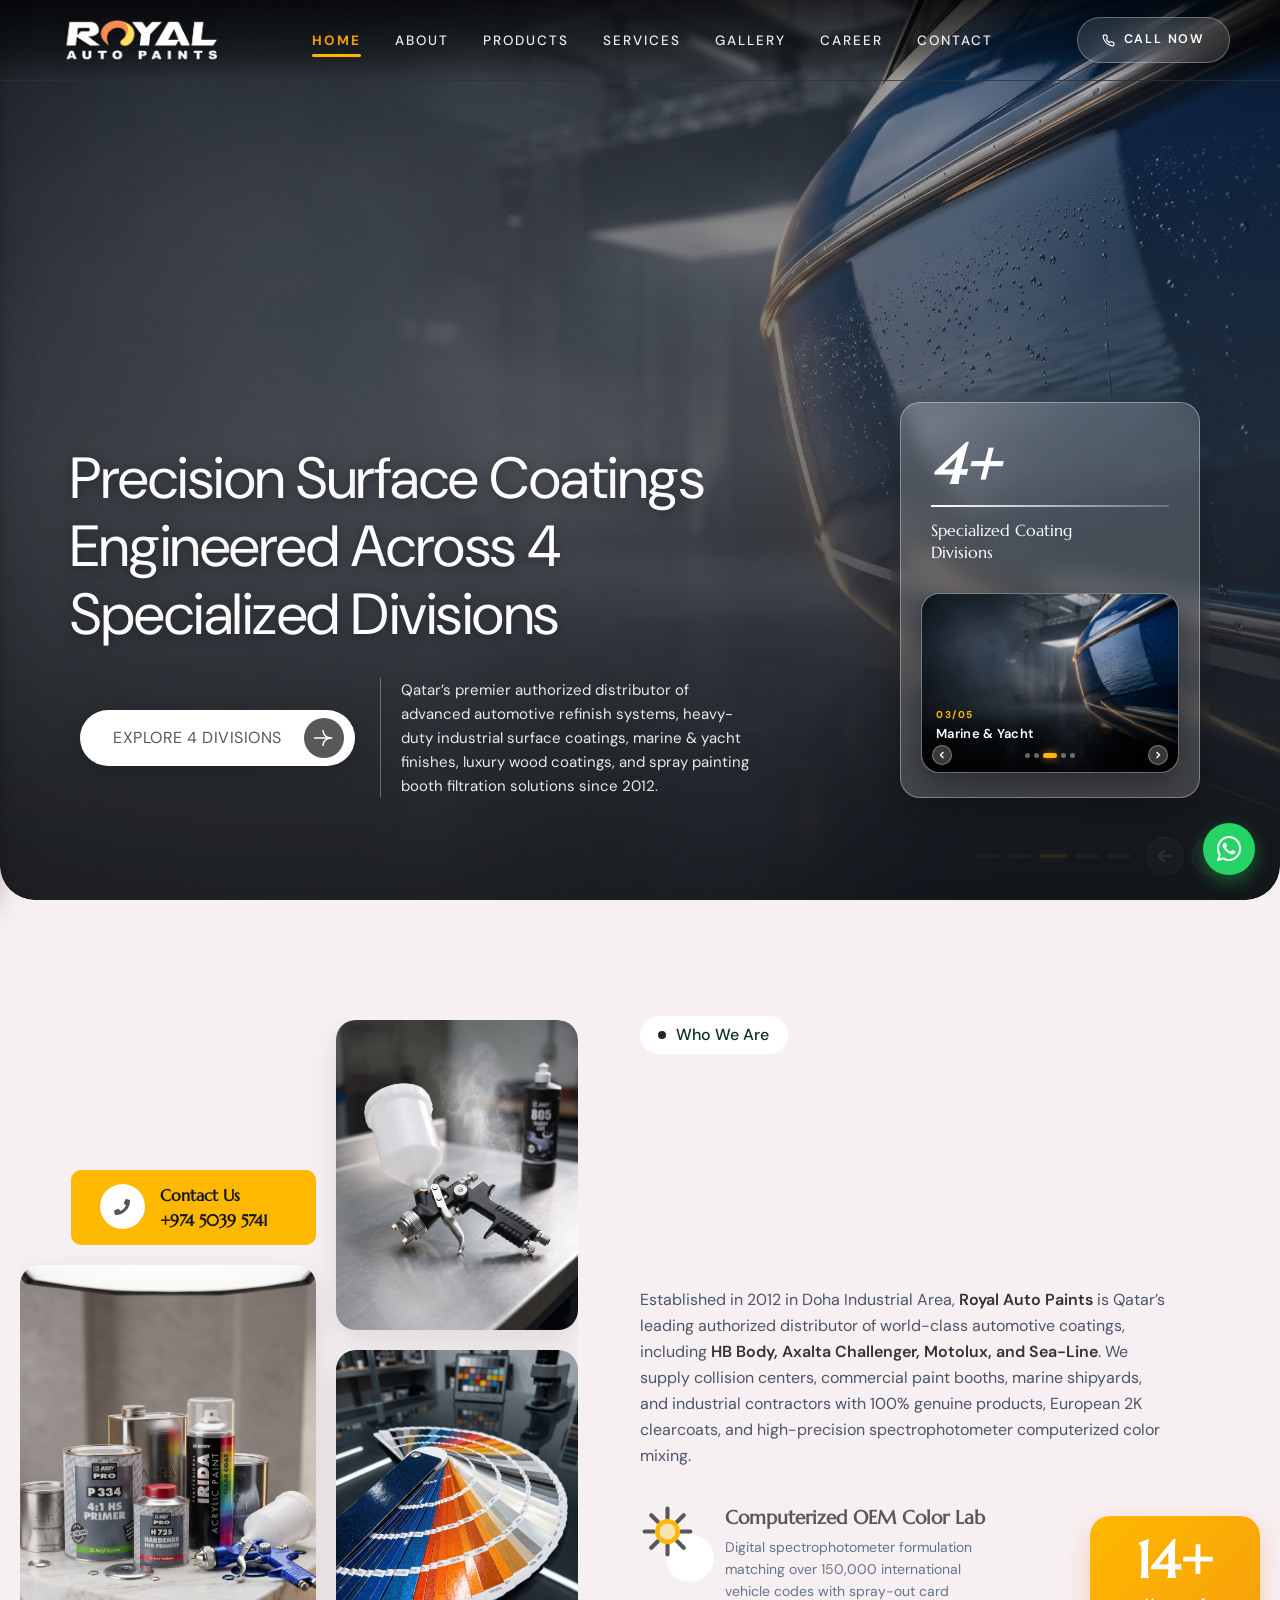
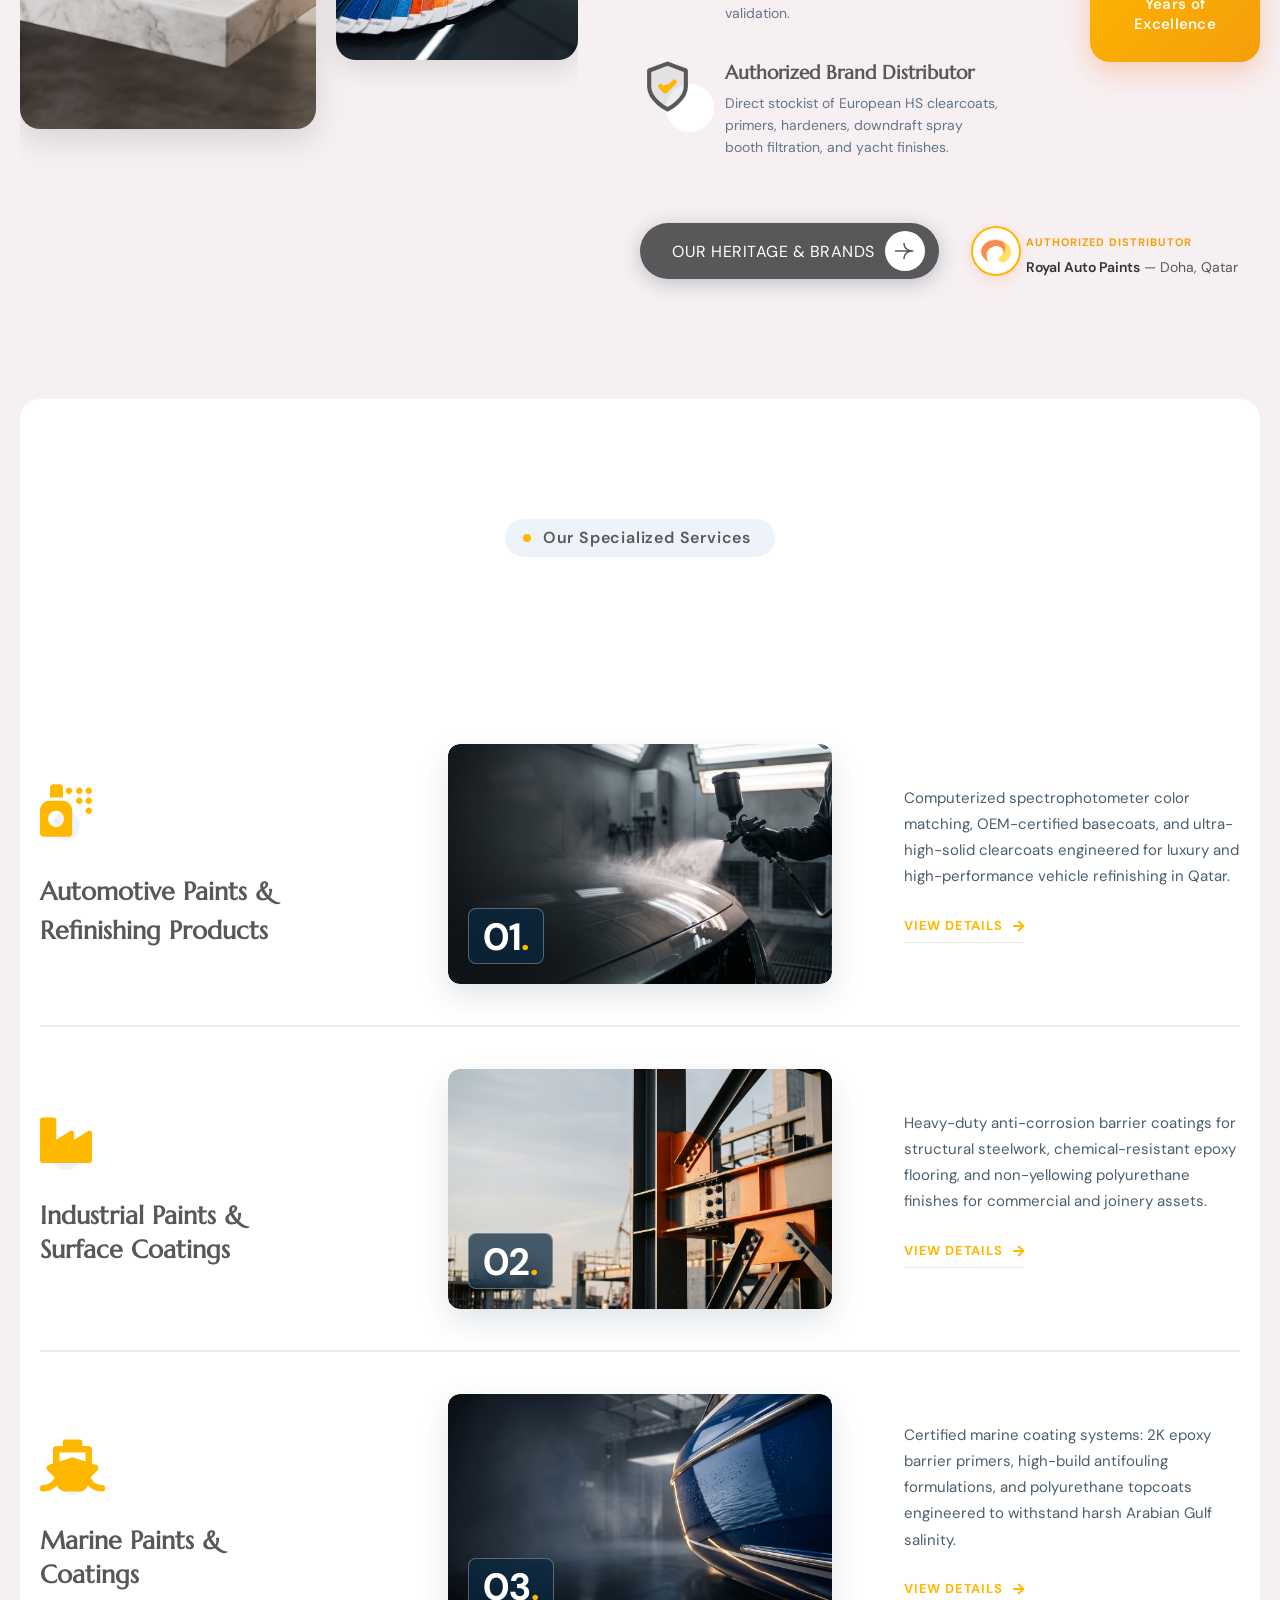
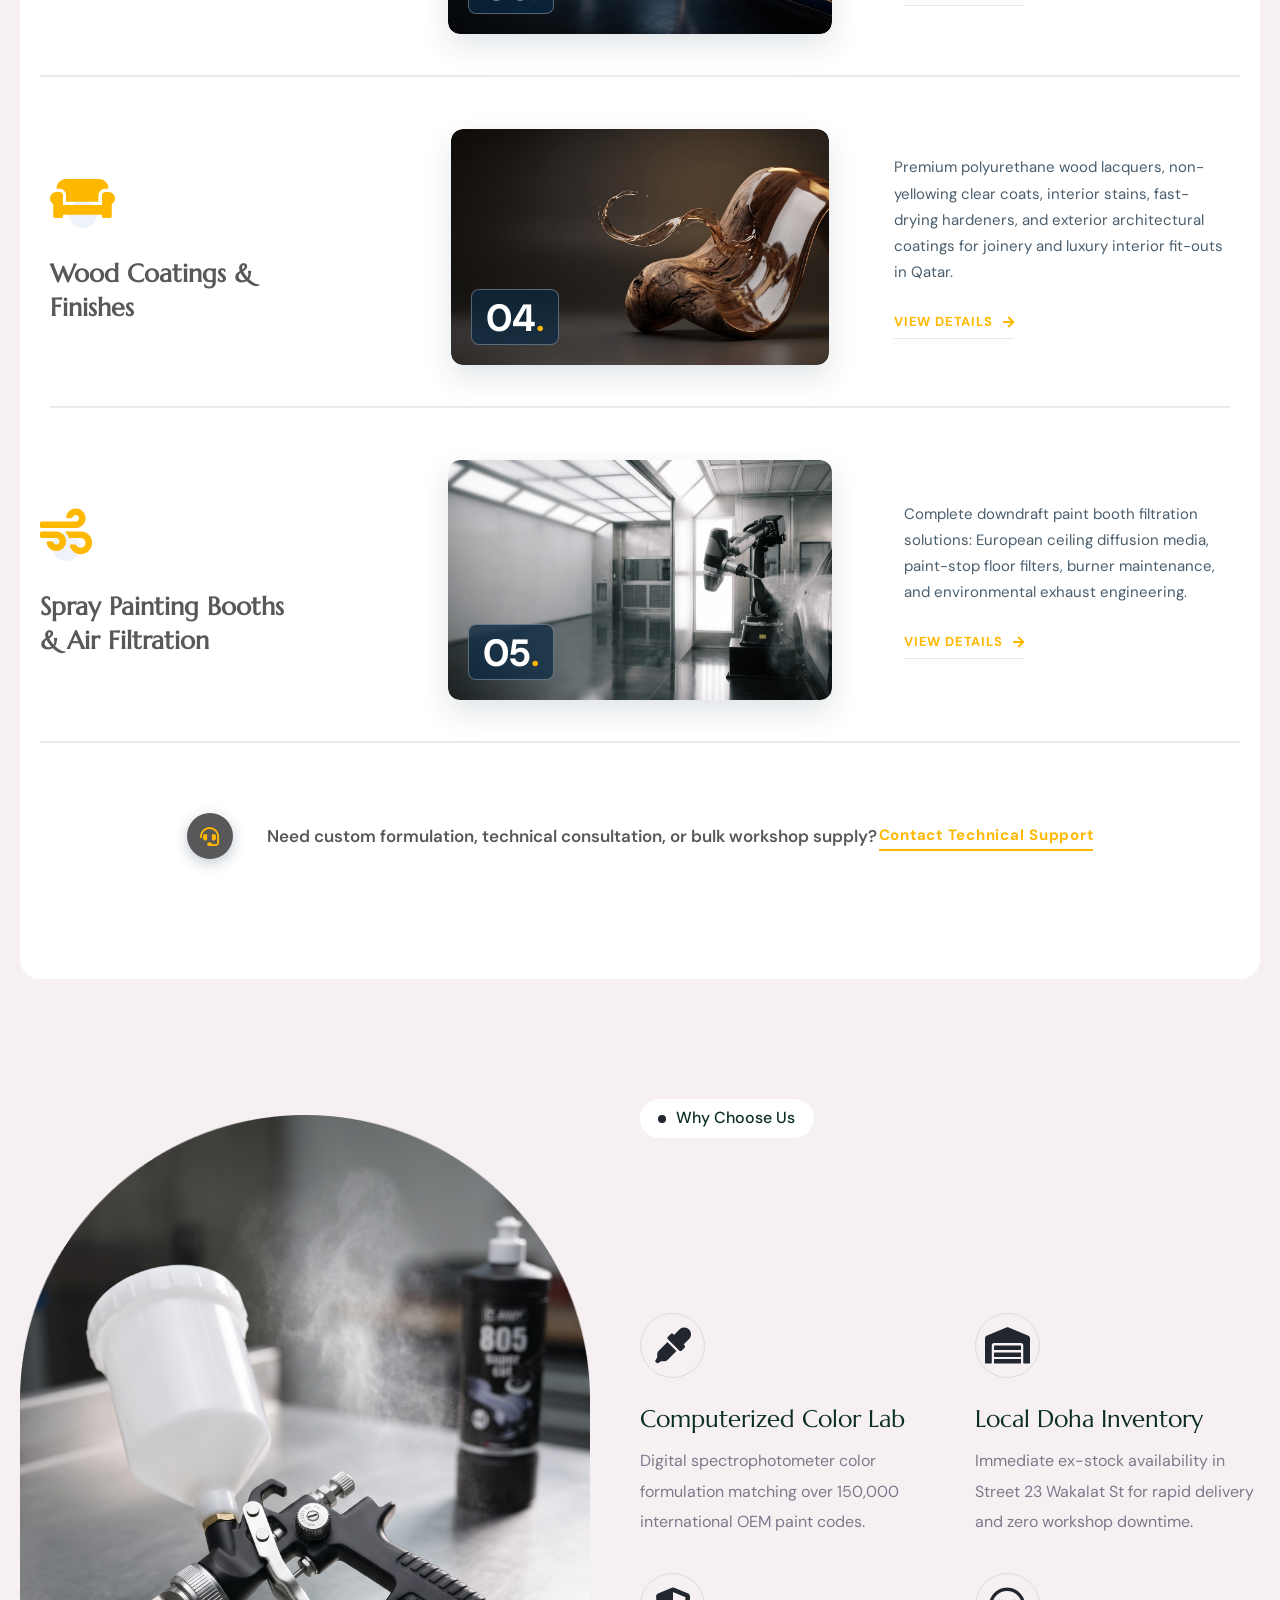
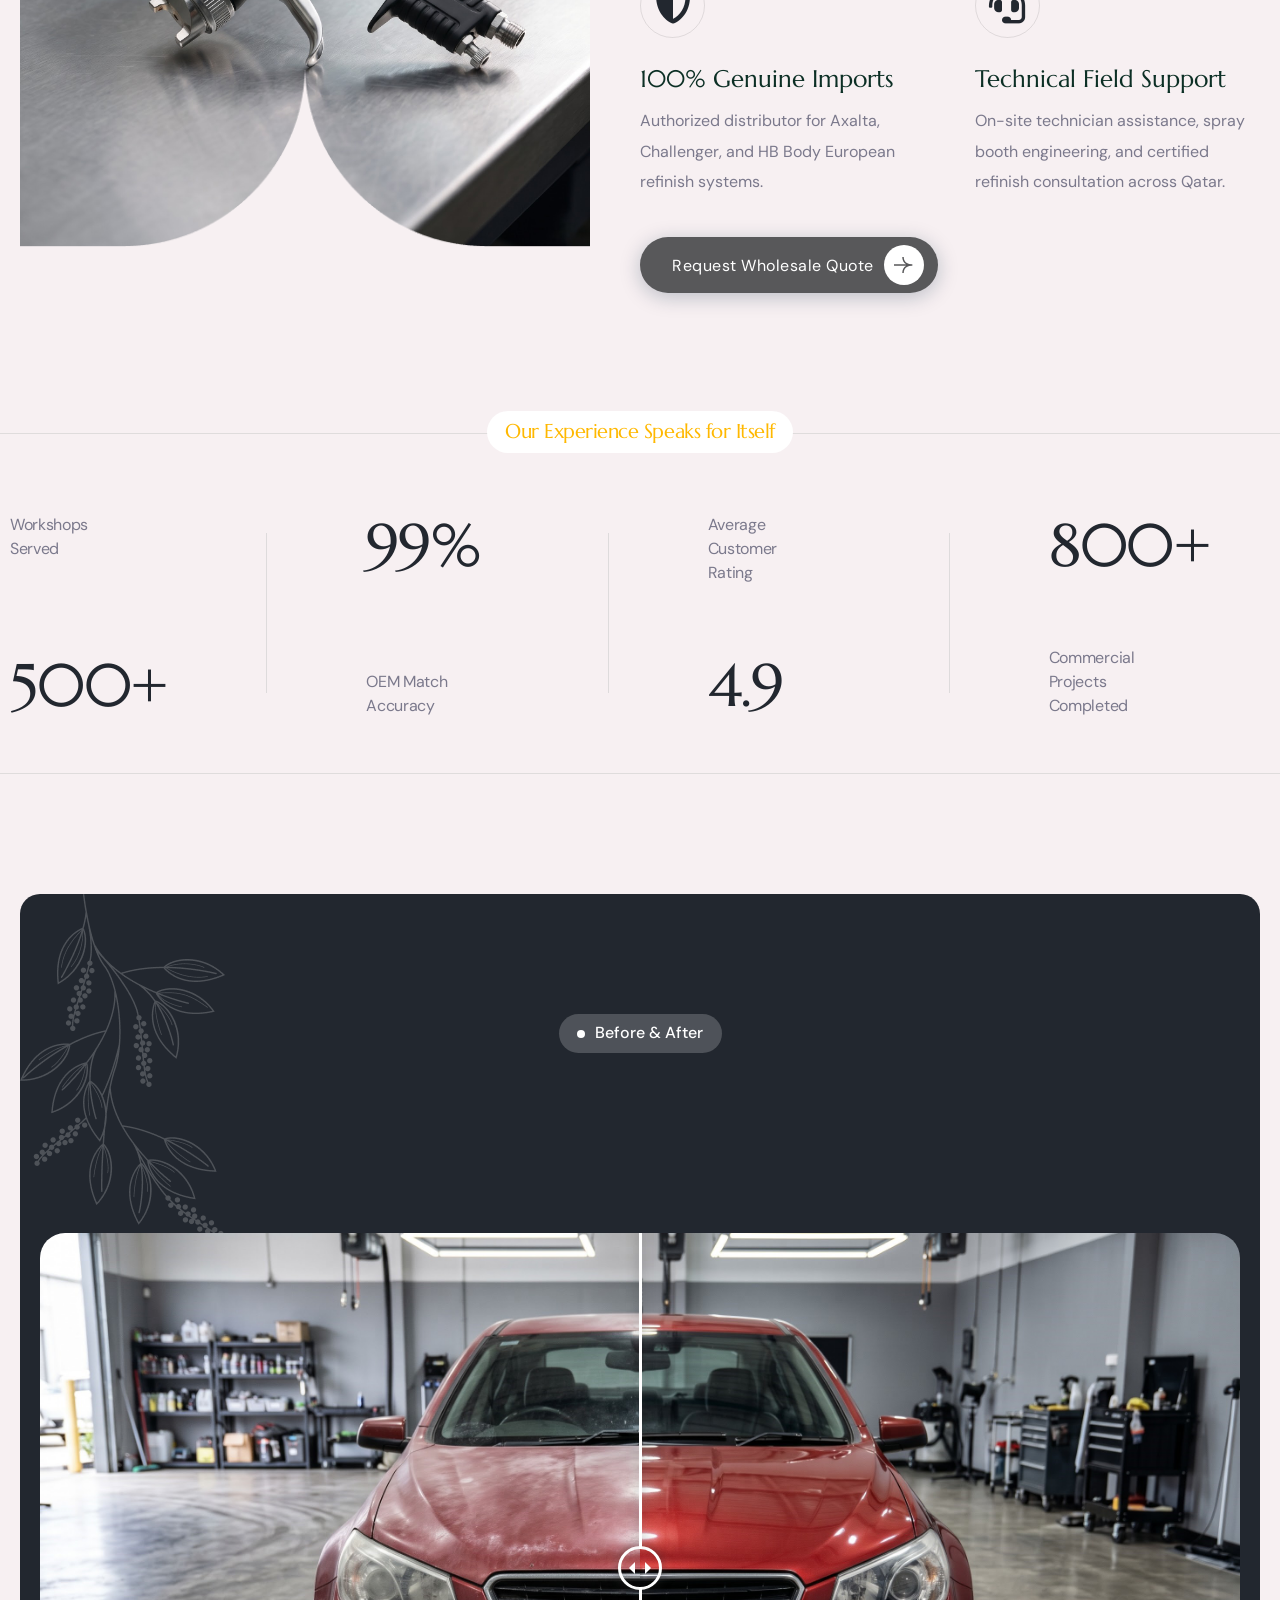
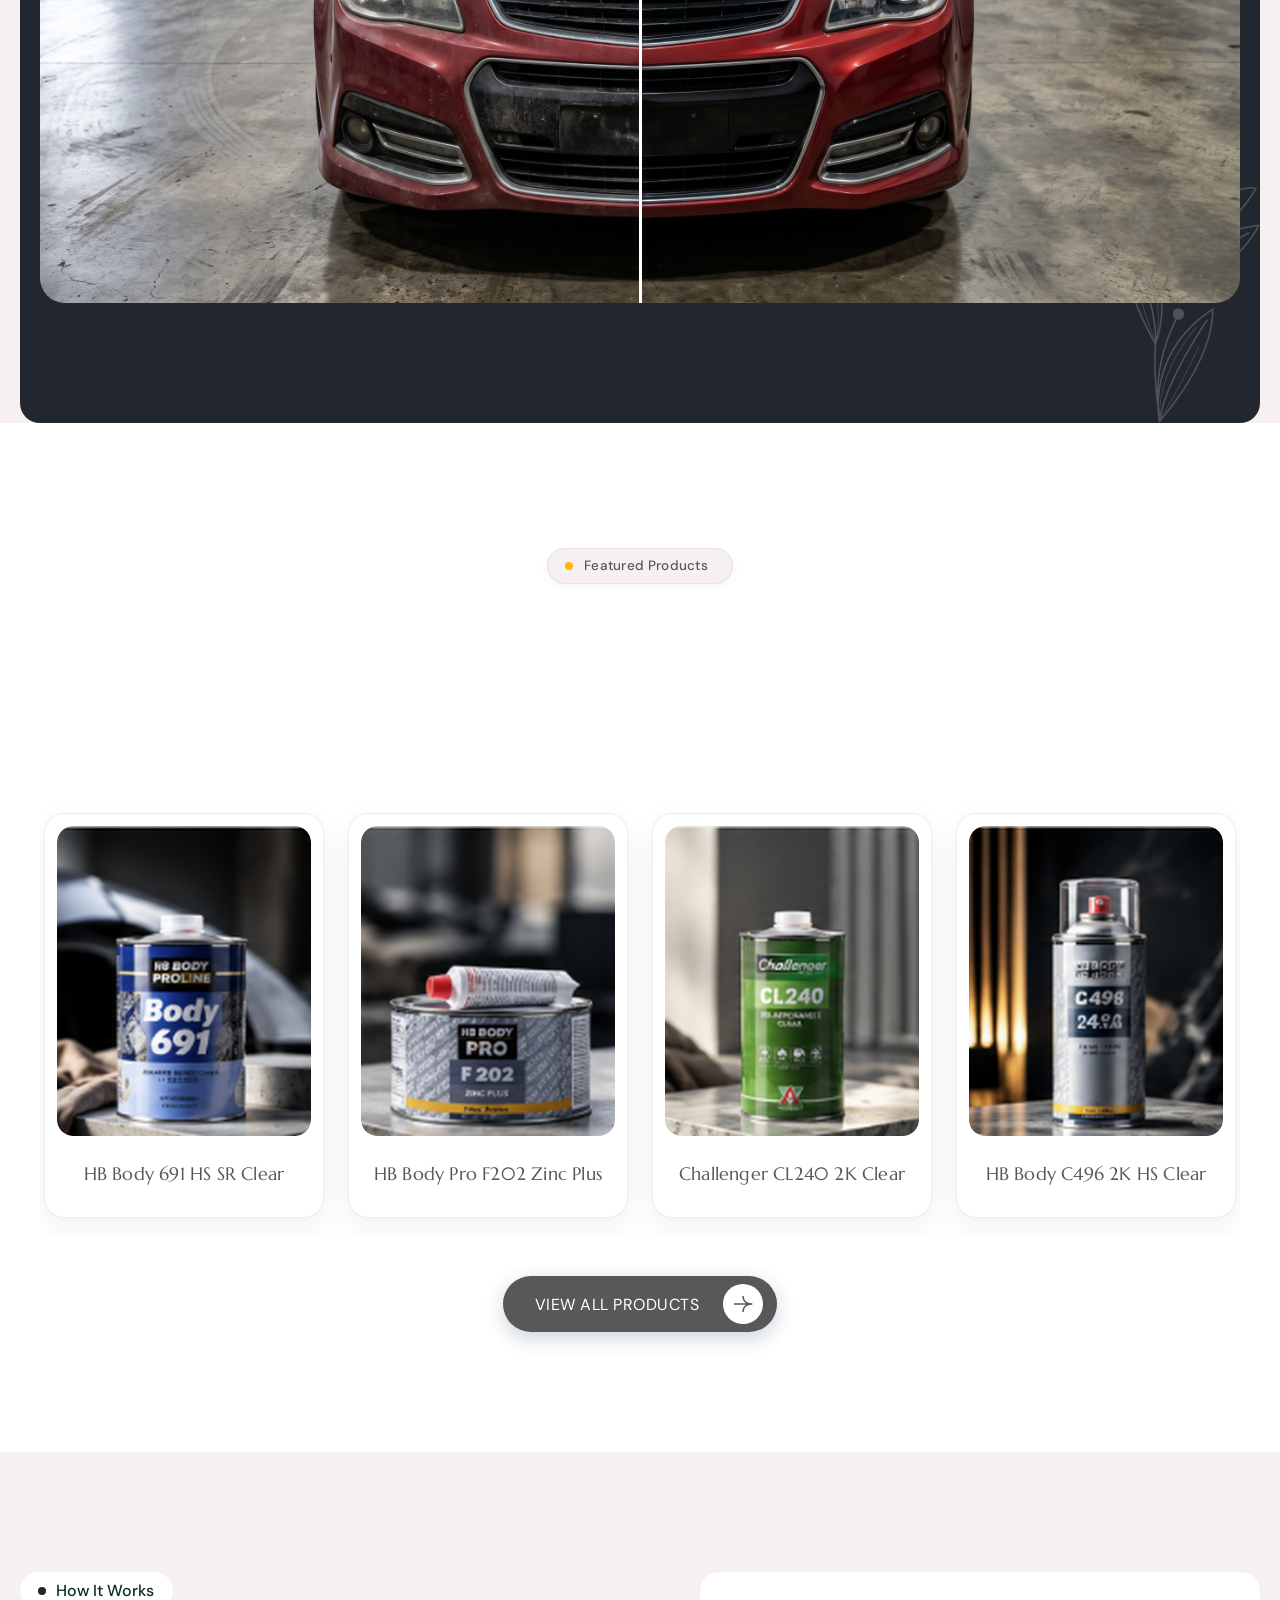
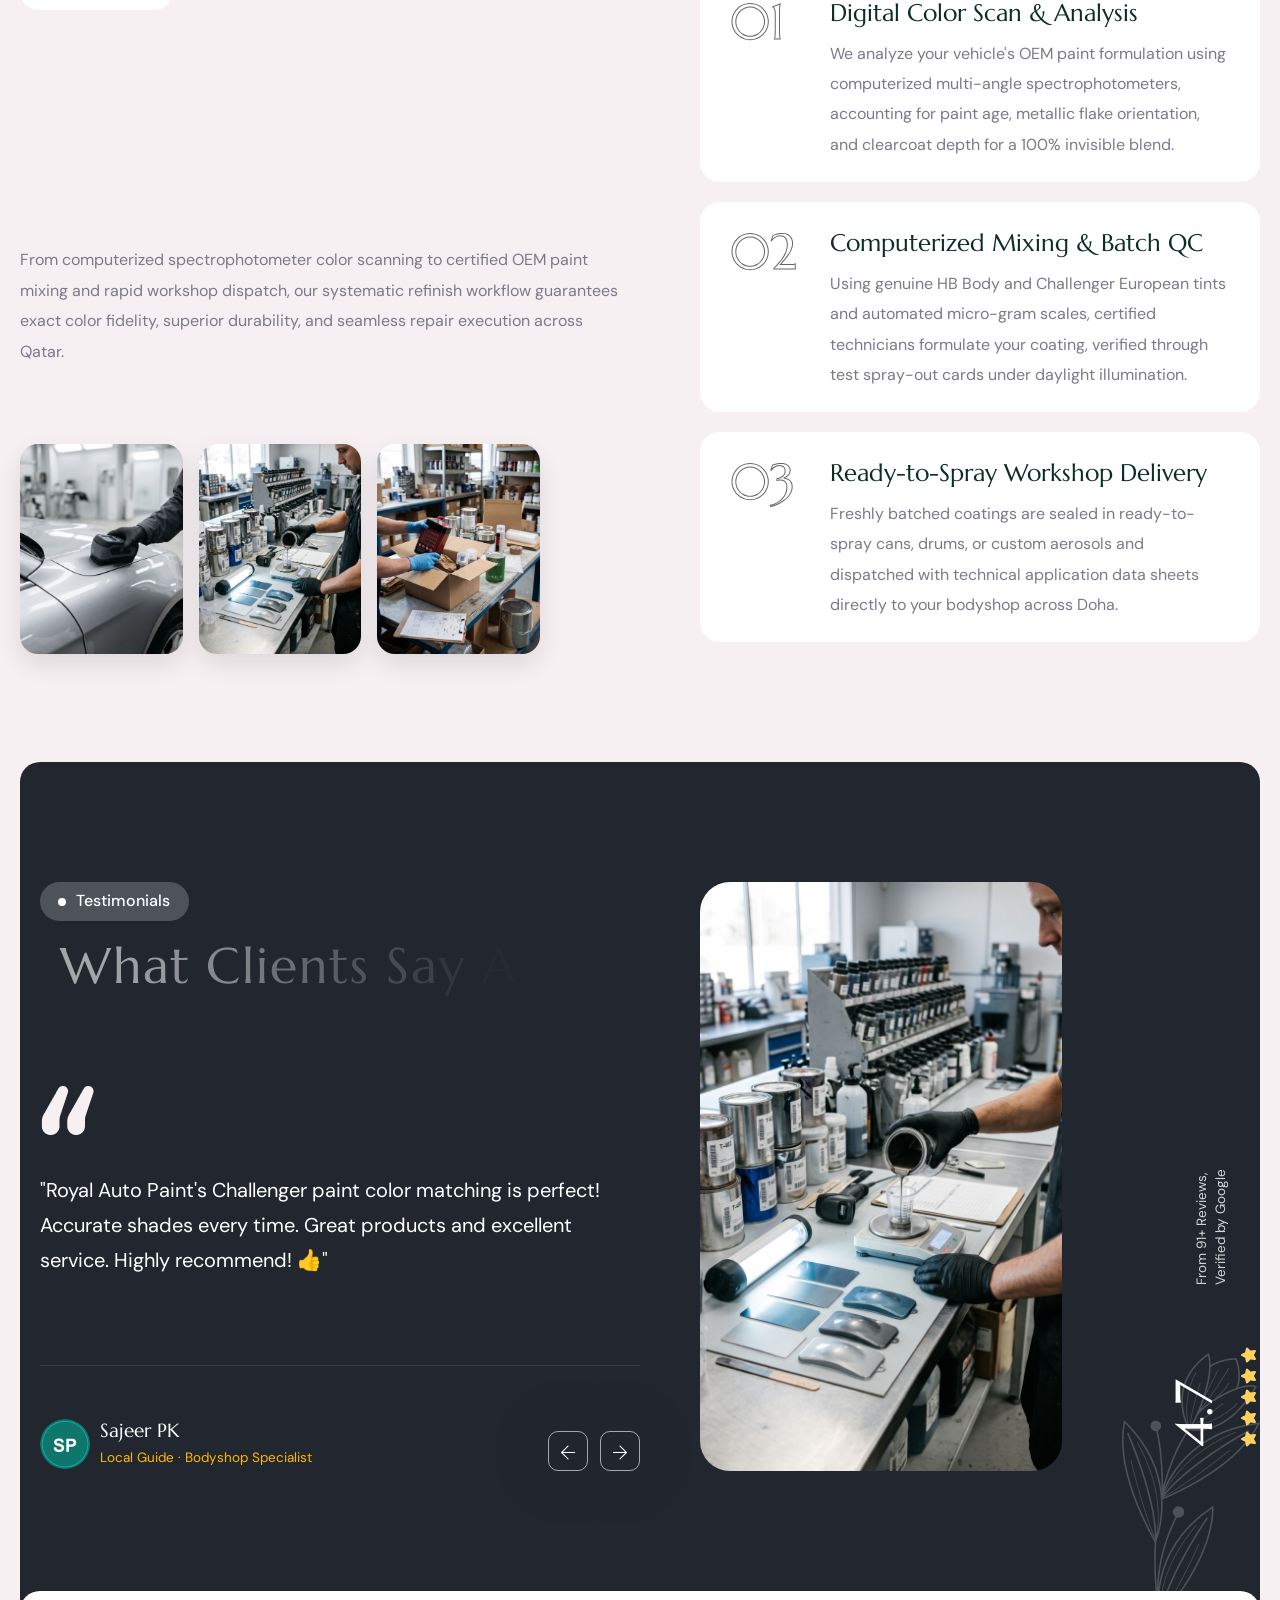
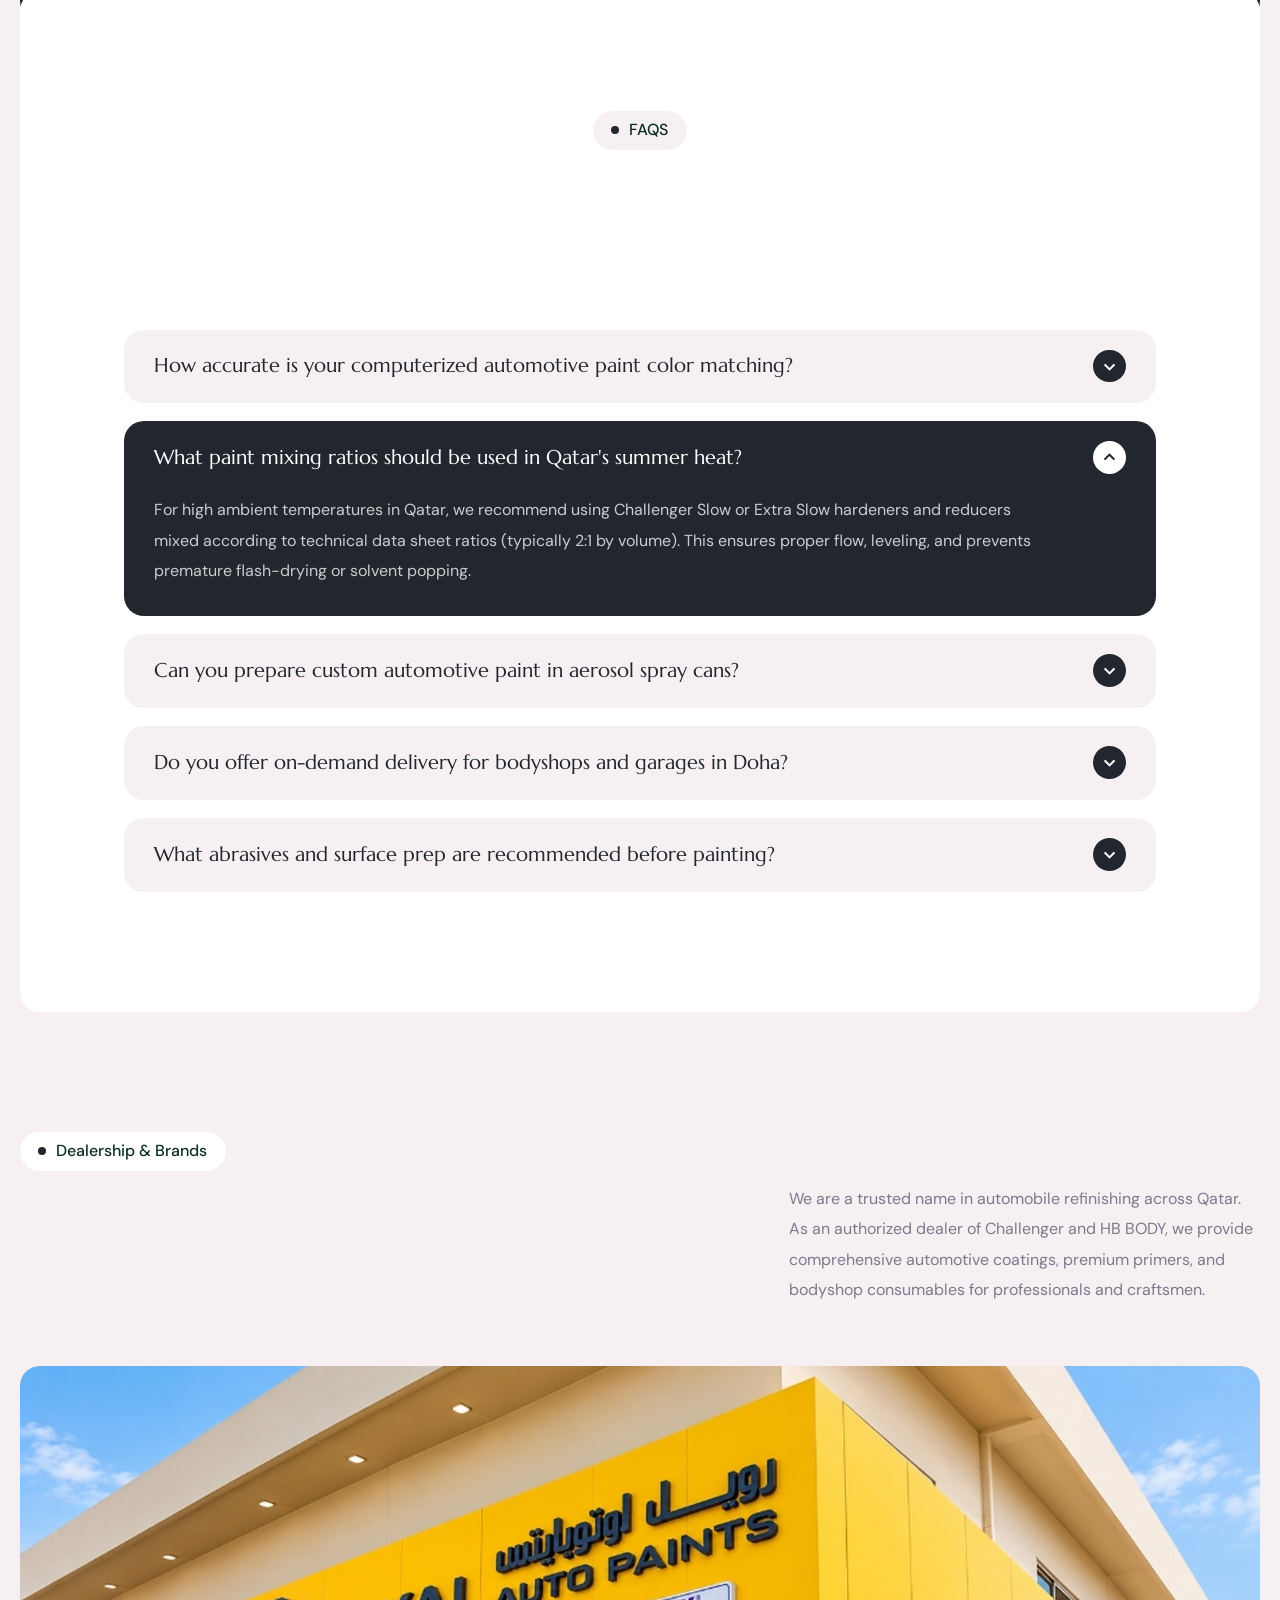
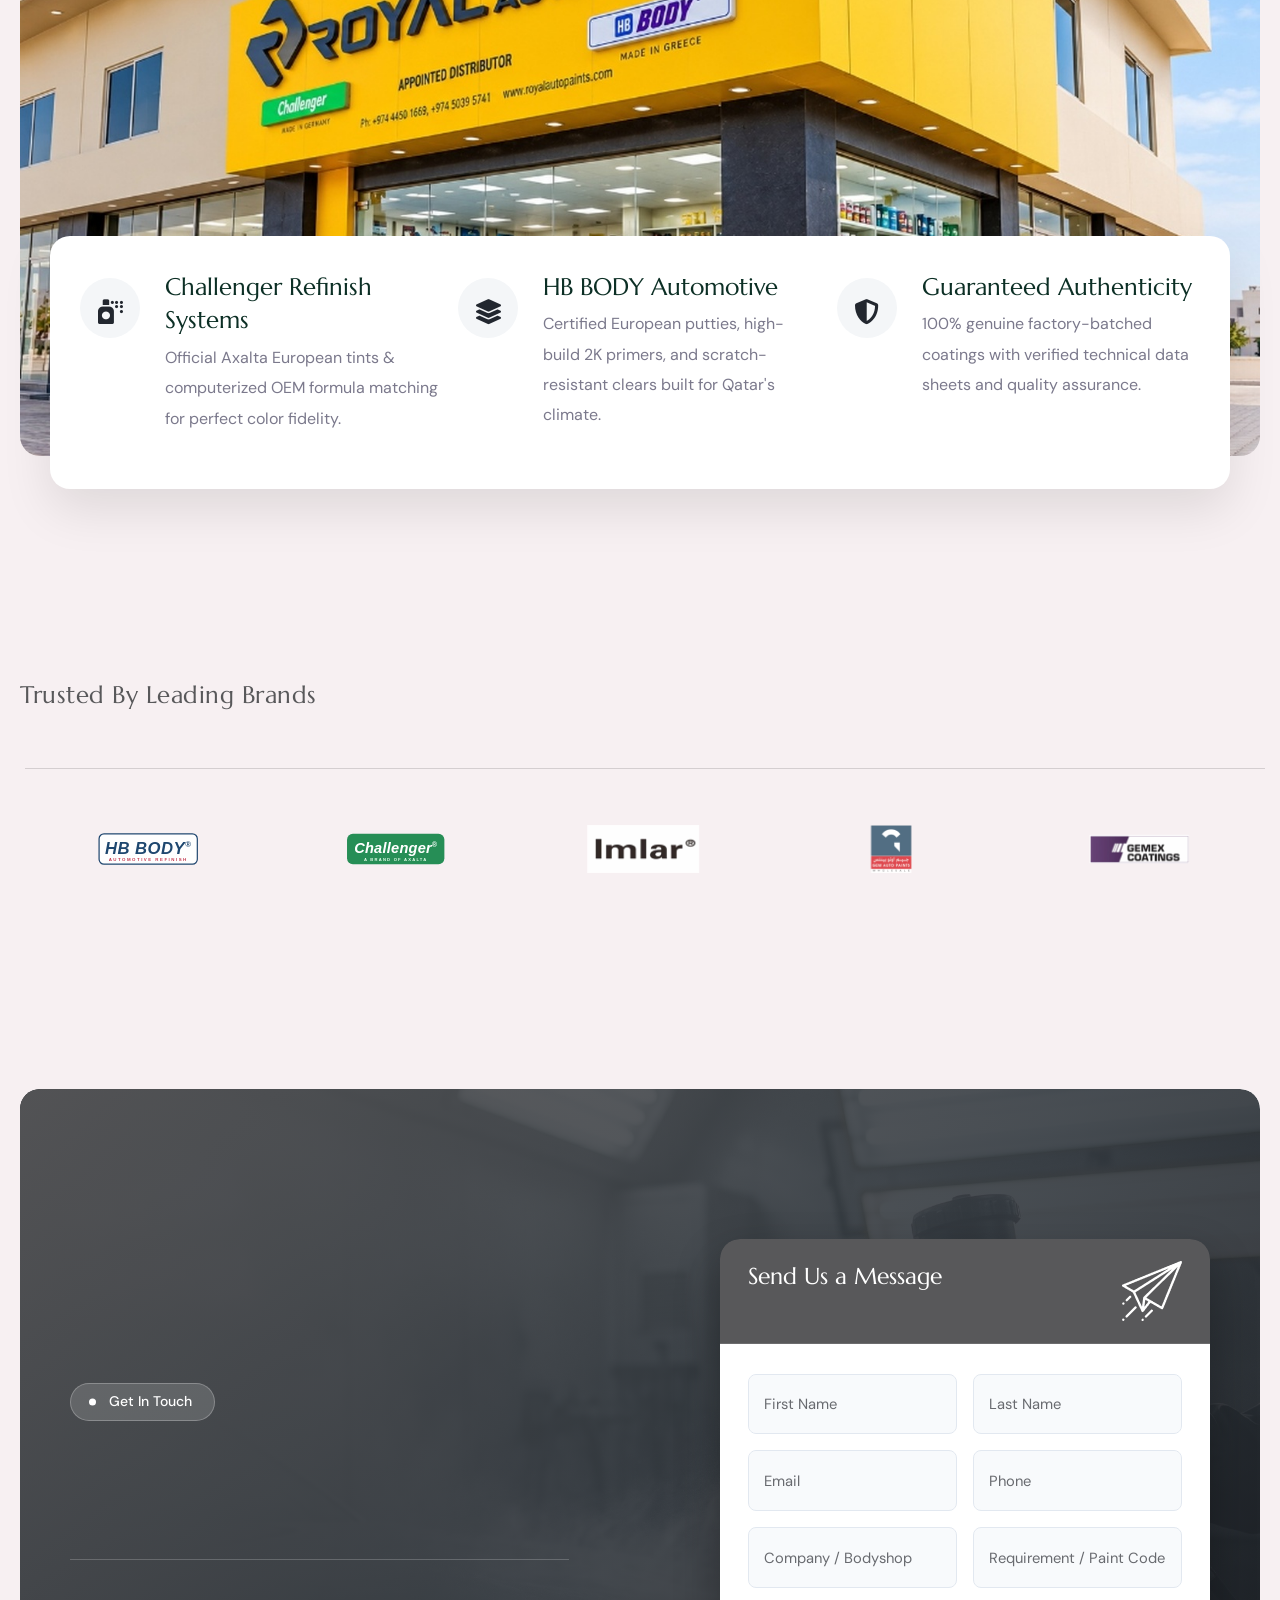
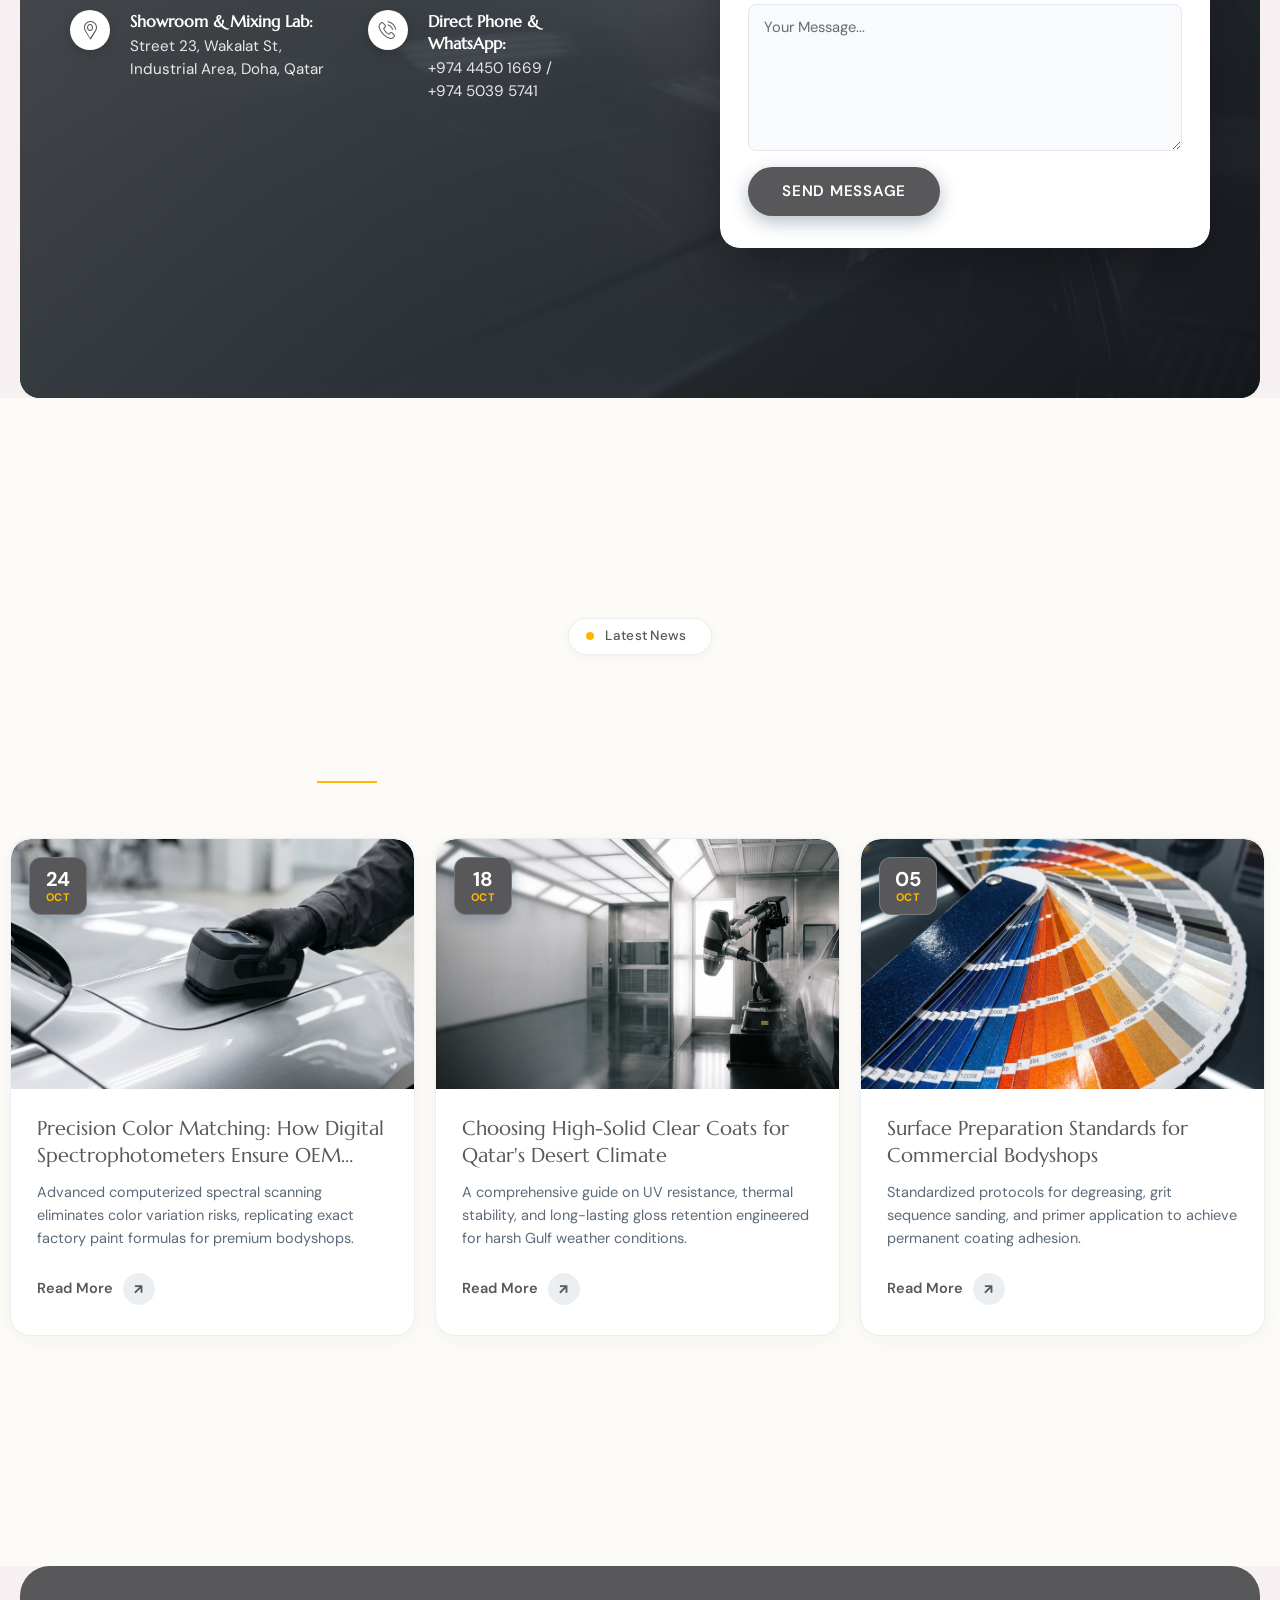
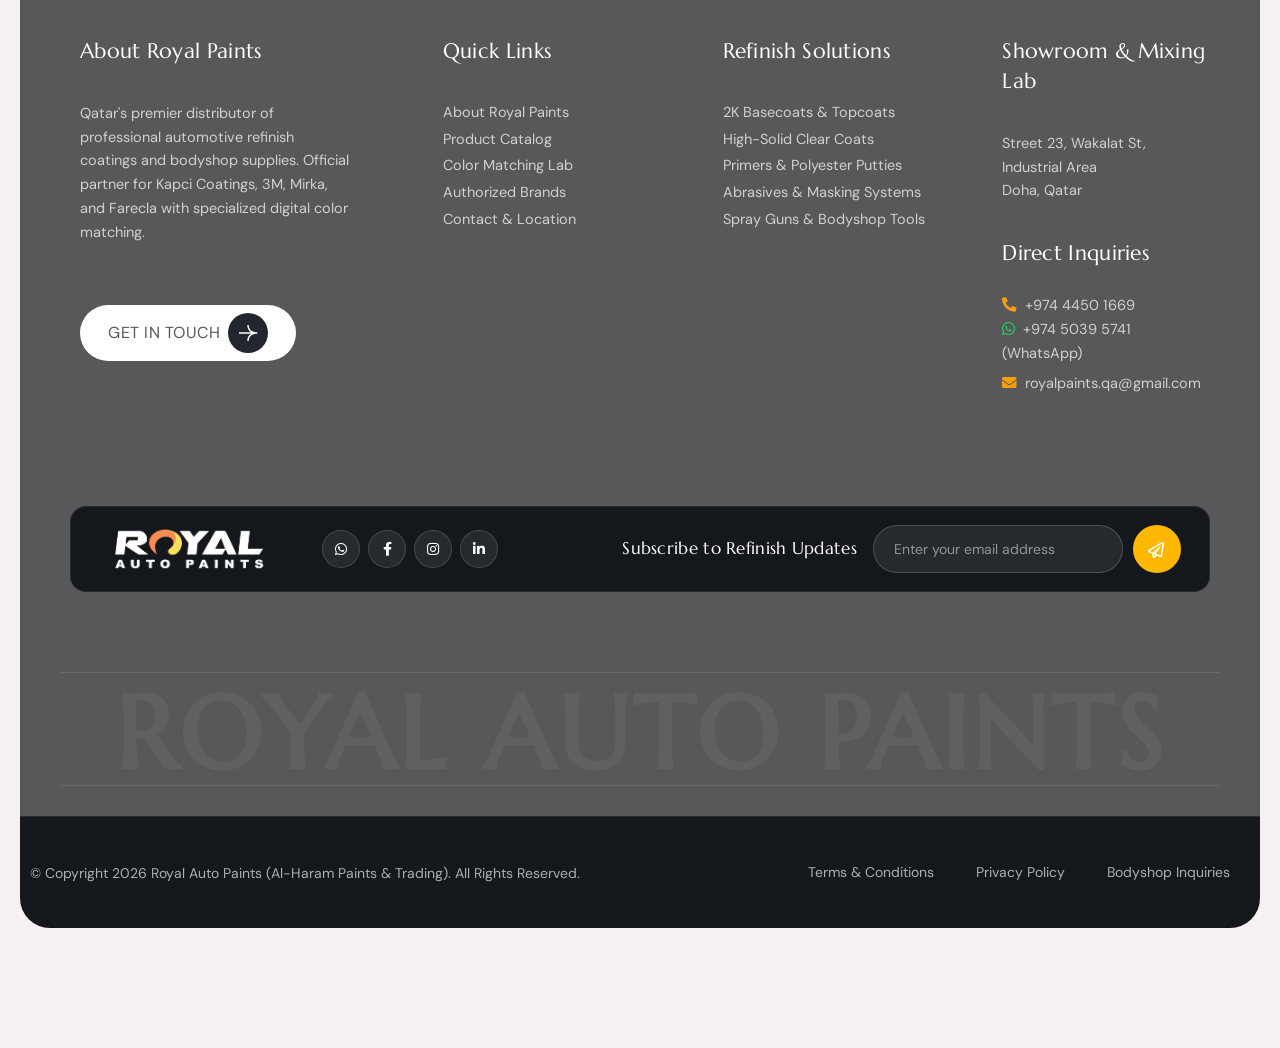
==== commit 8cc3283c: "Security hardening: localize elementor chunks, remove third-party staging API calls, sanitize RFQ ha" ====
--- a/index.html
+++ b/index.html
@@ -15,7 +15,7 @@
 	<link href="images/apple-touch-icon-72x72.png" rel="apple-touch-icon" sizes="72x72">
 	<link href="images/apple-touch-icon-114x114.png" rel="apple-touch-icon" sizes="114x114">
 	<link href="images/apple-touch-icon-144x144.png" rel="apple-touch-icon" sizes="144x144">
-	<link rel="dns-prefetch" href="//fonts.googleapis.com">
+	<link rel="dns-prefetch" href="https://fonts.googleapis.com">
 
 
 
@@ -464,7 +464,7 @@
 	<link rel="stylesheet" id="font-linear-icons-css" href="css/style.css" media="all">
 	<link rel="stylesheet" id="mascot-arrow-css" href="css/style_1.css" media="all">
 	<link rel="stylesheet" id="dermisio-google-fonts-css"
-		href="//fonts.googleapis.com/css2?family=Marcellus:wght@400&amp;display=swap&amp;family=DM+Sans:ital,opsz,wght@0,9..40,100..1000;1,9..40,100..1000&amp;display=swap&amp;display=swap"
+		href="https://fonts.googleapis.com/css2?family=Marcellus:wght@400&amp;display=swap&amp;family=DM+Sans:ital,opsz,wght@0,9..40,100..1000;1,9..40,100..1000&amp;display=swap&amp;display=swap"
 		media="all">
 	<link rel="stylesheet" id="nice-select-css" href="css/nice-select.css" media="all">
 	<link rel="stylesheet" id="elementor-frontend-css" href="css/custom-frontend.min.css" media="all">
@@ -3655,7 +3655,7 @@
 
 																					<a href=""
 																						class="tm-floating-cursor-image-item"
-																						data-cursor-image="<img src='https://dev262.kodesolution.com/greenland/wp-content/uploads/2026/03/placeholder.png' alt=''>">
+																						data-cursor-image="<img src='images/royal_favicon.png' alt=''>">
 																						<span
 																							class="elementor-repeater-item-83c0229"></span>
 																					</a>
@@ -5160,9 +5160,7 @@
 			</div>
 		</div>
 	</div>
-	<script type="speculationrules">
-{"prefetch":[{"source":"document","where":{"and":[{"href_matches":"/dermisio/*"},{"not":{"href_matches":["/dermisio/wp-*.php","/dermisio/wp-admin/*","/dermisio/wp-content/uploads/*","/dermisio/wp-content/*","/dermisio/wp-content/plugins/*","/dermisio/wp-content/themes/dermisio/*","/dermisio/*\\?(.+)"]}},{"not":{"selector_matches":"a[rel~=\"nofollow\"]"}},{"not":{"selector_matches":".no-prefetch, .no-prefetch a"}}]},"eagerness":"conservative"}]}
-</script>
+	
 	<script>(function () {
 			function maybePrefixUrlField() {
 				const value = this.value.trim()
@@ -5245,17 +5243,39 @@
 		//# sourceURL=wp-i18n-js-after
 	</script>
 	<script id="swv-js" src="js/index.js"></script>
-	<script id="contact-form-7-js-before">
-		var wpcf7 = {
-			"api": {
-				"root": "https:\/\/dev265.kodesolution.com\/dermisio\/wp-json\/",
-				"namespace": "contact-form-7\/v1"
-			},
-			"cached": 1
-		};
-		//# sourceURL=contact-form-7-js-before
+	<script id="contact-form-7-local-handler">
+		// Standalone secure RFQ form handler (Zero external server dependencies)
+		document.addEventListener('DOMContentLoaded', function () {
+			var forms = document.querySelectorAll('form.wpcf7-form');
+			forms.forEach(function (form) {
+				form.addEventListener('submit', function (e) {
+					e.preventDefault();
+					var firstName = (form.querySelector('input[name="First-name"]') || {}).value || '';
+					var lastName = (form.querySelector('input[name="Last-name"]') || {}).value || '';
+					var email = (form.querySelector('input[name="your-email"]') || {}).value || '';
+					var phone = (form.querySelector('input[name="your-phone"]') || {}).value || '';
+					var msg = (form.querySelector('textarea[name="your-message"]') || {}).value || '';
+					
+					var fullName = (firstName + ' ' + lastName).trim() || 'Valued Customer';
+					var waText = 'Hello Royal Auto Paints Qatar,\n\n' +
+								 'I would like to submit an inquiry / quote request:\n' +
+								 '- Name: ' + fullName + '\n' +
+								 '- Phone: ' + (phone || 'Not provided') + '\n' +
+								 '- Email: ' + (email || 'Not provided') + '\n' +
+								 '- Inquiry: ' + (msg || 'General Refinish Inquiry');
+					
+					var output = form.querySelector('.wpcf7-response-output');
+					if (output) {
+						output.style.display = 'block';
+						output.style.color = '#10B981';
+						output.textContent = 'Opening WhatsApp RFQ hotline (+974 5039 5741)...';
+					}
+					
+					window.open('https://wa.me/97450395741?text=' + encodeURIComponent(waText), '_blank');
+				});
+			});
+		});
 	</script>
-	<script id="contact-form-7-js" src="js/index_1.js"></script>
 	<script id="jquery-tilt-js" src="js/jquery.tilt.min.js"></script>
 	<script id="sourcebuster-js-js" src="js/sourcebuster.min.js"></script>
 	<script id="wc-order-attribution-js-extra">
@@ -5277,7 +5297,7 @@
 	<script id="jquery-ui-accordion-js" src="js/accordion.min.js"></script>
 	<script id="bootstrap-js" src="js/bootstrap.min.js"></script>
 	<script id="menuzord-js-extra">
-		var TM_MOUSEHELPER_STORAGE = { "ajax_url": "#wp-admin/admin-ajax.php", "ajax_nonce": "25f1bd0cfe", "site_url": "https://dev265.kodesolution.com/dermisio", "post_id": "7010", "is_preview_elm": "", "mobile_breakpoint_fixedrows_off": "768", "mobile_breakpoint_fixedcolumns_off": "768", "mobile_breakpoint_stacksections_off": "768", "mobile_breakpoint_fullheight_off": "1025", "mobile_breakpoint_mousehelper_off": "1025", "mouse_helper": "0", "mouse_helper_delay": "1", "mouse_helper_centered": "0", "msg_mouse_helper_anchor": "", "mouse_helper_on_swiper_slider": "1" };
+		var TM_MOUSEHELPER_STORAGE = { "ajax_url": "#wp-admin/admin-ajax.php", "ajax_nonce": "25f1bd0cfe", "site_url": "", "post_id": "7010", "is_preview_elm": "", "mobile_breakpoint_fixedrows_off": "768", "mobile_breakpoint_fixedcolumns_off": "768", "mobile_breakpoint_stacksections_off": "768", "mobile_breakpoint_fullheight_off": "1025", "mobile_breakpoint_mousehelper_off": "1025", "mouse_helper": "0", "mouse_helper_delay": "1", "mouse_helper_centered": "0", "msg_mouse_helper_anchor": "", "mouse_helper_on_swiper_slider": "1" };
 		//# sourceURL=menuzord-js-extra
 	</script>
 	<script id="menuzord-js" src="js/menuzord.js"></script>
@@ -5305,7 +5325,7 @@
 	<script id="elementor-webpack-runtime-js" src="js/webpack.runtime.min.js"></script>
 	<script id="elementor-frontend-modules-js" src="js/frontend-modules.min.js"></script>
 	<script id="elementor-frontend-js-before">
-		var elementorFrontendConfig = { "environmentMode": { "edit": false, "wpPreview": false, "isScriptDebug": false }, "i18n": { "shareOnFacebook": "Share on Facebook", "shareOnX": "Share on X", "pinIt": "Pin it", "download": "Download", "downloadImage": "Download image", "fullscreen": "Fullscreen", "zoom": "Zoom", "share": "Share", "playVideo": "Play Video", "previous": "Previous", "next": "Next", "close": "Close", "a11yCarouselPrevSlideMessage": "Previous slide", "a11yCarouselNextSlideMessage": "Next slide", "a11yCarouselFirstSlideMessage": "This is the first slide", "a11yCarouselLastSlideMessage": "This is the last slide", "a11yCarouselPaginationBulletMessage": "Go to slide" }, "is_rtl": false, "breakpoints": { "xs": 0, "sm": 480, "md": 768, "lg": 1025, "xl": 1440, "xxl": 1600 }, "responsive": { "breakpoints": { "mobile": { "label": "Mobile Portrait", "value": 767, "default_value": 767, "direction": "max", "is_enabled": true }, "mobile_extra": { "label": "Mobile Landscape", "value": 880, "default_value": 880, "direction": "max", "is_enabled": true }, "tablet": { "label": "Tablet Portrait", "value": 1024, "default_value": 1024, "direction": "max", "is_enabled": true }, "tablet_extra": { "label": "Tablet Landscape", "value": 1200, "default_value": 1200, "direction": "max", "is_enabled": true }, "laptop": { "label": "Laptop", "value": 1366, "default_value": 1366, "direction": "max", "is_enabled": true }, "widescreen": { "label": "Widescreen", "value": 2400, "default_value": 2400, "direction": "min", "is_enabled": false } }, "hasCustomBreakpoints": true }, "version": "4.3.2", "is_static": false, "experimentalFeatures": { "additional_custom_breakpoints": true, "container": true, "e_optimized_markup": true, "nested-elements": true, "e_atomic_elements": true, "e_opt_in_v4": true, "import-export-customization": true }, "urls": { "assets": "https:\/\/dev265.kodesolution.com\/dermisio\/wp-content\/plugins\/elementor\/assets\/", "ajaxurl": "https:\/\/dev265.kodesolution.com\/dermisio\/wp-admin\/admin-ajax.php", "uploadUrl": "https:\/\/dev265.kodesolution.com\/dermisio\/wp-content\/uploads" }, "nonces": { "floatingButtonsClickTracking": "9242db068f", "atomicFormsSendForm": "1d7d3fb14f" }, "swiperClass": "swiper", "settings": { "page": [], "editorPreferences": [] }, "kit": { "active_breakpoints": ["viewport_mobile", "viewport_mobile_extra", "viewport_tablet", "viewport_tablet_extra", "viewport_laptop"], "global_image_lightbox": "yes", "lightbox_enable_counter": "yes", "lightbox_enable_fullscreen": "yes", "lightbox_enable_zoom": "yes", "lightbox_enable_share": "yes", "lightbox_title_src": "title", "lightbox_description_src": "description" }, "post": { "id": 7010, "title": "Dermisio%20%E2%80%93%20My%20WordPress%20Blog", "excerpt": "", "featuredImage": false } };
+		var elementorFrontendConfig = { "environmentMode": { "edit": false, "wpPreview": false, "isScriptDebug": false }, "i18n": { "shareOnFacebook": "Share on Facebook", "shareOnX": "Share on X", "pinIt": "Pin it", "download": "Download", "downloadImage": "Download image", "fullscreen": "Fullscreen", "zoom": "Zoom", "share": "Share", "playVideo": "Play Video", "previous": "Previous", "next": "Next", "close": "Close", "a11yCarouselPrevSlideMessage": "Previous slide", "a11yCarouselNextSlideMessage": "Next slide", "a11yCarouselFirstSlideMessage": "This is the first slide", "a11yCarouselLastSlideMessage": "This is the last slide", "a11yCarouselPaginationBulletMessage": "Go to slide" }, "is_rtl": false, "breakpoints": { "xs": 0, "sm": 480, "md": 768, "lg": 1025, "xl": 1440, "xxl": 1600 }, "responsive": { "breakpoints": { "mobile": { "label": "Mobile Portrait", "value": 767, "default_value": 767, "direction": "max", "is_enabled": true }, "mobile_extra": { "label": "Mobile Landscape", "value": 880, "default_value": 880, "direction": "max", "is_enabled": true }, "tablet": { "label": "Tablet Portrait", "value": 1024, "default_value": 1024, "direction": "max", "is_enabled": true }, "tablet_extra": { "label": "Tablet Landscape", "value": 1200, "default_value": 1200, "direction": "max", "is_enabled": true }, "laptop": { "label": "Laptop", "value": 1366, "default_value": 1366, "direction": "max", "is_enabled": true }, "widescreen": { "label": "Widescreen", "value": 2400, "default_value": 2400, "direction": "min", "is_enabled": false } }, "hasCustomBreakpoints": true }, "version": "4.3.2", "is_static": false, "experimentalFeatures": { "additional_custom_breakpoints": true, "container": true, "e_optimized_markup": true, "nested-elements": true, "e_atomic_elements": true, "e_opt_in_v4": true, "import-export-customization": true }, "urls": { "assets": "", "ajaxurl": "#", "uploadUrl": "" }, "nonces": { "floatingButtonsClickTracking": "9242db068f", "atomicFormsSendForm": "1d7d3fb14f" }, "swiperClass": "swiper", "settings": { "page": [], "editorPreferences": [] }, "kit": { "active_breakpoints": ["viewport_mobile", "viewport_mobile_extra", "viewport_tablet", "viewport_tablet_extra", "viewport_laptop"], "global_image_lightbox": "yes", "lightbox_enable_counter": "yes", "lightbox_enable_fullscreen": "yes", "lightbox_enable_zoom": "yes", "lightbox_enable_share": "yes", "lightbox_title_src": "title", "lightbox_description_src": "description" }, "post": { "id": 7010, "title": "Dermisio%20%E2%80%93%20My%20WordPress%20Blog", "excerpt": "", "featuredImage": false } };
 		//# sourceURL=elementor-frontend-js-before
 	</script>
 	<script id="elementor-frontend-js" src="js/frontend.min.js"></script>
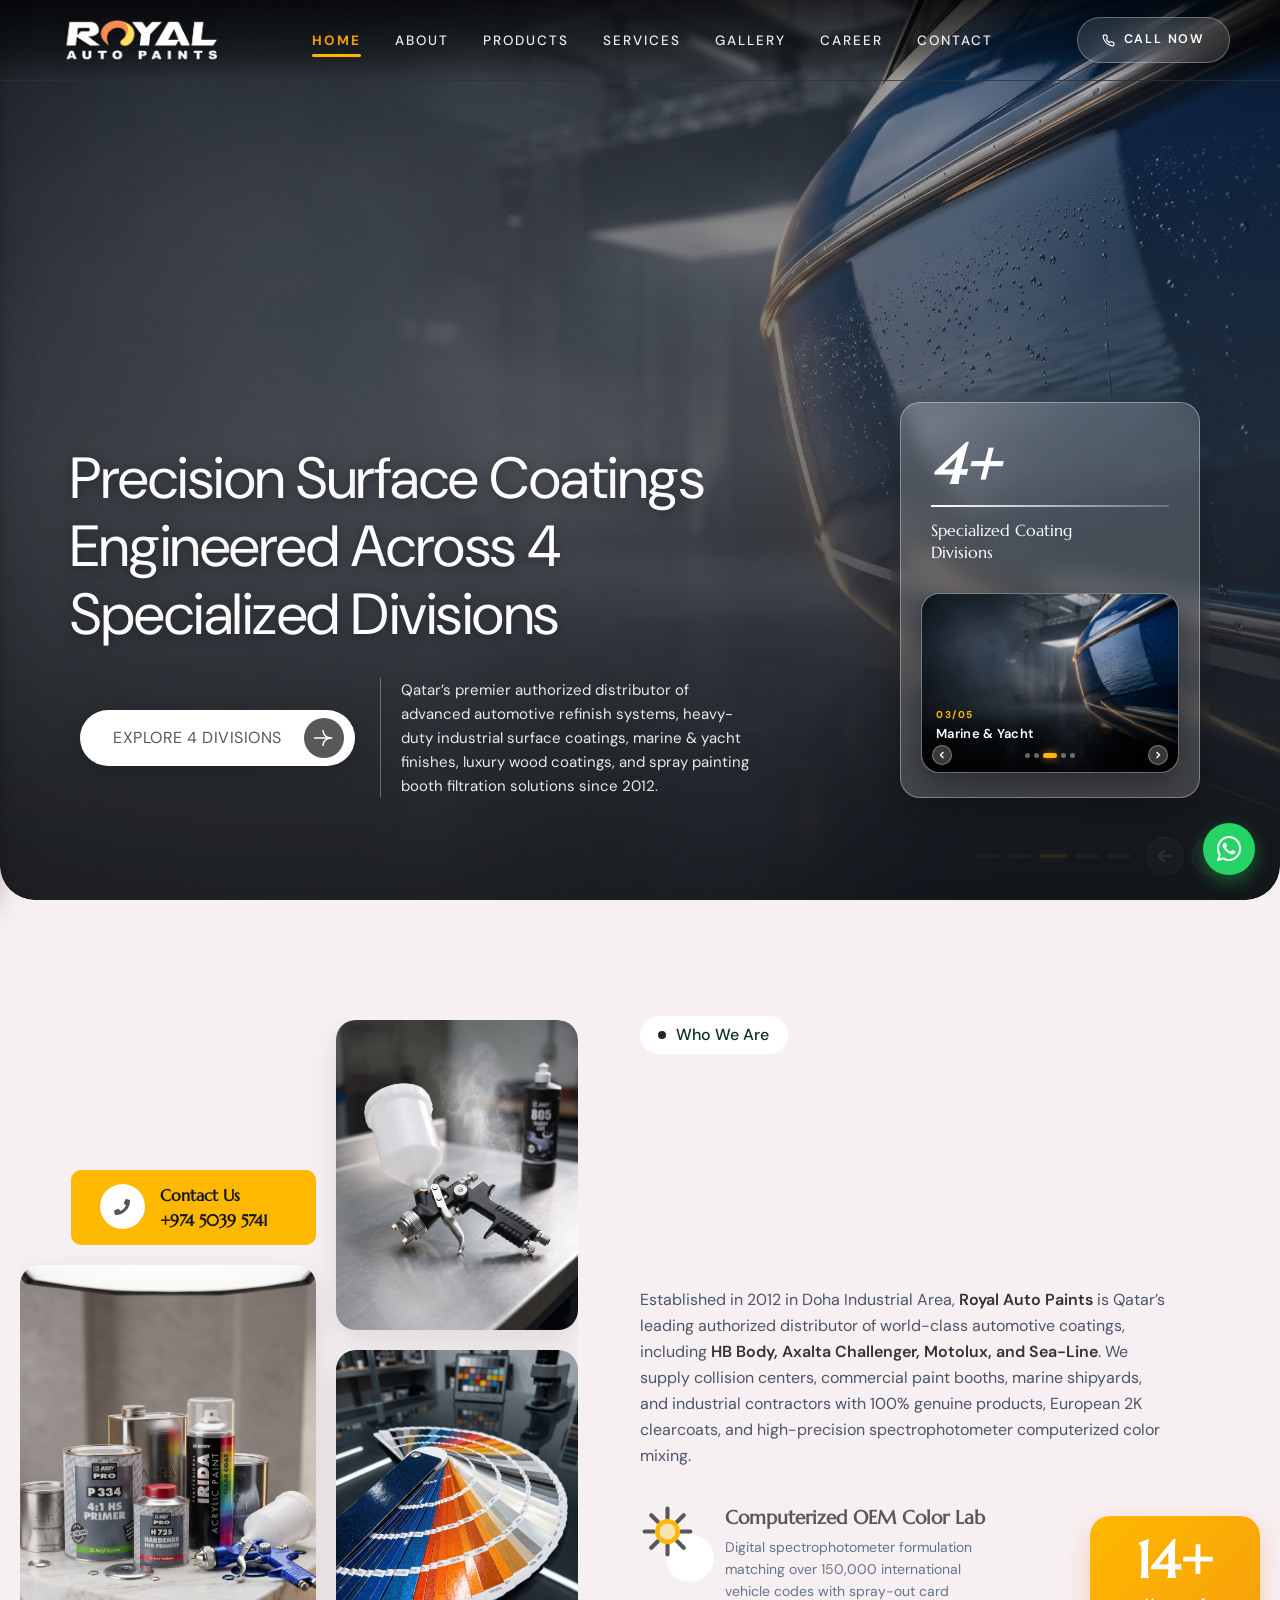
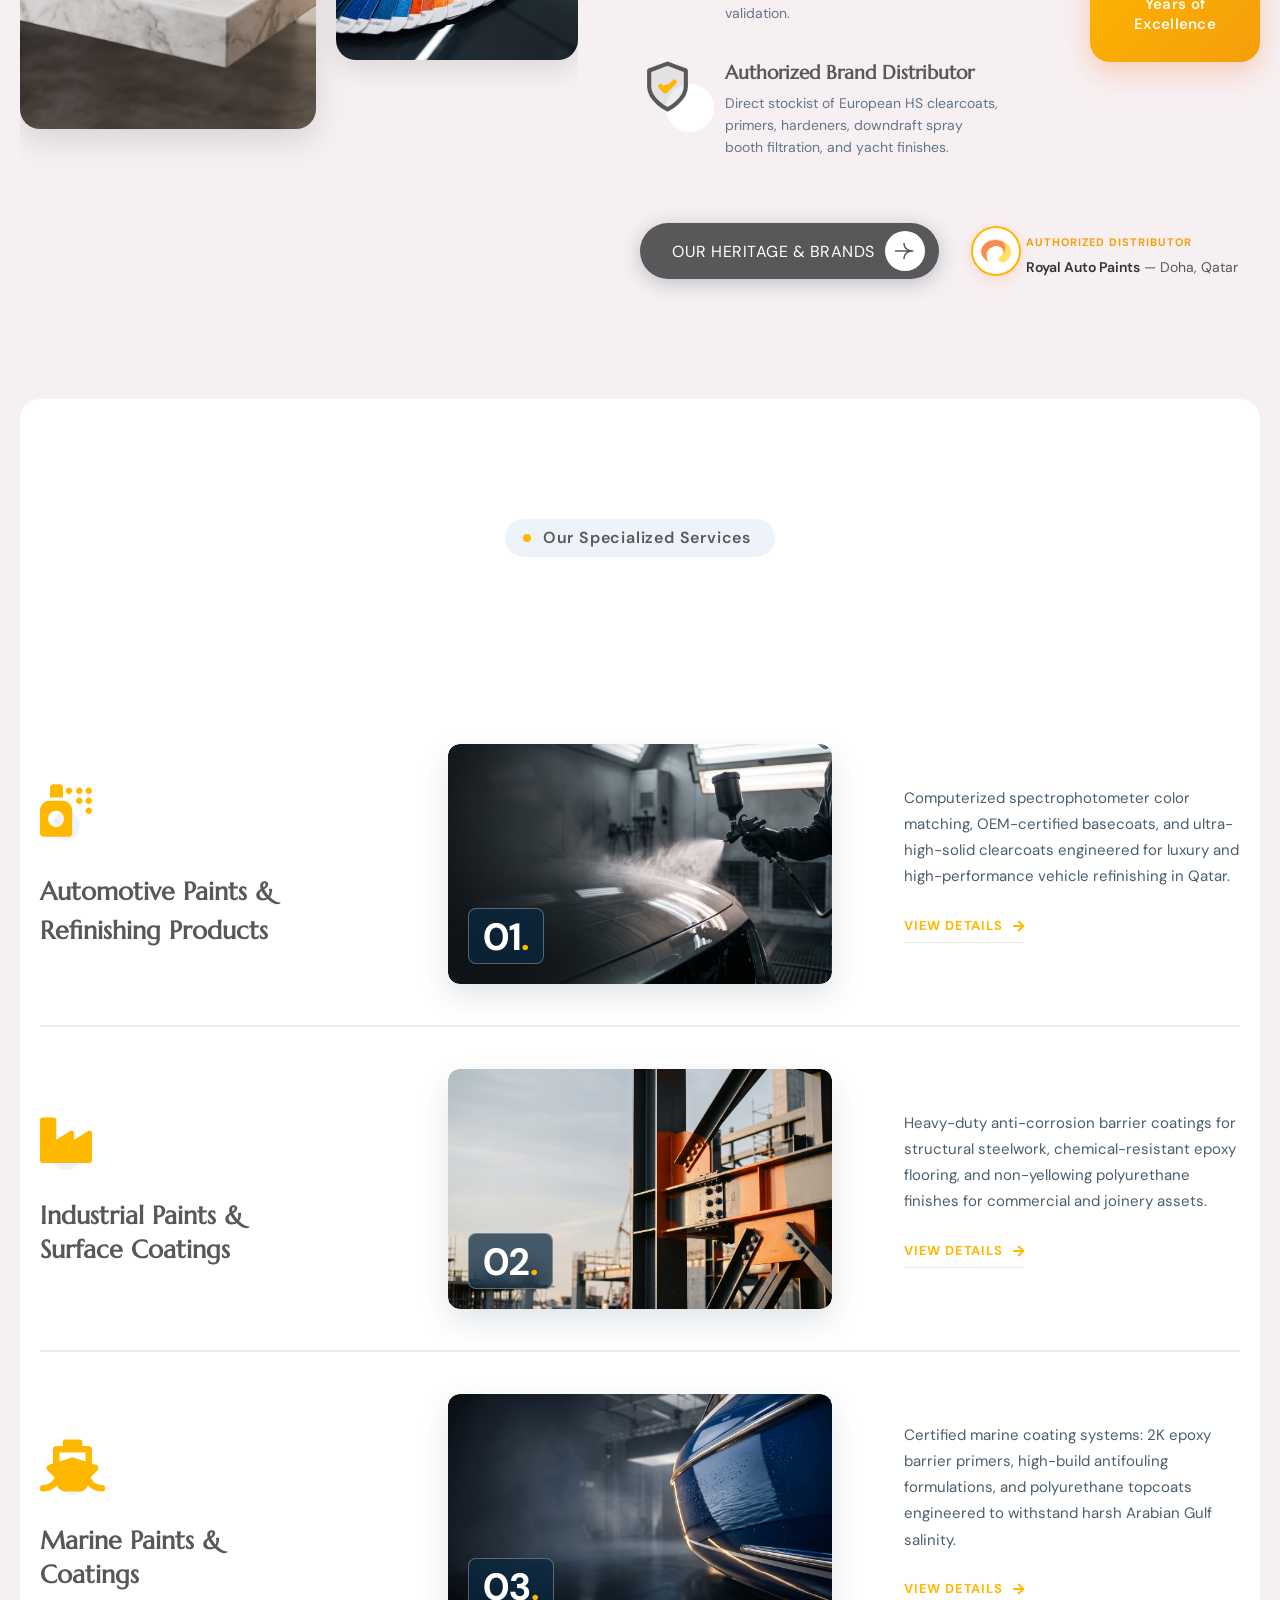
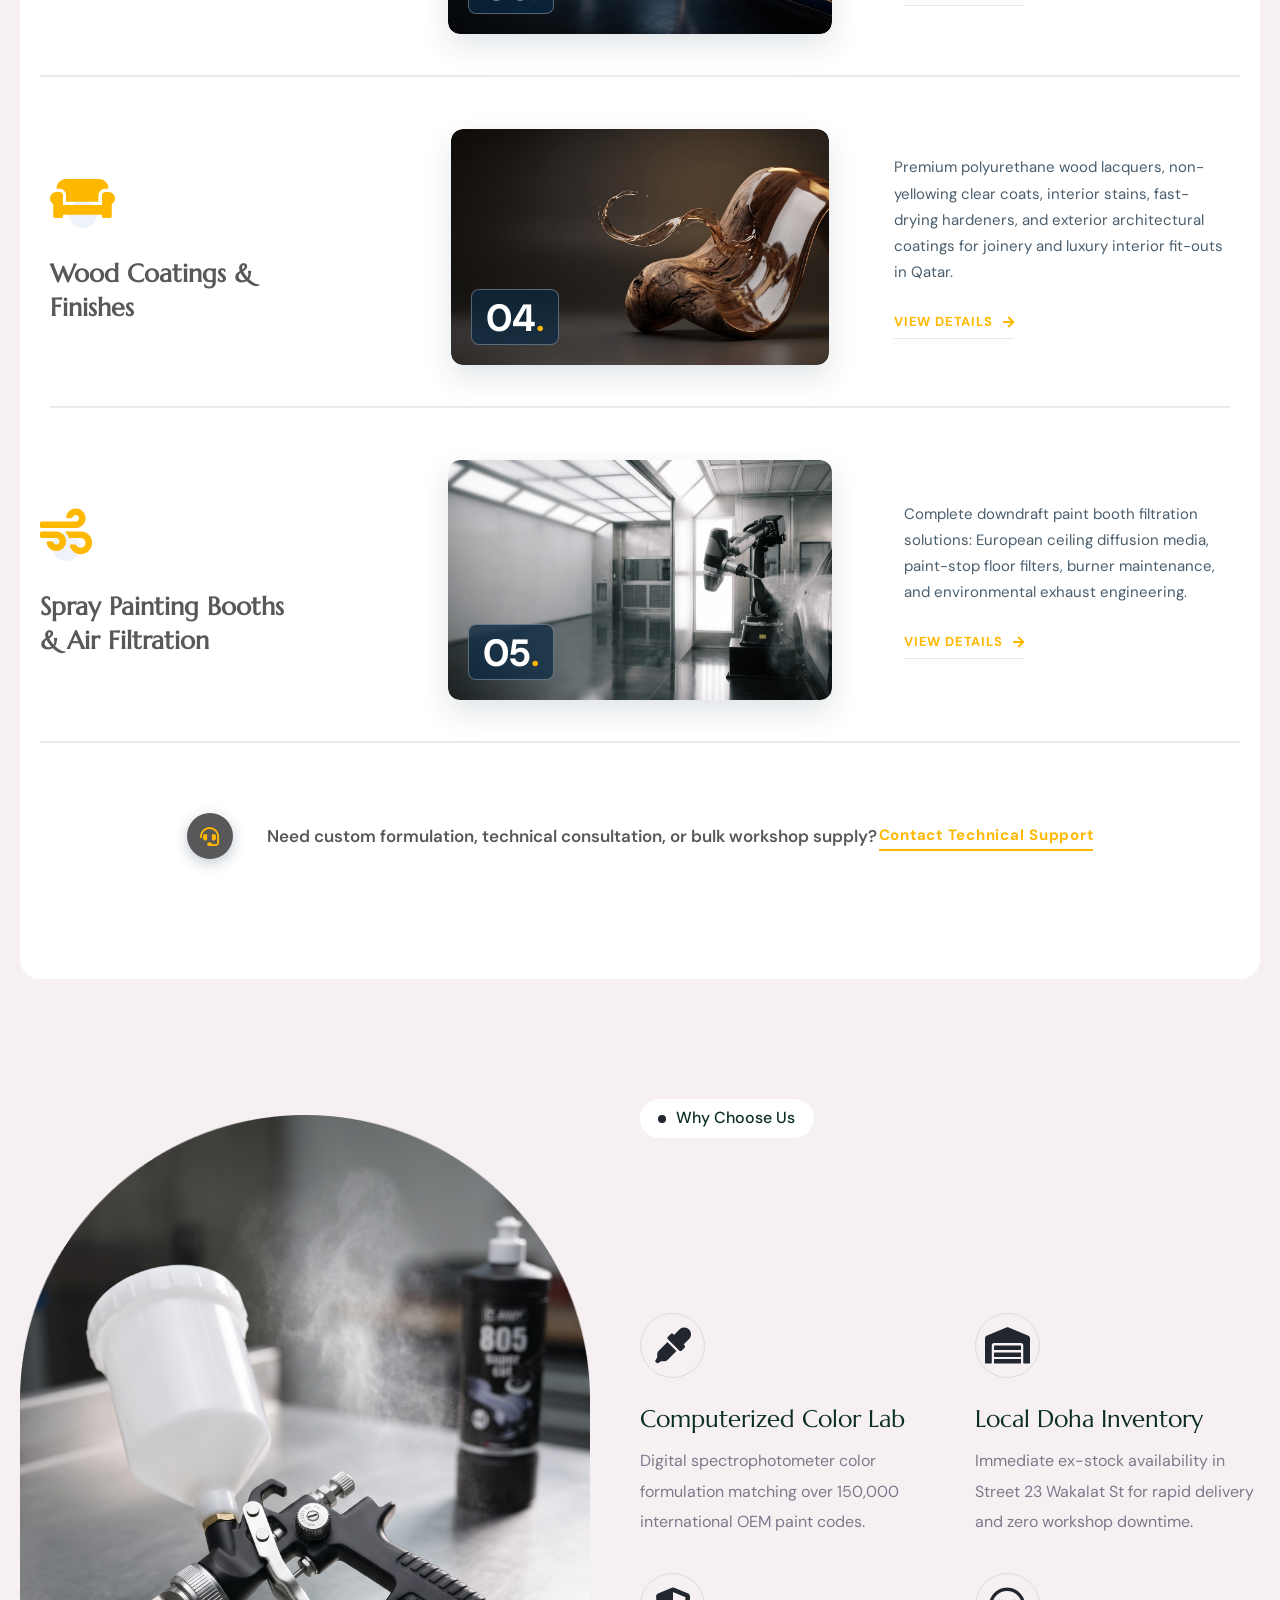
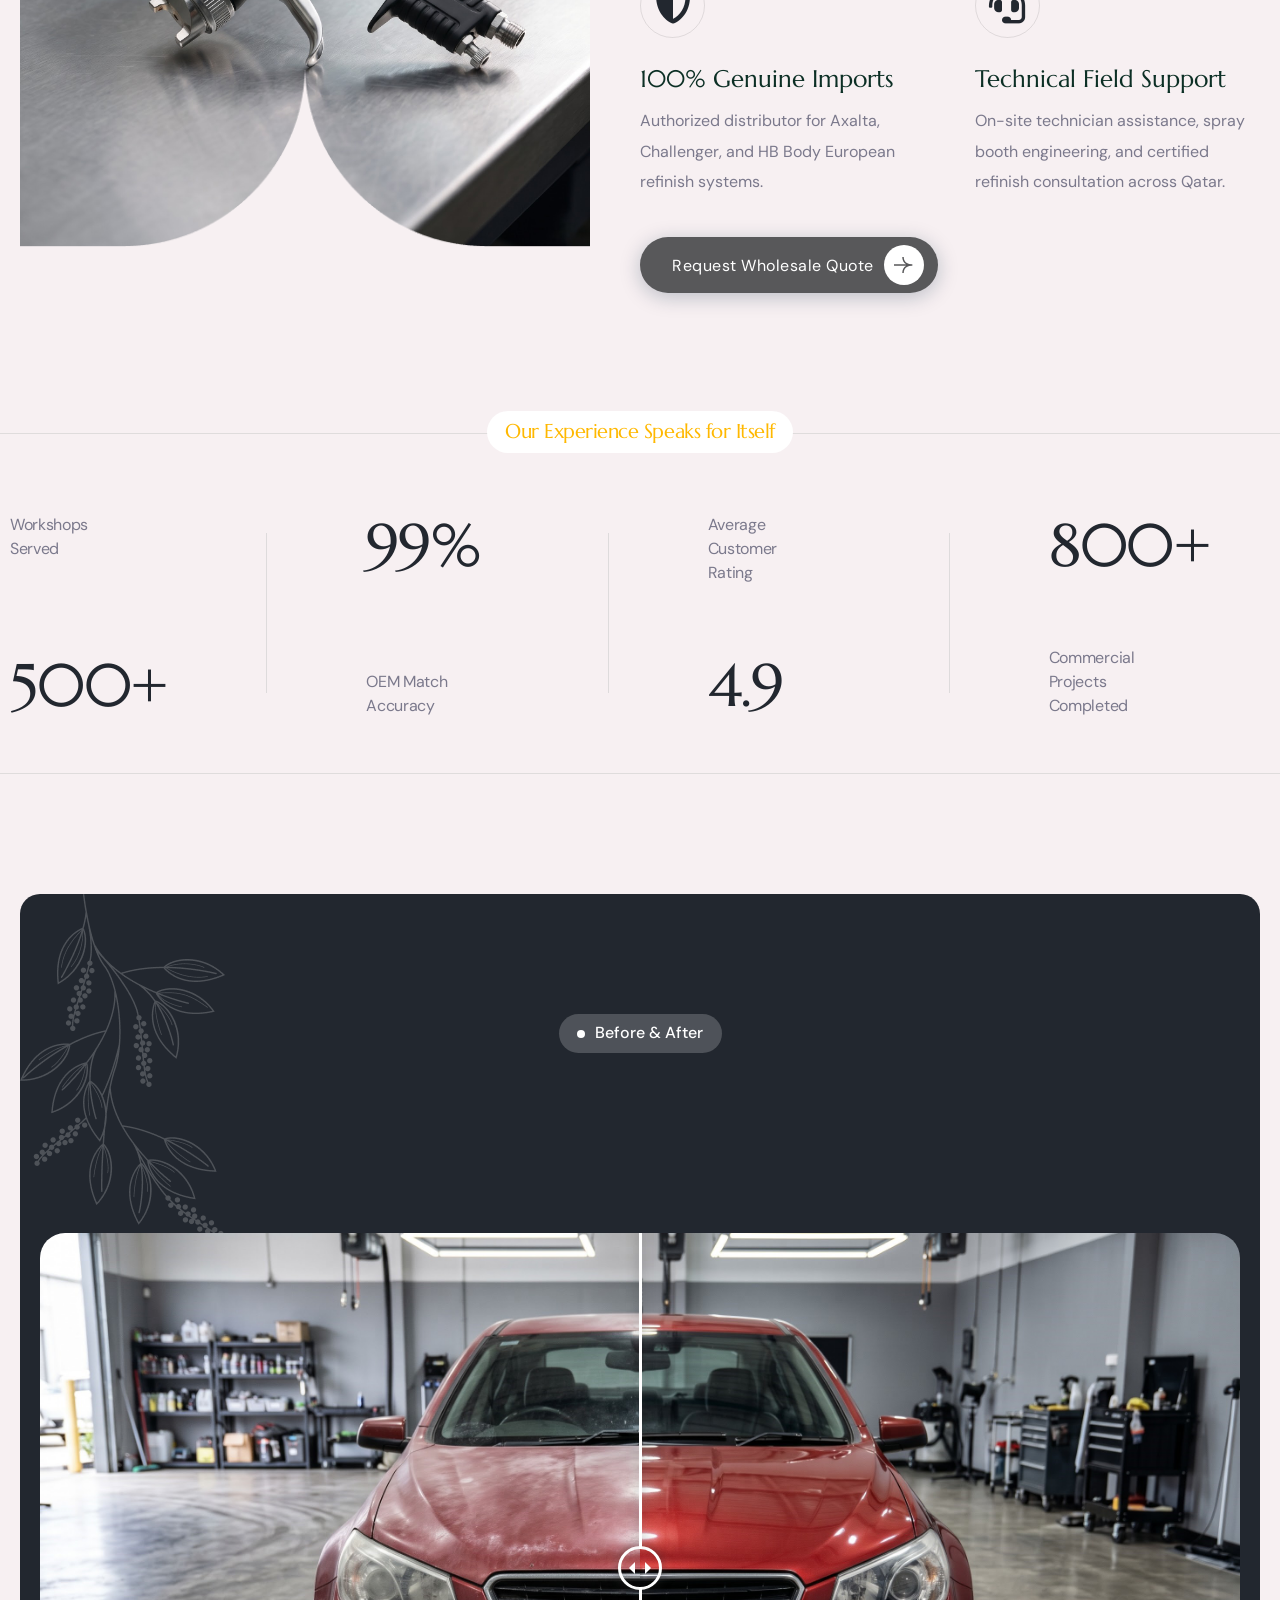
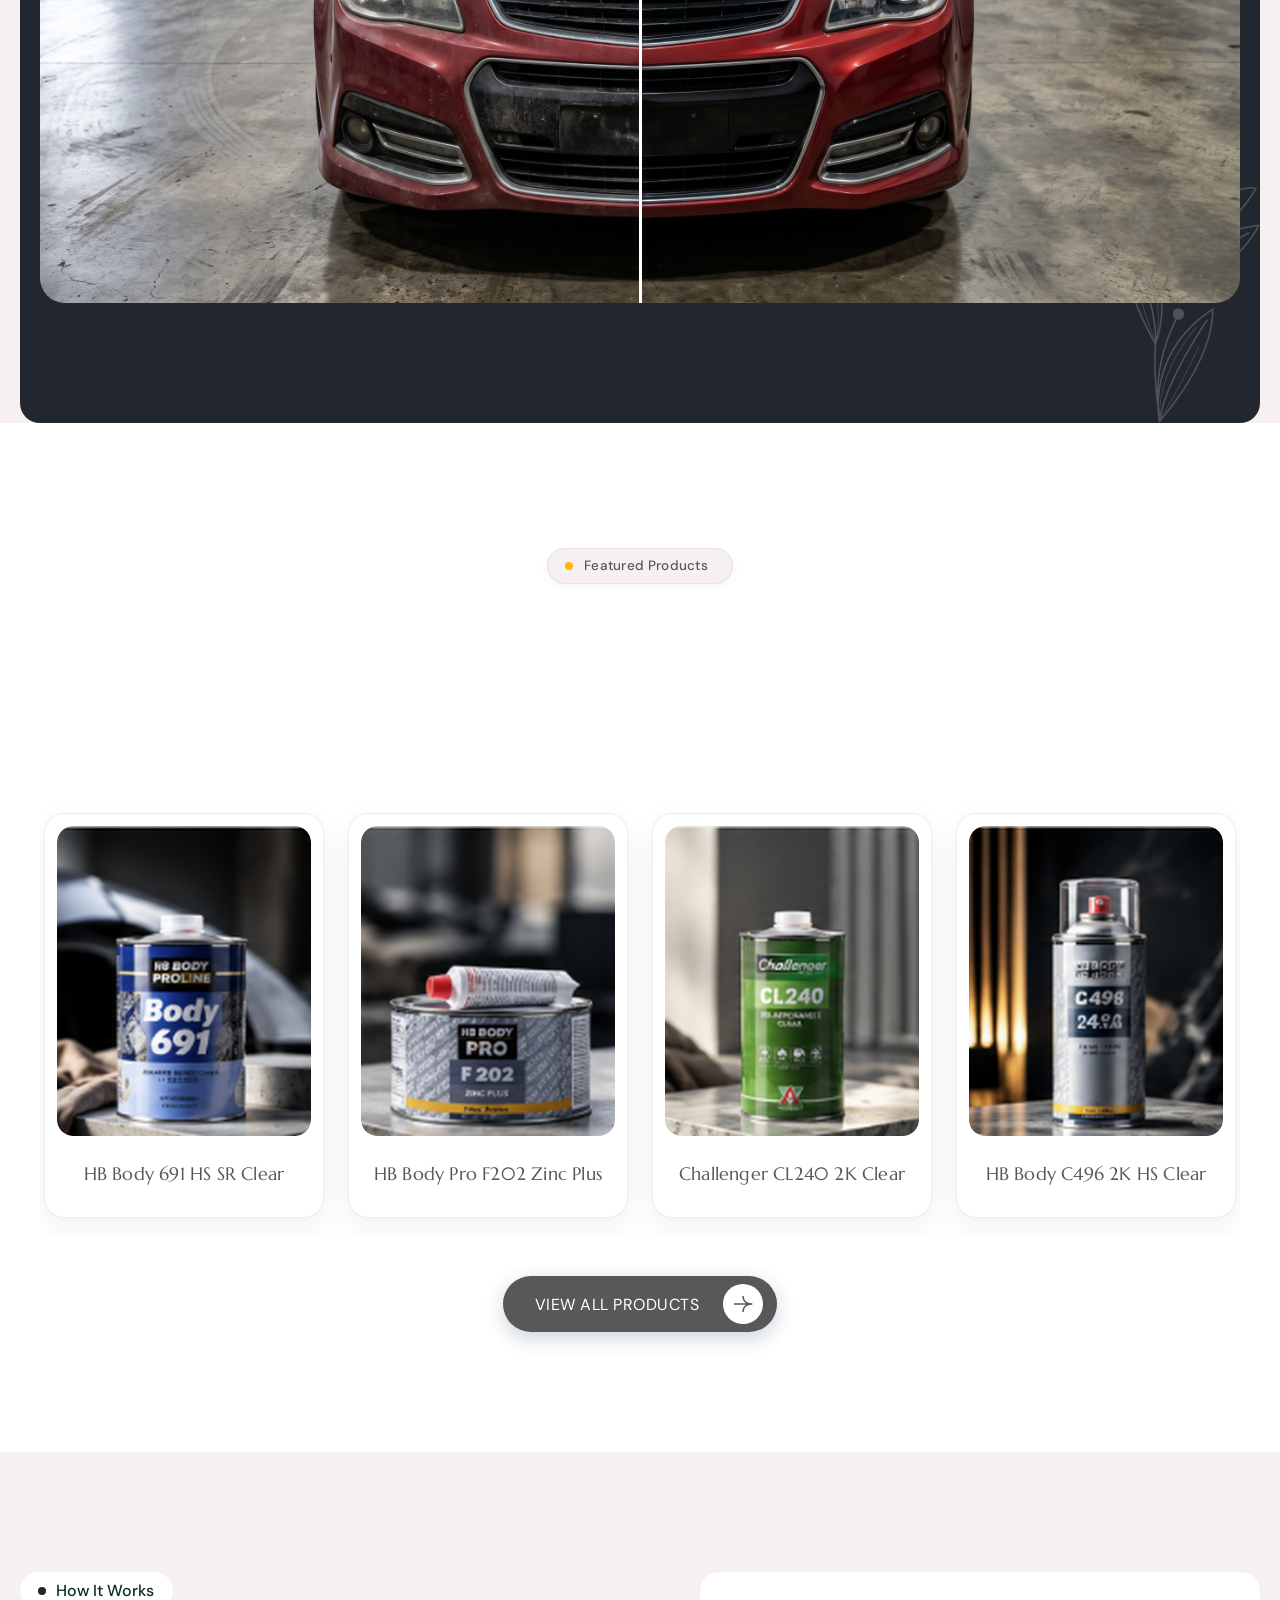
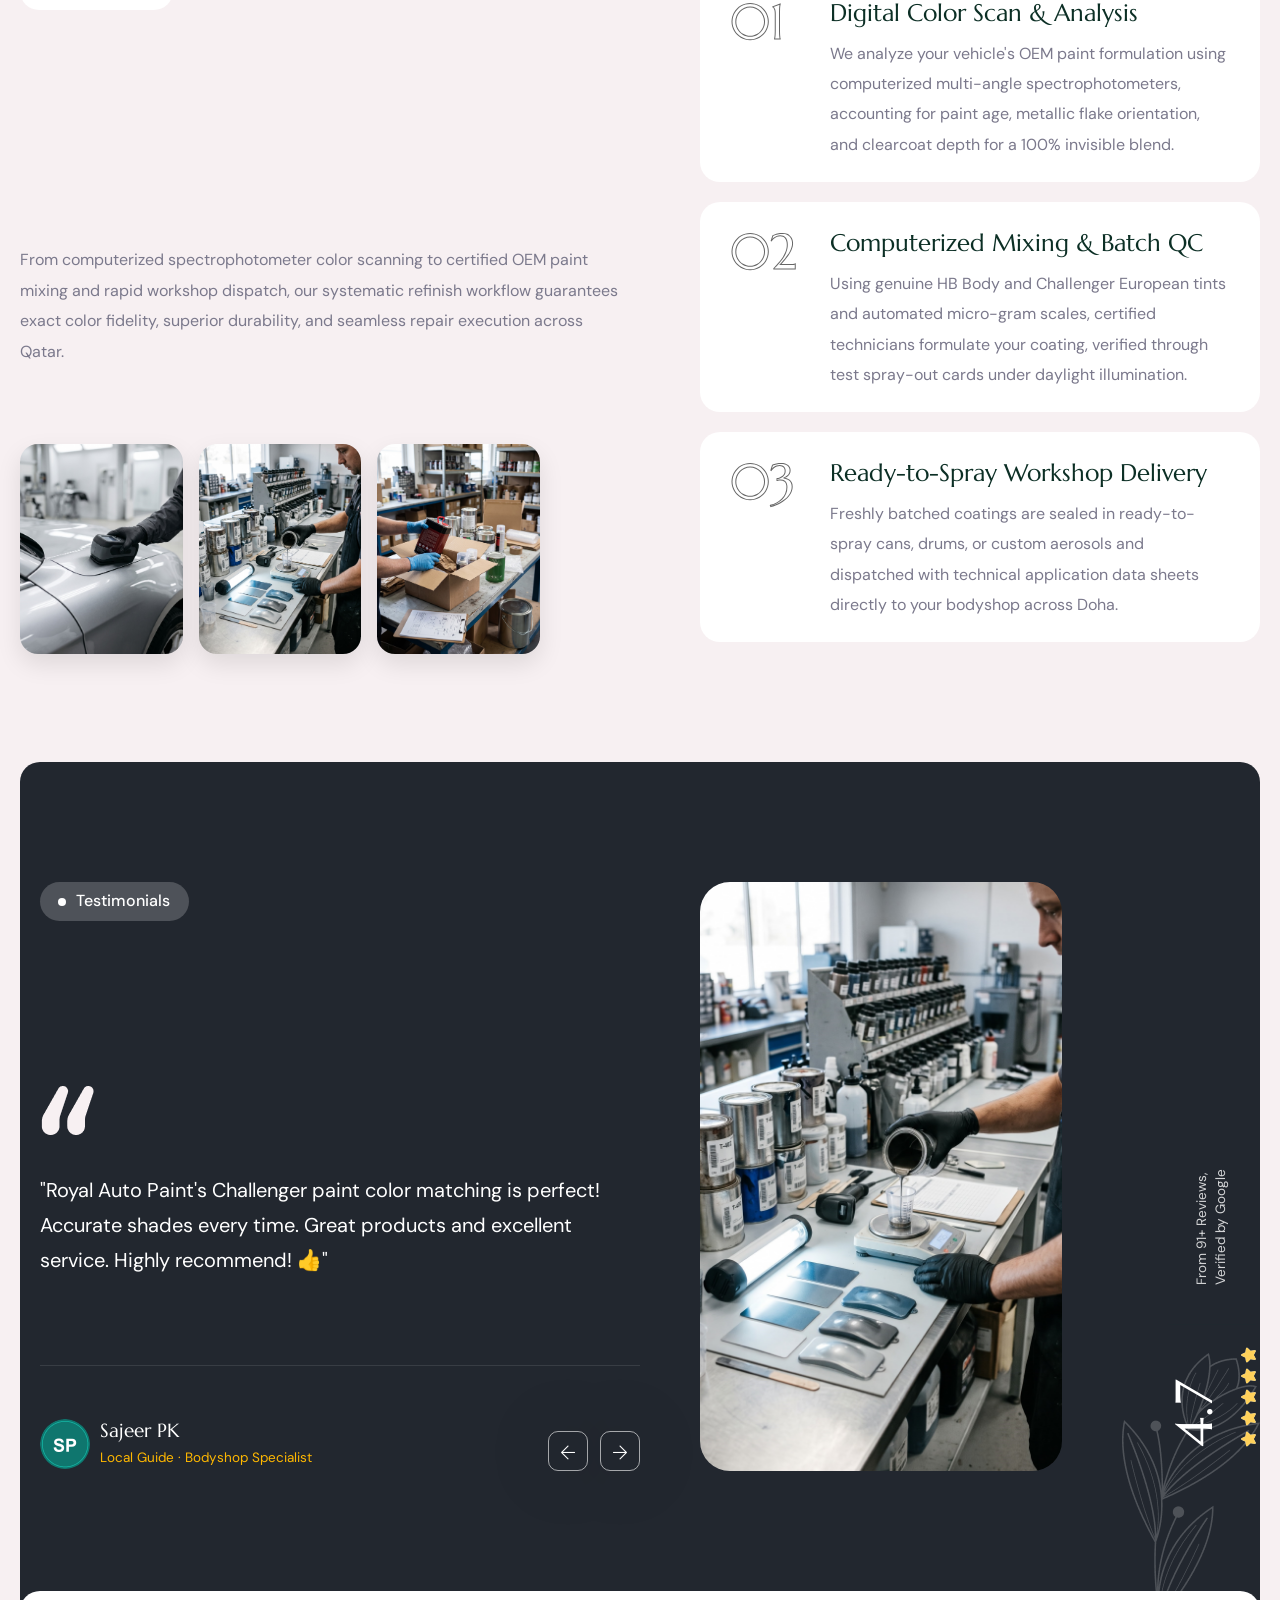
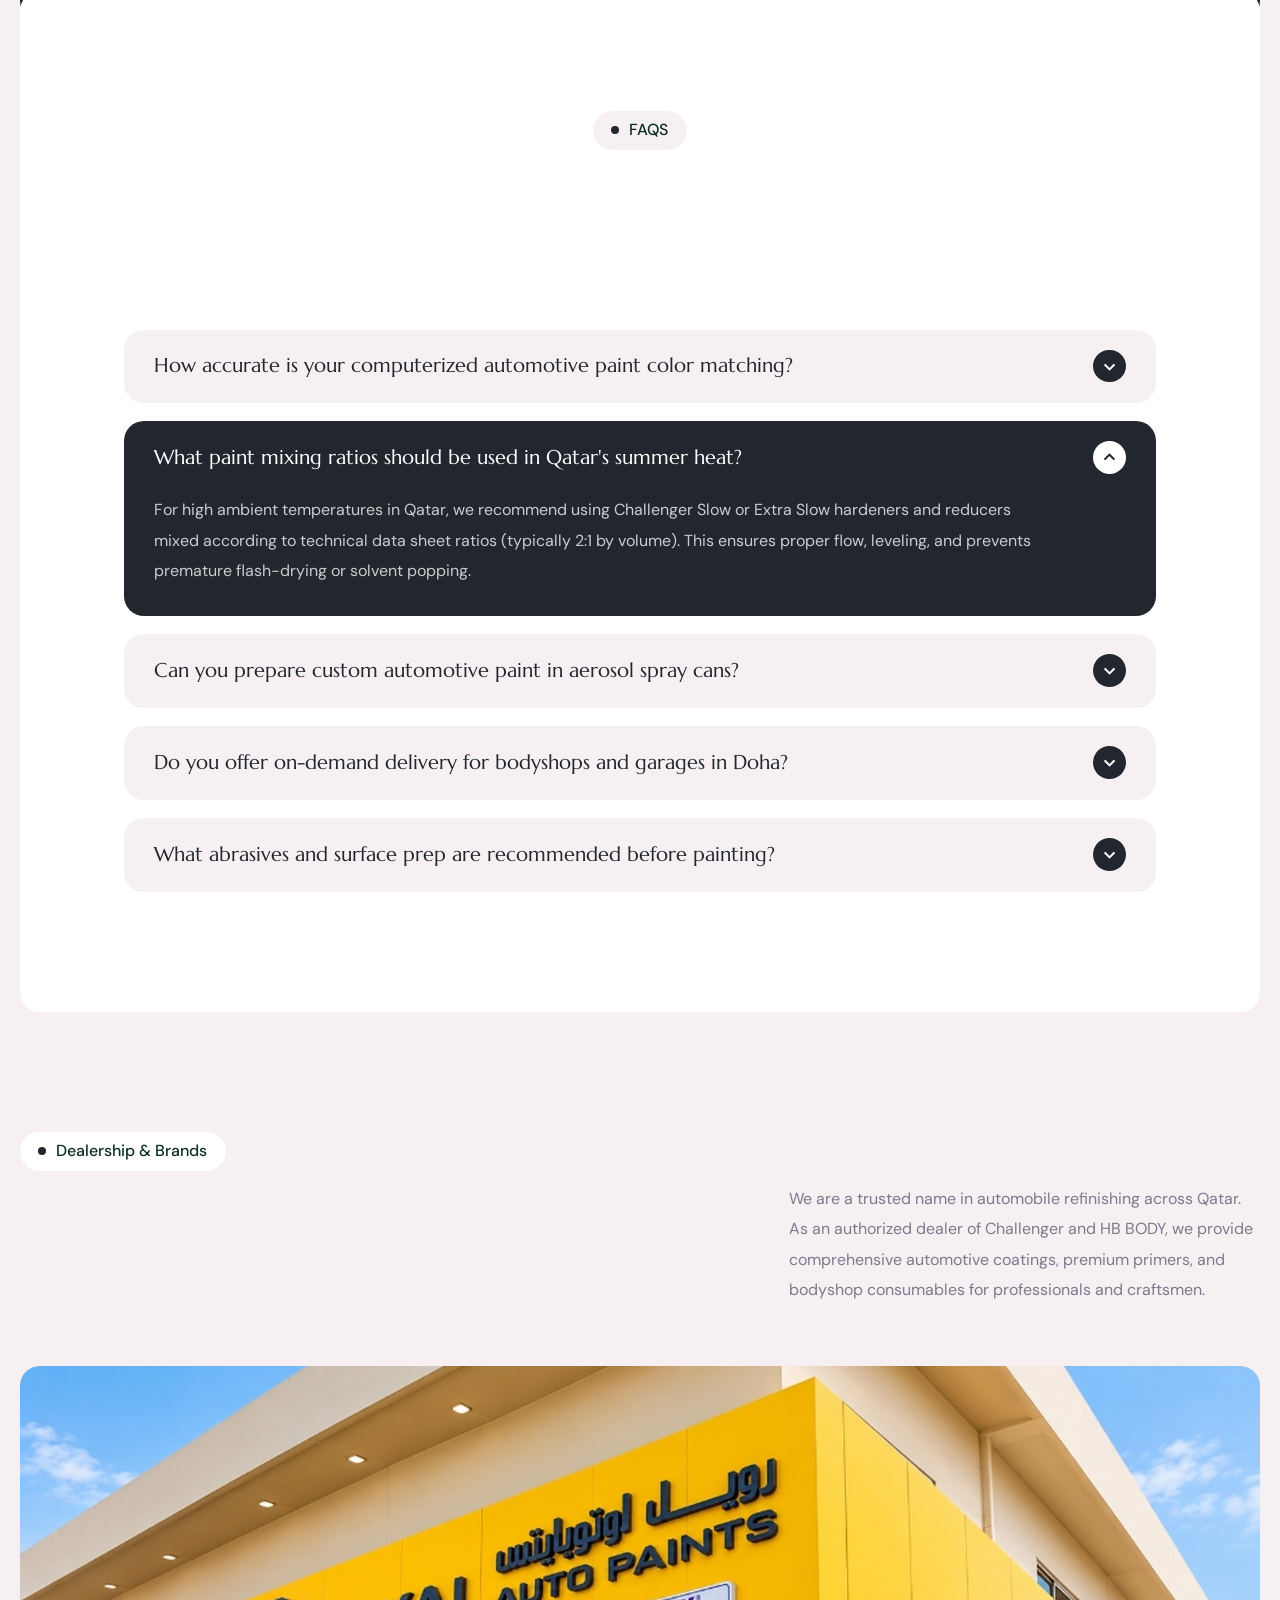
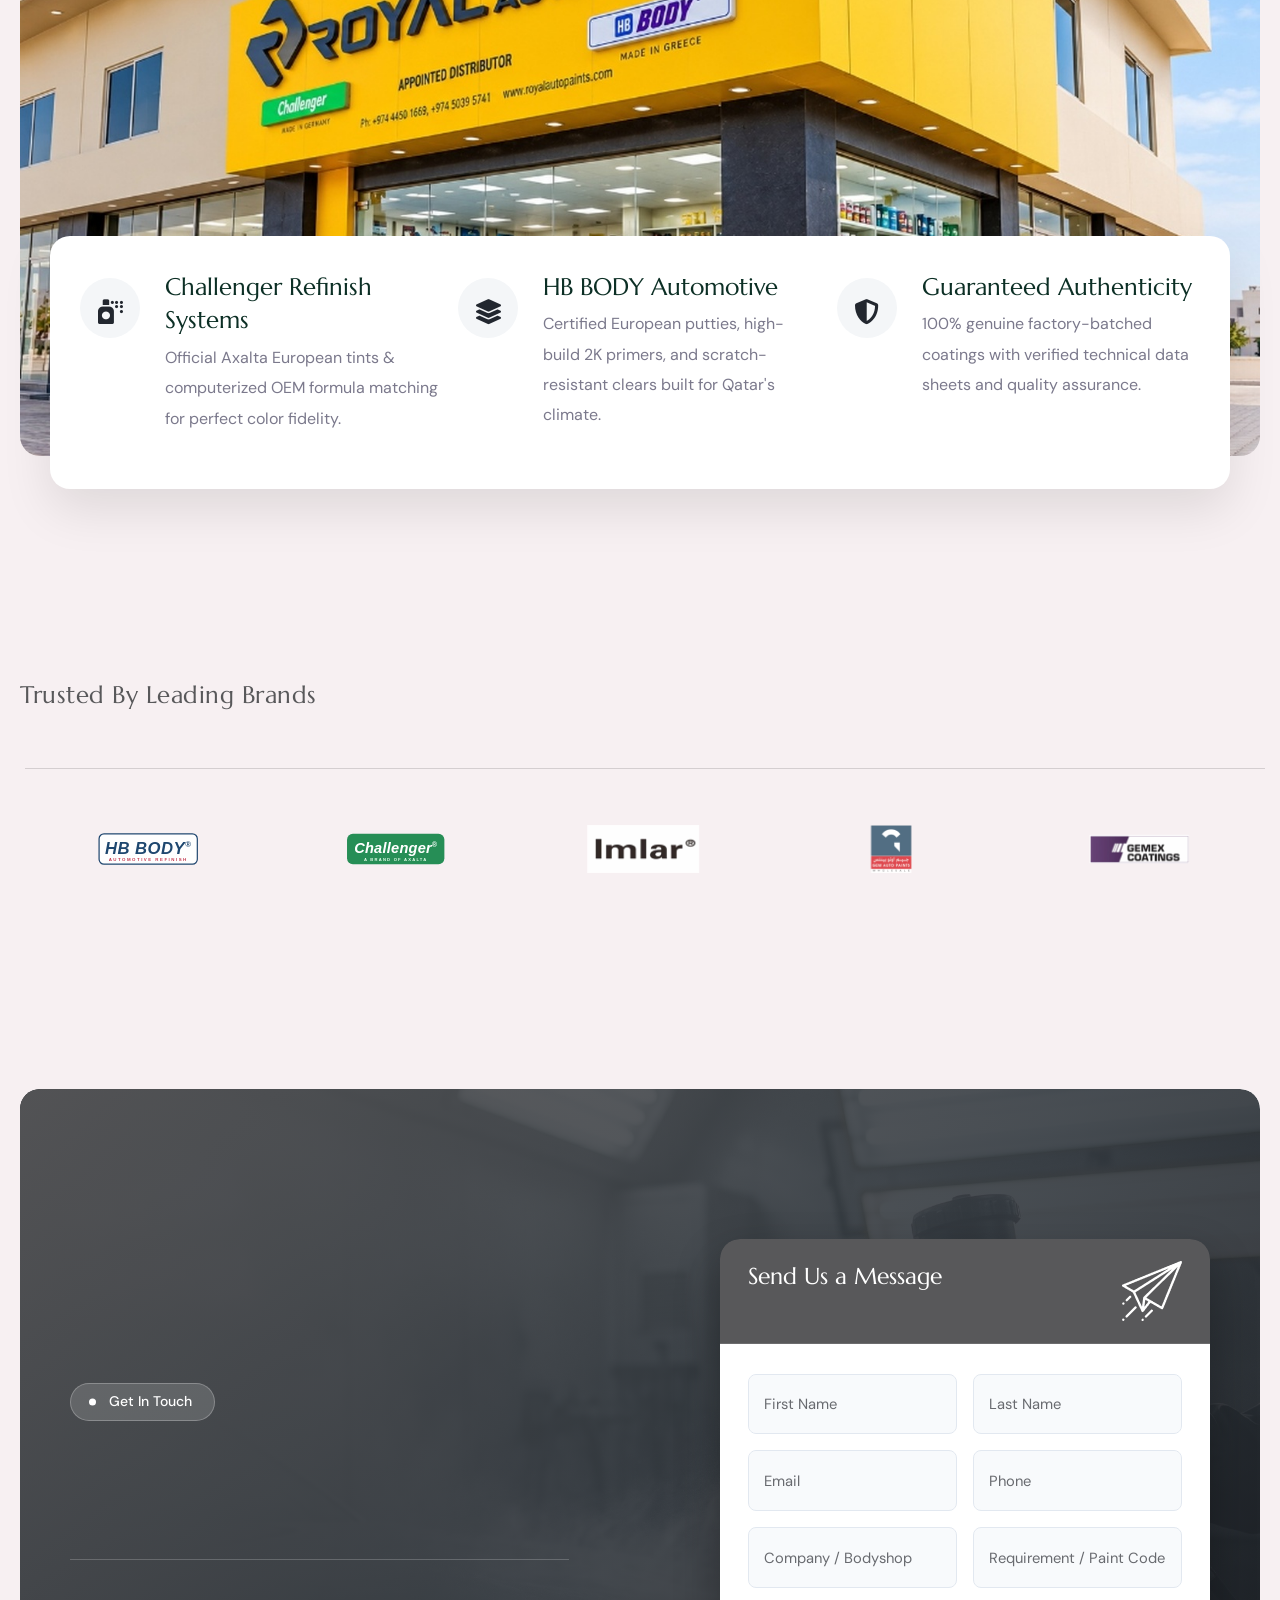
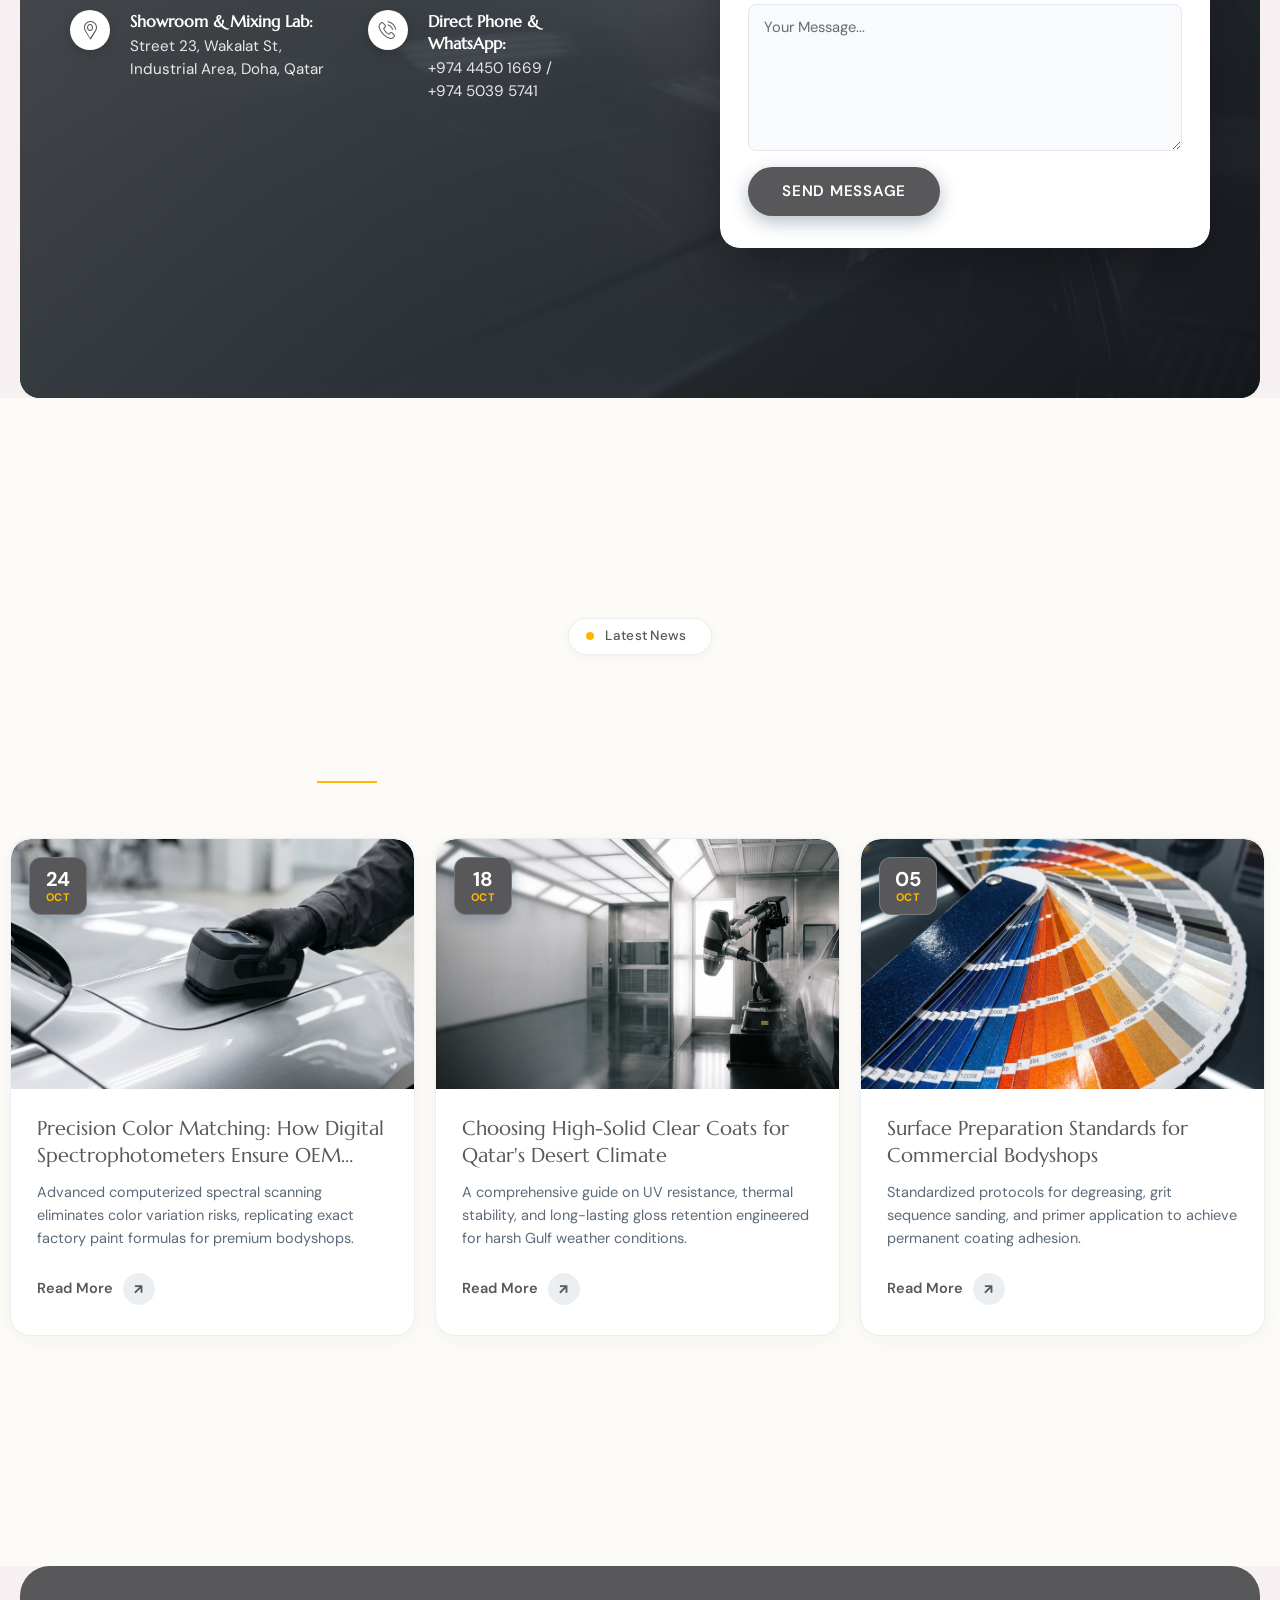
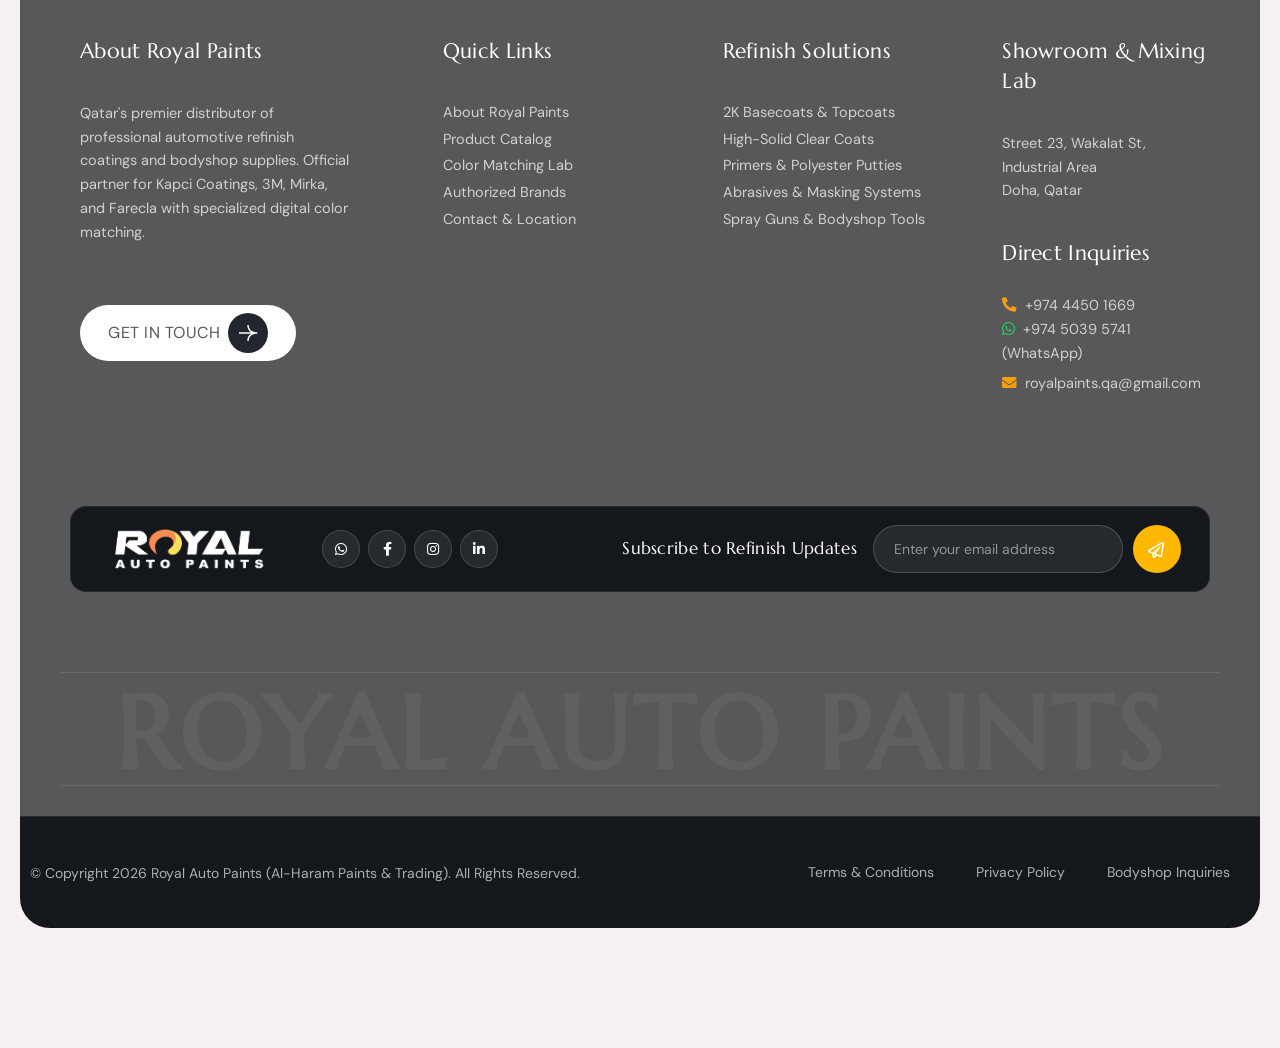
==== commit da7652bb: "Refactor: Extract all legacy inline styles from index.html into external css/wp-compat.css for unifi" ====
--- a/index.html
+++ b/index.html
@@ -20,441 +20,14 @@
 
 
 
-	<style id="wp-img-auto-sizes-contain-inline-css">
-		img:is([sizes=auto i], [sizes^="auto," i]) {
-			contain-intrinsic-size: 3000px 1500px
-		}
-
-		/*# sourceURL=wp-img-auto-sizes-contain-inline-css */
-	</style>
+		<link rel="stylesheet" id="wp-compat-css" href="css/wp-compat.css" media="all">
 	<link rel="stylesheet" id="tm-header-search-css" href="css/header-search.css" media="all">
 	<link rel="stylesheet" id="mascot-core-widgets-style-css" href="css/mascot-core-widgets-style.css" media="all">
 	<link rel="stylesheet" id="swiper-css" href="css/swiper.min.css" media="all">
 	<link rel="stylesheet" id="magnific-popup-css" href="css/magnific-popup.css" media="all">
 
-	<style id="wp-emoji-styles-inline-css">
-		img.wp-smiley,
-		img.emoji {
-			display: inline !important;
-			border: none !important;
-			box-shadow: none !important;
-			height: 1em !important;
-			width: 1em !important;
-			margin: 0 0.07em !important;
-			vertical-align: -0.1em !important;
-			background: none !important;
-			padding: 0 !important;
-		}
-
-		/*# sourceURL=wp-emoji-styles-inline-css */
-	</style>
-	<style id="classic-theme-styles-inline-css">
-		/*! This file is auto-generated */
-		.wp-block-button__link {
-			color: #fff;
-			background-color: #32373c;
-			border-radius: 9999px;
-			box-shadow: none;
-			text-decoration: none;
-			padding: calc(.667em + 2px) calc(1.333em + 2px);
-			font-size: 1.125em
-		}
-
-		.wp-block-file__button {
-			background: #32373c;
-			color: #fff;
-			text-decoration: none
-		}
-
-		/*# sourceURL=/wp-includes/css/classic-themes.min.css */
-	</style>
-	<style id="global-styles-inline-css">
-		:root {
-			--wp--preset--aspect-ratio--square: 1;
-			--wp--preset--aspect-ratio--4-3: 4/3;
-			--wp--preset--aspect-ratio--3-4: 3/4;
-			--wp--preset--aspect-ratio--3-2: 3/2;
-			--wp--preset--aspect-ratio--2-3: 2/3;
-			--wp--preset--aspect-ratio--16-9: 16/9;
-			--wp--preset--aspect-ratio--9-16: 9/16;
-			--wp--preset--color--black: #000000;
-			--wp--preset--color--cyan-bluish-gray: #abb8c3;
-			--wp--preset--color--white: #ffffff;
-			--wp--preset--color--pale-pink: #f78da7;
-			--wp--preset--color--vivid-red: #cf2e2e;
-			--wp--preset--color--luminous-vivid-orange: #ff6900;
-			--wp--preset--color--luminous-vivid-amber: #fcb900;
-			--wp--preset--color--light-green-cyan: #7bdcb5;
-			--wp--preset--color--vivid-green-cyan: #00d084;
-			--wp--preset--color--pale-cyan-blue: #8ed1fc;
-			--wp--preset--color--vivid-cyan-blue: #0693e3;
-			--wp--preset--color--vivid-purple: #9b51e0;
-			--wp--preset--gradient--vivid-cyan-blue-to-vivid-purple: linear-gradient(135deg, rgb(6, 147, 227) 0%, rgb(155, 81, 224) 100%);
-			--wp--preset--gradient--light-green-cyan-to-vivid-green-cyan: linear-gradient(135deg, rgb(122, 220, 180) 0%, rgb(0, 208, 130) 100%);
-			--wp--preset--gradient--luminous-vivid-amber-to-luminous-vivid-orange: linear-gradient(135deg, rgb(252, 185, 0) 0%, rgb(255, 105, 0) 100%);
-			--wp--preset--gradient--luminous-vivid-orange-to-vivid-red: linear-gradient(135deg, rgb(255, 105, 0) 0%, rgb(207, 46, 46) 100%);
-			--wp--preset--gradient--very-light-gray-to-cyan-bluish-gray: linear-gradient(135deg, rgb(238, 238, 238) 0%, rgb(169, 184, 195) 100%);
-			--wp--preset--gradient--cool-to-warm-spectrum: linear-gradient(135deg, rgb(74, 234, 220) 0%, rgb(151, 120, 209) 20%, rgb(207, 42, 186) 40%, rgb(238, 44, 130) 60%, rgb(251, 105, 98) 80%, rgb(254, 248, 76) 100%);
-			--wp--preset--gradient--blush-light-purple: linear-gradient(135deg, rgb(255, 206, 236) 0%, rgb(152, 150, 240) 100%);
-			--wp--preset--gradient--blush-bordeaux: linear-gradient(135deg, rgb(254, 205, 165) 0%, rgb(254, 45, 45) 50%, rgb(107, 0, 62) 100%);
-			--wp--preset--gradient--luminous-dusk: linear-gradient(135deg, rgb(255, 203, 112) 0%, rgb(199, 81, 192) 50%, rgb(65, 88, 208) 100%);
-			--wp--preset--gradient--pale-ocean: linear-gradient(135deg, rgb(255, 245, 203) 0%, rgb(182, 227, 212) 50%, rgb(51, 167, 181) 100%);
-			--wp--preset--gradient--electric-grass: linear-gradient(135deg, rgb(202, 248, 128) 0%, rgb(113, 206, 126) 100%);
-			--wp--preset--gradient--midnight: linear-gradient(135deg, rgb(2, 3, 129) 0%, rgb(40, 116, 252) 100%);
-			--wp--preset--font-size--small: 13px;
-			--wp--preset--font-size--medium: 20px;
-			--wp--preset--font-size--large: 36px;
-			--wp--preset--font-size--x-large: 42px;
-			--wp--preset--spacing--20: 0.44rem;
-			--wp--preset--spacing--30: 0.67rem;
-			--wp--preset--spacing--40: 1rem;
-			--wp--preset--spacing--50: 1.5rem;
-			--wp--preset--spacing--60: 2.25rem;
-			--wp--preset--spacing--70: 3.38rem;
-			--wp--preset--spacing--80: 5.06rem;
-			--wp--preset--shadow--natural: 6px 6px 9px rgba(0, 0, 0, 0.2);
-			--wp--preset--shadow--deep: 12px 12px 50px rgba(0, 0, 0, 0.4);
-			--wp--preset--shadow--sharp: 6px 6px 0px rgba(0, 0, 0, 0.2);
-			--wp--preset--shadow--outlined: 6px 6px 0px -3px rgb(255, 255, 255), 6px 6px rgb(0, 0, 0);
-			--wp--preset--shadow--crisp: 6px 6px 0px rgb(0, 0, 0);
-		}
-
-		.wp-block-button {
-			--wp--preset--dimension--25: 25%;
-			--wp--preset--dimension--50: 50%;
-			--wp--preset--dimension--75: 75%;
-			--wp--preset--dimension--100: 100%;
-		}
-
-		:where(body) {
-			margin: 0;
-		}
-
-		:where(.is-layout-flex) {
-			gap: 0.5em;
-		}
-
-		:where(.is-layout-grid) {
-			gap: 0.5em;
-		}
-
-		body .is-layout-flex {
-			display: flex;
-		}
-
-		.is-layout-flex {
-			flex-wrap: wrap;
-			align-items: center;
-		}
-
-		.is-layout-flex> :is(*, div) {
-			margin: 0;
-		}
-
-		body .is-layout-grid {
-			display: grid;
-		}
-
-		.is-layout-grid> :is(*, div) {
-			margin: 0;
-		}
-
-		body {
-			padding-top: 0px;
-			padding-right: 0px;
-			padding-bottom: 0px;
-			padding-left: 0px;
-		}
-
-		:root :where(.wp-element-button, .wp-block-button__link) {
-			background-color: #32373c;
-			border-width: 0;
-			color: #fff;
-			font-family: inherit;
-			font-size: inherit;
-			font-style: inherit;
-			font-weight: inherit;
-			letter-spacing: inherit;
-			line-height: inherit;
-			padding-top: calc(0.667em + 2px);
-			padding-right: calc(1.333em + 2px);
-			padding-bottom: calc(0.667em + 2px);
-			padding-left: calc(1.333em + 2px);
-			text-decoration: none;
-			text-transform: inherit;
-		}
-
-		.has-black-color {
-			color: var(--wp--preset--color--black) !important;
-		}
-
-		.has-cyan-bluish-gray-color {
-			color: var(--wp--preset--color--cyan-bluish-gray) !important;
-		}
-
-		.has-white-color {
-			color: var(--wp--preset--color--white) !important;
-		}
-
-		.has-pale-pink-color {
-			color: var(--wp--preset--color--pale-pink) !important;
-		}
-
-		.has-vivid-red-color {
-			color: var(--wp--preset--color--vivid-red) !important;
-		}
-
-		.has-luminous-vivid-orange-color {
-			color: var(--wp--preset--color--luminous-vivid-orange) !important;
-		}
-
-		.has-luminous-vivid-amber-color {
-			color: var(--wp--preset--color--luminous-vivid-amber) !important;
-		}
-
-		.has-light-green-cyan-color {
-			color: var(--wp--preset--color--light-green-cyan) !important;
-		}
-
-		.has-vivid-green-cyan-color {
-			color: var(--wp--preset--color--vivid-green-cyan) !important;
-		}
-
-		.has-pale-cyan-blue-color {
-			color: var(--wp--preset--color--pale-cyan-blue) !important;
-		}
-
-		.has-vivid-cyan-blue-color {
-			color: var(--wp--preset--color--vivid-cyan-blue) !important;
-		}
-
-		.has-vivid-purple-color {
-			color: var(--wp--preset--color--vivid-purple) !important;
-		}
-
-		.has-black-background-color {
-			background-color: var(--wp--preset--color--black) !important;
-		}
-
-		.has-cyan-bluish-gray-background-color {
-			background-color: var(--wp--preset--color--cyan-bluish-gray) !important;
-		}
-
-		.has-white-background-color {
-			background-color: var(--wp--preset--color--white) !important;
-		}
-
-		.has-pale-pink-background-color {
-			background-color: var(--wp--preset--color--pale-pink) !important;
-		}
-
-		.has-vivid-red-background-color {
-			background-color: var(--wp--preset--color--vivid-red) !important;
-		}
-
-		.has-luminous-vivid-orange-background-color {
-			background-color: var(--wp--preset--color--luminous-vivid-orange) !important;
-		}
-
-		.has-luminous-vivid-amber-background-color {
-			background-color: var(--wp--preset--color--luminous-vivid-amber) !important;
-		}
-
-		.has-light-green-cyan-background-color {
-			background-color: var(--wp--preset--color--light-green-cyan) !important;
-		}
-
-		.has-vivid-green-cyan-background-color {
-			background-color: var(--wp--preset--color--vivid-green-cyan) !important;
-		}
-
-		.has-pale-cyan-blue-background-color {
-			background-color: var(--wp--preset--color--pale-cyan-blue) !important;
-		}
-
-		.has-vivid-cyan-blue-background-color {
-			background-color: var(--wp--preset--color--vivid-cyan-blue) !important;
-		}
-
-		.has-vivid-purple-background-color {
-			background-color: var(--wp--preset--color--vivid-purple) !important;
-		}
-
-		.has-black-border-color {
-			border-color: var(--wp--preset--color--black) !important;
-		}
-
-		.has-cyan-bluish-gray-border-color {
-			border-color: var(--wp--preset--color--cyan-bluish-gray) !important;
-		}
-
-		.has-white-border-color {
-			border-color: var(--wp--preset--color--white) !important;
-		}
-
-		.has-pale-pink-border-color {
-			border-color: var(--wp--preset--color--pale-pink) !important;
-		}
-
-		.has-vivid-red-border-color {
-			border-color: var(--wp--preset--color--vivid-red) !important;
-		}
-
-		.has-luminous-vivid-orange-border-color {
-			border-color: var(--wp--preset--color--luminous-vivid-orange) !important;
-		}
-
-		.has-luminous-vivid-amber-border-color {
-			border-color: var(--wp--preset--color--luminous-vivid-amber) !important;
-		}
-
-		.has-light-green-cyan-border-color {
-			border-color: var(--wp--preset--color--light-green-cyan) !important;
-		}
-
-		.has-vivid-green-cyan-border-color {
-			border-color: var(--wp--preset--color--vivid-green-cyan) !important;
-		}
-
-		.has-pale-cyan-blue-border-color {
-			border-color: var(--wp--preset--color--pale-cyan-blue) !important;
-		}
-
-		.has-vivid-cyan-blue-border-color {
-			border-color: var(--wp--preset--color--vivid-cyan-blue) !important;
-		}
-
-		.has-vivid-purple-border-color {
-			border-color: var(--wp--preset--color--vivid-purple) !important;
-		}
-
-		.has-vivid-cyan-blue-to-vivid-purple-gradient-background {
-			background: var(--wp--preset--gradient--vivid-cyan-blue-to-vivid-purple) !important;
-		}
-
-		.has-light-green-cyan-to-vivid-green-cyan-gradient-background {
-			background: var(--wp--preset--gradient--light-green-cyan-to-vivid-green-cyan) !important;
-		}
-
-		.has-luminous-vivid-amber-to-luminous-vivid-orange-gradient-background {
-			background: var(--wp--preset--gradient--luminous-vivid-amber-to-luminous-vivid-orange) !important;
-		}
-
-		.has-luminous-vivid-orange-to-vivid-red-gradient-background {
-			background: var(--wp--preset--gradient--luminous-vivid-orange-to-vivid-red) !important;
-		}
-
-		.has-very-light-gray-to-cyan-bluish-gray-gradient-background {
-			background: var(--wp--preset--gradient--very-light-gray-to-cyan-bluish-gray) !important;
-		}
-
-		.has-cool-to-warm-spectrum-gradient-background {
-			background: var(--wp--preset--gradient--cool-to-warm-spectrum) !important;
-		}
-
-		.has-blush-light-purple-gradient-background {
-			background: var(--wp--preset--gradient--blush-light-purple) !important;
-		}
-
-		.has-blush-bordeaux-gradient-background {
-			background: var(--wp--preset--gradient--blush-bordeaux) !important;
-		}
-
-		.has-luminous-dusk-gradient-background {
-			background: var(--wp--preset--gradient--luminous-dusk) !important;
-		}
-
-		.has-pale-ocean-gradient-background {
-			background: var(--wp--preset--gradient--pale-ocean) !important;
-		}
-
-		.has-electric-grass-gradient-background {
-			background: var(--wp--preset--gradient--electric-grass) !important;
-		}
-
-		.has-midnight-gradient-background {
-			background: var(--wp--preset--gradient--midnight) !important;
-		}
-
-		.has-small-font-size {
-			font-size: var(--wp--preset--font-size--small) !important;
-		}
-
-		.has-medium-font-size {
-			font-size: var(--wp--preset--font-size--medium) !important;
-		}
-
-		.has-large-font-size {
-			font-size: var(--wp--preset--font-size--large) !important;
-		}
-
-		.has-x-large-font-size {
-			font-size: var(--wp--preset--font-size--x-large) !important;
-		}
-
-		:root :where(.wp-block-icon svg) {
-			width: 24px;
-		}
-
-		:where(.wp-block-gallery.is-layout-flex) {
-			gap: var(--wp--style--gallery-gap-default, var(--gallery-block--gutter-size, var(--wp--style--block-gap, 0.5em)));
-		}
-
-		:where(.wp-block-gallery.is-layout-grid) {
-			gap: var(--wp--style--gallery-gap-default, var(--gallery-block--gutter-size, var(--wp--style--block-gap, 0.5em)));
-		}
-
-		:where(.wp-block-latest-posts.is-layout-flex) {
-			gap: 1.25em;
-		}
-
-		:where(.wp-block-latest-posts.is-layout-grid) {
-			gap: 1.25em;
-		}
-
-		:where(.wp-block-post-template.is-layout-flex) {
-			gap: 1.25em;
-		}
-
-		:where(.wp-block-post-template.is-layout-grid) {
-			gap: 1.25em;
-		}
-
-		:where(.wp-block-term-template.is-layout-flex) {
-			gap: 1.25em;
-		}
-
-		:where(.wp-block-term-template.is-layout-grid) {
-			gap: 1.25em;
-		}
-
-		:where(.wp-block-columns.is-layout-flex) {
-			gap: 2em;
-		}
-
-		:where(.wp-block-columns.is-layout-grid) {
-			gap: 2em;
-		}
-
-		:root :where(.wp-block-pullquote) {
-			font-size: 1.5em;
-			line-height: 1.6;
-		}
-
-		/*# sourceURL=global-styles-inline-css */
-	</style>
-
-
-
 	<link rel="stylesheet" id="contact-form-7-css" href="css/styles.css" media="all">
 
-	<style id="woocommerce-inline-inline-css">
-		.woocommerce form .form-row .required {
-			visibility: visible;
-		}
-
-		/*# sourceURL=woocommerce-inline-inline-css */
-	</style>
 	<link rel="stylesheet" id="tm-elementor-style-css" href="css/tm-stretch.css" media="all">
 	<link rel="stylesheet" id="bootstrap-css" href="css/bootstrap.min.css" media="all">
 	<link rel="stylesheet" id="animate-css" href="css/animate.min.css" media="all">
@@ -535,48 +108,9 @@
 	<link rel="canonical" href="#">
 	<link rel="shortlink" href="#">
 	<meta name="generator" content="Redux 4.5.15"> <noscript>
-		<style>
-			.woocommerce-product-gallery {
-				opacity: 1 !important;
-			}
-		</style>
-	</noscript>
+		</noscript>
 	<meta name="generator"
 		content="Elementor 4.3.2; features: additional_custom_breakpoints; settings: css_print_method-internal, google_font-enabled, font_display-swap">
-	<style>
-		.e-con.e-parent:nth-of-type(n+4):not(.e-lazyloaded):not(.e-no-lazyload),
-		.e-con.e-parent:nth-of-type(n+4):not(.e-lazyloaded):not(.e-no-lazyload) * {
-			background-image: none !important;
-		}
-
-		@media screen and (max-height: 1024px) {
-
-			.e-con.e-parent:nth-of-type(n+3):not(.e-lazyloaded):not(.e-no-lazyload),
-			.e-con.e-parent:nth-of-type(n+3):not(.e-lazyloaded):not(.e-no-lazyload) * {
-				background-image: none !important;
-			}
-		}
-
-		@media screen and (max-height: 640px) {
-
-			.e-con.e-parent:nth-of-type(n+2):not(.e-lazyloaded):not(.e-no-lazyload),
-			.e-con.e-parent:nth-of-type(n+2):not(.e-lazyloaded):not(.e-no-lazyload) * {
-				background-image: none !important;
-			}
-		}
-	</style>
-	
-
-
-
-
-
-
-
-
-
-
-
 	<link rel="stylesheet" id="royal-custom-styles-css" href="css/custom.css?v=3.4" media="all">
 </head>
 
--- a/css/wp-compat.css
+++ b/css/wp-compat.css
@@ -0,0 +1,457 @@
+/**
+ * Royal Auto Paints Qatar — WordPress & Elementor Compatibility Stylesheet
+ * Extracted from index.html inline blocks for clean Django / backend base.html unification.
+ */
+
+/* --- wp-img-auto-sizes --- */
+img:is([sizes=auto i], [sizes^="auto," i]) {
+			contain-intrinsic-size: 3000px 1500px
+		}
+
+		
+
+/* --- wp-emoji-styles --- */
+img.wp-smiley,
+		img.emoji {
+			display: inline !important;
+			border: none !important;
+			box-shadow: none !important;
+			height: 1em !important;
+			width: 1em !important;
+			margin: 0 0.07em !important;
+			vertical-align: -0.1em !important;
+			background: none !important;
+			padding: 0 !important;
+		}
+
+		
+
+/* --- classic-theme-styles --- */
+/*! This file is auto-generated */
+		.wp-block-button__link {
+			color: #fff;
+			background-color: #32373c;
+			border-radius: 9999px;
+			box-shadow: none;
+			text-decoration: none;
+			padding: calc(.667em + 2px) calc(1.333em + 2px);
+			font-size: 1.125em
+		}
+
+		.wp-block-file__button {
+			background: #32373c;
+			color: #fff;
+			text-decoration: none
+		}
+
+		
+
+/* --- global-styles / gutenberg presets --- */
+:root {
+			--wp--preset--aspect-ratio--square: 1;
+			--wp--preset--aspect-ratio--4-3: 4/3;
+			--wp--preset--aspect-ratio--3-4: 3/4;
+			--wp--preset--aspect-ratio--3-2: 3/2;
+			--wp--preset--aspect-ratio--2-3: 2/3;
+			--wp--preset--aspect-ratio--16-9: 16/9;
+			--wp--preset--aspect-ratio--9-16: 9/16;
+			--wp--preset--color--black: #000000;
+			--wp--preset--color--cyan-bluish-gray: #abb8c3;
+			--wp--preset--color--white: #ffffff;
+			--wp--preset--color--pale-pink: #f78da7;
+			--wp--preset--color--vivid-red: #cf2e2e;
+			--wp--preset--color--luminous-vivid-orange: #ff6900;
+			--wp--preset--color--luminous-vivid-amber: #fcb900;
+			--wp--preset--color--light-green-cyan: #7bdcb5;
+			--wp--preset--color--vivid-green-cyan: #00d084;
+			--wp--preset--color--pale-cyan-blue: #8ed1fc;
+			--wp--preset--color--vivid-cyan-blue: #0693e3;
+			--wp--preset--color--vivid-purple: #9b51e0;
+			--wp--preset--gradient--vivid-cyan-blue-to-vivid-purple: linear-gradient(135deg, rgb(6, 147, 227) 0%, rgb(155, 81, 224) 100%);
+			--wp--preset--gradient--light-green-cyan-to-vivid-green-cyan: linear-gradient(135deg, rgb(122, 220, 180) 0%, rgb(0, 208, 130) 100%);
+			--wp--preset--gradient--luminous-vivid-amber-to-luminous-vivid-orange: linear-gradient(135deg, rgb(252, 185, 0) 0%, rgb(255, 105, 0) 100%);
+			--wp--preset--gradient--luminous-vivid-orange-to-vivid-red: linear-gradient(135deg, rgb(255, 105, 0) 0%, rgb(207, 46, 46) 100%);
+			--wp--preset--gradient--very-light-gray-to-cyan-bluish-gray: linear-gradient(135deg, rgb(238, 238, 238) 0%, rgb(169, 184, 195) 100%);
+			--wp--preset--gradient--cool-to-warm-spectrum: linear-gradient(135deg, rgb(74, 234, 220) 0%, rgb(151, 120, 209) 20%, rgb(207, 42, 186) 40%, rgb(238, 44, 130) 60%, rgb(251, 105, 98) 80%, rgb(254, 248, 76) 100%);
+			--wp--preset--gradient--blush-light-purple: linear-gradient(135deg, rgb(255, 206, 236) 0%, rgb(152, 150, 240) 100%);
+			--wp--preset--gradient--blush-bordeaux: linear-gradient(135deg, rgb(254, 205, 165) 0%, rgb(254, 45, 45) 50%, rgb(107, 0, 62) 100%);
+			--wp--preset--gradient--luminous-dusk: linear-gradient(135deg, rgb(255, 203, 112) 0%, rgb(199, 81, 192) 50%, rgb(65, 88, 208) 100%);
+			--wp--preset--gradient--pale-ocean: linear-gradient(135deg, rgb(255, 245, 203) 0%, rgb(182, 227, 212) 50%, rgb(51, 167, 181) 100%);
+			--wp--preset--gradient--electric-grass: linear-gradient(135deg, rgb(202, 248, 128) 0%, rgb(113, 206, 126) 100%);
+			--wp--preset--gradient--midnight: linear-gradient(135deg, rgb(2, 3, 129) 0%, rgb(40, 116, 252) 100%);
+			--wp--preset--font-size--small: 13px;
+			--wp--preset--font-size--medium: 20px;
+			--wp--preset--font-size--large: 36px;
+			--wp--preset--font-size--x-large: 42px;
+			--wp--preset--spacing--20: 0.44rem;
+			--wp--preset--spacing--30: 0.67rem;
+			--wp--preset--spacing--40: 1rem;
+			--wp--preset--spacing--50: 1.5rem;
+			--wp--preset--spacing--60: 2.25rem;
+			--wp--preset--spacing--70: 3.38rem;
+			--wp--preset--spacing--80: 5.06rem;
+			--wp--preset--shadow--natural: 6px 6px 9px rgba(0, 0, 0, 0.2);
+			--wp--preset--shadow--deep: 12px 12px 50px rgba(0, 0, 0, 0.4);
+			--wp--preset--shadow--sharp: 6px 6px 0px rgba(0, 0, 0, 0.2);
+			--wp--preset--shadow--outlined: 6px 6px 0px -3px rgb(255, 255, 255), 6px 6px rgb(0, 0, 0);
+			--wp--preset--shadow--crisp: 6px 6px 0px rgb(0, 0, 0);
+		}
+
+		.wp-block-button {
+			--wp--preset--dimension--25: 25%;
+			--wp--preset--dimension--50: 50%;
+			--wp--preset--dimension--75: 75%;
+			--wp--preset--dimension--100: 100%;
+		}
+
+		:where(body) {
+			margin: 0;
+		}
+
+		:where(.is-layout-flex) {
+			gap: 0.5em;
+		}
+
+		:where(.is-layout-grid) {
+			gap: 0.5em;
+		}
+
+		body .is-layout-flex {
+			display: flex;
+		}
+
+		.is-layout-flex {
+			flex-wrap: wrap;
+			align-items: center;
+		}
+
+		.is-layout-flex> :is(*, div) {
+			margin: 0;
+		}
+
+		body .is-layout-grid {
+			display: grid;
+		}
+
+		.is-layout-grid> :is(*, div) {
+			margin: 0;
+		}
+
+		body {
+			padding-top: 0px;
+			padding-right: 0px;
+			padding-bottom: 0px;
+			padding-left: 0px;
+		}
+
+		:root :where(.wp-element-button, .wp-block-button__link) {
+			background-color: #32373c;
+			border-width: 0;
+			color: #fff;
+			font-family: inherit;
+			font-size: inherit;
+			font-style: inherit;
+			font-weight: inherit;
+			letter-spacing: inherit;
+			line-height: inherit;
+			padding-top: calc(0.667em + 2px);
+			padding-right: calc(1.333em + 2px);
+			padding-bottom: calc(0.667em + 2px);
+			padding-left: calc(1.333em + 2px);
+			text-decoration: none;
+			text-transform: inherit;
+		}
+
+		.has-black-color {
+			color: var(--wp--preset--color--black) !important;
+		}
+
+		.has-cyan-bluish-gray-color {
+			color: var(--wp--preset--color--cyan-bluish-gray) !important;
+		}
+
+		.has-white-color {
+			color: var(--wp--preset--color--white) !important;
+		}
+
+		.has-pale-pink-color {
+			color: var(--wp--preset--color--pale-pink) !important;
+		}
+
+		.has-vivid-red-color {
+			color: var(--wp--preset--color--vivid-red) !important;
+		}
+
+		.has-luminous-vivid-orange-color {
+			color: var(--wp--preset--color--luminous-vivid-orange) !important;
+		}
+
+		.has-luminous-vivid-amber-color {
+			color: var(--wp--preset--color--luminous-vivid-amber) !important;
+		}
+
+		.has-light-green-cyan-color {
+			color: var(--wp--preset--color--light-green-cyan) !important;
+		}
+
+		.has-vivid-green-cyan-color {
+			color: var(--wp--preset--color--vivid-green-cyan) !important;
+		}
+
+		.has-pale-cyan-blue-color {
+			color: var(--wp--preset--color--pale-cyan-blue) !important;
+		}
+
+		.has-vivid-cyan-blue-color {
+			color: var(--wp--preset--color--vivid-cyan-blue) !important;
+		}
+
+		.has-vivid-purple-color {
+			color: var(--wp--preset--color--vivid-purple) !important;
+		}
+
+		.has-black-background-color {
+			background-color: var(--wp--preset--color--black) !important;
+		}
+
+		.has-cyan-bluish-gray-background-color {
+			background-color: var(--wp--preset--color--cyan-bluish-gray) !important;
+		}
+
+		.has-white-background-color {
+			background-color: var(--wp--preset--color--white) !important;
+		}
+
+		.has-pale-pink-background-color {
+			background-color: var(--wp--preset--color--pale-pink) !important;
+		}
+
+		.has-vivid-red-background-color {
+			background-color: var(--wp--preset--color--vivid-red) !important;
+		}
+
+		.has-luminous-vivid-orange-background-color {
+			background-color: var(--wp--preset--color--luminous-vivid-orange) !important;
+		}
+
+		.has-luminous-vivid-amber-background-color {
+			background-color: var(--wp--preset--color--luminous-vivid-amber) !important;
+		}
+
+		.has-light-green-cyan-background-color {
+			background-color: var(--wp--preset--color--light-green-cyan) !important;
+		}
+
+		.has-vivid-green-cyan-background-color {
+			background-color: var(--wp--preset--color--vivid-green-cyan) !important;
+		}
+
+		.has-pale-cyan-blue-background-color {
+			background-color: var(--wp--preset--color--pale-cyan-blue) !important;
+		}
+
+		.has-vivid-cyan-blue-background-color {
+			background-color: var(--wp--preset--color--vivid-cyan-blue) !important;
+		}
+
+		.has-vivid-purple-background-color {
+			background-color: var(--wp--preset--color--vivid-purple) !important;
+		}
+
+		.has-black-border-color {
+			border-color: var(--wp--preset--color--black) !important;
+		}
+
+		.has-cyan-bluish-gray-border-color {
+			border-color: var(--wp--preset--color--cyan-bluish-gray) !important;
+		}
+
+		.has-white-border-color {
+			border-color: var(--wp--preset--color--white) !important;
+		}
+
+		.has-pale-pink-border-color {
+			border-color: var(--wp--preset--color--pale-pink) !important;
+		}
+
+		.has-vivid-red-border-color {
+			border-color: var(--wp--preset--color--vivid-red) !important;
+		}
+
+		.has-luminous-vivid-orange-border-color {
+			border-color: var(--wp--preset--color--luminous-vivid-orange) !important;
+		}
+
+		.has-luminous-vivid-amber-border-color {
+			border-color: var(--wp--preset--color--luminous-vivid-amber) !important;
+		}
+
+		.has-light-green-cyan-border-color {
+			border-color: var(--wp--preset--color--light-green-cyan) !important;
+		}
+
+		.has-vivid-green-cyan-border-color {
+			border-color: var(--wp--preset--color--vivid-green-cyan) !important;
+		}
+
+		.has-pale-cyan-blue-border-color {
+			border-color: var(--wp--preset--color--pale-cyan-blue) !important;
+		}
+
+		.has-vivid-cyan-blue-border-color {
+			border-color: var(--wp--preset--color--vivid-cyan-blue) !important;
+		}
+
+		.has-vivid-purple-border-color {
+			border-color: var(--wp--preset--color--vivid-purple) !important;
+		}
+
+		.has-vivid-cyan-blue-to-vivid-purple-gradient-background {
+			background: var(--wp--preset--gradient--vivid-cyan-blue-to-vivid-purple) !important;
+		}
+
+		.has-light-green-cyan-to-vivid-green-cyan-gradient-background {
+			background: var(--wp--preset--gradient--light-green-cyan-to-vivid-green-cyan) !important;
+		}
+
+		.has-luminous-vivid-amber-to-luminous-vivid-orange-gradient-background {
+			background: var(--wp--preset--gradient--luminous-vivid-amber-to-luminous-vivid-orange) !important;
+		}
+
+		.has-luminous-vivid-orange-to-vivid-red-gradient-background {
+			background: var(--wp--preset--gradient--luminous-vivid-orange-to-vivid-red) !important;
+		}
+
+		.has-very-light-gray-to-cyan-bluish-gray-gradient-background {
+			background: var(--wp--preset--gradient--very-light-gray-to-cyan-bluish-gray) !important;
+		}
+
+		.has-cool-to-warm-spectrum-gradient-background {
+			background: var(--wp--preset--gradient--cool-to-warm-spectrum) !important;
+		}
+
+		.has-blush-light-purple-gradient-background {
+			background: var(--wp--preset--gradient--blush-light-purple) !important;
+		}
+
+		.has-blush-bordeaux-gradient-background {
+			background: var(--wp--preset--gradient--blush-bordeaux) !important;
+		}
+
+		.has-luminous-dusk-gradient-background {
+			background: var(--wp--preset--gradient--luminous-dusk) !important;
+		}
+
+		.has-pale-ocean-gradient-background {
+			background: var(--wp--preset--gradient--pale-ocean) !important;
+		}
+
+		.has-electric-grass-gradient-background {
+			background: var(--wp--preset--gradient--electric-grass) !important;
+		}
+
+		.has-midnight-gradient-background {
+			background: var(--wp--preset--gradient--midnight) !important;
+		}
+
+		.has-small-font-size {
+			font-size: var(--wp--preset--font-size--small) !important;
+		}
+
+		.has-medium-font-size {
+			font-size: var(--wp--preset--font-size--medium) !important;
+		}
+
+		.has-large-font-size {
+			font-size: var(--wp--preset--font-size--large) !important;
+		}
+
+		.has-x-large-font-size {
+			font-size: var(--wp--preset--font-size--x-large) !important;
+		}
+
+		:root :where(.wp-block-icon svg) {
+			width: 24px;
+		}
+
+		:where(.wp-block-gallery.is-layout-flex) {
+			gap: var(--wp--style--gallery-gap-default, var(--gallery-block--gutter-size, var(--wp--style--block-gap, 0.5em)));
+		}
+
+		:where(.wp-block-gallery.is-layout-grid) {
+			gap: var(--wp--style--gallery-gap-default, var(--gallery-block--gutter-size, var(--wp--style--block-gap, 0.5em)));
+		}
+
+		:where(.wp-block-latest-posts.is-layout-flex) {
+			gap: 1.25em;
+		}
+
+		:where(.wp-block-latest-posts.is-layout-grid) {
+			gap: 1.25em;
+		}
+
+		:where(.wp-block-post-template.is-layout-flex) {
+			gap: 1.25em;
+		}
+
+		:where(.wp-block-post-template.is-layout-grid) {
+			gap: 1.25em;
+		}
+
+		:where(.wp-block-term-template.is-layout-flex) {
+			gap: 1.25em;
+		}
+
+		:where(.wp-block-term-template.is-layout-grid) {
+			gap: 1.25em;
+		}
+
+		:where(.wp-block-columns.is-layout-flex) {
+			gap: 2em;
+		}
+
+		:where(.wp-block-columns.is-layout-grid) {
+			gap: 2em;
+		}
+
+		:root :where(.wp-block-pullquote) {
+			font-size: 1.5em;
+			line-height: 1.6;
+		}
+
+		
+
+/* --- woocommerce-inline --- */
+.woocommerce form .form-row .required {
+			visibility: visible;
+		}
+
+		
+
+/* --- woocommerce-product-gallery --- */
+.woocommerce-product-gallery {
+				opacity: 1 !important;
+			}
+
+/* --- elementor-lazyload-backgrounds --- */
+.e-con.e-parent:nth-of-type(n+4):not(.e-lazyloaded):not(.e-no-lazyload),
+		.e-con.e-parent:nth-of-type(n+4):not(.e-lazyloaded):not(.e-no-lazyload) * {
+			background-image: none !important;
+		}
+
+		@media screen and (max-height: 1024px) {
+
+			.e-con.e-parent:nth-of-type(n+3):not(.e-lazyloaded):not(.e-no-lazyload),
+			.e-con.e-parent:nth-of-type(n+3):not(.e-lazyloaded):not(.e-no-lazyload) * {
+				background-image: none !important;
+			}
+		}
+
+		@media screen and (max-height: 640px) {
+
+			.e-con.e-parent:nth-of-type(n+2):not(.e-lazyloaded):not(.e-no-lazyload),
+			.e-con.e-parent:nth-of-type(n+2):not(.e-lazyloaded):not(.e-no-lazyload) * {
+				background-image: none !important;
+			}
+		}
+
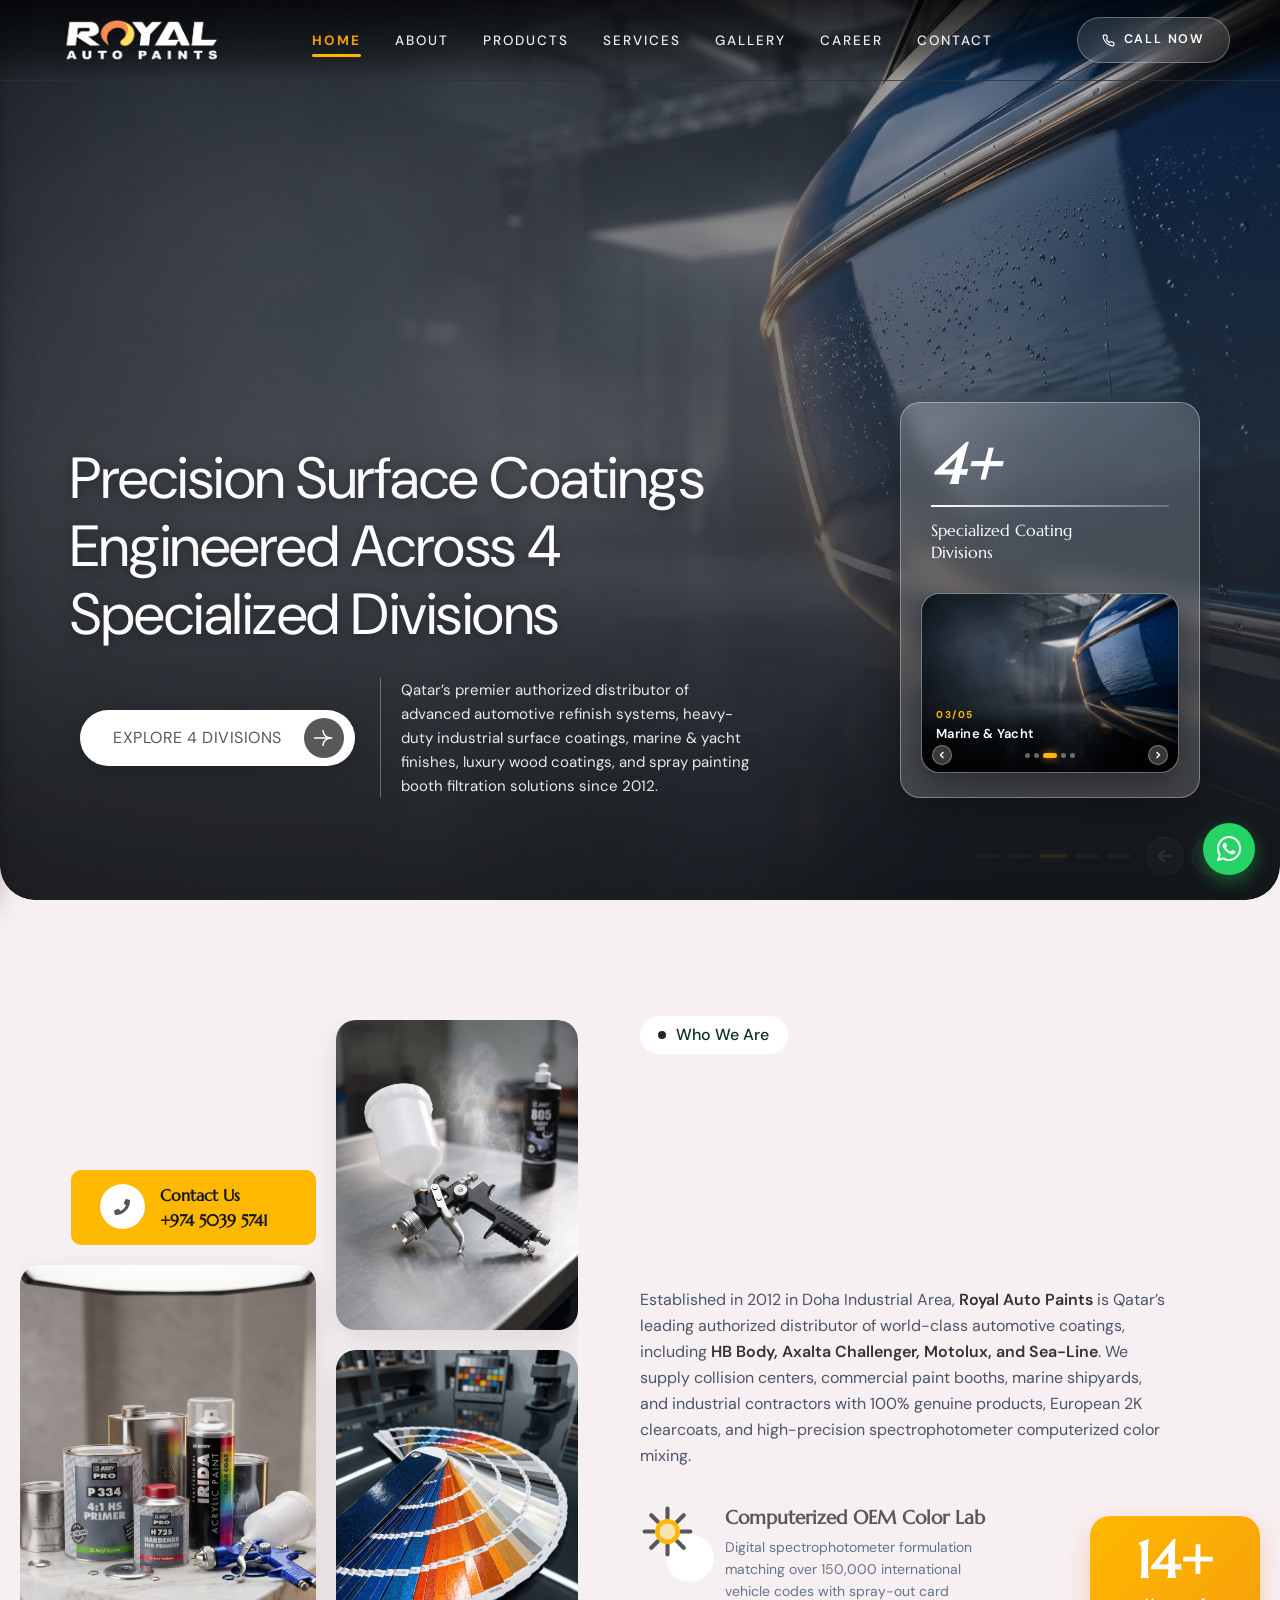
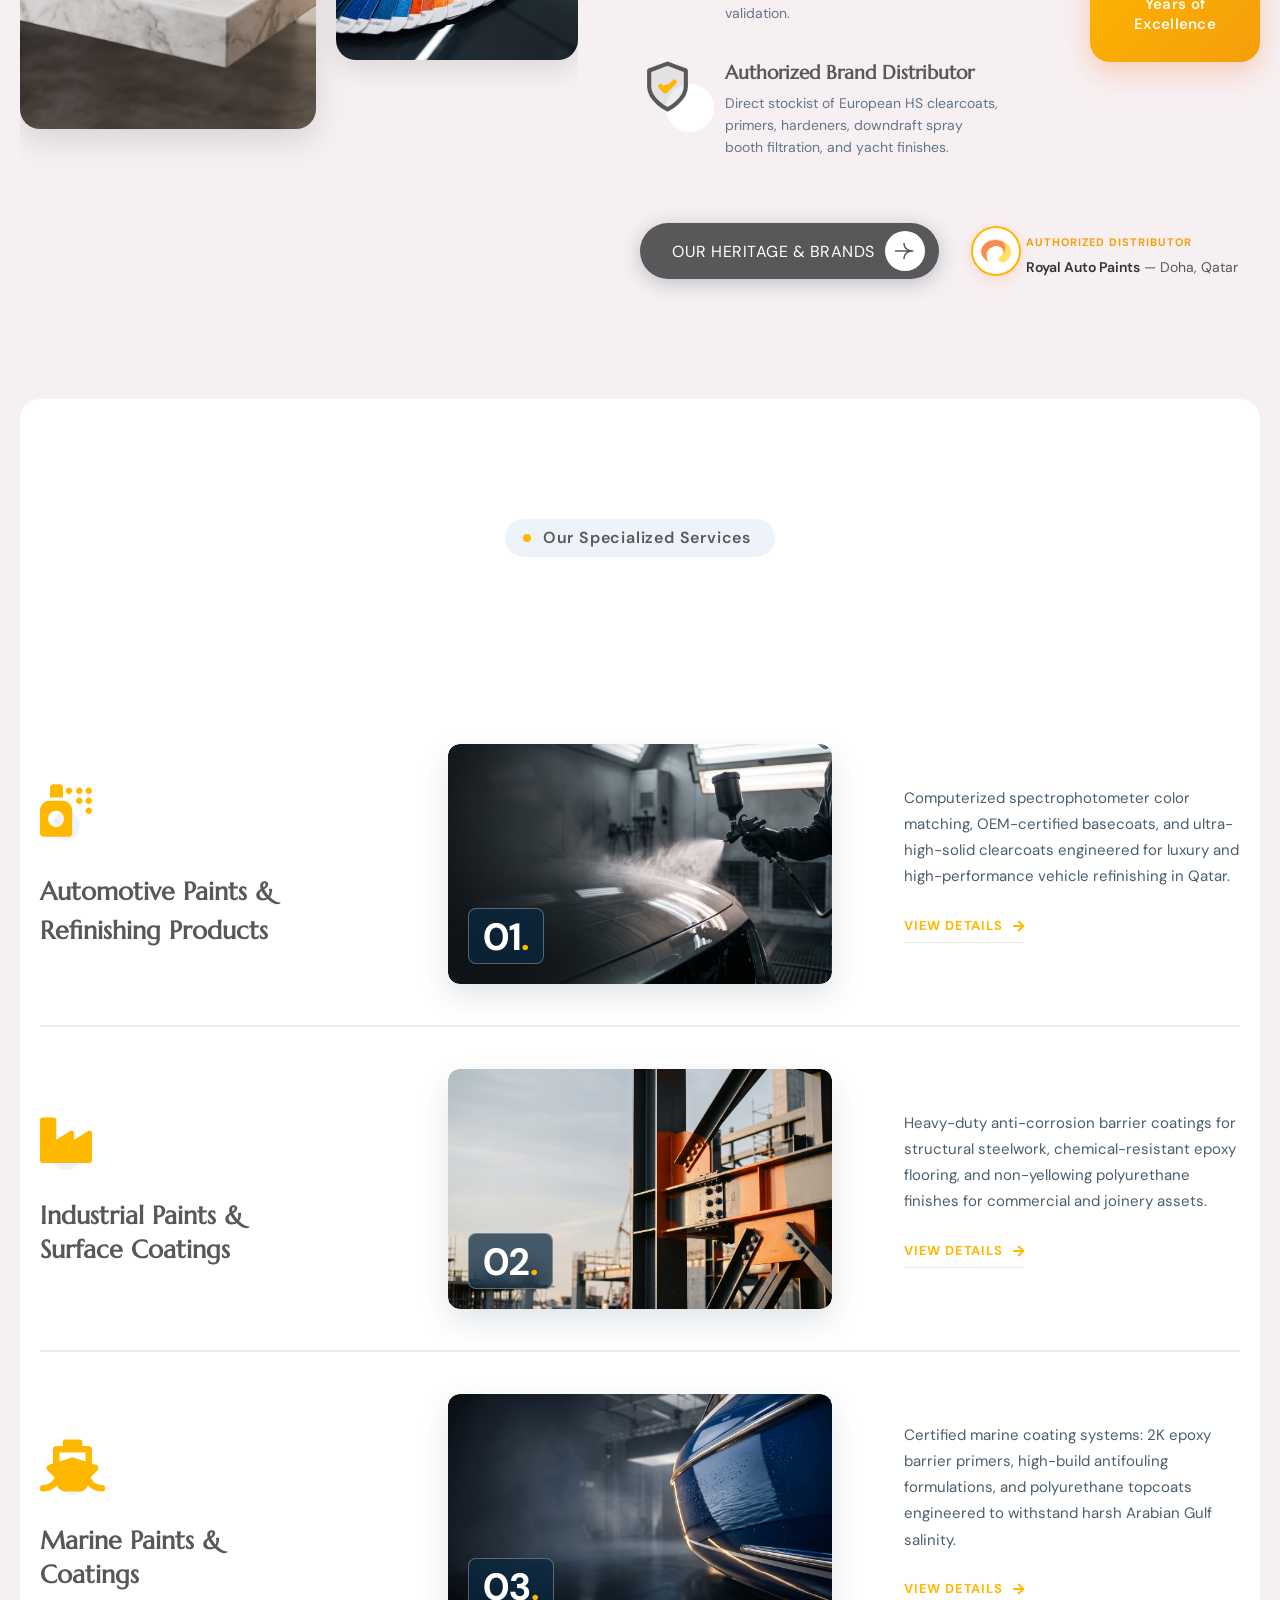
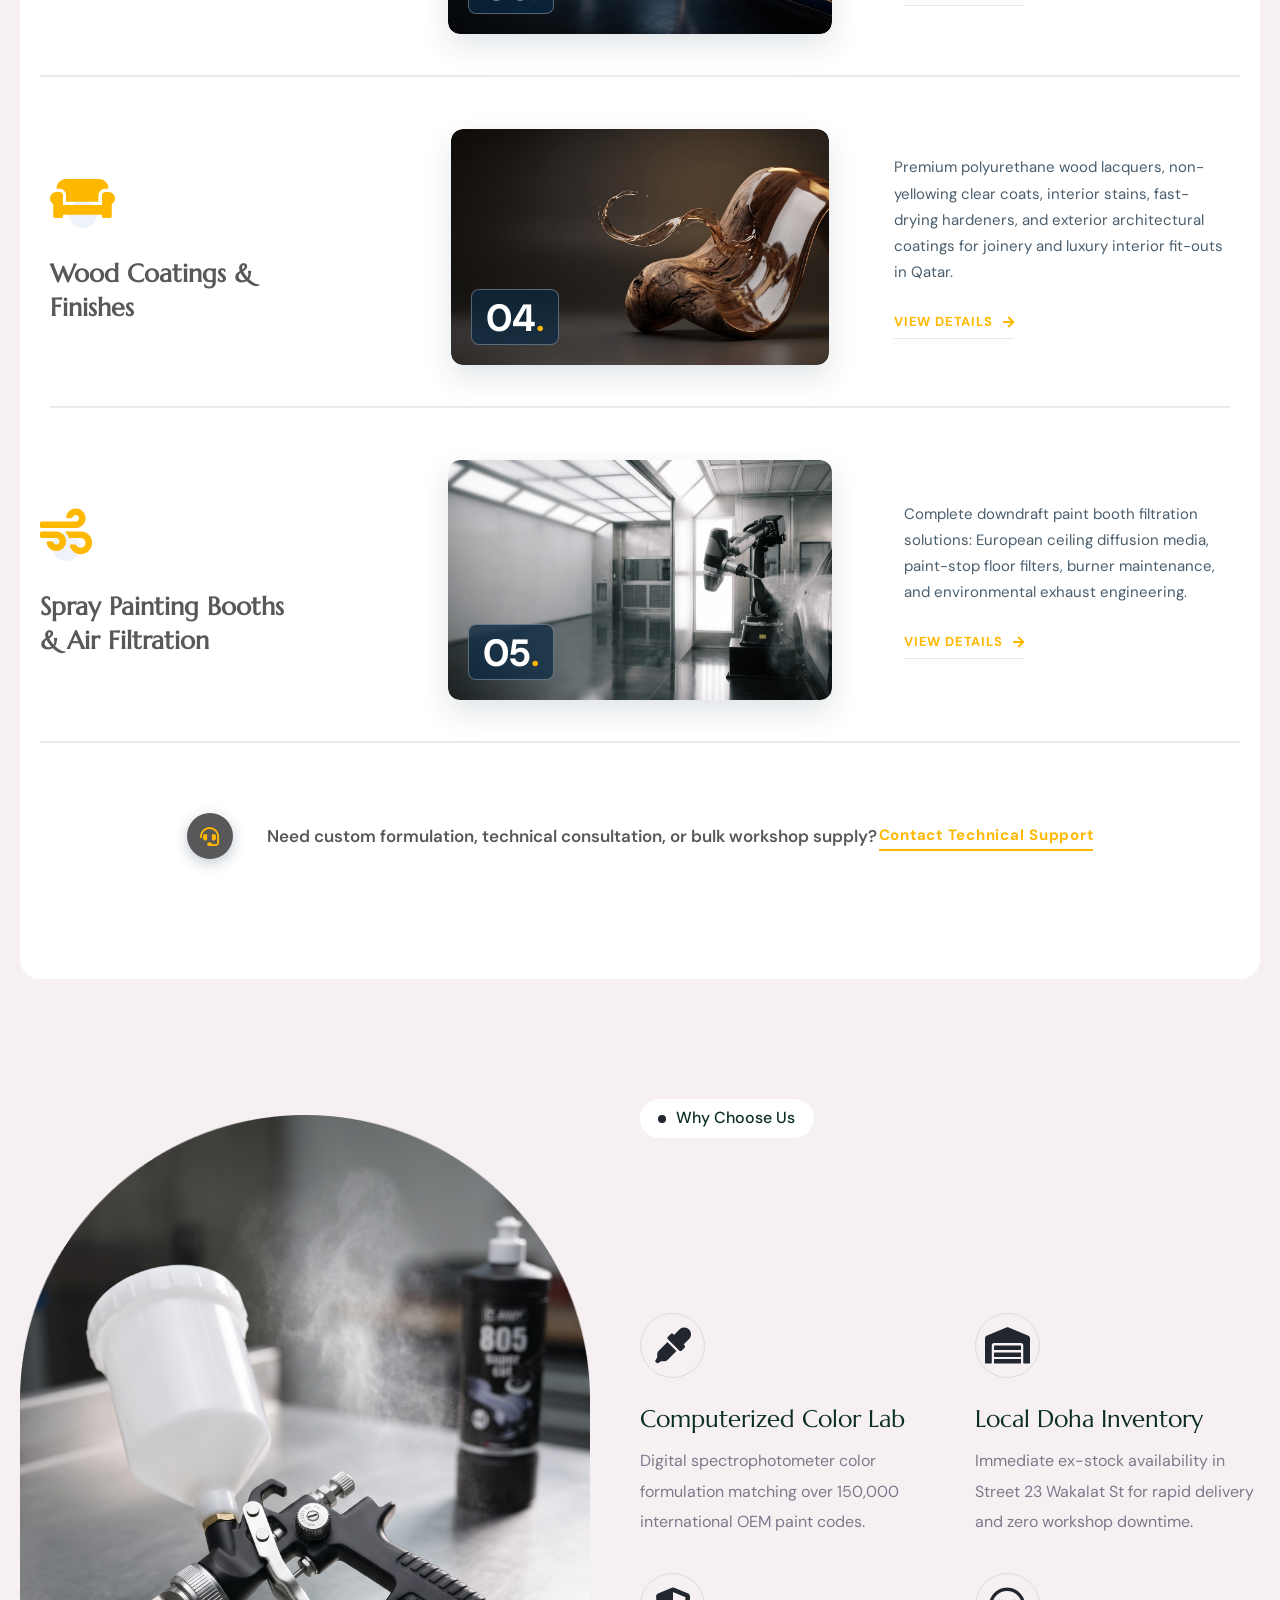
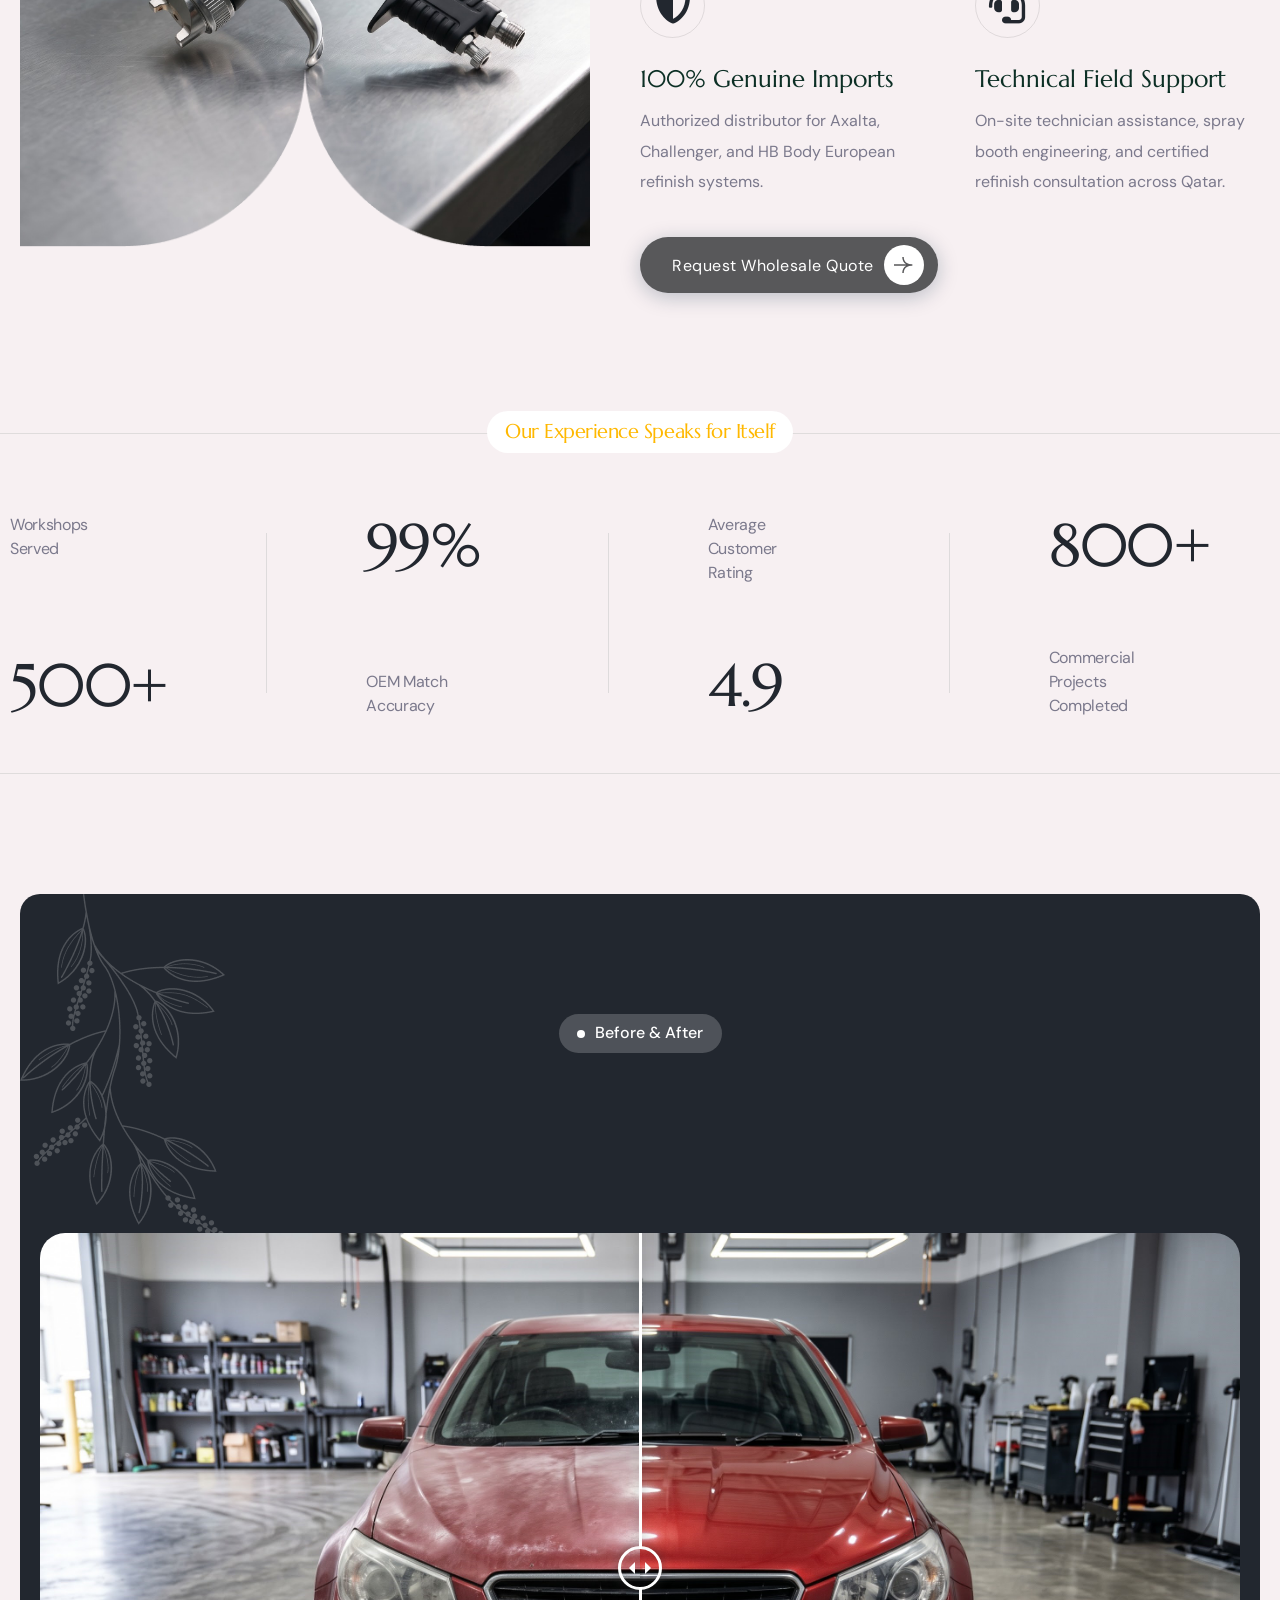
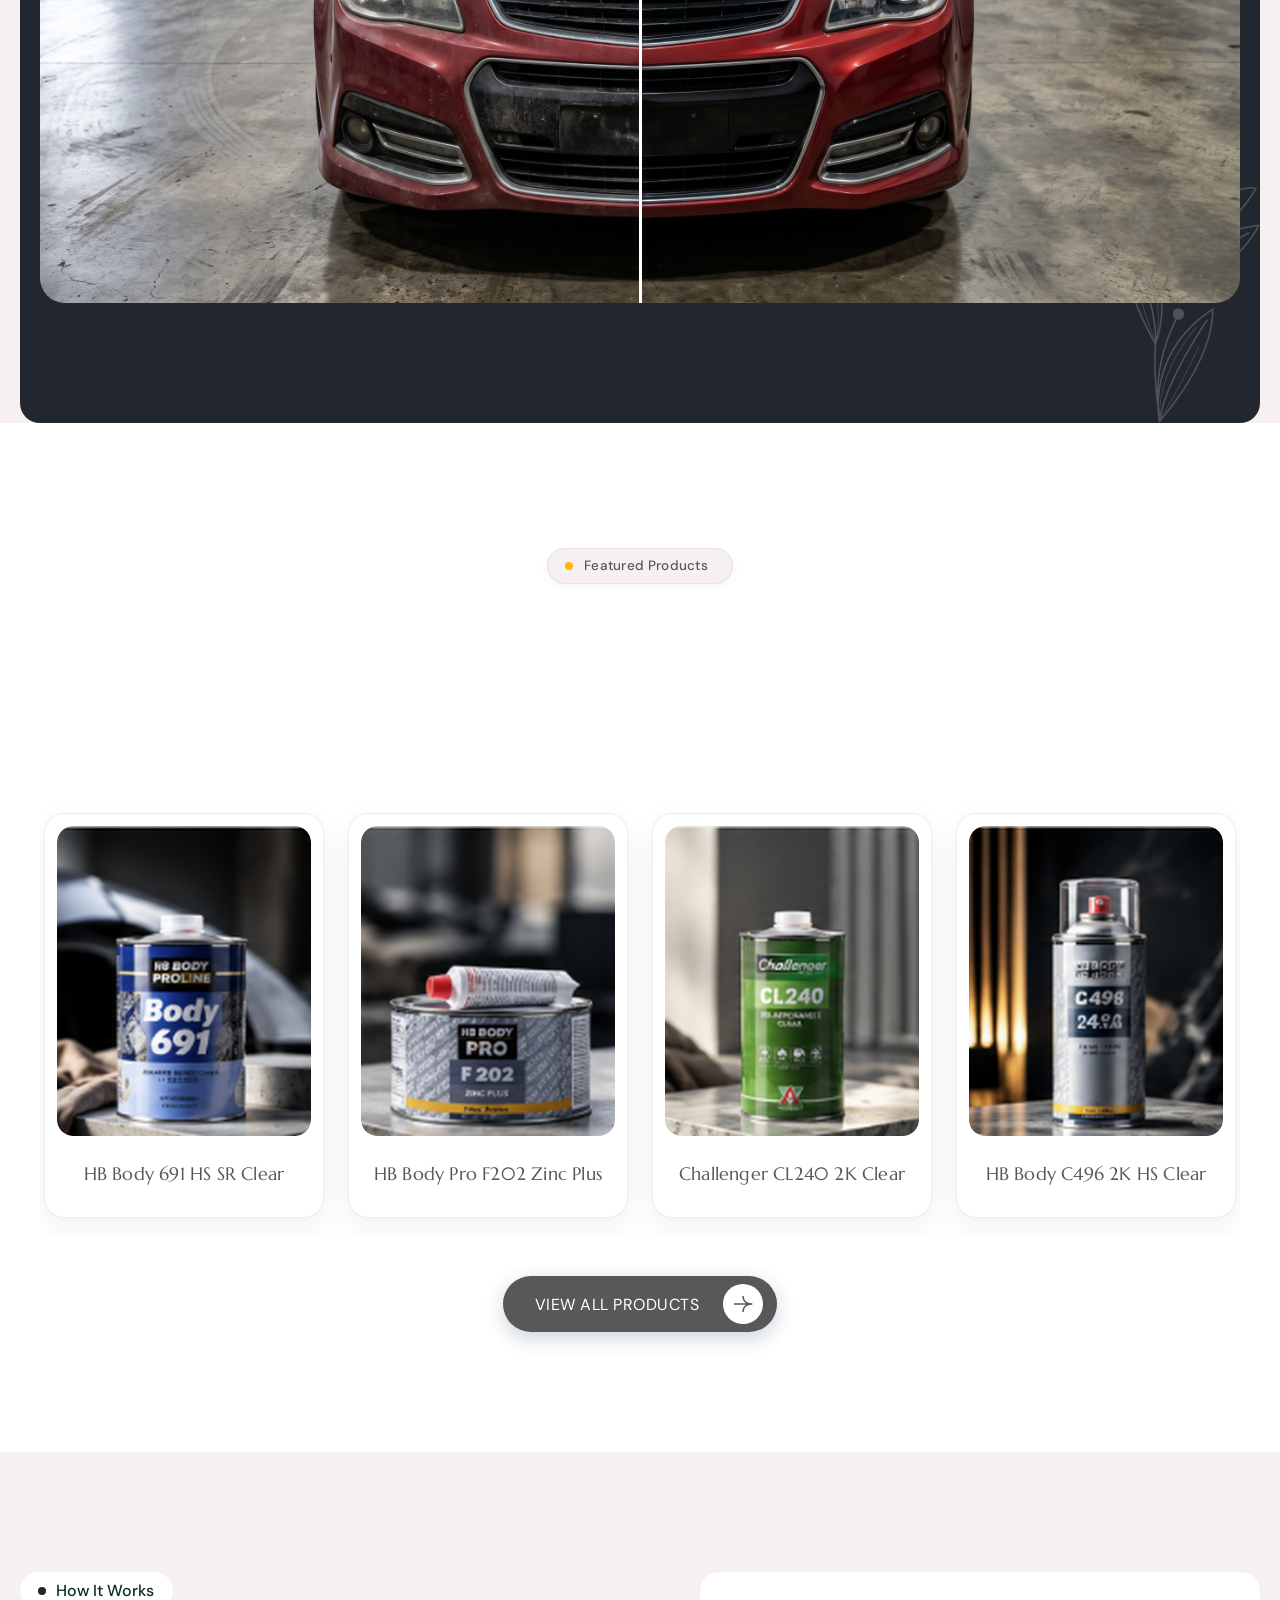
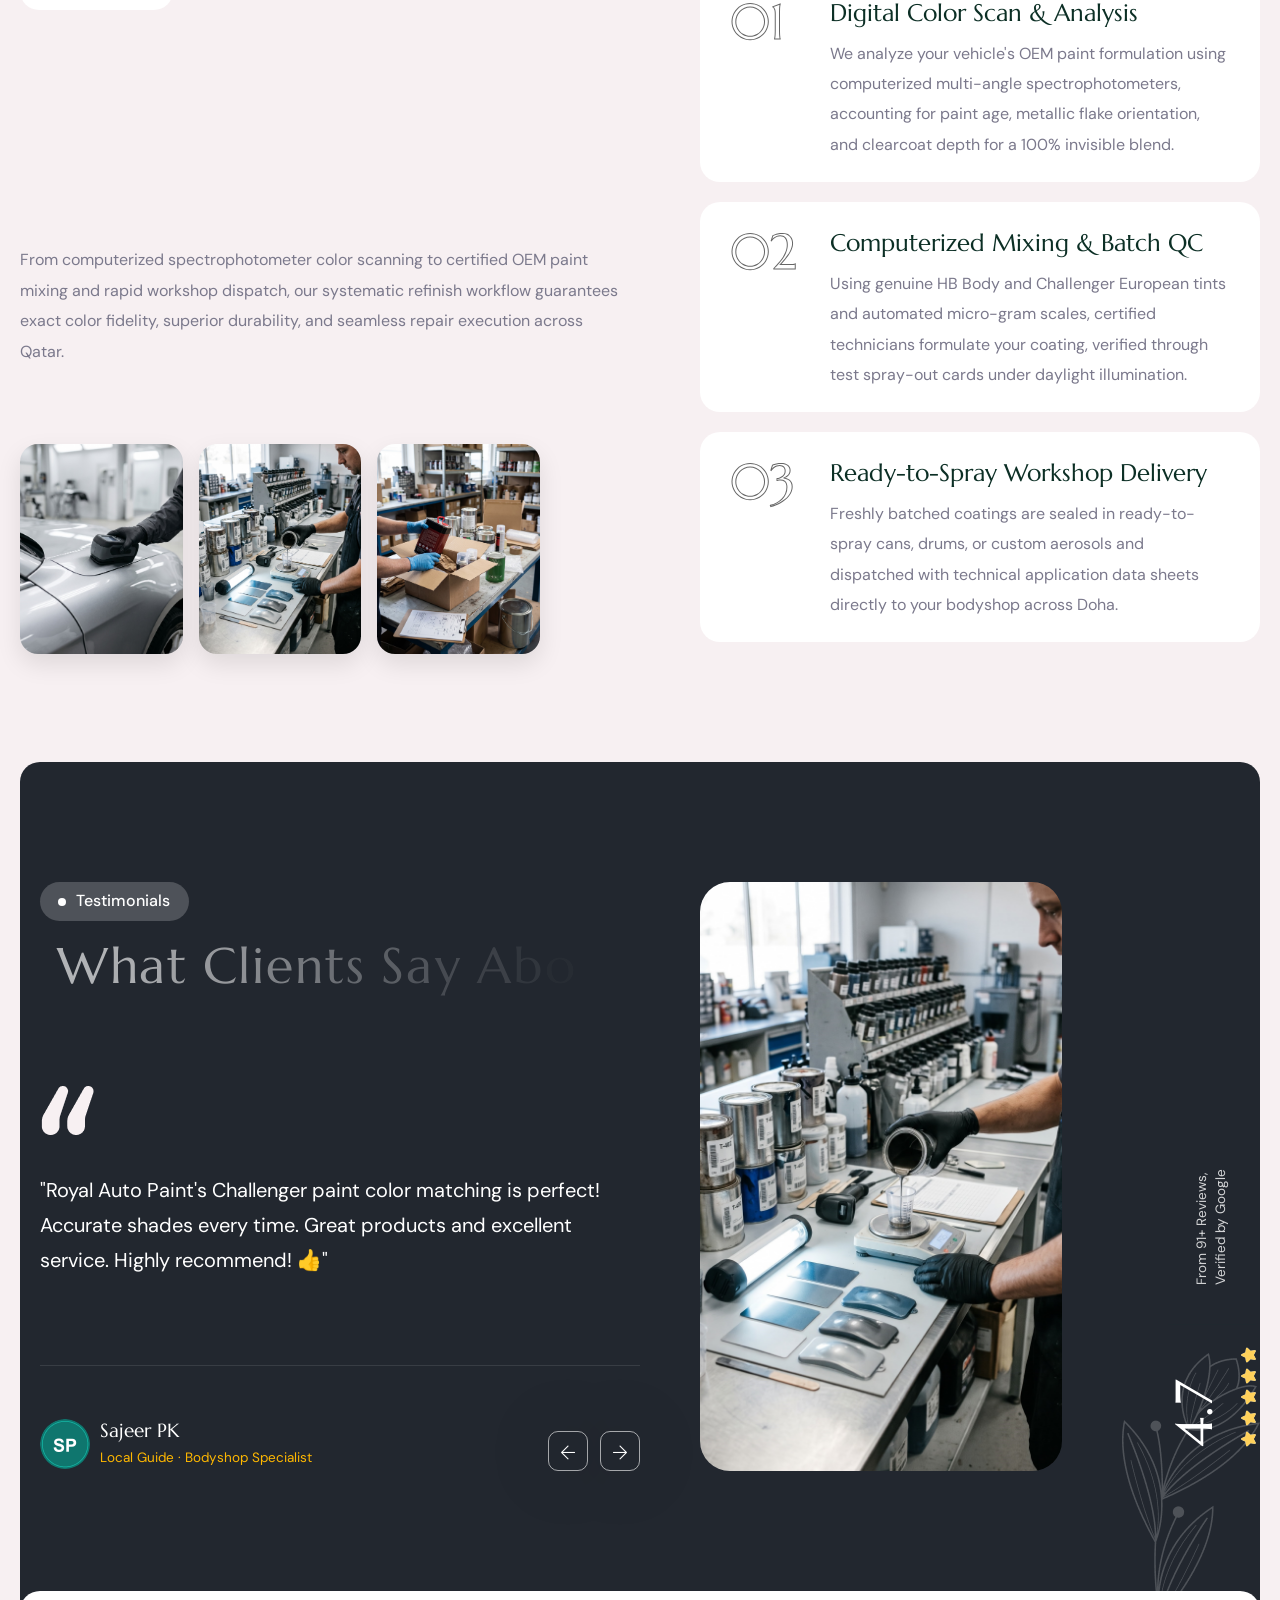
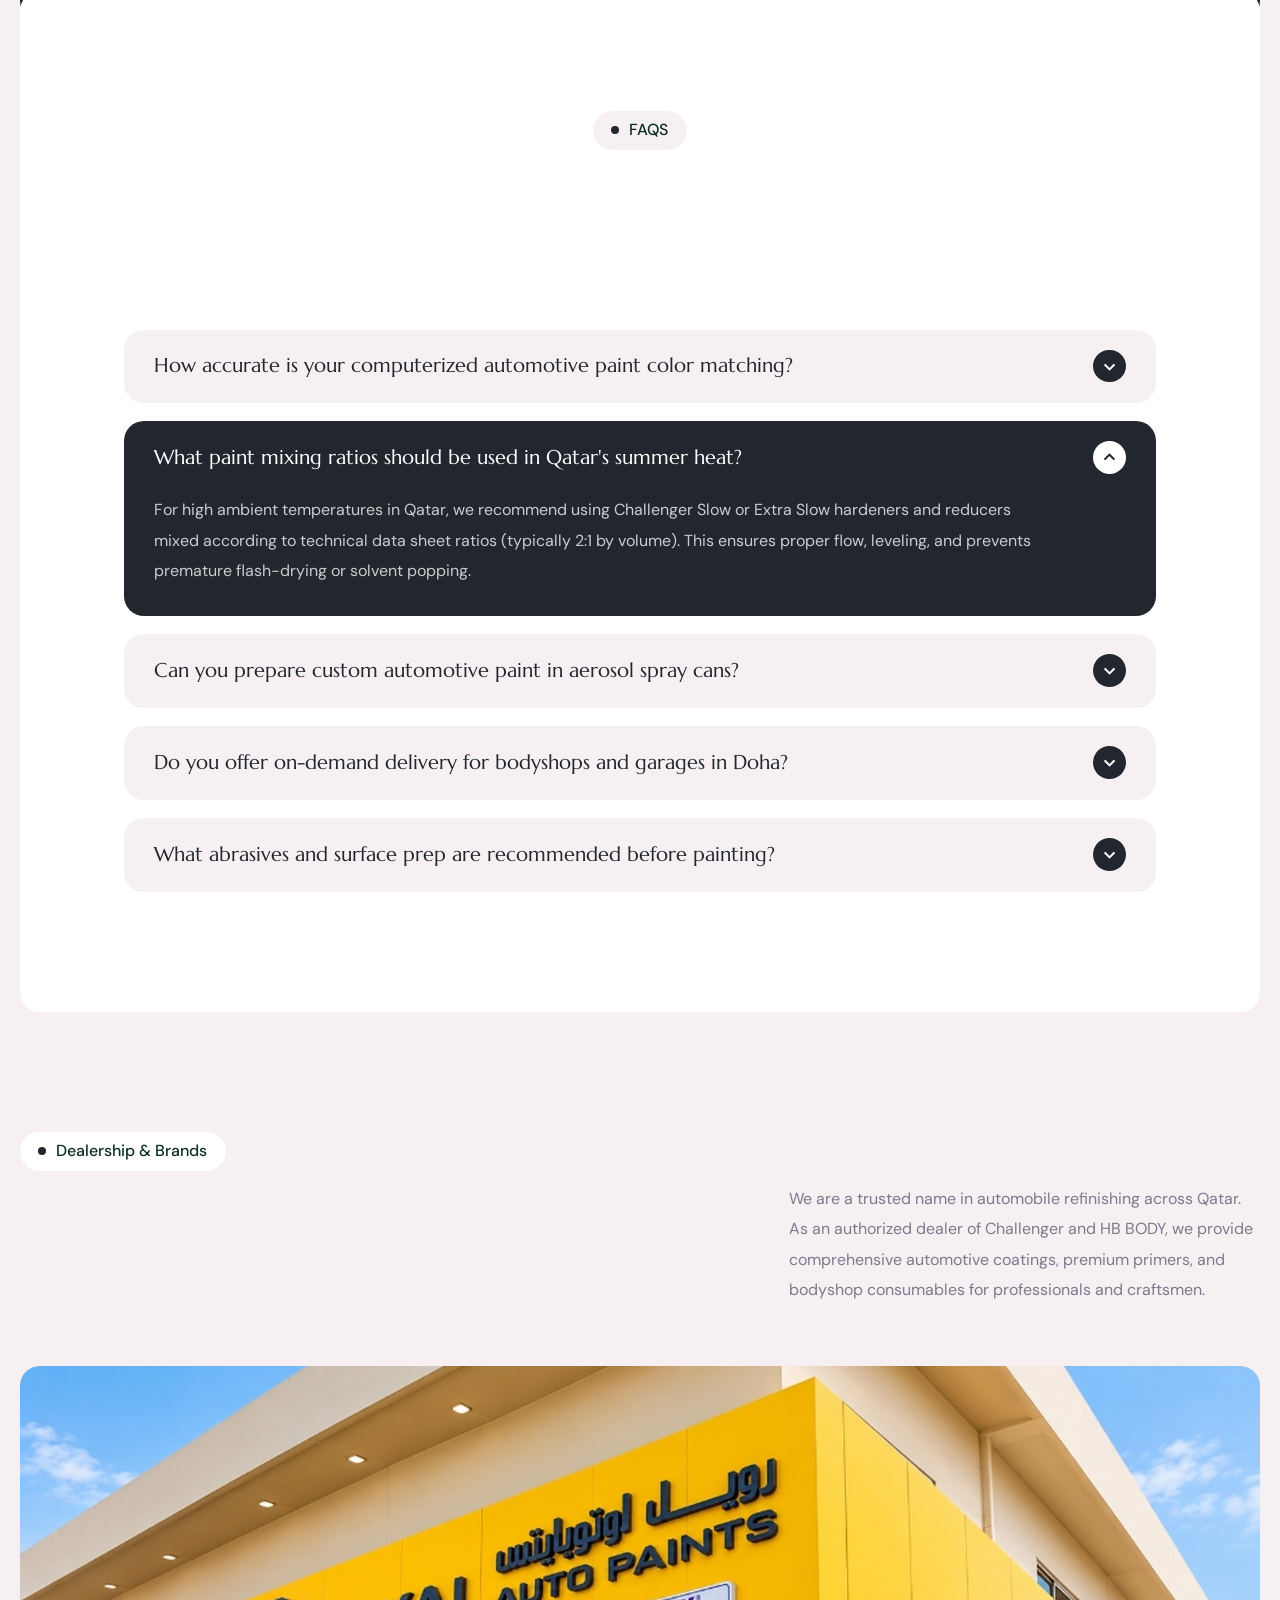
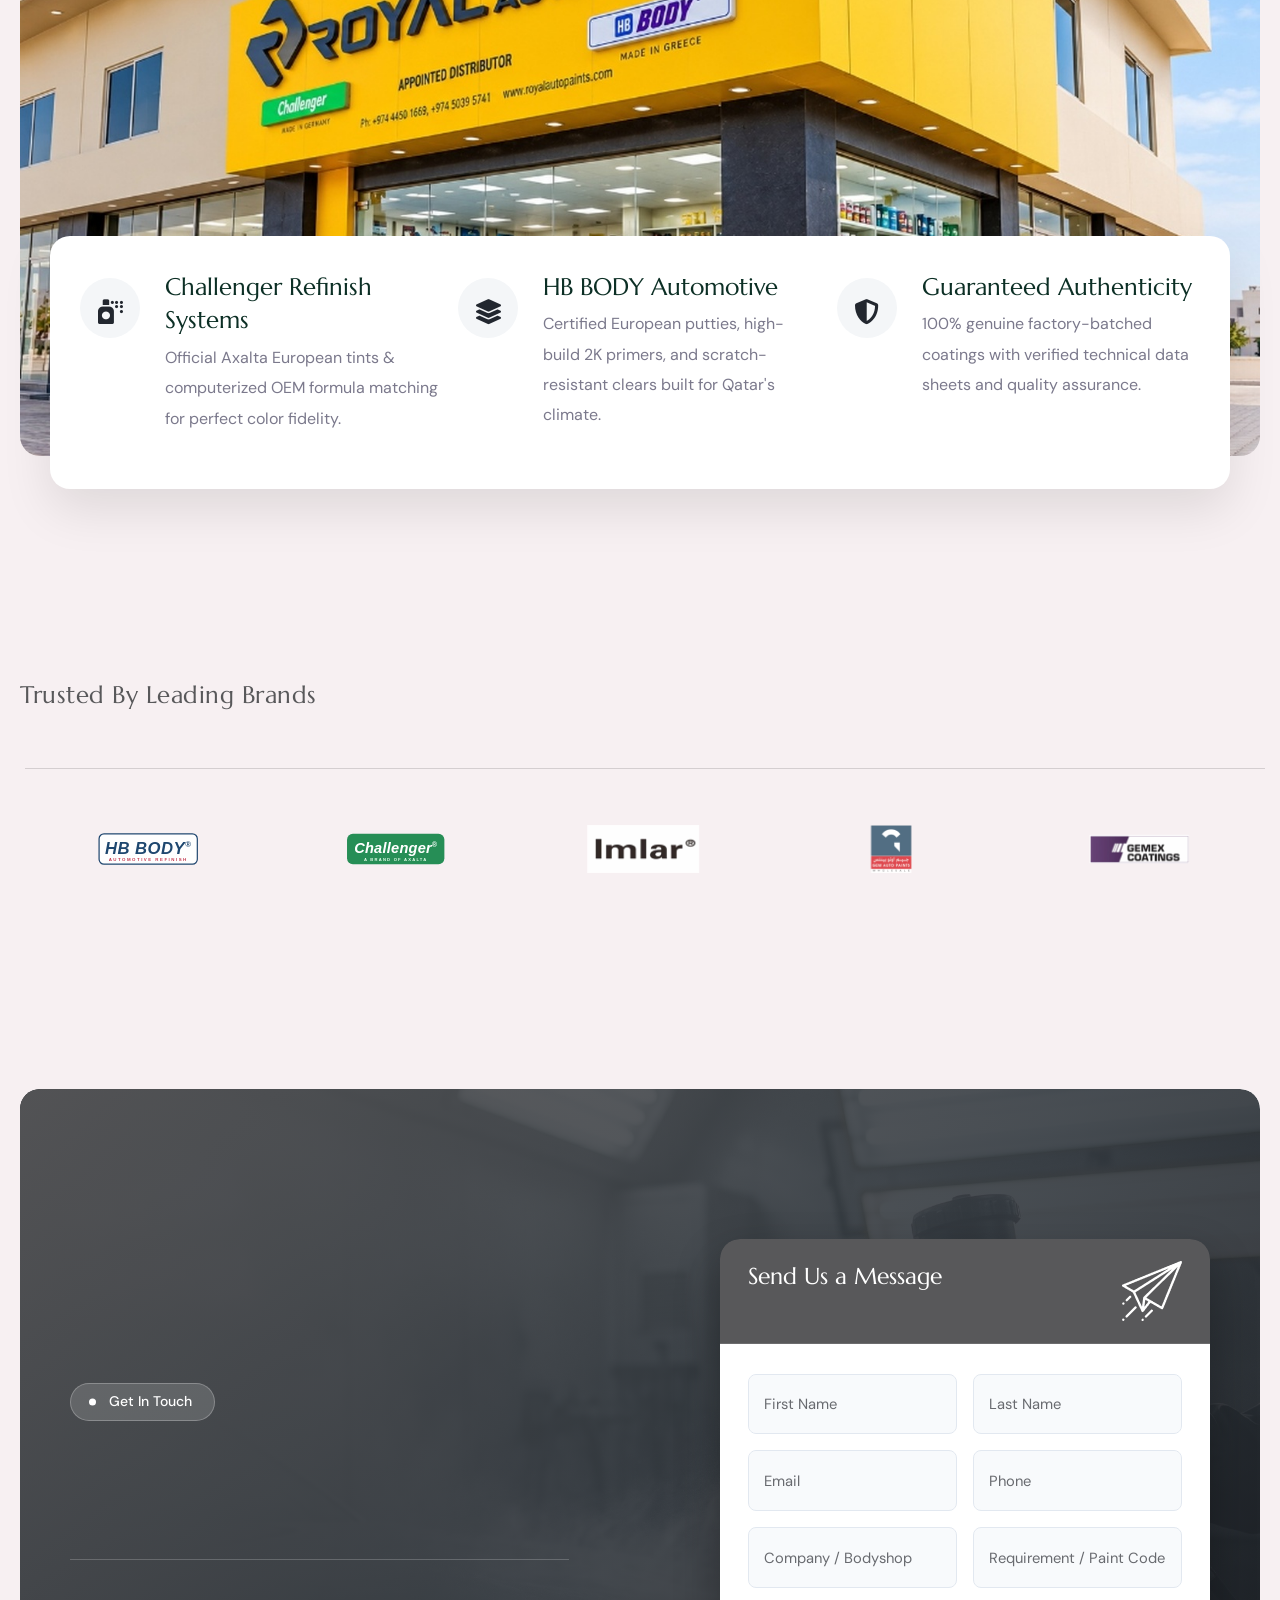
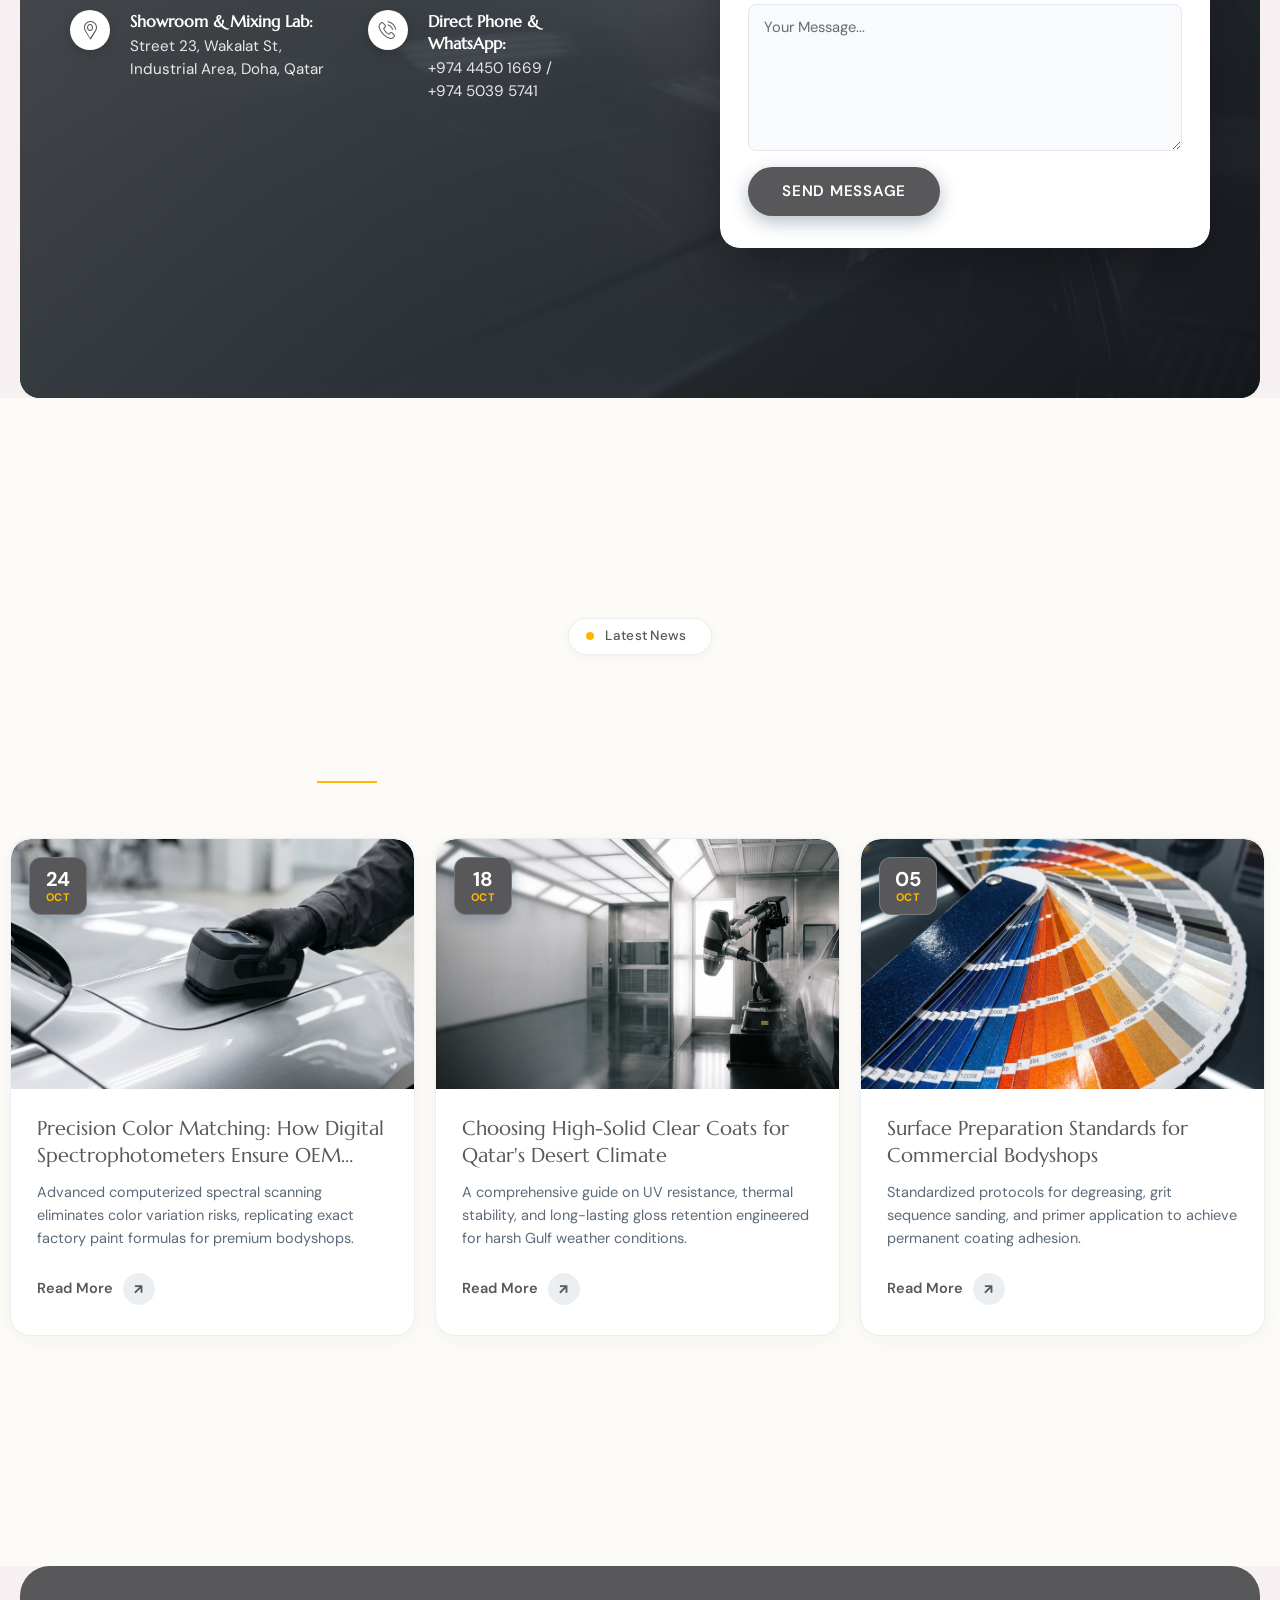
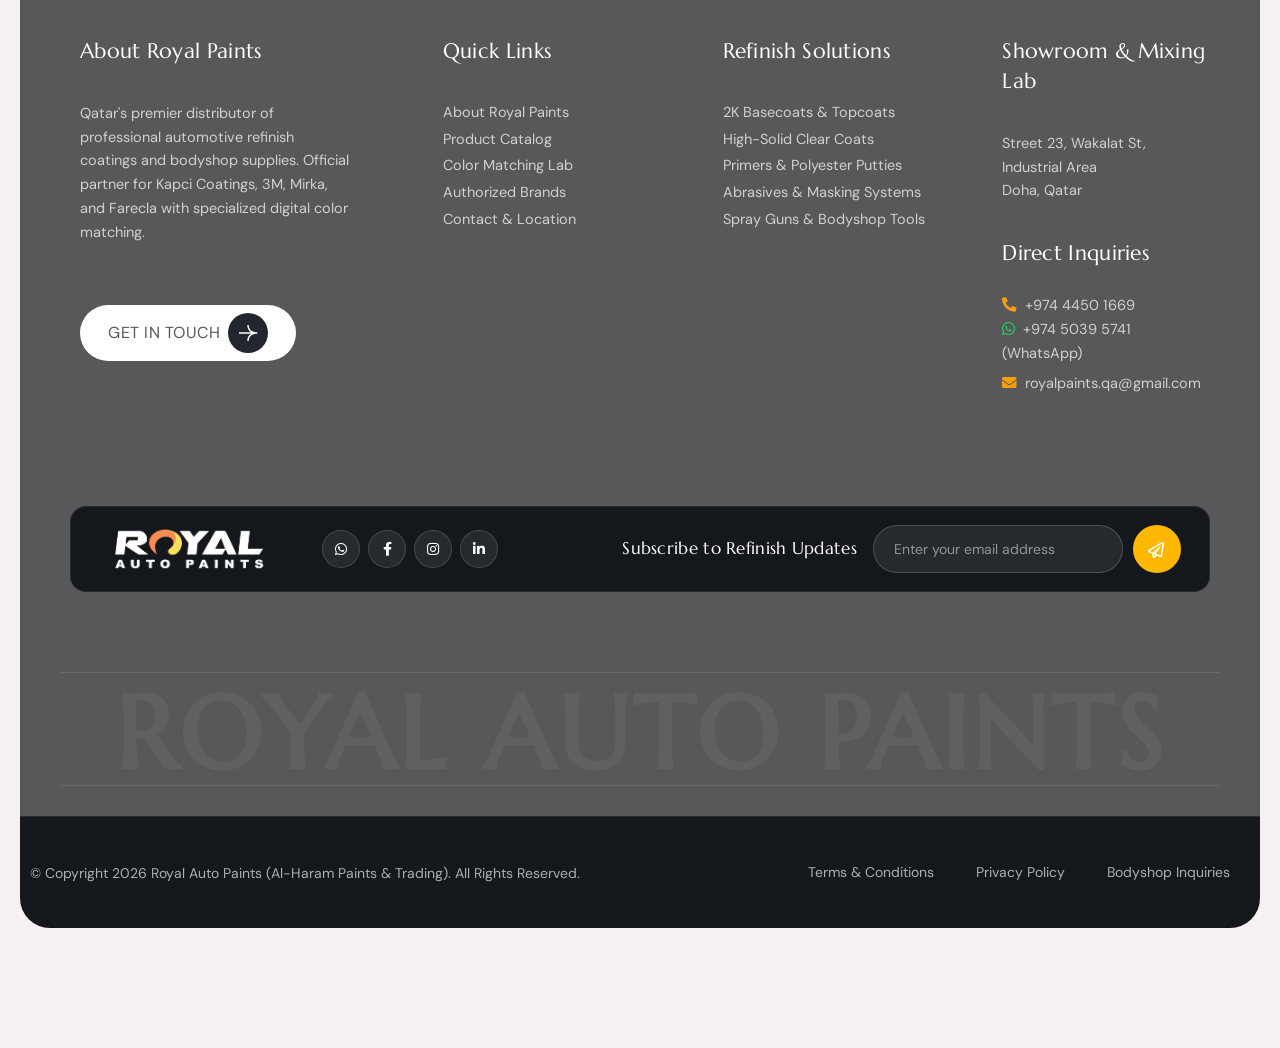
==== commit e646a8eb: "Add all 4 dedicated detail pages (product, service, career, blog) with full universal header/footer " ====
--- a/index.html
+++ b/index.html
@@ -1050,7 +1050,7 @@
 																												<h3
 																													class="service-title">
 																													<a
-																														href="services.html#service-row-1">
+																														href="service-detail.html?service=automotive">
 																														Automotive
 																														Paints
 																														&amp;<br>Refinishing
@@ -1109,7 +1109,7 @@
 																													in
 																													Qatar.
 																												</div>
-																												<a href="services.html#service-row-1"
+																												<a href="service-detail.html?service=automotive"
 																													class="link-btn">
 																													View
 																													Details
@@ -1169,7 +1169,7 @@
 																												<h4
 																													class="service-title">
 																													<a
-																														href="services.html#service-row-2">
+																														href="service-detail.html?service=industrial">
 																														Industrial
 																														Paints
 																														&amp;<br>Surface
@@ -1229,7 +1229,7 @@
 																													joinery
 																													assets.
 																												</div>
-																												<a href="services.html#service-row-2"
+																												<a href="service-detail.html?service=industrial"
 																													class="link-btn">
 																													View
 																													Details
@@ -1289,7 +1289,7 @@
 																												<h4
 																													class="service-title">
 																													<a
-																														href="services.html#service-row-3">
+																														href="service-detail.html?service=marine">
 																														Marine
 																														Paints
 																														&amp;<br>Coatings
@@ -1350,7 +1350,7 @@
 																													Gulf
 																													salinity.
 																												</div>
-																												<a href="services.html#service-row-3"
+																												<a href="service-detail.html?service=marine"
 																													class="link-btn">
 																													View
 																													Details
@@ -1410,7 +1410,7 @@
 																												<h4
 																													class="service-title">
 																													<a
-																														href="services.html#service-row-4">
+																														href="service-detail.html?service=wood">
 																														Wood
 																														Coatings
 																														&amp;<br>Finishes
@@ -1473,7 +1473,7 @@
 																													in
 																													Qatar.
 																												</div>
-																												<a href="services.html#service-row-4"
+																												<a href="service-detail.html?service=wood"
 																													class="link-btn">
 																													View
 																													Details
@@ -1533,7 +1533,7 @@
 																												<h4
 																													class="service-title">
 																													<a
-																														href="services.html#service-row-5">
+																														href="service-detail.html?service=spraybooth">
 																														Spray
 																														Painting
 																														Booths<br>&amp;
@@ -1594,7 +1594,7 @@
 																													exhaust
 																													engineering.
 																												</div>
-																												<a href="services.html#service-row-5"
+																												<a href="service-detail.html?service=spraybooth"
 																													class="link-btn">
 																													View
 																													Details
@@ -4132,7 +4132,7 @@
 																								<div class="content">
 																									<h4
 																										class="entry-title">
-																										<a href="#services"
+																										<a href="blog-detail.html?post=1"
 																											rel="bookmark">Precision
 																											Color
 																											Matching:
@@ -4154,7 +4154,7 @@
 																										paint formulas
 																										for premium
 																										bodyshops.</div>
-																									<a href="#services"
+																									<a href="blog-detail.html?post=1"
 																										class="link-btn">
 																										Read More <i
 																											class="fa fa-arrow-right"></i>
@@ -4194,7 +4194,7 @@
 																								<div class="content">
 																									<h4
 																										class="entry-title">
-																										<a href="#services"
+																										<a href="blog-detail.html?post=2"
 																											rel="bookmark">Choosing
 																											High-Solid
 																											Clear Coats
@@ -4216,7 +4216,7 @@
 																										weather
 																										conditions.
 																									</div> <a
-																										href="#services"
+																										href="blog-detail.html?post=2"
 																										class="link-btn">
 																										Read More <i
 																											class="fa fa-arrow-right"></i>
@@ -4256,7 +4256,7 @@
 																								<div class="content">
 																									<h4
 																										class="entry-title">
-																										<a href="#services"
+																										<a href="blog-detail.html?post=3"
 																											rel="bookmark">Surface
 																											Preparation
 																											Standards
@@ -4277,7 +4277,7 @@
 																										permanent
 																										coating
 																										adhesion.</div>
-																									<a href="#services"
+																									<a href="blog-detail.html?post=3"
 																										class="link-btn">
 																										Read More <i
 																											class="fa fa-arrow-right"></i>
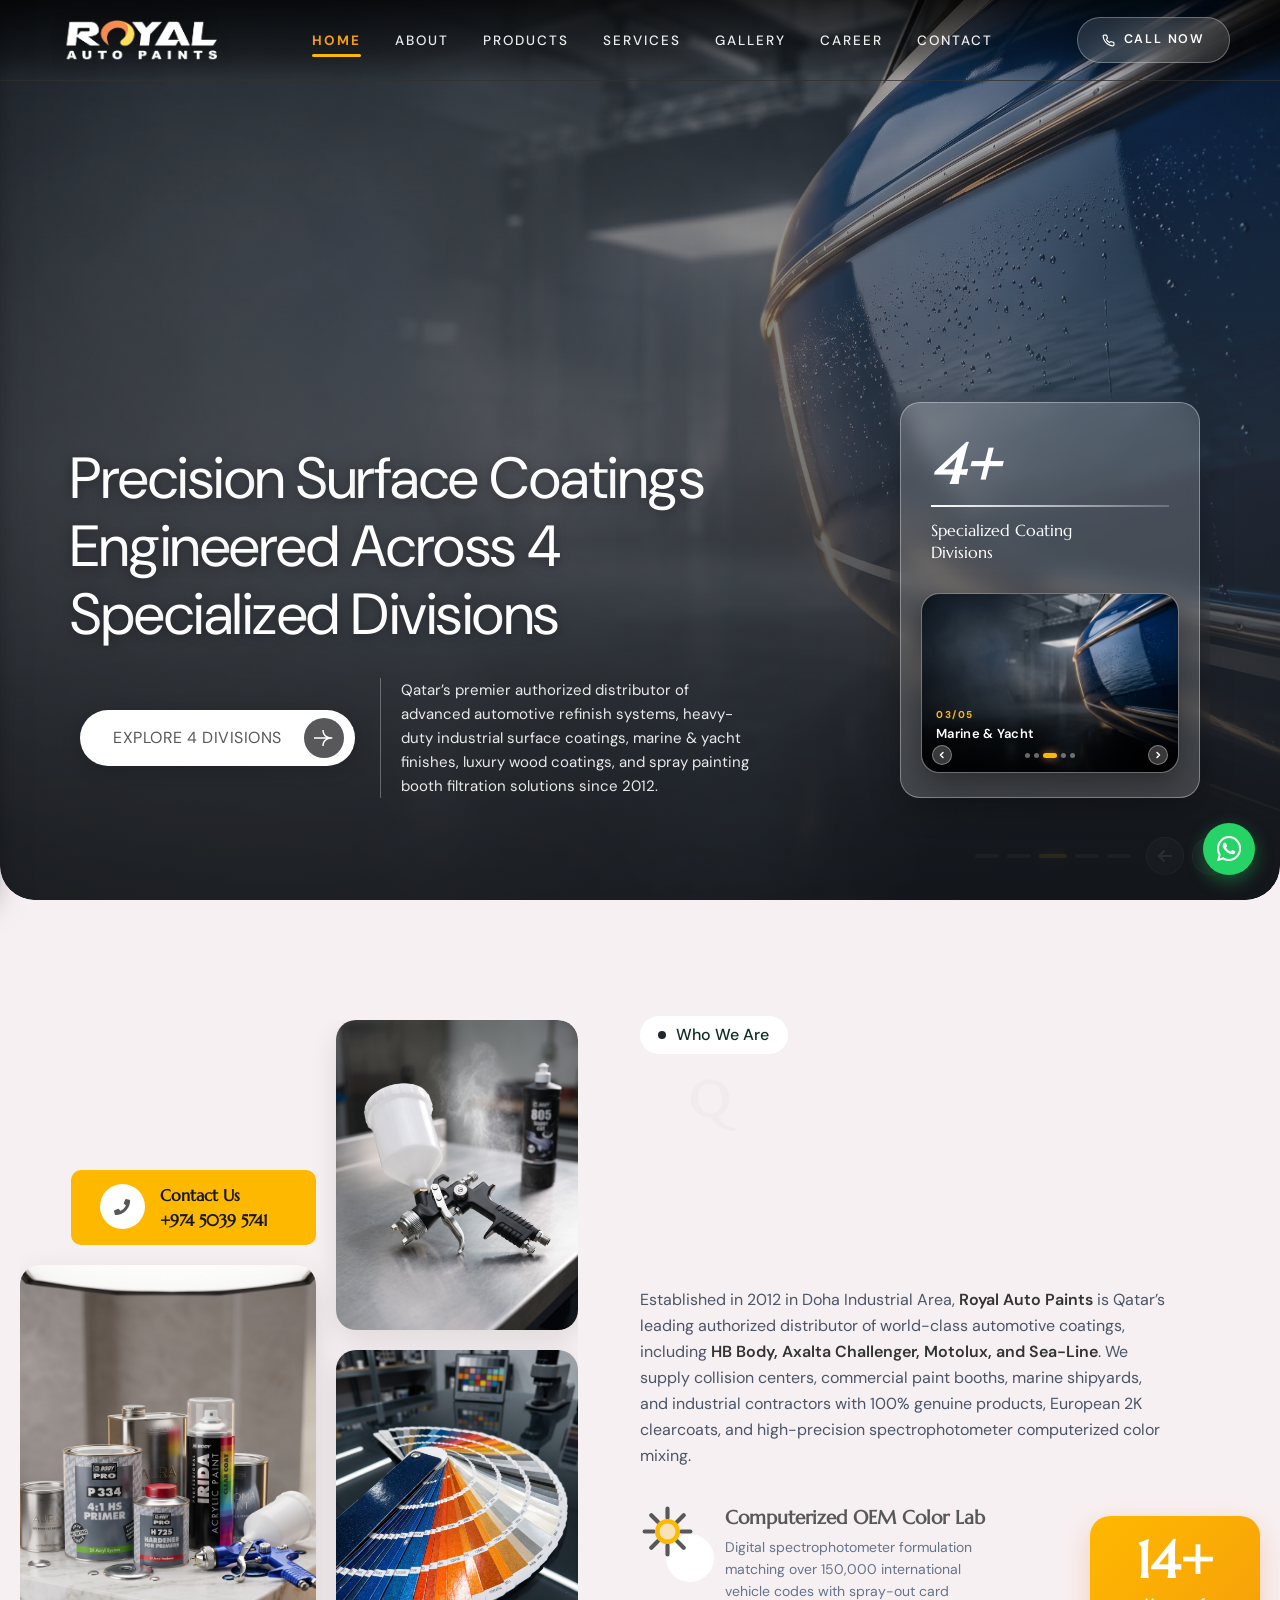
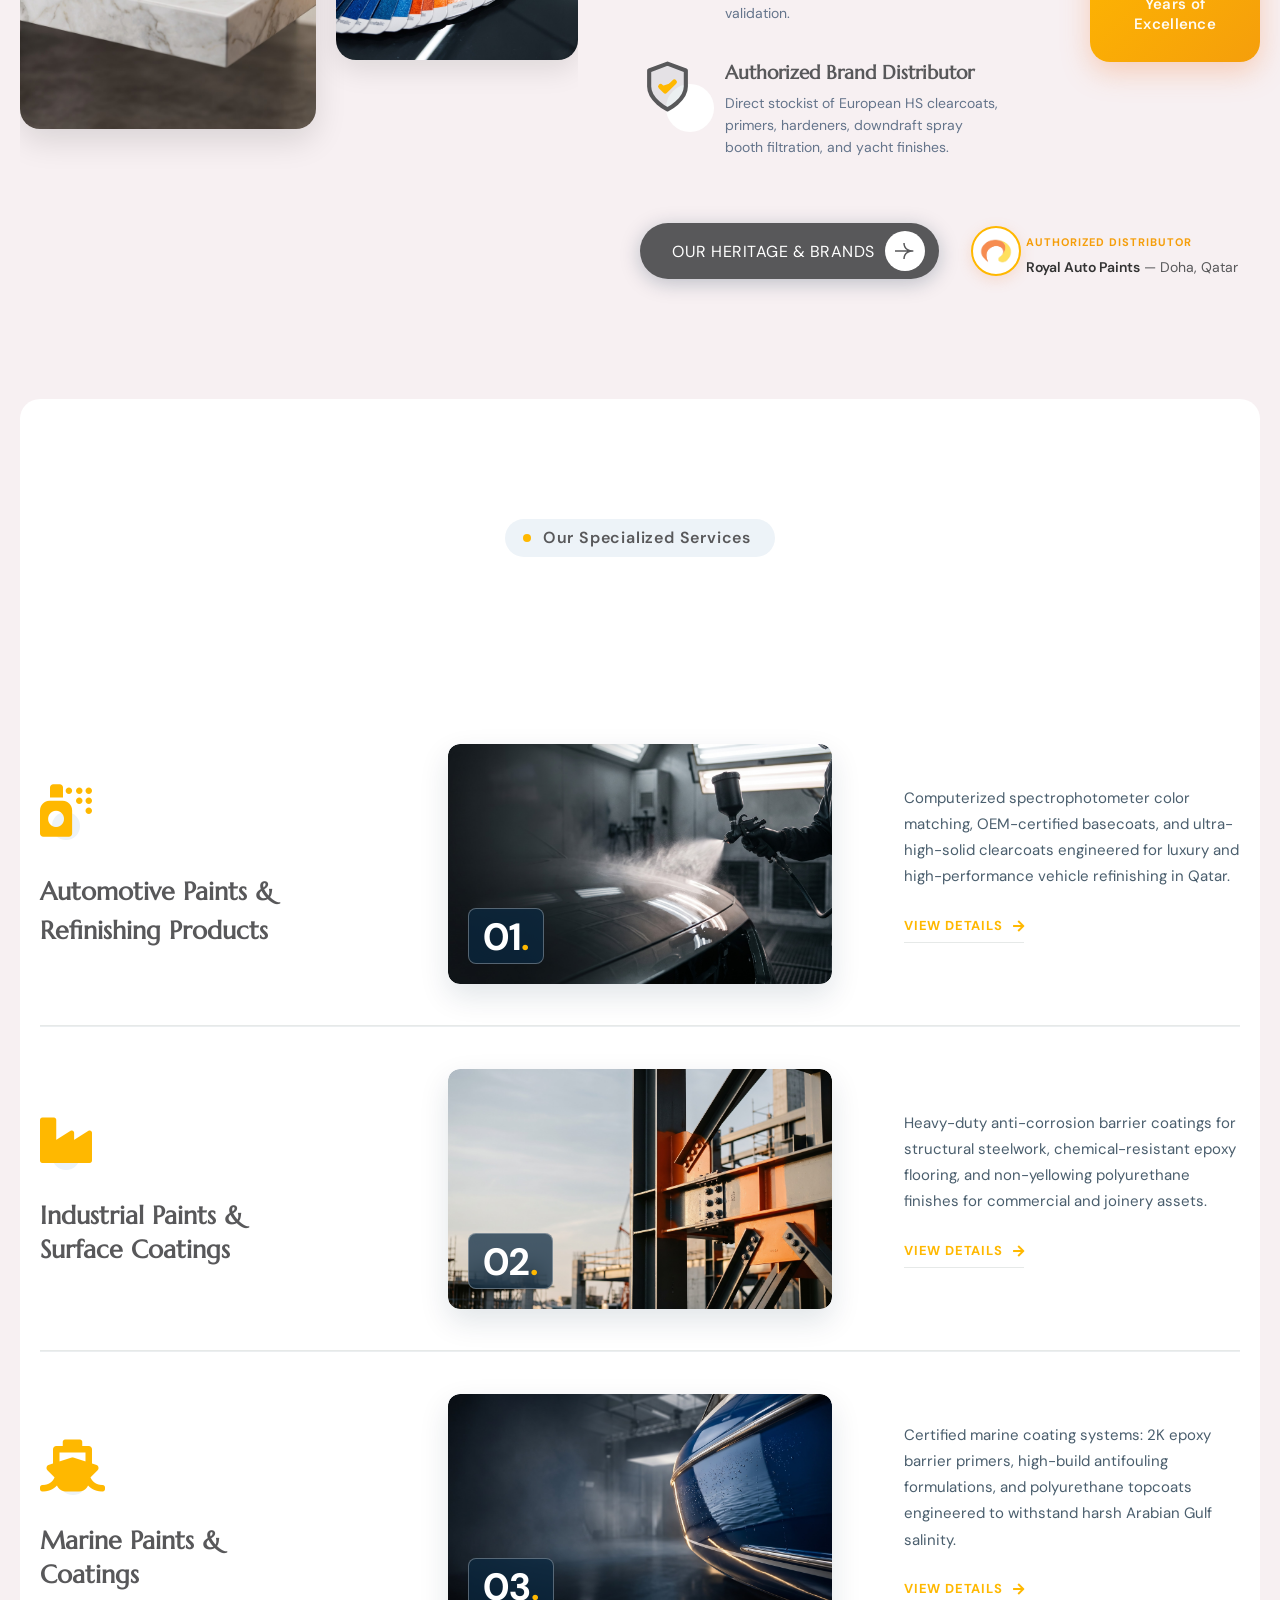
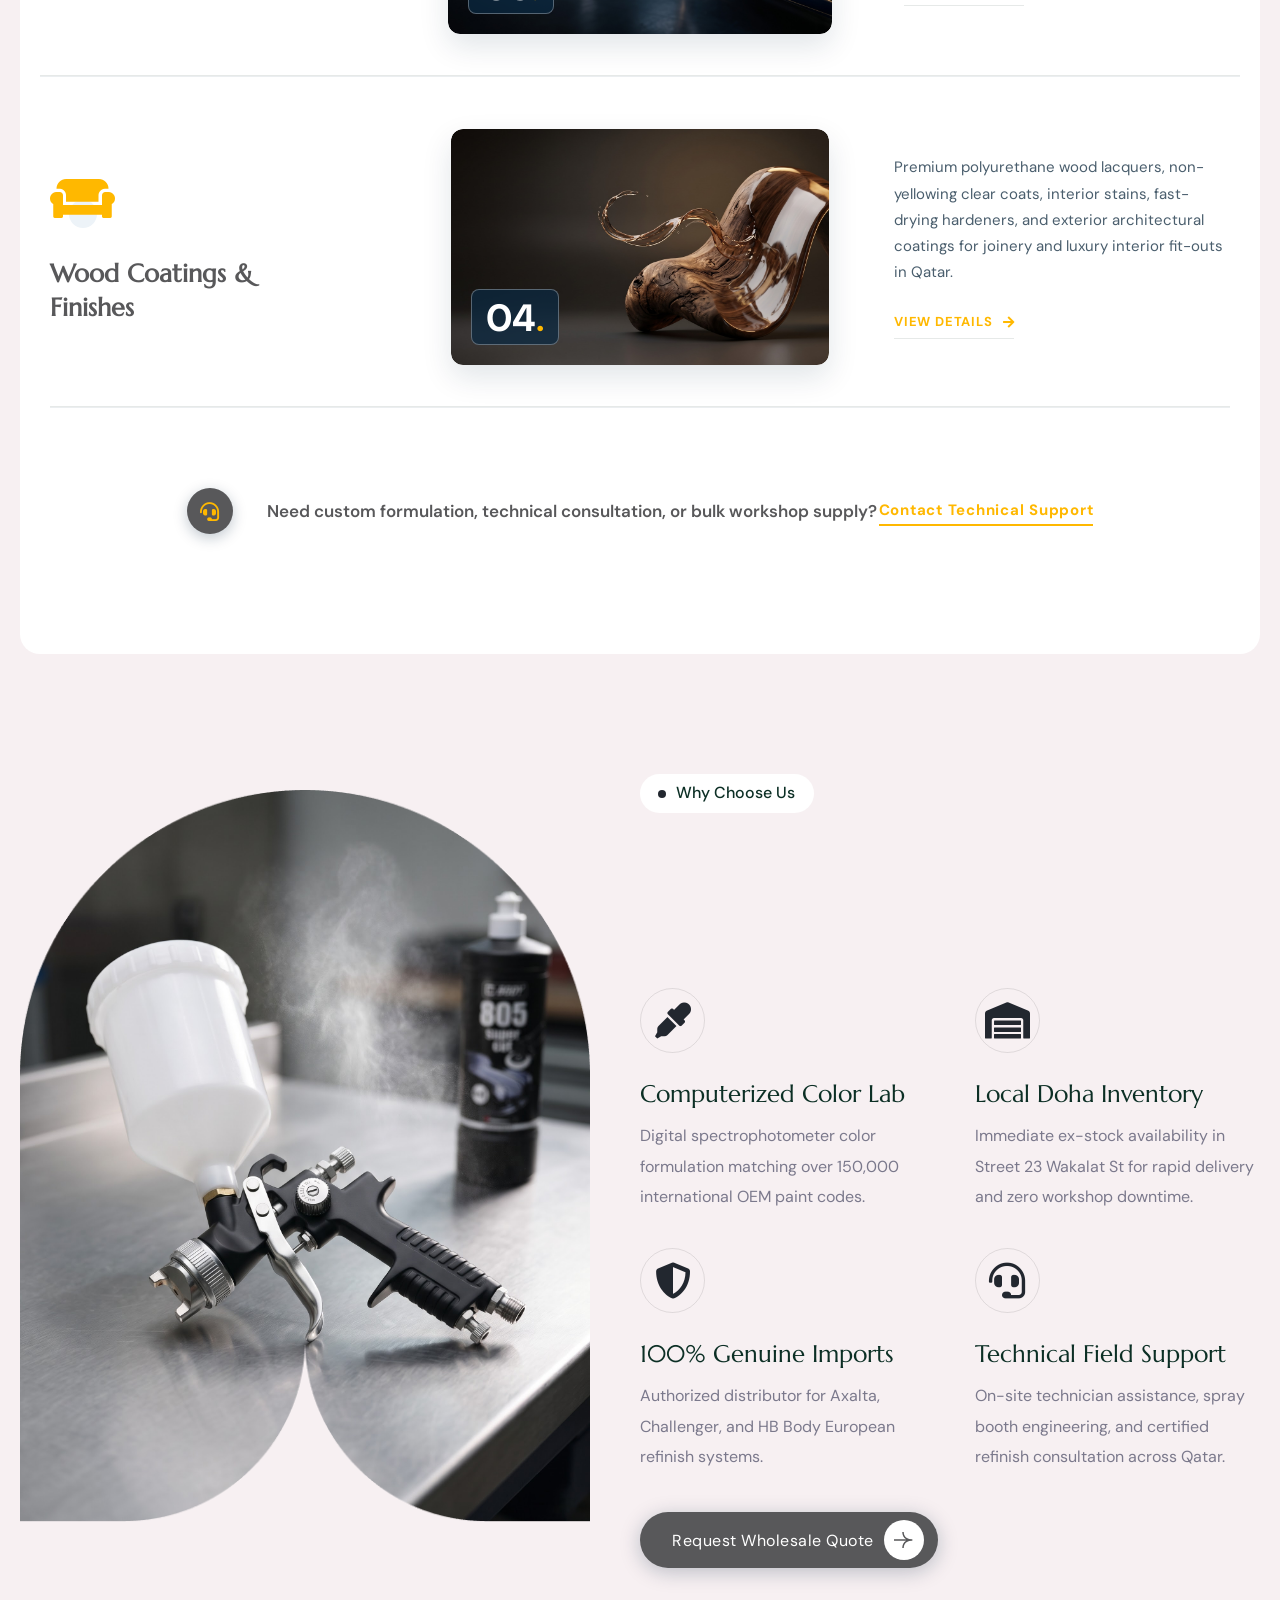
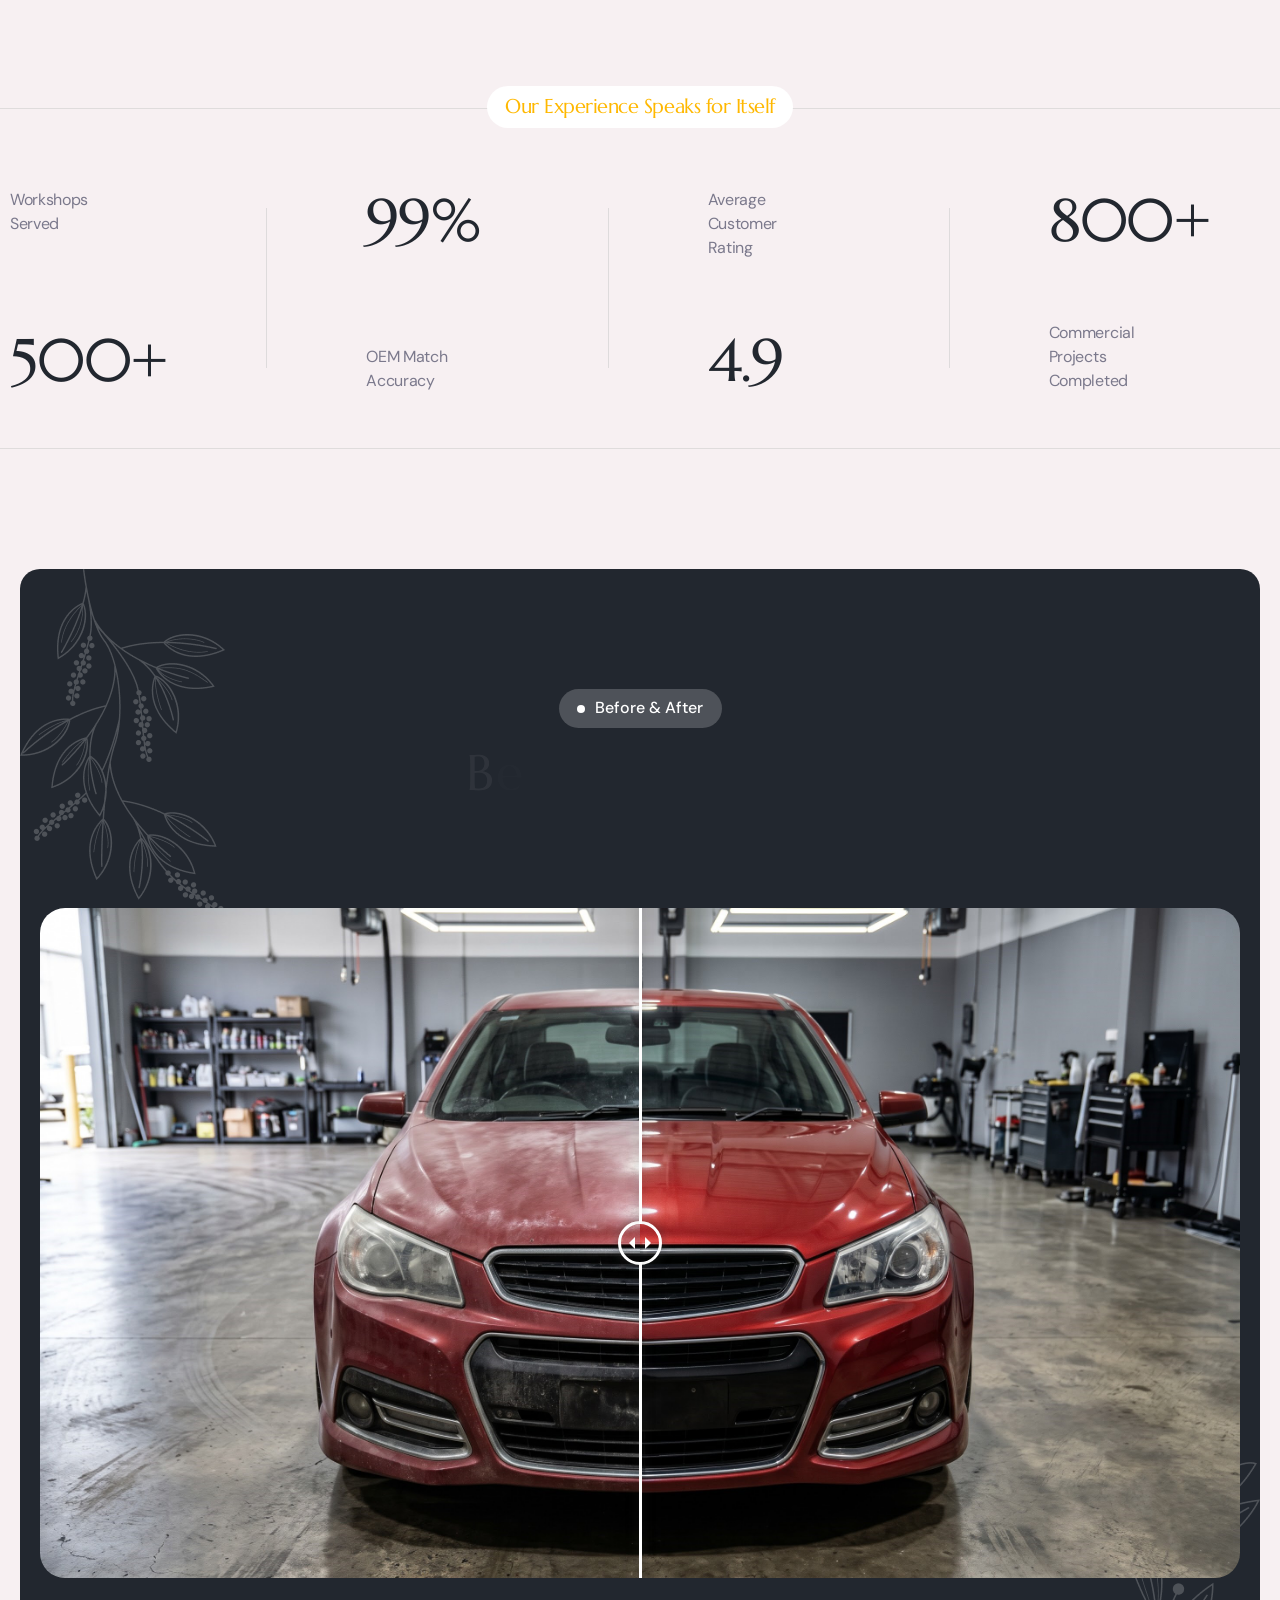
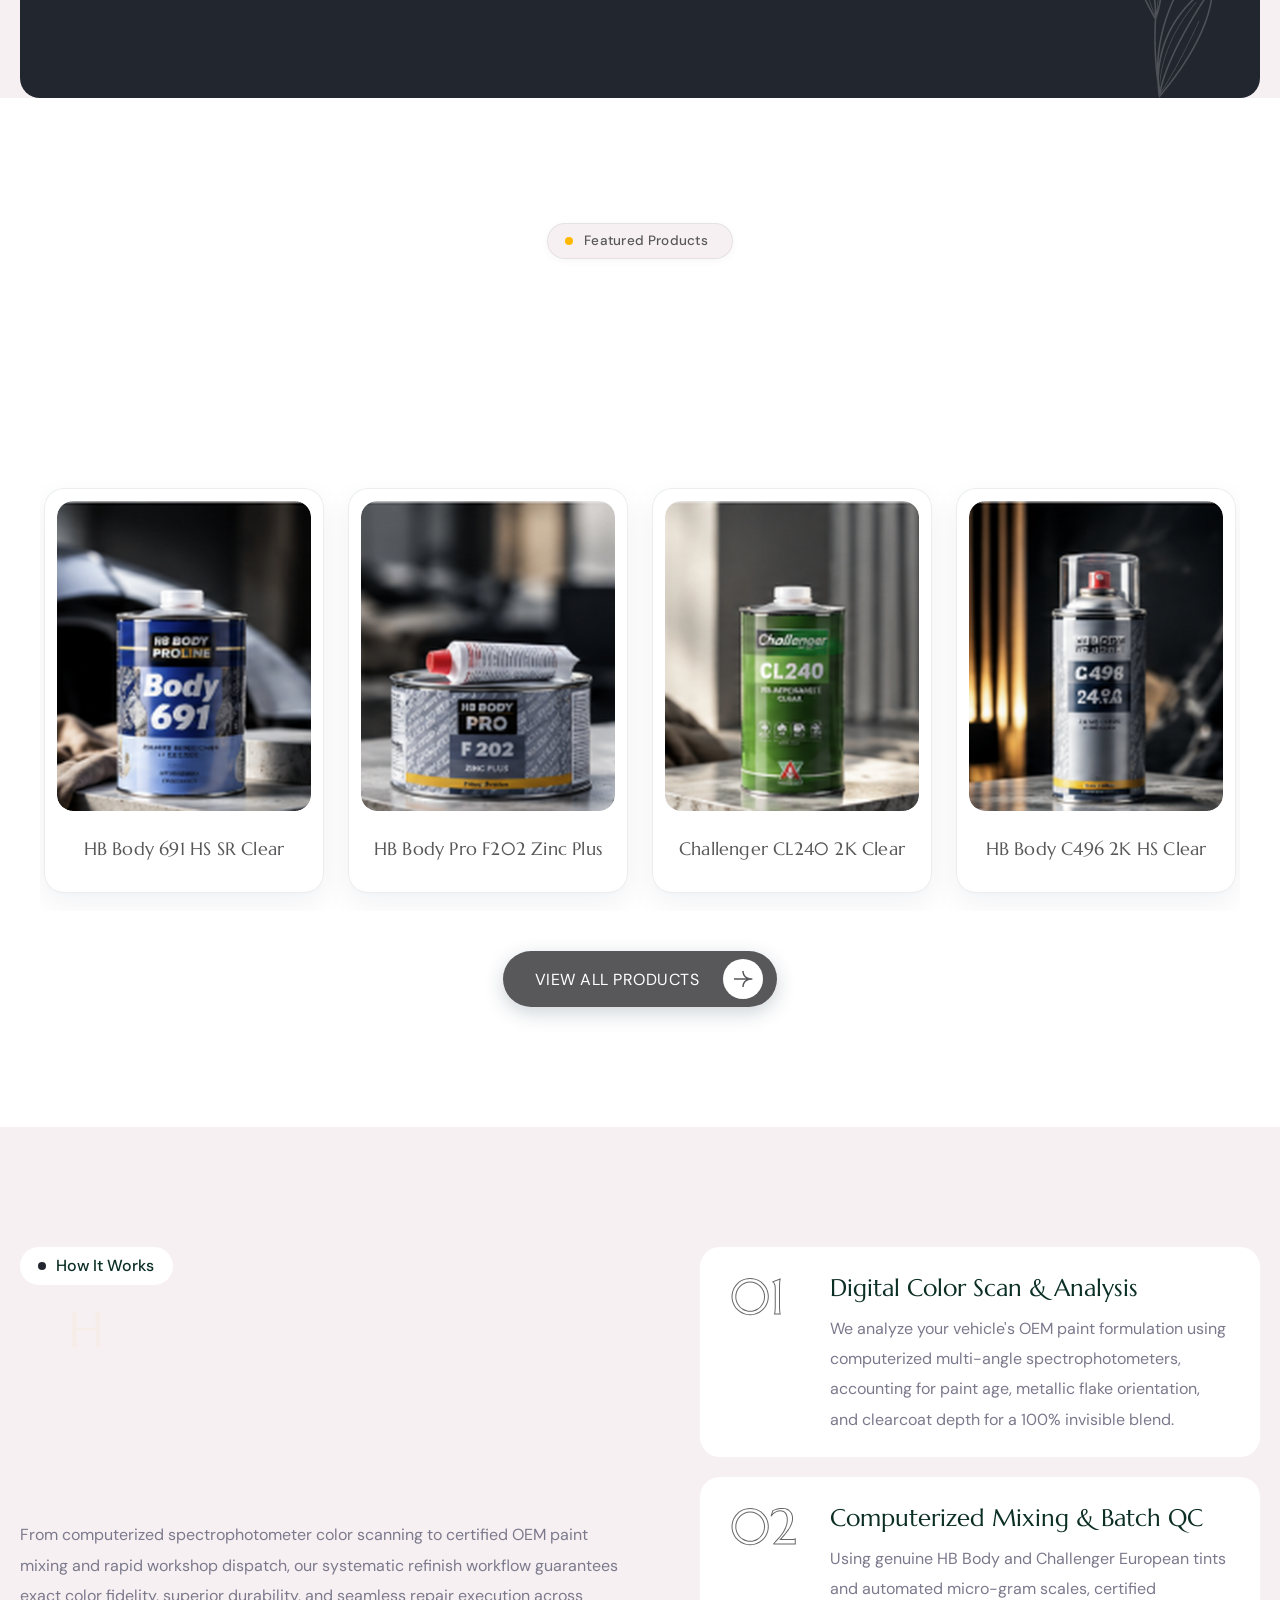
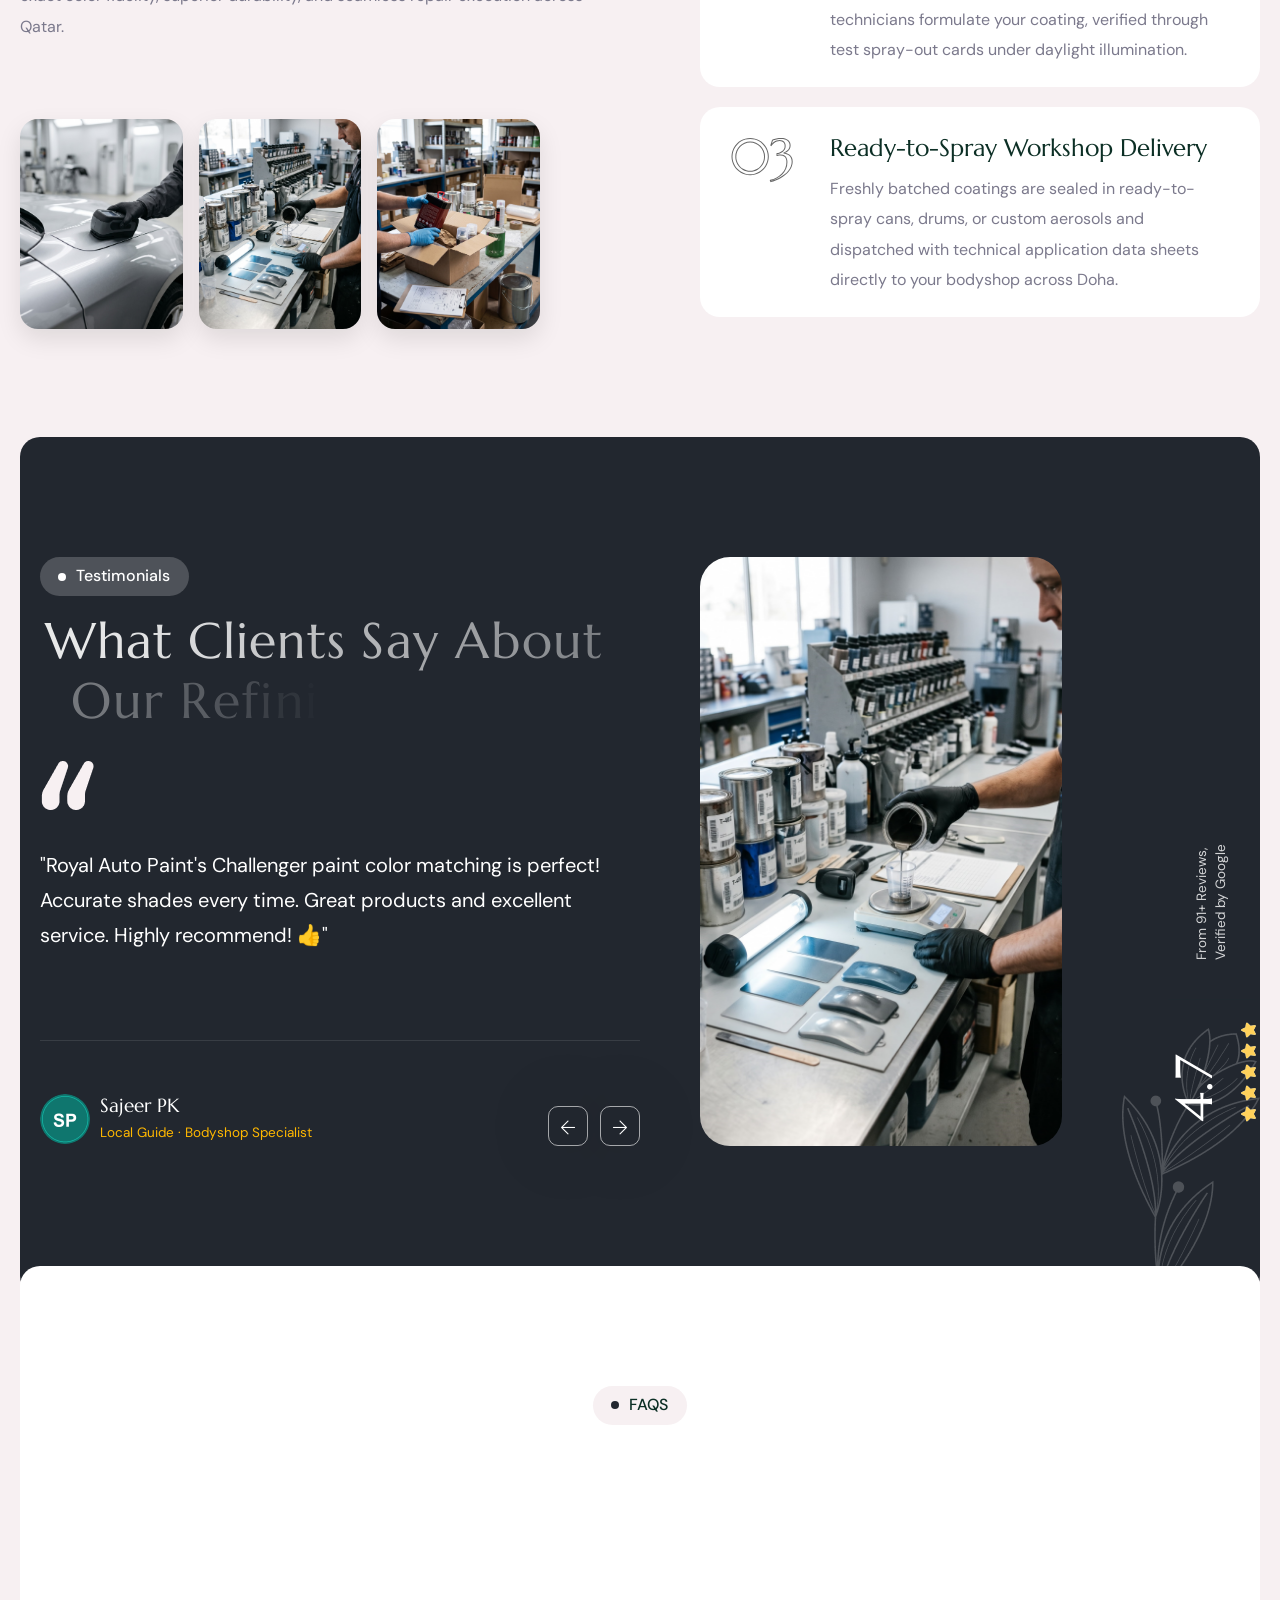
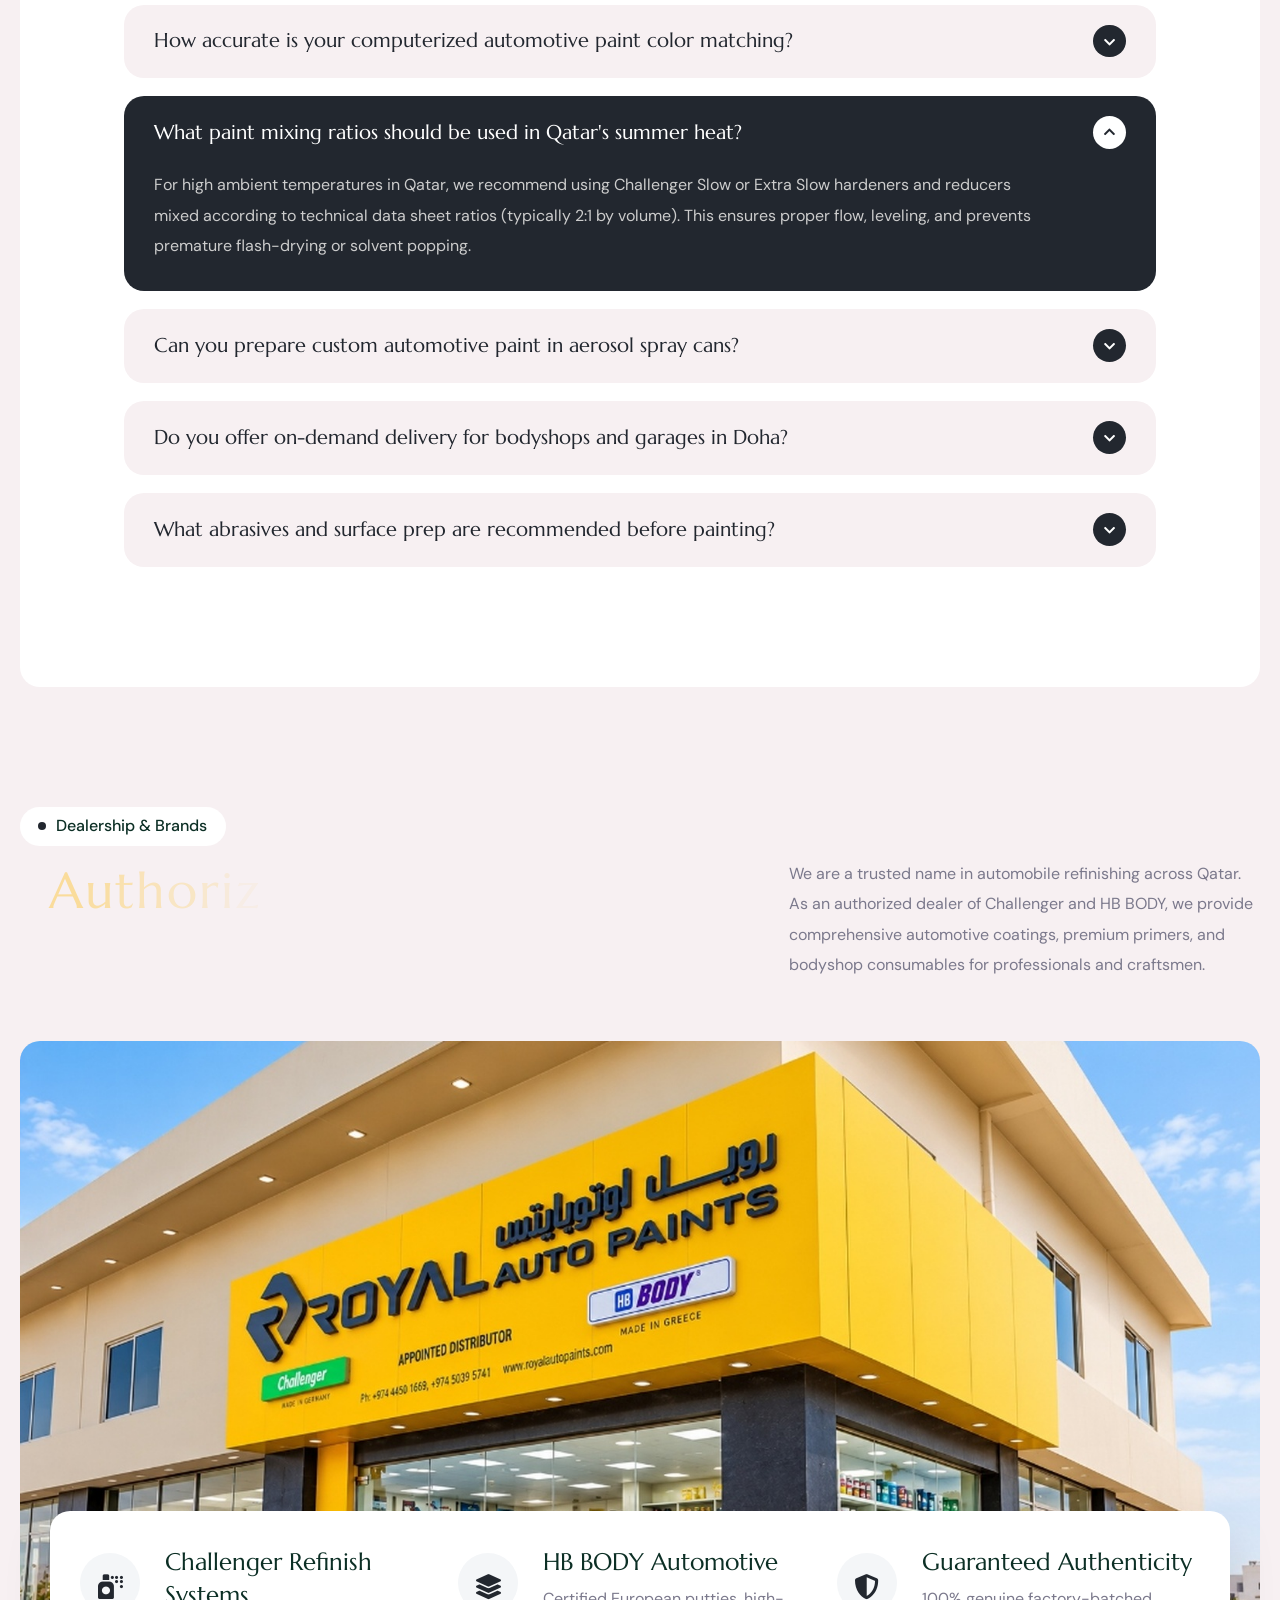
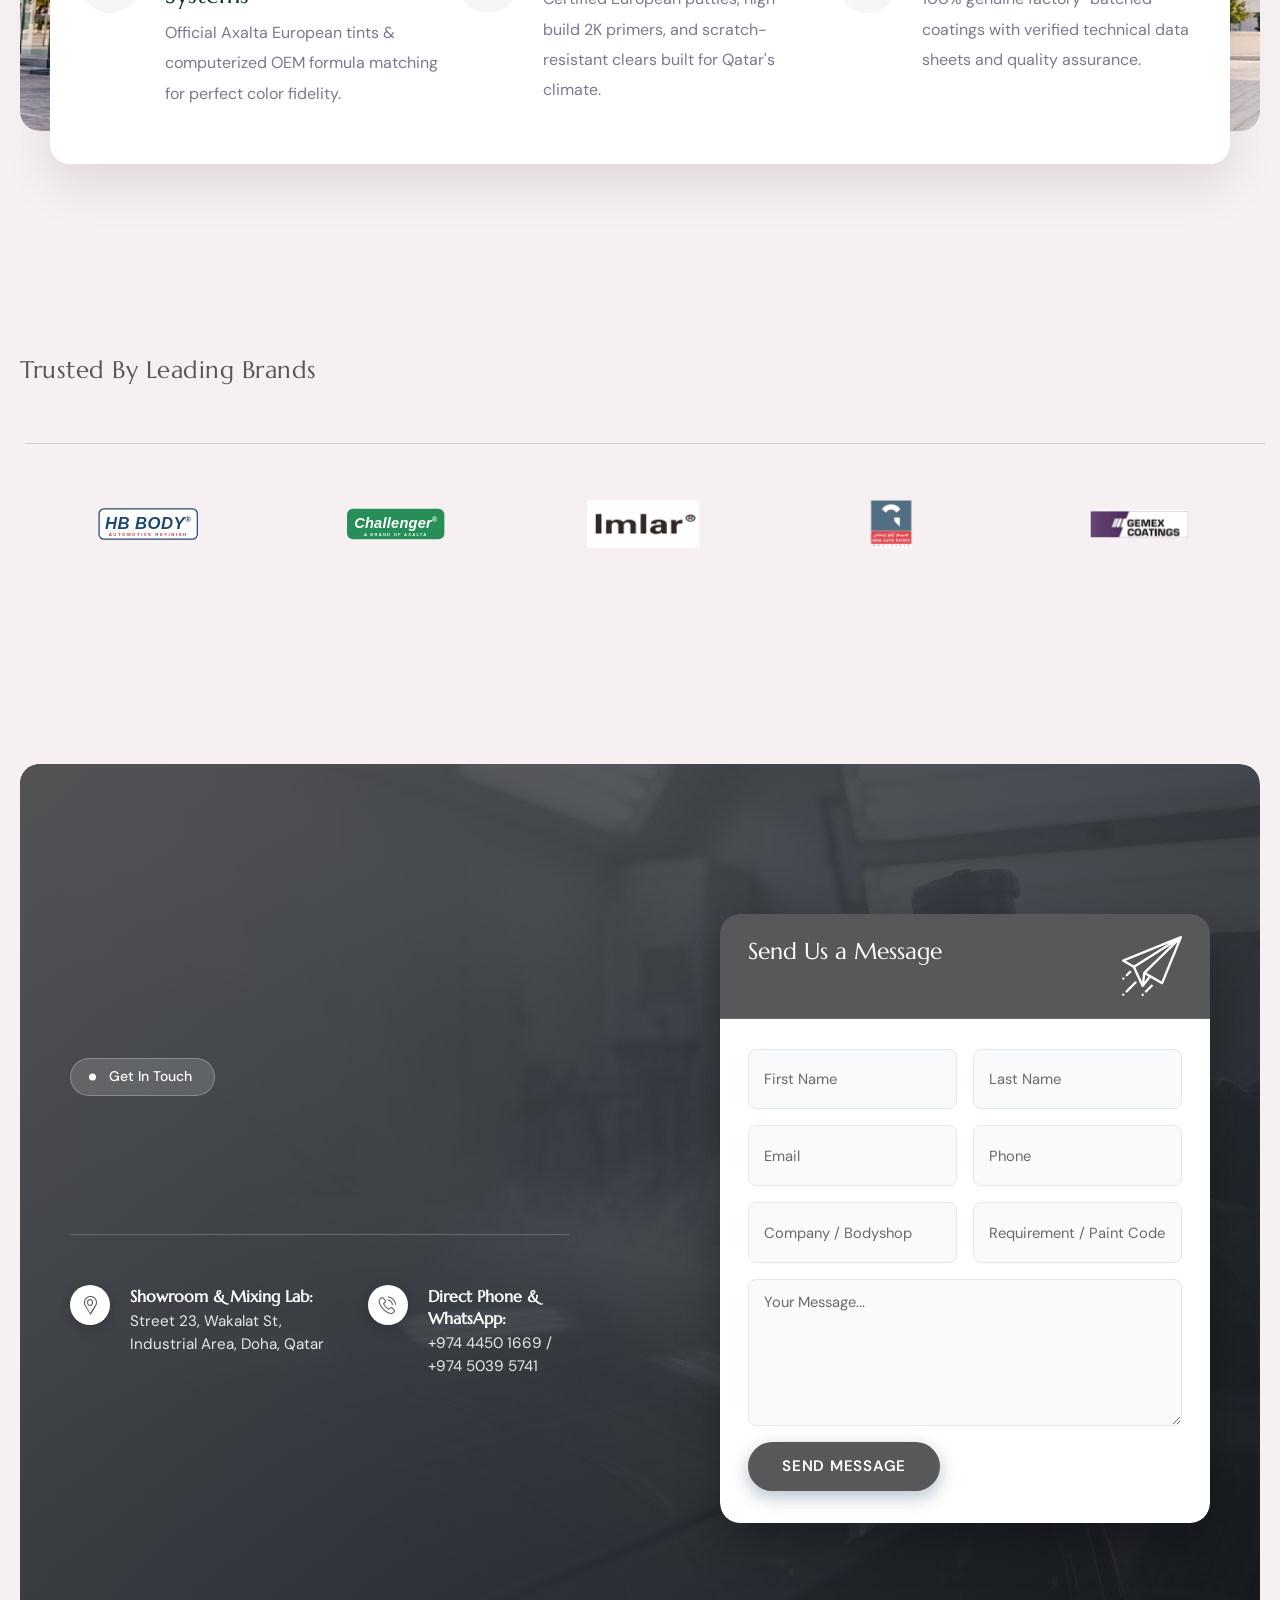
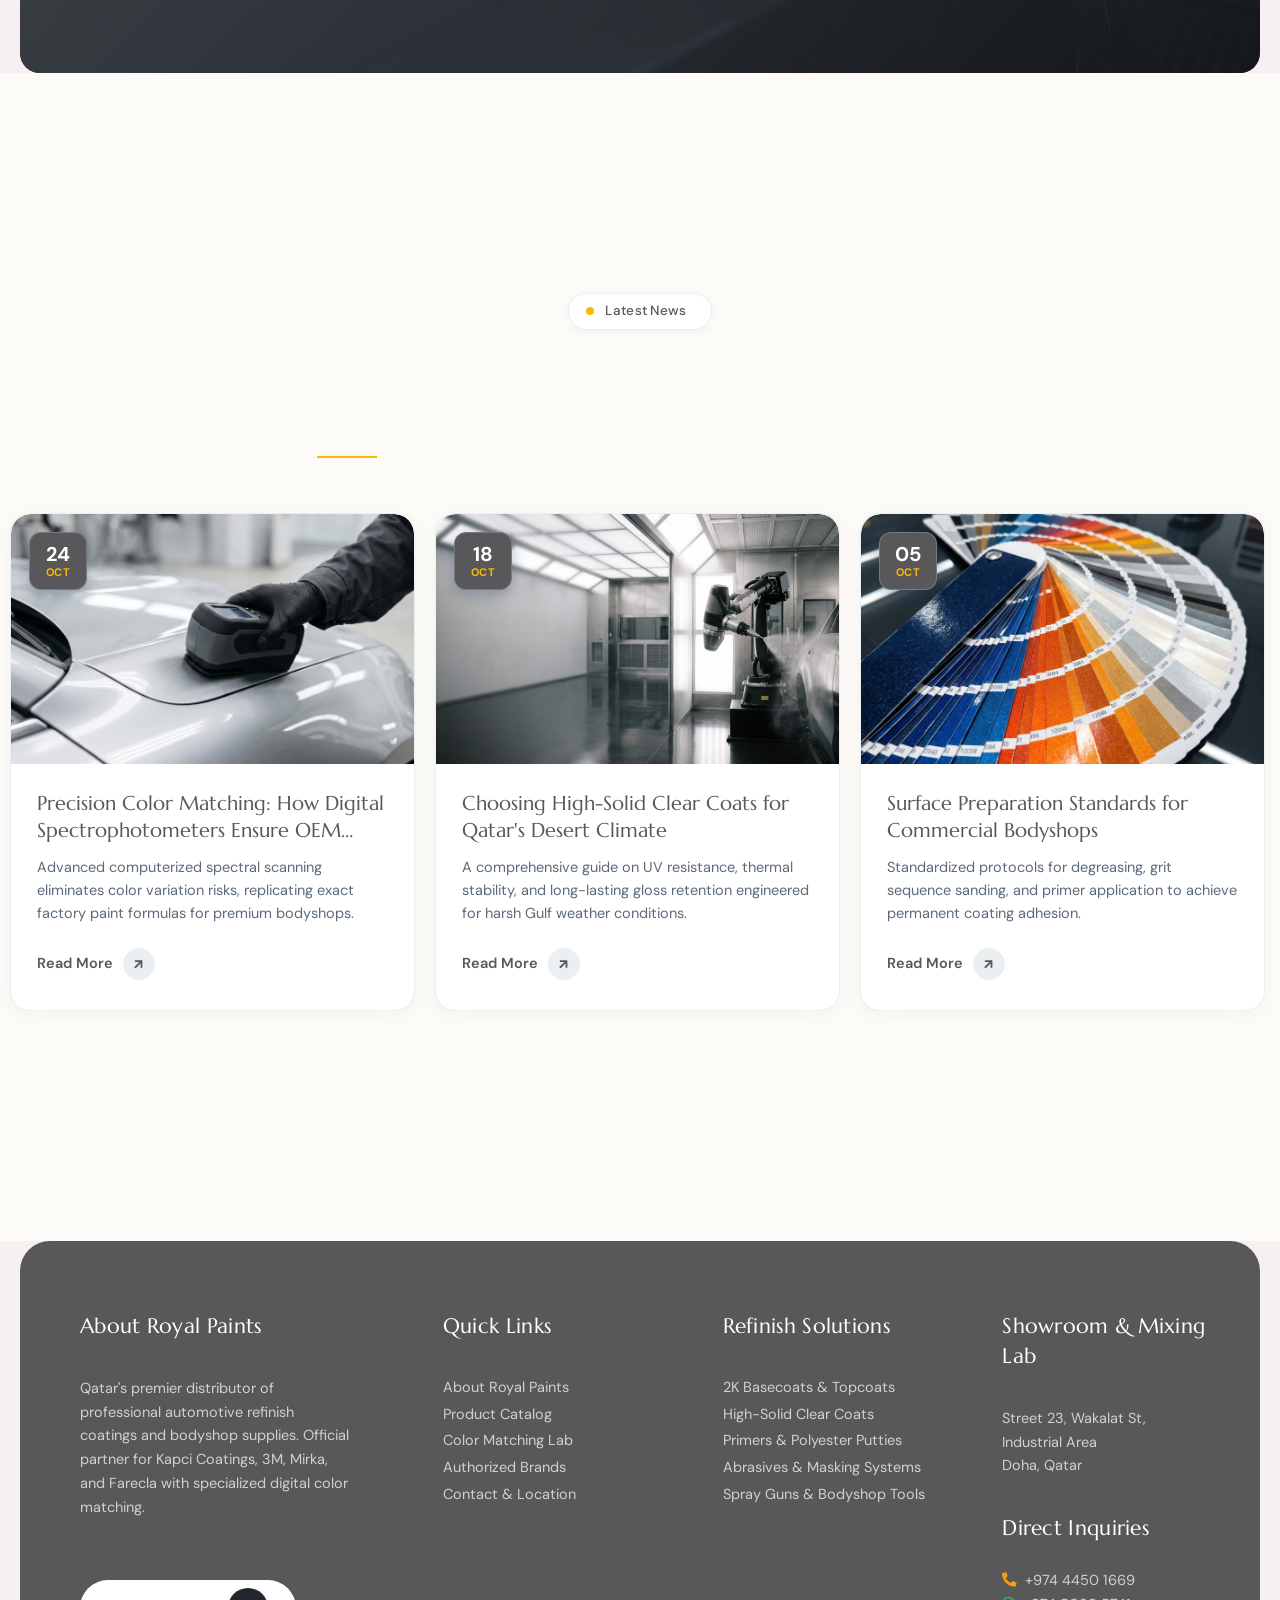
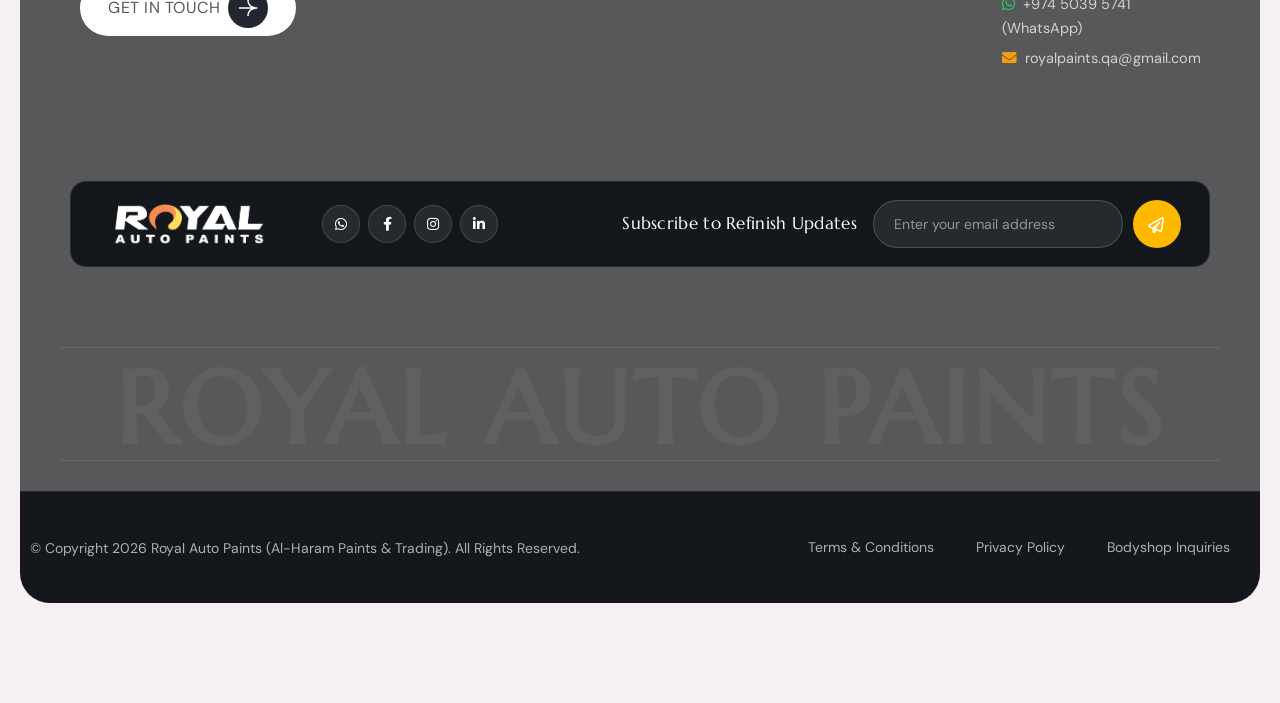
==== commit d2dd0b88: "Comment out Spray Painting Booths service block (52bf6e4) in index.html to focus on the 4 core coati" ====
--- a/index.html
+++ b/index.html
@@ -1494,7 +1494,8 @@
 																		</div>
 																	</div>
 																</div>
-																<div class="elementor-element elementor-element-52bf6e4 e-con-full tm-col-stretched-none e-flex tm-bg-color-over-image e-con e-child"
+																<!-- Service 05: Spray Painting Booths & Air Filtration (Commented out per user request)
+<div class="elementor-element elementor-element-52bf6e4 e-con-full tm-col-stretched-none e-flex tm-bg-color-over-image e-con e-child"
 																	data-id="52bf6e4" data-element_type="container"
 																	data-e-type="container" data-settings="{"
 																	background_background":"classic"}"="">
@@ -1504,14 +1505,14 @@
 																		data-widget_type="tm-ele-service-block.skin-style1">
 																		<div class="elementor-widget-container">
 																			<div class="tm-sc-service tm-service-grid">
-																				<!-- Isotope Gallery Grid -->
+																				<!- - Isotope Gallery Grid - ->
 																				<div id="service-block-holder-679688"
 																					class="isotope-layout grid-1 gutter-10   clearfix">
 																					<div class="isotope-layout-inner">
-																						<!-- the loop -->
+																						<!- - the loop - ->
 																						<div class="isotope-item service-item elementor-repeater-item-2ab1f4c wow fadeIn"
 																							data-wow-delay="1100ms">
-																							<!-- Service Block Style1-->
+																							<!- - Service Block Style1- ->
 																							<div
 																								class="service-block-style1">
 																								<div class="container">
@@ -1607,14 +1608,15 @@
 																								</div>
 																							</div>
 																						</div>
-																						<!-- end of the loop -->
-																					</div>
-																				</div>
-																			</div>
-
-																		</div>
-																	</div>
-																</div>
+																						<!- - end of the loop - ->
+																					</div>
+																				</div>
+																			</div>
+
+																		</div>
+																	</div>
+																</div>
+												-->
 
 															</div>
 															<div class="elementor-element elementor-element-6997566 e-con-full animated-slow e-flex tm-col-stretched-none tm-bg-color-over-image elementor-invisible e-con e-child"
--- a/css/custom.css
+++ b/css/custom.css
@@ -3813,3 +3813,123 @@
 .elementor-element.elementor-element-b2ab263 .tm-accordion .card.active .card-header .title .text {
   color: #FFFFFF !important;
 }
+
+
+/* ==========================================================================
+   Universal Breadcrumb Styling (Brand Signature Parity Across All Pages)
+   - Link: Light Gray (#D1D5DB), turns Gold on hover (#FFB800 / #F5C518)
+   - Separator (/): High-Visibility Racing Gold / Amber (#FFB800)
+   - Current Page: Crisp Pure White (#FFFFFF)
+   ========================================================================== */
+nav[class*="breadcrumb"],
+.about-breadcrumb,
+.catalogue-breadcrumb,
+.services-breadcrumb,
+.gallery-breadcrumb,
+.career-breadcrumb,
+.contact-breadcrumb {
+  display: flex !important;
+  align-items: center !important;
+  gap: 8px !important;
+  font-family: 'DM Sans', sans-serif !important;
+  font-size: 13px !important;
+  color: #9CA3AF !important;
+  margin-bottom: 18px !important;
+}
+
+nav[class*="breadcrumb"] a,
+.about-breadcrumb a,
+.catalogue-breadcrumb a,
+.services-breadcrumb a,
+.gallery-breadcrumb a,
+.career-breadcrumb a,
+.contact-breadcrumb a {
+  color: #D1D5DB !important;
+  text-decoration: none !important;
+  transition: color 0.2s ease !important;
+  font-weight: 400 !important;
+}
+
+nav[class*="breadcrumb"] a:hover,
+.about-breadcrumb a:hover,
+.catalogue-breadcrumb a:hover,
+.services-breadcrumb a:hover,
+.gallery-breadcrumb a:hover,
+.career-breadcrumb a:hover,
+.contact-breadcrumb a:hover {
+  color: var(--royal-yellow-accent, #FFB800) !important;
+}
+
+nav[class*="breadcrumb"] .sep,
+nav[class*="breadcrumb"] .separator,
+nav[class*="breadcrumb"] .bc-sep,
+.about-breadcrumb .sep,
+.catalogue-breadcrumb .sep,
+.services-breadcrumb .sep,
+.gallery-breadcrumb .sep,
+.career-breadcrumb .sep,
+.contact-breadcrumb .sep {
+  color: var(--royal-yellow-accent, #FFB800) !important;
+  font-size: 12px !important;
+  font-weight: 700 !important;
+  line-height: 1 !important;
+}
+
+nav[class*="breadcrumb"] span.current,
+nav[class*="breadcrumb"] span.current-page,
+nav[class*="breadcrumb"] span.bc-current,
+nav[class*="breadcrumb"] span#sdHeroBreadcrumb,
+nav[class*="breadcrumb"] span#pdHeroBreadcrumb,
+nav[class*="breadcrumb"] span#cdHeroBreadcrumb,
+nav[class*="breadcrumb"] span#bdHeroBreadcrumb,
+.about-breadcrumb span.current,
+.catalogue-breadcrumb span.current,
+.services-breadcrumb span.current,
+.gallery-breadcrumb span.current,
+.career-breadcrumb span.current,
+.contact-breadcrumb span.current {
+  color: #FFFFFF !important;
+  font-weight: 500 !important;
+}
+
+
+/* ==========================================================================
+   Commercial Branches & Authorized Network Header Centering Parity
+   ========================================================================== */
+.about-brands-slider-section .about-header-center,
+.about-brands-slider-section .career-header-center,
+.about-brands-slider-section .gallery-header-center,
+.about-brands-slider-section .contact-header-center {
+  display: flex !important;
+  flex-direction: column !important;
+  align-items: center !important;
+  justify-content: center !important;
+  text-align: center !important;
+  margin-left: auto !important;
+  margin-right: auto !important;
+  width: 100% !important;
+  margin-bottom: 35px !important;
+}
+
+.about-brands-slider-section .about-spec-badge,
+.about-brands-slider-section .career-spec-badge,
+.about-brands-slider-section .gallery-spec-badge,
+.about-brands-slider-section .contact-spec-badge {
+  display: inline-flex !important;
+  align-items: center !important;
+  justify-content: center !important;
+  margin-left: auto !important;
+  margin-right: auto !important;
+  margin-bottom: 16px !important;
+}
+
+.about-brands-slider-section h2,
+.about-brands-slider-section .career-main-title,
+.about-brands-slider-section .about-main-title,
+.about-brands-slider-section .gallery-cta-title,
+.about-brands-slider-section .contact-main-title {
+  text-align: center !important;
+  width: 100% !important;
+  margin-left: auto !important;
+  margin-right: auto !important;
+}
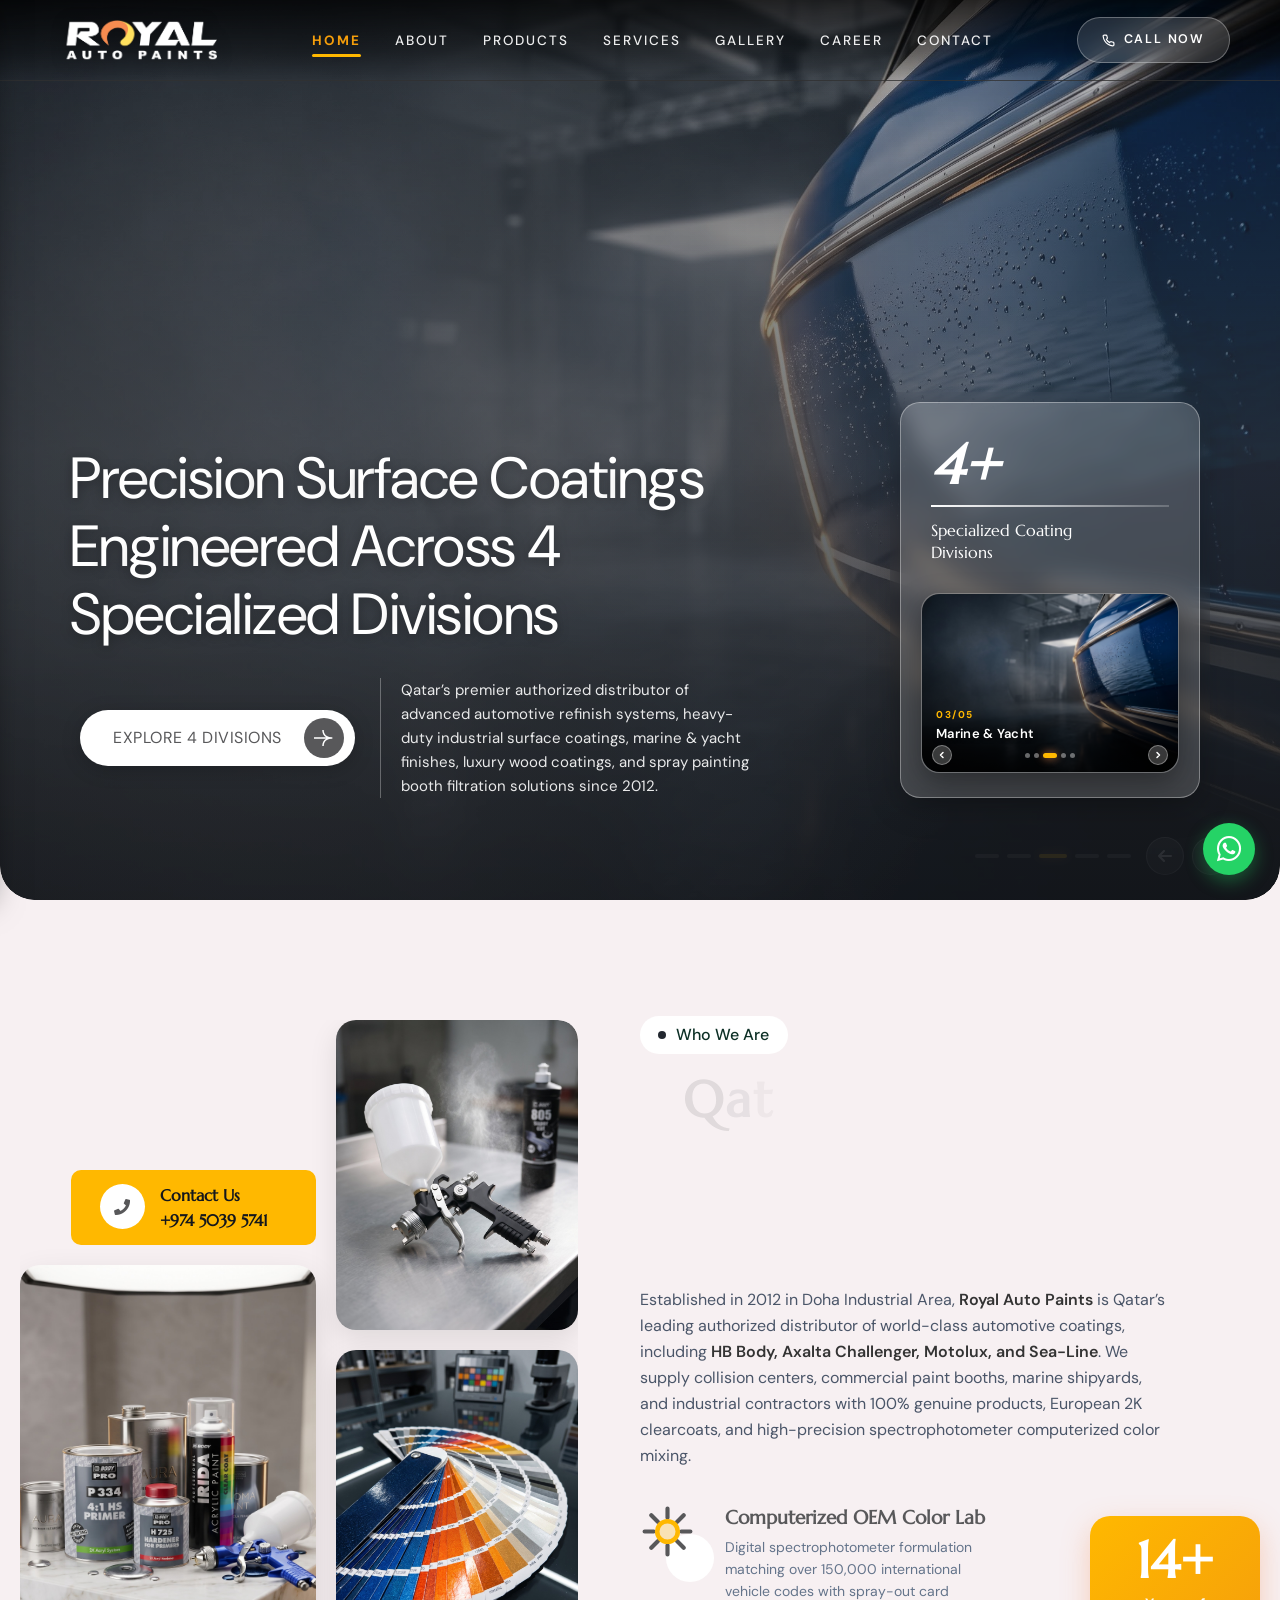
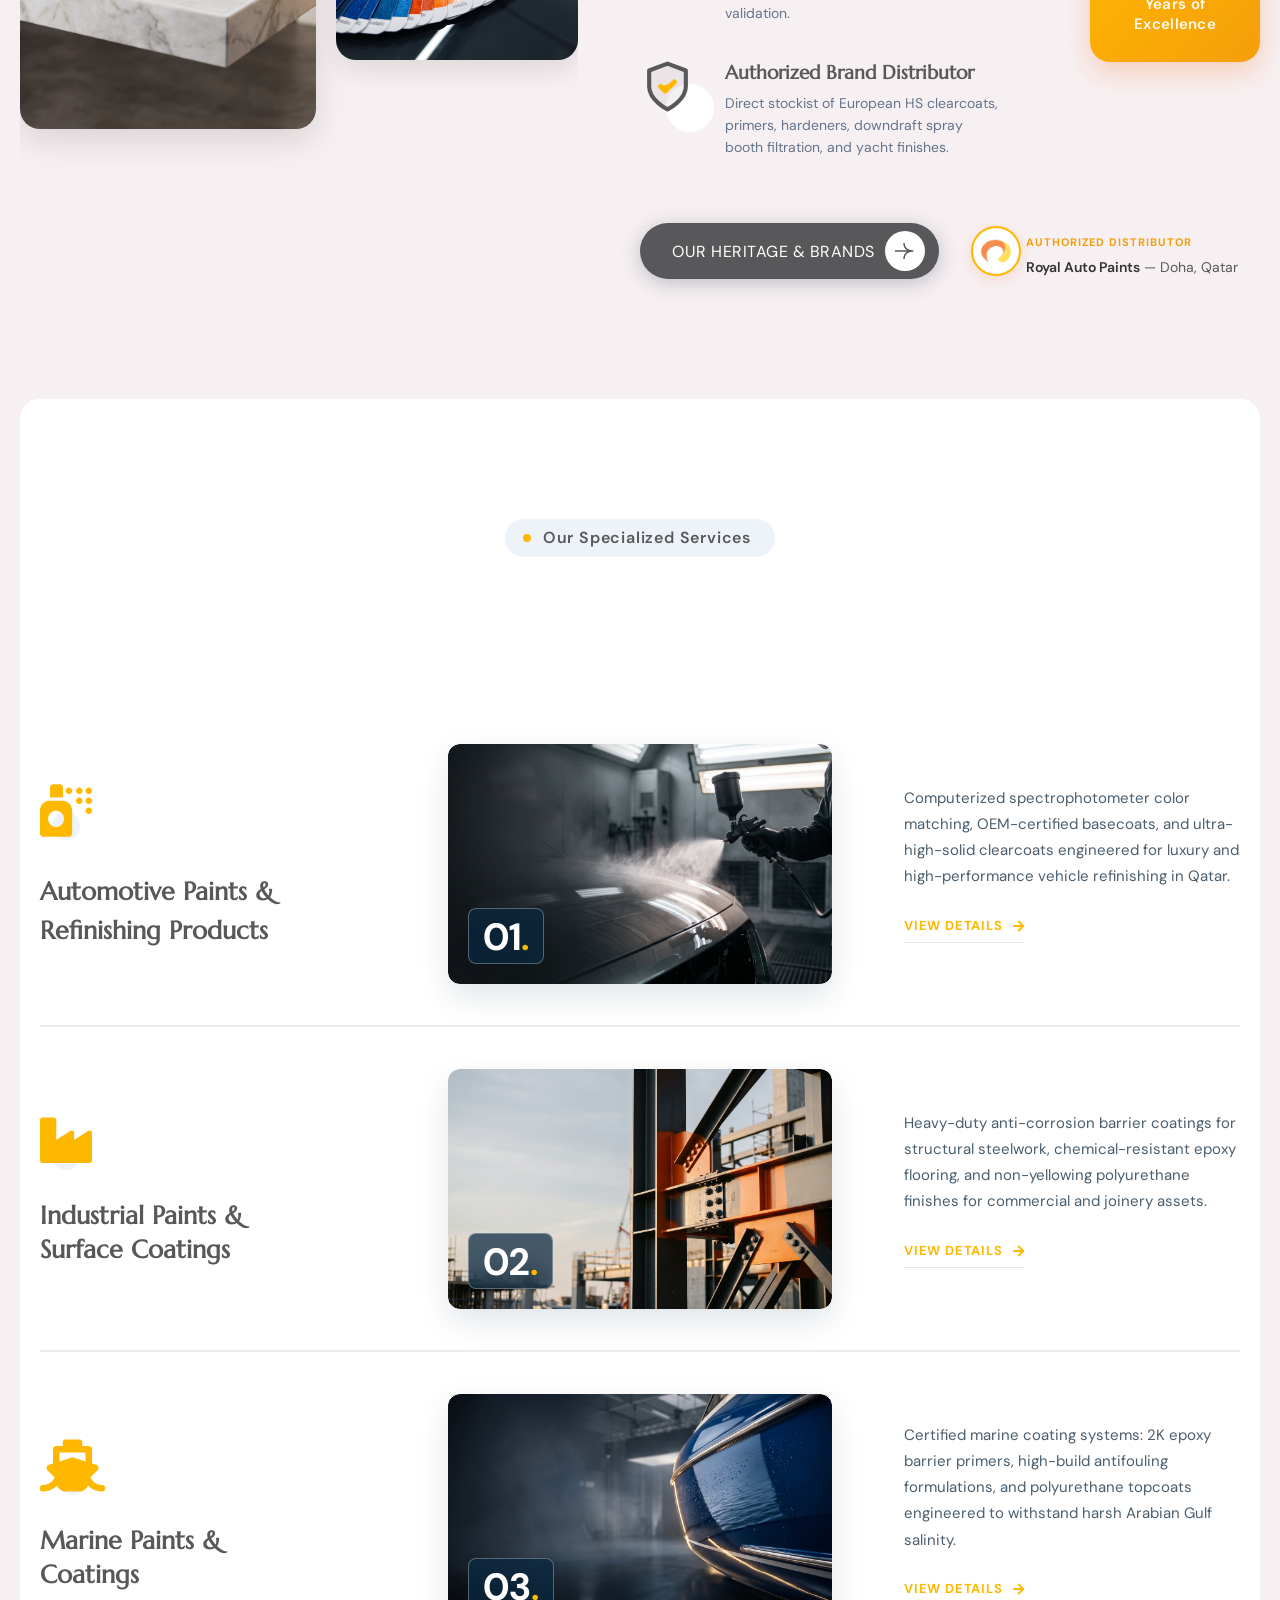
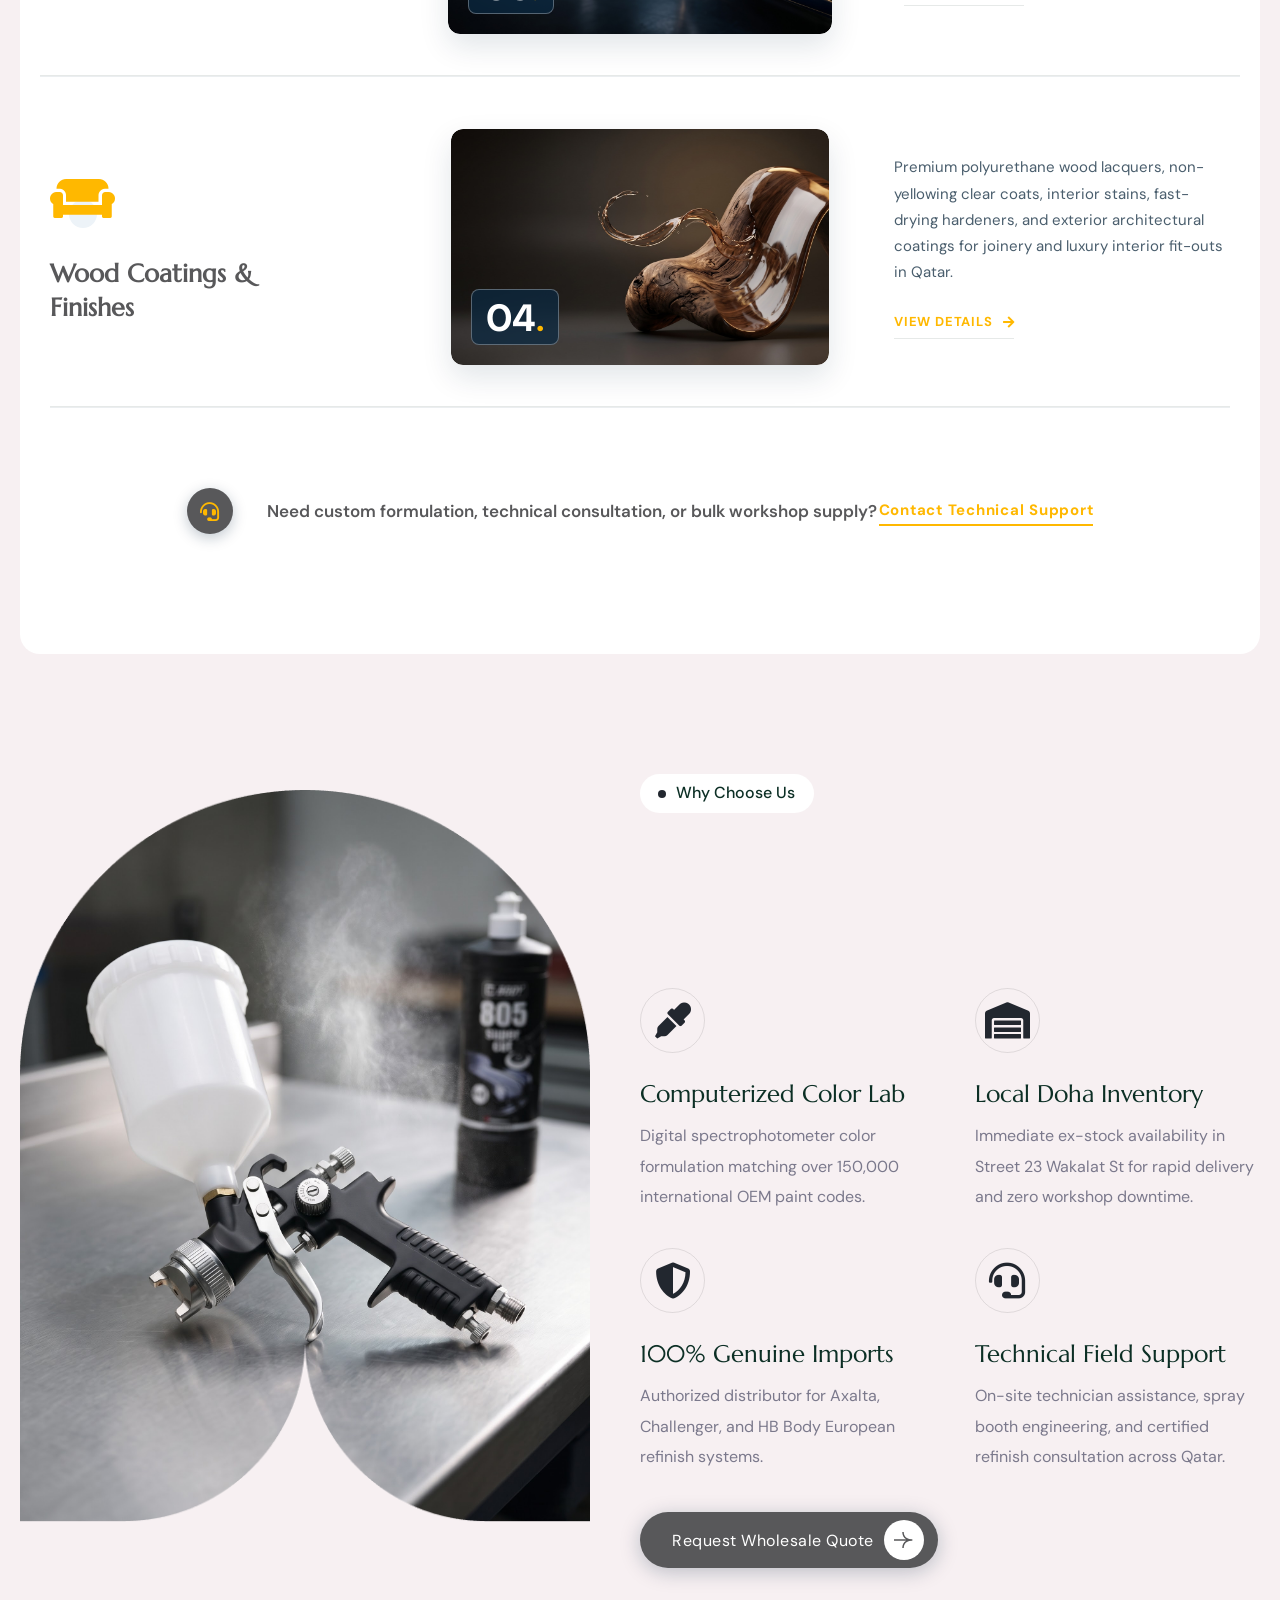
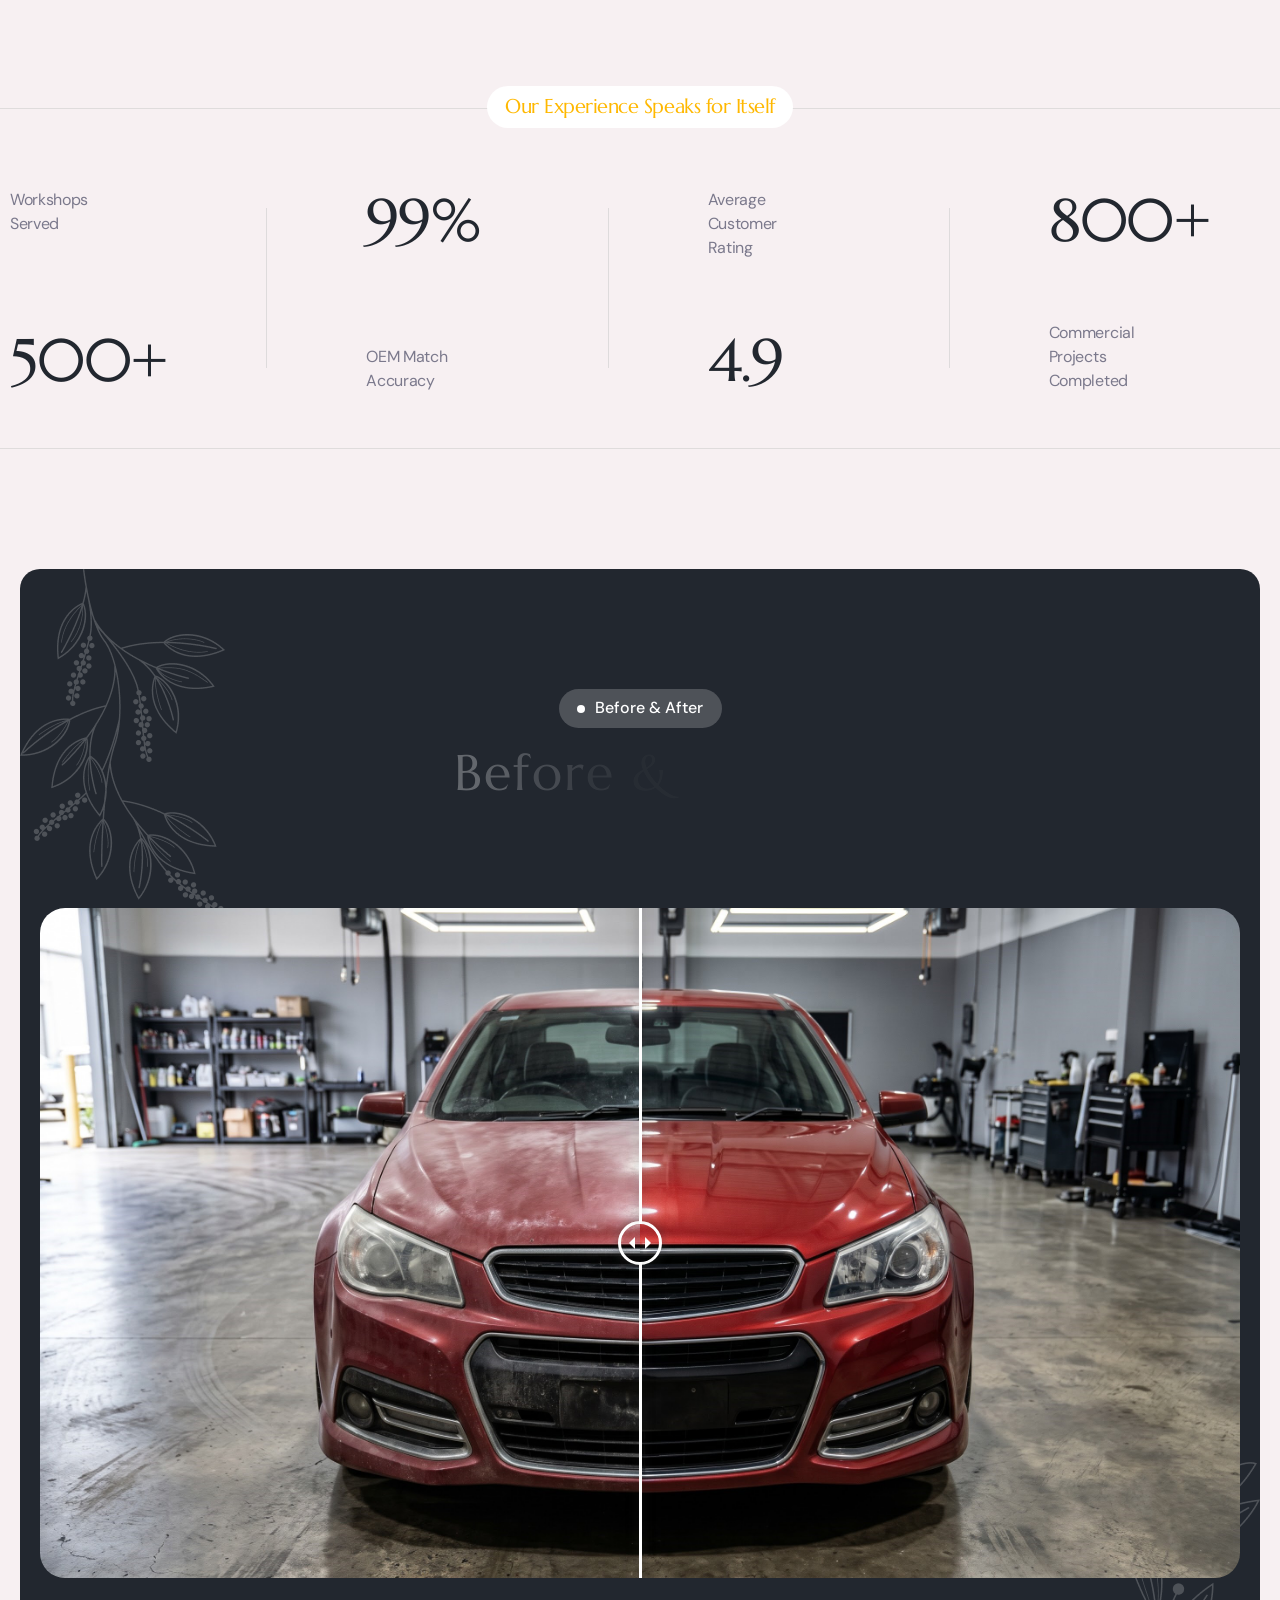
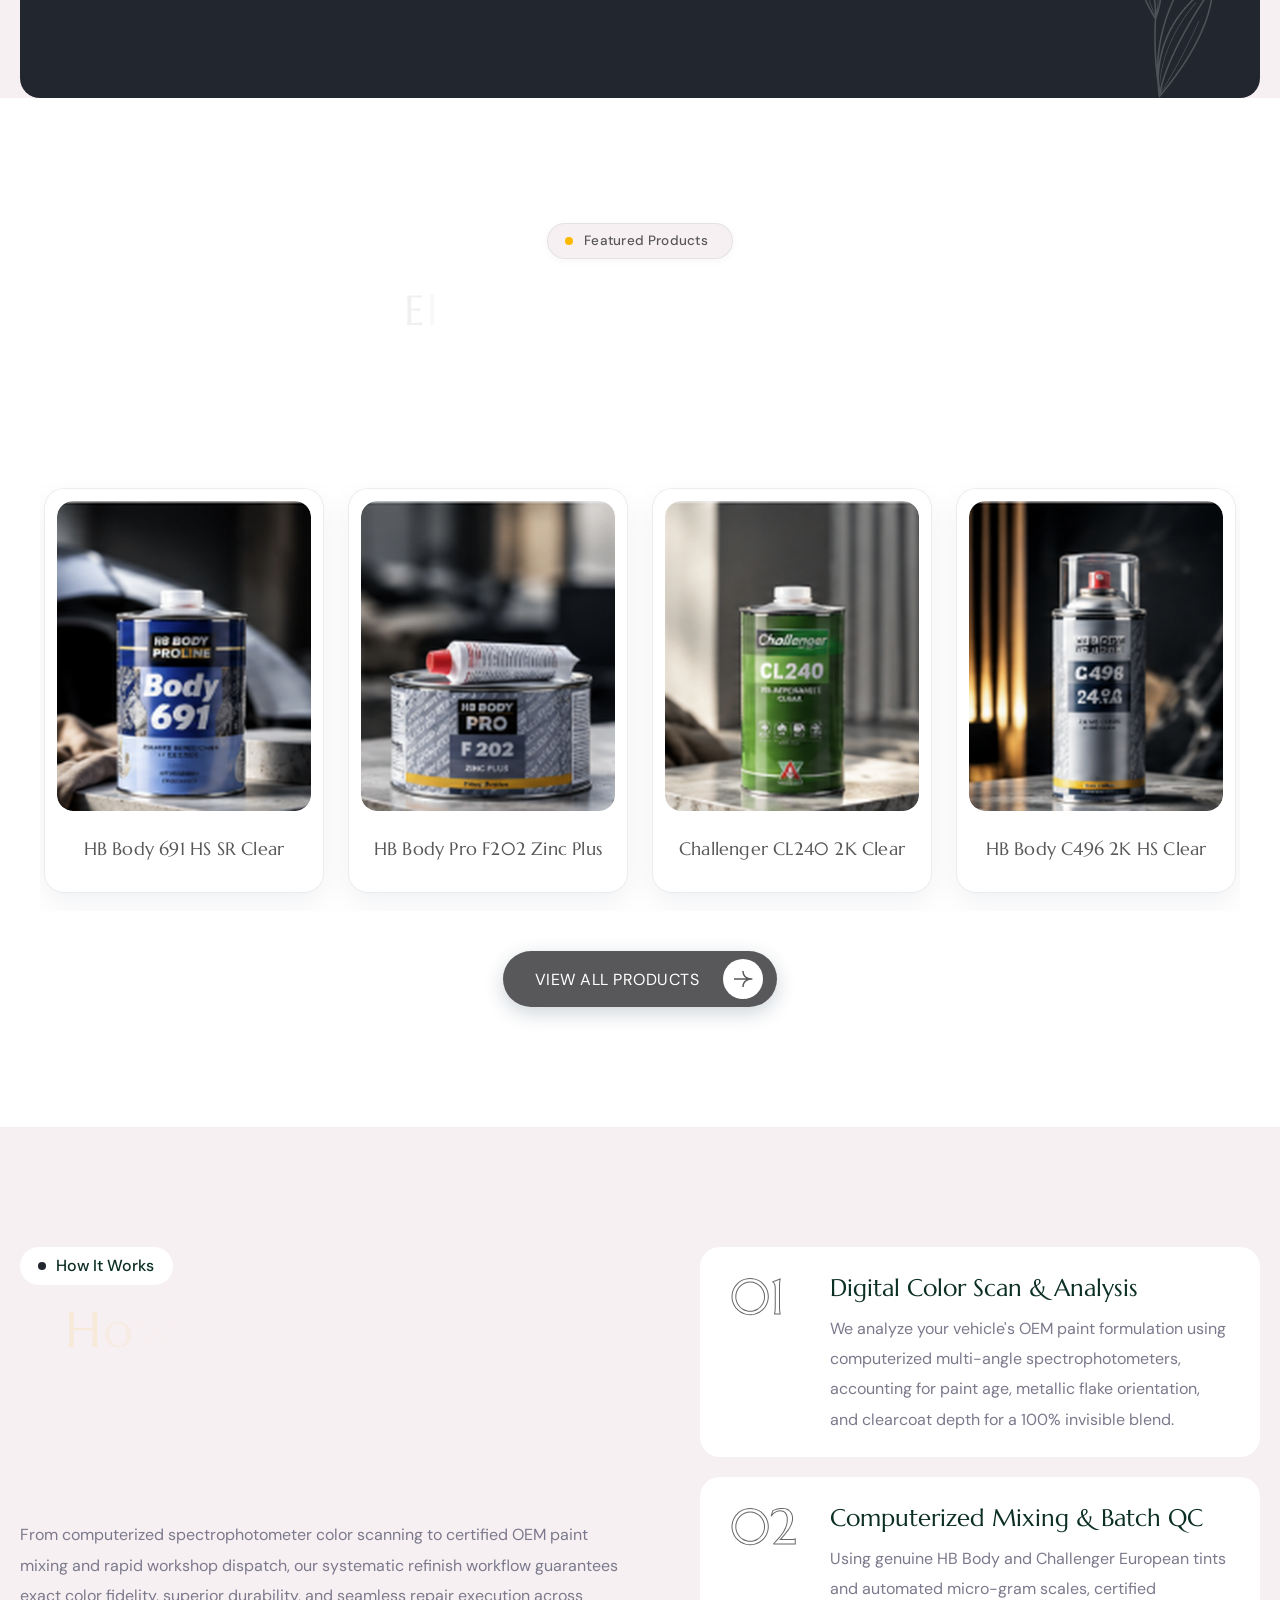
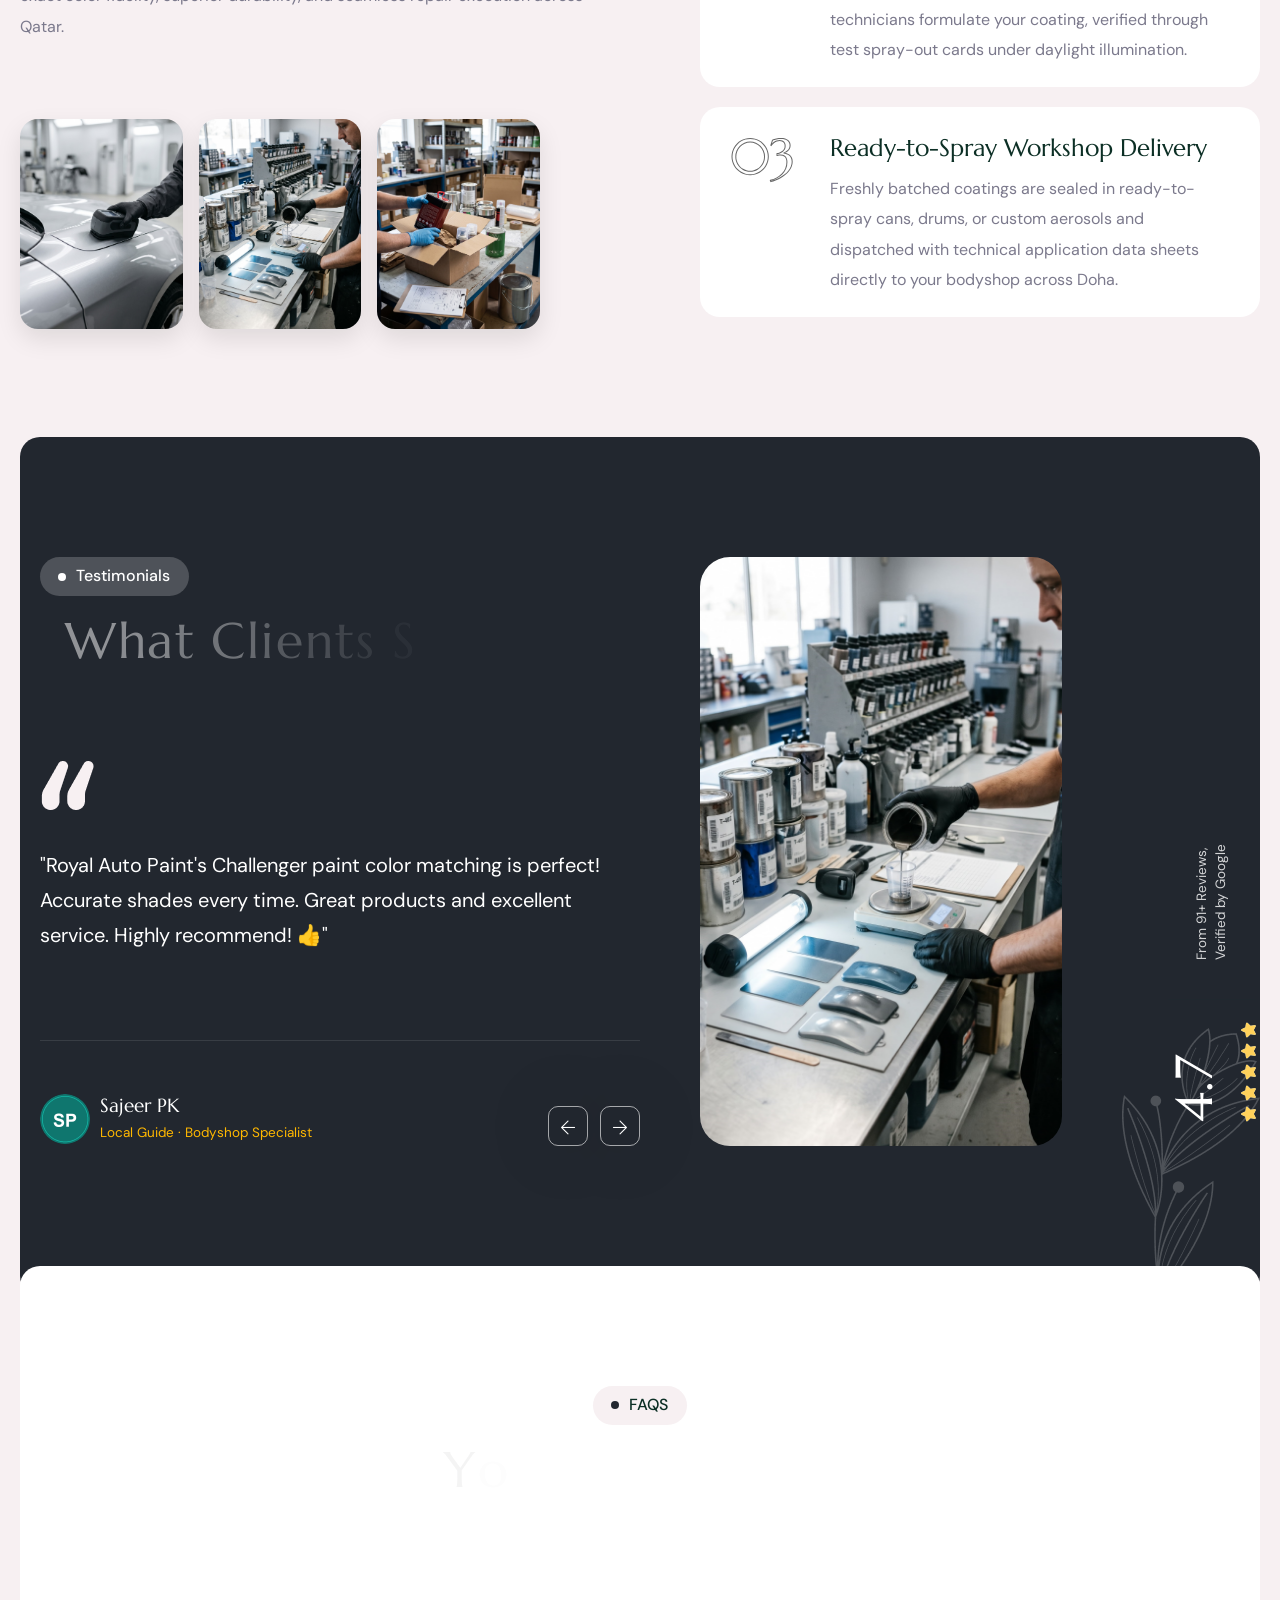
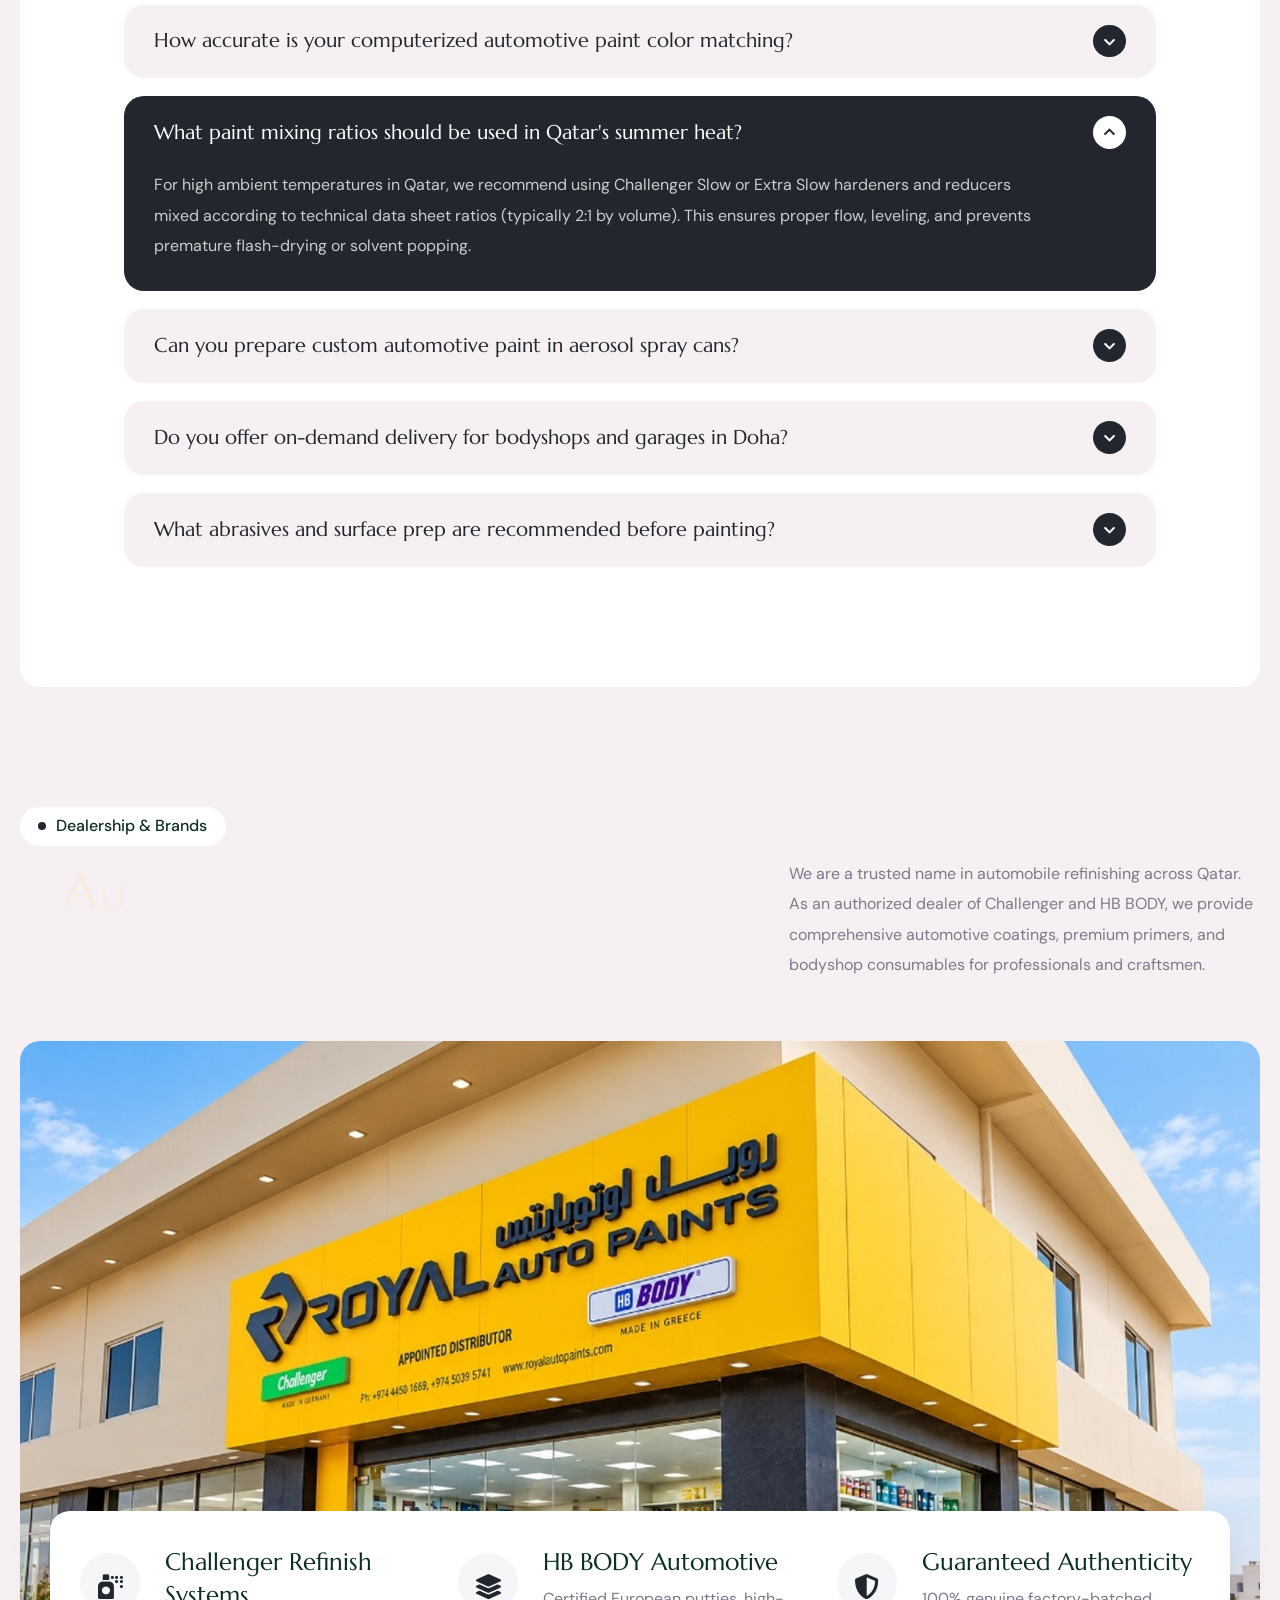
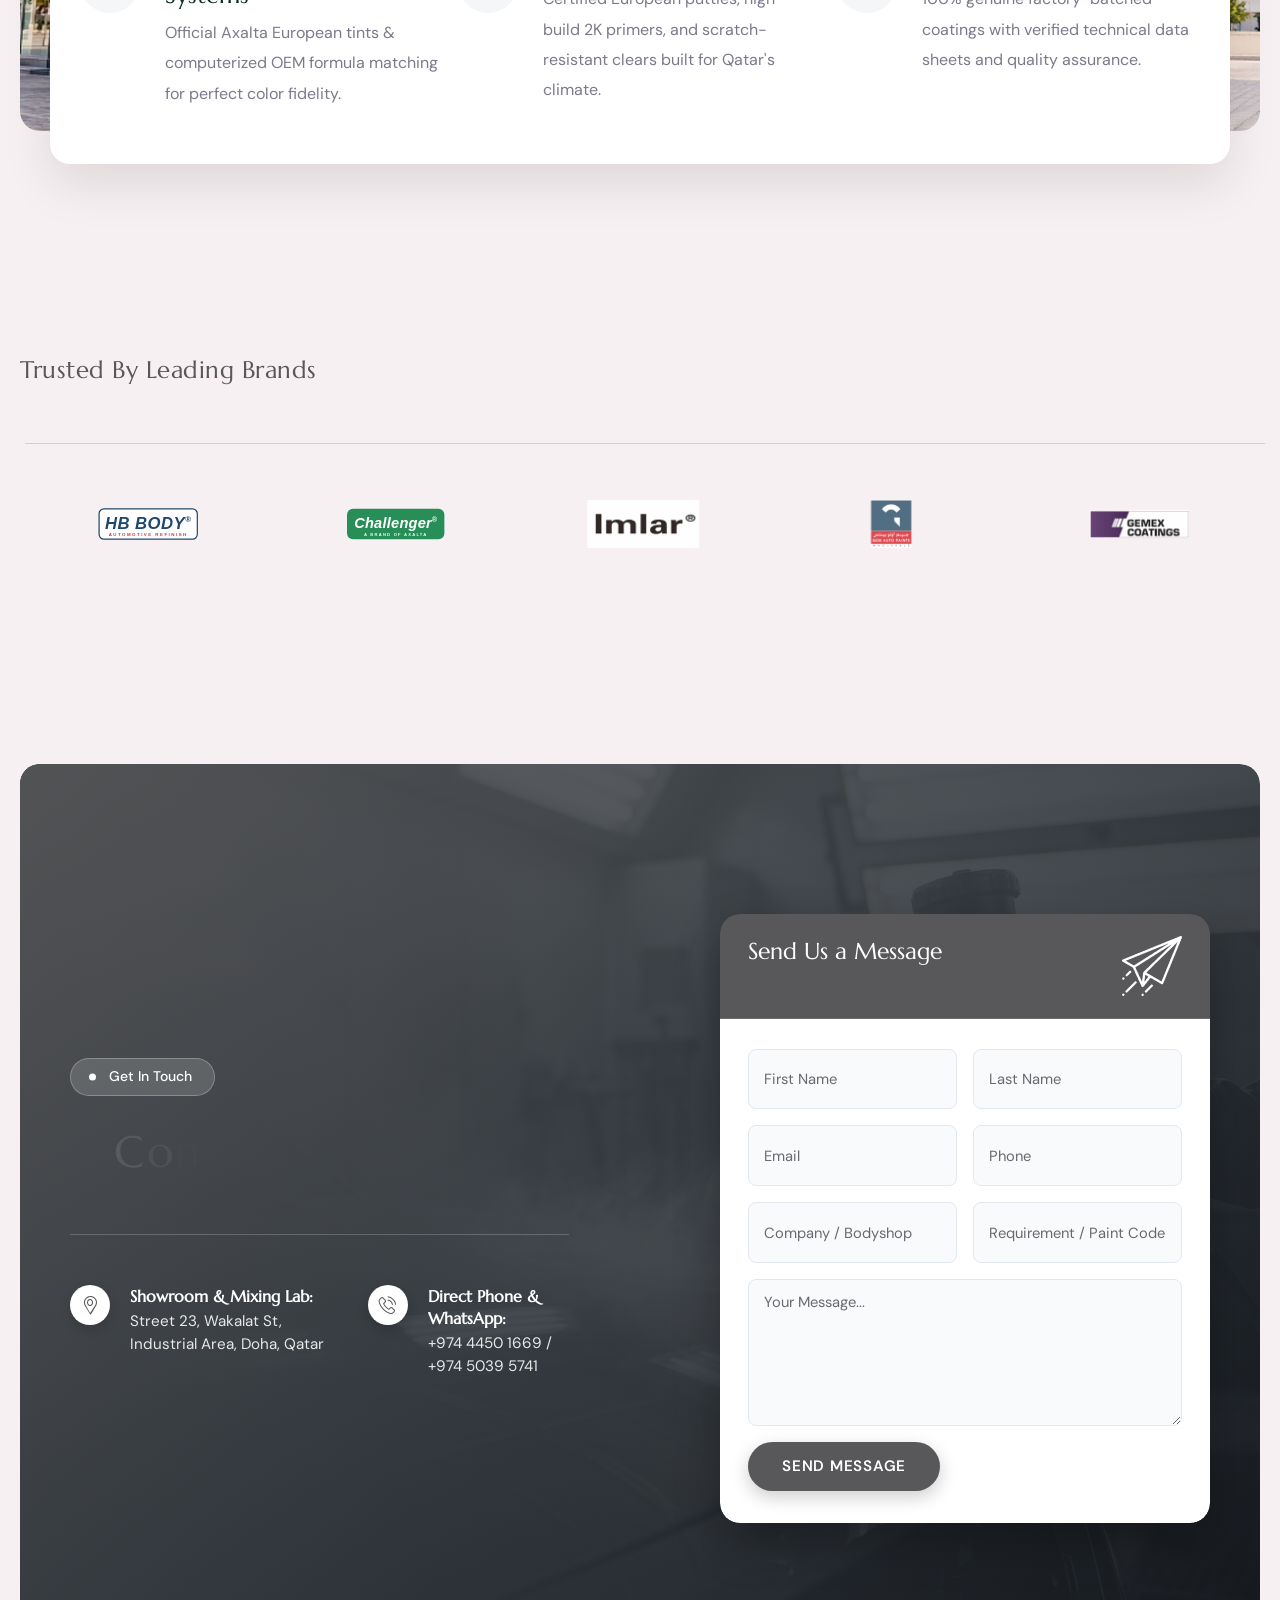
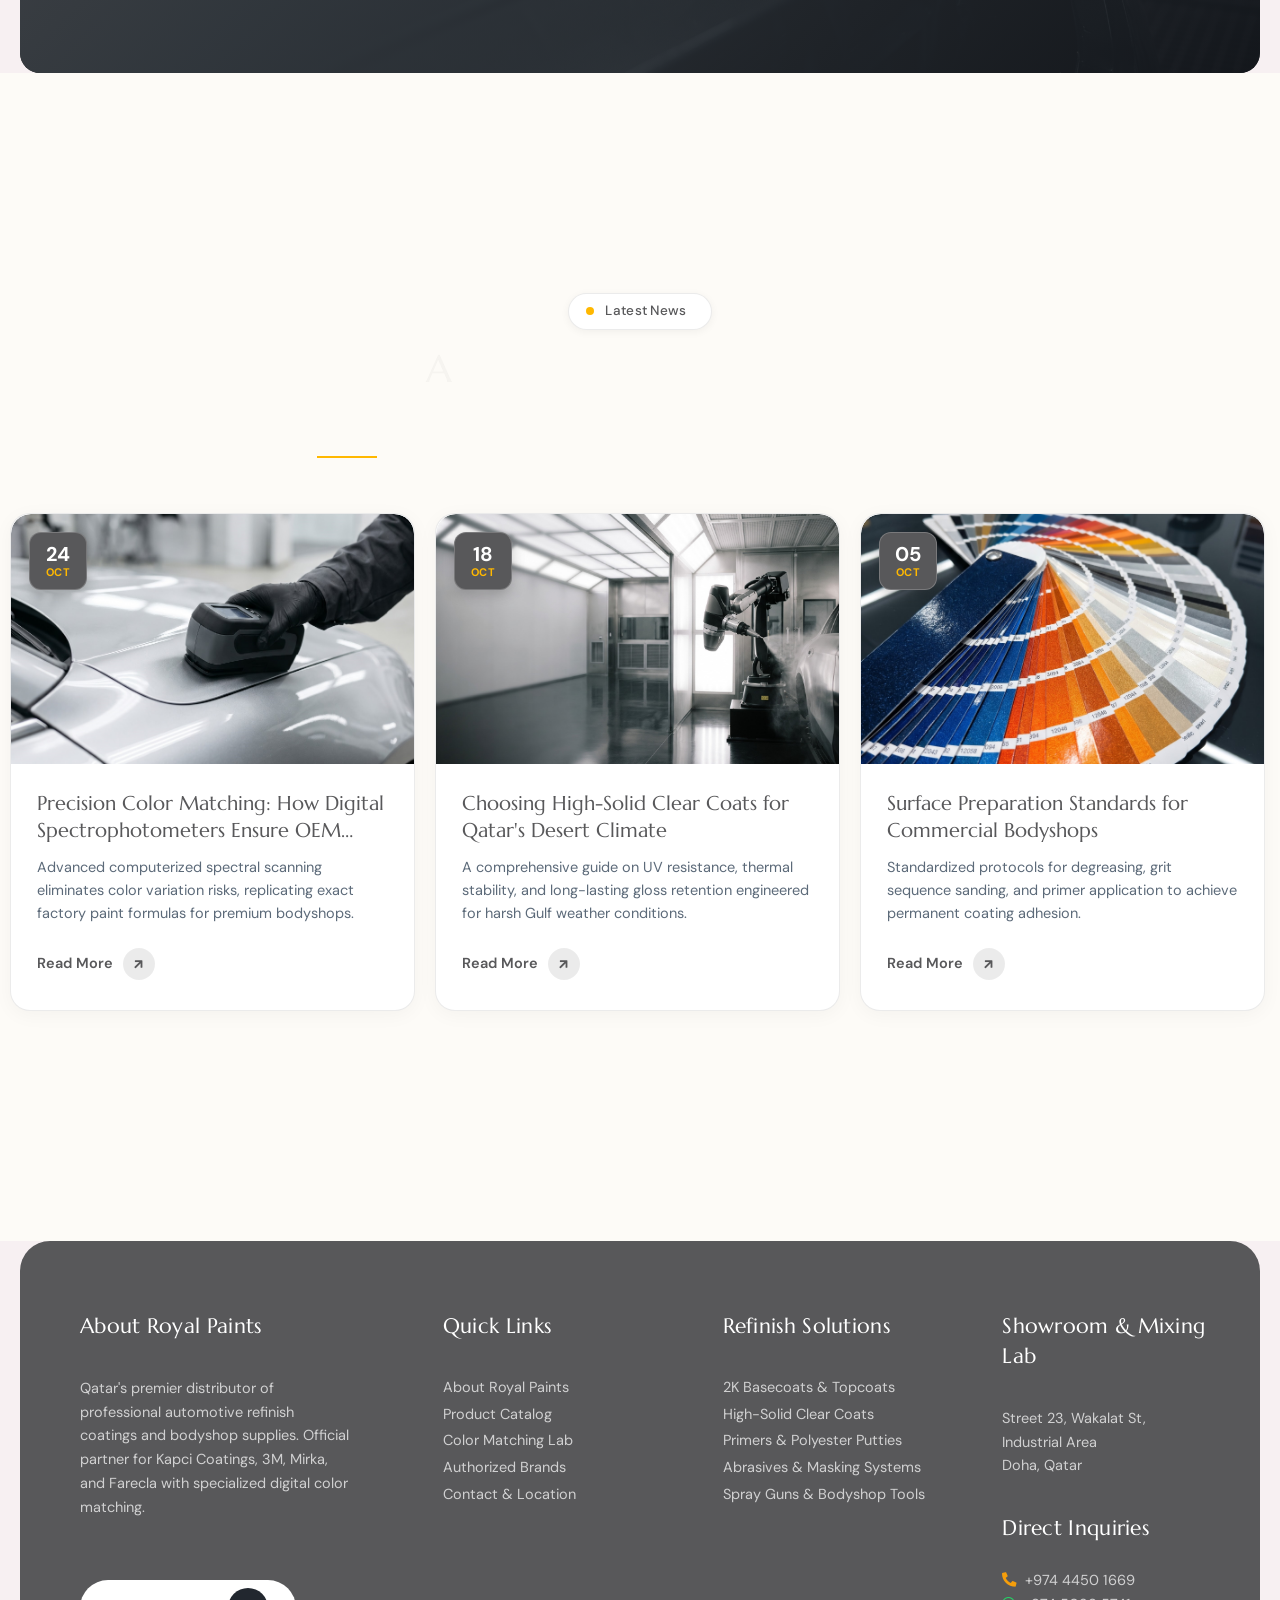
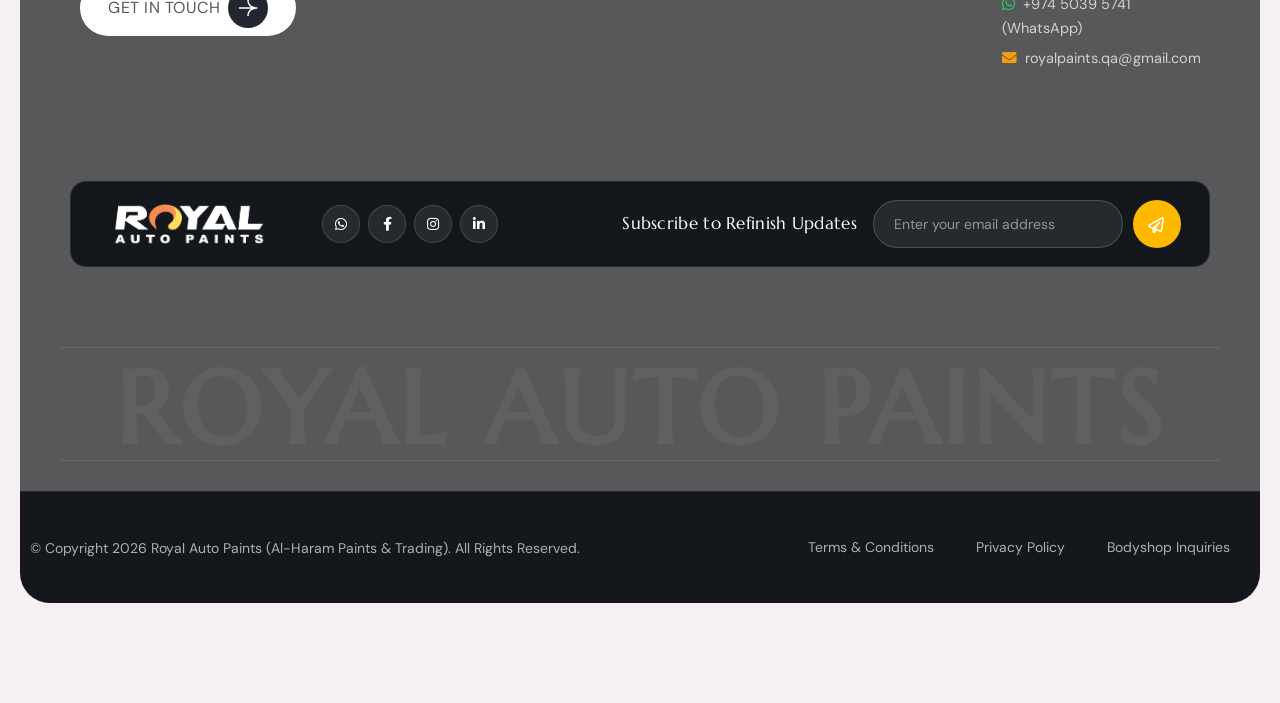
==== commit bcb9048a: "Eradicate all remaining blue/navy legacy color remnants and unify brand theme across all pages" ====
--- a/index.html
+++ b/index.html
@@ -780,7 +780,7 @@
 																									stroke-linejoin="round">
 																									<path
 																										d="M12 22s8-4 8-10V5l-8-3-8 3v7c0 6 8 10 8 10z"
-																										fill="rgba(10, 50, 84, 0.08)" />
+																										fill="rgba(0, 0, 0, 0.05)" />
 																									<path
 																										d="m9 12 2 2 4-4"
 																										stroke="var(--royal-yellow-accent, #FFB800)"
--- a/css/theme-skin-color-set1.css
+++ b/css/theme-skin-color-set1.css
@@ -446,11 +446,11 @@
 */
 .scroll-to-top a {
   background-image: none !important;
-  background-color: #0A3254 !important;
+  background-color: #58585A !important;
 }
 .scroll-to-top a:hover {
   background-image: none !important;
-  background-color: #F68C50 !important;
-  box-shadow: 0 10px 20px rgba(246, 140, 80, 0.45) !important;
+  background-color: #FFB800 !important;
+  box-shadow: 0 10px 20px rgba(255, 184, 0, 0.45) !important;
   background-position: right center;
 }
--- a/css/custom.css
+++ b/css/custom.css
@@ -839,7 +839,7 @@
   left: -320px !important;
   width: 300px !important;
   height: 100vh !important;
-  background: #082136 !important;
+  background: #22272F !important;
   z-index: 9999 !important;
   padding: 30px 25px !important;
   box-sizing: border-box !important;
@@ -2605,7 +2605,7 @@
   background-color: #F8FAFC !important;
   border: 1px solid #E2E8F0 !important;
   border-radius: 8px !important;
-  color: #0F172A !important;
+  color: #14171C !important;
   font-size: 0.92rem !important;
   padding: 11px 15px !important;
   transition: all 0.25s ease !important;
@@ -2616,7 +2616,7 @@
   background-color: #FFFFFF !important;
   border-color: var(--royal-blue-primary) !important;
   outline: none !important;
-  box-shadow: 0 0 0 3px rgba(10, 50, 84, 0.12) !important;
+  box-shadow: 0 0 0 3px rgba(0, 0, 0, 0.12) !important;
 }
 
 /* Submit Button - Site Brand Style */
@@ -2628,7 +2628,7 @@
   padding: 13px 34px !important;
   border-radius: 50px !important;
   border: none !important;
-  box-shadow: 0 6px 18px rgba(10, 50, 84, 0.3) !important;
+  box-shadow: 0 6px 18px rgba(0, 0, 0, 0.2) !important;
   transition: all 0.3s ease !important;
   cursor: pointer !important;
 }
@@ -2705,8 +2705,8 @@
   line-height: 1.4 !important;
   border-radius: 50px !important;
   padding: 8px 24px 8px 36px !important;
-  box-shadow: 0 2px 8px rgba(10, 50, 84, 0.05) !important;
-  border: 1px solid rgba(10, 50, 84, 0.08) !important;
+  box-shadow: 0 2px 8px rgba(0, 0, 0, 0.05) !important;
+  border: 1px solid rgba(0, 0, 0, 0.08) !important;
   letter-spacing: 0.3px !important;
 }
 
@@ -2753,8 +2753,8 @@
 .elementor-element-987bbfc .blog-item-current-style1 {
   background-color: #FFFFFF !important;
   border-radius: 20px !important;
-  border: 1px solid rgba(10, 50, 84, 0.08) !important;
-  box-shadow: 0 4px 20px rgba(10, 50, 84, 0.04) !important;
+  border: 1px solid rgba(0, 0, 0, 0.08) !important;
+  box-shadow: 0 4px 20px rgba(0, 0, 0, 0.04) !important;
   overflow: hidden !important;
   transition: transform 0.35s ease, box-shadow 0.35s ease, border-color 0.35s ease !important;
   display: flex !important;
@@ -2764,7 +2764,7 @@
 
 .elementor-element-987bbfc .blog-item-current-style1:hover {
   transform: translateY(-6px) !important;
-  box-shadow: 0 16px 36px rgba(10, 50, 84, 0.12) !important;
+  box-shadow: 0 16px 36px rgba(0, 0, 0, 0.12) !important;
   border-color: rgba(246, 140, 80, 0.3) !important;
 }
 
@@ -2798,7 +2798,7 @@
   width: 58px !important;
   height: 58px !important;
   border-radius: 12px !important;
-  box-shadow: 0 4px 14px rgba(10, 50, 84, 0.3) !important;
+  box-shadow: 0 4px 14px rgba(0, 0, 0, 0.2) !important;
   top: 18px !important;
   left: 18px !important;
   border: 1px solid rgba(255, 255, 255, 0.2) !important;
@@ -2895,7 +2895,7 @@
   width: 32px !important;
   height: 32px !important;
   border-radius: 50% !important;
-  background-color: rgba(10, 50, 84, 0.08) !important;
+  background-color: rgba(0, 0, 0, 0.08) !important;
   color: var(--royal-blue-primary) !important;
   font-size: 12px !important;
   line-height: 32px !important;
@@ -3528,7 +3528,7 @@
   background: var(--royal-blue-primary) !important;
   background-color: var(--royal-blue-primary) !important;
   color: #FFFFFF !important;
-  box-shadow: 0 6px 18px rgba(10, 50, 84, 0.35), 0 2px 6px rgba(0, 0, 0, 0.15) !important;
+  box-shadow: 0 6px 18px rgba(0, 0, 0, 0.25), 0 2px 6px rgba(0, 0, 0, 0.15) !important;
   opacity: 1 !important;
   text-decoration: none !important;
   transition: all 0.25s cubic-bezier(0.25, 0.8, 0.25, 1) !important;
@@ -3553,7 +3553,7 @@
   background-color: var(--royal-yellow-accent) !important;
   border-color: var(--royal-yellow-accent) !important;
   transform: translateY(-3px) scale(1.06) !important;
-  box-shadow: 0 10px 22px rgba(246, 140, 80, 0.45) !important;
+  box-shadow: 0 10px 22px rgba(255, 184, 0, 0.45) !important;
 }
 
 .scroll-to-top a:hover i,
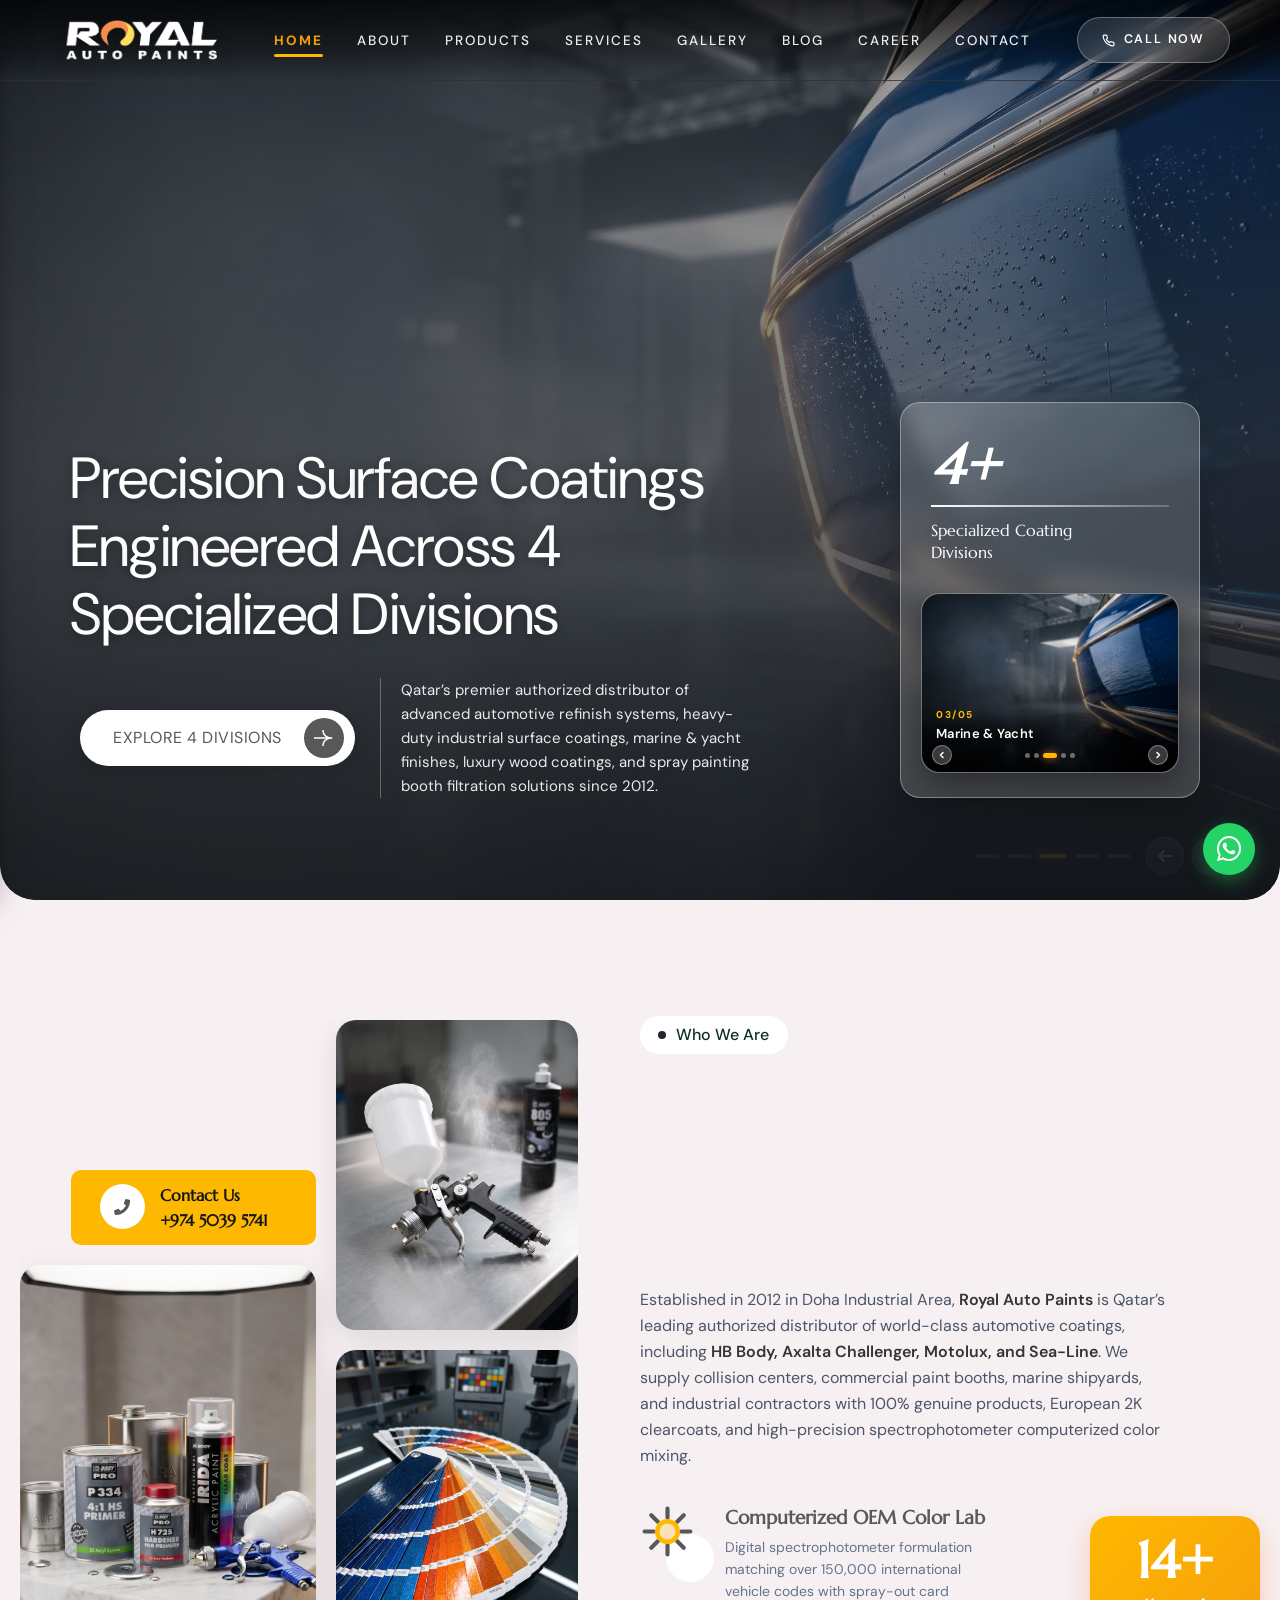
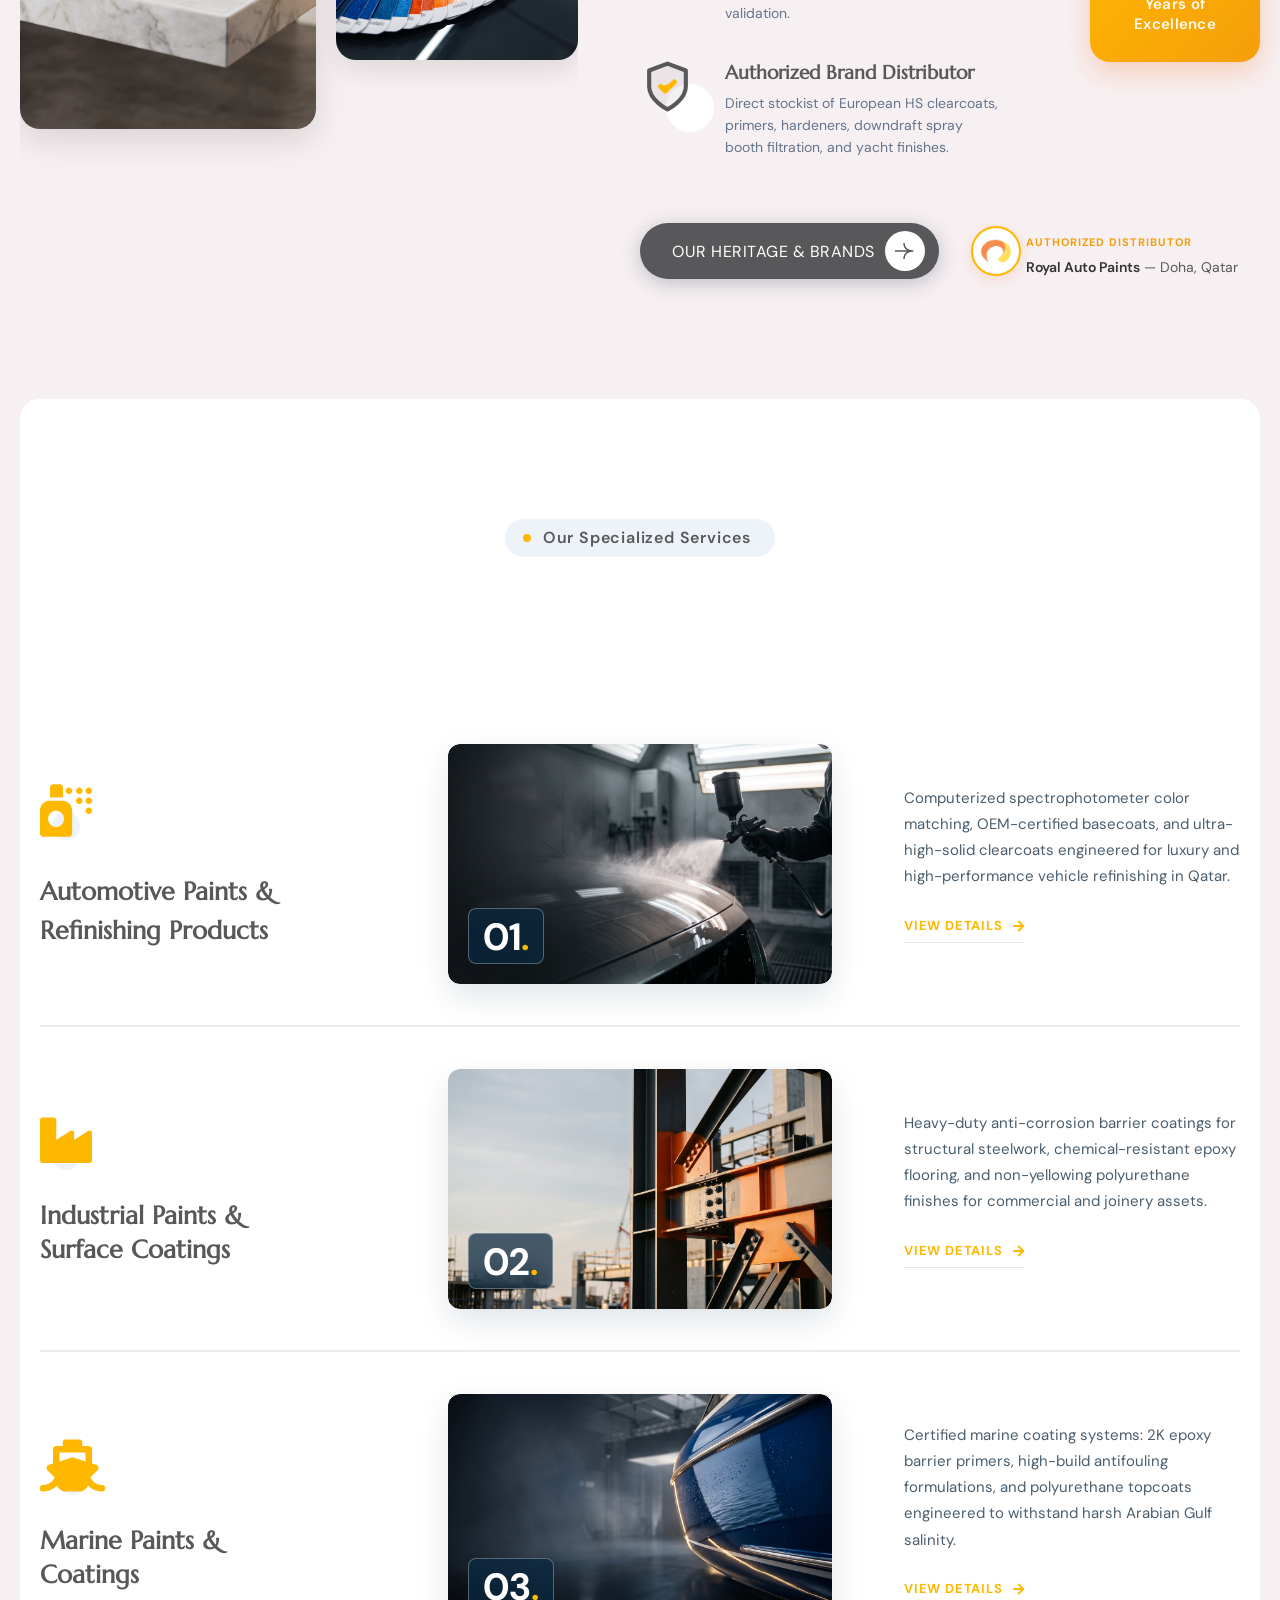
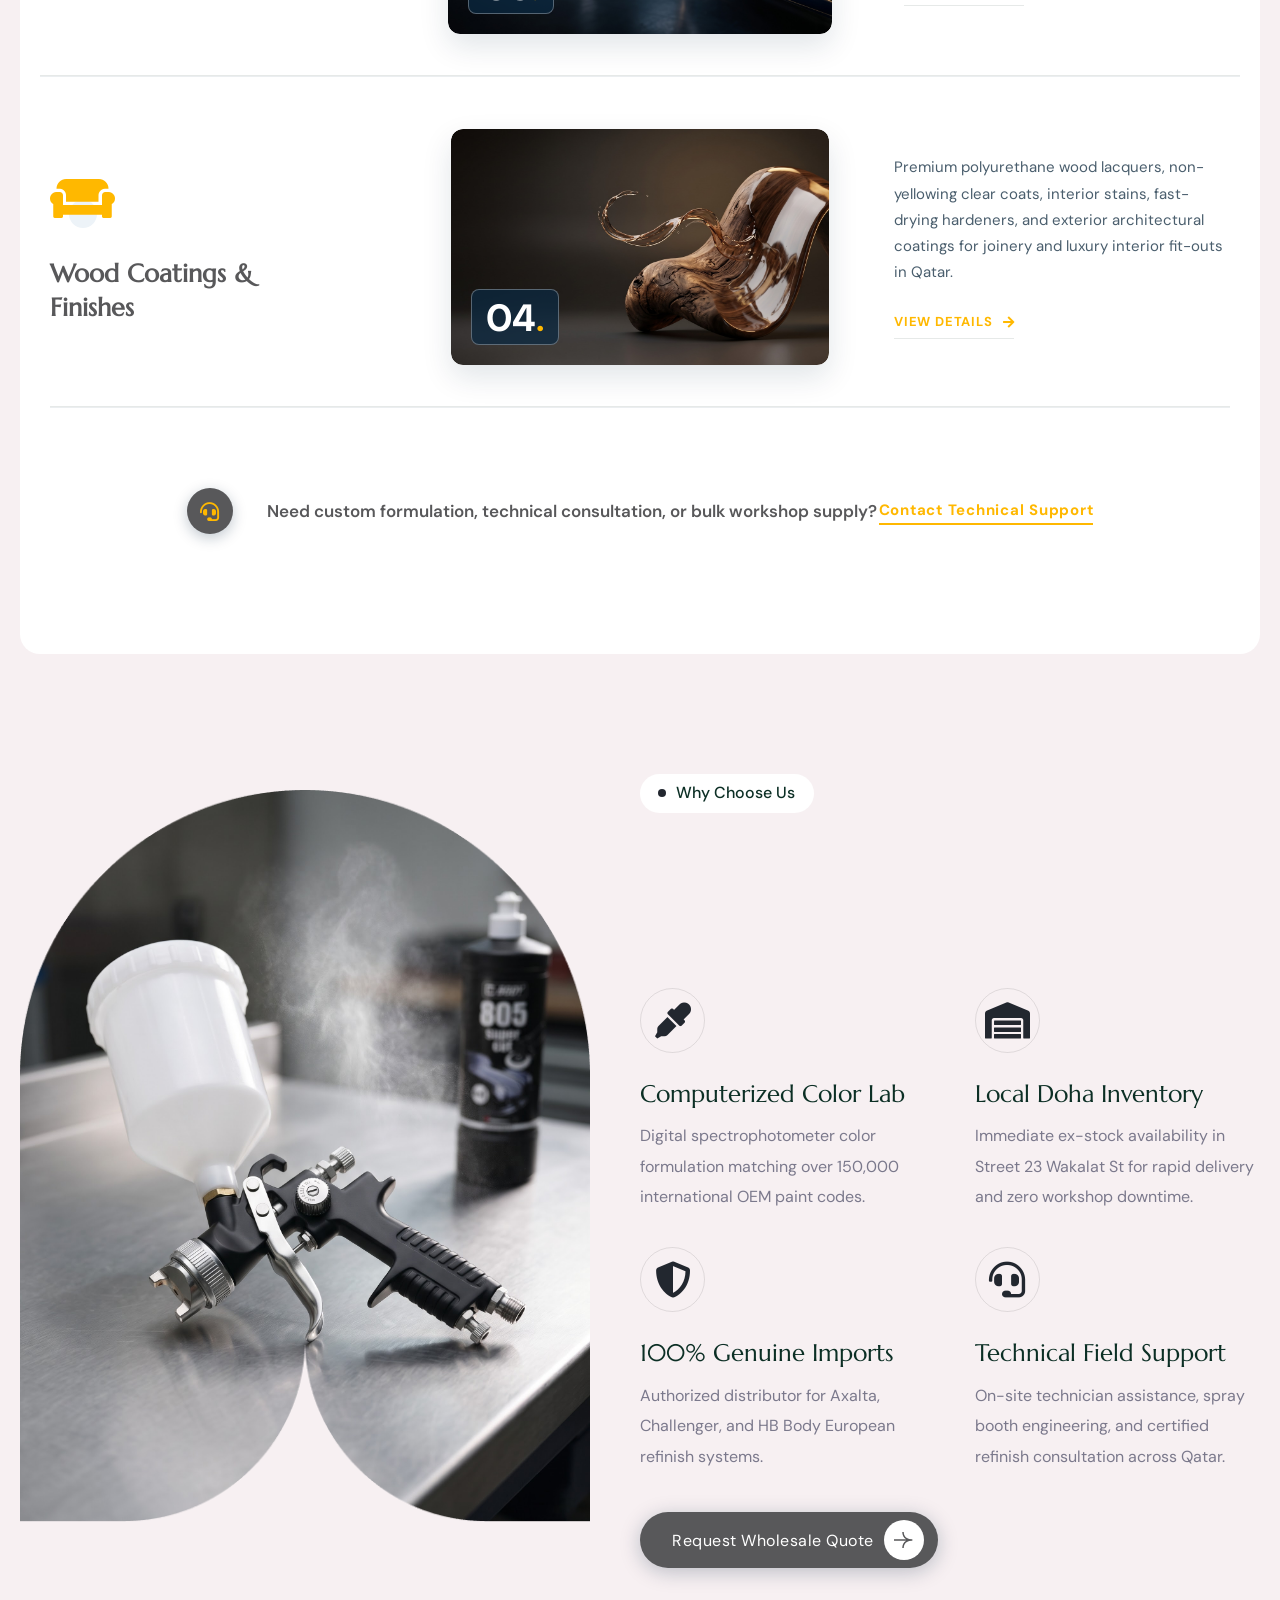
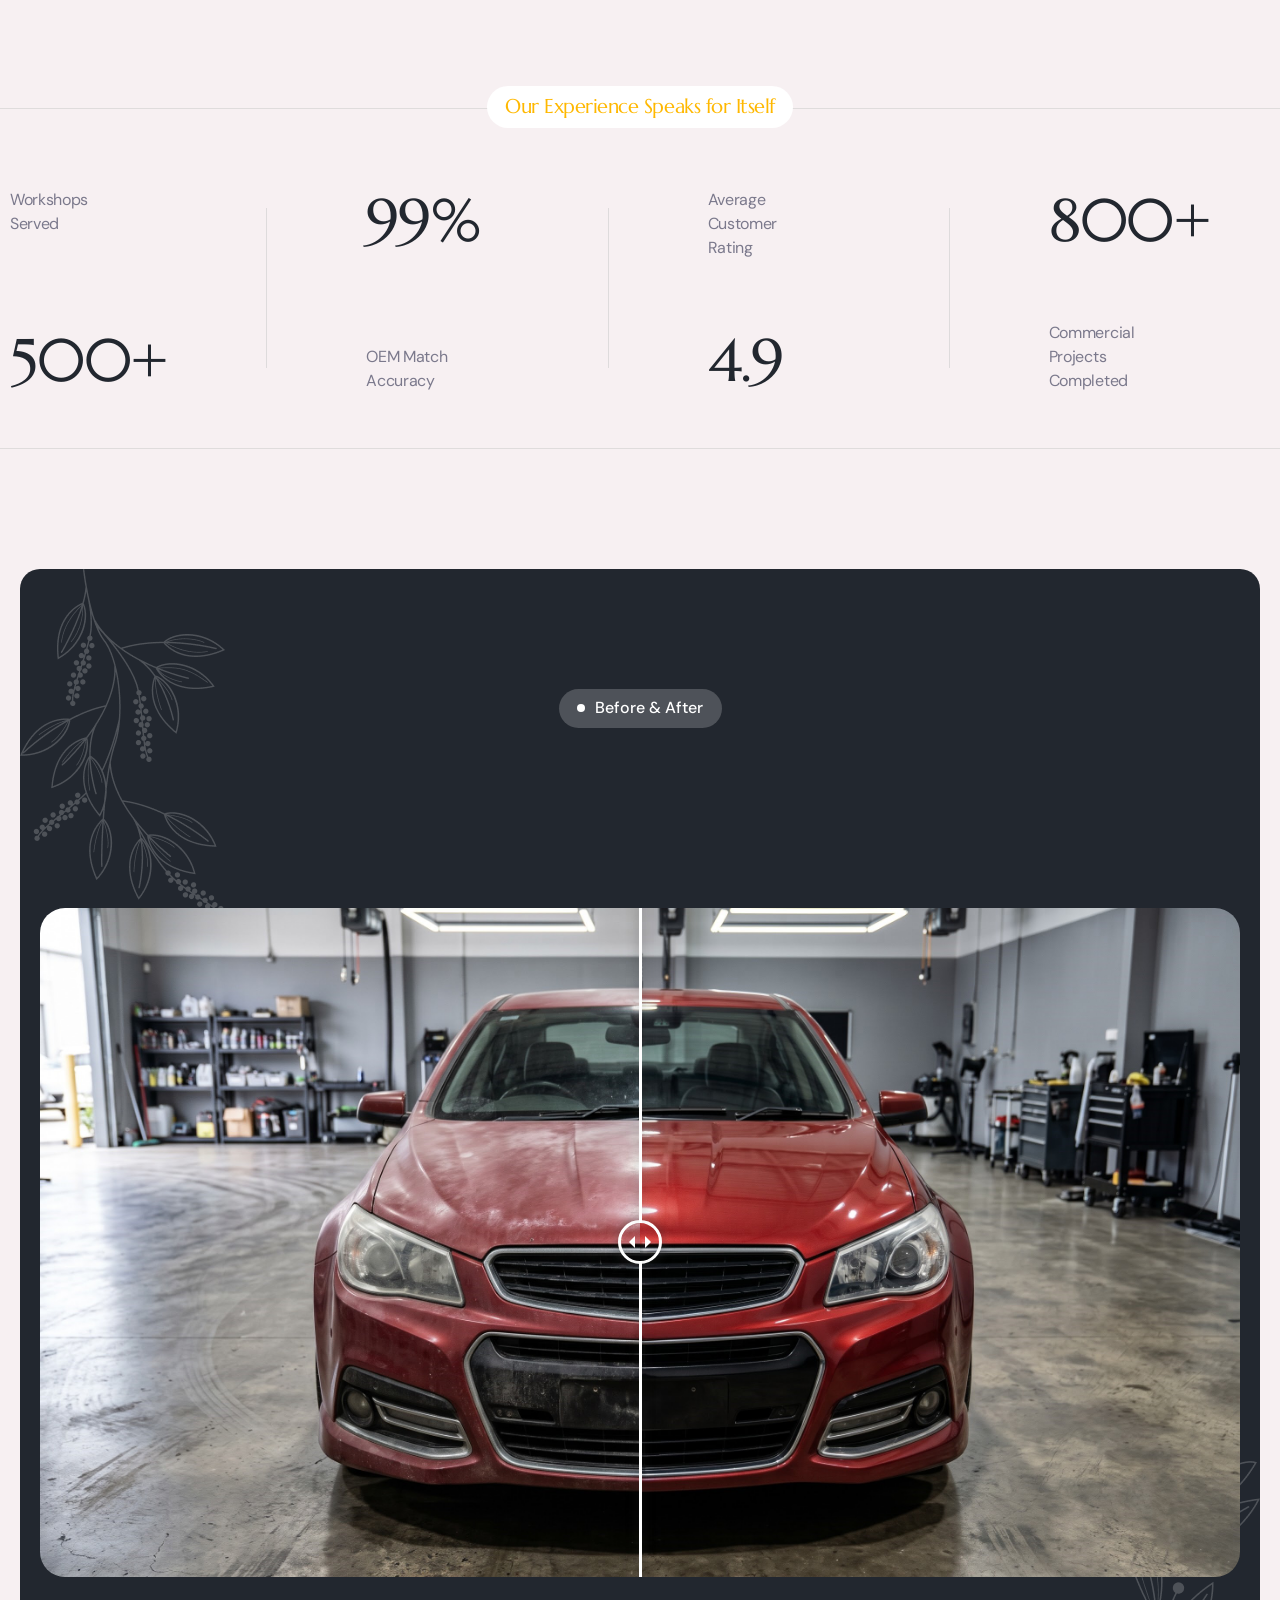
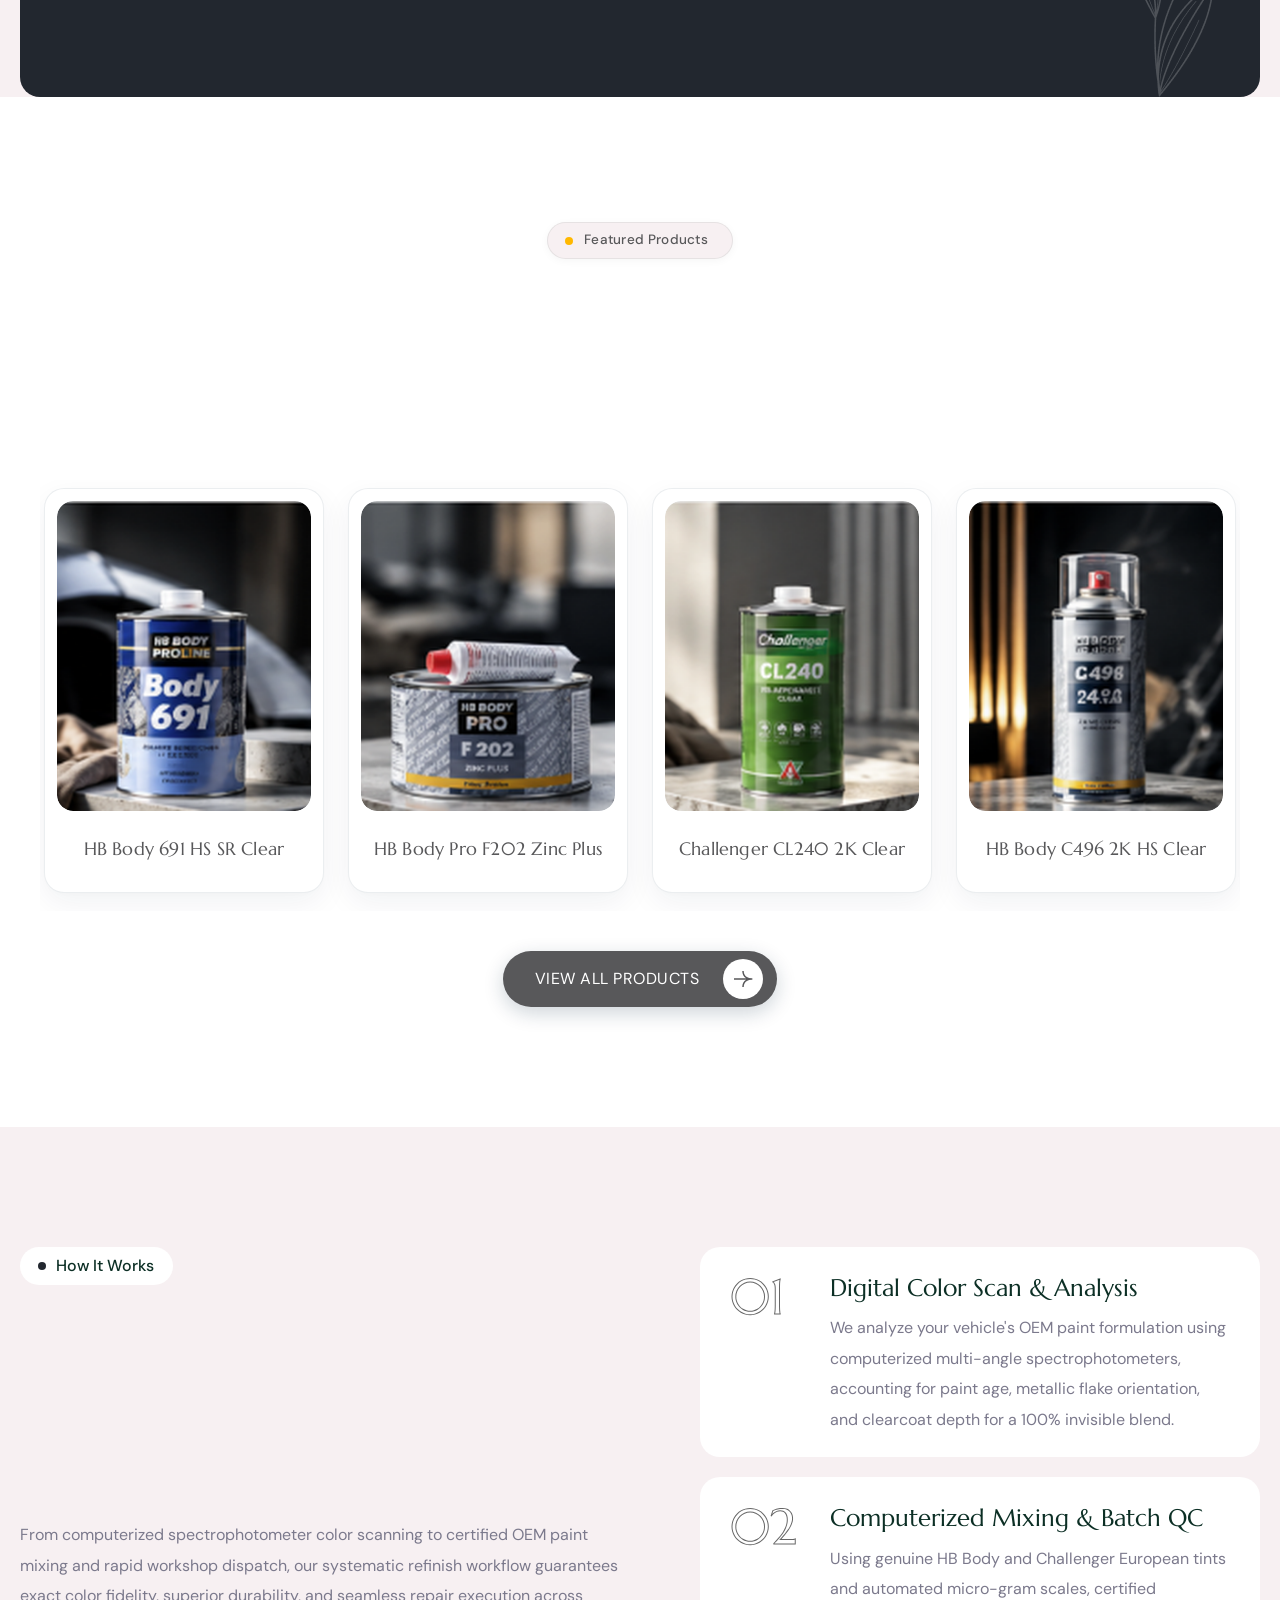
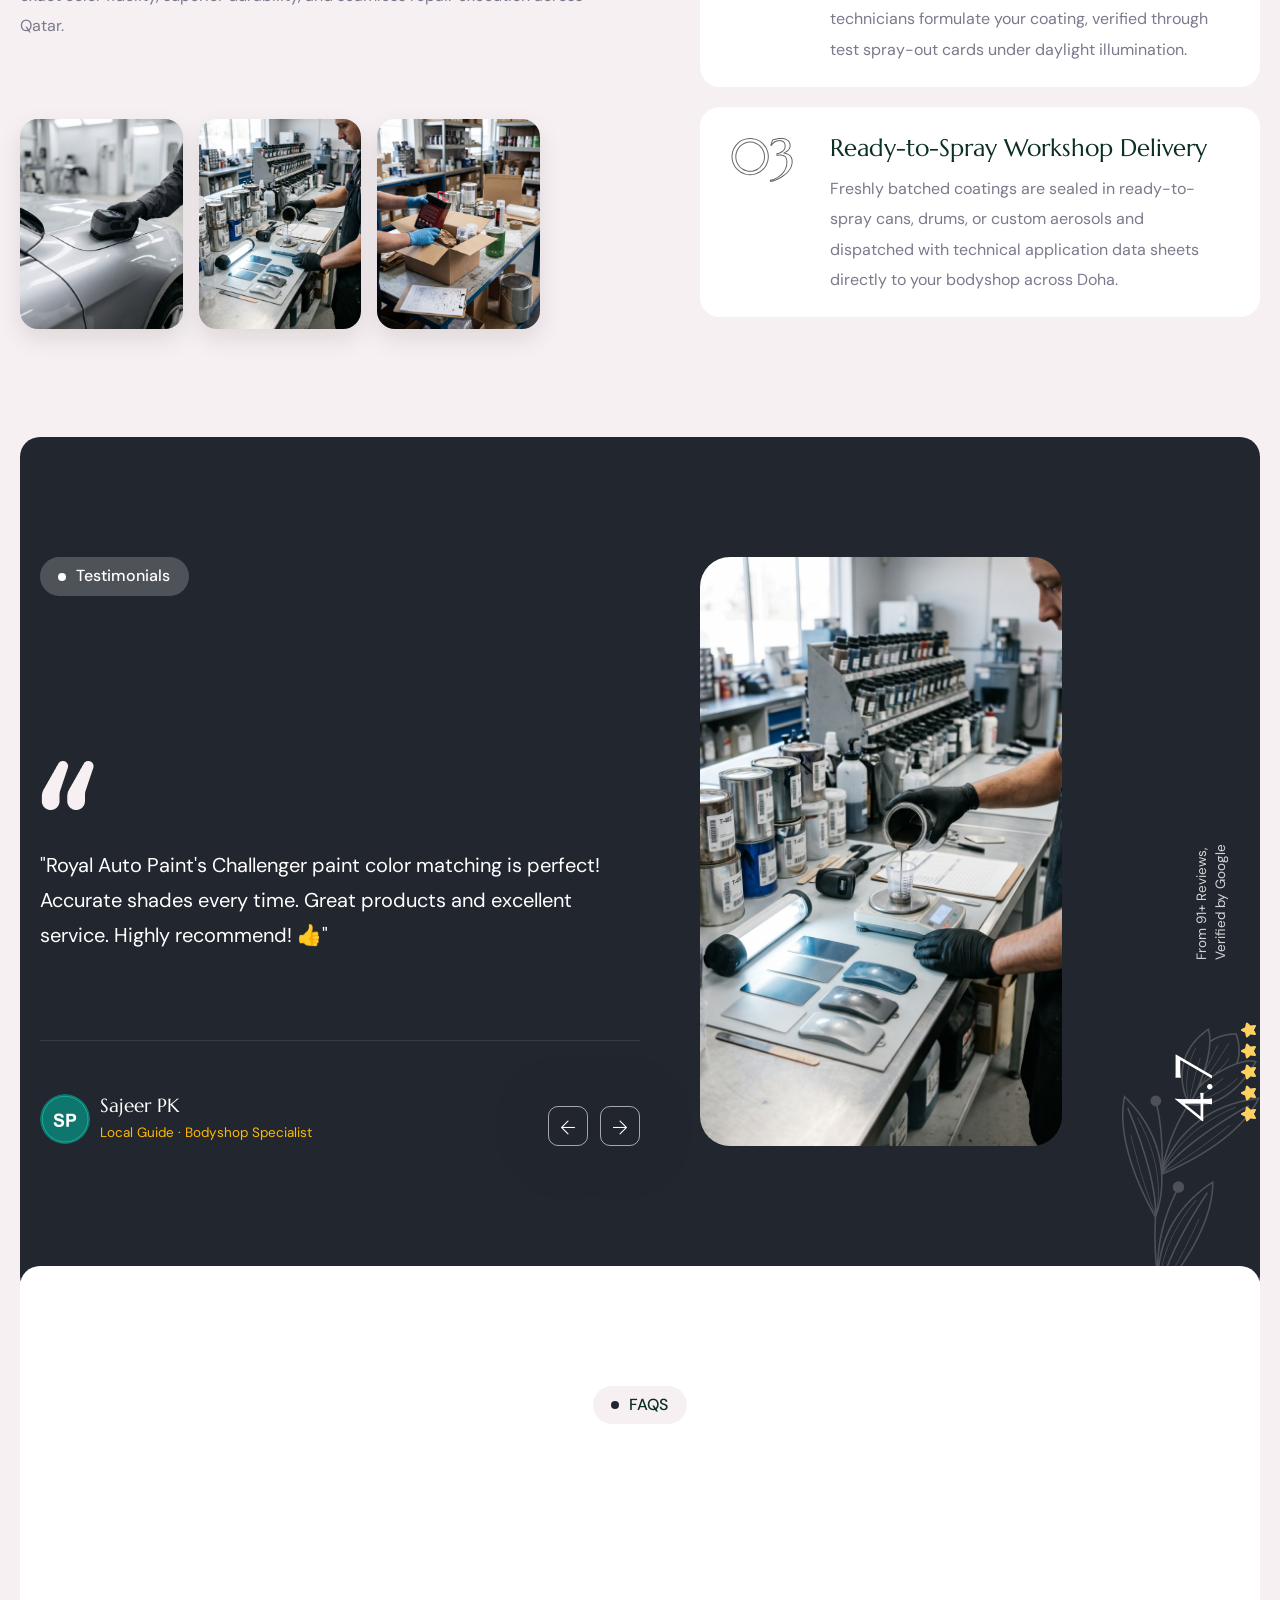
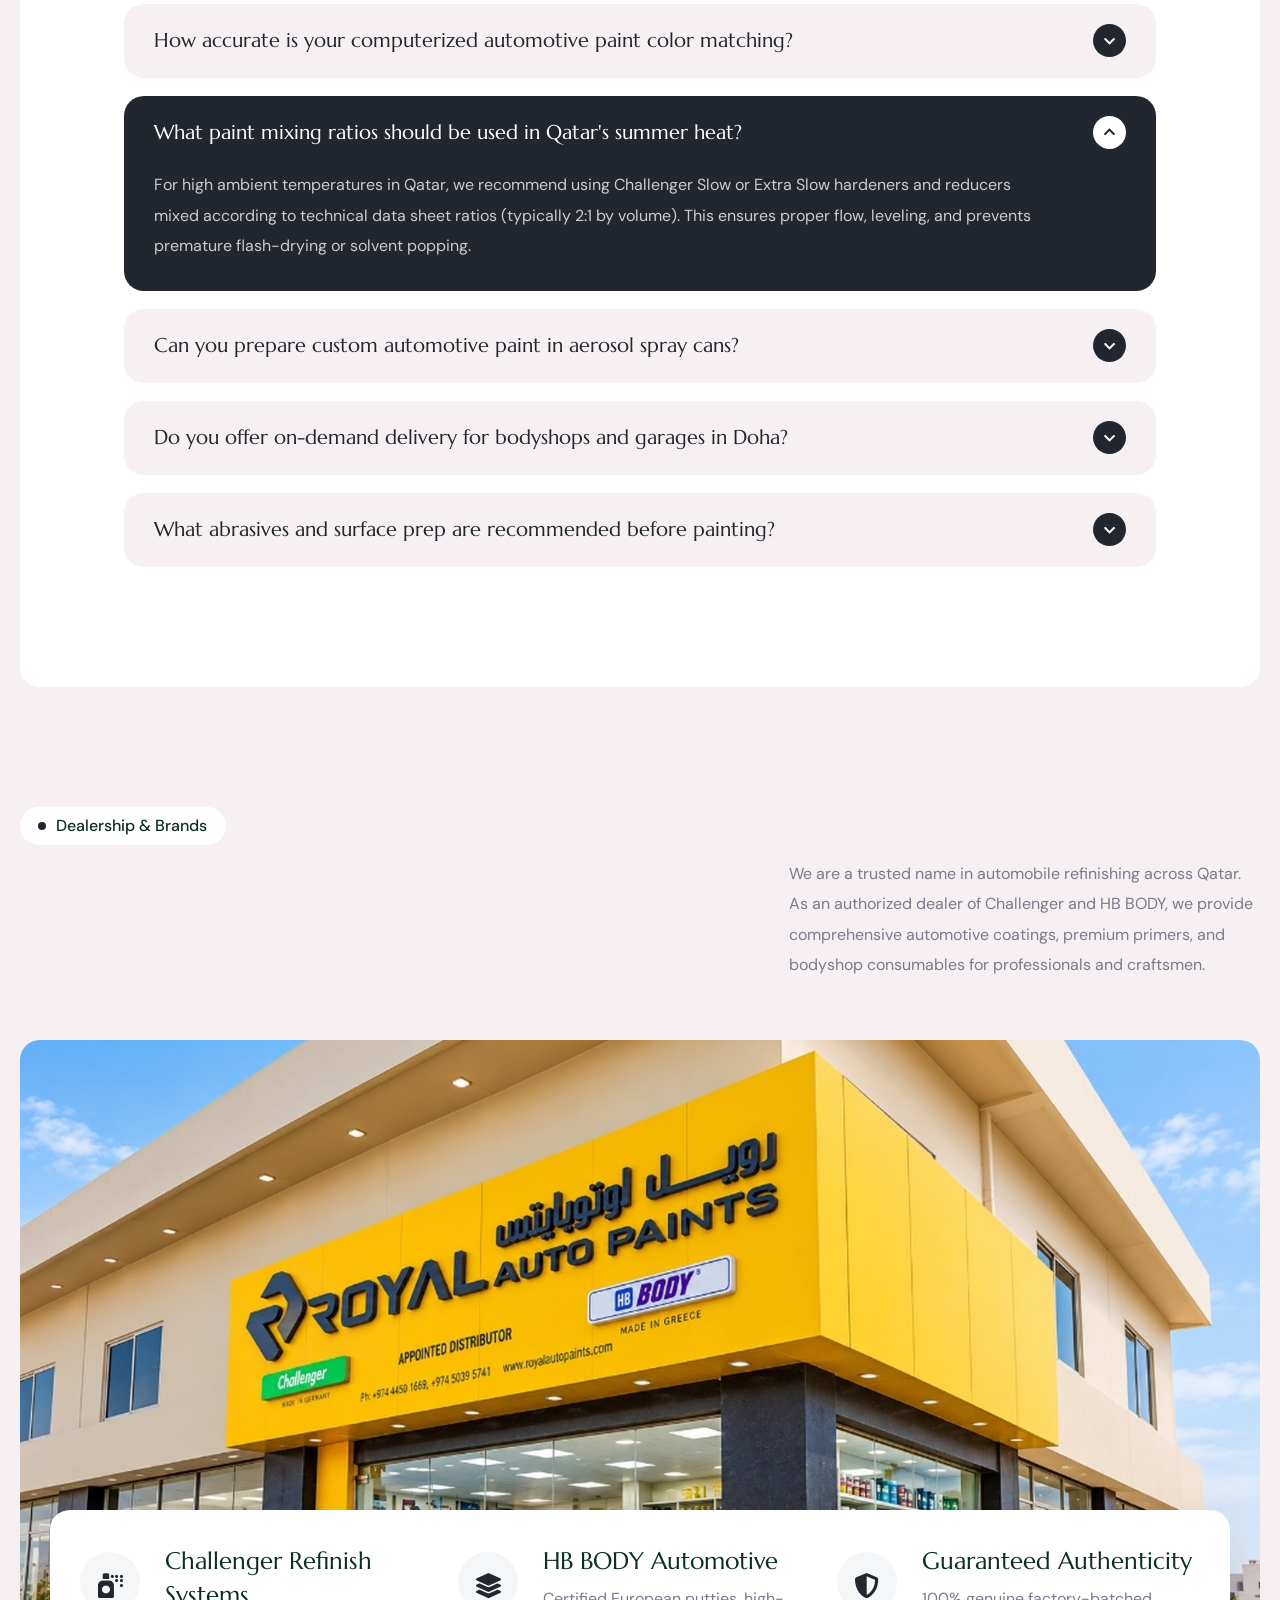
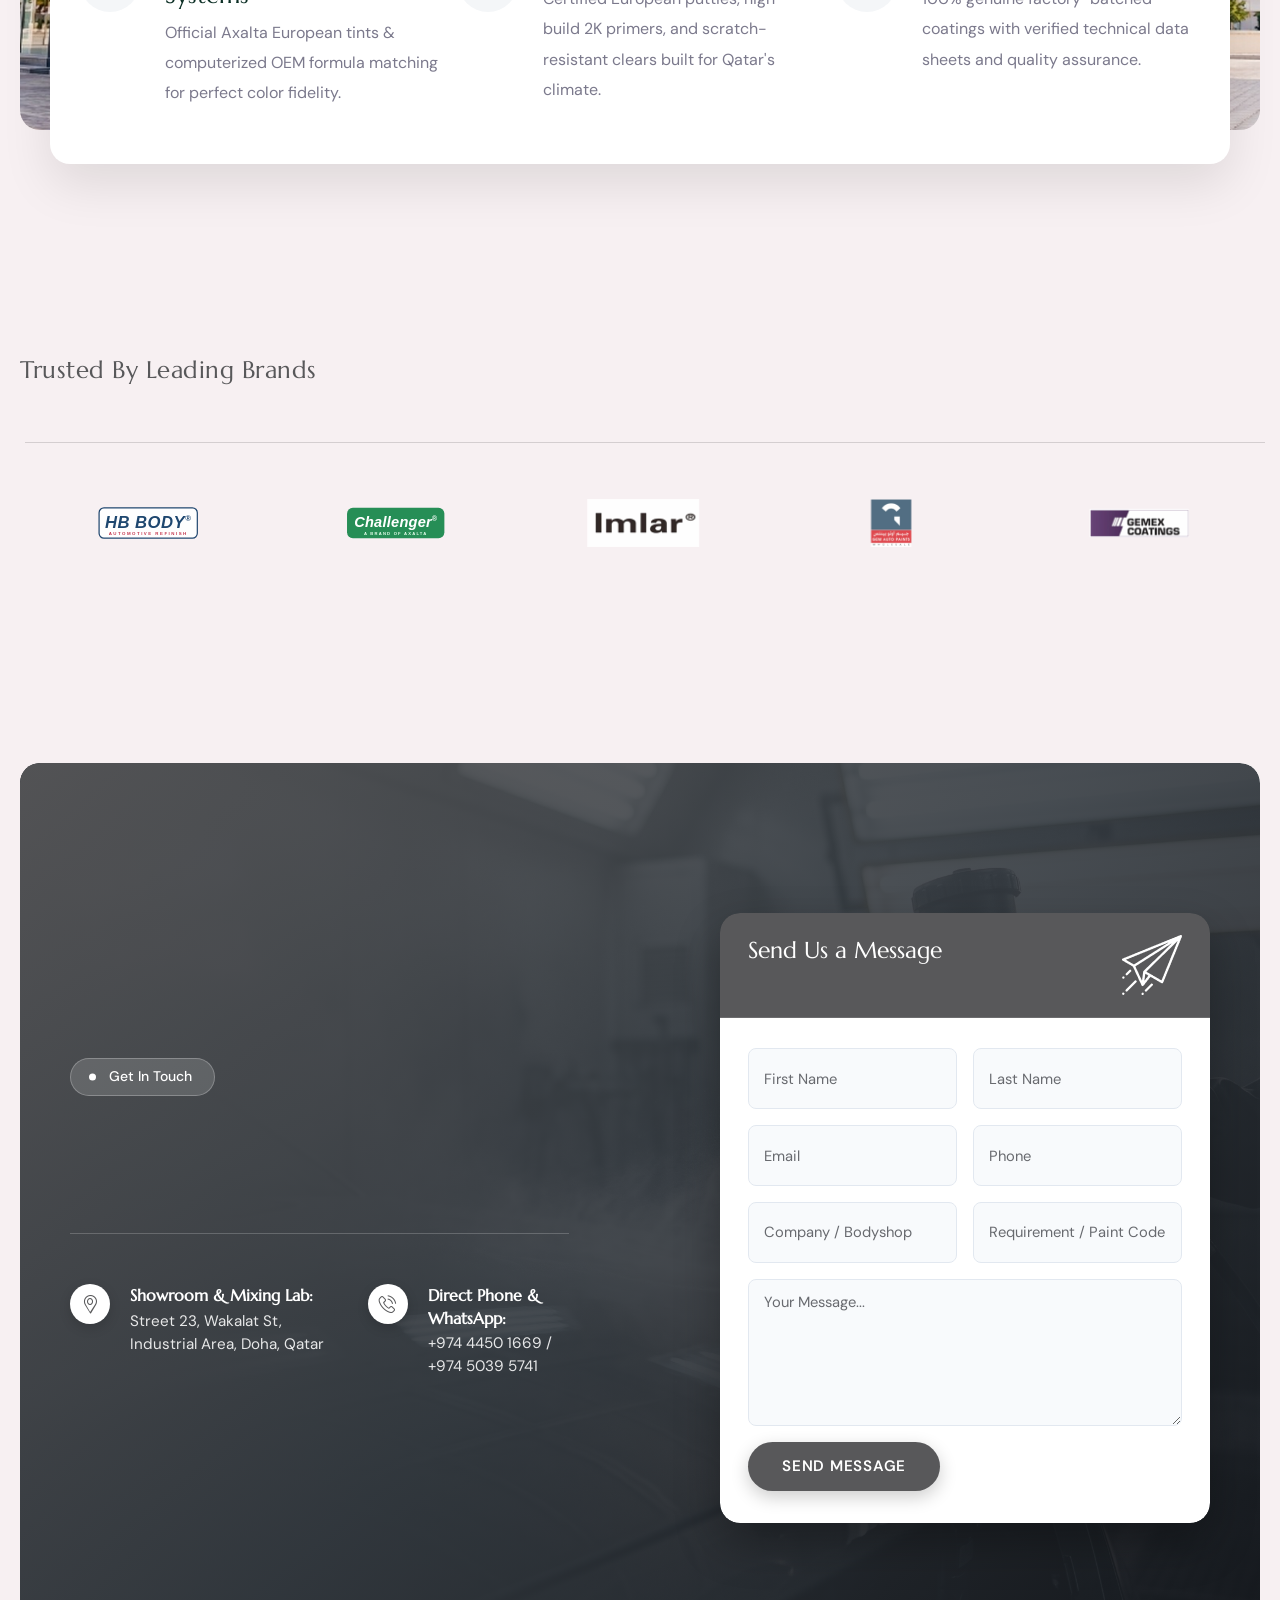
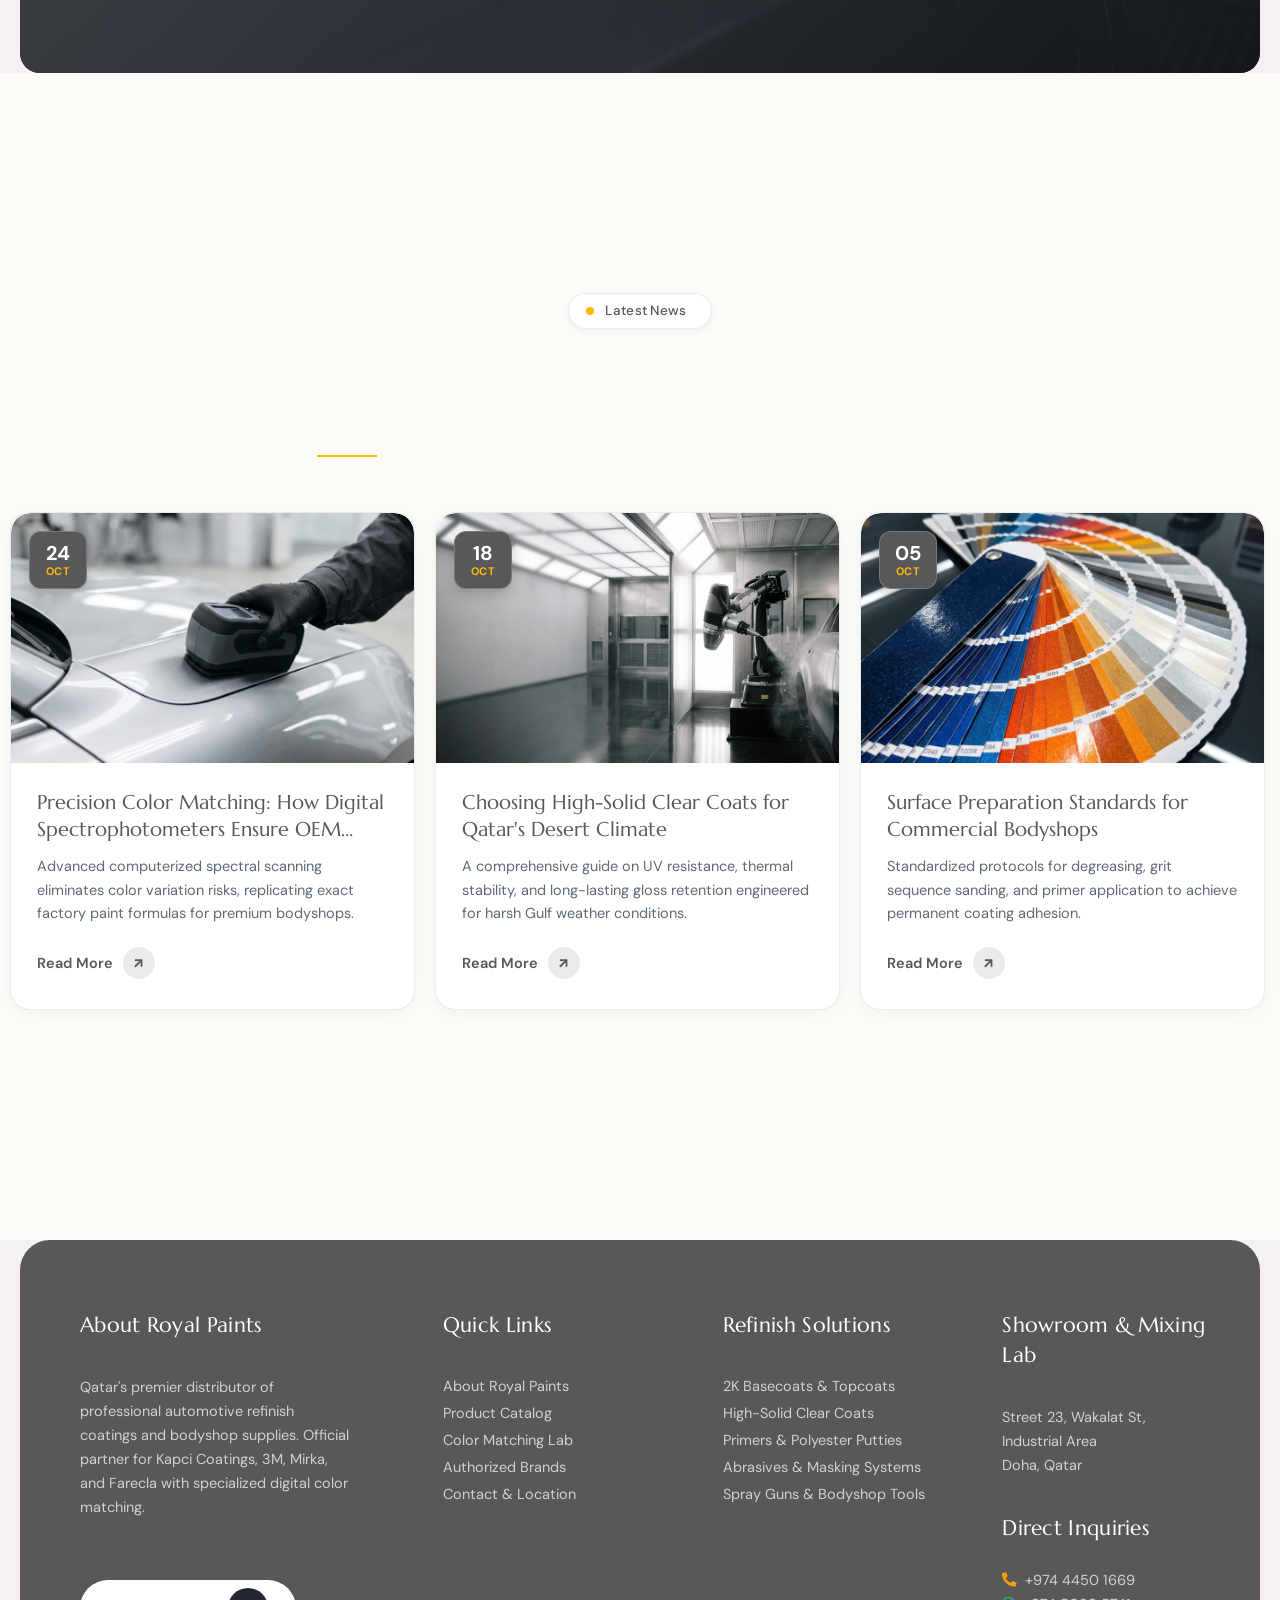
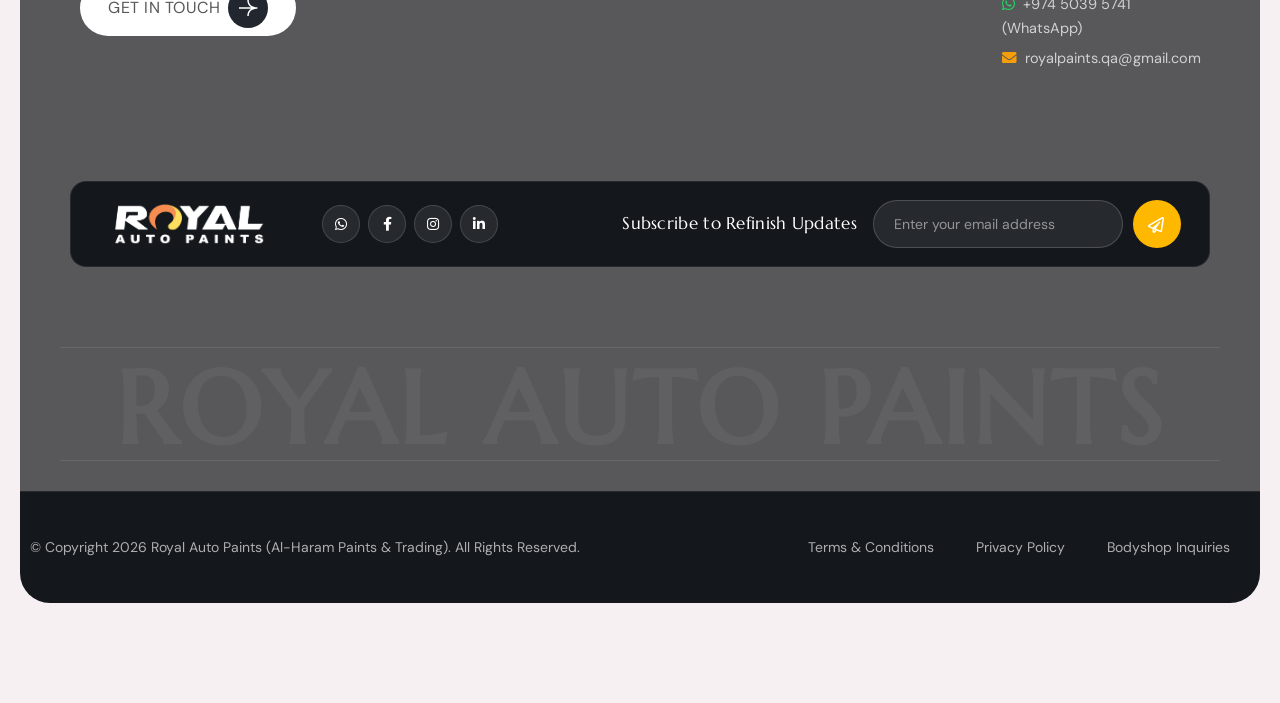
==== commit 95e91ba7: "Create blog.html and css/blog.css and add BLOG link after GALLERY in all navigation bars" ====
--- a/index.html
+++ b/index.html
@@ -148,6 +148,7 @@
 					<li><a href="products.html" class="luxore-nav-link">PRODUCTS</a></li>
 					<li><a href="services.html" class="luxore-nav-link">SERVICES</a></li>
 					<li><a href="gallery.html" class="luxore-nav-link">GALLERY</a></li>
+                    <li><a href="blog.html" class="luxore-nav-link">BLOG</a></li>
 					<li><a href="career.html" class="luxore-nav-link">CAREER</a></li>
 					<li><a href="contact.html" class="luxore-nav-link">CONTACT</a></li>
 				</ul>
@@ -189,6 +190,7 @@
 				<li><a href="products.html">PRODUCTS</a></li>
 				<li><a href="services.html">SERVICES</a></li>
 				<li><a href="gallery.html">GALLERY</a></li>
+                <li><a href="blog.html">BLOG</a></li>
 				<li><a href="career.html">CAREER</a></li>
 				<li><a href="contact.html">CONTACT</a></li>
 			</ul>
--- a/css/custom.css
+++ b/css/custom.css
@@ -12,7 +12,7 @@
   --royal-gray-charcoal-rgb:  34, 39, 47;
   --royal-gray-slate:         #333A45; /* Dark card surfaces & borders */
   --royal-gray-graphite:      #58585A; /* Logo master graphite gray */
-  --royal-gray-muted:         #64748B; /* Subtitles and descriptive text */
+  --royal-gray-muted: #58585A; /* Subtitles and descriptive text */
   --royal-gray-border:        #E2E8F0; /* Clean light dividers */
   --royal-gray-light-bg:      #F4F6F8; /* Precision light technical canvas */
 
